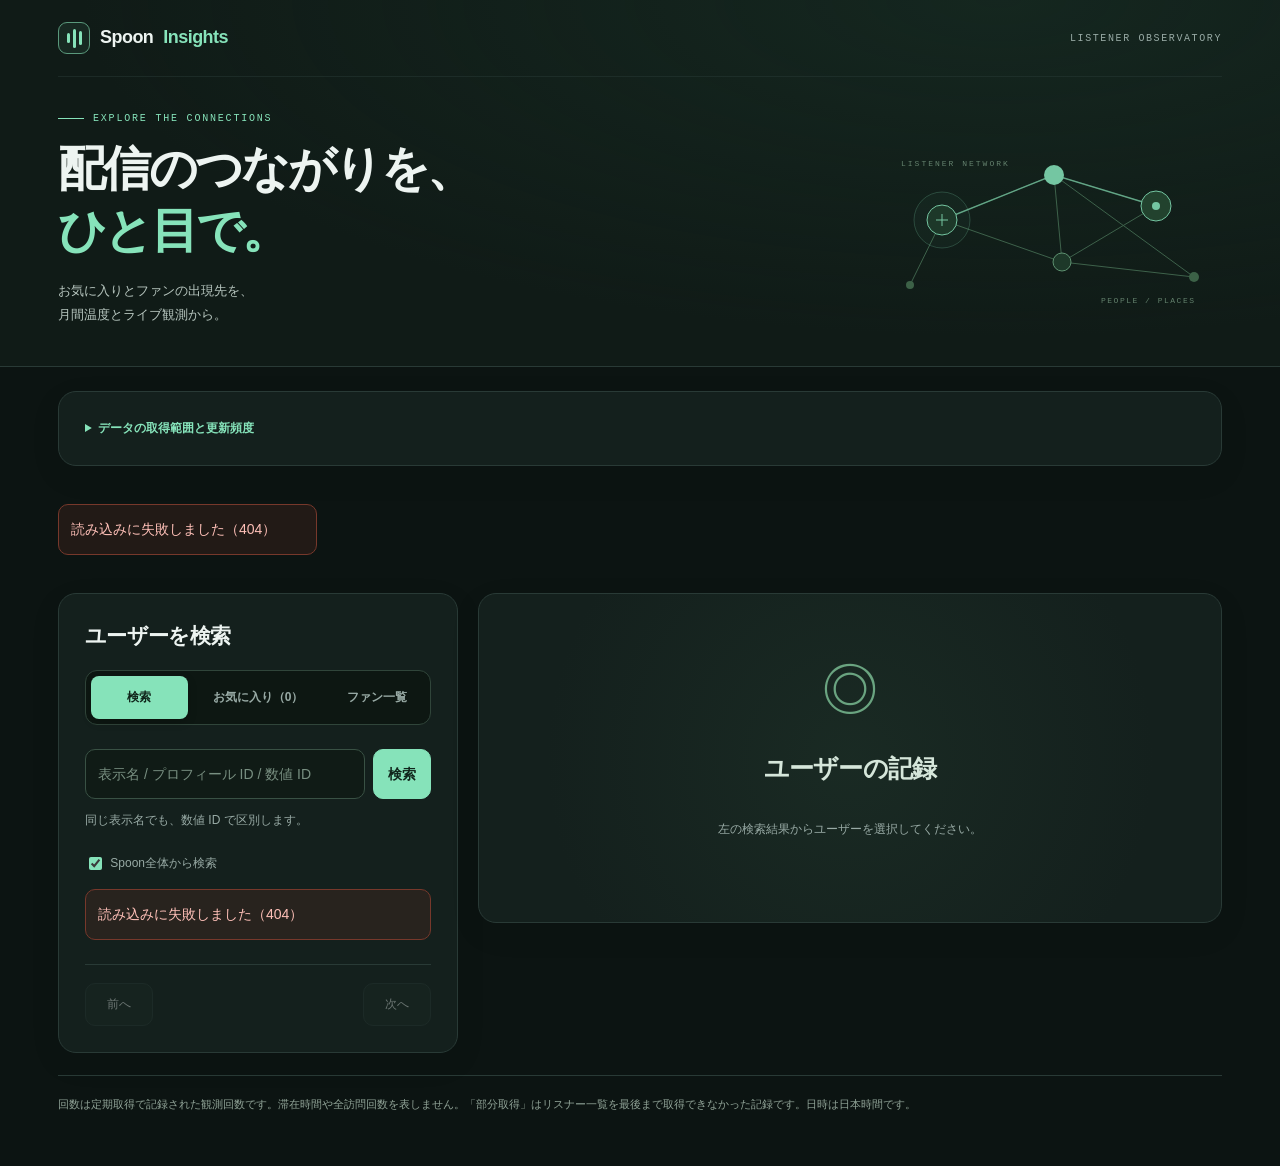
==== spoondev/static/index.html @ 47d8c3fe "Patch production coverage explanations and brand as Spoon Insights" ====
<!doctype html>
<html lang="ja">
<meta charset="utf-8"><meta name="viewport" content="width=device-width,initial-scale=1">
<title>Spoon Insights · リスナー検索</title>
<style>
:root{color-scheme:dark;--ink:#edf4f1;--muted:#98aaa5;--teal:#86e3ba;--line:#293a36;--paper:#14201d;--bg:#0c1412;--mono:ui-monospace,SFMono-Regular,Consolas,monospace}
*{box-sizing:border-box}[hidden]{display:none!important}body{margin:0;background:var(--bg);color:var(--ink);font:14px/1.75 -apple-system,BlinkMacSystemFont,"Segoe UI","Noto Sans JP",sans-serif;-webkit-font-smoothing:antialiased}button,input,textarea,select{font:inherit}button{cursor:pointer;border:1px solid var(--line);border-radius:10px;background:#1a2924;color:var(--ink);padding:10px 14px;min-height:42px;transition:background .15s,border-color .15s,transform .15s}button:hover{border-color:#557365;background:#23382e}button:active{transform:translateY(1px)}button:disabled{cursor:default;opacity:.4}button:focus-visible,input:focus-visible,textarea:focus-visible,select:focus-visible,a:focus-visible,summary:focus-visible{outline:2px solid var(--teal);outline-offset:4px}a{color:var(--teal)}
header{border-bottom:1px solid var(--line);background:radial-gradient(ellipse at 78% 0,#1b372b66,transparent 65%),#101b17}.header-inner{max-width:1220px;margin:auto;padding:0 28px}.brand-bar{display:flex;justify-content:space-between;align-items:center;padding:22px 0;border-bottom:1px solid #293a3680}.brand{display:flex;align-items:center;gap:10px;font-size:18px;font-weight:750;letter-spacing:-.03em}.brand-mark{display:flex;gap:3px;align-items:center;justify-content:center;width:32px;height:32px;border:1px solid #5a997c;border-radius:9px;background:#86e3ba12}.brand-mark i{width:3px;border-radius:2px;background:var(--teal);height:10px}.brand-mark i:nth-child(2){height:19px}.brand-mark i:nth-child(3){height:14px}.brand span{color:var(--teal)}.brand-edition{font:10px var(--mono);letter-spacing:.16em;color:var(--muted)}.hero{display:grid;grid-template-columns:1fr 340px;align-items:center;gap:32px;padding:36px 0 38px}.eyebrow{display:flex;gap:9px;align-items:center;color:var(--teal);font:10px var(--mono);letter-spacing:.18em}.eyebrow::before{content:"";height:1px;width:26px;background:var(--teal)}h1{font-size:clamp(32px,4vw,48px);letter-spacing:-.055em;line-height:1.3;font-weight:780;margin:14px 0 16px}h1 span{display:block}h1 .hero-accent{color:var(--teal)}.hero-copy p{margin:0;max-width:480px;color:#b7c6bf;font-size:13px;line-height:1.9}.network-art{width:100%;height:auto;opacity:.85}.shell{max-width:1220px;margin:auto;padding:24px 28px 40px}.stats{display:grid;grid-template-columns:repeat(3,minmax(0,1fr)) 1.35fr;gap:12px;margin-bottom:24px}.stat{border:1px solid var(--line);background:#14211c;border-radius:12px;padding:14px 18px}.stat-value{display:block;font:650 27px/1.25 var(--mono);letter-spacing:-.05em;color:var(--ink);font-variant-numeric:tabular-nums}.stat-label{display:block;margin-top:6px;color:var(--muted);font-size:11px}.stat-updated{display:flex;flex-direction:column;justify-content:center}.stat-updated .stat-value{font:12px/1.6 var(--mono);letter-spacing:0;margin-top:5px}.stat-updated .stat-label{margin:0}.stat-updated .stat-label::before{content:"";display:inline-block;width:5px;height:5px;background:var(--teal);border-radius:50%;margin-right:7px}
.grid{display:grid;grid-template-columns:400px minmax(0,1fr);gap:20px;align-items:start}.grid.list-view{grid-template-columns:minmax(0,1fr)}.grid.list-view>#detail-slot{display:none}.card{background:var(--paper);border:1px solid var(--line);border-radius:18px;padding:26px;min-width:0;box-shadow:0 10px 32px #00000012}h2{font-size:21px;letter-spacing:-.03em;line-height:1.5;margin:0 0 18px;font-weight:730}h3{font-size:14px;letter-spacing:.01em;line-height:1.6}.tabs{display:flex;gap:5px;flex-wrap:wrap;margin:18px 0 24px;padding:5px;border:1px solid #30453a;border-radius:12px;background:#0d1712}.tabs button{border-color:transparent;background:transparent;color:var(--muted);font-size:12px;font-weight:650;padding:10px 16px;min-height:40px;border-radius:8px}.tabs button[aria-selected=true]{background:var(--teal);color:#10251b;box-shadow:0 3px 10px #0003}.tabs button:hover:not([aria-selected=true]){background:#20362a;color:var(--ink)}[aria-labelledby=search-title]>.tabs{display:grid;grid-template-columns:1fr 1.35fr 1fr}.tabs[aria-label="出現先の取得元"]{display:flex}
form{display:flex;gap:8px}input,textarea,select{width:100%;min-width:0;padding:12px;border:1px solid #395144;border-radius:10px;background:#101b16;color:var(--ink);accent-color:var(--teal)}input::placeholder,textarea::placeholder{color:#788f81}input:focus,textarea:focus,select:focus{border-color:var(--teal)}input[type=checkbox]{vertical-align:middle;margin-right:5px}form button,#import-fans{background:var(--teal);color:#10251b;font-weight:700;border-color:var(--teal);flex:none}form button:hover,#import-fans:hover{background:#a3eccb}.hint,.sub,.empty{color:var(--muted);font-size:12px}.hint{margin:10px 0 18px;line-height:1.9}.hint:empty{display:none}.empty{padding:12px 0;line-height:1.9}.sub{overflow-wrap:anywhere}.identity{font:11px/1.8 var(--mono);color:#94ad9e;margin-top:3px}.person{display:block;width:100%;text-align:left;padding:12px;margin:5px 0;border-color:transparent;background:transparent}.person:hover{background:#24392c;border-color:#45624f}.person.active{background:#86e3ba12;border-color:#58876c}.name{font-size:15px;font-weight:700;line-height:1.6;overflow-wrap:anywhere;color:var(--ink)}.on-air{display:inline-flex;align-items:center;gap:4px;vertical-align:middle;margin-right:7px;padding:3px 6px;border-radius:4px;background:#e65368;color:#fff;font:800 9px/1.4 var(--mono);letter-spacing:.02em;white-space:nowrap;box-shadow:0 0 12px #e6536822}.on-air::before{content:"";width:4px;height:4px;border-radius:50%;background:white;flex:none}
#favorites,#fans-list{display:grid;grid-template-columns:repeat(2,minmax(0,1fr));gap:12px}#favorites>h3,#fans-list>h3{grid-column:1/-1;display:flex;align-items:center;gap:12px;margin:16px 0 2px;color:#d5e6da;font-size:13px}#favorites>h3::before,#fans-list>h3::before{content:"";width:4px;height:14px;border-radius:2px;background:var(--teal)}#favorites>h3::after,#fans-list>h3::after{content:"";height:1px;background:var(--line);flex:1}#favorites>.empty,#fans-list>.empty{grid-column:1/-1;margin:0}.list-person{background:#101b16;border:1px solid #304336;border-radius:13px;padding:15px 16px;min-width:0;transition:border-color .15s}.list-person:hover{border-color:#567b63}.relation{display:flex;gap:12px;align-items:center;padding:18px 0;border-bottom:1px solid var(--line)}.relation .person{margin:0;padding:0;flex:1;min-width:0}.relation .person:hover{border-color:transparent;background:transparent;color:var(--teal)}.relation .person:hover .name{color:var(--teal)}.list-person>.relation{border:0;padding:0 0 12px}.list-person>.relation>button:not(.person){font-size:11px;padding:7px 10px;min-height:35px;white-space:nowrap;background:#1a2b20;border-color:#354e3b;color:#b9d3bf}.list-person>.relation>button[aria-pressed=true]{color:var(--teal);border-color:#648e71}.destination-preview{margin:0;padding-top:12px;border-top:1px solid #293d30}.destination-preview>.sub{font-size:10px;letter-spacing:.025em;color:#8ea998}.destination-links{display:flex;flex-wrap:wrap;gap:6px;margin:6px 0 12px}.destination-links:last-child{margin-bottom:0}.destination-links button{font-size:11px;text-align:left;overflow-wrap:anywhere;padding:5px 9px;min-height:30px;border-radius:7px;color:#c5e5cd;background:#243c2a;border-color:#3a5a40}.destination-links button:hover{background:#36573c;border-color:var(--teal)}.destination-links>.sub{font-size:11px;line-height:1.7}.temperature{font:700 22px/1.4 var(--mono);color:var(--teal);white-space:nowrap}.badge{font-size:10px;background:#b78c2926;color:#e3c77a;padding:3px 6px;border-radius:5px}
.pager{display:flex;justify-content:space-between;align-items:center;gap:10px;border-top:1px solid var(--line);padding-top:18px;margin-top:24px}.pager button{font-size:12px;min-width:68px}.pager .sub{font-family:var(--mono);font-size:11px}.error{color:#ffc0b8;background:#5d292344;border:1px solid #77382b;padding:12px;border-radius:10px;line-height:1.8}.notice{margin-top:22px;padding-top:18px;border-top:1px solid var(--line);color:#90a397;font-size:11px;line-height:1.9}#detail-card:has(#detail-title){min-height:330px;display:flex;flex-direction:column;justify-content:center;text-align:center;background:radial-gradient(circle at 50% 50%,#29463545,transparent 75%),var(--paper)}#detail-card:has(#detail-title) #profile::before{content:"◎";display:block;font:56px/1.5 var(--mono);color:#6aa480;margin-bottom:14px}#detail-title{font-size:20px;color:#d5e6da}#profile h2{font-size:25px;overflow-wrap:anywhere}.spoon-profile-link{color:var(--ink);text-decoration:none;text-decoration-thickness:1px;text-underline-offset:6px}.spoon-profile-link::after{content:" ↗";color:var(--teal);font-size:.65em;vertical-align:middle}.spoon-profile-link:hover{color:var(--teal);text-decoration:underline}#profile h2 .on-air{vertical-align:middle}#detail h3{margin-top:24px;color:var(--teal)}.profile-actions{display:flex;gap:8px;flex-wrap:wrap;margin-top:18px}.profile-actions button{font-size:12px}.profile-browser-link{align-self:center;font-size:12px;text-underline-offset:4px;padding:9px 2px}#favorite-toggle[aria-pressed=true]{background:#86e3ba18;color:var(--teal);border-color:#5a8e71}
#fan-owner-picker{margin:14px 0 22px}#fan-owner-picker label{display:block;font-size:11px;color:var(--muted);margin-bottom:7px}#fan-content>#fans-title{color:#b6d0bd;font-size:13px;padding:0 0 12px;border-bottom:1px solid var(--line);margin:0 0 12px}#fan-import-box{margin-bottom:20px;border:1px solid #354b3a;border-radius:10px;padding:12px 14px;background:#101b16}summary{cursor:pointer;font-size:12px;color:#bed4c2}#fan-import-box label{display:block;margin:14px 0 8px;color:#b0c4b5;font-size:12px}#fan-file{margin:8px 0}#fan-file::file-selector-button{font:inherit;color:var(--ink);background:#2b4332;border:0;border-radius:6px;padding:7px 10px;margin-right:9px}textarea{display:block;resize:vertical}#fan-export-source{font:11px/1.7 var(--mono)}#fan-owner-select{background:#101b16;color:var(--ink)}
dialog{width:min(760px,calc(100vw - 32px));max-height:90vh;max-height:90dvh;border:1px solid #4d6e56;border-radius:18px;padding:24px;background:var(--paper);color:var(--ink);box-shadow:0 24px 100px #0008}dialog::backdrop{background:#020806bb;backdrop-filter:blur(5px)}.dialog-head{display:flex;justify-content:space-between;gap:15px;align-items:center}.dialog-head h2{margin:0;font-size:17px}.dialog-head button{font-size:12px;white-space:nowrap;flex:none;min-height:42px}#user-dialog{padding:0;overflow:auto;overscroll-behavior:contain}#user-dialog .user-dialog-head{position:sticky;top:0;background:#18271f;z-index:1;padding:15px 20px;border-bottom:1px solid var(--line)}#user-dialog #detail-card{border:0;border-radius:0;padding:24px;box-shadow:none}body.user-modal-open{overflow:hidden}table{border-collapse:collapse;width:100%;font-size:12px}th,td{text-align:left;padding:10px;border-bottom:1px solid var(--line)}th{color:#b7d0be;font-weight:600}.chart{width:100%;height:auto;background:#86e3ba12;border-radius:10px;margin:16px 0}.table-wrap{overflow:auto}.sr{position:absolute;width:1px;height:1px;padding:0;margin:-1px;overflow:hidden;clip:rect(0,0,0,0);white-space:nowrap;border:0}
@media(max-width:1000px){.grid{grid-template-columns:360px minmax(0,1fr)}.hero{grid-template-columns:1fr 260px}.stats{grid-template-columns:repeat(3,minmax(0,1fr))}.stat-updated{grid-column:1/-1;flex-direction:row;align-items:center;justify-content:flex-start;gap:12px;padding:0 2px;background:transparent;border:0}.stat-updated .stat-value{margin:0}.stat-updated .stat-label{font-size:10px}}
@media(max-width:760px){.header-inner{padding:0 22px}.brand-bar{padding:17px 0}.brand{font-size:16px}.brand-edition{font-size:8px;letter-spacing:.12em}.brand-mark{width:28px;height:28px}.hero{display:block;padding:25px 0 27px}.network-art{display:none}.eyebrow{font-size:9px}h1{font-size:32px;margin:12px 0;line-height:1.3}.hero-copy p{font-size:12px;max-width:300px}.shell{padding:18px 14px 30px}.stats{gap:8px;margin-bottom:18px}.stat{padding:12px 10px;border-radius:10px}.stat-value{font-size:23px}.stat-label{font-size:10px;margin-top:5px}.stat-updated{padding:3px 2px;gap:10px;border:0}.stat-updated .stat-value{font-size:10px}.grid,.grid.list-view{display:block}#detail-slot{display:none}.card{padding:20px 17px;border-radius:16px}h2{font-size:20px}.tabs{margin:14px 0 21px}.tabs button{font-size:11px;padding:9px 6px;min-height:40px}.tabs[aria-label="出現先の取得元"] button{padding:9px 13px}#favorites,#fans-list{grid-template-columns:minmax(0,1fr)}.list-person{padding:14px}.list-person .name{font-size:15px}.relation{flex-wrap:wrap}.relation .person{min-width:150px}.list-person>.relation{flex-wrap:nowrap;gap:9px}.list-person>.relation .person{min-width:0}.on-air{font-size:9px;padding:3px 5px;margin-right:5px}.notice{font-size:10px}.profile-actions{gap:7px}.profile-actions button{padding:9px 11px}#user-dialog{width:calc(100vw - 20px)}#user-dialog #detail-card{display:block;padding:20px 17px}#profile h2{font-size:23px}.stat-updated .stat-label{white-space:nowrap}}
@media(max-width:360px){h1{font-size:28px}.brand-edition{display:none}.stat-value{font-size:20px}.tabs button{font-size:10px}.identity{font-size:10px}.list-person>.relation>button:not(.person){padding:7px 8px}}
@media(prefers-reduced-motion:reduce){button,.list-person{transition:none}*{scroll-behavior:auto!important}}
.account-bar{display:flex;justify-content:flex-end;align-items:center;gap:16px;padding:12px 0;color:var(--muted);font-size:12px}.account-bar button{padding:8px 12px}.danger{color:#ffb5b5;border-color:#814949;margin-bottom:18px}.danger:hover{background:#422a29}#data-info-panel{margin-bottom:24px}#data-info-panel summary{cursor:pointer;color:var(--teal);font-weight:650}</style>
<header><div class="header-inner"><div class="brand-bar"><div class="brand"><span class="brand-mark" aria-hidden="true"><i></i><i></i><i></i></span>Spoon<span> Insights</span></div><span class="brand-edition">LISTENER OBSERVATORY</span></div><div class="hero"><div class="hero-copy"><div class="eyebrow">EXPLORE THE CONNECTIONS</div><h1><span>配信のつながりを、</span><span class="hero-accent">ひと目で。</span></h1><p>お気に入りとファンの出現先を、<br>月間温度とライブ観測から。</p></div><svg class="network-art" viewBox="0 0 340 180" fill="none" aria-hidden="true"><path d="M60 89L172 44L274 75M60 89L180 131L274 75M172 44L180 131M172 44L312 146M180 131L312 146M60 89L28 154" stroke="#466e54" stroke-width="1"/><path d="M60 89L172 44L274 75" stroke="#86e3ba" stroke-opacity=".7" stroke-width="1.5"/><circle cx="60" cy="89" r="28" fill="#86e3ba" fill-opacity=".04" stroke="#86e3ba" stroke-opacity=".25"/><circle cx="60" cy="89" r="15" fill="#203d2c" stroke="#86e3ba"/><path d="M54 89h12M60 83v12" stroke="#86e3ba"/><circle cx="172" cy="44" r="10" fill="#86e3ba"/><circle cx="274" cy="75" r="15" fill="#254932" stroke="#86e3ba"/><circle cx="274" cy="75" r="4" fill="#86e3ba"/><circle cx="180" cy="131" r="9" fill="#203d2c" stroke="#6ca781"/><circle cx="312" cy="146" r="5" fill="#446e50"/><circle cx="28" cy="154" r="4" fill="#446e50"/><text x="19" y="35" fill="#72937c" font-family="monospace" font-size="8" letter-spacing="2">LISTENER NETWORK</text><text x="219" y="172" fill="#72937c" font-family="monospace" font-size="8" letter-spacing="1.5">PEOPLE / PLACES</text></svg></div></div></header>
<main class="shell"><details id="data-info-panel" class="card"><summary>データの取得範囲と更新頻度</summary><p class="eyebrow">DATA COVERAGE / UPDATE</p><h2 id="data-info-title">データの取得範囲と更新</h2><p>リアルタイムの全行動を表示するサービスではありません。情報ごとに取得元・対象期間・更新タイミングが異なります。</p><div class="table-wrap"><table><thead><tr><th>情報</th><th>取得する範囲</th><th>収集と表示の更新</th></tr></thead><tbody><tr><td>ライブ観測・温度</td><td>Spoonの公開配信一覧で見つかった配信の、取得できたリスナーとその時点の温度。過去の記録を保存します。</td><td>標準起動スクリプトは1巡終了後に5分待機。実際の間隔は収集所要時間＋5分です。</td></tr><tr><td>一覧の最近のライブ観測</td><td>取得日時が直近30分以内の記録だけ。最終観測がそれ以前でも、過去の出現先は詳細に残ります。</td><td>開いている一覧を30秒ごとにDBから再表示。収集処理の頻度は変わりません。</td></tr><tr><td>詳細のライブ観測</td><td>保存済みの過去の出現先・温度を含みます。現在視聴中という意味ではありません。</td><td>詳細を開いた時、または「出現先を更新」でDBを読み直します。</td></tr><tr><td>月間温度</td><td>日本時間の今月のMONTHLYランキング。観測済みの配信者を対象に、取得済みランキングからリスナーの出現先を照合します。Spoon全配信者の網羅ではありません。</td><td>標準起動スクリプトは1巡終了後に1時間待機。実際の間隔は収集所要時間＋1時間。配信者ごとに保存するので同じ一覧でも取得時刻が異なります。</td></tr><tr><td>ON AIR</td><td>Spoonの公開配信一覧に、本人が配信者として載っているか。リスナーとしての参加や過去の観測では点灯しません。</td><td>画面から30秒ごとに確認、サーバーで30秒キャッシュ。通常でも約1分以上ずれる場合があります。取得失敗時は古い表示を消します。</td></tr><tr><td>Spoon全体から検索</td><td>Spoonの公開検索で返されるアカウント。全アカウント一覧ではありません。検索時に公開プロフィールを保存します。</td><td>検索実行時に取得し、同一検索結果を5分キャッシュ。保存済み検索はDBだけを検索します。</td></tr><tr><td>ファンの登録一覧</td><td>本人が取り込んだフォロワーJSONや数値ID。各ログインユーザーに紐付けて保存します。</td><td>取り込み時だけ更新。Spoonでのフォロー・解除は自動反映されません。出現先の表示は既存の観測・月間データを使い、30秒ごとにDBを確認します。</td></tr><tr><td>お気に入り</td><td>ログイン中のユーザーが登録した数値ID。出現先は取得済みの月間・ライブ記録を使います。</td><td>登録・解除時に保存。表示中は30秒ごとに観測を再確認します。お気に入りの登録状態を別端末で変えた場合は画面を再読み込みしてください。</td></tr></tbody></table></div><h3>空欄や更新のズレについて</h3><p>「記録がない」は活動がない証拠ではありません。非公開の情報、まだ見つけていない配信者、ページ上限や途中までしか取れていないページ、通信失敗、Spoon側の更新遅れで記録が抜けます。ライブ温度から月間温度を推測・補完することはしません。</p><p>上記の5分・1時間は標準スクリプトの設定です。別の起動引数なら頻度と範囲も変わります。収集が停止している、Macがスリープしている、通信制限で待機している場合は、画面を30秒ごとに更新しても新しいデータは増えません。</p><p>開発用DBは環境作成時のコピーです。公開用DBとは自動同期しません。Devで新しい観測が必要なら、Dev側で収集処理を起動してください。表示時刻は日本時間です。</p></details><div id="stats" class="stats" aria-live="polite">集計を読み込み中…</div><div class="grid">
<section class="card" aria-labelledby="search-title"><h2 id="search-title">ユーザーを検索</h2><div class="tabs" role="tablist" aria-label="ユーザーの探し方"><button id="search-view" role="tab" aria-selected="true">検索</button><button id="favorites-view" role="tab" aria-selected="false">お気に入り</button><button id="fan-owners-view" role="tab" aria-selected="false">ファン一覧</button></div><div id="search-panel"><form id="search-form"><label class="sr" for="query">表示名、プロフィール ID、数値 ID</label><input id="query" placeholder="表示名 / プロフィール ID / 数値 ID" autocomplete="off"><button>検索</button></form><p class="hint">同じ表示名でも、数値 ID で区別します。</p><label class="hint"><input id="global-search" type="checkbox" checked style="width:auto"> Spoon全体から検索</label><p id="search-source" class="hint"></p><div id="users" aria-live="polite"></div><div class="pager"><button id="prev" disabled>前へ</button><span id="page" class="sub"></span><button id="next" disabled>次へ</button></div></div><div id="favorites-panel" hidden><p class="hint">このブラウザに保存されます。ユーザーの詳細から登録できます。</p><p id="favorites-activity-status" class="hint" role="status"></p><div id="favorites" aria-live="polite"></div></div><div id="fan-owners-panel" hidden><div id="fan-owner-picker" hidden><label for="fan-owner-select">配信者を切り替える</label><select id="fan-owner-select"></select></div><div id="fan-owners" aria-live="polite"></div><section id="fan-content" hidden aria-labelledby="fans-title"><h3 id="fans-title">ファンのユーザー</h3><p id="fans-summary" class="hint" role="status"></p><button id="clear-fans" type="button" class="danger" disabled>ファン一覧の設定を解除</button><details id="fan-import-box"><summary>ご自身のフォロワー一覧を取り込む</summary><p class="hint">SpoonへログインしたPCブラウザで、自分のプロフィールを開いてください。下の「一覧保存スクリプトをコピー」でコピーした内容を開発者ツールのConsoleで実行し、保存されたJSONを選択します。Spoonの画面変更で取得できない場合は、本人が確認できる数値IDを入力できます。パスワードやログイン情報は不要です。</p><button id="copy-fan-export" type="button">一覧保存スクリプトをコピー</button><p id="fan-copy-status" class="hint" role="status"></p><textarea id="fan-export-source" readonly translate="no" class="notranslate" aria-label="一覧保存スクリプト（コピー用）" rows="5" hidden spellcheck="false"></textarea><label for="fan-file">保存したファン一覧（JSON / 数値IDのテキスト）</label><input id="fan-file" type="file" accept=".json,.txt,application/json,text/plain"><label for="fan-input">またはファンの数値IDを入力（改行・カンマ区切り）</label><textarea id="fan-input" rows="4" placeholder="312029086&#10;317015673"></textarea><label class="hint"><input id="fan-owner-confirm" type="checkbox" style="width:auto"> この配信者は自分のアカウントです</label><label class="hint"><input id="fan-complete" type="checkbox" style="width:auto"> 全件一覧として置き換える（未チェックなら追加）</label><p class="hint">置き換えると、今回の一覧にない登録ファンは解除されます。部分的な一覧なら追加してください。</p><button id="import-fans">一覧を登録</button></details><p id="fan-import-status" class="hint" role="status"></p><div id="fans-list" aria-live="polite"></div><div class="pager"><button id="fans-prev" disabled>前へ</button><span id="fans-page" class="sub"></span><button id="fans-next" disabled>次へ</button></div></section></div><p id="favorites-error" class="error" role="alert" hidden></p></section>
<div id="detail-slot"><section id="detail-card" class="card" aria-label="ユーザーの詳細"><div id="profile"><h2 id="detail-title">ユーザーの記録</h2><p class="empty">左の検索結果からユーザーを選択してください。</p></div><div id="detail" aria-live="polite"></div></section></div>
</div><p class="notice">回数は定期取得で記録された観測回数です。滞在時間や全訪問回数を表しません。「部分取得」はリスナー一覧を最後まで取得できなかった記録です。日時は日本時間です。</p></main>
<dialog id="user-dialog" aria-labelledby="user-dialog-title"><div class="dialog-head user-dialog-head"><h2 id="user-dialog-title">ユーザーの詳細</h2><button id="close-user" aria-label="ユーザーの詳細を閉じる">閉じる</button></div><div id="user-dialog-body"></div></dialog>

<dialog id="history-dialog" aria-labelledby="history-title"><div class="dialog-head"><h2 id="history-title">温度の記録</h2><button id="close-history" aria-label="温度の記録を閉じる">閉じる</button></div><div id="history-content" aria-live="polite"></div></dialog>
<script>
'use strict';
const $=id=>document.getElementById(id);let offset=0,query='',selected=null,tab='monthly',searchSeq=0,detailSeq=0,historySeq=0;let searchAbort,detailAbort,historyAbort;
function node(tag,text,cls){const e=document.createElement(tag);if(text!==undefined)e.textContent=text;if(cls)e.className=cls;return e}
function state(target,text,error=false){target.replaceChildren(node('p',text,error?'error':'empty'))}
const date=value=>{if(!value)return '未取得';const d=new Date(value);return Number.isNaN(d.getTime())?'日時不明':new Intl.DateTimeFormat('ja-JP',{timeZone:'Asia/Tokyo',year:'numeric',month:'2-digit',day:'2-digit',hour:'2-digit',minute:'2-digit',second:'2-digit'}).format(d)};
const temp=value=>typeof value==='number'&&Number.isFinite(value)?`${value.toLocaleString('ja-JP',{maximumFractionDigits:2})}°`:'—';
async function api(path,signal){const r=await fetch(path,{signal,headers:{Accept:'application/json'}});if(r.status===401&&window.spoondevAccount){location.replace('/login');throw Error('ログインしてください。')}if(!r.ok)throw new Error(`読み込みに失敗しました（${r.status}）`);return r.json()}
function identity(user){return `${user.tag?'@'+user.tag+' · ':''}ID ${user.id??user.user_id}`}
let onAirUsers=new Set(),onAirCheckedAt=null,onAirSeq=0,onAirTimer;
function applyOnAir(){for(const label of document.querySelectorAll('[data-on-air-id]')){let badge=label.querySelector('.on-air');const active=onAirUsers.has(label.dataset.onAirId);if(active&&!badge){badge=node('span','ON AIR','on-air');badge.setAttribute('aria-label','配信中');label.prepend(badge)}if(active){badge.title='公開配信一覧で確認 '+date(onAirCheckedAt)}else badge?.remove()}}
async function refreshOnAir(){const seq=++onAirSeq;try{const data=await api('/api/on-air');if(seq!==onAirSeq)return;onAirUsers=new Set(data.users.map(user=>String(user.user_id)));onAirCheckedAt=data.checked_at;applyOnAir()}catch(e){if(seq!==onAirSeq)return;onAirUsers.clear();applyOnAir()}}
function queueOnAir(){clearTimeout(onAirTimer);onAirTimer=setTimeout(refreshOnAir,100)}
function person(user,onClick,active=false){const b=node('button',undefined,'person'+(active?' active':''));const name=node('div',user.name||'名前なし','name');name.dataset.onAirId=String(user.id??user.user_id);b.append(name,node('div',identity(user),'sub identity'));b.addEventListener('click',onClick);queueOnAir();return b}
setInterval(()=>{if(!document.hidden)refreshOnAir()},30000);document.addEventListener('visibilitychange',()=>{if(!document.hidden)refreshOnAir()});
const account=window.spoondevAccount;let favoriteRevision=0;const favoritesKey=account?'spoondev.favorites.account.'+account.id:'spoondev.favorites.v1';let favorites=[];let favoriteDestinations=new Map(),favoriteDestinationSeq=0,favoriteDestinationAbort;let favoriteActivity=new Map(),favoriteActivitySeq=0,favoriteActivityAbort;
function favoriteError(message){$('favorites-error').textContent=message;$('favorites-error').hidden=!message}
async function readFavorites(){try{if(account){const data=await api('/api/favorites'); favorites=data.users;favoriteRevision=data.revision;renderFavorites();updateFavoriteButton();return}const saved=JSON.parse(localStorage.getItem(favoritesKey)||'[]');if(!Array.isArray(saved))throw new Error();const unique=new Map();for(const user of saved){if(user&&typeof user.id==='string'&&/^\d+$/.test(user.id))unique.set(user.id,{id:user.id,name:typeof user.name==='string'?user.name:'名前なし',tag:typeof user.tag==='string'?user.tag:''})}favorites=[...unique.values()];favoriteError('')}catch(e){favoriteError('お気に入りを読み込めませんでした。ブラウザの保存設定を確認してください。')}}
function isFavorite(id){return favorites.some(user=>user.id===String(id))}
async function saveFavorites(next){try{if(account){const r=await fetch('/api/favorites',{method:'POST',headers:{'Content-Type':'application/json','X-CSRF-Token':account.csrf},body:JSON.stringify({users:next,revision:favoriteRevision})});if(!r.ok){await readFavorites();throw Error('保存できませんでした。再読み込み後にやり直してください。')}favoriteRevision=(await r.json()).revision}else localStorage.setItem(favoritesKey,JSON.stringify(next));favorites=next;favoriteError('');renderFavorites();updateFavoriteButton();refreshFavoriteActivity();return true}catch(e){favoriteError('お気に入りを保存できませんでした。ブラウザの保存設定や空き容量を確認してください。');const message=$('favorite-message');if(message)message.textContent='保存できませんでした。登録状態は変更されていません。';return false}}
function appendDestinationPreview(target,data,onSelect){const preview=node('div',undefined,'destination-preview');for(const [key,label]of [['live','最近のライブ観測（直近30分）'],['monthly','月間温度の出現先']]){preview.append(node('div',label,'sub'));const links=node('div',undefined,'destination-links');if(!data[key]?.length)links.append(node('span',key==='live'?'直近30分の観測はありません。過去の出現先・温度は詳細で確認できます。':'取得済みの今月のランキングには記録がありません。未取得の配信者・ページは含みません。','sub'));for(const row of (data[key]||[]).slice(0,3)){const button=node('button',(row.name||row.user_id)+(key==='monthly'?' '+temp(row.temperature):'')+(row.complete===0?'（部分取得）':''));button.setAttribute('aria-label',`${row.name||row.user_id}の詳細を開く`);button.addEventListener('click',()=>onSelect(row.user_id));links.append(button)}if((data[key]||[]).length>3)links.append(node('span',`ほか ${data[key].length-3} 件 · 詳細へ`,'sub'));preview.append(links)}if(data.warning)preview.append(node('p',data.warning,'hint'));target.append(preview)}
async function refreshFavoriteDestinations(){if($('favorites-panel').hidden)return;const seq=++favoriteDestinationSeq;favoriteDestinationAbort?.abort();favoriteDestinationAbort=new AbortController();const users=[...favorites];let next=0;const load=async()=>{while(next<users.length){const user=users[next++];try{const data=await api('/api/users/'+encodeURIComponent(user.id),favoriteDestinationAbort.signal);if(seq!==favoriteDestinationSeq)return;const cutoff=Date.now()-30*60*1000;favoriteDestinations.set(user.id,{monthly:data.appearances||[],live:(data.broadcasters||[]).filter(row=>new Date(row.last_seen_at).getTime()>=cutoff&&new Date(row.last_seen_at).getTime()<=Date.now())})}catch(e){if(seq!==favoriteDestinationSeq||e.name==='AbortError')return;favoriteDestinations.set(user.id,{...(favoriteDestinations.get(user.id)||{monthly:[],live:[]}),warning:'出現先を更新できませんでした。時間をおいて再確認してください。'})}}};await Promise.all(Array.from({length:Math.min(4,users.length)},load));if(seq===favoriteDestinationSeq)renderFavorites()}
function renderFavorites(){const target=$('favorites');target.replaceChildren();$('favorites-view').textContent=`お気に入り（${favorites.length}）`;if(!$('favorites-panel').hidden)$('search-title').textContent=`お気に入りのユーザー（${favorites.length}）`;if(!favorites.length){state(target,'お気に入りはまだありません。検索してユーザーの詳細から登録してください。');return}const recent=favorites.filter(user=>favoriteActivity.get(user.id)?.recent).sort((a,b)=>new Date(favoriteActivity.get(b.id).last_live_at)-new Date(favoriteActivity.get(a.id).last_live_at));const other=favorites.filter(user=>!favoriteActivity.get(user.id)?.recent);for(const [label,list]of [['最近配信に入っていたユーザー',recent],['お気に入りのユーザー',other]]){target.append(node('h3',label));if(!list.length)target.append(node('p',label==='最近配信に入っていたユーザー'?'直近30分以内のライブ観測はありません。':'全員が最近のライブ観測に含まれています。','empty'));for(const user of list){const row=node('div',undefined,'relation');const button=person(user,()=>selectUser(user.id),String(user.id)===String(selected?.id));const activity=favoriteActivity.get(user.id);if(activity?.last_live_at)button.append(node('div','最終ライブ観測 '+date(activity.last_live_at),'sub'));row.append(button);const remove=node('button','解除');remove.setAttribute('aria-label',`${user.name}をお気に入りから解除`);remove.addEventListener('click',()=>saveFavorites(favorites.filter(item=>item.id!==user.id)));row.append(remove);const entry=node('div',undefined,'list-person');entry.append(row);const destinations=favoriteDestinations.get(user.id);if(destinations)appendDestinationPreview(entry,destinations,id=>selectUser(id));else entry.append(node('p','出現先を確認中…','hint'));target.append(entry)}}}
async function refreshFavoriteActivity(){const seq=++favoriteActivitySeq;favoriteActivityAbort?.abort();favoriteActivityAbort=new AbortController();if(!favorites.length){favoriteActivity.clear();$('favorites-activity-status').textContent='';return}const ids=favorites.map(user=>user.id),next=new Map();$('favorites-activity-status').textContent='ライブ観測を確認中…';try{let checked;for(let start=0;start<ids.length;start+=100){const data=await api('/api/favorites/activity?'+new URLSearchParams({ids:ids.slice(start,start+100).join(',')}),favoriteActivityAbort.signal);if(seq!==favoriteActivitySeq)return;for(const user of data.users)next.set(user.id,user);checked=data.checked_at}favoriteActivity=next;renderFavorites();refreshFavoriteDestinations();$('favorites-activity-status').textContent='直近30分以内のリスナー観測を上段に表示します。現在視聴中とは限りません。30秒ごとに確認 · '+date(checked)}catch(e){if(seq===favoriteActivitySeq&&e.name!=='AbortError')$('favorites-activity-status').textContent='ライブ観測を確認できませんでした。前回の確認結果を表示しています。'}}
function updateFavoriteButton(){const button=$('favorite-toggle');if(!button||!selected)return;const registered=isFavorite(selected.id);button.textContent=registered?'★ お気に入り登録済み（解除）':'☆ お気に入りに登録';button.setAttribute('aria-pressed',String(registered))}
async function toggleFavorite(){if(!selected)return;const id=String(selected.id),registered=isFavorite(id);if(await saveFavorites(registered?favorites.filter(user=>user.id!==id):[...favorites,{id,name:selected.name||'名前なし',tag:selected.tag||''}]))$('favorite-message').textContent=registered?'お気に入りから解除しました。':'お気に入りに登録しました。'}
function switchView(view){const favorite=view==='favorites',fans=view==='fan-owners';$('search-panel').hidden=favorite||fans;$('favorites-panel').hidden=!favorite;$('fan-owners-panel').hidden=!fans;for(const [id,active]of [['search-view',!favorite&&!fans],['favorites-view',favorite],['fan-owners-view',fans]])$(id).setAttribute('aria-selected',String(active));document.querySelector('.grid').classList.toggle('list-view',favorite||fans);restoreDesktopDetails();$('search-title').textContent=favorite?`お気に入りのユーザー（${favorites.length}）`:fans?'ファン一覧':'ユーザーを検索';if(favorite){renderFavorites();refreshFavoriteActivity();refreshFavoriteDestinations()}if(fans)loadFanOwners()}
$('search-view').addEventListener('click',()=>switchView('search'));$('favorites-view').addEventListener('click',()=>switchView('favorites'));$('fan-owners-view').addEventListener('click',()=>switchView('fan-owners'));
window.addEventListener('storage',event=>{if(event.key===favoritesKey||event.key===null){readFavorites();renderFavorites();updateFavoriteButton();refreshFavoriteActivity()}});
readFavorites().then(()=>{renderFavorites();refreshFavoriteActivity()});
setInterval(()=>{if(!document.hidden)refreshFavoriteActivity()},30000);document.addEventListener('visibilitychange',()=>{if(!document.hidden)refreshFavoriteActivity()});
async function loadUsers(){const seq=++searchSeq;searchAbort?.abort();searchAbort=new AbortController();state($('users'),'検索中…');$('prev').disabled=true;$('next').disabled=true;try{const data=await api('/api/users?'+new URLSearchParams({q:query,offset:String(offset),scope:$('global-search').checked?'spoon':'local'}),searchAbort.signal);if(seq!==searchSeq)return;$('search-source').textContent=data.warning||(data.source==='spoon_public_search'?'Spoonの公開検索結果（全アカウントの一覧ではありません）':'保存済みユーザーの検索結果');$('search-source').className=data.warning?'error':'hint';$('users').replaceChildren();if(!data.users.length)state($('users'),'該当するユーザーはありません。');for(const user of data.users)$('users').append(person(user,()=>selectUser(user.id),String(user.id)===String(selected?.id)));$('prev').disabled=offset===0;$('next').disabled=!data.has_more;$('page').textContent=`${Math.floor(offset/50)+1} ページ`;}catch(e){if(seq===searchSeq&&e.name!=='AbortError')state($('users'),e.message,true)}}
const mobileDetails=window.matchMedia('(max-width:760px)');
function openUserDetails(){if(!mobileDetails.matches&&!document.querySelector('.grid').classList.contains('list-view'))return;$('user-dialog-body').append($('detail-card'));if(!$('user-dialog').open)$('user-dialog').showModal();$('user-dialog').scrollTop=0;document.body.classList.add('user-modal-open')}
function restoreDesktopDetails(){if(mobileDetails.matches||document.querySelector('.grid').classList.contains('list-view'))return;if($('user-dialog').open)$('user-dialog').close();$('detail-slot').append($('detail-card'));document.body.classList.remove('user-modal-open')}
$('close-user').addEventListener('click',()=>{document.body.classList.remove('user-modal-open');$('user-dialog').close()});
$('user-dialog').addEventListener('close',()=>{document.body.classList.remove('user-modal-open');if(mobileDetails.matches||document.querySelector('.grid').classList.contains('list-view')){detailSeq++;detailAbort?.abort()}});
mobileDetails.addEventListener('change',restoreDesktopDetails);
function spoonProfileLinks(id){const encoded=encodeURIComponent(String(id)),web='https://www.spooncast.net/jp/channel/'+encoded+'/tab/home';if(/Android/i.test(navigator.userAgent)){return{web,app:'intent://deeplink/user?user_id='+encoded+'&country=jp#Intent;scheme=spooncast;package=co.spoonme;S.browser_fallback_url='+encodeURIComponent(web)+';end',mobile:true}}const ios=/iPhone|iPad|iPod/i.test(navigator.userAgent)||(navigator.platform==='MacIntel'&&navigator.maxTouchPoints>1);if(ios){const url=new URL('https://spoon.onelink.me/Uuzo');url.search=new URLSearchParams({pid:'mobile_web',c:'profile',deep_link_value:'user',deep_link_sub1:String(id),deep_link_sub2:'jp',af_dp:'spooncast://deeplink/user?user_id='+encoded+'&country=jp',af_force_deeplink:'true',af_web_dp:web,af_ios_url:web,af_android_url:web}).toString();return{web,app:url.href,mobile:true}}return{web,app:web,mobile:false}}
async function selectUser(id){openUserDetails();const seq=++detailSeq;detailAbort?.abort();detailAbort=new AbortController();selected=null;$('profile').replaceChildren(node('h2','ユーザーの記録'));state($('detail'),'読み込み中…');try{const user=await api('/api/users/'+encodeURIComponent(id),detailAbort.signal);if(seq!==detailSeq)return;selected=user;const heading=node('h2'),profileLink=node('a',user.name||'名前なし','spoon-profile-link');const profileLinks=spoonProfileLinks(user.id);profileLink.href=profileLinks.app;profileLink.target=profileLinks.mobile?'_self':'_blank';profileLink.rel='noopener noreferrer';profileLink.title=profileLinks.mobile?'Spoonアプリでプロフィールを開く（未インストール時はブラウザ）':'Spoonのプロフィールを別タブで開く';profileLink.setAttribute('aria-label',`${user.name||'ユーザー'}のSpoonプロフィールを開く${profileLinks.mobile?'（アプリを優先）':'（別タブ）'}`);heading.append(profileLink);$('profile').replaceChildren(heading,node('div',identity(user),'sub identity'),node('p','プロフィール確認 '+date(user.last_seen_at),'sub'));$('profile').querySelector('h2').dataset.onAirId=String(user.id);applyOnAir();queueOnAir();const refresh=node('button','出現先を更新');refresh.addEventListener('click',()=>{selectUser(user.id);loadStats()});const favorite=node('button',undefined);favorite.id='favorite-toggle';favorite.addEventListener('click',toggleFavorite);const actions=node('div',undefined,'profile-actions');const fansButton=node('button','ファン一覧を設定・確認');fansButton.id='open-fans';fansButton.addEventListener('click',()=>openFans(user));actions.append(favorite,refresh,fansButton);if(profileLinks.mobile){const browser=node('a','ブラウザで開く','profile-browser-link');browser.href=profileLinks.web;browser.target='_blank';browser.rel='noopener noreferrer';browser.setAttribute('aria-label',`${user.name||'ユーザー'}のプロフィールをブラウザで開く`);actions.append(browser)}const message=node('p',undefined,'hint');message.id='favorite-message';message.setAttribute('role','status');$('profile').append(actions,message);updateFavoriteButton();if(isFavorite(user.id)){const cached=favorites.find(item=>item.id===String(user.id));if(cached.name!==(user.name||'名前なし')||cached.tag!==(user.tag||''))await saveFavorites(favorites.map(item=>item.id===String(user.id)?{id:String(user.id),name:user.name||'名前なし',tag:user.tag||''}:item))}renderDetail();}catch(e){if(seq===detailSeq&&e.name!=='AbortError')state($('detail'),e.message,true)}}
function renderDetail(){const target=$('detail');target.replaceChildren();const heading=node('h3','出現先');target.append(heading);const tabs=node('div',undefined,'tabs');tabs.setAttribute('role','tablist');tabs.setAttribute('aria-label','出現先の取得元');for(const[key,label]of [['monthly','月間温度'],['broadcasters','ライブ観測']]){const b=node('button',label);b.setAttribute('role','tab');b.setAttribute('aria-selected',String(tab===key));b.addEventListener('click',()=>{tab=key;renderDetail()});tabs.append(b)}target.append(tabs);if(tab==='monthly'){target.append(node('p',selected.profile_month?`${selected.profile_month} の月間ランキング · データ更新 ${date(selected.profile_observed_at)}${selected.profile_coverage==='known_broadcasters'?' · 取得済み配信者のみ'+(selected.profile_ranking_complete===false?' · 一部ランキングは途中まで':''):(selected.profile_complete?'':' · 部分取得')}`:'月間温度はまだ取得されていません。','hint'));target.append(node('p','月間温度は今月の活動の指標です。現在視聴中という意味ではありません。対象は取得済みの配信者ランキングです。','hint'))}else target.append(node('p','ライブで実際に観測された出現先です。過去の観測を含み、現在の視聴状態ではありません。','hint'));const list=(tab==='monthly'?selected.appearances:selected.broadcasters)||[];if(!list.length){target.append(node('p',tab==='monthly'?'取得済みの今月のランキングには、このユーザーの記録がありません。配信者やページの未取得、ランキング対象外などが考えられます。ライブ観測の温度は月間温度とは別の記録です。':'ライブでの出現先はまだ観測されていません。','empty'));return}for(const row of list){const line=node('div',undefined,'relation');line.append(person(row,()=>selectUser(row.user_id)));const count=node('div',undefined,'sub');if(tab==='monthly'){count.append(node('div','月間ランキング'),node('div',selected.profile_month))}else{count.append(node('div',`${row.complete_count||0} 回の観測`));if(row.incomplete_count)count.append(node('span',`部分取得 ${row.incomplete_count} 回`,'badge'));count.append(node('div',date(row.last_seen_at)))}line.append(count,node('div',temp(tab==='monthly'?row.temperature:row.favorite_temperature),'temperature'));if(tab!=='monthly'){const b=node('button','温度履歴');b.setAttribute('aria-label',`${row.name||row.user_id}との温度履歴`);const pair={broadcaster_id:row.user_id,listener_id:selected.id};b.addEventListener('click',()=>loadHistory(pair,row.name));line.append(b)}target.append(line)}}
let fanOwnerDraft=false;let fanOwner=null,fanOffset=0,fanSeq=0,fanAbort,fanImportBusy=false;
let fanOwners=[],fanOwnersSeq=0;
function resetFanSettings(){fanSeq++;fanAbort?.abort();fanOwner=null;fanOwnerDraft=false;fanOffset=0;try{localStorage.removeItem('spoondev.fan-owner.v1'+(account?'.'+account.id:''))}catch(e){}for(const id of ['fan-input','fan-file','fan-export-source'])$(id).value='';for(const id of ['fan-owner-confirm','fan-complete'])$(id).checked=false;$('fan-copy-status').textContent='';$('fan-export-source').hidden=true;$('fans-title').textContent='ファン一覧';$('fans-summary').textContent='';$('fans-list').replaceChildren();$('fan-content').hidden=true;$('fan-import-box').open=false;$('search-title').textContent='ファン一覧';}
function rememberFanOwner(){try{localStorage.setItem('spoondev.fan-owner.v1'+(account?'.'+account.id:''),fanOwner.id)}catch(e){}}
function showFanOwnerPicker(){const options=[...fanOwners];if(fanOwner&&!options.some(owner=>String(owner.id)===fanOwner.id))options.push(fanOwner);const select=$('fan-owner-select');select.replaceChildren();for(const owner of options){const option=node('option',owner.name||owner.id);option.value=String(owner.id);select.append(option)}if(fanOwner)select.value=fanOwner.id;$('fan-owner-picker').hidden=options.length<=1}
async function loadFanOwners(){const seq=++fanOwnersSeq;state($('fan-owners'),'読み込み中…');try{const owners=await api('/api/fan-owners');if(seq!==fanOwnersSeq)return;fanOwners=owners;if(fanOwner&&!fanOwnerDraft&&!owners.some(owner=>String(owner.id)===fanOwner.id))resetFanSettings();$('fan-owners').replaceChildren();if(!fanOwner&&owners.length){let remembered;try{remembered=localStorage.getItem('spoondev.fan-owner.v1'+(account?'.'+account.id:''))}catch(e){}const owner=owners.find(owner=>String(owner.id)===remembered)||owners[0];setFanOwner(owner)}showFanOwnerPicker();if(!fanOwner){$('fan-content').hidden=true;state($('fan-owners'),'ご自身のアカウントを検索し、詳細の「ファン一覧を設定・確認」から一覧を取り込んでください。');return}$('fan-content').hidden=false;loadFans()}catch(e){if(seq===fanOwnersSeq)state($('fan-owners'),e.message,true)}}
function setFanOwner(owner,draft=false){fanOwnerDraft=draft;if(fanOwner?.id===String(owner.id))return;fanSeq++;fanAbort?.abort();fanOwner={id:String(owner.id),name:owner.name,tag:owner.tag||null};fanOffset=0;$('fans-title').textContent=(owner.name||owner.id)+' · ファン';$('fan-file').value='';$('fan-input').value='';$('fan-owner-confirm').checked=false;$('fan-complete').checked=false;$('fan-import-status').textContent='';$('fan-copy-status').textContent='';$('fan-export-source').hidden=true;$('fan-import-box').open=false;state($('fans-list'),'読み込み中…');rememberFanOwner()}
function openFans(owner){setFanOwner(owner,true);if($('user-dialog').open)$('user-dialog').close();switchView('fan-owners');$('fan-owners-panel').scrollIntoView({block:'start',behavior:'smooth'})}
$('fan-owner-select').addEventListener('change',()=>{if(fanImportBusy)return;const owner=fanOwners.find(owner=>String(owner.id)===$('fan-owner-select').value);if(owner){setFanOwner(owner);showFanOwnerPicker();loadFans()}});
function renderFanList(data){const target=$('fans-list');target.replaceChildren();if(!data.fans.length){state(target,data.owner?'登録ファンはありません。':'フォロワー一覧を取り込むと、ファンが表示されます。');return}for(const [label,list]of [['最近配信に入っていたユーザー',data.fans.filter(user=>user.recent)],['登録したファン',data.fans.filter(user=>!user.recent)]]){target.append(node('h3',label));if(!list.length){target.append(node('p',label==='登録したファン'?'このページの全員に最近のライブ観測があります。':'このページには直近30分以内のライブ観測がありません。','empty'));continue}for(const user of list){const row=node('div',undefined,'relation');const button=person(user,()=>selectUser(user.id));if(user.last_live_at)button.append(node('div','最終ライブ観測 '+date(user.last_live_at),'sub'));row.append(button);const favorite=node('button',isFavorite(user.id)?'★ 解除':'☆ 登録');favorite.setAttribute('aria-label',`${user.name}をお気に入り${isFavorite(user.id)?'から解除':'に登録'}`);favorite.setAttribute('aria-pressed',String(isFavorite(user.id)));favorite.addEventListener('click',async()=>{const id=String(user.id);if(await saveFavorites(isFavorite(id)?favorites.filter(item=>item.id!==id):[...favorites,{id,name:user.name,tag:user.tag||''}]))renderFanList(data)});row.append(favorite);const entry=node('div',undefined,'list-person');entry.append(row);appendDestinationPreview(entry,user,id=>selectUser(id));target.append(entry)}}}
async function loadFans(){if(!fanOwner)return;const seq=++fanSeq;fanAbort?.abort();fanAbort=new AbortController();$('fans-prev').disabled=true;$('fans-next').disabled=true;try{const data=await api('/api/fans?'+new URLSearchParams({owner_id:fanOwner.id,offset:String(fanOffset)}),fanAbort.signal);if(seq!==fanSeq)return;$('fans-title').textContent=fanOwner.name+' · '+identity(fanOwner);if(!$('fan-owners-panel').hidden)$('search-title').textContent='ファンのユーザー（'+data.total+'）';$('fans-summary').textContent=data.owner?`直近30分以内のライブ観測がある人を上段に表示。30秒ごとに確認します。現在視聴中とは限りません。名前を押すと出現先の詳細を開けます。`:'フォロワー一覧はまだ登録されていません。下の取り込み欄から登録してください。';$('fan-import-box').open=!data.owner||$('fan-import-box').open;renderFanList(data);$('fans-prev').disabled=fanOffset===0;$('fans-next').disabled=!data.has_more;$('fans-page').textContent=`${Math.floor(fanOffset/50)+1} ページ`;$('clear-fans').disabled=fanImportBusy||!data.owner;}catch(e){if(seq===fanSeq&&e.name!=='AbortError')$('fans-summary').textContent='読み込みに失敗しました。'+e.message}}
function parseFanInput(text){text=text.trim();if(!text)return [];if(text.startsWith('{')||text.startsWith('[')){const parsed=JSON.parse(text);if(parsed.owner&&String(parsed.owner.id)!==fanOwner.id)throw new Error('ファイルの配信者IDと、開いている配信者のIDが違います。');if($('fan-complete').checked&&(parsed.complete===false||parsed.next))throw new Error('部分的な一覧は追加で取り込んでください。全件の置き換えには使えません。');const rows=Array.isArray(parsed)?parsed:parsed.followers||parsed.results;if(!Array.isArray(rows))throw new Error('ファン一覧のJSONを指定してください。');return rows.map(raw=>typeof raw==='object'&&raw!==null?{id:String(raw.id),name:raw.name??raw.nickname??null,tag:raw.tag??null}:{id:String(raw)})}return text.split(/[\s,]+/).filter(Boolean).map(id=>({id}))}
$('copy-fan-export').addEventListener('click',async()=>{const button=$('copy-fan-export');button.disabled=true;try{const response=await fetch('/fan-export.js');if(!response.ok)throw new Error(`スクリプトを取得できませんでした（${response.status}）。Webサーバーを再起動してください。`);const source=await response.text();const field=$('fan-export-source');field.value=source;field.hidden=false;let copied=false;if(navigator.clipboard&&window.isSecureContext){try{await navigator.clipboard.writeText(source);copied=true}catch(e){}}if(!copied){field.focus();field.select();copied=document.execCommand('copy')}$('fan-copy-status').textContent=copied?'コピーしました。Spoonの自分のプロフィールを開き、Consoleへ貼り付けてください。':'下のコードを全選択してコピーしてください。コード欄は自動翻訳されません。';}catch(e){$('fan-copy-status').textContent=e.message}finally{button.disabled=false}});
$('fan-file').addEventListener('change',async()=>{const file=$('fan-file').files[0];if(!file)return;try{if(file.size>8*1024*1024)throw new Error('8MB以内のファイルを選択してください。');$('fan-input').value=await file.text();$('fan-import-status').textContent='読み込みました。全件一覧なら「置き換える」を選択してください。';$('fan-complete').checked=false}catch(e){$('fan-import-status').textContent=e.message}});
$('clear-fans').addEventListener('click',async()=>{if(fanImportBusy||!fanOwner)return;const owner={...fanOwner};if(!window.confirm(`${owner.name}との紐付けと登録ファンを解除し、ファン一覧の設定を初期化しますか？\nこの操作は取り消せません。再登録するには一覧を取り込んでください。\nお気に入りや観測・温度の記録は残ります。`))return;fanImportBusy=true;$('clear-fans').disabled=true;$('import-fans').disabled=true;$('fan-owner-select').disabled=true;try{const response=await fetch('/api/fans/clear',{method:'POST',headers:{'Content-Type':'application/json',...(account?{'X-CSRF-Token':account.csrf}:{})},body:JSON.stringify({owner_id:owner.id,confirm:true})});const result=await response.json();if(!response.ok)throw Error(result.error||'削除できませんでした。');resetFanSettings();$('fan-import-status').textContent=`${owner.name}のファン一覧設定を解除しました。`;await loadFanOwners()}catch(e){$('fan-import-status').textContent=e.message}finally{fanImportBusy=false;$('import-fans').disabled=false;$('fan-owner-select').disabled=false;await loadFans()}});
$('import-fans').addEventListener('click',async()=>{if(fanImportBusy||!fanOwner)return;try{if(!$('fan-owner-confirm').checked)throw new Error('ご自身のアカウントであることを確認してください。');const followers=parseFanInput($('fan-input').value);if(!followers.length&&!( /^\s*[\[{]/.test($('fan-input').value)&&$('fan-complete').checked))throw new Error('ファンの数値IDまたは一覧ファイルを指定してください。');if(followers.some(user=>!/^\d{1,20}$/.test(user.id)||/^0+$/.test(user.id)))throw new Error('ファンは数値IDで指定してください。');fanImportBusy=true;$('fan-owner-select').disabled=true;$('import-fans').disabled=true;$('fan-import-status').textContent='登録中…';const owner={...fanOwner};const response=await fetch('/api/fans/import',{method:'POST',headers:{'Content-Type':'application/json',...(account?{'X-CSRF-Token':account.csrf}:{})},body:JSON.stringify({owner,followers,complete:$('fan-complete').checked})});const result=await response.json();if(!response.ok)throw new Error(result.error||'登録できませんでした。');if(fanOwner.id!==owner.id)return;fanOwnerDraft=false;$('fan-import-status').textContent=`${result.imported_count} 人を取り込みました。登録ファンは ${result.fan_count} 人です。`;$('fan-import-box').open=false;fanOffset=0;await loadFans();if(!$('fan-owners-panel').hidden)loadFanOwners()}catch(e){$('fan-import-status').textContent=e.message}finally{fanImportBusy=false;$('fan-owner-select').disabled=false;$('import-fans').disabled=false}});
$('fans-prev').addEventListener('click',()=>{fanOffset=Math.max(0,fanOffset-50);loadFans()});$('fans-next').addEventListener('click',()=>{fanOffset+=50;loadFans()});setInterval(()=>{if(!document.hidden&&!$('fan-owners-panel').hidden&&fanOwner&&!fanImportBusy)loadFans()},30000);
function chart(rows){const svg=document.createElementNS('http://www.w3.org/2000/svg','svg');svg.setAttribute('viewBox','0 0 640 190');svg.setAttribute('role','img');svg.setAttribute('aria-label','観測順の温度の推移。欠損値の区間は線で結びません。');svg.classList.add('chart');const values=rows.map(r=>r.favorite_temperature).filter(v=>typeof v==='number'&&Number.isFinite(v));if(!values.length)return node('p','温度の数値が記録されていません。','empty');let lo=Math.min(...values),hi=Math.max(...values);if(lo===hi){lo-=1;hi+=1}const x=i=>45+(rows.length===1?275:i/(rows.length-1)*550),y=v=>150-(v-lo)/(hi-lo)*120;function shape(tag,attrs){const e=document.createElementNS(svg.namespaceURI,tag);for(const[k,v]of Object.entries(attrs))e.setAttribute(k,v);svg.append(e);return e}shape('line',{x1:45,y1:150,x2:595,y2:150,stroke:'#4f705a'});let segment=[];function flush(){if(segment.length)shape('polyline',{points:segment.join(' '),fill:'none',stroke:'#86e3ba','stroke-width':2});segment=[]}rows.forEach((r,i)=>{const v=r.favorite_temperature;if(typeof v==='number'&&Number.isFinite(v)){segment.push(`${x(i)},${y(v)}`);shape('circle',{cx:x(i),cy:y(v),r:3,fill:r.complete?'#86e3ba':'#e3c77a'})}else flush()});flush();shape('text',{x:8,y:35,fill:'#a4bcab','font-size':11}).textContent=temp(hi);shape('text',{x:8,y:153,fill:'#a4bcab','font-size':11}).textContent=temp(lo);shape('text',{x:45,y:178,fill:'#a4bcab','font-size':11}).textContent='古い観測';shape('text',{x:535,y:178,fill:'#a4bcab','font-size':11}).textContent='新しい観測';return svg}
async function loadHistory(pair,name){const seq=++historySeq;historyAbort?.abort();historyAbort=new AbortController();$('history-title').textContent=(name||'ユーザー')+' · 温度の記録';if(!$('history-dialog').open)$('history-dialog').showModal();state($('history-content'),'読み込み中…');try{const rows=await api('/api/history?'+new URLSearchParams(pair),historyAbort.signal);if(seq!==historySeq)return;const target=$('history-content');target.replaceChildren();if(!rows.length){state(target,'この組み合わせの記録はありません。');return}const ordered=[...rows].sort((a,b)=>new Date(a.observed_at)-new Date(b.observed_at));target.append(chart(ordered));const wrap=node('div',undefined,'table-wrap'),table=node('table'),head=node('thead'),tr=node('tr');for(const label of ['観測日時（日本時間）','温度','取得状態']){const th=node('th',label);th.scope='col';tr.append(th)}head.append(tr);table.append(head);const body=node('tbody');for(const r of [...ordered].reverse()){const tr=node('tr');tr.append(node('td',date(r.observed_at)),node('td',temp(r.favorite_temperature)),node('td',r.complete?'一覧取得完了':'部分取得'));body.append(tr)}table.append(body);wrap.append(table);target.append(wrap);}catch(e){if(seq===historySeq&&e.name!=='AbortError')state($('history-content'),e.message,true)}}
$('search-form').addEventListener('submit',e=>{e.preventDefault();query=$('query').value.trim();offset=0;loadUsers()});$('global-search').addEventListener('change',()=>{offset=0;loadUsers()});$('prev').addEventListener('click',()=>{offset=Math.max(0,offset-50);loadUsers()});$('next').addEventListener('click',()=>{offset+=50;loadUsers()});$('close-history').addEventListener('click',()=>$('history-dialog').close());$('history-dialog').addEventListener('close',()=>{historySeq++;historyAbort?.abort()});
function statCard(value,label){const card=node('div',undefined,'stat');card.append(node('strong',value,'stat-value'),node('span',label,'stat-label'));return card}
function loadStats(){if(account&&!account.can_view_stats){$('stats').hidden=true;return Promise.resolve()}return api('/api/stats').then(s=>{const updated=node('div',undefined,'stat stat-updated');updated.append(node('span','最終観測','stat-label'),node('span',date(s.last_observed_at),'stat-value'));$('stats').replaceChildren(statCard(s.user_count.toLocaleString('ja-JP'),'ユーザー'),statCard(s.snapshot_count.toLocaleString('ja-JP'),'ライブ観測'),statCard((s.monthly_indexed_djs||0).toLocaleString('ja-JP'),'月間取得の配信者'),updated)}).catch(e=>state($('stats'),e.message,true))}loadStats();setInterval(loadStats,30000);loadUsers();if(account){const bar=node('div',undefined,'account-bar');bar.append(node('span',account.username+' · ログイン中'));const logout=node('button','ログアウト');logout.onclick=async()=>{await fetch('/api/logout',{method:'POST',headers:{'Content-Type':'application/json','X-CSRF-Token':account.csrf},body:'{}'});location.replace('/login')};bar.append(logout);document.querySelector('.header-inner').prepend(bar);for(const p of document.querySelectorAll('p'))if(p.textContent.includes('ブラウザに保存'))p.textContent='お気に入りはログイン中のアカウントに保存されます。同じログインならスマホとPCで共有できます。'}
</script>
</html>
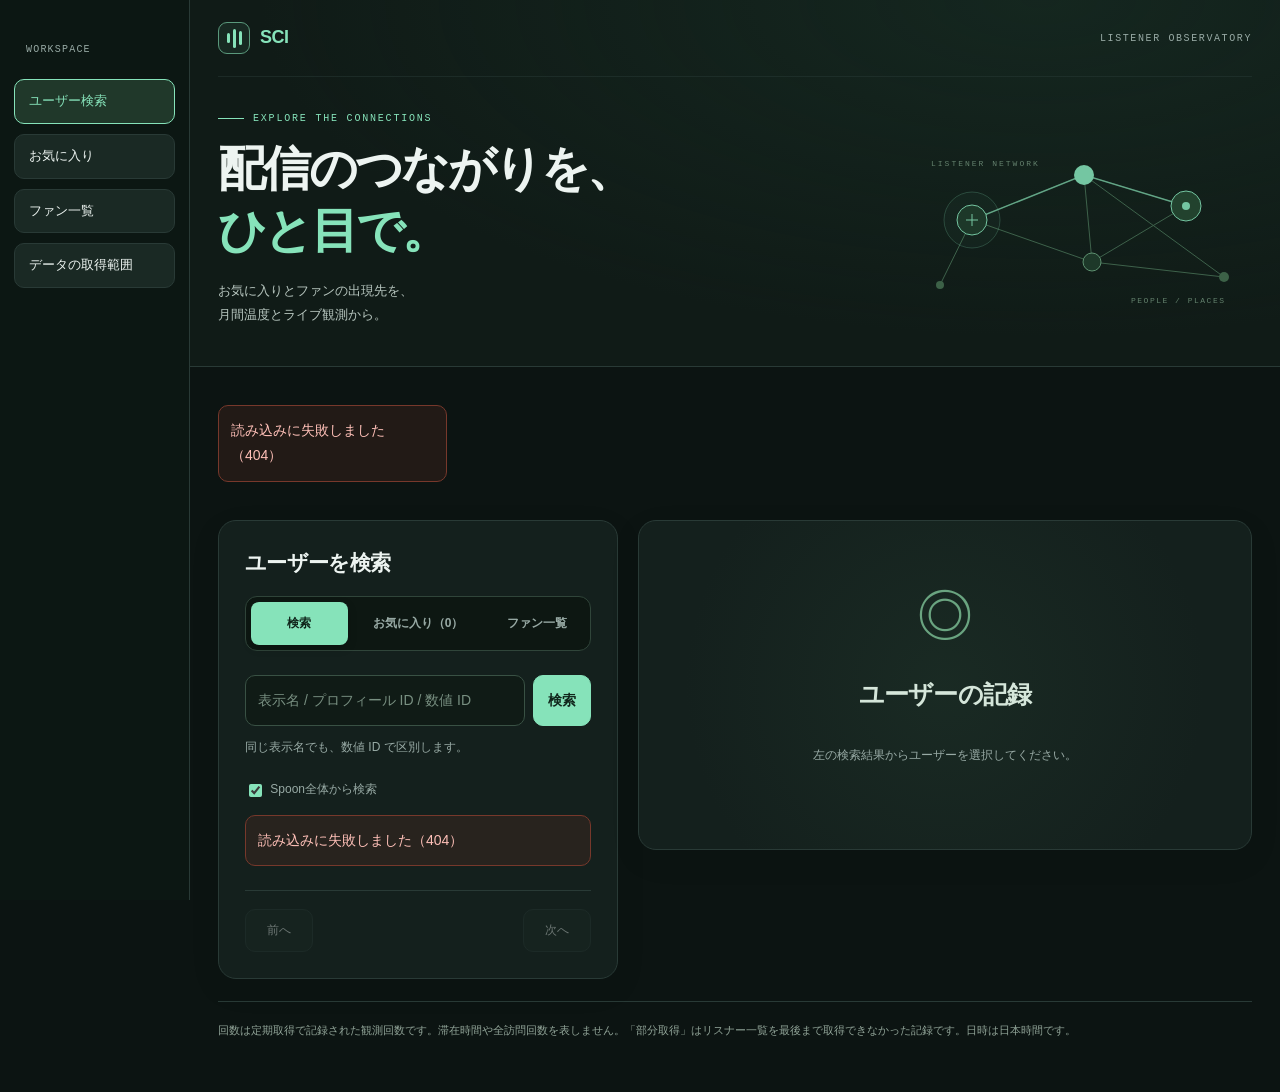
==== commit 8a4fcc36: "Brand SCI and reload public web without restarting the tunnel" ====
--- a/spoondev/static/index.html
+++ b/spoondev/static/index.html
@@ -1,7 +1,7 @@
 <!doctype html>
 <html lang="ja">
 <meta charset="utf-8"><meta name="viewport" content="width=device-width,initial-scale=1">
-<title>Spoon Insights · リスナー検索</title>
+<title>Spoon Connection Insights · リスナー検索</title>
 <style>
 :root{color-scheme:dark;--ink:#edf4f1;--muted:#98aaa5;--teal:#86e3ba;--line:#293a36;--paper:#14201d;--bg:#0c1412;--mono:ui-monospace,SFMono-Regular,Consolas,monospace}
 *{box-sizing:border-box}[hidden]{display:none!important}body{margin:0;background:var(--bg);color:var(--ink);font:14px/1.75 -apple-system,BlinkMacSystemFont,"Segoe UI","Noto Sans JP",sans-serif;-webkit-font-smoothing:antialiased}button,input,textarea,select{font:inherit}button{cursor:pointer;border:1px solid var(--line);border-radius:10px;background:#1a2924;color:var(--ink);padding:10px 14px;min-height:42px;transition:background .15s,border-color .15s,transform .15s}button:hover{border-color:#557365;background:#23382e}button:active{transform:translateY(1px)}button:disabled{cursor:default;opacity:.4}button:focus-visible,input:focus-visible,textarea:focus-visible,select:focus-visible,a:focus-visible,summary:focus-visible{outline:2px solid var(--teal);outline-offset:4px}a{color:var(--teal)}
@@ -16,10 +16,10 @@
 @media(max-width:760px){.header-inner{padding:0 22px}.brand-bar{padding:17px 0}.brand{font-size:16px}.brand-edition{font-size:8px;letter-spacing:.12em}.brand-mark{width:28px;height:28px}.hero{display:block;padding:25px 0 27px}.network-art{display:none}.eyebrow{font-size:9px}h1{font-size:32px;margin:12px 0;line-height:1.3}.hero-copy p{font-size:12px;max-width:300px}.shell{padding:18px 14px 30px}.stats{gap:8px;margin-bottom:18px}.stat{padding:12px 10px;border-radius:10px}.stat-value{font-size:23px}.stat-label{font-size:10px;margin-top:5px}.stat-updated{padding:3px 2px;gap:10px;border:0}.stat-updated .stat-value{font-size:10px}.grid,.grid.list-view{display:block}#detail-slot{display:none}.card{padding:20px 17px;border-radius:16px}h2{font-size:20px}.tabs{margin:14px 0 21px}.tabs button{font-size:11px;padding:9px 6px;min-height:40px}.tabs[aria-label="出現先の取得元"] button{padding:9px 13px}#favorites,#fans-list{grid-template-columns:minmax(0,1fr)}.list-person{padding:14px}.list-person .name{font-size:15px}.relation{flex-wrap:wrap}.relation .person{min-width:150px}.list-person>.relation{flex-wrap:nowrap;gap:9px}.list-person>.relation .person{min-width:0}.on-air{font-size:9px;padding:3px 5px;margin-right:5px}.notice{font-size:10px}.profile-actions{gap:7px}.profile-actions button{padding:9px 11px}#user-dialog{width:calc(100vw - 20px)}#user-dialog #detail-card{display:block;padding:20px 17px}#profile h2{font-size:23px}.stat-updated .stat-label{white-space:nowrap}}
 @media(max-width:360px){h1{font-size:28px}.brand-edition{display:none}.stat-value{font-size:20px}.tabs button{font-size:10px}.identity{font-size:10px}.list-person>.relation>button:not(.person){padding:7px 8px}}
 @media(prefers-reduced-motion:reduce){button,.list-person{transition:none}*{scroll-behavior:auto!important}}
-.account-bar{display:flex;justify-content:flex-end;align-items:center;gap:16px;padding:12px 0;color:var(--muted);font-size:12px}.account-bar button{padding:8px 12px}.danger{color:#ffb5b5;border-color:#814949;margin-bottom:18px}.danger:hover{background:#422a29}#data-info-panel{margin-bottom:24px}#data-info-panel summary{cursor:pointer;color:var(--teal);font-weight:650}</style>
-<header><div class="header-inner"><div class="brand-bar"><div class="brand"><span class="brand-mark" aria-hidden="true"><i></i><i></i><i></i></span>Spoon<span> Insights</span></div><span class="brand-edition">LISTENER OBSERVATORY</span></div><div class="hero"><div class="hero-copy"><div class="eyebrow">EXPLORE THE CONNECTIONS</div><h1><span>配信のつながりを、</span><span class="hero-accent">ひと目で。</span></h1><p>お気に入りとファンの出現先を、<br>月間温度とライブ観測から。</p></div><svg class="network-art" viewBox="0 0 340 180" fill="none" aria-hidden="true"><path d="M60 89L172 44L274 75M60 89L180 131L274 75M172 44L180 131M172 44L312 146M180 131L312 146M60 89L28 154" stroke="#466e54" stroke-width="1"/><path d="M60 89L172 44L274 75" stroke="#86e3ba" stroke-opacity=".7" stroke-width="1.5"/><circle cx="60" cy="89" r="28" fill="#86e3ba" fill-opacity=".04" stroke="#86e3ba" stroke-opacity=".25"/><circle cx="60" cy="89" r="15" fill="#203d2c" stroke="#86e3ba"/><path d="M54 89h12M60 83v12" stroke="#86e3ba"/><circle cx="172" cy="44" r="10" fill="#86e3ba"/><circle cx="274" cy="75" r="15" fill="#254932" stroke="#86e3ba"/><circle cx="274" cy="75" r="4" fill="#86e3ba"/><circle cx="180" cy="131" r="9" fill="#203d2c" stroke="#6ca781"/><circle cx="312" cy="146" r="5" fill="#446e50"/><circle cx="28" cy="154" r="4" fill="#446e50"/><text x="19" y="35" fill="#72937c" font-family="monospace" font-size="8" letter-spacing="2">LISTENER NETWORK</text><text x="219" y="172" fill="#72937c" font-family="monospace" font-size="8" letter-spacing="1.5">PEOPLE / PLACES</text></svg></div></div></header>
-<main class="shell"><details id="data-info-panel" class="card"><summary>データの取得範囲と更新頻度</summary><p class="eyebrow">DATA COVERAGE / UPDATE</p><h2 id="data-info-title">データの取得範囲と更新</h2><p>リアルタイムの全行動を表示するサービスではありません。情報ごとに取得元・対象期間・更新タイミングが異なります。</p><div class="table-wrap"><table><thead><tr><th>情報</th><th>取得する範囲</th><th>収集と表示の更新</th></tr></thead><tbody><tr><td>ライブ観測・温度</td><td>Spoonの公開配信一覧で見つかった配信の、取得できたリスナーとその時点の温度。過去の記録を保存します。</td><td>標準起動スクリプトは1巡終了後に5分待機。実際の間隔は収集所要時間＋5分です。</td></tr><tr><td>一覧の最近のライブ観測</td><td>取得日時が直近30分以内の記録だけ。最終観測がそれ以前でも、過去の出現先は詳細に残ります。</td><td>開いている一覧を30秒ごとにDBから再表示。収集処理の頻度は変わりません。</td></tr><tr><td>詳細のライブ観測</td><td>保存済みの過去の出現先・温度を含みます。現在視聴中という意味ではありません。</td><td>詳細を開いた時、または「出現先を更新」でDBを読み直します。</td></tr><tr><td>月間温度</td><td>日本時間の今月のMONTHLYランキング。観測済みの配信者を対象に、取得済みランキングからリスナーの出現先を照合します。Spoon全配信者の網羅ではありません。</td><td>標準起動スクリプトは1巡終了後に1時間待機。実際の間隔は収集所要時間＋1時間。配信者ごとに保存するので同じ一覧でも取得時刻が異なります。</td></tr><tr><td>ON AIR</td><td>Spoonの公開配信一覧に、本人が配信者として載っているか。リスナーとしての参加や過去の観測では点灯しません。</td><td>画面から30秒ごとに確認、サーバーで30秒キャッシュ。通常でも約1分以上ずれる場合があります。取得失敗時は古い表示を消します。</td></tr><tr><td>Spoon全体から検索</td><td>Spoonの公開検索で返されるアカウント。全アカウント一覧ではありません。検索時に公開プロフィールを保存します。</td><td>検索実行時に取得し、同一検索結果を5分キャッシュ。保存済み検索はDBだけを検索します。</td></tr><tr><td>ファンの登録一覧</td><td>本人が取り込んだフォロワーJSONや数値ID。各ログインユーザーに紐付けて保存します。</td><td>取り込み時だけ更新。Spoonでのフォロー・解除は自動反映されません。出現先の表示は既存の観測・月間データを使い、30秒ごとにDBを確認します。</td></tr><tr><td>お気に入り</td><td>ログイン中のユーザーが登録した数値ID。出現先は取得済みの月間・ライブ記録を使います。</td><td>登録・解除時に保存。表示中は30秒ごとに観測を再確認します。お気に入りの登録状態を別端末で変えた場合は画面を再読み込みしてください。</td></tr></tbody></table></div><h3>空欄や更新のズレについて</h3><p>「記録がない」は活動がない証拠ではありません。非公開の情報、まだ見つけていない配信者、ページ上限や途中までしか取れていないページ、通信失敗、Spoon側の更新遅れで記録が抜けます。ライブ温度から月間温度を推測・補完することはしません。</p><p>上記の5分・1時間は標準スクリプトの設定です。別の起動引数なら頻度と範囲も変わります。収集が停止している、Macがスリープしている、通信制限で待機している場合は、画面を30秒ごとに更新しても新しいデータは増えません。</p><p>開発用DBは環境作成時のコピーです。公開用DBとは自動同期しません。Devで新しい観測が必要なら、Dev側で収集処理を起動してください。表示時刻は日本時間です。</p></details><div id="stats" class="stats" aria-live="polite">集計を読み込み中…</div><div class="grid">
-<section class="card" aria-labelledby="search-title"><h2 id="search-title">ユーザーを検索</h2><div class="tabs" role="tablist" aria-label="ユーザーの探し方"><button id="search-view" role="tab" aria-selected="true">検索</button><button id="favorites-view" role="tab" aria-selected="false">お気に入り</button><button id="fan-owners-view" role="tab" aria-selected="false">ファン一覧</button></div><div id="search-panel"><form id="search-form"><label class="sr" for="query">表示名、プロフィール ID、数値 ID</label><input id="query" placeholder="表示名 / プロフィール ID / 数値 ID" autocomplete="off"><button>検索</button></form><p class="hint">同じ表示名でも、数値 ID で区別します。</p><label class="hint"><input id="global-search" type="checkbox" checked style="width:auto"> Spoon全体から検索</label><p id="search-source" class="hint"></p><div id="users" aria-live="polite"></div><div class="pager"><button id="prev" disabled>前へ</button><span id="page" class="sub"></span><button id="next" disabled>次へ</button></div></div><div id="favorites-panel" hidden><p class="hint">このブラウザに保存されます。ユーザーの詳細から登録できます。</p><p id="favorites-activity-status" class="hint" role="status"></p><div id="favorites" aria-live="polite"></div></div><div id="fan-owners-panel" hidden><div id="fan-owner-picker" hidden><label for="fan-owner-select">配信者を切り替える</label><select id="fan-owner-select"></select></div><div id="fan-owners" aria-live="polite"></div><section id="fan-content" hidden aria-labelledby="fans-title"><h3 id="fans-title">ファンのユーザー</h3><p id="fans-summary" class="hint" role="status"></p><button id="clear-fans" type="button" class="danger" disabled>ファン一覧の設定を解除</button><details id="fan-import-box"><summary>ご自身のフォロワー一覧を取り込む</summary><p class="hint">SpoonへログインしたPCブラウザで、自分のプロフィールを開いてください。下の「一覧保存スクリプトをコピー」でコピーした内容を開発者ツールのConsoleで実行し、保存されたJSONを選択します。Spoonの画面変更で取得できない場合は、本人が確認できる数値IDを入力できます。パスワードやログイン情報は不要です。</p><button id="copy-fan-export" type="button">一覧保存スクリプトをコピー</button><p id="fan-copy-status" class="hint" role="status"></p><textarea id="fan-export-source" readonly translate="no" class="notranslate" aria-label="一覧保存スクリプト（コピー用）" rows="5" hidden spellcheck="false"></textarea><label for="fan-file">保存したファン一覧（JSON / 数値IDのテキスト）</label><input id="fan-file" type="file" accept=".json,.txt,application/json,text/plain"><label for="fan-input">またはファンの数値IDを入力（改行・カンマ区切り）</label><textarea id="fan-input" rows="4" placeholder="312029086&#10;317015673"></textarea><label class="hint"><input id="fan-owner-confirm" type="checkbox" style="width:auto"> この配信者は自分のアカウントです</label><label class="hint"><input id="fan-complete" type="checkbox" style="width:auto"> 全件一覧として置き換える（未チェックなら追加）</label><p class="hint">置き換えると、今回の一覧にない登録ファンは解除されます。部分的な一覧なら追加してください。</p><button id="import-fans">一覧を登録</button></details><p id="fan-import-status" class="hint" role="status"></p><div id="fans-list" aria-live="polite"></div><div class="pager"><button id="fans-prev" disabled>前へ</button><span id="fans-page" class="sub"></span><button id="fans-next" disabled>次へ</button></div></section></div><p id="favorites-error" class="error" role="alert" hidden></p></section>
+.account-bar{display:flex;justify-content:flex-end;align-items:center;gap:16px;padding:12px 0;color:var(--muted);font-size:12px}.account-bar button{padding:8px 12px}.danger{color:#ffb5b5;border-color:#814949;margin-bottom:18px}.danger:hover{background:#422a29}.side-nav{position:fixed;left:0;top:0;bottom:0;width:190px;padding:30px 14px;background:#0c1713;border-right:1px solid var(--line);z-index:5;display:flex;flex-direction:column;gap:10px}.side-nav button,.side-nav a{text-align:left;display:block;font-size:13px}.side-nav [aria-current="page"]{border-color:var(--teal);color:var(--teal);background:#20382a}.nav-title{font:10px var(--mono);letter-spacing:.12em;color:var(--muted);margin:14px 12px}body{padding-left:190px}.admin-user{display:flex;align-items:center;flex-wrap:wrap;gap:12px;padding:20px 0;border-bottom:1px solid var(--line)}.admin-user input{width:150px}#create-account{display:flex;flex-wrap:wrap;align-items:end;gap:16px;margin:24px 0}#create-account label{flex:1;min-width:180px}#create-account input{display:block;width:100%;margin-top:8px}#admin-panel{margin-bottom:24px}@media(max-width:900px){body{padding-left:0}.side-nav{position:static;width:auto;height:auto;flex-direction:row;flex-wrap:wrap;padding:12px;border-bottom:1px solid var(--line)}.nav-title{display:none}.side-nav button,.side-nav a{font-size:11px;padding:8px}.hero{grid-template-columns:1fr}.network-art{display:none}.admin-user{align-items:flex-start}.admin-user input{max-width:100%}}</style>
+<header><div class="header-inner"><div class="brand-bar"><div class="brand"><span class="brand-mark" aria-hidden="true"><i></i><i></i><i></i></span><span>SCI</span></div><span class="brand-edition">LISTENER OBSERVATORY</span></div><div class="hero"><div class="hero-copy"><div class="eyebrow">EXPLORE THE CONNECTIONS</div><h1><span>配信のつながりを、</span><span class="hero-accent">ひと目で。</span></h1><p>お気に入りとファンの出現先を、<br>月間温度とライブ観測から。</p></div><svg class="network-art" viewBox="0 0 340 180" fill="none" aria-hidden="true"><path d="M60 89L172 44L274 75M60 89L180 131L274 75M172 44L180 131M172 44L312 146M180 131L312 146M60 89L28 154" stroke="#466e54" stroke-width="1"/><path d="M60 89L172 44L274 75" stroke="#86e3ba" stroke-opacity=".7" stroke-width="1.5"/><circle cx="60" cy="89" r="28" fill="#86e3ba" fill-opacity=".04" stroke="#86e3ba" stroke-opacity=".25"/><circle cx="60" cy="89" r="15" fill="#203d2c" stroke="#86e3ba"/><path d="M54 89h12M60 83v12" stroke="#86e3ba"/><circle cx="172" cy="44" r="10" fill="#86e3ba"/><circle cx="274" cy="75" r="15" fill="#254932" stroke="#86e3ba"/><circle cx="274" cy="75" r="4" fill="#86e3ba"/><circle cx="180" cy="131" r="9" fill="#203d2c" stroke="#6ca781"/><circle cx="312" cy="146" r="5" fill="#446e50"/><circle cx="28" cy="154" r="4" fill="#446e50"/><text x="19" y="35" fill="#72937c" font-family="monospace" font-size="8" letter-spacing="2">LISTENER NETWORK</text><text x="219" y="172" fill="#72937c" font-family="monospace" font-size="8" letter-spacing="1.5">PEOPLE / PLACES</text></svg></div></div></header>
+<nav id="side-nav" class="side-nav" aria-label="メインナビゲーション"><div class="nav-title">WORKSPACE</div><button data-view="search" aria-current="page">ユーザー検索</button><button data-view="favorites">お気に入り</button><button data-view="fan-owners">ファン一覧</button><button id="data-info-nav">データの取得範囲</button><button id="admin-nav" hidden>ユーザー管理</button><a id="password-nav" href="/password" hidden>パスワード変更</a></nav><main class="shell"><section id="data-info-panel" class="card" hidden aria-labelledby="data-info-title"><p class="eyebrow">DATA COVERAGE / UPDATE</p><h2 id="data-info-title">データの取得範囲と更新</h2><p>リアルタイムの全行動を表示するサービスではありません。情報ごとに取得元・対象期間・更新タイミングが異なります。</p><div class="table-wrap"><table><thead><tr><th>情報</th><th>取得する範囲</th><th>収集と表示の更新</th></tr></thead><tbody><tr><td>ライブ観測・温度</td><td>Spoonの公開配信一覧で見つかった配信の、取得できたリスナーとその時点の温度。過去の記録を保存します。</td><td>標準起動スクリプトは1巡終了後に5分待機。実際の間隔は収集所要時間＋5分です。</td></tr><tr><td>一覧の最近のライブ観測</td><td>取得日時が直近30分以内の記録だけ。最終観測がそれ以前でも、過去の出現先は詳細に残ります。</td><td>開いている一覧を30秒ごとにDBから再表示。収集処理の頻度は変わりません。</td></tr><tr><td>詳細のライブ観測</td><td>保存済みの過去の出現先・温度を含みます。現在視聴中という意味ではありません。</td><td>詳細を開いた時、または「出現先を更新」でDBを読み直します。</td></tr><tr><td>月間温度</td><td>日本時間の今月のMONTHLYランキング。観測済みの配信者を対象に、取得済みランキングからリスナーの出現先を照合します。Spoon全配信者の網羅ではありません。</td><td>標準起動スクリプトは1巡終了後に1時間待機。実際の間隔は収集所要時間＋1時間。配信者ごとに保存するので同じ一覧でも取得時刻が異なります。</td></tr><tr><td>ON AIR</td><td>Spoonの公開配信一覧に、本人が配信者として載っているか。リスナーとしての参加や過去の観測では点灯しません。</td><td>画面から30秒ごとに確認、サーバーで30秒キャッシュ。通常でも約1分以上ずれる場合があります。取得失敗時は古い表示を消します。</td></tr><tr><td>Spoon全体から検索</td><td>Spoonの公開検索で返されるアカウント。全アカウント一覧ではありません。検索時に公開プロフィールを保存します。</td><td>検索実行時に取得し、同一検索結果を5分キャッシュ。保存済み検索はDBだけを検索します。</td></tr><tr><td>ファンの登録一覧</td><td>本人が取り込んだフォロワーJSONや数値ID。各ログインユーザーに紐付けて保存します。</td><td>取り込み時だけ更新。Spoonでのフォロー・解除は自動反映されません。出現先の表示は既存の観測・月間データを使い、30秒ごとにDBを確認します。</td></tr><tr><td>お気に入り</td><td>ログイン中のユーザーが登録した数値ID。出現先は取得済みの月間・ライブ記録を使います。</td><td>登録・解除時に保存。表示中は30秒ごとに観測を再確認します。お気に入りの登録状態を別端末で変えた場合は画面を再読み込みしてください。</td></tr></tbody></table></div><h3>空欄や更新のズレについて</h3><p>「記録がない」は活動がない証拠ではありません。非公開の情報、まだ見つけていない配信者、ページ上限や途中までしか取れていないページ、通信失敗、Spoon側の更新遅れで記録が抜けます。ライブ温度から月間温度を推測・補完することはしません。</p><p>上記の5分・1時間は標準スクリプトの設定です。別の起動引数なら頻度と範囲も変わります。収集が停止している、Macがスリープしている、通信制限で待機している場合は、画面を30秒ごとに更新しても新しいデータは増えません。</p><p>開発用DBは環境作成時のコピーです。公開用DBとは自動同期しません。Devで新しい観測が必要なら、Dev側で収集処理を起動してください。表示時刻は日本時間です。</p></section><section id="admin-panel" class="card" hidden><p class="eyebrow">ADMIN CONSOLE</p><h2>ユーザー管理</h2><p class="hint">利用者ID・初期パスワード・ラベルを設定します。初回ログイン時にパスワード変更が必要です。</p><form id="create-account"><label>ユーザーID<input id="new-user-id" required pattern="[a-z0-9_-]{3,64}" autocomplete="off" placeholder="testuser002"></label><label>初期パスワード<input id="new-user-password" type="password" required minlength="12" maxlength="1024" autocomplete="new-password"></label><label>ラベル<input id="new-user-label" required maxlength="64" value="保守" list="account-labels"></label><button>ユーザーを作成</button></form><datalist id="account-labels"><option value="保守"><option value="プラン1"><option value="プラン2"><option value="プラン3"></datalist><p id="admin-status" role="status"></p><div id="admin-users"></div></section><div id="stats" class="stats" aria-live="polite">集計を読み込み中…</div><div class="grid">
+<section class="card" aria-labelledby="search-title"><h2 id="search-title">ユーザーを検索</h2><div class="tabs" role="tablist" aria-label="ユーザーの探し方"><button id="search-view" role="tab" aria-selected="true">検索</button><button id="favorites-view" role="tab" aria-selected="false">お気に入り</button><button id="fan-owners-view" role="tab" aria-selected="false">ファン一覧</button></div><div id="search-panel"><form id="search-form"><label class="sr" for="query">表示名、プロフィール ID、数値 ID</label><input id="query" placeholder="表示名 / プロフィール ID / 数値 ID" autocomplete="off"><button>検索</button></form><p class="hint">同じ表示名でも、数値 ID で区別します。</p><label class="hint"><input id="global-search" type="checkbox" checked style="width:auto"> Spoon全体から検索</label><p id="search-source" class="hint"></p><div id="users" aria-live="polite"></div><div class="pager"><button id="prev" disabled>前へ</button><span id="page" class="sub"></span><button id="next" disabled>次へ</button></div></div><div id="favorites-panel" hidden><p class="hint">このブラウザに保存されます。ユーザーの詳細から登録できます。</p><p id="favorites-activity-status" class="hint" role="status"></p><div id="favorites" aria-live="polite"></div></div><div id="fan-owners-panel" hidden><div id="fan-owner-picker" hidden><label for="fan-owner-select">配信者を切り替える</label><select id="fan-owner-select"></select></div><div id="fan-owners" aria-live="polite"></div><section id="fan-content" hidden aria-labelledby="fans-title"><h3 id="fans-title">ファンのユーザー</h3><label for="fans-sort">並び替え</label><select id="fans-sort"><option value="recent">最近30分の観測を優先</option><option value="activity">最終ライブ観測が新しい順</option><option value="oldest">最終ライブ観測が古い順</option><option value="name">名前順</option><option value="name_desc">名前の逆順</option><option value="id">数値ID順</option></select><p id="fans-summary" class="hint" role="status"></p><button id="clear-fans" type="button" class="danger" disabled>ファン一覧の設定を解除</button><details id="fan-import-box"><summary>ご自身のフォロワー一覧を取り込む</summary><p class="hint">SpoonへログインしたPCブラウザで、自分のプロフィールを開いてください。下の「一覧保存スクリプトをコピー」でコピーした内容を開発者ツールのConsoleで実行し、保存されたJSONを選択します。Spoonの画面変更で取得できない場合は、本人が確認できる数値IDを入力できます。パスワードやログイン情報は不要です。</p><button id="copy-fan-export" type="button">一覧保存スクリプトをコピー</button><p id="fan-copy-status" class="hint" role="status"></p><textarea id="fan-export-source" readonly translate="no" class="notranslate" aria-label="一覧保存スクリプト（コピー用）" rows="5" hidden spellcheck="false"></textarea><label for="fan-file">保存したファン一覧（JSON / 数値IDのテキスト）</label><input id="fan-file" type="file" accept=".json,.txt,application/json,text/plain"><label for="fan-input">またはファンの数値IDを入力（改行・カンマ区切り）</label><textarea id="fan-input" rows="4" placeholder="312029086&#10;317015673"></textarea><label class="hint"><input id="fan-owner-confirm" type="checkbox" style="width:auto"> この配信者は自分のアカウントです</label><label class="hint"><input id="fan-complete" type="checkbox" style="width:auto"> 全件一覧として置き換える（未チェックなら追加）</label><p class="hint">置き換えると、今回の一覧にない登録ファンは解除されます。部分的な一覧なら追加してください。</p><button id="import-fans">一覧を登録</button></details><p id="fan-import-status" class="hint" role="status"></p><div id="fans-list" aria-live="polite"></div><div class="pager"><button id="fans-prev" disabled>前へ</button><span id="fans-page" class="sub"></span><button id="fans-next" disabled>次へ</button></div></section></div><p id="favorites-error" class="error" role="alert" hidden></p></section>
 <div id="detail-slot"><section id="detail-card" class="card" aria-label="ユーザーの詳細"><div id="profile"><h2 id="detail-title">ユーザーの記録</h2><p class="empty">左の検索結果からユーザーを選択してください。</p></div><div id="detail" aria-live="polite"></div></section></div>
 </div><p class="notice">回数は定期取得で記録された観測回数です。滞在時間や全訪問回数を表しません。「部分取得」はリスナー一覧を最後まで取得できなかった記録です。日時は日本時間です。</p></main>
 <dialog id="user-dialog" aria-labelledby="user-dialog-title"><div class="dialog-head user-dialog-head"><h2 id="user-dialog-title">ユーザーの詳細</h2><button id="close-user" aria-label="ユーザーの詳細を閉じる">閉じる</button></div><div id="user-dialog-body"></div></dialog>
@@ -32,7 +32,7 @@
 function state(target,text,error=false){target.replaceChildren(node('p',text,error?'error':'empty'))}
 const date=value=>{if(!value)return '未取得';const d=new Date(value);return Number.isNaN(d.getTime())?'日時不明':new Intl.DateTimeFormat('ja-JP',{timeZone:'Asia/Tokyo',year:'numeric',month:'2-digit',day:'2-digit',hour:'2-digit',minute:'2-digit',second:'2-digit'}).format(d)};
 const temp=value=>typeof value==='number'&&Number.isFinite(value)?`${value.toLocaleString('ja-JP',{maximumFractionDigits:2})}°`:'—';
-async function api(path,signal){const r=await fetch(path,{signal,headers:{Accept:'application/json'}});if(r.status===401&&window.spoondevAccount){location.replace('/login');throw Error('ログインしてください。')}if(!r.ok)throw new Error(`読み込みに失敗しました（${r.status}）`);return r.json()}
+async function api(path,signal){const r=await fetch(path,{signal,headers:{Accept:'application/json'}});if(r.status===403&&window.spoondevAccount){const data=await r.clone().json();if(data.password_change_required){location.replace('/password');throw Error(data.error)}}if(r.status===401&&window.spoondevAccount){location.replace('/login');throw Error('ログインしてください。')}if(!r.ok)throw new Error(`読み込みに失敗しました（${r.status}）`);return r.json()}
 function identity(user){return `${user.tag?'@'+user.tag+' · ':''}ID ${user.id??user.user_id}`}
 let onAirUsers=new Set(),onAirCheckedAt=null,onAirSeq=0,onAirTimer;
 function applyOnAir(){for(const label of document.querySelectorAll('[data-on-air-id]')){let badge=label.querySelector('.on-air');const active=onAirUsers.has(label.dataset.onAirId);if(active&&!badge){badge=node('span','ON AIR','on-air');badge.setAttribute('aria-label','配信中');label.prepend(badge)}if(active){badge.title='公開配信一覧で確認 '+date(onAirCheckedAt)}else badge?.remove()}}
@@ -51,7 +51,15 @@
 async function refreshFavoriteActivity(){const seq=++favoriteActivitySeq;favoriteActivityAbort?.abort();favoriteActivityAbort=new AbortController();if(!favorites.length){favoriteActivity.clear();$('favorites-activity-status').textContent='';return}const ids=favorites.map(user=>user.id),next=new Map();$('favorites-activity-status').textContent='ライブ観測を確認中…';try{let checked;for(let start=0;start<ids.length;start+=100){const data=await api('/api/favorites/activity?'+new URLSearchParams({ids:ids.slice(start,start+100).join(',')}),favoriteActivityAbort.signal);if(seq!==favoriteActivitySeq)return;for(const user of data.users)next.set(user.id,user);checked=data.checked_at}favoriteActivity=next;renderFavorites();refreshFavoriteDestinations();$('favorites-activity-status').textContent='直近30分以内のリスナー観測を上段に表示します。現在視聴中とは限りません。30秒ごとに確認 · '+date(checked)}catch(e){if(seq===favoriteActivitySeq&&e.name!=='AbortError')$('favorites-activity-status').textContent='ライブ観測を確認できませんでした。前回の確認結果を表示しています。'}}
 function updateFavoriteButton(){const button=$('favorite-toggle');if(!button||!selected)return;const registered=isFavorite(selected.id);button.textContent=registered?'★ お気に入り登録済み（解除）':'☆ お気に入りに登録';button.setAttribute('aria-pressed',String(registered))}
 async function toggleFavorite(){if(!selected)return;const id=String(selected.id),registered=isFavorite(id);if(await saveFavorites(registered?favorites.filter(user=>user.id!==id):[...favorites,{id,name:selected.name||'名前なし',tag:selected.tag||''}]))$('favorite-message').textContent=registered?'お気に入りから解除しました。':'お気に入りに登録しました。'}
-function switchView(view){const favorite=view==='favorites',fans=view==='fan-owners';$('search-panel').hidden=favorite||fans;$('favorites-panel').hidden=!favorite;$('fan-owners-panel').hidden=!fans;for(const [id,active]of [['search-view',!favorite&&!fans],['favorites-view',favorite],['fan-owners-view',fans]])$(id).setAttribute('aria-selected',String(active));document.querySelector('.grid').classList.toggle('list-view',favorite||fans);restoreDesktopDetails();$('search-title').textContent=favorite?`お気に入りのユーザー（${favorites.length}）`:fans?'ファン一覧':'ユーザーを検索';if(favorite){renderFavorites();refreshFavoriteActivity();refreshFavoriteDestinations()}if(fans)loadFanOwners()}
+function switchView(view){$('data-info-panel').hidden=true;$('admin-panel').hidden=true;document.querySelector('.grid').hidden=false;updateNavigation(view);const favorite=view==='favorites',fans=view==='fan-owners';$('search-panel').hidden=favorite||fans;$('favorites-panel').hidden=!favorite;$('fan-owners-panel').hidden=!fans;for(const [id,active]of [['search-view',!favorite&&!fans],['favorites-view',favorite],['fan-owners-view',fans]])$(id).setAttribute('aria-selected',String(active));document.querySelector('.grid').classList.toggle('list-view',favorite||fans);restoreDesktopDetails();$('search-title').textContent=favorite?`お気に入りのユーザー（${favorites.length}）`:fans?'ファン一覧':'ユーザーを検索';if(favorite){renderFavorites();refreshFavoriteActivity();refreshFavoriteDestinations()}if(fans)loadFanOwners()}
+function updateNavigation(view){for(const b of document.querySelectorAll('#side-nav button')){const active=b.dataset.view===view||(b.id==='admin-nav'&&view==='admin')||(b.id==='data-info-nav'&&view==='data-info');if(active)b.setAttribute('aria-current','page');else b.removeAttribute('aria-current')}}
+async function postAccount(path,payload){const r=await fetch(path,{method:'POST',headers:{'Content-Type':'application/json','X-CSRF-Token':account.csrf},body:JSON.stringify(payload)});const data=await r.json();if(!r.ok)throw Error(data.error||'操作できませんでした。');return data}
+async function loadAdmin(){if(account?.role!=='admin')return;try{const users=await api('/api/admin/users');const target=$('admin-users');target.replaceChildren();for(const user of users){const row=node('div',undefined,'admin-user');row.append(node('strong',user.username),node('span',user.role==='admin'?'管理者':'利用者','sub'),node('span',user.must_change?'初回パスワード変更待ち':'設定済み','sub'));const label=node('input');label.value=user.label;label.maxLength=64;label.setAttribute('aria-label',user.username+'のラベル');label.setAttribute('list','account-labels');row.append(label);const save=node('button','ラベルを保存');save.onclick=async()=>{save.disabled=true;try{await postAccount('/api/admin/users/label',{id:user.id,label:label.value});$('admin-status').textContent=user.username+'のラベルを更新しました。'}catch(e){$('admin-status').textContent=e.message}finally{save.disabled=false}};row.append(save);if(user.username!=='kitomoya'&&user.id!==account.id){const role=node('button',user.role==='admin'?'管理者権限を解除':'管理者権限を付与');role.onclick=async()=>{if(!confirm(user.username+'の管理者権限を'+(user.role==='admin'?'解除':'付与')+'しますか？対象ユーザーは再ログインが必要です。'))return;role.disabled=true;try{await postAccount('/api/admin/users/role',{username:user.username,role:user.role==='admin'?'user':'admin'});$('admin-status').textContent=user.username+'の権限を変更しました。';await loadAdmin()}catch(e){$('admin-status').textContent=e.message;role.disabled=false}};row.append(role)}if(user.role!=='admin'){const remove=node('button','削除','danger');remove.onclick=async()=>{if(!confirm(user.username+'を削除しますか？ログインできなくなります。'))return;remove.disabled=true;try{await postAccount('/api/admin/users/delete',{id:user.id,confirm:true});$('admin-status').textContent=user.username+'を削除しました。';await loadAdmin()}catch(e){$('admin-status').textContent=e.message;remove.disabled=false}};row.append(remove)}target.append(row)}}catch(e){$('admin-status').textContent=e.message}}
+for(const b of document.querySelectorAll('#side-nav [data-view]'))b.onclick=()=>switchView(b.dataset.view);
+$('data-info-nav').onclick=()=>{updateNavigation('data-info');$('data-info-panel').hidden=false;$('admin-panel').hidden=true;document.querySelector('.grid').hidden=true};
+$('admin-nav').onclick=()=>{$('data-info-panel').hidden=true;if(account?.role!=='admin')return;updateNavigation('admin');$('admin-panel').hidden=false;document.querySelector('.grid').hidden=true;loadAdmin()};
+$('create-account').onsubmit=async e=>{e.preventDefault();const button=e.target.querySelector('button');button.disabled=true;try{await postAccount('/api/admin/users/create',{username:$('new-user-id').value,password:$('new-user-password').value,label:$('new-user-label').value});$('admin-status').textContent=$('new-user-id').value+'を作成しました。初期パスワードを本人へ渡してください。';$('new-user-password').value='';$('new-user-id').value='';await loadAdmin()}catch(e){$('admin-status').textContent=e.message}finally{button.disabled=false}};
+if(account){$('admin-nav').hidden=account.role!=='admin';$('password-nav').hidden=false}
 $('search-view').addEventListener('click',()=>switchView('search'));$('favorites-view').addEventListener('click',()=>switchView('favorites'));$('fan-owners-view').addEventListener('click',()=>switchView('fan-owners'));
 window.addEventListener('storage',event=>{if(event.key===favoritesKey||event.key===null){readFavorites();renderFavorites();updateFavoriteButton();refreshFavoriteActivity()}});
 readFavorites().then(()=>{renderFavorites();refreshFavoriteActivity()});
@@ -75,13 +83,14 @@
 function setFanOwner(owner,draft=false){fanOwnerDraft=draft;if(fanOwner?.id===String(owner.id))return;fanSeq++;fanAbort?.abort();fanOwner={id:String(owner.id),name:owner.name,tag:owner.tag||null};fanOffset=0;$('fans-title').textContent=(owner.name||owner.id)+' · ファン';$('fan-file').value='';$('fan-input').value='';$('fan-owner-confirm').checked=false;$('fan-complete').checked=false;$('fan-import-status').textContent='';$('fan-copy-status').textContent='';$('fan-export-source').hidden=true;$('fan-import-box').open=false;state($('fans-list'),'読み込み中…');rememberFanOwner()}
 function openFans(owner){setFanOwner(owner,true);if($('user-dialog').open)$('user-dialog').close();switchView('fan-owners');$('fan-owners-panel').scrollIntoView({block:'start',behavior:'smooth'})}
 $('fan-owner-select').addEventListener('change',()=>{if(fanImportBusy)return;const owner=fanOwners.find(owner=>String(owner.id)===$('fan-owner-select').value);if(owner){setFanOwner(owner);showFanOwnerPicker();loadFans()}});
-function renderFanList(data){const target=$('fans-list');target.replaceChildren();if(!data.fans.length){state(target,data.owner?'登録ファンはありません。':'フォロワー一覧を取り込むと、ファンが表示されます。');return}for(const [label,list]of [['最近配信に入っていたユーザー',data.fans.filter(user=>user.recent)],['登録したファン',data.fans.filter(user=>!user.recent)]]){target.append(node('h3',label));if(!list.length){target.append(node('p',label==='登録したファン'?'このページの全員に最近のライブ観測があります。':'このページには直近30分以内のライブ観測がありません。','empty'));continue}for(const user of list){const row=node('div',undefined,'relation');const button=person(user,()=>selectUser(user.id));if(user.last_live_at)button.append(node('div','最終ライブ観測 '+date(user.last_live_at),'sub'));row.append(button);const favorite=node('button',isFavorite(user.id)?'★ 解除':'☆ 登録');favorite.setAttribute('aria-label',`${user.name}をお気に入り${isFavorite(user.id)?'から解除':'に登録'}`);favorite.setAttribute('aria-pressed',String(isFavorite(user.id)));favorite.addEventListener('click',async()=>{const id=String(user.id);if(await saveFavorites(isFavorite(id)?favorites.filter(item=>item.id!==id):[...favorites,{id,name:user.name,tag:user.tag||''}]))renderFanList(data)});row.append(favorite);const entry=node('div',undefined,'list-person');entry.append(row);appendDestinationPreview(entry,user,id=>selectUser(id));target.append(entry)}}}
-async function loadFans(){if(!fanOwner)return;const seq=++fanSeq;fanAbort?.abort();fanAbort=new AbortController();$('fans-prev').disabled=true;$('fans-next').disabled=true;try{const data=await api('/api/fans?'+new URLSearchParams({owner_id:fanOwner.id,offset:String(fanOffset)}),fanAbort.signal);if(seq!==fanSeq)return;$('fans-title').textContent=fanOwner.name+' · '+identity(fanOwner);if(!$('fan-owners-panel').hidden)$('search-title').textContent='ファンのユーザー（'+data.total+'）';$('fans-summary').textContent=data.owner?`直近30分以内のライブ観測がある人を上段に表示。30秒ごとに確認します。現在視聴中とは限りません。名前を押すと出現先の詳細を開けます。`:'フォロワー一覧はまだ登録されていません。下の取り込み欄から登録してください。';$('fan-import-box').open=!data.owner||$('fan-import-box').open;renderFanList(data);$('fans-prev').disabled=fanOffset===0;$('fans-next').disabled=!data.has_more;$('fans-page').textContent=`${Math.floor(fanOffset/50)+1} ページ`;$('clear-fans').disabled=fanImportBusy||!data.owner;}catch(e){if(seq===fanSeq&&e.name!=='AbortError')$('fans-summary').textContent='読み込みに失敗しました。'+e.message}}
+function renderFanList(data){const target=$('fans-list');target.replaceChildren();if(!data.fans.length){state(target,data.owner?'登録ファンはありません。':'フォロワー一覧を取り込むと、ファンが表示されます。');return}for(const [label,list]of ($('fans-sort').value==='recent'?[['最近配信に入っていたユーザー',data.fans.filter(user=>user.recent)],['登録したファン',data.fans.filter(user=>!user.recent)]]:[['登録したファン',data.fans]])){target.append(node('h3',label));if(!list.length){target.append(node('p',label==='登録したファン'?'このページの全員に最近のライブ観測があります。':'このページには直近30分以内のライブ観測がありません。','empty'));continue}for(const user of list){const row=node('div',undefined,'relation');const button=person(user,()=>selectUser(user.id));if(user.last_live_at)button.append(node('div','最終ライブ観測 '+date(user.last_live_at),'sub'));row.append(button);const favorite=node('button',isFavorite(user.id)?'★ 解除':'☆ 登録');favorite.setAttribute('aria-label',`${user.name}をお気に入り${isFavorite(user.id)?'から解除':'に登録'}`);favorite.setAttribute('aria-pressed',String(isFavorite(user.id)));favorite.addEventListener('click',async()=>{const id=String(user.id);if(await saveFavorites(isFavorite(id)?favorites.filter(item=>item.id!==id):[...favorites,{id,name:user.name,tag:user.tag||''}]))renderFanList(data)});row.append(favorite);const entry=node('div',undefined,'list-person');entry.append(row);appendDestinationPreview(entry,user,id=>selectUser(id));target.append(entry)}}}
+async function loadFans(){if(!fanOwner)return;const seq=++fanSeq;fanAbort?.abort();fanAbort=new AbortController();$('fans-prev').disabled=true;$('fans-next').disabled=true;try{const data=await api('/api/fans?'+new URLSearchParams({owner_id:fanOwner.id,offset:String(fanOffset),sort:$('fans-sort').value}),fanAbort.signal);if(seq!==fanSeq)return;$('fans-title').textContent=fanOwner.name+' · '+identity(fanOwner);if(!$('fan-owners-panel').hidden)$('search-title').textContent='ファンのユーザー（'+data.total+'）';$('fans-summary').textContent=data.owner?`選択した順序で一覧を表示。30秒ごとに確認します。「最近30分の観測を優先」では最近観測した人を上段に表示します。現在視聴中とは限りません。名前を押すと出現先の詳細を開けます。`:'フォロワー一覧はまだ登録されていません。下の取り込み欄から登録してください。';$('fan-import-box').open=!data.owner||$('fan-import-box').open;renderFanList(data);$('fans-prev').disabled=fanOffset===0;$('fans-next').disabled=!data.has_more;$('fans-page').textContent=`${Math.floor(fanOffset/50)+1} ページ`;$('clear-fans').disabled=fanImportBusy||!data.owner;}catch(e){if(seq===fanSeq&&e.name!=='AbortError')$('fans-summary').textContent='読み込みに失敗しました。'+e.message}}
 function parseFanInput(text){text=text.trim();if(!text)return [];if(text.startsWith('{')||text.startsWith('[')){const parsed=JSON.parse(text);if(parsed.owner&&String(parsed.owner.id)!==fanOwner.id)throw new Error('ファイルの配信者IDと、開いている配信者のIDが違います。');if($('fan-complete').checked&&(parsed.complete===false||parsed.next))throw new Error('部分的な一覧は追加で取り込んでください。全件の置き換えには使えません。');const rows=Array.isArray(parsed)?parsed:parsed.followers||parsed.results;if(!Array.isArray(rows))throw new Error('ファン一覧のJSONを指定してください。');return rows.map(raw=>typeof raw==='object'&&raw!==null?{id:String(raw.id),name:raw.name??raw.nickname??null,tag:raw.tag??null}:{id:String(raw)})}return text.split(/[\s,]+/).filter(Boolean).map(id=>({id}))}
 $('copy-fan-export').addEventListener('click',async()=>{const button=$('copy-fan-export');button.disabled=true;try{const response=await fetch('/fan-export.js');if(!response.ok)throw new Error(`スクリプトを取得できませんでした（${response.status}）。Webサーバーを再起動してください。`);const source=await response.text();const field=$('fan-export-source');field.value=source;field.hidden=false;let copied=false;if(navigator.clipboard&&window.isSecureContext){try{await navigator.clipboard.writeText(source);copied=true}catch(e){}}if(!copied){field.focus();field.select();copied=document.execCommand('copy')}$('fan-copy-status').textContent=copied?'コピーしました。Spoonの自分のプロフィールを開き、Consoleへ貼り付けてください。':'下のコードを全選択してコピーしてください。コード欄は自動翻訳されません。';}catch(e){$('fan-copy-status').textContent=e.message}finally{button.disabled=false}});
 $('fan-file').addEventListener('change',async()=>{const file=$('fan-file').files[0];if(!file)return;try{if(file.size>8*1024*1024)throw new Error('8MB以内のファイルを選択してください。');$('fan-input').value=await file.text();$('fan-import-status').textContent='読み込みました。全件一覧なら「置き換える」を選択してください。';$('fan-complete').checked=false}catch(e){$('fan-import-status').textContent=e.message}});
 $('clear-fans').addEventListener('click',async()=>{if(fanImportBusy||!fanOwner)return;const owner={...fanOwner};if(!window.confirm(`${owner.name}との紐付けと登録ファンを解除し、ファン一覧の設定を初期化しますか？\nこの操作は取り消せません。再登録するには一覧を取り込んでください。\nお気に入りや観測・温度の記録は残ります。`))return;fanImportBusy=true;$('clear-fans').disabled=true;$('import-fans').disabled=true;$('fan-owner-select').disabled=true;try{const response=await fetch('/api/fans/clear',{method:'POST',headers:{'Content-Type':'application/json',...(account?{'X-CSRF-Token':account.csrf}:{})},body:JSON.stringify({owner_id:owner.id,confirm:true})});const result=await response.json();if(!response.ok)throw Error(result.error||'削除できませんでした。');resetFanSettings();$('fan-import-status').textContent=`${owner.name}のファン一覧設定を解除しました。`;await loadFanOwners()}catch(e){$('fan-import-status').textContent=e.message}finally{fanImportBusy=false;$('import-fans').disabled=false;$('fan-owner-select').disabled=false;await loadFans()}});
 $('import-fans').addEventListener('click',async()=>{if(fanImportBusy||!fanOwner)return;try{if(!$('fan-owner-confirm').checked)throw new Error('ご自身のアカウントであることを確認してください。');const followers=parseFanInput($('fan-input').value);if(!followers.length&&!( /^\s*[\[{]/.test($('fan-input').value)&&$('fan-complete').checked))throw new Error('ファンの数値IDまたは一覧ファイルを指定してください。');if(followers.some(user=>!/^\d{1,20}$/.test(user.id)||/^0+$/.test(user.id)))throw new Error('ファンは数値IDで指定してください。');fanImportBusy=true;$('fan-owner-select').disabled=true;$('import-fans').disabled=true;$('fan-import-status').textContent='登録中…';const owner={...fanOwner};const response=await fetch('/api/fans/import',{method:'POST',headers:{'Content-Type':'application/json',...(account?{'X-CSRF-Token':account.csrf}:{})},body:JSON.stringify({owner,followers,complete:$('fan-complete').checked})});const result=await response.json();if(!response.ok)throw new Error(result.error||'登録できませんでした。');if(fanOwner.id!==owner.id)return;fanOwnerDraft=false;$('fan-import-status').textContent=`${result.imported_count} 人を取り込みました。登録ファンは ${result.fan_count} 人です。`;$('fan-import-box').open=false;fanOffset=0;await loadFans();if(!$('fan-owners-panel').hidden)loadFanOwners()}catch(e){$('fan-import-status').textContent=e.message}finally{fanImportBusy=false;$('fan-owner-select').disabled=false;$('import-fans').disabled=false}});
+$('fans-sort').addEventListener('change',()=>{fanOffset=0;loadFans()});
 $('fans-prev').addEventListener('click',()=>{fanOffset=Math.max(0,fanOffset-50);loadFans()});$('fans-next').addEventListener('click',()=>{fanOffset+=50;loadFans()});setInterval(()=>{if(!document.hidden&&!$('fan-owners-panel').hidden&&fanOwner&&!fanImportBusy)loadFans()},30000);
 function chart(rows){const svg=document.createElementNS('http://www.w3.org/2000/svg','svg');svg.setAttribute('viewBox','0 0 640 190');svg.setAttribute('role','img');svg.setAttribute('aria-label','観測順の温度の推移。欠損値の区間は線で結びません。');svg.classList.add('chart');const values=rows.map(r=>r.favorite_temperature).filter(v=>typeof v==='number'&&Number.isFinite(v));if(!values.length)return node('p','温度の数値が記録されていません。','empty');let lo=Math.min(...values),hi=Math.max(...values);if(lo===hi){lo-=1;hi+=1}const x=i=>45+(rows.length===1?275:i/(rows.length-1)*550),y=v=>150-(v-lo)/(hi-lo)*120;function shape(tag,attrs){const e=document.createElementNS(svg.namespaceURI,tag);for(const[k,v]of Object.entries(attrs))e.setAttribute(k,v);svg.append(e);return e}shape('line',{x1:45,y1:150,x2:595,y2:150,stroke:'#4f705a'});let segment=[];function flush(){if(segment.length)shape('polyline',{points:segment.join(' '),fill:'none',stroke:'#86e3ba','stroke-width':2});segment=[]}rows.forEach((r,i)=>{const v=r.favorite_temperature;if(typeof v==='number'&&Number.isFinite(v)){segment.push(`${x(i)},${y(v)}`);shape('circle',{cx:x(i),cy:y(v),r:3,fill:r.complete?'#86e3ba':'#e3c77a'})}else flush()});flush();shape('text',{x:8,y:35,fill:'#a4bcab','font-size':11}).textContent=temp(hi);shape('text',{x:8,y:153,fill:'#a4bcab','font-size':11}).textContent=temp(lo);shape('text',{x:45,y:178,fill:'#a4bcab','font-size':11}).textContent='古い観測';shape('text',{x:535,y:178,fill:'#a4bcab','font-size':11}).textContent='新しい観測';return svg}
 async function loadHistory(pair,name){const seq=++historySeq;historyAbort?.abort();historyAbort=new AbortController();$('history-title').textContent=(name||'ユーザー')+' · 温度の記録';if(!$('history-dialog').open)$('history-dialog').showModal();state($('history-content'),'読み込み中…');try{const rows=await api('/api/history?'+new URLSearchParams(pair),historyAbort.signal);if(seq!==historySeq)return;const target=$('history-content');target.replaceChildren();if(!rows.length){state(target,'この組み合わせの記録はありません。');return}const ordered=[...rows].sort((a,b)=>new Date(a.observed_at)-new Date(b.observed_at));target.append(chart(ordered));const wrap=node('div',undefined,'table-wrap'),table=node('table'),head=node('thead'),tr=node('tr');for(const label of ['観測日時（日本時間）','温度','取得状態']){const th=node('th',label);th.scope='col';tr.append(th)}head.append(tr);table.append(head);const body=node('tbody');for(const r of [...ordered].reverse()){const tr=node('tr');tr.append(node('td',date(r.observed_at)),node('td',temp(r.favorite_temperature)),node('td',r.complete?'一覧取得完了':'部分取得'));body.append(tr)}table.append(body);wrap.append(table);target.append(wrap);}catch(e){if(seq===historySeq&&e.name!=='AbortError')state($('history-content'),e.message,true)}}
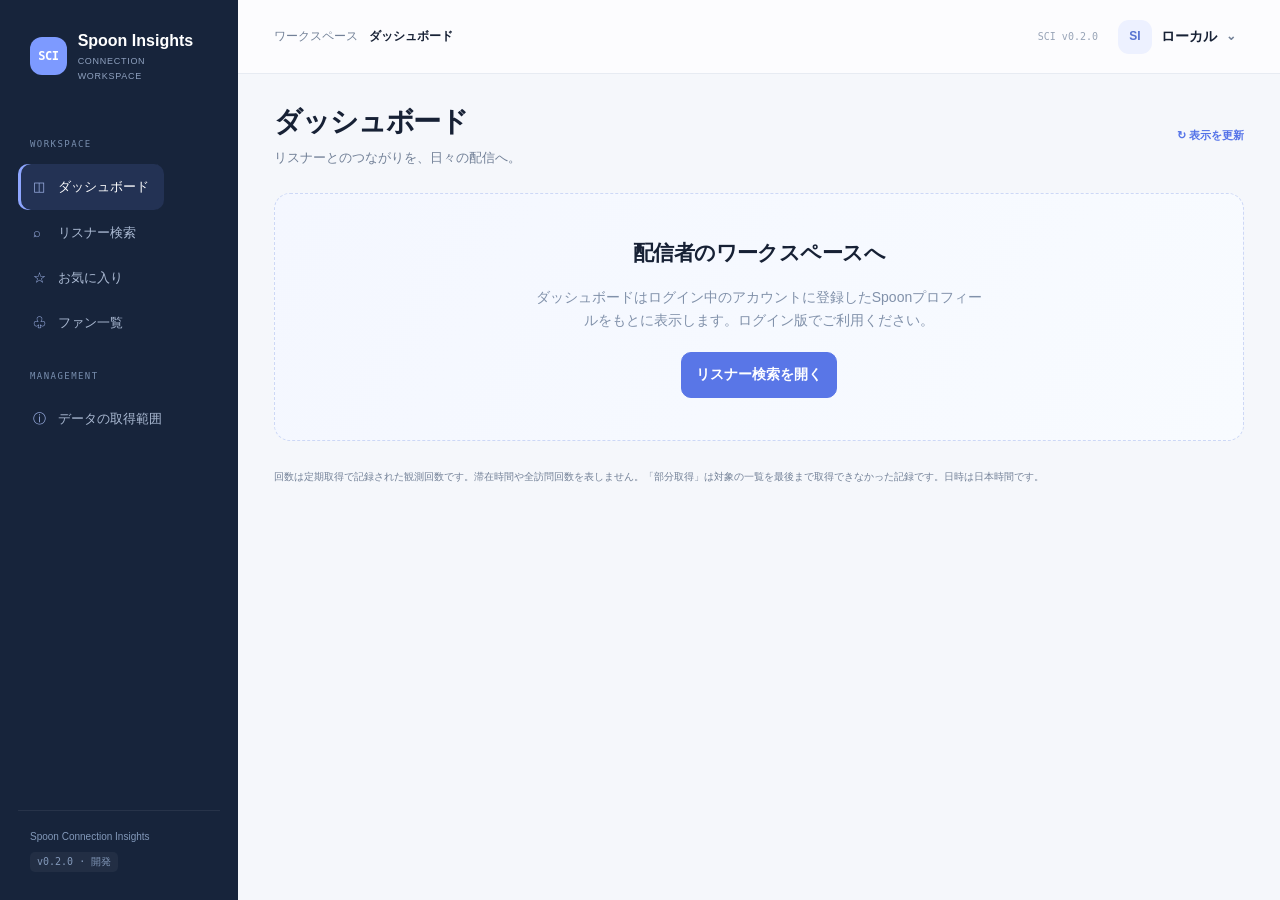
==== commit 97424910: "feat: add v0.2 broadcaster workspace and account settings" ====
--- a/spoondev/static/index.html
+++ b/spoondev/static/index.html
@@ -1,30 +1,18 @@
 <!doctype html>
 <html lang="ja">
 <meta charset="utf-8"><meta name="viewport" content="width=device-width,initial-scale=1">
-<title>Spoon Connection Insights · リスナー検索</title>
+<title>Spoon Insights · ダッシュボード</title>
 <style>
-:root{color-scheme:dark;--ink:#edf4f1;--muted:#98aaa5;--teal:#86e3ba;--line:#293a36;--paper:#14201d;--bg:#0c1412;--mono:ui-monospace,SFMono-Regular,Consolas,monospace}
-*{box-sizing:border-box}[hidden]{display:none!important}body{margin:0;background:var(--bg);color:var(--ink);font:14px/1.75 -apple-system,BlinkMacSystemFont,"Segoe UI","Noto Sans JP",sans-serif;-webkit-font-smoothing:antialiased}button,input,textarea,select{font:inherit}button{cursor:pointer;border:1px solid var(--line);border-radius:10px;background:#1a2924;color:var(--ink);padding:10px 14px;min-height:42px;transition:background .15s,border-color .15s,transform .15s}button:hover{border-color:#557365;background:#23382e}button:active{transform:translateY(1px)}button:disabled{cursor:default;opacity:.4}button:focus-visible,input:focus-visible,textarea:focus-visible,select:focus-visible,a:focus-visible,summary:focus-visible{outline:2px solid var(--teal);outline-offset:4px}a{color:var(--teal)}
-header{border-bottom:1px solid var(--line);background:radial-gradient(ellipse at 78% 0,#1b372b66,transparent 65%),#101b17}.header-inner{max-width:1220px;margin:auto;padding:0 28px}.brand-bar{display:flex;justify-content:space-between;align-items:center;padding:22px 0;border-bottom:1px solid #293a3680}.brand{display:flex;align-items:center;gap:10px;font-size:18px;font-weight:750;letter-spacing:-.03em}.brand-mark{display:flex;gap:3px;align-items:center;justify-content:center;width:32px;height:32px;border:1px solid #5a997c;border-radius:9px;background:#86e3ba12}.brand-mark i{width:3px;border-radius:2px;background:var(--teal);height:10px}.brand-mark i:nth-child(2){height:19px}.brand-mark i:nth-child(3){height:14px}.brand span{color:var(--teal)}.brand-edition{font:10px var(--mono);letter-spacing:.16em;color:var(--muted)}.hero{display:grid;grid-template-columns:1fr 340px;align-items:center;gap:32px;padding:36px 0 38px}.eyebrow{display:flex;gap:9px;align-items:center;color:var(--teal);font:10px var(--mono);letter-spacing:.18em}.eyebrow::before{content:"";height:1px;width:26px;background:var(--teal)}h1{font-size:clamp(32px,4vw,48px);letter-spacing:-.055em;line-height:1.3;font-weight:780;margin:14px 0 16px}h1 span{display:block}h1 .hero-accent{color:var(--teal)}.hero-copy p{margin:0;max-width:480px;color:#b7c6bf;font-size:13px;line-height:1.9}.network-art{width:100%;height:auto;opacity:.85}.shell{max-width:1220px;margin:auto;padding:24px 28px 40px}.stats{display:grid;grid-template-columns:repeat(3,minmax(0,1fr)) 1.35fr;gap:12px;margin-bottom:24px}.stat{border:1px solid var(--line);background:#14211c;border-radius:12px;padding:14px 18px}.stat-value{display:block;font:650 27px/1.25 var(--mono);letter-spacing:-.05em;color:var(--ink);font-variant-numeric:tabular-nums}.stat-label{display:block;margin-top:6px;color:var(--muted);font-size:11px}.stat-updated{display:flex;flex-direction:column;justify-content:center}.stat-updated .stat-value{font:12px/1.6 var(--mono);letter-spacing:0;margin-top:5px}.stat-updated .stat-label{margin:0}.stat-updated .stat-label::before{content:"";display:inline-block;width:5px;height:5px;background:var(--teal);border-radius:50%;margin-right:7px}
-.grid{display:grid;grid-template-columns:400px minmax(0,1fr);gap:20px;align-items:start}.grid.list-view{grid-template-columns:minmax(0,1fr)}.grid.list-view>#detail-slot{display:none}.card{background:var(--paper);border:1px solid var(--line);border-radius:18px;padding:26px;min-width:0;box-shadow:0 10px 32px #00000012}h2{font-size:21px;letter-spacing:-.03em;line-height:1.5;margin:0 0 18px;font-weight:730}h3{font-size:14px;letter-spacing:.01em;line-height:1.6}.tabs{display:flex;gap:5px;flex-wrap:wrap;margin:18px 0 24px;padding:5px;border:1px solid #30453a;border-radius:12px;background:#0d1712}.tabs button{border-color:transparent;background:transparent;color:var(--muted);font-size:12px;font-weight:650;padding:10px 16px;min-height:40px;border-radius:8px}.tabs button[aria-selected=true]{background:var(--teal);color:#10251b;box-shadow:0 3px 10px #0003}.tabs button:hover:not([aria-selected=true]){background:#20362a;color:var(--ink)}[aria-labelledby=search-title]>.tabs{display:grid;grid-template-columns:1fr 1.35fr 1fr}.tabs[aria-label="出現先の取得元"]{display:flex}
-form{display:flex;gap:8px}input,textarea,select{width:100%;min-width:0;padding:12px;border:1px solid #395144;border-radius:10px;background:#101b16;color:var(--ink);accent-color:var(--teal)}input::placeholder,textarea::placeholder{color:#788f81}input:focus,textarea:focus,select:focus{border-color:var(--teal)}input[type=checkbox]{vertical-align:middle;margin-right:5px}form button,#import-fans{background:var(--teal);color:#10251b;font-weight:700;border-color:var(--teal);flex:none}form button:hover,#import-fans:hover{background:#a3eccb}.hint,.sub,.empty{color:var(--muted);font-size:12px}.hint{margin:10px 0 18px;line-height:1.9}.hint:empty{display:none}.empty{padding:12px 0;line-height:1.9}.sub{overflow-wrap:anywhere}.identity{font:11px/1.8 var(--mono);color:#94ad9e;margin-top:3px}.person{display:block;width:100%;text-align:left;padding:12px;margin:5px 0;border-color:transparent;background:transparent}.person:hover{background:#24392c;border-color:#45624f}.person.active{background:#86e3ba12;border-color:#58876c}.name{font-size:15px;font-weight:700;line-height:1.6;overflow-wrap:anywhere;color:var(--ink)}.on-air{display:inline-flex;align-items:center;gap:4px;vertical-align:middle;margin-right:7px;padding:3px 6px;border-radius:4px;background:#e65368;color:#fff;font:800 9px/1.4 var(--mono);letter-spacing:.02em;white-space:nowrap;box-shadow:0 0 12px #e6536822}.on-air::before{content:"";width:4px;height:4px;border-radius:50%;background:white;flex:none}
-#favorites,#fans-list{display:grid;grid-template-columns:repeat(2,minmax(0,1fr));gap:12px}#favorites>h3,#fans-list>h3{grid-column:1/-1;display:flex;align-items:center;gap:12px;margin:16px 0 2px;color:#d5e6da;font-size:13px}#favorites>h3::before,#fans-list>h3::before{content:"";width:4px;height:14px;border-radius:2px;background:var(--teal)}#favorites>h3::after,#fans-list>h3::after{content:"";height:1px;background:var(--line);flex:1}#favorites>.empty,#fans-list>.empty{grid-column:1/-1;margin:0}.list-person{background:#101b16;border:1px solid #304336;border-radius:13px;padding:15px 16px;min-width:0;transition:border-color .15s}.list-person:hover{border-color:#567b63}.relation{display:flex;gap:12px;align-items:center;padding:18px 0;border-bottom:1px solid var(--line)}.relation .person{margin:0;padding:0;flex:1;min-width:0}.relation .person:hover{border-color:transparent;background:transparent;color:var(--teal)}.relation .person:hover .name{color:var(--teal)}.list-person>.relation{border:0;padding:0 0 12px}.list-person>.relation>button:not(.person){font-size:11px;padding:7px 10px;min-height:35px;white-space:nowrap;background:#1a2b20;border-color:#354e3b;color:#b9d3bf}.list-person>.relation>button[aria-pressed=true]{color:var(--teal);border-color:#648e71}.destination-preview{margin:0;padding-top:12px;border-top:1px solid #293d30}.destination-preview>.sub{font-size:10px;letter-spacing:.025em;color:#8ea998}.destination-links{display:flex;flex-wrap:wrap;gap:6px;margin:6px 0 12px}.destination-links:last-child{margin-bottom:0}.destination-links button{font-size:11px;text-align:left;overflow-wrap:anywhere;padding:5px 9px;min-height:30px;border-radius:7px;color:#c5e5cd;background:#243c2a;border-color:#3a5a40}.destination-links button:hover{background:#36573c;border-color:var(--teal)}.destination-links>.sub{font-size:11px;line-height:1.7}.temperature{font:700 22px/1.4 var(--mono);color:var(--teal);white-space:nowrap}.badge{font-size:10px;background:#b78c2926;color:#e3c77a;padding:3px 6px;border-radius:5px}
-.pager{display:flex;justify-content:space-between;align-items:center;gap:10px;border-top:1px solid var(--line);padding-top:18px;margin-top:24px}.pager button{font-size:12px;min-width:68px}.pager .sub{font-family:var(--mono);font-size:11px}.error{color:#ffc0b8;background:#5d292344;border:1px solid #77382b;padding:12px;border-radius:10px;line-height:1.8}.notice{margin-top:22px;padding-top:18px;border-top:1px solid var(--line);color:#90a397;font-size:11px;line-height:1.9}#detail-card:has(#detail-title){min-height:330px;display:flex;flex-direction:column;justify-content:center;text-align:center;background:radial-gradient(circle at 50% 50%,#29463545,transparent 75%),var(--paper)}#detail-card:has(#detail-title) #profile::before{content:"◎";display:block;font:56px/1.5 var(--mono);color:#6aa480;margin-bottom:14px}#detail-title{font-size:20px;color:#d5e6da}#profile h2{font-size:25px;overflow-wrap:anywhere}.spoon-profile-link{color:var(--ink);text-decoration:none;text-decoration-thickness:1px;text-underline-offset:6px}.spoon-profile-link::after{content:" ↗";color:var(--teal);font-size:.65em;vertical-align:middle}.spoon-profile-link:hover{color:var(--teal);text-decoration:underline}#profile h2 .on-air{vertical-align:middle}#detail h3{margin-top:24px;color:var(--teal)}.profile-actions{display:flex;gap:8px;flex-wrap:wrap;margin-top:18px}.profile-actions button{font-size:12px}.profile-browser-link{align-self:center;font-size:12px;text-underline-offset:4px;padding:9px 2px}#favorite-toggle[aria-pressed=true]{background:#86e3ba18;color:var(--teal);border-color:#5a8e71}
-#fan-owner-picker{margin:14px 0 22px}#fan-owner-picker label{display:block;font-size:11px;color:var(--muted);margin-bottom:7px}#fan-content>#fans-title{color:#b6d0bd;font-size:13px;padding:0 0 12px;border-bottom:1px solid var(--line);margin:0 0 12px}#fan-import-box{margin-bottom:20px;border:1px solid #354b3a;border-radius:10px;padding:12px 14px;background:#101b16}summary{cursor:pointer;font-size:12px;color:#bed4c2}#fan-import-box label{display:block;margin:14px 0 8px;color:#b0c4b5;font-size:12px}#fan-file{margin:8px 0}#fan-file::file-selector-button{font:inherit;color:var(--ink);background:#2b4332;border:0;border-radius:6px;padding:7px 10px;margin-right:9px}textarea{display:block;resize:vertical}#fan-export-source{font:11px/1.7 var(--mono)}#fan-owner-select{background:#101b16;color:var(--ink)}
-dialog{width:min(760px,calc(100vw - 32px));max-height:90vh;max-height:90dvh;border:1px solid #4d6e56;border-radius:18px;padding:24px;background:var(--paper);color:var(--ink);box-shadow:0 24px 100px #0008}dialog::backdrop{background:#020806bb;backdrop-filter:blur(5px)}.dialog-head{display:flex;justify-content:space-between;gap:15px;align-items:center}.dialog-head h2{margin:0;font-size:17px}.dialog-head button{font-size:12px;white-space:nowrap;flex:none;min-height:42px}#user-dialog{padding:0;overflow:auto;overscroll-behavior:contain}#user-dialog .user-dialog-head{position:sticky;top:0;background:#18271f;z-index:1;padding:15px 20px;border-bottom:1px solid var(--line)}#user-dialog #detail-card{border:0;border-radius:0;padding:24px;box-shadow:none}body.user-modal-open{overflow:hidden}table{border-collapse:collapse;width:100%;font-size:12px}th,td{text-align:left;padding:10px;border-bottom:1px solid var(--line)}th{color:#b7d0be;font-weight:600}.chart{width:100%;height:auto;background:#86e3ba12;border-radius:10px;margin:16px 0}.table-wrap{overflow:auto}.sr{position:absolute;width:1px;height:1px;padding:0;margin:-1px;overflow:hidden;clip:rect(0,0,0,0);white-space:nowrap;border:0}
-@media(max-width:1000px){.grid{grid-template-columns:360px minmax(0,1fr)}.hero{grid-template-columns:1fr 260px}.stats{grid-template-columns:repeat(3,minmax(0,1fr))}.stat-updated{grid-column:1/-1;flex-direction:row;align-items:center;justify-content:flex-start;gap:12px;padding:0 2px;background:transparent;border:0}.stat-updated .stat-value{margin:0}.stat-updated .stat-label{font-size:10px}}
-@media(max-width:760px){.header-inner{padding:0 22px}.brand-bar{padding:17px 0}.brand{font-size:16px}.brand-edition{font-size:8px;letter-spacing:.12em}.brand-mark{width:28px;height:28px}.hero{display:block;padding:25px 0 27px}.network-art{display:none}.eyebrow{font-size:9px}h1{font-size:32px;margin:12px 0;line-height:1.3}.hero-copy p{font-size:12px;max-width:300px}.shell{padding:18px 14px 30px}.stats{gap:8px;margin-bottom:18px}.stat{padding:12px 10px;border-radius:10px}.stat-value{font-size:23px}.stat-label{font-size:10px;margin-top:5px}.stat-updated{padding:3px 2px;gap:10px;border:0}.stat-updated .stat-value{font-size:10px}.grid,.grid.list-view{display:block}#detail-slot{display:none}.card{padding:20px 17px;border-radius:16px}h2{font-size:20px}.tabs{margin:14px 0 21px}.tabs button{font-size:11px;padding:9px 6px;min-height:40px}.tabs[aria-label="出現先の取得元"] button{padding:9px 13px}#favorites,#fans-list{grid-template-columns:minmax(0,1fr)}.list-person{padding:14px}.list-person .name{font-size:15px}.relation{flex-wrap:wrap}.relation .person{min-width:150px}.list-person>.relation{flex-wrap:nowrap;gap:9px}.list-person>.relation .person{min-width:0}.on-air{font-size:9px;padding:3px 5px;margin-right:5px}.notice{font-size:10px}.profile-actions{gap:7px}.profile-actions button{padding:9px 11px}#user-dialog{width:calc(100vw - 20px)}#user-dialog #detail-card{display:block;padding:20px 17px}#profile h2{font-size:23px}.stat-updated .stat-label{white-space:nowrap}}
-@media(max-width:360px){h1{font-size:28px}.brand-edition{display:none}.stat-value{font-size:20px}.tabs button{font-size:10px}.identity{font-size:10px}.list-person>.relation>button:not(.person){padding:7px 8px}}
-@media(prefers-reduced-motion:reduce){button,.list-person{transition:none}*{scroll-behavior:auto!important}}
-.account-bar{display:flex;justify-content:flex-end;align-items:center;gap:16px;padding:12px 0;color:var(--muted);font-size:12px}.account-bar button{padding:8px 12px}.danger{color:#ffb5b5;border-color:#814949;margin-bottom:18px}.danger:hover{background:#422a29}.side-nav{position:fixed;left:0;top:0;bottom:0;width:190px;padding:30px 14px;background:#0c1713;border-right:1px solid var(--line);z-index:5;display:flex;flex-direction:column;gap:10px}.side-nav button,.side-nav a{text-align:left;display:block;font-size:13px}.side-nav [aria-current="page"]{border-color:var(--teal);color:var(--teal);background:#20382a}.nav-title{font:10px var(--mono);letter-spacing:.12em;color:var(--muted);margin:14px 12px}body{padding-left:190px}.admin-user{display:flex;align-items:center;flex-wrap:wrap;gap:12px;padding:20px 0;border-bottom:1px solid var(--line)}.admin-user input{width:150px}#create-account{display:flex;flex-wrap:wrap;align-items:end;gap:16px;margin:24px 0}#create-account label{flex:1;min-width:180px}#create-account input{display:block;width:100%;margin-top:8px}#admin-panel{margin-bottom:24px}@media(max-width:900px){body{padding-left:0}.side-nav{position:static;width:auto;height:auto;flex-direction:row;flex-wrap:wrap;padding:12px;border-bottom:1px solid var(--line)}.nav-title{display:none}.side-nav button,.side-nav a{font-size:11px;padding:8px}.hero{grid-template-columns:1fr}.network-art{display:none}.admin-user{align-items:flex-start}.admin-user input{max-width:100%}}</style>
-<header><div class="header-inner"><div class="brand-bar"><div class="brand"><span class="brand-mark" aria-hidden="true"><i></i><i></i><i></i></span><span>SCI</span></div><span class="brand-edition">LISTENER OBSERVATORY</span></div><div class="hero"><div class="hero-copy"><div class="eyebrow">EXPLORE THE CONNECTIONS</div><h1><span>配信のつながりを、</span><span class="hero-accent">ひと目で。</span></h1><p>お気に入りとファンの出現先を、<br>月間温度とライブ観測から。</p></div><svg class="network-art" viewBox="0 0 340 180" fill="none" aria-hidden="true"><path d="M60 89L172 44L274 75M60 89L180 131L274 75M172 44L180 131M172 44L312 146M180 131L312 146M60 89L28 154" stroke="#466e54" stroke-width="1"/><path d="M60 89L172 44L274 75" stroke="#86e3ba" stroke-opacity=".7" stroke-width="1.5"/><circle cx="60" cy="89" r="28" fill="#86e3ba" fill-opacity=".04" stroke="#86e3ba" stroke-opacity=".25"/><circle cx="60" cy="89" r="15" fill="#203d2c" stroke="#86e3ba"/><path d="M54 89h12M60 83v12" stroke="#86e3ba"/><circle cx="172" cy="44" r="10" fill="#86e3ba"/><circle cx="274" cy="75" r="15" fill="#254932" stroke="#86e3ba"/><circle cx="274" cy="75" r="4" fill="#86e3ba"/><circle cx="180" cy="131" r="9" fill="#203d2c" stroke="#6ca781"/><circle cx="312" cy="146" r="5" fill="#446e50"/><circle cx="28" cy="154" r="4" fill="#446e50"/><text x="19" y="35" fill="#72937c" font-family="monospace" font-size="8" letter-spacing="2">LISTENER NETWORK</text><text x="219" y="172" fill="#72937c" font-family="monospace" font-size="8" letter-spacing="1.5">PEOPLE / PLACES</text></svg></div></div></header>
-<nav id="side-nav" class="side-nav" aria-label="メインナビゲーション"><div class="nav-title">WORKSPACE</div><button data-view="search" aria-current="page">ユーザー検索</button><button data-view="favorites">お気に入り</button><button data-view="fan-owners">ファン一覧</button><button id="data-info-nav">データの取得範囲</button><button id="admin-nav" hidden>ユーザー管理</button><a id="password-nav" href="/password" hidden>パスワード変更</a></nav><main class="shell"><section id="data-info-panel" class="card" hidden aria-labelledby="data-info-title"><p class="eyebrow">DATA COVERAGE / UPDATE</p><h2 id="data-info-title">データの取得範囲と更新</h2><p>リアルタイムの全行動を表示するサービスではありません。情報ごとに取得元・対象期間・更新タイミングが異なります。</p><div class="table-wrap"><table><thead><tr><th>情報</th><th>取得する範囲</th><th>収集と表示の更新</th></tr></thead><tbody><tr><td>ライブ観測・温度</td><td>Spoonの公開配信一覧で見つかった配信の、取得できたリスナーとその時点の温度。過去の記録を保存します。</td><td>標準起動スクリプトは1巡終了後に5分待機。実際の間隔は収集所要時間＋5分です。</td></tr><tr><td>一覧の最近のライブ観測</td><td>取得日時が直近30分以内の記録だけ。最終観測がそれ以前でも、過去の出現先は詳細に残ります。</td><td>開いている一覧を30秒ごとにDBから再表示。収集処理の頻度は変わりません。</td></tr><tr><td>詳細のライブ観測</td><td>保存済みの過去の出現先・温度を含みます。現在視聴中という意味ではありません。</td><td>詳細を開いた時、または「出現先を更新」でDBを読み直します。</td></tr><tr><td>月間温度</td><td>日本時間の今月のMONTHLYランキング。観測済みの配信者を対象に、取得済みランキングからリスナーの出現先を照合します。Spoon全配信者の網羅ではありません。</td><td>標準起動スクリプトは1巡終了後に1時間待機。実際の間隔は収集所要時間＋1時間。配信者ごとに保存するので同じ一覧でも取得時刻が異なります。</td></tr><tr><td>ON AIR</td><td>Spoonの公開配信一覧に、本人が配信者として載っているか。リスナーとしての参加や過去の観測では点灯しません。</td><td>画面から30秒ごとに確認、サーバーで30秒キャッシュ。通常でも約1分以上ずれる場合があります。取得失敗時は古い表示を消します。</td></tr><tr><td>Spoon全体から検索</td><td>Spoonの公開検索で返されるアカウント。全アカウント一覧ではありません。検索時に公開プロフィールを保存します。</td><td>検索実行時に取得し、同一検索結果を5分キャッシュ。保存済み検索はDBだけを検索します。</td></tr><tr><td>ファンの登録一覧</td><td>本人が取り込んだフォロワーJSONや数値ID。各ログインユーザーに紐付けて保存します。</td><td>取り込み時だけ更新。Spoonでのフォロー・解除は自動反映されません。出現先の表示は既存の観測・月間データを使い、30秒ごとにDBを確認します。</td></tr><tr><td>お気に入り</td><td>ログイン中のユーザーが登録した数値ID。出現先は取得済みの月間・ライブ記録を使います。</td><td>登録・解除時に保存。表示中は30秒ごとに観測を再確認します。お気に入りの登録状態を別端末で変えた場合は画面を再読み込みしてください。</td></tr></tbody></table></div><h3>空欄や更新のズレについて</h3><p>「記録がない」は活動がない証拠ではありません。非公開の情報、まだ見つけていない配信者、ページ上限や途中までしか取れていないページ、通信失敗、Spoon側の更新遅れで記録が抜けます。ライブ温度から月間温度を推測・補完することはしません。</p><p>上記の5分・1時間は標準スクリプトの設定です。別の起動引数なら頻度と範囲も変わります。収集が停止している、Macがスリープしている、通信制限で待機している場合は、画面を30秒ごとに更新しても新しいデータは増えません。</p><p>開発用DBは環境作成時のコピーです。公開用DBとは自動同期しません。Devで新しい観測が必要なら、Dev側で収集処理を起動してください。表示時刻は日本時間です。</p></section><section id="admin-panel" class="card" hidden><p class="eyebrow">ADMIN CONSOLE</p><h2>ユーザー管理</h2><p class="hint">利用者ID・初期パスワード・ラベルを設定します。初回ログイン時にパスワード変更が必要です。</p><form id="create-account"><label>ユーザーID<input id="new-user-id" required pattern="[a-z0-9_-]{3,64}" autocomplete="off" placeholder="testuser002"></label><label>初期パスワード<input id="new-user-password" type="password" required minlength="12" maxlength="1024" autocomplete="new-password"></label><label>ラベル<input id="new-user-label" required maxlength="64" value="保守" list="account-labels"></label><button>ユーザーを作成</button></form><datalist id="account-labels"><option value="保守"><option value="プラン1"><option value="プラン2"><option value="プラン3"></datalist><p id="admin-status" role="status"></p><div id="admin-users"></div></section><div id="stats" class="stats" aria-live="polite">集計を読み込み中…</div><div class="grid">
-<section class="card" aria-labelledby="search-title"><h2 id="search-title">ユーザーを検索</h2><div class="tabs" role="tablist" aria-label="ユーザーの探し方"><button id="search-view" role="tab" aria-selected="true">検索</button><button id="favorites-view" role="tab" aria-selected="false">お気に入り</button><button id="fan-owners-view" role="tab" aria-selected="false">ファン一覧</button></div><div id="search-panel"><form id="search-form"><label class="sr" for="query">表示名、プロフィール ID、数値 ID</label><input id="query" placeholder="表示名 / プロフィール ID / 数値 ID" autocomplete="off"><button>検索</button></form><p class="hint">同じ表示名でも、数値 ID で区別します。</p><label class="hint"><input id="global-search" type="checkbox" checked style="width:auto"> Spoon全体から検索</label><p id="search-source" class="hint"></p><div id="users" aria-live="polite"></div><div class="pager"><button id="prev" disabled>前へ</button><span id="page" class="sub"></span><button id="next" disabled>次へ</button></div></div><div id="favorites-panel" hidden><p class="hint">このブラウザに保存されます。ユーザーの詳細から登録できます。</p><p id="favorites-activity-status" class="hint" role="status"></p><div id="favorites" aria-live="polite"></div></div><div id="fan-owners-panel" hidden><div id="fan-owner-picker" hidden><label for="fan-owner-select">配信者を切り替える</label><select id="fan-owner-select"></select></div><div id="fan-owners" aria-live="polite"></div><section id="fan-content" hidden aria-labelledby="fans-title"><h3 id="fans-title">ファンのユーザー</h3><label for="fans-sort">並び替え</label><select id="fans-sort"><option value="recent">最近30分の観測を優先</option><option value="activity">最終ライブ観測が新しい順</option><option value="oldest">最終ライブ観測が古い順</option><option value="name">名前順</option><option value="name_desc">名前の逆順</option><option value="id">数値ID順</option></select><p id="fans-summary" class="hint" role="status"></p><button id="clear-fans" type="button" class="danger" disabled>ファン一覧の設定を解除</button><details id="fan-import-box"><summary>ご自身のフォロワー一覧を取り込む</summary><p class="hint">SpoonへログインしたPCブラウザで、自分のプロフィールを開いてください。下の「一覧保存スクリプトをコピー」でコピーした内容を開発者ツールのConsoleで実行し、保存されたJSONを選択します。Spoonの画面変更で取得できない場合は、本人が確認できる数値IDを入力できます。パスワードやログイン情報は不要です。</p><button id="copy-fan-export" type="button">一覧保存スクリプトをコピー</button><p id="fan-copy-status" class="hint" role="status"></p><textarea id="fan-export-source" readonly translate="no" class="notranslate" aria-label="一覧保存スクリプト（コピー用）" rows="5" hidden spellcheck="false"></textarea><label for="fan-file">保存したファン一覧（JSON / 数値IDのテキスト）</label><input id="fan-file" type="file" accept=".json,.txt,application/json,text/plain"><label for="fan-input">またはファンの数値IDを入力（改行・カンマ区切り）</label><textarea id="fan-input" rows="4" placeholder="312029086&#10;317015673"></textarea><label class="hint"><input id="fan-owner-confirm" type="checkbox" style="width:auto"> この配信者は自分のアカウントです</label><label class="hint"><input id="fan-complete" type="checkbox" style="width:auto"> 全件一覧として置き換える（未チェックなら追加）</label><p class="hint">置き換えると、今回の一覧にない登録ファンは解除されます。部分的な一覧なら追加してください。</p><button id="import-fans">一覧を登録</button></details><p id="fan-import-status" class="hint" role="status"></p><div id="fans-list" aria-live="polite"></div><div class="pager"><button id="fans-prev" disabled>前へ</button><span id="fans-page" class="sub"></span><button id="fans-next" disabled>次へ</button></div></section></div><p id="favorites-error" class="error" role="alert" hidden></p></section>
+:root{--bg:#f5f7fb;--panel:#fff;--ink:#172135;--muted:#728097;--line:#e7ebf2;--teal:#5372e8;--mint:#18a78c;--mono:ui-monospace,SFMono-Regular,Menlo,monospace}*{box-sizing:border-box}[hidden]{display:none!important}body{margin:0;padding-left:238px;background:var(--bg);color:var(--ink);font:14px/1.65 -apple-system,BlinkMacSystemFont,"Segoe UI","Noto Sans JP",sans-serif}button,input,textarea,select{font:inherit}button,a,input,select,textarea{outline-offset:4px}button{cursor:pointer;border:1px solid var(--line);border-radius:10px;background:#fff;color:var(--ink);padding:10px 14px;min-height:42px;font-weight:600;transition:background .15s,border-color .15s}button:hover{background:#f0f3ff;border-color:#b7c4f5}button:disabled{opacity:.45;cursor:default}button:focus-visible,a:focus-visible,input:focus-visible{outline:2px solid var(--teal)}a{color:var(--teal);text-decoration:none}input,textarea,select{border:1px solid #dce2ee;border-radius:10px;background:#fff;color:var(--ink);padding:11px 12px;max-width:100%}textarea{width:100%;resize:vertical}label{display:block}h1,h2,h3,p{margin-top:0}h1{font-size:28px;letter-spacing:-.04em;line-height:1.4;margin-bottom:6px}h2{font-size:18px;letter-spacing:-.025em;margin-bottom:16px}h3{font-size:14px;margin:22px 0 12px}p{margin-bottom:12px}.hint,.sub,.empty,.notice{color:var(--muted);font-size:12px}.empty{padding:16px 0}.error{color:#c83b54;font-size:13px}.eyebrow{font:10px var(--mono);letter-spacing:.12em;color:var(--teal)}.shell{max-width:1420px;padding:28px 36px 40px;margin:auto}.page-heading{display:flex;justify-content:space-between;gap:20px;align-items:center;margin-bottom:24px}.page-heading p{margin:0;color:var(--muted);font-size:13px}.card{background:#fff;border:1px solid var(--line);border-radius:16px;padding:24px;box-shadow:0 3px 18px #17213503}.grid{display:grid;grid-template-columns:390px minmax(0,1fr);gap:22px}.grid.list-view{grid-template-columns:minmax(0,1fr)}.grid.list-view #detail-slot{display:none}.side-nav{position:fixed;left:0;top:0;bottom:0;width:238px;background:#17243b;color:#bcc8dc;padding:28px 18px;display:flex;flex-direction:column;gap:7px;z-index:10}.product-lockup{display:flex;align-items:center;gap:11px;margin:0 12px 30px}.product-icon{width:38px;height:38px;border-radius:12px;background:#7d9aff;color:#fff;display:grid;place-items:center;font:bold 12px var(--mono);letter-spacing:-.04em}.product-lockup strong{font-size:16px;color:#fff}.product-lockup small{display:block;font-size:9px;letter-spacing:.08em;color:#8fa1bf}.nav-title{font:9px var(--mono);letter-spacing:.16em;color:#788eae;margin:18px 12px 8px}.side-nav button{text-align:left;border:0;background:none;color:#aab9d2;font-size:13px;padding:12px 15px;font-weight:500}.side-nav button:hover{background:#ffffff0a;color:#fff}.side-nav button[aria-current=page]{background:#758cfa20;color:#fff;box-shadow:inset 3px 0 #8ea6ff}.nav-glyph{display:inline-block;width:25px;color:#9cb0e4}.nav-footer{margin-top:auto;padding:18px 12px 0;border-top:1px solid #ffffff12;font-size:10px;color:#8399ba}.version{display:inline-block;padding:3px 7px;border-radius:5px;background:#ffffff0c;margin-top:7px;font:10px var(--mono)}.topbar{height:74px;border-bottom:1px solid var(--line);background:#ffffffb3;display:flex;align-items:center;justify-content:space-between;padding:0 36px;gap:12px}.topbar-label{font-size:12px;color:var(--muted)}.topbar-label strong{color:var(--ink);margin-left:8px}.topbar-actions{display:flex;align-items:center;gap:12px}.account-button{display:flex;align-items:center;gap:9px;border:0;background:transparent;padding:6px 8px}.avatar{width:34px;height:34px;border-radius:11px;background:#edf1ff;color:#5773d1;display:grid;place-items:center;font-size:12px;font-weight:700;flex-shrink:0}.topbar-version{font:10px var(--mono);color:#98a4b7}.badge{display:inline-block;border-radius:6px;padding:3px 7px;background:#eef2ff;color:#6478bc;font-size:10px}.on-air{display:inline-flex;align-items:center;gap:4px;background:#fff0f0;color:#ce4566;border-radius:6px;padding:3px 6px;font:700 9px var(--mono);letter-spacing:.03em;margin-right:6px}.on-air::before{content:"";width:5px;height:5px;background:#e45f77;border-radius:50%}.metric-grid{display:grid;grid-template-columns:repeat(4,minmax(0,1fr));gap:16px;margin-bottom:24px}.metric-card{position:relative;padding:20px 22px;background:#fff;border:1px solid var(--line);border-radius:14px}.metric-label{color:var(--muted);font-size:11px;margin-bottom:10px}.metric-value{font:650 30px/1.3 var(--mono);letter-spacing:-.05em}.metric-note{font-size:10px;color:#66758c;margin-top:8px}.metric-symbol{position:absolute;right:20px;top:18px;background:#f0f3ff;color:#738ae8;border-radius:8px;padding:4px 8px;font-size:13px}.dashboard-columns{display:grid;grid-template-columns:minmax(0,1.8fr) minmax(260px,1fr);gap:22px}.panel-heading{display:flex;justify-content:space-between;gap:12px;align-items:center;margin-bottom:16px}.panel-heading h2{margin:0}.muted-link{font-size:11px;color:var(--teal)}.dashboard-profile{display:flex;align-items:center;gap:10px;margin-bottom:22px}.status-pill{font-size:10px;padding:4px 8px;border-radius:20px;background:#ecf8f3;color:#398873}.status-pill.stale{background:#fff5e7;color:#b38534}.listener-identity .mobile-metrics{display:none}.listener-table{width:100%;border-collapse:collapse;font-size:12px}.listener-table th{text-align:left;color:#68778e;font-size:11px;font-weight:500;padding:10px 8px;border-bottom:1px solid var(--line)}.listener-table td{padding:13px 8px;border-bottom:1px solid #f0f2f7;vertical-align:middle}.listener-table th:first-child,.listener-table td:first-child{padding-left:0}.listener-identity{display:flex;align-items:center;gap:10px}.listener-identity button{border:0;padding:0;text-align:left;background:transparent;min-height:0}.listener-identity strong{font-size:12px;font-weight:600}.listener-identity small{display:block;color:#64748b;font-size:11px}.temperature{font:600 18px var(--mono);color:var(--teal);white-space:nowrap}.source-note{color:#66758c;font-size:11px;line-height:1.8;margin-top:14px}.new-badge{font-size:9px;color:#199d84;background:#e8f7f1;border-radius:5px;padding:2px 5px;margin-left:6px}.activity-chart{display:flex;align-items:flex-end;gap:14px;height:150px;padding:22px 4px 0;margin-top:16px}.chart-column{flex:1;min-width:0;display:flex;flex-direction:column;align-items:center;justify-content:flex-end;height:100%;gap:7px}.chart-column small{font:9px var(--mono);color:#66758c}.chart-bar{width:100%;max-width:34px;background:#879cf3;border-radius:5px 5px 2px 2px;min-height:2px;position:relative}.chart-count{font:10px var(--mono);color:#7890d7}.insight-box{background:#f6f8fd;border-radius:12px;padding:16px;margin-top:20px;font-size:12px;line-height:1.8;color:#7586a1}.dashboard-empty{padding:42px 28px;text-align:center;background:linear-gradient(120deg,#f4f7ff,#f8fbff);border:1px dashed #cdd8f6;border-radius:16px}.dashboard-empty h2{font-size:21px}.dashboard-empty p{max-width:460px;margin:0 auto 20px;color:#8191aa}.primary{background:#5976e7;color:#fff;border-color:#5976e7}.primary:hover{background:#4b65cb;color:#fff}.danger{color:#c74c61;border-color:#f1d6dc}.danger:hover{background:#fff4f5}.tabs{display:flex;gap:6px;background:#f3f5fa;border-radius:10px;padding:4px;margin-bottom:20px}.tabs button{flex:1;border:0;background:transparent;font-size:11px;padding:8px;min-height:36px;color:#8a98ad}.tabs [aria-selected=true]{background:#fff;color:var(--teal);box-shadow:0 2px 8px #18213508}.person{border:0;background:transparent;text-align:left;width:100%;padding:12px 0;min-width:0;font-weight:400}.person:hover{background:#f7f9fe}.person.active{background:#f4f7ff}.person .name{font-size:13px;font-weight:650;overflow-wrap:anywhere}.identity{font-size:10px;margin-top:3px;overflow-wrap:anywhere}.pager{display:flex;align-items:center;justify-content:space-between;gap:12px;margin-top:22px}.pager button{padding:8px 12px;font-size:11px}.list-person{padding:18px;border:1px solid var(--line);border-radius:12px;background:#fff}.relation{display:flex;align-items:center;gap:14px;border-bottom:1px solid var(--line);padding:14px 0}.relation .person{flex:1}.list-person .relation{border:0;padding:0}.relation .sub{font-size:10px}.relation>button:not(.person){font-size:10px;padding:8px}.destination-preview{border-top:1px solid #f0f2f7;margin-top:12px;padding-top:12px}.destination-preview>.sub{font-size:10px;margin-top:9px}.destination-links{display:flex;flex-wrap:wrap;gap:5px;margin-top:6px}.destination-links button{font-size:10px;min-height:30px;padding:5px 8px;background:#f7f9fe;font-weight:500}.destination-links .sub{font-size:10px;line-height:1.8}.destination-preview .hint{margin-bottom:0}#favorites,#fans-list{display:grid;grid-template-columns:repeat(2,minmax(0,1fr));gap:16px}#favorites>h3,#favorites>.empty,#fans-list>h3,#fans-list>.empty{grid-column:1/-1;margin:8px 0 0}#search-form{display:flex;gap:8px}#query{flex:1;min-width:0}#search-form button{background:var(--teal);color:#fff;border:0}.search-options{display:flex;align-items:center;justify-content:space-between;gap:8px}.profile-actions{display:flex;flex-wrap:wrap;gap:8px;margin:18px 0}.profile-actions button,.profile-actions a{font-size:11px;padding:9px 11px}#profile h2{font-size:21px}.spoon-profile-link{color:var(--ink)}#fan-import-box{background:#f8fafd;border:1px solid var(--line);border-radius:12px;padding:16px;margin:18px 0}summary{cursor:pointer;font-weight:600;font-size:12px}#fan-import-box>label{font-size:12px;margin:18px 0 8px}#fan-file{width:100%}#fan-input{display:block}#fans-sort{font-size:12px;margin-bottom:16px}.fan-filters{display:flex;flex-wrap:wrap;gap:8px;margin:18px 0}.fan-filters label:first-child{flex:1;min-width:160px}.fan-filters input{width:100%}.fan-filters select{font-size:12px}.fan-filters button{font-size:12px}#clear-fans{font-size:11px;margin:14px 0}.admin-user{display:flex;align-items:center;flex-wrap:wrap;gap:10px;padding:18px 0;border-bottom:1px solid var(--line)}.admin-user input{width:140px}.admin-user button{font-size:11px}.admin-user strong{min-width:130px}.admin-user .sub{font-size:10px}#create-account{display:flex;flex-wrap:wrap;align-items:flex-end;gap:14px;margin:20px 0}#create-account label{flex:1;min-width:180px;font-size:11px}#create-account input{display:block;width:100%;margin-top:6px}.table-wrap{overflow:auto;max-width:100%}table{width:100%;border-collapse:collapse}th,td{text-align:left;padding:12px;border-bottom:1px solid var(--line);font-size:12px;vertical-align:top}.table-wrap table:not(.listener-table){min-width:520px}#data-info-panel h3{margin-top:28px}.settings-layout{display:grid;grid-template-columns:1fr 1fr;gap:22px}.form-field{margin-bottom:18px}.form-field label{font-size:11px;color:#74829a;margin-bottom:7px}.form-field input{width:100%}.settings-summary{padding:18px;background:#f6f8fc;border-radius:12px;font-size:12px}.settings-summary strong{display:block;margin-bottom:5px}.account-chip{font-size:10px;background:#f1f4fb;border-radius:5px;padding:4px 7px;color:#8190a5}.stats{display:grid;grid-template-columns:repeat(4,minmax(0,1fr));gap:12px;margin:20px 0}.stat{border:1px solid var(--line);border-radius:10px;padding:15px}.stat-value{display:block;font:650 24px var(--mono)}.stat-label{display:block;font-size:10px;color:var(--muted)}.stat-updated .stat-value{font:11px var(--mono)}.chart{width:100%;height:auto}.notice{font-size:10px;margin:28px 0 0}.sr{position:absolute;width:1px;height:1px;overflow:hidden;clip:rect(0,0,0,0)}dialog{border:0;border-radius:18px;width:min(750px,calc(100vw - 28px));max-height:90dvh;padding:0;background:#fff;box-shadow:0 20px 80px #15243b30;color:var(--ink)}dialog::backdrop{background:#0d193266;backdrop-filter:blur(3px)}.dialog-head{position:sticky;top:0;background:#fff;border-bottom:1px solid var(--line);display:flex;align-items:center;justify-content:space-between;padding:20px 24px;z-index:2}.dialog-head h2{margin:0;font-size:16px}.dialog-head button{font-size:11px;min-height:34px}#user-dialog #detail-card{border:0;box-shadow:none;padding:24px}#history-content{padding:24px}.user-modal-open{overflow:hidden}.metric-placeholder{color:#a6b1c4}.dashboard-section-loading{color:#99a5b7;padding:22px}.mini-rank{display:flex;align-items:center;gap:10px;padding:12px 0;border-bottom:1px solid #f0f2f7}.mini-rank .rank-position{font:11px var(--mono);color:#a5b0c1;min-width:15px}.mini-rank .person{padding:0;min-height:0}.mini-rank .temperature{font-size:16px}.screen-toolbar{display:flex;gap:10px;align-items:center;justify-content:space-between;margin-bottom:18px}.inline-empty{border:1px dashed var(--line);border-radius:10px;padding:20px;color:#8c9bb2;font-size:12px}.setting-status{font-size:12px;color:var(--teal);margin-top:12px}.new-listeners{display:flex;flex-wrap:wrap;gap:8px}.new-listener-chip{display:flex;align-items:center;gap:7px;border:1px solid var(--line);border-radius:9px;padding:7px 10px;font-size:11px}.home-action{border:0;background:transparent;color:var(--teal);padding:0;font-size:11px;min-height:0}
+@media(max-width:1150px){body{padding-left:204px}.side-nav{width:204px}.shell{padding:24px}.topbar{padding:0 24px}.dashboard-columns{grid-template-columns:minmax(0,1fr)}.grid{grid-template-columns:330px minmax(0,1fr)}.metric-card{padding:16px}.metric-value{font-size:26px}}@media(max-width:800px){body{padding-left:0}.side-nav{position:static;width:auto;padding:12px 14px;display:block}.product-lockup{margin:0 0 12px}.product-lockup small{display:none}.product-icon{width:28px;height:28px}.product-lockup strong{font-size:14px}.side-nav .nav-links{display:flex;gap:6px;overflow:auto;padding-bottom:3px}.side-nav button{white-space:nowrap;padding:9px 11px;font-size:11px}.nav-title,.nav-footer,.nav-glyph,.product-description{display:none}.topbar{height:58px;padding:0 16px}.topbar-version{display:none}.topbar-label{font-size:10px}.account-button{font-size:11px}.account-button .avatar{width:28px;height:28px}.shell{padding:20px 14px}.page-heading{align-items:flex-start;gap:10px;margin-bottom:18px}h1{font-size:23px}.page-heading p{font-size:11px}.page-heading>button{font-size:10px;padding:8px 10px;min-height:34px}.card{padding:18px;border-radius:13px}.metric-grid{grid-template-columns:repeat(2,minmax(0,1fr));gap:10px;margin-bottom:18px}.metric-card{padding:15px}.metric-value{font-size:25px}.metric-label{font-size:10px}.metric-note{font-size:9px}.metric-symbol{top:12px;right:12px;font-size:10px}.dashboard-columns{gap:18px}.settings-layout{grid-template-columns:1fr}.grid,.grid.list-view{display:block}#detail-slot{display:none}#favorites,#fans-list{grid-template-columns:minmax(0,1fr)}.listener-table .desktop-only{display:none}.listener-table .mobile-metrics{display:block;color:#7f91b6;margin-top:4px}.listener-table td{padding:12px 5px}.listener-table th{padding:8px 5px}.listener-identity{gap:7px}.listener-identity .avatar{width:29px;height:29px}.listener-identity strong{font-size:11px}.listener-table .temperature{font-size:15px}.listener-table td:last-child{white-space:nowrap}.listener-identity small{font-size:9px}.activity-chart{gap:9px}.stats{grid-template-columns:repeat(2,minmax(0,1fr))}.relation{flex-wrap:wrap}.list-person .relation{flex-wrap:nowrap}.relation .person{min-width:0}.destination-preview{margin-top:10px}.profile-actions{gap:6px}.profile-actions button,.profile-actions a{font-size:10px;padding:8px}#profile h2{font-size:20px}.dialog-head{padding:16px 18px}#user-dialog #detail-card{padding:18px}#create-account{display:block}#create-account label{margin-bottom:14px}.admin-user input{width:120px}.admin-user strong{width:100%;min-width:0}.screen-toolbar{flex-wrap:wrap}.dashboard-profile{flex-wrap:wrap}.dashboard-empty{padding:30px 18px}}@media(prefers-reduced-motion:reduce){*{transition:none!important;scroll-behavior:auto!important}}
+</style>
+<nav id="side-nav" class="side-nav" aria-label="メインナビゲーション"><div class="product-lockup"><div class="product-icon">SCI</div><div><strong>Spoon Insights</strong><small>CONNECTION WORKSPACE</small></div></div><div class="nav-title">WORKSPACE</div><div class="nav-links"><button data-view="home" aria-current="page"><span class="nav-glyph">◫</span>ダッシュボード</button><button data-view="search"><span class="nav-glyph">⌕</span>リスナー検索</button><button data-view="favorites"><span class="nav-glyph">☆</span>お気に入り</button><button data-view="fan-owners"><span class="nav-glyph">♧</span>ファン一覧</button></div><div class="nav-title">MANAGEMENT</div><div class="nav-links"><button id="admin-nav" hidden><span class="nav-glyph">▦</span>ユーザー管理</button><button id="data-info-nav"><span class="nav-glyph">ⓘ</span>データの取得範囲</button></div><div class="nav-footer">Spoon Connection Insights<br><span class="version">v0.2.0 · 開発</span></div></nav><header class="topbar"><div class="topbar-label">ワークスペース <strong id="topbar-page">ダッシュボード</strong></div><div class="topbar-actions"><span class="topbar-version">SCI v0.2.0</span><button id="account-open" class="account-button" aria-label="アカウント設定を開く"><span class="avatar" id="account-avatar">SI</span><span id="account-name">ローカル</span><span class="sub">⌄</span></button></div></header><main class="shell"><div class="page-heading"><div><h1 id="page-title">ダッシュボード</h1><p id="page-subtitle">リスナーとのつながりを、日々の配信へ。</p></div><button id="home-refresh" class="home-action">↻ 表示を更新</button></div><section id="dashboard-panel"><div id="dashboard-content" class="dashboard-section-loading">ダッシュボードを読み込み中…</div></section><section id="settings-panel" hidden><div class="settings-layout"><section class="card"><h2>アカウント</h2><div class="settings-summary"><strong id="settings-username"></strong><span id="settings-role" class="account-chip"></span> <span id="settings-label" class="account-chip"></span></div><h3>Spoonプロフィールを紐付ける</h3><p class="hint">ダッシュボードで見る、ご自身の配信者プロフィールを登録します。Spoonのログイン情報は不要です。</p><form id="profile-settings-form"><div class="form-field"><label for="my-spoon-id">SpoonプロフィールURL・数値ID</label><input id="my-spoon-id" placeholder="https://www.spooncast.net/jp/channel/316644201/tab/home" autocomplete="off"></div><button class="primary">プロフィールを保存</button><button type="button" id="unlink-profile" class="danger">紐付けを解除</button><p id="profile-settings-status" class="setting-status" role="status"></p></form><div id="linked-profile" class="hint"></div><p class="source-note">この登録はSpoon側の本人認証ではありません。自分の配信者IDを指定してください。解除してもお気に入りや観測データは削除しません。</p></section><section class="card"><h2>ログインとセキュリティ</h2><p class="hint">パスワード変更はこの画面から行います。変更後は再ログインが必要です。</p><form id="account-password-form"><div class="form-field"><label for="account-current-password">現在のパスワード</label><input id="account-current-password" type="password" autocomplete="current-password" required></div><div class="form-field"><label for="account-new-password">新しいパスワード（12文字以上）</label><input id="account-new-password" type="password" autocomplete="new-password" minlength="12" maxlength="1024" required></div><div class="form-field"><label for="account-confirm-password">新しいパスワードの確認</label><input id="account-confirm-password" type="password" autocomplete="new-password" required></div><button>パスワードを変更</button><p id="account-password-status" class="setting-status" role="status"></p></form><h3>この端末からログアウト</h3><button id="account-logout">ログアウト</button></section></div></section><section id="data-info-panel" class="card" hidden aria-labelledby="data-info-title"><p class="eyebrow">DATA COVERAGE / UPDATE</p><h2 id="data-info-title">データの取得範囲と更新</h2><p>リアルタイムの全行動を表示するサービスではありません。情報ごとに取得元・対象期間・更新タイミングが異なります。</p><div class="table-wrap"><table><thead><tr><th>情報</th><th>取得する範囲</th><th>収集と表示の更新</th></tr></thead><tbody><tr><td>ライブ観測・温度</td><td>Spoonの公開配信一覧で見つかった配信の、取得できたリスナーとその時点の温度。過去の記録を保存します。</td><td>標準起動スクリプトは1巡終了後に5分待機。実際の間隔は収集所要時間＋5分です。</td></tr><tr><td>一覧の最近のライブ観測</td><td>取得日時が直近30分以内の記録だけ。最終観測がそれ以前でも、過去の出現先は詳細に残ります。</td><td>開いている一覧を30秒ごとにDBから再表示。収集処理の頻度は変わりません。</td></tr><tr><td>詳細のライブ観測</td><td>保存済みの過去の出現先・温度を含みます。現在視聴中という意味ではありません。</td><td>詳細を開いた時、または「出現先を更新」でDBを読み直します。</td></tr><tr><td>月間温度</td><td>日本時間の今月のMONTHLYランキング。観測済みの配信者を対象に、取得済みランキングからリスナーの出現先を照合します。Spoon全配信者の網羅ではありません。</td><td>標準起動スクリプトは1巡終了後に1時間待機。実際の間隔は収集所要時間＋1時間。配信者ごとに保存するので同じ一覧でも取得時刻が異なります。Spoon側ランキングも算定・更新タイミングがあるため、連続取得で即時値になるとは限りません。</td></tr><tr><td>DJ別のSpoon</td><td>公開FANランキングが返す、リスナーから特定DJへのSpoon数。集計期間は未確認で、全サービスの総投げ額・月間額・円換算ではありません。</td><td>指定したDJのcollect-gifts実行時に取得。標準は1巡後1時間待機。画面は30秒ごとにDBを確認します。</td></tr><tr><td>ON AIR</td><td>Spoonの公開配信一覧に、本人が配信者として載っているか。リスナーとしての参加や過去の観測では点灯しません。</td><td>画面から30秒ごとに確認、サーバーで30秒キャッシュ。通常でも約1分以上ずれる場合があります。取得失敗時は古い表示を消します。</td></tr><tr><td>Spoon全体から検索</td><td>Spoonの公開検索で返されるアカウント。全アカウント一覧ではありません。検索時に公開プロフィールを保存します。</td><td>検索実行時に取得し、同一検索結果を5分キャッシュ。保存済み検索はDBだけを検索します。</td></tr><tr><td>ファンの登録一覧</td><td>本人が取り込んだフォロワーJSONや数値ID。各ログインユーザーに紐付けて保存します。</td><td>取り込み時だけ更新。Spoonでのフォロー・解除は自動反映されません。出現先の表示は既存の観測・月間データを使い、30秒ごとにDBを確認します。</td></tr><tr><td>お気に入り</td><td>ログイン中のユーザーが登録した数値ID。出現先は取得済みの月間・ライブ記録を使います。</td><td>登録・解除時に保存。表示中は30秒ごとに観測を再確認します。お気に入りの登録状態を別端末で変えた場合は画面を再読み込みしてください。</td></tr></tbody></table></div><h3>空欄や更新のズレについて</h3><p>「記録がない」は活動がない証拠ではありません。非公開の情報、まだ見つけていない配信者、ページ上限や途中までしか取れていないページ、通信失敗、Spoon側の更新遅れで記録が抜けます。ライブ温度から月間温度を推測・補完することはしません。</p><p>上記の5分・1時間は標準スクリプトの設定です。別の起動引数なら頻度と範囲も変わります。収集が停止している、Macがスリープしている、通信制限で待機している場合は、画面を30秒ごとに更新しても新しいデータは増えません。</p><p>開発用DBは環境作成時のコピーです。公開用DBとは自動同期しません。Devで新しい観測が必要なら、Dev側で収集処理を起動してください。表示時刻は日本時間です。</p></section><section id="admin-panel" class="card" hidden><p class="eyebrow">ADMIN CONSOLE</p><h2>ユーザー管理</h2><p class="hint">利用者ID・初期パスワード・ラベルを設定します。初回ログイン時にパスワード変更が必要です。</p><form id="create-account"><label>ユーザーID<input id="new-user-id" required pattern="[a-z0-9_-]{3,64}" autocomplete="off" placeholder="testuser002"></label><label>初期パスワード<input id="new-user-password" type="password" required minlength="12" maxlength="1024" autocomplete="new-password"></label><label>ラベル<input id="new-user-label" required maxlength="64" value="保守" list="account-labels"></label><button>ユーザーを作成</button></form><datalist id="account-labels"><option value="保守"><option value="プラン1"><option value="プラン2"><option value="プラン3"></datalist><p id="admin-status" role="status"></p><div id="admin-users"></div><details id="system-stats"><summary>システム全体の収集状況（kitomoyaのみ）</summary><div id="stats" class="stats" aria-live="polite">集計を読み込み中…</div><h3>収集の前回実行記録</h3><p class="hint">この記録はプロセスの生存確認ではありません。開始後にMacや収集を停止した場合も「完了記録なし」として残ります。</p><div id="collection-status" class="table-wrap"></div></details></section><div class="grid" hidden>
+<section class="card" aria-labelledby="search-title"><h2 id="search-title">ユーザーを検索</h2><div class="tabs" role="tablist" aria-label="ユーザーの探し方" hidden><button id="search-view" role="tab" aria-selected="true">検索</button><button id="favorites-view" role="tab" aria-selected="false">お気に入り</button><button id="fan-owners-view" role="tab" aria-selected="false">ファン一覧</button></div><div id="search-panel"><form id="search-form"><label class="sr" for="query">表示名、プロフィール ID、数値 ID</label><input id="query" placeholder="表示名 / プロフィール ID / 数値 ID" autocomplete="off"><button>検索</button></form><p class="hint">同じ表示名でも、数値 ID で区別します。</p><label class="hint"><input id="global-search" type="checkbox" checked style="width:auto"> Spoon全体から検索</label><p id="search-source" class="hint"></p><div id="users" aria-live="polite"></div><div class="pager"><button id="prev" disabled>前へ</button><span id="page" class="sub"></span><button id="next" disabled>次へ</button></div></div><div id="favorites-panel" hidden><p class="hint">このブラウザに保存されます。ユーザーの詳細から登録できます。</p><p id="favorites-activity-status" class="hint" role="status"></p><div id="favorites" aria-live="polite"></div></div><div id="fan-owners-panel" hidden><div id="fan-owner-picker" hidden><label for="fan-owner-select">配信者を切り替える</label><select id="fan-owner-select"></select></div><div id="fan-owners" aria-live="polite"></div><section id="fan-content" hidden aria-labelledby="fans-title"><h3 id="fans-title">ファンのユーザー</h3><form id="fans-filter-form" class="fan-filters"><label><span class="sr">登録ファンを名前・IDで絞り込み</span><input id="fans-query" maxlength="200" placeholder="ファンの名前・IDで絞り込み" autocomplete="off"></label><label><span class="sr">観測による絞り込み</span><select id="fans-activity"><option value="all">登録ファン全員</option><option value="recent">最近30分の観測あり</option></select></label><button>絞り込む</button><button type="button" id="fans-filter-clear">クリア</button></form><label for="fans-sort">並び替え</label><select id="fans-sort"><option value="recent">最近30分の観測を優先</option><option value="activity">最終ライブ観測が新しい順</option><option value="oldest">最終ライブ観測が古い順</option><option value="name">名前順</option><option value="name_desc">名前の逆順</option><option value="id">数値ID順</option></select><p id="fans-summary" class="hint" role="status"></p><button id="clear-fans" type="button" class="danger" disabled>ファン一覧の設定を解除</button><details id="fan-import-box"><summary>ご自身のフォロワー一覧を取り込む</summary><p class="hint">SpoonへログインしたPCブラウザで、自分のプロフィールを開いてください。下の「一覧保存スクリプトをコピー」でコピーした内容を開発者ツールのConsoleで実行し、保存されたJSONを選択します。Spoonの画面変更で取得できない場合は、本人が確認できる数値IDを入力できます。パスワードやログイン情報は不要です。</p><button id="copy-fan-export" type="button">一覧保存スクリプトをコピー</button><p id="fan-copy-status" class="hint" role="status"></p><textarea id="fan-export-source" readonly translate="no" class="notranslate" aria-label="一覧保存スクリプト（コピー用）" rows="5" hidden spellcheck="false"></textarea><label for="fan-file">保存したファン一覧（JSON / 数値IDのテキスト）</label><input id="fan-file" type="file" accept=".json,.txt,application/json,text/plain"><label for="fan-input">またはファンの数値IDを入力（改行・カンマ区切り）</label><textarea id="fan-input" rows="4" placeholder="312029086&#10;317015673"></textarea><label class="hint"><input id="fan-owner-confirm" type="checkbox" style="width:auto"> この配信者は自分のアカウントです</label><label class="hint"><input id="fan-complete" type="checkbox" style="width:auto"> 全件一覧として置き換える（未チェックなら追加）</label><p class="hint">置き換えると、今回の一覧にない登録ファンは解除されます。部分的な一覧なら追加してください。</p><button id="import-fans">一覧を登録</button></details><p id="fan-import-status" class="hint" role="status"></p><div id="fans-list" aria-live="polite"></div><div class="pager"><button id="fans-prev" disabled>前へ</button><span id="fans-page" class="sub"></span><button id="fans-next" disabled>次へ</button></div></section></div><p id="favorites-error" class="error" role="alert" hidden></p></section>
 <div id="detail-slot"><section id="detail-card" class="card" aria-label="ユーザーの詳細"><div id="profile"><h2 id="detail-title">ユーザーの記録</h2><p class="empty">左の検索結果からユーザーを選択してください。</p></div><div id="detail" aria-live="polite"></div></section></div>
-</div><p class="notice">回数は定期取得で記録された観測回数です。滞在時間や全訪問回数を表しません。「部分取得」はリスナー一覧を最後まで取得できなかった記録です。日時は日本時間です。</p></main>
+</div><p class="notice">回数は定期取得で記録された観測回数です。滞在時間や全訪問回数を表しません。「部分取得」は対象の一覧を最後まで取得できなかった記録です。日時は日本時間です。</p></main>
 <dialog id="user-dialog" aria-labelledby="user-dialog-title"><div class="dialog-head user-dialog-head"><h2 id="user-dialog-title">ユーザーの詳細</h2><button id="close-user" aria-label="ユーザーの詳細を閉じる">閉じる</button></div><div id="user-dialog-body"></div></dialog>
 
-<dialog id="history-dialog" aria-labelledby="history-title"><div class="dialog-head"><h2 id="history-title">温度の記録</h2><button id="close-history" aria-label="温度の記録を閉じる">閉じる</button></div><div id="history-content" aria-live="polite"></div></dialog>
+<dialog id="admin-reset-dialog" aria-labelledby="admin-reset-title"><div class="dialog-head"><h2 id="admin-reset-title">初期パスワードを再設定</h2><button id="admin-reset-close">閉じる</button></div><form id="admin-reset-form" style="padding:24px"><p id="admin-reset-user" class="hint"></p><div class="form-field"><label for="admin-reset-password">新しい初期パスワード（12文字以上）</label><input id="admin-reset-password" type="password" minlength="12" maxlength="1024" autocomplete="new-password" required></div><button class="primary">再設定する</button><p id="admin-reset-status" class="setting-status" role="status"></p></form></dialog><dialog id="history-dialog" aria-labelledby="history-title"><div class="dialog-head"><h2 id="history-title">温度の記録</h2><button id="close-history" aria-label="温度の記録を閉じる">閉じる</button></div><div id="history-content" aria-live="polite"></div></dialog>
 <script>
 'use strict';
 const $=id=>document.getElementById(id);let offset=0,query='',selected=null,tab='monthly',searchSeq=0,detailSeq=0,historySeq=0;let searchAbort,detailAbort,historyAbort;
@@ -40,7 +28,7 @@
 function queueOnAir(){clearTimeout(onAirTimer);onAirTimer=setTimeout(refreshOnAir,100)}
 function person(user,onClick,active=false){const b=node('button',undefined,'person'+(active?' active':''));const name=node('div',user.name||'名前なし','name');name.dataset.onAirId=String(user.id??user.user_id);b.append(name,node('div',identity(user),'sub identity'));b.addEventListener('click',onClick);queueOnAir();return b}
 setInterval(()=>{if(!document.hidden)refreshOnAir()},30000);document.addEventListener('visibilitychange',()=>{if(!document.hidden)refreshOnAir()});
-const account=window.spoondevAccount;let favoriteRevision=0;const favoritesKey=account?'spoondev.favorites.account.'+account.id:'spoondev.favorites.v1';let favorites=[];let favoriteDestinations=new Map(),favoriteDestinationSeq=0,favoriteDestinationAbort;let favoriteActivity=new Map(),favoriteActivitySeq=0,favoriteActivityAbort;
+const workspace=window.spoondevEnvironment;if(workspace){document.querySelector('.version').textContent='v'+workspace.version+' · '+workspace.name;document.querySelector('.topbar-version').textContent='SCI v'+workspace.version}const account=window.spoondevAccount;let favoriteRevision=0;const favoritesKey=account?'spoondev.favorites.account.'+account.id:'spoondev.favorites.v1';let favorites=[];let favoriteDestinations=new Map(),favoriteDestinationSeq=0,favoriteDestinationAbort;let favoriteActivity=new Map(),favoriteActivitySeq=0,favoriteActivityAbort;
 function favoriteError(message){$('favorites-error').textContent=message;$('favorites-error').hidden=!message}
 async function readFavorites(){try{if(account){const data=await api('/api/favorites'); favorites=data.users;favoriteRevision=data.revision;renderFavorites();updateFavoriteButton();return}const saved=JSON.parse(localStorage.getItem(favoritesKey)||'[]');if(!Array.isArray(saved))throw new Error();const unique=new Map();for(const user of saved){if(user&&typeof user.id==='string'&&/^\d+$/.test(user.id))unique.set(user.id,{id:user.id,name:typeof user.name==='string'?user.name:'名前なし',tag:typeof user.tag==='string'?user.tag:''})}favorites=[...unique.values()];favoriteError('')}catch(e){favoriteError('お気に入りを読み込めませんでした。ブラウザの保存設定を確認してください。')}}
 function isFavorite(id){return favorites.some(user=>user.id===String(id))}
@@ -51,51 +39,68 @@
 async function refreshFavoriteActivity(){const seq=++favoriteActivitySeq;favoriteActivityAbort?.abort();favoriteActivityAbort=new AbortController();if(!favorites.length){favoriteActivity.clear();$('favorites-activity-status').textContent='';return}const ids=favorites.map(user=>user.id),next=new Map();$('favorites-activity-status').textContent='ライブ観測を確認中…';try{let checked;for(let start=0;start<ids.length;start+=100){const data=await api('/api/favorites/activity?'+new URLSearchParams({ids:ids.slice(start,start+100).join(',')}),favoriteActivityAbort.signal);if(seq!==favoriteActivitySeq)return;for(const user of data.users)next.set(user.id,user);checked=data.checked_at}favoriteActivity=next;renderFavorites();refreshFavoriteDestinations();$('favorites-activity-status').textContent='直近30分以内のリスナー観測を上段に表示します。現在視聴中とは限りません。30秒ごとに確認 · '+date(checked)}catch(e){if(seq===favoriteActivitySeq&&e.name!=='AbortError')$('favorites-activity-status').textContent='ライブ観測を確認できませんでした。前回の確認結果を表示しています。'}}
 function updateFavoriteButton(){const button=$('favorite-toggle');if(!button||!selected)return;const registered=isFavorite(selected.id);button.textContent=registered?'★ お気に入り登録済み（解除）':'☆ お気に入りに登録';button.setAttribute('aria-pressed',String(registered))}
 async function toggleFavorite(){if(!selected)return;const id=String(selected.id),registered=isFavorite(id);if(await saveFavorites(registered?favorites.filter(user=>user.id!==id):[...favorites,{id,name:selected.name||'名前なし',tag:selected.tag||''}]))$('favorite-message').textContent=registered?'お気に入りから解除しました。':'お気に入りに登録しました。'}
-function switchView(view){$('data-info-panel').hidden=true;$('admin-panel').hidden=true;document.querySelector('.grid').hidden=false;updateNavigation(view);const favorite=view==='favorites',fans=view==='fan-owners';$('search-panel').hidden=favorite||fans;$('favorites-panel').hidden=!favorite;$('fan-owners-panel').hidden=!fans;for(const [id,active]of [['search-view',!favorite&&!fans],['favorites-view',favorite],['fan-owners-view',fans]])$(id).setAttribute('aria-selected',String(active));document.querySelector('.grid').classList.toggle('list-view',favorite||fans);restoreDesktopDetails();$('search-title').textContent=favorite?`お気に入りのユーザー（${favorites.length}）`:fans?'ファン一覧':'ユーザーを検索';if(favorite){renderFavorites();refreshFavoriteActivity();refreshFavoriteDestinations()}if(fans)loadFanOwners()}
+let currentView='home';const viewTitles={home:['ダッシュボード','リスナーとのつながりを、日々の配信へ。'],search:['リスナー検索','ユーザーを探して、取得済みの出現先を確認。'],favorites:['お気に入り','気になるリスナーの最近の動き。'],'fan-owners':['ファン一覧','登録したファンの出現先をひと目で。'],settings:['アカウント設定','プロフィールとログイン情報を管理。'],admin:['ユーザー管理','利用者と権限を管理するコンソール。'],'data-info':['データの取得範囲','情報の対象と更新タイミングを確認。']};
+function switchView(view){if(!viewTitles[view])view='home';if(view==='admin'&&account?.role!=='admin')return;if(view==='settings'&&!account){view='home'}currentView=view;for(const id of ['dashboard-panel','settings-panel','data-info-panel','admin-panel'])$(id).hidden=true;document.querySelector('.grid').hidden=!['search','favorites','fan-owners'].includes(view);const [title,subtitle]=viewTitles[view];$('page-title').textContent=title;$('page-subtitle').textContent=subtitle;$('topbar-page').textContent=title;document.title='Spoon Insights · '+title;$('home-refresh').hidden=view!=='home';updateNavigation(view);if(location.hash!=='#'+view)history.replaceState(null,'','#'+view);if(view==='home'){$('dashboard-panel').hidden=false;loadDashboard();return}if(view==='settings'){$('settings-panel').hidden=false;loadAccountSettings();return}if(view==='admin'){$('admin-panel').hidden=false;loadAdmin();loadStats();loadCollectionStatus();return}if(view==='data-info'){$('data-info-panel').hidden=false;return}const favorite=view==='favorites',fans=view==='fan-owners';$('search-panel').hidden=favorite||fans;$('favorites-panel').hidden=!favorite;$('fan-owners-panel').hidden=!fans;for(const [id,active]of [['search-view',!favorite&&!fans],['favorites-view',favorite],['fan-owners-view',fans]])$(id).setAttribute('aria-selected',String(active));document.querySelector('.grid').classList.toggle('list-view',favorite||fans);restoreDesktopDetails();$('search-title').textContent=favorite?`お気に入りのユーザー（${favorites.length}）`:fans?'ファン一覧':'ユーザーを検索';if(favorite){renderFavorites();refreshFavoriteActivity();refreshFavoriteDestinations()}if(fans)loadFanOwners();if(view==='search')loadUsers()}
 function updateNavigation(view){for(const b of document.querySelectorAll('#side-nav button')){const active=b.dataset.view===view||(b.id==='admin-nav'&&view==='admin')||(b.id==='data-info-nav'&&view==='data-info');if(active)b.setAttribute('aria-current','page');else b.removeAttribute('aria-current')}}
 async function postAccount(path,payload){const r=await fetch(path,{method:'POST',headers:{'Content-Type':'application/json','X-CSRF-Token':account.csrf},body:JSON.stringify(payload)});const data=await r.json();if(!r.ok)throw Error(data.error||'操作できませんでした。');return data}
-async function loadAdmin(){if(account?.role!=='admin')return;try{const users=await api('/api/admin/users');const target=$('admin-users');target.replaceChildren();for(const user of users){const row=node('div',undefined,'admin-user');row.append(node('strong',user.username),node('span',user.role==='admin'?'管理者':'利用者','sub'),node('span',user.must_change?'初回パスワード変更待ち':'設定済み','sub'));const label=node('input');label.value=user.label;label.maxLength=64;label.setAttribute('aria-label',user.username+'のラベル');label.setAttribute('list','account-labels');row.append(label);const save=node('button','ラベルを保存');save.onclick=async()=>{save.disabled=true;try{await postAccount('/api/admin/users/label',{id:user.id,label:label.value});$('admin-status').textContent=user.username+'のラベルを更新しました。'}catch(e){$('admin-status').textContent=e.message}finally{save.disabled=false}};row.append(save);if(user.username!=='kitomoya'&&user.id!==account.id){const role=node('button',user.role==='admin'?'管理者権限を解除':'管理者権限を付与');role.onclick=async()=>{if(!confirm(user.username+'の管理者権限を'+(user.role==='admin'?'解除':'付与')+'しますか？対象ユーザーは再ログインが必要です。'))return;role.disabled=true;try{await postAccount('/api/admin/users/role',{username:user.username,role:user.role==='admin'?'user':'admin'});$('admin-status').textContent=user.username+'の権限を変更しました。';await loadAdmin()}catch(e){$('admin-status').textContent=e.message;role.disabled=false}};row.append(role)}if(user.role!=='admin'){const remove=node('button','削除','danger');remove.onclick=async()=>{if(!confirm(user.username+'を削除しますか？ログインできなくなります。'))return;remove.disabled=true;try{await postAccount('/api/admin/users/delete',{id:user.id,confirm:true});$('admin-status').textContent=user.username+'を削除しました。';await loadAdmin()}catch(e){$('admin-status').textContent=e.message;remove.disabled=false}};row.append(remove)}target.append(row)}}catch(e){$('admin-status').textContent=e.message}}
+async function loadAdmin(){if(account?.role!=='admin')return;try{const users=await api('/api/admin/users');const target=$('admin-users');target.replaceChildren();for(const user of users){const row=node('div',undefined,'admin-user');row.append(node('strong',user.username),node('span',user.role==='admin'?'管理者':'利用者','sub'),node('span',user.must_change?'初回パスワード変更待ち':'設定済み','sub'));const label=node('input');label.value=user.label;label.maxLength=64;label.setAttribute('aria-label',user.username+'のラベル');label.setAttribute('list','account-labels');row.append(label);const save=node('button','ラベルを保存');save.onclick=async()=>{save.disabled=true;try{await postAccount('/api/admin/users/label',{id:user.id,label:label.value});$('admin-status').textContent=user.username+'のラベルを更新しました。'}catch(e){$('admin-status').textContent=e.message}finally{save.disabled=false}};row.append(save);if(user.id!==account.id){const reset=node('button','初期パスワードを再設定');reset.onclick=()=>openAdminReset(user);row.append(reset)}if(user.username!=='kitomoya'&&user.id!==account.id){const role=node('button',user.role==='admin'?'管理者権限を解除':'管理者権限を付与');role.onclick=async()=>{if(!confirm(user.username+'の管理者権限を'+(user.role==='admin'?'解除':'付与')+'しますか？対象ユーザーは再ログインが必要です。'))return;role.disabled=true;try{await postAccount('/api/admin/users/role',{username:user.username,role:user.role==='admin'?'user':'admin'});$('admin-status').textContent=user.username+'の権限を変更しました。';await loadAdmin()}catch(e){$('admin-status').textContent=e.message;role.disabled=false}};row.append(role)}if(user.role!=='admin'){const remove=node('button','削除','danger');remove.onclick=async()=>{if(!confirm(user.username+'を削除しますか？ログインできなくなります。'))return;remove.disabled=true;try{await postAccount('/api/admin/users/delete',{id:user.id,confirm:true});$('admin-status').textContent=user.username+'を削除しました。';await loadAdmin()}catch(e){$('admin-status').textContent=e.message;remove.disabled=false}};row.append(remove)}target.append(row)}}catch(e){$('admin-status').textContent=e.message}}
 for(const b of document.querySelectorAll('#side-nav [data-view]'))b.onclick=()=>switchView(b.dataset.view);
-$('data-info-nav').onclick=()=>{updateNavigation('data-info');$('data-info-panel').hidden=false;$('admin-panel').hidden=true;document.querySelector('.grid').hidden=true};
-$('admin-nav').onclick=()=>{$('data-info-panel').hidden=true;if(account?.role!=='admin')return;updateNavigation('admin');$('admin-panel').hidden=false;document.querySelector('.grid').hidden=true;loadAdmin()};
+$('data-info-nav').onclick=()=>switchView('data-info');
+$('admin-nav').onclick=()=>switchView('admin');
 $('create-account').onsubmit=async e=>{e.preventDefault();const button=e.target.querySelector('button');button.disabled=true;try{await postAccount('/api/admin/users/create',{username:$('new-user-id').value,password:$('new-user-password').value,label:$('new-user-label').value});$('admin-status').textContent=$('new-user-id').value+'を作成しました。初期パスワードを本人へ渡してください。';$('new-user-password').value='';$('new-user-id').value='';await loadAdmin()}catch(e){$('admin-status').textContent=e.message}finally{button.disabled=false}};
-if(account){$('admin-nav').hidden=account.role!=='admin';$('password-nav').hidden=false}
+if(account){$('admin-nav').hidden=account.role!=='admin';$('account-name').textContent=account.username;$('account-avatar').textContent=account.username.slice(0,2).toUpperCase()}$('account-open').onclick=()=>switchView('settings');
 $('search-view').addEventListener('click',()=>switchView('search'));$('favorites-view').addEventListener('click',()=>switchView('favorites'));$('fan-owners-view').addEventListener('click',()=>switchView('fan-owners'));
 window.addEventListener('storage',event=>{if(event.key===favoritesKey||event.key===null){readFavorites();renderFavorites();updateFavoriteButton();refreshFavoriteActivity()}});
 readFavorites().then(()=>{renderFavorites();refreshFavoriteActivity()});
-setInterval(()=>{if(!document.hidden)refreshFavoriteActivity()},30000);document.addEventListener('visibilitychange',()=>{if(!document.hidden)refreshFavoriteActivity()});
+setInterval(()=>{if(!document.hidden&&currentView==='favorites')refreshFavoriteActivity()},30000);document.addEventListener('visibilitychange',()=>{if(!document.hidden&&currentView==='favorites')refreshFavoriteActivity()});
 async function loadUsers(){const seq=++searchSeq;searchAbort?.abort();searchAbort=new AbortController();state($('users'),'検索中…');$('prev').disabled=true;$('next').disabled=true;try{const data=await api('/api/users?'+new URLSearchParams({q:query,offset:String(offset),scope:$('global-search').checked?'spoon':'local'}),searchAbort.signal);if(seq!==searchSeq)return;$('search-source').textContent=data.warning||(data.source==='spoon_public_search'?'Spoonの公開検索結果（全アカウントの一覧ではありません）':'保存済みユーザーの検索結果');$('search-source').className=data.warning?'error':'hint';$('users').replaceChildren();if(!data.users.length)state($('users'),'該当するユーザーはありません。');for(const user of data.users)$('users').append(person(user,()=>selectUser(user.id),String(user.id)===String(selected?.id)));$('prev').disabled=offset===0;$('next').disabled=!data.has_more;$('page').textContent=`${Math.floor(offset/50)+1} ページ`;}catch(e){if(seq===searchSeq&&e.name!=='AbortError')state($('users'),e.message,true)}}
-const mobileDetails=window.matchMedia('(max-width:760px)');
-function openUserDetails(){if(!mobileDetails.matches&&!document.querySelector('.grid').classList.contains('list-view'))return;$('user-dialog-body').append($('detail-card'));if(!$('user-dialog').open)$('user-dialog').showModal();$('user-dialog').scrollTop=0;document.body.classList.add('user-modal-open')}
-function restoreDesktopDetails(){if(mobileDetails.matches||document.querySelector('.grid').classList.contains('list-view'))return;if($('user-dialog').open)$('user-dialog').close();$('detail-slot').append($('detail-card'));document.body.classList.remove('user-modal-open')}
+const mobileDetails=window.matchMedia('(max-width:800px)');
+function openUserDetails(){if(currentView==='search'&&!mobileDetails.matches&&!document.querySelector('.grid').classList.contains('list-view'))return;$('user-dialog-body').append($('detail-card'));if(!$('user-dialog').open)$('user-dialog').showModal();$('user-dialog').scrollTop=0;document.body.classList.add('user-modal-open')}
+function restoreDesktopDetails(){if(currentView!=='search'||mobileDetails.matches||document.querySelector('.grid').classList.contains('list-view'))return;if($('user-dialog').open)$('user-dialog').close();$('detail-slot').append($('detail-card'));document.body.classList.remove('user-modal-open')}
 $('close-user').addEventListener('click',()=>{document.body.classList.remove('user-modal-open');$('user-dialog').close()});
 $('user-dialog').addEventListener('close',()=>{document.body.classList.remove('user-modal-open');if(mobileDetails.matches||document.querySelector('.grid').classList.contains('list-view')){detailSeq++;detailAbort?.abort()}});
 mobileDetails.addEventListener('change',restoreDesktopDetails);
 function spoonProfileLinks(id){const encoded=encodeURIComponent(String(id)),web='https://www.spooncast.net/jp/channel/'+encoded+'/tab/home';if(/Android/i.test(navigator.userAgent)){return{web,app:'intent://deeplink/user?user_id='+encoded+'&country=jp#Intent;scheme=spooncast;package=co.spoonme;S.browser_fallback_url='+encodeURIComponent(web)+';end',mobile:true}}const ios=/iPhone|iPad|iPod/i.test(navigator.userAgent)||(navigator.platform==='MacIntel'&&navigator.maxTouchPoints>1);if(ios){const url=new URL('https://spoon.onelink.me/Uuzo');url.search=new URLSearchParams({pid:'mobile_web',c:'profile',deep_link_value:'user',deep_link_sub1:String(id),deep_link_sub2:'jp',af_dp:'spooncast://deeplink/user?user_id='+encoded+'&country=jp',af_force_deeplink:'true',af_web_dp:web,af_ios_url:web,af_android_url:web}).toString();return{web,app:url.href,mobile:true}}return{web,app:web,mobile:false}}
 async function selectUser(id){openUserDetails();const seq=++detailSeq;detailAbort?.abort();detailAbort=new AbortController();selected=null;$('profile').replaceChildren(node('h2','ユーザーの記録'));state($('detail'),'読み込み中…');try{const user=await api('/api/users/'+encodeURIComponent(id),detailAbort.signal);if(seq!==detailSeq)return;selected=user;const heading=node('h2'),profileLink=node('a',user.name||'名前なし','spoon-profile-link');const profileLinks=spoonProfileLinks(user.id);profileLink.href=profileLinks.app;profileLink.target=profileLinks.mobile?'_self':'_blank';profileLink.rel='noopener noreferrer';profileLink.title=profileLinks.mobile?'Spoonアプリでプロフィールを開く（未インストール時はブラウザ）':'Spoonのプロフィールを別タブで開く';profileLink.setAttribute('aria-label',`${user.name||'ユーザー'}のSpoonプロフィールを開く${profileLinks.mobile?'（アプリを優先）':'（別タブ）'}`);heading.append(profileLink);$('profile').replaceChildren(heading,node('div',identity(user),'sub identity'),node('p','プロフィール確認 '+date(user.last_seen_at),'sub'));$('profile').querySelector('h2').dataset.onAirId=String(user.id);applyOnAir();queueOnAir();const refresh=node('button','出現先を更新');refresh.addEventListener('click',()=>{selectUser(user.id);loadStats()});const favorite=node('button',undefined);favorite.id='favorite-toggle';favorite.addEventListener('click',toggleFavorite);const actions=node('div',undefined,'profile-actions');const fansButton=node('button','ファン一覧を設定・確認');fansButton.id='open-fans';fansButton.addEventListener('click',()=>openFans(user));actions.append(favorite,refresh,fansButton);if(profileLinks.mobile){const browser=node('a','ブラウザで開く','profile-browser-link');browser.href=profileLinks.web;browser.target='_blank';browser.rel='noopener noreferrer';browser.setAttribute('aria-label',`${user.name||'ユーザー'}のプロフィールをブラウザで開く`);actions.append(browser)}const message=node('p',undefined,'hint');message.id='favorite-message';message.setAttribute('role','status');$('profile').append(actions,message);updateFavoriteButton();if(isFavorite(user.id)){const cached=favorites.find(item=>item.id===String(user.id));if(cached.name!==(user.name||'名前なし')||cached.tag!==(user.tag||''))await saveFavorites(favorites.map(item=>item.id===String(user.id)?{id:String(user.id),name:user.name||'名前なし',tag:user.tag||''}:item))}renderDetail();}catch(e){if(seq===detailSeq&&e.name!=='AbortError')state($('detail'),e.message,true)}}
-function renderDetail(){const target=$('detail');target.replaceChildren();const heading=node('h3','出現先');target.append(heading);const tabs=node('div',undefined,'tabs');tabs.setAttribute('role','tablist');tabs.setAttribute('aria-label','出現先の取得元');for(const[key,label]of [['monthly','月間温度'],['broadcasters','ライブ観測']]){const b=node('button',label);b.setAttribute('role','tab');b.setAttribute('aria-selected',String(tab===key));b.addEventListener('click',()=>{tab=key;renderDetail()});tabs.append(b)}target.append(tabs);if(tab==='monthly'){target.append(node('p',selected.profile_month?`${selected.profile_month} の月間ランキング · データ更新 ${date(selected.profile_observed_at)}${selected.profile_coverage==='known_broadcasters'?' · 取得済み配信者のみ'+(selected.profile_ranking_complete===false?' · 一部ランキングは途中まで':''):(selected.profile_complete?'':' · 部分取得')}`:'月間温度はまだ取得されていません。','hint'));target.append(node('p','月間温度は今月の活動の指標です。現在視聴中という意味ではありません。対象は取得済みの配信者ランキングです。','hint'))}else target.append(node('p','ライブで実際に観測された出現先です。過去の観測を含み、現在の視聴状態ではありません。','hint'));const list=(tab==='monthly'?selected.appearances:selected.broadcasters)||[];if(!list.length){target.append(node('p',tab==='monthly'?'取得済みの今月のランキングには、このユーザーの記録がありません。配信者やページの未取得、ランキング対象外などが考えられます。ライブ観測の温度は月間温度とは別の記録です。':'ライブでの出現先はまだ観測されていません。','empty'));return}for(const row of list){const line=node('div',undefined,'relation');line.append(person(row,()=>selectUser(row.user_id)));const count=node('div',undefined,'sub');if(tab==='monthly'){count.append(node('div','月間ランキング'),node('div',selected.profile_month))}else{count.append(node('div',`${row.complete_count||0} 回の観測`));if(row.incomplete_count)count.append(node('span',`部分取得 ${row.incomplete_count} 回`,'badge'));count.append(node('div',date(row.last_seen_at)))}line.append(count,node('div',temp(tab==='monthly'?row.temperature:row.favorite_temperature),'temperature'));if(tab!=='monthly'){const b=node('button','温度履歴');b.setAttribute('aria-label',`${row.name||row.user_id}との温度履歴`);const pair={broadcaster_id:row.user_id,listener_id:selected.id};b.addEventListener('click',()=>loadHistory(pair,row.name));line.append(b)}target.append(line)}}
-let fanOwnerDraft=false;let fanOwner=null,fanOffset=0,fanSeq=0,fanAbort,fanImportBusy=false;
+function renderDetail(){const target=$('detail');target.replaceChildren();const heading=node('h3','出現先');target.append(heading);const tabs=node('div',undefined,'tabs');tabs.setAttribute('role','tablist');tabs.setAttribute('aria-label','出現先の取得元');for(const[key,label]of [['monthly','月間温度'],['broadcasters','ライブ観測']]){const b=node('button',label);b.setAttribute('role','tab');b.setAttribute('aria-selected',String(tab===key));b.addEventListener('click',()=>{tab=key;renderDetail()});tabs.append(b)}target.append(tabs);if(tab==='monthly'){target.append(node('p',selected.profile_month?`${selected.profile_month} の月間ランキング · データ更新 ${date(selected.profile_observed_at)}${selected.profile_coverage==='known_broadcasters'?' · 取得済み配信者のみ'+(selected.profile_ranking_complete===false?' · 一部ランキングは途中まで':''):(selected.profile_complete?'':' · 部分取得')}`:'月間温度はまだ取得されていません。','hint'));target.append(node('p','月間温度は今月のランキング上の指標です。現在視聴中という意味ではありません。対象は取得済みの配信者ランキングです。','hint'))}else target.append(node('p','ライブで実際に観測された出現先です。過去の観測を含み、現在の視聴状態ではありません。','hint'));const list=(tab==='monthly'?selected.appearances:selected.broadcasters)||[];if(!list.length){target.append(node('p',tab==='monthly'?'取得済みの今月のランキングには、このユーザーの記録がありません。配信者やページの未取得、ランキング対象外などが考えられます。ライブ観測の温度は月間温度とは別の記録です。':'ライブでの出現先はまだ観測されていません。','empty'));return}for(const row of list){const line=node('div',undefined,'relation');line.append(person(row,()=>selectUser(row.user_id)));const count=node('div',undefined,'sub');if(tab==='monthly'){count.append(node('div','月間ランキング'),node('div',selected.profile_month))}else{count.append(node('div',`${row.complete_count||0} 回の観測`));if(row.incomplete_count)count.append(node('span',`部分取得 ${row.incomplete_count} 回`,'badge'));count.append(node('div',date(row.last_seen_at)))}line.append(count,node('div',temp(tab==='monthly'?row.temperature:row.favorite_temperature),'temperature'));if(tab!=='monthly'){const b=node('button','温度履歴');b.setAttribute('aria-label',`${row.name||row.user_id}との温度履歴`);const pair={broadcaster_id:row.user_id,listener_id:selected.id};b.addEventListener('click',()=>loadHistory(pair,row.name));line.append(b)}target.append(line)}}
+let fanOwnerDraft=false;let fanQuery='',fanActivity='all';let fanOwner=null,fanOffset=0,fanSeq=0,fanAbort,fanImportBusy=false;
 let fanOwners=[],fanOwnersSeq=0;
-function resetFanSettings(){fanSeq++;fanAbort?.abort();fanOwner=null;fanOwnerDraft=false;fanOffset=0;try{localStorage.removeItem('spoondev.fan-owner.v1'+(account?'.'+account.id:''))}catch(e){}for(const id of ['fan-input','fan-file','fan-export-source'])$(id).value='';for(const id of ['fan-owner-confirm','fan-complete'])$(id).checked=false;$('fan-copy-status').textContent='';$('fan-export-source').hidden=true;$('fans-title').textContent='ファン一覧';$('fans-summary').textContent='';$('fans-list').replaceChildren();$('fan-content').hidden=true;$('fan-import-box').open=false;$('search-title').textContent='ファン一覧';}
+function resetFanSettings(){fanSeq++;fanAbort?.abort();fanOwner=null;fanOwnerDraft=false;fanOffset=0;try{localStorage.removeItem('spoondev.fan-owner.v1'+(account?'.'+account.id:''))}catch(e){}$('fans-query').value='';$('fans-activity').value='all';fanQuery='';fanActivity='all';for(const id of ['fan-input','fan-file','fan-export-source'])$(id).value='';for(const id of ['fan-owner-confirm','fan-complete'])$(id).checked=false;$('fan-copy-status').textContent='';$('fan-export-source').hidden=true;$('fans-title').textContent='ファン一覧';$('fans-summary').textContent='';$('fans-list').replaceChildren();$('fan-content').hidden=true;$('fan-import-box').open=false;$('search-title').textContent='ファン一覧';}
 function rememberFanOwner(){try{localStorage.setItem('spoondev.fan-owner.v1'+(account?'.'+account.id:''),fanOwner.id)}catch(e){}}
 function showFanOwnerPicker(){const options=[...fanOwners];if(fanOwner&&!options.some(owner=>String(owner.id)===fanOwner.id))options.push(fanOwner);const select=$('fan-owner-select');select.replaceChildren();for(const owner of options){const option=node('option',owner.name||owner.id);option.value=String(owner.id);select.append(option)}if(fanOwner)select.value=fanOwner.id;$('fan-owner-picker').hidden=options.length<=1}
 async function loadFanOwners(){const seq=++fanOwnersSeq;state($('fan-owners'),'読み込み中…');try{const owners=await api('/api/fan-owners');if(seq!==fanOwnersSeq)return;fanOwners=owners;if(fanOwner&&!fanOwnerDraft&&!owners.some(owner=>String(owner.id)===fanOwner.id))resetFanSettings();$('fan-owners').replaceChildren();if(!fanOwner&&owners.length){let remembered;try{remembered=localStorage.getItem('spoondev.fan-owner.v1'+(account?'.'+account.id:''))}catch(e){}const owner=owners.find(owner=>String(owner.id)===remembered)||owners[0];setFanOwner(owner)}showFanOwnerPicker();if(!fanOwner){$('fan-content').hidden=true;state($('fan-owners'),'ご自身のアカウントを検索し、詳細の「ファン一覧を設定・確認」から一覧を取り込んでください。');return}$('fan-content').hidden=false;loadFans()}catch(e){if(seq===fanOwnersSeq)state($('fan-owners'),e.message,true)}}
-function setFanOwner(owner,draft=false){fanOwnerDraft=draft;if(fanOwner?.id===String(owner.id))return;fanSeq++;fanAbort?.abort();fanOwner={id:String(owner.id),name:owner.name,tag:owner.tag||null};fanOffset=0;$('fans-title').textContent=(owner.name||owner.id)+' · ファン';$('fan-file').value='';$('fan-input').value='';$('fan-owner-confirm').checked=false;$('fan-complete').checked=false;$('fan-import-status').textContent='';$('fan-copy-status').textContent='';$('fan-export-source').hidden=true;$('fan-import-box').open=false;state($('fans-list'),'読み込み中…');rememberFanOwner()}
+function setFanOwner(owner,draft=false){fanOwnerDraft=draft;if(fanOwner?.id===String(owner.id))return;fanSeq++;fanAbort?.abort();fanOwner={id:String(owner.id),name:owner.name,tag:owner.tag||null};fanOffset=0;$('fans-query').value='';$('fans-activity').value='all';fanQuery='';fanActivity='all';$('fans-title').textContent=(owner.name||owner.id)+' · ファン';$('fan-file').value='';$('fan-input').value='';$('fan-owner-confirm').checked=false;$('fan-complete').checked=false;$('fan-import-status').textContent='';$('fan-copy-status').textContent='';$('fan-export-source').hidden=true;$('fan-import-box').open=false;state($('fans-list'),'読み込み中…');rememberFanOwner()}
 function openFans(owner){setFanOwner(owner,true);if($('user-dialog').open)$('user-dialog').close();switchView('fan-owners');$('fan-owners-panel').scrollIntoView({block:'start',behavior:'smooth'})}
 $('fan-owner-select').addEventListener('change',()=>{if(fanImportBusy)return;const owner=fanOwners.find(owner=>String(owner.id)===$('fan-owner-select').value);if(owner){setFanOwner(owner);showFanOwnerPicker();loadFans()}});
-function renderFanList(data){const target=$('fans-list');target.replaceChildren();if(!data.fans.length){state(target,data.owner?'登録ファンはありません。':'フォロワー一覧を取り込むと、ファンが表示されます。');return}for(const [label,list]of ($('fans-sort').value==='recent'?[['最近配信に入っていたユーザー',data.fans.filter(user=>user.recent)],['登録したファン',data.fans.filter(user=>!user.recent)]]:[['登録したファン',data.fans]])){target.append(node('h3',label));if(!list.length){target.append(node('p',label==='登録したファン'?'このページの全員に最近のライブ観測があります。':'このページには直近30分以内のライブ観測がありません。','empty'));continue}for(const user of list){const row=node('div',undefined,'relation');const button=person(user,()=>selectUser(user.id));if(user.last_live_at)button.append(node('div','最終ライブ観測 '+date(user.last_live_at),'sub'));row.append(button);const favorite=node('button',isFavorite(user.id)?'★ 解除':'☆ 登録');favorite.setAttribute('aria-label',`${user.name}をお気に入り${isFavorite(user.id)?'から解除':'に登録'}`);favorite.setAttribute('aria-pressed',String(isFavorite(user.id)));favorite.addEventListener('click',async()=>{const id=String(user.id);if(await saveFavorites(isFavorite(id)?favorites.filter(item=>item.id!==id):[...favorites,{id,name:user.name,tag:user.tag||''}]))renderFanList(data)});row.append(favorite);const entry=node('div',undefined,'list-person');entry.append(row);appendDestinationPreview(entry,user,id=>selectUser(id));target.append(entry)}}}
-async function loadFans(){if(!fanOwner)return;const seq=++fanSeq;fanAbort?.abort();fanAbort=new AbortController();$('fans-prev').disabled=true;$('fans-next').disabled=true;try{const data=await api('/api/fans?'+new URLSearchParams({owner_id:fanOwner.id,offset:String(fanOffset),sort:$('fans-sort').value}),fanAbort.signal);if(seq!==fanSeq)return;$('fans-title').textContent=fanOwner.name+' · '+identity(fanOwner);if(!$('fan-owners-panel').hidden)$('search-title').textContent='ファンのユーザー（'+data.total+'）';$('fans-summary').textContent=data.owner?`選択した順序で一覧を表示。30秒ごとに確認します。「最近30分の観測を優先」では最近観測した人を上段に表示します。現在視聴中とは限りません。名前を押すと出現先の詳細を開けます。`:'フォロワー一覧はまだ登録されていません。下の取り込み欄から登録してください。';$('fan-import-box').open=!data.owner||$('fan-import-box').open;renderFanList(data);$('fans-prev').disabled=fanOffset===0;$('fans-next').disabled=!data.has_more;$('fans-page').textContent=`${Math.floor(fanOffset/50)+1} ページ`;$('clear-fans').disabled=fanImportBusy||!data.owner;}catch(e){if(seq===fanSeq&&e.name!=='AbortError')$('fans-summary').textContent='読み込みに失敗しました。'+e.message}}
+function renderFanList(data){const target=$('fans-list');target.replaceChildren();if(!data.fans.length){state(target,data.owner?(data.registered_count?'条件に一致するファンはいません。絞り込みを変更してください。':'登録ファンはありません。'):'フォロワー一覧を取り込むと、ファンが表示されます。');return}for(const [label,list]of ($('fans-sort').value==='recent'?[['最近配信に入っていたユーザー',data.fans.filter(user=>user.recent)],['登録したファン',data.fans.filter(user=>!user.recent)]]:[['登録したファン',data.fans]])){target.append(node('h3',label));if(!list.length){target.append(node('p',label==='登録したファン'?'このページの全員に最近のライブ観測があります。':'このページには直近30分以内のライブ観測がありません。','empty'));continue}for(const user of list){const row=node('div',undefined,'relation');const button=person(user,()=>selectUser(user.id));if(user.last_live_at)button.append(node('div','最終ライブ観測 '+date(user.last_live_at),'sub'));row.append(button);const favorite=node('button',isFavorite(user.id)?'★ 解除':'☆ 登録');favorite.setAttribute('aria-label',`${user.name}をお気に入り${isFavorite(user.id)?'から解除':'に登録'}`);favorite.setAttribute('aria-pressed',String(isFavorite(user.id)));favorite.addEventListener('click',async()=>{const id=String(user.id);if(await saveFavorites(isFavorite(id)?favorites.filter(item=>item.id!==id):[...favorites,{id,name:user.name,tag:user.tag||''}]))renderFanList(data)});row.append(favorite);const entry=node('div',undefined,'list-person');entry.append(row);appendDestinationPreview(entry,user,id=>selectUser(id));target.append(entry)}}}
+async function loadFans(){if(!fanOwner)return;const seq=++fanSeq;fanAbort?.abort();fanAbort=new AbortController();$('fans-prev').disabled=true;$('fans-next').disabled=true;try{const data=await api('/api/fans?'+new URLSearchParams({owner_id:fanOwner.id,offset:String(fanOffset),sort:$('fans-sort').value,q:fanQuery,activity:fanActivity}),fanAbort.signal);if(seq!==fanSeq)return;$('fans-title').textContent=fanOwner.name+' · '+identity(fanOwner);if(!$('fan-owners-panel').hidden)$('search-title').textContent='ファンのユーザー（'+data.total+(data.total!==data.registered_count?' / 登録 '+data.registered_count:'')+'）';$('fans-summary').textContent=data.owner?`選択した順序で一覧を表示。30秒ごとに確認します。「最近30分の観測を優先」では最近観測した人を上段に表示します。現在視聴中とは限りません。名前を押すと出現先の詳細を開けます。`:'フォロワー一覧はまだ登録されていません。下の取り込み欄から登録してください。';$('fan-import-box').open=!data.owner||$('fan-import-box').open;renderFanList(data);$('fans-prev').disabled=fanOffset===0;$('fans-next').disabled=!data.has_more;$('fans-page').textContent=`${Math.floor(fanOffset/50)+1} ページ`;$('clear-fans').disabled=fanImportBusy||!data.owner;}catch(e){if(seq===fanSeq&&e.name!=='AbortError')$('fans-summary').textContent='読み込みに失敗しました。'+e.message}}
 function parseFanInput(text){text=text.trim();if(!text)return [];if(text.startsWith('{')||text.startsWith('[')){const parsed=JSON.parse(text);if(parsed.owner&&String(parsed.owner.id)!==fanOwner.id)throw new Error('ファイルの配信者IDと、開いている配信者のIDが違います。');if($('fan-complete').checked&&(parsed.complete===false||parsed.next))throw new Error('部分的な一覧は追加で取り込んでください。全件の置き換えには使えません。');const rows=Array.isArray(parsed)?parsed:parsed.followers||parsed.results;if(!Array.isArray(rows))throw new Error('ファン一覧のJSONを指定してください。');return rows.map(raw=>typeof raw==='object'&&raw!==null?{id:String(raw.id),name:raw.name??raw.nickname??null,tag:raw.tag??null}:{id:String(raw)})}return text.split(/[\s,]+/).filter(Boolean).map(id=>({id}))}
 $('copy-fan-export').addEventListener('click',async()=>{const button=$('copy-fan-export');button.disabled=true;try{const response=await fetch('/fan-export.js');if(!response.ok)throw new Error(`スクリプトを取得できませんでした（${response.status}）。Webサーバーを再起動してください。`);const source=await response.text();const field=$('fan-export-source');field.value=source;field.hidden=false;let copied=false;if(navigator.clipboard&&window.isSecureContext){try{await navigator.clipboard.writeText(source);copied=true}catch(e){}}if(!copied){field.focus();field.select();copied=document.execCommand('copy')}$('fan-copy-status').textContent=copied?'コピーしました。Spoonの自分のプロフィールを開き、Consoleへ貼り付けてください。':'下のコードを全選択してコピーしてください。コード欄は自動翻訳されません。';}catch(e){$('fan-copy-status').textContent=e.message}finally{button.disabled=false}});
 $('fan-file').addEventListener('change',async()=>{const file=$('fan-file').files[0];if(!file)return;try{if(file.size>8*1024*1024)throw new Error('8MB以内のファイルを選択してください。');$('fan-input').value=await file.text();$('fan-import-status').textContent='読み込みました。全件一覧なら「置き換える」を選択してください。';$('fan-complete').checked=false}catch(e){$('fan-import-status').textContent=e.message}});
 $('clear-fans').addEventListener('click',async()=>{if(fanImportBusy||!fanOwner)return;const owner={...fanOwner};if(!window.confirm(`${owner.name}との紐付けと登録ファンを解除し、ファン一覧の設定を初期化しますか？\nこの操作は取り消せません。再登録するには一覧を取り込んでください。\nお気に入りや観測・温度の記録は残ります。`))return;fanImportBusy=true;$('clear-fans').disabled=true;$('import-fans').disabled=true;$('fan-owner-select').disabled=true;try{const response=await fetch('/api/fans/clear',{method:'POST',headers:{'Content-Type':'application/json',...(account?{'X-CSRF-Token':account.csrf}:{})},body:JSON.stringify({owner_id:owner.id,confirm:true})});const result=await response.json();if(!response.ok)throw Error(result.error||'削除できませんでした。');resetFanSettings();$('fan-import-status').textContent=`${owner.name}のファン一覧設定を解除しました。`;await loadFanOwners()}catch(e){$('fan-import-status').textContent=e.message}finally{fanImportBusy=false;$('import-fans').disabled=false;$('fan-owner-select').disabled=false;await loadFans()}});
 $('import-fans').addEventListener('click',async()=>{if(fanImportBusy||!fanOwner)return;try{if(!$('fan-owner-confirm').checked)throw new Error('ご自身のアカウントであることを確認してください。');const followers=parseFanInput($('fan-input').value);if(!followers.length&&!( /^\s*[\[{]/.test($('fan-input').value)&&$('fan-complete').checked))throw new Error('ファンの数値IDまたは一覧ファイルを指定してください。');if(followers.some(user=>!/^\d{1,20}$/.test(user.id)||/^0+$/.test(user.id)))throw new Error('ファンは数値IDで指定してください。');fanImportBusy=true;$('fan-owner-select').disabled=true;$('import-fans').disabled=true;$('fan-import-status').textContent='登録中…';const owner={...fanOwner};const response=await fetch('/api/fans/import',{method:'POST',headers:{'Content-Type':'application/json',...(account?{'X-CSRF-Token':account.csrf}:{})},body:JSON.stringify({owner,followers,complete:$('fan-complete').checked})});const result=await response.json();if(!response.ok)throw new Error(result.error||'登録できませんでした。');if(fanOwner.id!==owner.id)return;fanOwnerDraft=false;$('fan-import-status').textContent=`${result.imported_count} 人を取り込みました。登録ファンは ${result.fan_count} 人です。`;$('fan-import-box').open=false;fanOffset=0;await loadFans();if(!$('fan-owners-panel').hidden)loadFanOwners()}catch(e){$('fan-import-status').textContent=e.message}finally{fanImportBusy=false;$('fan-owner-select').disabled=false;$('import-fans').disabled=false}});
-$('fans-sort').addEventListener('change',()=>{fanOffset=0;loadFans()});
+$('fans-sort').addEventListener('change',()=>{fanOffset=0;loadFans()});$('fans-filter-form').onsubmit=e=>{e.preventDefault();fanQuery=$('fans-query').value.trim();fanActivity=$('fans-activity').value;fanOffset=0;loadFans()};$('fans-activity').onchange=()=>{fanActivity=$('fans-activity').value;fanOffset=0;loadFans()};$('fans-filter-clear').onclick=()=>{$('fans-query').value='';$('fans-activity').value='all';fanQuery='';fanActivity='all';fanOffset=0;loadFans()};
 $('fans-prev').addEventListener('click',()=>{fanOffset=Math.max(0,fanOffset-50);loadFans()});$('fans-next').addEventListener('click',()=>{fanOffset+=50;loadFans()});setInterval(()=>{if(!document.hidden&&!$('fan-owners-panel').hidden&&fanOwner&&!fanImportBusy)loadFans()},30000);
-function chart(rows){const svg=document.createElementNS('http://www.w3.org/2000/svg','svg');svg.setAttribute('viewBox','0 0 640 190');svg.setAttribute('role','img');svg.setAttribute('aria-label','観測順の温度の推移。欠損値の区間は線で結びません。');svg.classList.add('chart');const values=rows.map(r=>r.favorite_temperature).filter(v=>typeof v==='number'&&Number.isFinite(v));if(!values.length)return node('p','温度の数値が記録されていません。','empty');let lo=Math.min(...values),hi=Math.max(...values);if(lo===hi){lo-=1;hi+=1}const x=i=>45+(rows.length===1?275:i/(rows.length-1)*550),y=v=>150-(v-lo)/(hi-lo)*120;function shape(tag,attrs){const e=document.createElementNS(svg.namespaceURI,tag);for(const[k,v]of Object.entries(attrs))e.setAttribute(k,v);svg.append(e);return e}shape('line',{x1:45,y1:150,x2:595,y2:150,stroke:'#4f705a'});let segment=[];function flush(){if(segment.length)shape('polyline',{points:segment.join(' '),fill:'none',stroke:'#86e3ba','stroke-width':2});segment=[]}rows.forEach((r,i)=>{const v=r.favorite_temperature;if(typeof v==='number'&&Number.isFinite(v)){segment.push(`${x(i)},${y(v)}`);shape('circle',{cx:x(i),cy:y(v),r:3,fill:r.complete?'#86e3ba':'#e3c77a'})}else flush()});flush();shape('text',{x:8,y:35,fill:'#a4bcab','font-size':11}).textContent=temp(hi);shape('text',{x:8,y:153,fill:'#a4bcab','font-size':11}).textContent=temp(lo);shape('text',{x:45,y:178,fill:'#a4bcab','font-size':11}).textContent='古い観測';shape('text',{x:535,y:178,fill:'#a4bcab','font-size':11}).textContent='新しい観測';return svg}
+function chart(rows){const svg=document.createElementNS('http://www.w3.org/2000/svg','svg');svg.setAttribute('viewBox','0 0 640 190');svg.setAttribute('role','img');svg.setAttribute('aria-label','観測順の温度の推移。欠損値の区間は線で結びません。');svg.classList.add('chart');const values=rows.map(r=>r.favorite_temperature).filter(v=>typeof v==='number'&&Number.isFinite(v));if(!values.length)return node('p','温度の数値が記録されていません。','empty');let lo=Math.min(...values),hi=Math.max(...values);if(lo===hi){lo-=1;hi+=1}const x=i=>45+(rows.length===1?275:i/(rows.length-1)*550),y=v=>150-(v-lo)/(hi-lo)*120;function shape(tag,attrs){const e=document.createElementNS(svg.namespaceURI,tag);for(const[k,v]of Object.entries(attrs))e.setAttribute(k,v);svg.append(e);return e}shape('line',{x1:45,y1:150,x2:595,y2:150,stroke:'#cbd5e1'});let segment=[];function flush(){if(segment.length)shape('polyline',{points:segment.join(' '),fill:'none',stroke:'#5976e7','stroke-width':2});segment=[]}rows.forEach((r,i)=>{const v=r.favorite_temperature;if(typeof v==='number'&&Number.isFinite(v)){segment.push(`${x(i)},${y(v)}`);shape('circle',{cx:x(i),cy:y(v),r:3,fill:r.complete?'#5976e7':'#c4963e'})}else flush()});flush();shape('text',{x:8,y:35,fill:'#64748b','font-size':11}).textContent=temp(hi);shape('text',{x:8,y:153,fill:'#64748b','font-size':11}).textContent=temp(lo);shape('text',{x:45,y:178,fill:'#64748b','font-size':11}).textContent='古い観測';shape('text',{x:535,y:178,fill:'#64748b','font-size':11}).textContent='新しい観測';return svg}
 async function loadHistory(pair,name){const seq=++historySeq;historyAbort?.abort();historyAbort=new AbortController();$('history-title').textContent=(name||'ユーザー')+' · 温度の記録';if(!$('history-dialog').open)$('history-dialog').showModal();state($('history-content'),'読み込み中…');try{const rows=await api('/api/history?'+new URLSearchParams(pair),historyAbort.signal);if(seq!==historySeq)return;const target=$('history-content');target.replaceChildren();if(!rows.length){state(target,'この組み合わせの記録はありません。');return}const ordered=[...rows].sort((a,b)=>new Date(a.observed_at)-new Date(b.observed_at));target.append(chart(ordered));const wrap=node('div',undefined,'table-wrap'),table=node('table'),head=node('thead'),tr=node('tr');for(const label of ['観測日時（日本時間）','温度','取得状態']){const th=node('th',label);th.scope='col';tr.append(th)}head.append(tr);table.append(head);const body=node('tbody');for(const r of [...ordered].reverse()){const tr=node('tr');tr.append(node('td',date(r.observed_at)),node('td',temp(r.favorite_temperature)),node('td',r.complete?'一覧取得完了':'部分取得'));body.append(tr)}table.append(body);wrap.append(table);target.append(wrap);}catch(e){if(seq===historySeq&&e.name!=='AbortError')state($('history-content'),e.message,true)}}
 $('search-form').addEventListener('submit',e=>{e.preventDefault();query=$('query').value.trim();offset=0;loadUsers()});$('global-search').addEventListener('change',()=>{offset=0;loadUsers()});$('prev').addEventListener('click',()=>{offset=Math.max(0,offset-50);loadUsers()});$('next').addEventListener('click',()=>{offset+=50;loadUsers()});$('close-history').addEventListener('click',()=>$('history-dialog').close());$('history-dialog').addEventListener('close',()=>{historySeq++;historyAbort?.abort()});
 function statCard(value,label){const card=node('div',undefined,'stat');card.append(node('strong',value,'stat-value'),node('span',label,'stat-label'));return card}
-function loadStats(){if(account&&!account.can_view_stats){$('stats').hidden=true;return Promise.resolve()}return api('/api/stats').then(s=>{const updated=node('div',undefined,'stat stat-updated');updated.append(node('span','最終観測','stat-label'),node('span',date(s.last_observed_at),'stat-value'));$('stats').replaceChildren(statCard(s.user_count.toLocaleString('ja-JP'),'ユーザー'),statCard(s.snapshot_count.toLocaleString('ja-JP'),'ライブ観測'),statCard((s.monthly_indexed_djs||0).toLocaleString('ja-JP'),'月間取得の配信者'),updated)}).catch(e=>state($('stats'),e.message,true))}loadStats();setInterval(loadStats,30000);loadUsers();if(account){const bar=node('div',undefined,'account-bar');bar.append(node('span',account.username+' · ログイン中'));const logout=node('button','ログアウト');logout.onclick=async()=>{await fetch('/api/logout',{method:'POST',headers:{'Content-Type':'application/json','X-CSRF-Token':account.csrf},body:'{}'});location.replace('/login')};bar.append(logout);document.querySelector('.header-inner').prepend(bar);for(const p of document.querySelectorAll('p'))if(p.textContent.includes('ブラウザに保存'))p.textContent='お気に入りはログイン中のアカウントに保存されます。同じログインならスマホとPCで共有できます。'}
+let dashboardSeq=0,dashboardAbort;
+function initials(name){return String(name||'SI').replace(/\s/g,'').slice(0,2).toUpperCase()}
+function metric(label,value,note,symbol){const card=node('div',undefined,'metric-card');card.append(node('div',label,'metric-label'),node('div',value==null?'—':String(value),'metric-value'),node('div',note,'metric-note'),node('span',symbol,'metric-symbol'));return card}
+function sourceStamp(meta){const stamp=meta?.observed_at||meta?.last_observed_at;return node('p',stamp?'取得 '+date(stamp)+(meta.complete===false?' · 部分取得':'')+((meta.last_observed_at&&meta.recent===false)?' · 直近30分の記録ではありません':''):'未取得','source-note')}
+function dashboardListener(user){const row=node('tr');const cell=node('td');const identityWrap=node('div',undefined,'listener-identity');identityWrap.append(node('span',initials(user.name),'avatar'));const button=node('button');const name=node('strong',user.name||user.id);name.dataset.onAirId=String(user.id);if(user.newly_observed)name.append(node('span','初観測','new-badge'));button.append(name,node('small',user.tag?'@'+user.tag:'ID '+user.id));const mobileMetrics=node('small','平均 '+temp(user.observed_average_temperature)+' · Spoon '+(user.total_spoon==null?'未取得':Number(user.total_spoon).toLocaleString('ja-JP')),'mobile-metrics');button.append(mobileMetrics);button.onclick=()=>selectUser(user.id);identityWrap.append(button);cell.append(identityWrap);row.append(cell,node('td',temp(user.latest_temperature),'temperature'),node('td',temp(user.observed_average_temperature),'temperature desktop-only'));const gift=node('td',user.total_spoon==null?'未取得':Number(user.total_spoon).toLocaleString('ja-JP'),'desktop-only');row.append(gift,node('td',String(user.observation_count||0)+' 回','sub'));return row}
+async function loadDashboard(){if(currentView!=='home')return;const target=$('dashboard-content');target.classList.remove('dashboard-section-loading');if(!account){target.replaceChildren();const box=node('div',undefined,'dashboard-empty');box.append(node('h2','配信者のワークスペースへ'),node('p','ダッシュボードはログイン中のアカウントに登録したSpoonプロフィールをもとに表示します。ログイン版でご利用ください。'));const button=node('button','リスナー検索を開く','primary');button.onclick=()=>switchView('search');box.append(button);target.append(box);return}const seq=++dashboardSeq;dashboardAbort?.abort();dashboardAbort=new AbortController();try{const data=await api('/api/dashboard',dashboardAbort.signal);if(seq!==dashboardSeq||currentView!=='home')return;target.replaceChildren();if(!data.profile){const box=node('div',undefined,'dashboard-empty');box.append(node('p','YOUR BROADCAST WORKSPACE','eyebrow'),node('h2','自分のSpoonプロフィールから、はじめよう。'),node('p','配信で観測したリスナー、最近初めて観測した人、温度やDJ別のSpoonを、ひとつのダッシュボードに。'));const setup=node('button','アカウント設定でプロフィールを登録','primary');setup.onclick=()=>switchView('settings');box.append(setup);target.append(box);const tips=node('div',undefined,'metric-grid');tips.style.marginTop='24px';tips.append(metric('リスナーを知る',null,'取得済みの自分の配信記録','♧'),metric('つながりを追う',null,'お気に入り・ファンの出現先','☆'),metric('温度を確認',null,'ライブと月間を区別して表示','°'),metric('Spoonを確認',null,'公開ランキングのDJ別指標','S'));target.append(tips);return}const profileBar=node('div',undefined,'dashboard-profile');const ownName=node('strong',data.profile.name||data.profile.id);ownName.dataset.onAirId=String(data.profile.id);profileBar.append(node('span',initials(data.profile.name),'avatar'),ownName,node('span',identity(data.profile),'sub'));const latest=data.live?.last_observed_at;profileBar.append(node('span',latest?'最終観測 '+date(latest):'配信の観測待ち','status-pill'+(data.live?.last_observed_at&&data.live?.recent===false?' stale':'')));target.append(profileBar);const counts=data.counts||{},cards=node('div',undefined,'metric-grid');cards.append(metric('直近配信の観測リスナー',data.live?.state==='not_collected'?null:data.live?.latest_listener_count,'取得できた最新の一覧','♧'),metric('最近初めて観測した人',counts.new_listeners_7d,'直近7日・自分の取得記録内','＋'),metric('お気に入り',counts.favorites,'このアカウントで登録','☆'),metric('登録したファン',counts.registered_fans,'紐付けた配信者の登録一覧','♡'));target.append(cards);const columns=node('div',undefined,'dashboard-columns'),left=node('div'),right=node('div');const listenerCard=node('section',undefined,'card'),head=node('div',undefined,'panel-heading');head.append(node('h2','最近観測したリスナー'));const browse=node('button','リスナーを検索 →','home-action');browse.onclick=()=>switchView('search');head.append(browse);listenerCard.append(head);listenerCard.append(sourceStamp(data.live));const listeners=data.live?.listeners||[];if(listeners.length){const wrap=node('div',undefined,'table-wrap');const table=node('table',undefined,'listener-table'),thead=node('thead'),tr=node('tr');for(const [label,cls]of [['リスナー',''],['温度',''],['平均温度','desktop-only'],['DJ別Spoon','desktop-only'],['観測','']])tr.append(node('th',label,cls));thead.append(tr);table.append(thead);const tbody=node('tbody');for(const user of listeners)tbody.append(dashboardListener(user));table.append(tbody);wrap.append(table);listenerCard.append(wrap)}else listenerCard.append(node('div',data.live?.state==='not_collected'?'この配信者のライブ観測はまだ保存されていません。収集が動くとリスナーの情報が表示されます。':'直近の取得一覧にはリスナーの記録がありません。過去の観測がないという意味ではありません。','inline-empty'));listenerCard.append(node('p','最新の一覧から最大20人を表示。平均温度は、この配信者の保存済みライブ観測の平均です。観測回数は訪問回数ではありません。初観測はSpoonでの初訪問を意味しません。','source-note'));const newcomers=data.newly_observed_listeners||[];if(newcomers.length){listenerCard.append(node('h3','最近初めて観測した人'));const chips=node('div',undefined,'new-listeners');for(const user of newcomers.slice(0,8)){const b=node('button',user.name||user.id,'new-listener-chip');b.onclick=()=>selectUser(user.id);chips.append(b)}listenerCard.append(chips)}left.append(listenerCard);const weekly=node('section',undefined,'card');weekly.style.marginTop='22px';weekly.append(node('h2','7日間のリスナー観測'),node('p','1日ごとの観測した人数（重複を除く）','hint'));const days=data.daily||[],chart=node('div',undefined,'activity-chart');chart.setAttribute('role','img');chart.setAttribute('aria-label',days.map(d=>d.date+' '+d.listener_count+'人').join('、'));const peak=Math.max(1,...days.map(d=>d.listener_count));for(const d of days){const col=node('div',undefined,'chart-column'),bar=node('div',undefined,'chart-bar');bar.style.height=(d.listener_count/peak*100)+'px';col.append(node('span',String(d.listener_count),'chart-count'),bar,node('small',d.date.slice(5).replace('-','/')));chart.append(col)}weekly.append(chart);left.append(weekly);const monthly=node('section',undefined,'card');monthly.append(node('h2','今月の常連温度'),node('p',(data.month||'')+' · 自分の配信者ランキング','hint'));monthly.append(sourceStamp(data.monthly));const ranking=data.monthly?.listeners||[];if(!ranking.length)monthly.append(node('div',data.monthly?.state==='not_collected'?'この配信者の今月のランキングは未取得です。':'取得済みのランキングに記録がありません。','inline-empty'));for(const [i,user]of ranking.slice(0,5).entries()){const row=node('div',undefined,'mini-rank');row.append(node('span',String(i+1).padStart(2,'0'),'rank-position'),person(user,()=>selectUser(user.id||user.user_id)),node('span',temp(user.temperature),'temperature'));monthly.append(row)}monthly.append(node('p','月間温度とライブ温度は別の記録です。ランキングの算定時刻と収集時刻でも差が生じます。','source-note'));right.append(monthly);const gift=node('section',undefined,'card');gift.style.marginTop='22px';gift.append(node('h2','DJ別のSpoon'),node('p','公開ファンランキングで取得した指標','hint'));const gifting=data.gifts||{};gift.append(sourceStamp(gifting));if(gifting.available||gifting.observed_at){gift.append(node('div',gifting.observed_total_spoon==null?'—':Number(gifting.observed_total_spoon).toLocaleString('ja-JP'),'metric-value'),node('p','取得したランキング内のSpoon合計','source-note'));for(const [i,u]of (gifting.listeners||gifting.entries||[]).slice(0,3).entries()){const row=node('div',undefined,'mini-rank');row.append(node('span',String(i+1),'rank-position'),person(u,()=>selectUser(u.id||u.user_id)),node('strong',u.total_spoon==null?'未取得':Number(u.total_spoon).toLocaleString('ja-JP')));gift.append(row)}}else gift.append(node('div','この配信者のSpoonランキングは未取得です。温度から投げ額は推計しません。','inline-empty'));gift.append(node('p','自分のDJに対する公開ランキングです。集計期間はAPIで未確認のため、月間額・全サービスの総投げ額とは表示しません。','source-note'));right.append(gift);const links=node('div',undefined,'insight-box');links.append(node('strong','いつものリスナーとのつながり'),node('p','お気に入りや登録ファンの出現先も、取得済みの記録から確認できます。'));const fav=node('button','お気に入りを開く','home-action');fav.onclick=()=>switchView('favorites');const fan=node('button','ファン一覧を開く','home-action');fan.onclick=()=>openFans(data.profile);links.append(fav,node('span','　'),fan);right.append(links);columns.append(left,right);queueOnAir();target.append(columns,node('p','表示確認 '+date(data.checked_at)+' · 取得記録には空白や遅れがあります。詳しくは「データの取得範囲」をご確認ください。','notice'));}catch(e){if(e.name!=='AbortError'&&seq===dashboardSeq)state(target,e.message,true)}}
+async function loadAccountSettings(){if(!account)return;$('settings-username').textContent=account.username;$('settings-role').textContent=account.role==='admin'?'管理者':'利用者';$('settings-label').textContent=account.label||'保守';try{const data=await api('/api/account/settings');$('my-spoon-id').value=data.spoon_profile?.id||'';$('linked-profile').textContent=data.spoon_profile?'登録中：'+data.spoon_profile.name+' · '+identity(data.spoon_profile):'Spoonプロフィールはまだ登録されていません。'}catch(e){$('profile-settings-status').textContent=e.message}}
+$('profile-settings-form').onsubmit=async e=>{e.preventDefault();const button=e.target.querySelector('button');button.disabled=true;try{await postAccount('/api/account/settings',{spoon_id:$('my-spoon-id').value.trim()});$('profile-settings-status').textContent='プロフィールを保存しました。ダッシュボードに反映されます。';await loadAccountSettings()}catch(e){$('profile-settings-status').textContent=e.message}finally{button.disabled=false}};
+$('unlink-profile').onclick=async()=>{if(!confirm('ダッシュボードのSpoonプロフィールの紐付けを解除しますか？'))return;try{await postAccount('/api/account/settings',{spoon_id:null});$('profile-settings-status').textContent='紐付けを解除しました。';await loadAccountSettings()}catch(e){$('profile-settings-status').textContent=e.message}};
+$('account-password-form').onsubmit=async e=>{e.preventDefault();const button=e.target.querySelector('button');button.disabled=true;try{if($('account-new-password').value!==$('account-confirm-password').value)throw Error('確認用パスワードが一致しません。');await postAccount('/api/password',{current_password:$('account-current-password').value,new_password:$('account-new-password').value});location.replace('/login')}catch(e){$('account-password-status').textContent=e.message}finally{button.disabled=false}};
+$('account-logout').onclick=async()=>{try{await postAccount('/api/logout',{});location.replace('/login')}catch(e){$('account-password-status').textContent=e.message}};
+$('home-refresh').onclick=loadDashboard;setInterval(()=>{if(!document.hidden&&currentView==='home')loadDashboard()},30000);
+
+let adminResetUser=null;function openAdminReset(user){adminResetUser=user;$('admin-reset-password').value='';$('admin-reset-status').textContent='';$('admin-reset-user').textContent=user.username+'の全ログインを解除し、次回にパスワード変更を必須にします。';$('admin-reset-dialog').showModal()}
+$('admin-reset-close').onclick=()=>{$('admin-reset-password').value='';$('admin-reset-dialog').close()};$('admin-reset-dialog').addEventListener('close',()=>{$('admin-reset-password').value='';adminResetUser=null});$('admin-reset-form').onsubmit=async e=>{e.preventDefault();if(!adminResetUser)return;const button=e.target.querySelector('button');button.disabled=true;try{await postAccount('/api/admin/users/reset-password',{id:adminResetUser.id,password:$('admin-reset-password').value});$('admin-status').textContent=adminResetUser.username+'の初期パスワードを再設定しました。';$('admin-reset-password').value='';$('admin-reset-dialog').close();await loadAdmin()}catch(e){$('admin-reset-status').textContent=e.message}finally{button.disabled=false}};
+async function loadCollectionStatus(){if(!account?.can_view_stats)return;const target=$('collection-status');try{const rows=await api('/api/admin/collection-status');target.replaceChildren();if(!rows.length){state(target,'v0.2.0で収集を起動すると、1巡ごとの実行記録が表示されます。');return}const table=node('table'),thead=node('thead'),tr=node('tr');for(const label of ['収集対象','前回の状態','開始・終了（日本時間）','継続時の再開目安'])tr.append(node('th',label));thead.append(tr);table.append(thead);const body=node('tbody');for(const run of rows){const row=node('tr'),source=node('td');source.append(node('strong',({live:'ライブ観測',monthly:'月間温度',gifts:'DJ別Spoon'})[run.kind]||run.kind),node('div',run.target?'DJ '+run.target:(run.kind==='live'?'対象: 公開配信一覧':'対象: 発見済みの配信者'),'sub'));const status=node('td');status.append(node('strong',({running:'完了記録なし',completed:'1巡完了',partial:'部分取得で終了',failed:'取得に失敗'})[run.state]||run.state));if(run.details?.errors?.length)status.append(node('div',run.details.errors.slice(0,3).join(' / '),'error'));const stamps=node('td');stamps.append(node('div',date(run.started_at)),node('div',run.finished_at?date(run.finished_at):'終了記録なし','sub'));row.append(source,status,stamps,node('td',run.next_eligible_at?date(run.next_eligible_at):'—'));body.append(row)}table.append(body);target.append(table,node('p','再開目安は、その収集プロセスを起動したままの場合です。Macの停止・スリープや通信制限でずれることがあります。','source-note'))}catch(e){state(target,e.message,true)}}
+function loadStats(){if(account&&!account.can_view_stats){$('system-stats').hidden=true;$('stats').hidden=true;return Promise.resolve()}return api('/api/stats').then(s=>{const updated=node('div',undefined,'stat stat-updated');updated.append(node('span','最終観測','stat-label'),node('span',date(s.last_observed_at),'stat-value'));$('stats').replaceChildren(statCard(s.user_count.toLocaleString('ja-JP'),'ユーザー'),statCard(s.snapshot_count.toLocaleString('ja-JP'),'ライブ観測'),statCard((s.monthly_indexed_djs||0).toLocaleString('ja-JP'),'月間取得の配信者'),updated)}).catch(e=>state($('stats'),e.message,true))}setInterval(()=>{if(!document.hidden&&currentView==='admin'){loadStats();loadCollectionStatus()}},30000);window.addEventListener('hashchange',()=>switchView(location.hash.slice(1)));switchView(location.hash.slice(1)||'home');
 </script>
 </html>
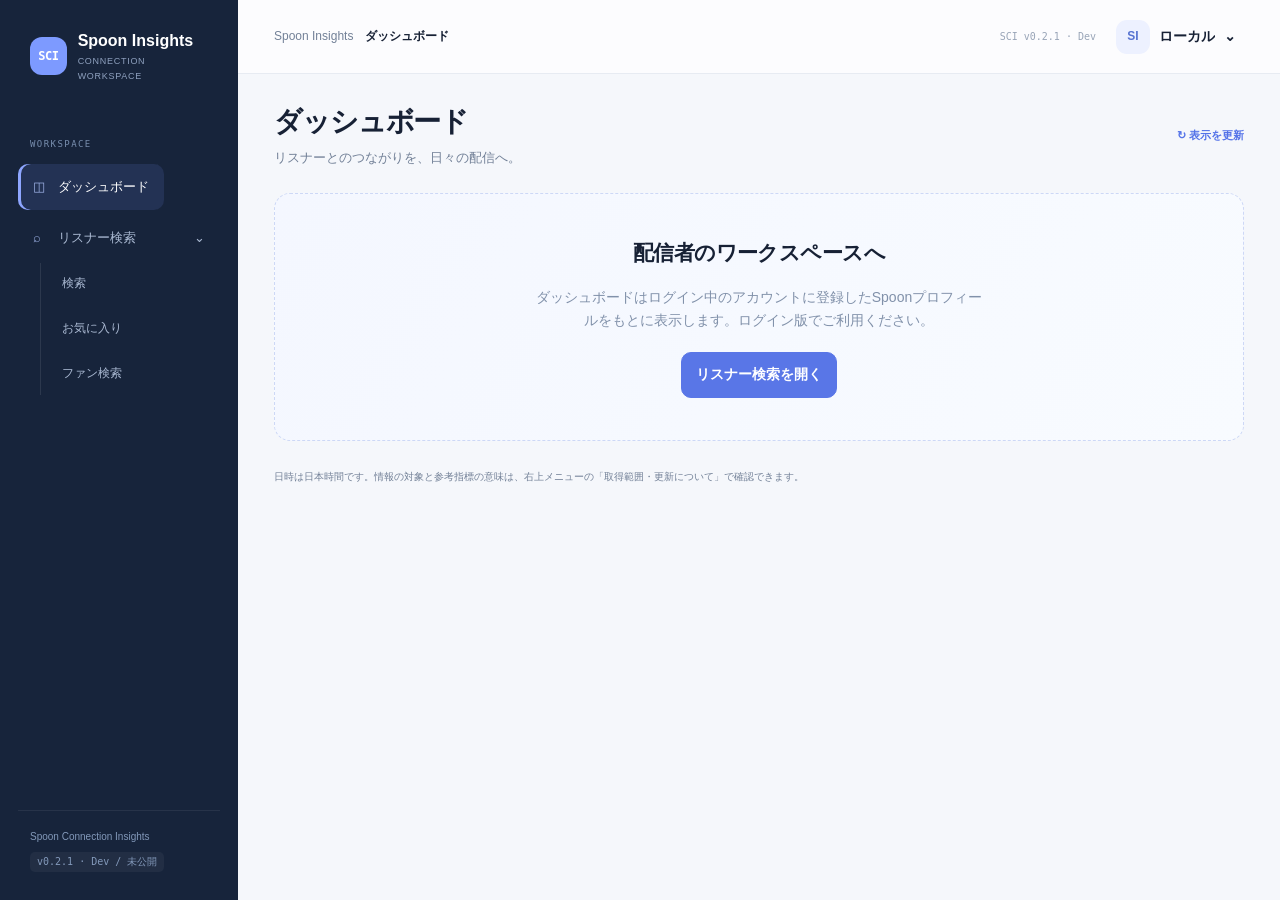
==== commit 9b67968c: "feat: prepare v0.2.1 listener insights and account workspace" ====
--- a/spoondev/static/index.html
+++ b/spoondev/static/index.html
@@ -5,15 +5,20 @@
 <style>
 :root{--bg:#f5f7fb;--panel:#fff;--ink:#172135;--muted:#728097;--line:#e7ebf2;--teal:#5372e8;--mint:#18a78c;--mono:ui-monospace,SFMono-Regular,Menlo,monospace}*{box-sizing:border-box}[hidden]{display:none!important}body{margin:0;padding-left:238px;background:var(--bg);color:var(--ink);font:14px/1.65 -apple-system,BlinkMacSystemFont,"Segoe UI","Noto Sans JP",sans-serif}button,input,textarea,select{font:inherit}button,a,input,select,textarea{outline-offset:4px}button{cursor:pointer;border:1px solid var(--line);border-radius:10px;background:#fff;color:var(--ink);padding:10px 14px;min-height:42px;font-weight:600;transition:background .15s,border-color .15s}button:hover{background:#f0f3ff;border-color:#b7c4f5}button:disabled{opacity:.45;cursor:default}button:focus-visible,a:focus-visible,input:focus-visible{outline:2px solid var(--teal)}a{color:var(--teal);text-decoration:none}input,textarea,select{border:1px solid #dce2ee;border-radius:10px;background:#fff;color:var(--ink);padding:11px 12px;max-width:100%}textarea{width:100%;resize:vertical}label{display:block}h1,h2,h3,p{margin-top:0}h1{font-size:28px;letter-spacing:-.04em;line-height:1.4;margin-bottom:6px}h2{font-size:18px;letter-spacing:-.025em;margin-bottom:16px}h3{font-size:14px;margin:22px 0 12px}p{margin-bottom:12px}.hint,.sub,.empty,.notice{color:var(--muted);font-size:12px}.empty{padding:16px 0}.error{color:#c83b54;font-size:13px}.eyebrow{font:10px var(--mono);letter-spacing:.12em;color:var(--teal)}.shell{max-width:1420px;padding:28px 36px 40px;margin:auto}.page-heading{display:flex;justify-content:space-between;gap:20px;align-items:center;margin-bottom:24px}.page-heading p{margin:0;color:var(--muted);font-size:13px}.card{background:#fff;border:1px solid var(--line);border-radius:16px;padding:24px;box-shadow:0 3px 18px #17213503}.grid{display:grid;grid-template-columns:390px minmax(0,1fr);gap:22px}.grid.list-view{grid-template-columns:minmax(0,1fr)}.grid.list-view #detail-slot{display:none}.side-nav{position:fixed;left:0;top:0;bottom:0;width:238px;background:#17243b;color:#bcc8dc;padding:28px 18px;display:flex;flex-direction:column;gap:7px;z-index:10}.product-lockup{display:flex;align-items:center;gap:11px;margin:0 12px 30px}.product-icon{width:38px;height:38px;border-radius:12px;background:#7d9aff;color:#fff;display:grid;place-items:center;font:bold 12px var(--mono);letter-spacing:-.04em}.product-lockup strong{font-size:16px;color:#fff}.product-lockup small{display:block;font-size:9px;letter-spacing:.08em;color:#8fa1bf}.nav-title{font:9px var(--mono);letter-spacing:.16em;color:#788eae;margin:18px 12px 8px}.side-nav button{text-align:left;border:0;background:none;color:#aab9d2;font-size:13px;padding:12px 15px;font-weight:500}.side-nav button:hover{background:#ffffff0a;color:#fff}.side-nav button[aria-current=page]{background:#758cfa20;color:#fff;box-shadow:inset 3px 0 #8ea6ff}.nav-glyph{display:inline-block;width:25px;color:#9cb0e4}.nav-footer{margin-top:auto;padding:18px 12px 0;border-top:1px solid #ffffff12;font-size:10px;color:#8399ba}.version{display:inline-block;padding:3px 7px;border-radius:5px;background:#ffffff0c;margin-top:7px;font:10px var(--mono)}.topbar{height:74px;border-bottom:1px solid var(--line);background:#ffffffb3;display:flex;align-items:center;justify-content:space-between;padding:0 36px;gap:12px}.topbar-label{font-size:12px;color:var(--muted)}.topbar-label strong{color:var(--ink);margin-left:8px}.topbar-actions{display:flex;align-items:center;gap:12px}.account-button{display:flex;align-items:center;gap:9px;border:0;background:transparent;padding:6px 8px}.avatar{width:34px;height:34px;border-radius:11px;background:#edf1ff;color:#5773d1;display:grid;place-items:center;font-size:12px;font-weight:700;flex-shrink:0}.topbar-version{font:10px var(--mono);color:#98a4b7}.badge{display:inline-block;border-radius:6px;padding:3px 7px;background:#eef2ff;color:#6478bc;font-size:10px}.on-air{display:inline-flex;align-items:center;gap:4px;background:#fff0f0;color:#ce4566;border-radius:6px;padding:3px 6px;font:700 9px var(--mono);letter-spacing:.03em;margin-right:6px}.on-air::before{content:"";width:5px;height:5px;background:#e45f77;border-radius:50%}.metric-grid{display:grid;grid-template-columns:repeat(4,minmax(0,1fr));gap:16px;margin-bottom:24px}.metric-card{position:relative;padding:20px 22px;background:#fff;border:1px solid var(--line);border-radius:14px}.metric-label{color:var(--muted);font-size:11px;margin-bottom:10px}.metric-value{font:650 30px/1.3 var(--mono);letter-spacing:-.05em}.metric-note{font-size:10px;color:#66758c;margin-top:8px}.metric-symbol{position:absolute;right:20px;top:18px;background:#f0f3ff;color:#738ae8;border-radius:8px;padding:4px 8px;font-size:13px}.dashboard-columns{display:grid;grid-template-columns:minmax(0,1.8fr) minmax(260px,1fr);gap:22px}.panel-heading{display:flex;justify-content:space-between;gap:12px;align-items:center;margin-bottom:16px}.panel-heading h2{margin:0}.muted-link{font-size:11px;color:var(--teal)}.dashboard-profile{display:flex;align-items:center;gap:10px;margin-bottom:22px}.status-pill{font-size:10px;padding:4px 8px;border-radius:20px;background:#ecf8f3;color:#398873}.status-pill.stale{background:#fff5e7;color:#b38534}.listener-identity .mobile-metrics{display:none}.listener-table{width:100%;border-collapse:collapse;font-size:12px}.listener-table th{text-align:left;color:#68778e;font-size:11px;font-weight:500;padding:10px 8px;border-bottom:1px solid var(--line)}.listener-table td{padding:13px 8px;border-bottom:1px solid #f0f2f7;vertical-align:middle}.listener-table th:first-child,.listener-table td:first-child{padding-left:0}.listener-identity{display:flex;align-items:center;gap:10px}.listener-identity button{border:0;padding:0;text-align:left;background:transparent;min-height:0}.listener-identity strong{font-size:12px;font-weight:600}.listener-identity small{display:block;color:#64748b;font-size:11px}.temperature{font:600 18px var(--mono);color:var(--teal);white-space:nowrap}.source-note{color:#66758c;font-size:11px;line-height:1.8;margin-top:14px}.new-badge{font-size:9px;color:#199d84;background:#e8f7f1;border-radius:5px;padding:2px 5px;margin-left:6px}.activity-chart{display:flex;align-items:flex-end;gap:14px;height:150px;padding:22px 4px 0;margin-top:16px}.chart-column{flex:1;min-width:0;display:flex;flex-direction:column;align-items:center;justify-content:flex-end;height:100%;gap:7px}.chart-column small{font:9px var(--mono);color:#66758c}.chart-bar{width:100%;max-width:34px;background:#879cf3;border-radius:5px 5px 2px 2px;min-height:2px;position:relative}.chart-count{font:10px var(--mono);color:#7890d7}.insight-box{background:#f6f8fd;border-radius:12px;padding:16px;margin-top:20px;font-size:12px;line-height:1.8;color:#7586a1}.dashboard-empty{padding:42px 28px;text-align:center;background:linear-gradient(120deg,#f4f7ff,#f8fbff);border:1px dashed #cdd8f6;border-radius:16px}.dashboard-empty h2{font-size:21px}.dashboard-empty p{max-width:460px;margin:0 auto 20px;color:#8191aa}.primary{background:#5976e7;color:#fff;border-color:#5976e7}.primary:hover{background:#4b65cb;color:#fff}.danger{color:#c74c61;border-color:#f1d6dc}.danger:hover{background:#fff4f5}.tabs{display:flex;gap:6px;background:#f3f5fa;border-radius:10px;padding:4px;margin-bottom:20px}.tabs button{flex:1;border:0;background:transparent;font-size:11px;padding:8px;min-height:36px;color:#8a98ad}.tabs [aria-selected=true]{background:#fff;color:var(--teal);box-shadow:0 2px 8px #18213508}.person{border:0;background:transparent;text-align:left;width:100%;padding:12px 0;min-width:0;font-weight:400}.person:hover{background:#f7f9fe}.person.active{background:#f4f7ff}.person .name{font-size:13px;font-weight:650;overflow-wrap:anywhere}.identity{font-size:10px;margin-top:3px;overflow-wrap:anywhere}.pager{display:flex;align-items:center;justify-content:space-between;gap:12px;margin-top:22px}.pager button{padding:8px 12px;font-size:11px}.list-person{padding:18px;border:1px solid var(--line);border-radius:12px;background:#fff}.relation{display:flex;align-items:center;gap:14px;border-bottom:1px solid var(--line);padding:14px 0}.relation .person{flex:1}.list-person .relation{border:0;padding:0}.relation .sub{font-size:10px}.relation>button:not(.person){font-size:10px;padding:8px}.destination-preview{border-top:1px solid #f0f2f7;margin-top:12px;padding-top:12px}.destination-preview>.sub{font-size:10px;margin-top:9px}.destination-links{display:flex;flex-wrap:wrap;gap:5px;margin-top:6px}.destination-links button{font-size:10px;min-height:30px;padding:5px 8px;background:#f7f9fe;font-weight:500}.destination-links .sub{font-size:10px;line-height:1.8}.destination-preview .hint{margin-bottom:0}#favorites,#fans-list{display:grid;grid-template-columns:repeat(2,minmax(0,1fr));gap:16px}#favorites>h3,#favorites>.empty,#fans-list>h3,#fans-list>.empty{grid-column:1/-1;margin:8px 0 0}#search-form{display:flex;gap:8px}#query{flex:1;min-width:0}#search-form button{background:var(--teal);color:#fff;border:0}.search-options{display:flex;align-items:center;justify-content:space-between;gap:8px}.profile-actions{display:flex;flex-wrap:wrap;gap:8px;margin:18px 0}.profile-actions button,.profile-actions a{font-size:11px;padding:9px 11px}#profile h2{font-size:21px}.spoon-profile-link{color:var(--ink)}#fan-import-box{background:#f8fafd;border:1px solid var(--line);border-radius:12px;padding:16px;margin:18px 0}summary{cursor:pointer;font-weight:600;font-size:12px}#fan-import-box>label{font-size:12px;margin:18px 0 8px}#fan-file{width:100%}#fan-input{display:block}#fans-sort{font-size:12px;margin-bottom:16px}.fan-filters{display:flex;flex-wrap:wrap;gap:8px;margin:18px 0}.fan-filters label:first-child{flex:1;min-width:160px}.fan-filters input{width:100%}.fan-filters select{font-size:12px}.fan-filters button{font-size:12px}#clear-fans{font-size:11px;margin:14px 0}.admin-user{display:flex;align-items:center;flex-wrap:wrap;gap:10px;padding:18px 0;border-bottom:1px solid var(--line)}.admin-user input{width:140px}.admin-user button{font-size:11px}.admin-user strong{min-width:130px}.admin-user .sub{font-size:10px}#create-account{display:flex;flex-wrap:wrap;align-items:flex-end;gap:14px;margin:20px 0}#create-account label{flex:1;min-width:180px;font-size:11px}#create-account input{display:block;width:100%;margin-top:6px}.table-wrap{overflow:auto;max-width:100%}table{width:100%;border-collapse:collapse}th,td{text-align:left;padding:12px;border-bottom:1px solid var(--line);font-size:12px;vertical-align:top}.table-wrap table:not(.listener-table){min-width:520px}#data-info-panel h3{margin-top:28px}.settings-layout{display:grid;grid-template-columns:1fr 1fr;gap:22px}.form-field{margin-bottom:18px}.form-field label{font-size:11px;color:#74829a;margin-bottom:7px}.form-field input{width:100%}.settings-summary{padding:18px;background:#f6f8fc;border-radius:12px;font-size:12px}.settings-summary strong{display:block;margin-bottom:5px}.account-chip{font-size:10px;background:#f1f4fb;border-radius:5px;padding:4px 7px;color:#8190a5}.stats{display:grid;grid-template-columns:repeat(4,minmax(0,1fr));gap:12px;margin:20px 0}.stat{border:1px solid var(--line);border-radius:10px;padding:15px}.stat-value{display:block;font:650 24px var(--mono)}.stat-label{display:block;font-size:10px;color:var(--muted)}.stat-updated .stat-value{font:11px var(--mono)}.chart{width:100%;height:auto}.notice{font-size:10px;margin:28px 0 0}.sr{position:absolute;width:1px;height:1px;overflow:hidden;clip:rect(0,0,0,0)}dialog{border:0;border-radius:18px;width:min(750px,calc(100vw - 28px));max-height:90dvh;padding:0;background:#fff;box-shadow:0 20px 80px #15243b30;color:var(--ink)}dialog::backdrop{background:#0d193266;backdrop-filter:blur(3px)}.dialog-head{position:sticky;top:0;background:#fff;border-bottom:1px solid var(--line);display:flex;align-items:center;justify-content:space-between;padding:20px 24px;z-index:2}.dialog-head h2{margin:0;font-size:16px}.dialog-head button{font-size:11px;min-height:34px}#user-dialog #detail-card{border:0;box-shadow:none;padding:24px}#history-content{padding:24px}.user-modal-open{overflow:hidden}.metric-placeholder{color:#a6b1c4}.dashboard-section-loading{color:#99a5b7;padding:22px}.mini-rank{display:flex;align-items:center;gap:10px;padding:12px 0;border-bottom:1px solid #f0f2f7}.mini-rank .rank-position{font:11px var(--mono);color:#a5b0c1;min-width:15px}.mini-rank .person{padding:0;min-height:0}.mini-rank .temperature{font-size:16px}.screen-toolbar{display:flex;gap:10px;align-items:center;justify-content:space-between;margin-bottom:18px}.inline-empty{border:1px dashed var(--line);border-radius:10px;padding:20px;color:#8c9bb2;font-size:12px}.setting-status{font-size:12px;color:var(--teal);margin-top:12px}.new-listeners{display:flex;flex-wrap:wrap;gap:8px}.new-listener-chip{display:flex;align-items:center;gap:7px;border:1px solid var(--line);border-radius:9px;padding:7px 10px;font-size:11px}.home-action{border:0;background:transparent;color:var(--teal);padding:0;font-size:11px;min-height:0}
 @media(max-width:1150px){body{padding-left:204px}.side-nav{width:204px}.shell{padding:24px}.topbar{padding:0 24px}.dashboard-columns{grid-template-columns:minmax(0,1fr)}.grid{grid-template-columns:330px minmax(0,1fr)}.metric-card{padding:16px}.metric-value{font-size:26px}}@media(max-width:800px){body{padding-left:0}.side-nav{position:static;width:auto;padding:12px 14px;display:block}.product-lockup{margin:0 0 12px}.product-lockup small{display:none}.product-icon{width:28px;height:28px}.product-lockup strong{font-size:14px}.side-nav .nav-links{display:flex;gap:6px;overflow:auto;padding-bottom:3px}.side-nav button{white-space:nowrap;padding:9px 11px;font-size:11px}.nav-title,.nav-footer,.nav-glyph,.product-description{display:none}.topbar{height:58px;padding:0 16px}.topbar-version{display:none}.topbar-label{font-size:10px}.account-button{font-size:11px}.account-button .avatar{width:28px;height:28px}.shell{padding:20px 14px}.page-heading{align-items:flex-start;gap:10px;margin-bottom:18px}h1{font-size:23px}.page-heading p{font-size:11px}.page-heading>button{font-size:10px;padding:8px 10px;min-height:34px}.card{padding:18px;border-radius:13px}.metric-grid{grid-template-columns:repeat(2,minmax(0,1fr));gap:10px;margin-bottom:18px}.metric-card{padding:15px}.metric-value{font-size:25px}.metric-label{font-size:10px}.metric-note{font-size:9px}.metric-symbol{top:12px;right:12px;font-size:10px}.dashboard-columns{gap:18px}.settings-layout{grid-template-columns:1fr}.grid,.grid.list-view{display:block}#detail-slot{display:none}#favorites,#fans-list{grid-template-columns:minmax(0,1fr)}.listener-table .desktop-only{display:none}.listener-table .mobile-metrics{display:block;color:#7f91b6;margin-top:4px}.listener-table td{padding:12px 5px}.listener-table th{padding:8px 5px}.listener-identity{gap:7px}.listener-identity .avatar{width:29px;height:29px}.listener-identity strong{font-size:11px}.listener-table .temperature{font-size:15px}.listener-table td:last-child{white-space:nowrap}.listener-identity small{font-size:9px}.activity-chart{gap:9px}.stats{grid-template-columns:repeat(2,minmax(0,1fr))}.relation{flex-wrap:wrap}.list-person .relation{flex-wrap:nowrap}.relation .person{min-width:0}.destination-preview{margin-top:10px}.profile-actions{gap:6px}.profile-actions button,.profile-actions a{font-size:10px;padding:8px}#profile h2{font-size:20px}.dialog-head{padding:16px 18px}#user-dialog #detail-card{padding:18px}#create-account{display:block}#create-account label{margin-bottom:14px}.admin-user input{width:120px}.admin-user strong{width:100%;min-width:0}.screen-toolbar{flex-wrap:wrap}.dashboard-profile{flex-wrap:wrap}.dashboard-empty{padding:30px 18px}}@media(prefers-reduced-motion:reduce){*{transition:none!important;scroll-behavior:auto!important}}
+
+/* v0.2.1 navigation and shared listener indicators */
+.topbar{position:relative;z-index:25}.account-menu-anchor{position:relative}.account-menu{position:absolute;right:0;top:calc(100% + 10px);width:260px;padding:8px;border:1px solid var(--line);border-radius:14px;background:#fff;box-shadow:0 16px 48px #18213520;z-index:40}.account-menu button{display:block;text-align:left;width:100%;border:0;font-size:12px;background:transparent}.account-menu button:hover,.account-menu button:focus{background:#f0f3ff}.menu-caption{padding:8px 12px;font-size:10px;color:#728097;border-bottom:1px solid var(--line);margin-bottom:5px;overflow-wrap:anywhere}.menu-divider{border-top:1px solid var(--line);margin:6px 4px}.nav-search-group{margin-top:5px}.nav-search-group>button{width:100%}.nav-search-group .nav-arrow{float:right}.nav-children{margin:3px 0 6px 22px;padding-left:9px;border-left:1px solid #ffffff18;display:grid;gap:3px}.side-nav .nav-children button{font-size:12px;padding:9px 12px}.about-links{display:grid;grid-template-columns:repeat(2,minmax(0,1fr));gap:14px;margin-top:20px}.about-links button{text-align:left;padding:20px}.about-links strong,.about-links small{display:block}.about-links small{font-size:11px;color:var(--muted);margin-top:5px}.document-section{max-width:780px}.release-item{padding:22px 0;border-top:1px solid var(--line)}.release-item h3{margin:0 0 10px}.release-state{margin-left:8px;font-size:10px;border-radius:5px;background:#eef2ff;padding:4px 7px;color:#566ecc}.binding-note{border-left:3px solid #8095ec;background:#f5f7fe;padding:14px;margin:18px 0;font-size:12px}.binding-profile{padding:18px;background:#f4f6fb;border-radius:12px;margin:18px 0;overflow-wrap:anywhere}.binding-profile strong{display:block;font-size:18px}.dialog-body{padding:24px}.dialog-actions{display:flex;justify-content:flex-end;gap:10px;margin-top:22px}.tag-catalog{border-top:1px solid var(--line);padding-top:20px;margin-top:20px}.tag-catalog form{display:flex;align-items:flex-end;gap:12px;flex-wrap:wrap}.tag-catalog label{font-size:11px;flex:1;min-width:150px}.tag-catalog input{display:block;width:100%;margin-top:6px}.admin-user{align-items:flex-start}.admin-user .admin-main{flex-basis:100%;display:flex;gap:12px;flex-wrap:wrap;align-items:center}.admin-user .admin-main strong{width:auto}.admin-user label{font-size:10px;color:var(--muted)}.admin-user select{display:block;min-width:120px;margin-top:5px}.admin-binding{flex-basis:100%;font-size:11px;color:var(--muted);overflow-wrap:anywhere}.listener-insights{margin:12px 0;padding:12px;border:1px solid #e9edf5;background:#f9faff;border-radius:10px;min-width:0}.insight-values{display:grid;grid-template-columns:repeat(3,minmax(0,1fr));gap:8px}.insight-label{font-size:10px;color:#64748b;display:block}.insight-value{display:block;font:650 17px var(--mono);color:#536ad0;margin:3px 0;overflow-wrap:anywhere}.insight-value.pending{font:500 11px/1.6 inherit;color:#71809a}.insight-freshness{font-size:9px;color:#7a879c;line-height:1.7;margin:8px 0 0}.insight-full{margin:20px 0;padding:18px}.insight-full .insight-value{font-size:23px}.insight-full .insight-value.pending{font-size:12px}.insight-evidence{font-size:11px;color:#68778d;margin:14px 0 0;padding-top:12px;border-top:1px solid var(--line)}.insight-evidence p{margin:6px 0}.spoon-entry{display:flex;justify-content:space-between;gap:12px;flex-wrap:wrap;border-top:1px solid var(--line);padding:12px 0}.spoon-entry .person{width:auto;flex:1;padding:0;min-height:0}.spoon-entry-meta{flex-basis:100%;font-size:10px;color:#718097}.listener-table .listener-insights{margin:9px 0 0;padding:9px}.listener-table .insight-value{font-size:13px}.listener-table .insight-value.pending{font-size:10px}.metric-help{font-size:11px;color:var(--muted);margin:14px 0}.account-button #account-name{max-width:150px;overflow:hidden;text-overflow:ellipsis;white-space:nowrap}.sidebar-back{margin-bottom:16px}.admin-user button{max-width:100%}
+@media(max-width:800px){.topbar{position:sticky;top:0;height:60px}.topbar-label{white-space:nowrap;font-size:10px}.topbar-label strong{display:none}.account-button #account-name{max-width:120px}.side-nav{border-bottom:1px solid #ffffff12;padding:10px 14px}.side-nav .product-lockup{display:none}.side-nav .nav-links{display:flex;align-items:flex-start;overflow:visible;flex-wrap:wrap}.nav-search-group{margin-top:0;flex:1;min-width:170px}.nav-search-group>button{width:auto;min-height:38px}.nav-children{margin:0 0 0 8px;display:flex;gap:1px;padding-left:4px;overflow:auto}.side-nav .nav-children button{font-size:10px;padding:7px 9px;min-height:34px}.side-nav .nav-search-group>button{font-size:11px;padding:8px}.side-nav .nav-links>button{padding:8px;min-height:38px}.account-menu{width:min(270px,calc(100vw - 28px))}.about-links{grid-template-columns:1fr}.dialog-body{padding:18px}.insight-full{padding:14px}.insight-full .insight-value{font-size:18px}.listener-table .insight-label{font-size:9px}.listener-table .insight-values{gap:4px}.listener-table .listener-insights{padding:8px}.listener-table th:last-child,.listener-table td:last-child{white-space:normal}.listener-table .listener-identity{align-items:flex-start}.listener-identity{min-width:0}.listener-identity button{overflow-wrap:anywhere}.listener-table th:first-child{width:65%}.listener-table .temperature{font-size:12px}.admin-user .admin-main strong{width:100%}.dialog-actions button{font-size:11px;padding:9px}.topbar-actions{margin-left:auto}.page-heading>button{white-space:nowrap}.insight-evidence p{overflow-wrap:anywhere}}
+@media(max-width:360px){.panel-heading{flex-wrap:wrap;align-items:flex-start;gap:8px}.panel-heading h2{font-size:16px}.panel-heading .home-action{white-space:nowrap}.listener-table .insight-value{font-size:11px;white-space:nowrap}.listener-table .insight-value.pending{font-size:9px;white-space:normal}.account-button #account-name{max-width:100px}.nav-search-group{min-width:160px}.side-nav{padding-left:10px;padding-right:10px}.side-nav .nav-links>button{font-size:10px;padding:8px 5px}.listener-table .listener-insights{padding:6px}.insight-value{font-size:14px}.insight-label{font-size:9px}}
 </style>
-<nav id="side-nav" class="side-nav" aria-label="メインナビゲーション"><div class="product-lockup"><div class="product-icon">SCI</div><div><strong>Spoon Insights</strong><small>CONNECTION WORKSPACE</small></div></div><div class="nav-title">WORKSPACE</div><div class="nav-links"><button data-view="home" aria-current="page"><span class="nav-glyph">◫</span>ダッシュボード</button><button data-view="search"><span class="nav-glyph">⌕</span>リスナー検索</button><button data-view="favorites"><span class="nav-glyph">☆</span>お気に入り</button><button data-view="fan-owners"><span class="nav-glyph">♧</span>ファン一覧</button></div><div class="nav-title">MANAGEMENT</div><div class="nav-links"><button id="admin-nav" hidden><span class="nav-glyph">▦</span>ユーザー管理</button><button id="data-info-nav"><span class="nav-glyph">ⓘ</span>データの取得範囲</button></div><div class="nav-footer">Spoon Connection Insights<br><span class="version">v0.2.0 · 開発</span></div></nav><header class="topbar"><div class="topbar-label">ワークスペース <strong id="topbar-page">ダッシュボード</strong></div><div class="topbar-actions"><span class="topbar-version">SCI v0.2.0</span><button id="account-open" class="account-button" aria-label="アカウント設定を開く"><span class="avatar" id="account-avatar">SI</span><span id="account-name">ローカル</span><span class="sub">⌄</span></button></div></header><main class="shell"><div class="page-heading"><div><h1 id="page-title">ダッシュボード</h1><p id="page-subtitle">リスナーとのつながりを、日々の配信へ。</p></div><button id="home-refresh" class="home-action">↻ 表示を更新</button></div><section id="dashboard-panel"><div id="dashboard-content" class="dashboard-section-loading">ダッシュボードを読み込み中…</div></section><section id="settings-panel" hidden><div class="settings-layout"><section class="card"><h2>アカウント</h2><div class="settings-summary"><strong id="settings-username"></strong><span id="settings-role" class="account-chip"></span> <span id="settings-label" class="account-chip"></span></div><h3>Spoonプロフィールを紐付ける</h3><p class="hint">ダッシュボードで見る、ご自身の配信者プロフィールを登録します。Spoonのログイン情報は不要です。</p><form id="profile-settings-form"><div class="form-field"><label for="my-spoon-id">SpoonプロフィールURL・数値ID</label><input id="my-spoon-id" placeholder="https://www.spooncast.net/jp/channel/316644201/tab/home" autocomplete="off"></div><button class="primary">プロフィールを保存</button><button type="button" id="unlink-profile" class="danger">紐付けを解除</button><p id="profile-settings-status" class="setting-status" role="status"></p></form><div id="linked-profile" class="hint"></div><p class="source-note">この登録はSpoon側の本人認証ではありません。自分の配信者IDを指定してください。解除してもお気に入りや観測データは削除しません。</p></section><section class="card"><h2>ログインとセキュリティ</h2><p class="hint">パスワード変更はこの画面から行います。変更後は再ログインが必要です。</p><form id="account-password-form"><div class="form-field"><label for="account-current-password">現在のパスワード</label><input id="account-current-password" type="password" autocomplete="current-password" required></div><div class="form-field"><label for="account-new-password">新しいパスワード（12文字以上）</label><input id="account-new-password" type="password" autocomplete="new-password" minlength="12" maxlength="1024" required></div><div class="form-field"><label for="account-confirm-password">新しいパスワードの確認</label><input id="account-confirm-password" type="password" autocomplete="new-password" required></div><button>パスワードを変更</button><p id="account-password-status" class="setting-status" role="status"></p></form><h3>この端末からログアウト</h3><button id="account-logout">ログアウト</button></section></div></section><section id="data-info-panel" class="card" hidden aria-labelledby="data-info-title"><p class="eyebrow">DATA COVERAGE / UPDATE</p><h2 id="data-info-title">データの取得範囲と更新</h2><p>リアルタイムの全行動を表示するサービスではありません。情報ごとに取得元・対象期間・更新タイミングが異なります。</p><div class="table-wrap"><table><thead><tr><th>情報</th><th>取得する範囲</th><th>収集と表示の更新</th></tr></thead><tbody><tr><td>ライブ観測・温度</td><td>Spoonの公開配信一覧で見つかった配信の、取得できたリスナーとその時点の温度。過去の記録を保存します。</td><td>標準起動スクリプトは1巡終了後に5分待機。実際の間隔は収集所要時間＋5分です。</td></tr><tr><td>一覧の最近のライブ観測</td><td>取得日時が直近30分以内の記録だけ。最終観測がそれ以前でも、過去の出現先は詳細に残ります。</td><td>開いている一覧を30秒ごとにDBから再表示。収集処理の頻度は変わりません。</td></tr><tr><td>詳細のライブ観測</td><td>保存済みの過去の出現先・温度を含みます。現在視聴中という意味ではありません。</td><td>詳細を開いた時、または「出現先を更新」でDBを読み直します。</td></tr><tr><td>月間温度</td><td>日本時間の今月のMONTHLYランキング。観測済みの配信者を対象に、取得済みランキングからリスナーの出現先を照合します。Spoon全配信者の網羅ではありません。</td><td>標準起動スクリプトは1巡終了後に1時間待機。実際の間隔は収集所要時間＋1時間。配信者ごとに保存するので同じ一覧でも取得時刻が異なります。Spoon側ランキングも算定・更新タイミングがあるため、連続取得で即時値になるとは限りません。</td></tr><tr><td>DJ別のSpoon</td><td>公開FANランキングが返す、リスナーから特定DJへのSpoon数。集計期間は未確認で、全サービスの総投げ額・月間額・円換算ではありません。</td><td>指定したDJのcollect-gifts実行時に取得。標準は1巡後1時間待機。画面は30秒ごとにDBを確認します。</td></tr><tr><td>ON AIR</td><td>Spoonの公開配信一覧に、本人が配信者として載っているか。リスナーとしての参加や過去の観測では点灯しません。</td><td>画面から30秒ごとに確認、サーバーで30秒キャッシュ。通常でも約1分以上ずれる場合があります。取得失敗時は古い表示を消します。</td></tr><tr><td>Spoon全体から検索</td><td>Spoonの公開検索で返されるアカウント。全アカウント一覧ではありません。検索時に公開プロフィールを保存します。</td><td>検索実行時に取得し、同一検索結果を5分キャッシュ。保存済み検索はDBだけを検索します。</td></tr><tr><td>ファンの登録一覧</td><td>本人が取り込んだフォロワーJSONや数値ID。各ログインユーザーに紐付けて保存します。</td><td>取り込み時だけ更新。Spoonでのフォロー・解除は自動反映されません。出現先の表示は既存の観測・月間データを使い、30秒ごとにDBを確認します。</td></tr><tr><td>お気に入り</td><td>ログイン中のユーザーが登録した数値ID。出現先は取得済みの月間・ライブ記録を使います。</td><td>登録・解除時に保存。表示中は30秒ごとに観測を再確認します。お気に入りの登録状態を別端末で変えた場合は画面を再読み込みしてください。</td></tr></tbody></table></div><h3>空欄や更新のズレについて</h3><p>「記録がない」は活動がない証拠ではありません。非公開の情報、まだ見つけていない配信者、ページ上限や途中までしか取れていないページ、通信失敗、Spoon側の更新遅れで記録が抜けます。ライブ温度から月間温度を推測・補完することはしません。</p><p>上記の5分・1時間は標準スクリプトの設定です。別の起動引数なら頻度と範囲も変わります。収集が停止している、Macがスリープしている、通信制限で待機している場合は、画面を30秒ごとに更新しても新しいデータは増えません。</p><p>開発用DBは環境作成時のコピーです。公開用DBとは自動同期しません。Devで新しい観測が必要なら、Dev側で収集処理を起動してください。表示時刻は日本時間です。</p></section><section id="admin-panel" class="card" hidden><p class="eyebrow">ADMIN CONSOLE</p><h2>ユーザー管理</h2><p class="hint">利用者ID・初期パスワード・ラベルを設定します。初回ログイン時にパスワード変更が必要です。</p><form id="create-account"><label>ユーザーID<input id="new-user-id" required pattern="[a-z0-9_-]{3,64}" autocomplete="off" placeholder="testuser002"></label><label>初期パスワード<input id="new-user-password" type="password" required minlength="12" maxlength="1024" autocomplete="new-password"></label><label>ラベル<input id="new-user-label" required maxlength="64" value="保守" list="account-labels"></label><button>ユーザーを作成</button></form><datalist id="account-labels"><option value="保守"><option value="プラン1"><option value="プラン2"><option value="プラン3"></datalist><p id="admin-status" role="status"></p><div id="admin-users"></div><details id="system-stats"><summary>システム全体の収集状況（kitomoyaのみ）</summary><div id="stats" class="stats" aria-live="polite">集計を読み込み中…</div><h3>収集の前回実行記録</h3><p class="hint">この記録はプロセスの生存確認ではありません。開始後にMacや収集を停止した場合も「完了記録なし」として残ります。</p><div id="collection-status" class="table-wrap"></div></details></section><div class="grid" hidden>
-<section class="card" aria-labelledby="search-title"><h2 id="search-title">ユーザーを検索</h2><div class="tabs" role="tablist" aria-label="ユーザーの探し方" hidden><button id="search-view" role="tab" aria-selected="true">検索</button><button id="favorites-view" role="tab" aria-selected="false">お気に入り</button><button id="fan-owners-view" role="tab" aria-selected="false">ファン一覧</button></div><div id="search-panel"><form id="search-form"><label class="sr" for="query">表示名、プロフィール ID、数値 ID</label><input id="query" placeholder="表示名 / プロフィール ID / 数値 ID" autocomplete="off"><button>検索</button></form><p class="hint">同じ表示名でも、数値 ID で区別します。</p><label class="hint"><input id="global-search" type="checkbox" checked style="width:auto"> Spoon全体から検索</label><p id="search-source" class="hint"></p><div id="users" aria-live="polite"></div><div class="pager"><button id="prev" disabled>前へ</button><span id="page" class="sub"></span><button id="next" disabled>次へ</button></div></div><div id="favorites-panel" hidden><p class="hint">このブラウザに保存されます。ユーザーの詳細から登録できます。</p><p id="favorites-activity-status" class="hint" role="status"></p><div id="favorites" aria-live="polite"></div></div><div id="fan-owners-panel" hidden><div id="fan-owner-picker" hidden><label for="fan-owner-select">配信者を切り替える</label><select id="fan-owner-select"></select></div><div id="fan-owners" aria-live="polite"></div><section id="fan-content" hidden aria-labelledby="fans-title"><h3 id="fans-title">ファンのユーザー</h3><form id="fans-filter-form" class="fan-filters"><label><span class="sr">登録ファンを名前・IDで絞り込み</span><input id="fans-query" maxlength="200" placeholder="ファンの名前・IDで絞り込み" autocomplete="off"></label><label><span class="sr">観測による絞り込み</span><select id="fans-activity"><option value="all">登録ファン全員</option><option value="recent">最近30分の観測あり</option></select></label><button>絞り込む</button><button type="button" id="fans-filter-clear">クリア</button></form><label for="fans-sort">並び替え</label><select id="fans-sort"><option value="recent">最近30分の観測を優先</option><option value="activity">最終ライブ観測が新しい順</option><option value="oldest">最終ライブ観測が古い順</option><option value="name">名前順</option><option value="name_desc">名前の逆順</option><option value="id">数値ID順</option></select><p id="fans-summary" class="hint" role="status"></p><button id="clear-fans" type="button" class="danger" disabled>ファン一覧の設定を解除</button><details id="fan-import-box"><summary>ご自身のフォロワー一覧を取り込む</summary><p class="hint">SpoonへログインしたPCブラウザで、自分のプロフィールを開いてください。下の「一覧保存スクリプトをコピー」でコピーした内容を開発者ツールのConsoleで実行し、保存されたJSONを選択します。Spoonの画面変更で取得できない場合は、本人が確認できる数値IDを入力できます。パスワードやログイン情報は不要です。</p><button id="copy-fan-export" type="button">一覧保存スクリプトをコピー</button><p id="fan-copy-status" class="hint" role="status"></p><textarea id="fan-export-source" readonly translate="no" class="notranslate" aria-label="一覧保存スクリプト（コピー用）" rows="5" hidden spellcheck="false"></textarea><label for="fan-file">保存したファン一覧（JSON / 数値IDのテキスト）</label><input id="fan-file" type="file" accept=".json,.txt,application/json,text/plain"><label for="fan-input">またはファンの数値IDを入力（改行・カンマ区切り）</label><textarea id="fan-input" rows="4" placeholder="312029086&#10;317015673"></textarea><label class="hint"><input id="fan-owner-confirm" type="checkbox" style="width:auto"> この配信者は自分のアカウントです</label><label class="hint"><input id="fan-complete" type="checkbox" style="width:auto"> 全件一覧として置き換える（未チェックなら追加）</label><p class="hint">置き換えると、今回の一覧にない登録ファンは解除されます。部分的な一覧なら追加してください。</p><button id="import-fans">一覧を登録</button></details><p id="fan-import-status" class="hint" role="status"></p><div id="fans-list" aria-live="polite"></div><div class="pager"><button id="fans-prev" disabled>前へ</button><span id="fans-page" class="sub"></span><button id="fans-next" disabled>次へ</button></div></section></div><p id="favorites-error" class="error" role="alert" hidden></p></section>
+<header class="topbar"><div class="topbar-label">Spoon Insights <strong id="topbar-page">ダッシュボード</strong></div><div class="topbar-actions"><span class="topbar-version">SCI v0.2.1 · Dev</span><div class="account-menu-anchor"><button id="account-open" class="account-button" aria-label="アカウントメニューを開く" aria-haspopup="menu" aria-expanded="false" aria-controls="account-menu"><span class="avatar" id="account-avatar">SI</span><span id="account-name">ローカル</span><span aria-hidden="true">⌄</span></button><div id="account-menu" class="account-menu" role="menu" aria-label="アカウント" hidden><div id="menu-account-caption" class="menu-caption">アカウント</div><button id="settings-menu" role="menuitem">アカウント設定</button><button id="admin-nav" role="menuitem" hidden>ユーザー管理</button><div class="menu-divider"></div><button id="about-menu" role="menuitem">サービスについて</button><button id="data-info-nav" role="menuitem">取得範囲・更新について</button><button id="releases-menu" role="menuitem">リリース履歴</button><button id="terms-menu" role="menuitem">利用規約</button><button id="privacy-menu" role="menuitem">プライバシーについて</button><div class="menu-divider"></div><button id="menu-logout" role="menuitem">ログアウト</button></div></div></div></header><nav id="side-nav" class="side-nav" aria-label="メインナビゲーション"><div class="product-lockup"><div class="product-icon">SCI</div><div><strong>Spoon Insights</strong><small>CONNECTION WORKSPACE</small></div></div><div class="nav-title">WORKSPACE</div><div class="nav-links"><button data-view="home" aria-current="page"><span class="nav-glyph">◫</span>ダッシュボード</button><div class="nav-search-group"><button id="listener-nav-toggle" aria-expanded="true" aria-controls="listener-nav-children"><span class="nav-glyph">⌕</span>リスナー検索 <span class="nav-arrow" aria-hidden="true">⌄</span></button><div id="listener-nav-children" class="nav-children"><button data-view="search">検索</button><button data-view="favorites">お気に入り</button><button data-view="fan-owners">ファン検索</button></div></div></div><div class="nav-footer">Spoon Connection Insights<br><span class="version">v0.2.1 · Dev / 未公開</span></div></nav><main class="shell"><div class="page-heading"><div><h1 id="page-title">ダッシュボード</h1><p id="page-subtitle">リスナーとのつながりを、日々の配信へ。</p></div><button id="home-refresh" class="home-action">↻ 表示を更新</button></div><section id="dashboard-panel"><div id="dashboard-content" class="dashboard-section-loading">ダッシュボードを読み込み中…</div></section><section id="settings-panel" hidden><div class="settings-layout"><section class="card"><h2>アカウント</h2><div class="settings-summary"><strong id="settings-username"></strong><span id="settings-role" class="account-chip"></span> <span id="settings-label" class="account-chip"></span></div><h3>Spoonプロフィールを紐付ける</h3><p class="hint">ダッシュボードで見る、ご自身の配信者プロフィールを登録します。Spoonのログイン情報は不要です。</p><form id="profile-settings-form"><div class="form-field"><label for="my-spoon-id">SpoonプロフィールURL・数値ID</label><input id="my-spoon-id" placeholder="https://www.spooncast.net/jp/channel/316644201/tab/home" autocomplete="off"></div><button id="preview-profile" class="primary">プロフィールを確認</button><button type="button" id="unlink-profile" class="danger">紐付けを解除</button><p id="profile-settings-status" class="setting-status" role="status"></p></form><div id="linked-profile" class="hint"></div><p class="source-note">この登録はSpoon側の本人認証ではありません。確定後、一般ユーザーは変更・解除できません。修正が必要な場合は管理者に依頼してください。お気に入りやファン設定はログインアカウントごとに保持します。</p></section><section class="card"><h2>ログインとセキュリティ</h2><p class="hint">パスワード変更はこの画面から行います。変更後は再ログインが必要です。</p><form id="account-password-form"><div class="form-field"><label for="account-current-password">現在のパスワード</label><input id="account-current-password" type="password" autocomplete="current-password" required></div><div class="form-field"><label for="account-new-password">新しいパスワード（12文字以上）</label><input id="account-new-password" type="password" autocomplete="new-password" minlength="12" maxlength="1024" required></div><div class="form-field"><label for="account-confirm-password">新しいパスワードの確認</label><input id="account-confirm-password" type="password" autocomplete="new-password" required></div><button>パスワードを変更</button><p id="account-password-status" class="setting-status" role="status"></p></form><h3>この端末からログアウト</h3><button id="account-logout">ログアウト</button></section></div></section><section id="about-panel" class="card" hidden><p class="eyebrow">ABOUT SPOON INSIGHTS</p><div id="about-home"><h2>サービスについて</h2><p class="hint">取得した情報の範囲、参考指標の意味、更新履歴をご確認いただけます。</p><div class="about-links"><button data-about="data-info"><strong>取得範囲・更新について</strong><small>観測の対象、滞在指数・投げ指数、更新時刻の見方</small></button><button data-about="releases"><strong>リリース履歴</strong><small>公開済みの変更と開発中の変更</small></button><button data-about="terms"><strong>利用規約</strong><small>文書の整備状況</small></button><button data-about="privacy"><strong>プライバシーについて</strong><small>現在のデータ保存の説明と文書の整備状況</small></button></div></div><div id="about-releases" class="document-section" hidden><button data-about="about" class="home-action sidebar-back">← サービスについて</button><h2>リリース履歴</h2><section class="release-item"><h3>v0.2.1 <span id="release-v021-state" class="release-state">Dev / 未公開</span></h3><p>リスナー検索の入れ子ナビ、右上のアカウントメニュー、配信者の初回確認と紐付けロック、選択式の表示タグを整備しました。</p><p class="hint">滞在指数・投げ指数は観測条件がそろった場合の参考値です。材料不足を0点にはしません。<span id="release-v021-note">この開発版は本番へ公開された状態ではありません。</span></p></section><section class="release-item"><h3>v0.2.0 <span class="release-state">公開済み</span></h3><p>配信者ダッシュボード、アカウント設定、管理者のユーザー管理、データの取得範囲の説明を追加しました。アカウント別のお気に入り・ファン設定を保持します。</p></section></div><div id="about-terms" class="document-section" hidden><button data-about="about" class="home-action sidebar-back">← サービスについて</button><h2>利用規約</h2><p class="badge">準備中</p><p>このサービスの利用規約は現在整備中です。公開済みの規約本文や制定日はありません。</p><p class="hint">この表示で利用規約への同意を取得したり、同意済みとして扱ったりすることはありません。</p></div><div id="about-privacy" class="document-section" hidden><button data-about="about" class="home-action sidebar-back">← サービスについて</button><h2>プライバシーについて</h2><p class="badge">文書は準備中</p><p>正式なプライバシー文書は現在整備中です。制定日・同意済み状態は設定していません。</p><h3>現在の保存の仕組み</h3><p>公開プロフィール・配信の観測・取得したランキングを保存します。お気に入り・登録ファン・配信者の紐付けはログインアカウントごとに分けて保存します。</p><p>Spoonのパスワードは登録しません。削除済みアカウントのファイルや運用バックアップは復旧のため残ることがあり、アカウント削除がすべての記録の即時削除を意味するものではありません。</p><p class="hint">詳しい取得対象と未取得の扱いは「取得範囲・更新について」をご確認ください。</p><button data-about="data-info">取得範囲・更新について</button></div></section><section id="data-info-panel" class="card" hidden aria-labelledby="data-info-title"><p class="eyebrow">DATA COVERAGE / UPDATE</p><button data-about="about" class="home-action sidebar-back">← サービスについて</button><h2 id="data-info-title">データの取得範囲と更新</h2><p>リアルタイムの全行動を表示するサービスではありません。情報ごとに取得元・対象期間・更新タイミングが異なります。</p><div class="table-wrap"><table><thead><tr><th>情報</th><th>取得する範囲</th><th>収集と表示の更新</th></tr></thead><tbody><tr><td>ライブ観測・温度</td><td>Spoonの公開配信一覧で見つかった配信の、取得できたリスナーとその時点の温度。過去の記録を保存します。</td><td>標準起動の収集workerは約5分を基準に取得します。取得所要時間・通信制限・停止により遅れるため、実際の取得日時を表示します。</td></tr><tr><td>一覧の最近のライブ観測</td><td>取得日時が直近30分以内の記録だけ。最終観測がそれ以前でも、過去の出現先は詳細に残ります。</td><td>開いている一覧を30秒ごとにDBから再表示。収集処理の頻度は変わりません。</td></tr><tr><td>詳細のライブ観測</td><td>保存済みの過去の出現先・温度を含みます。現在視聴中という意味ではありません。</td><td>詳細を開いた時、または「出現先を更新」でDBを読み直します。</td></tr><tr><td>月間温度</td><td>日本時間の今月のMONTHLYランキング。観測済みの配信者を対象に、取得済みランキングからリスナーの出現先を照合します。Spoon全配信者の網羅ではありません。</td><td>標準起動の収集workerがDJごとの更新期限（約1時間を基準）で順次取得します。登録済みの自DJを優先し、DJごとに保存します。待機・通信制限・Spoon側の更新遅れがあり、期限どおりの取得や即時値を保証しません。</td></tr><tr><td>DJ別のSpoon</td><td>公開FANランキングが返す、リスナーから特定DJへのSpoon数。集計期間は未確認で、全サービスの総投げ額・月間額・円換算ではありません。</td><td>プロフィール登録で収集対象に加わり、標準起動の収集workerがDJごとの更新期限（約1時間を基準）で取得します。取得待ち・停止・直前の失敗を表示し、画面は30秒ごとに保存データを確認します。</td></tr><tr><td>ON AIR</td><td>Spoonの公開配信一覧に、本人が配信者として載っているか。リスナーとしての参加や過去の観測では点灯しません。</td><td>画面から30秒ごとに確認、サーバーで30秒キャッシュ。通常でも約1分以上ずれる場合があります。取得失敗時は古い表示を消します。</td></tr><tr><td>Spoon全体から検索</td><td>Spoonの公開検索で返されるアカウント。全アカウント一覧ではありません。検索時に公開プロフィールを保存します。</td><td>検索実行時に取得し、同一検索結果を5分キャッシュ。保存済み検索はDBだけを検索します。</td></tr><tr><td>ファンの登録一覧</td><td>本人が取り込んだフォロワーJSONや数値ID。各ログインユーザーに紐付けて保存します。</td><td>取り込み時だけ更新。Spoonでのフォロー・解除は自動反映されません。出現先の表示は既存の観測・月間データを使い、30秒ごとにDBを確認します。</td></tr><tr><td>お気に入り</td><td>ログイン中のユーザーが登録した数値ID。出現先は取得済みの月間・ライブ記録を使います。</td><td>登録・解除時に保存。表示中は30秒ごとに観測を再確認します。お気に入りの登録状態を別端末で変えた場合は画面を再読み込みしてください。</td></tr></tbody></table></div><h3>参考指標の読み方</h3><p>滞在指数は、同じ枠で次の有効な観測でも見つかった割合や複数日の再観測をもとにした0〜100の参考値です。実際の滞在時間ではなく、温度の平均から算出しません。観測が足りない場合は「材料不足」と表示します。</p><p>投げ指数は、Spoonの集計期間と比較条件を確認できる場合だけ表示します。期間未確認の現在のデータでは指数を作らず、確認できた応援先の広がりや自枠へのDJ別Spoonを別の材料として示します。将来の支援確率や月間・生涯の総投げ額を表すものではありません。</p><p>最新の取得が失敗していても直前の保存値が残る場合があります。取得日時・部分取得・失敗などの状態を一緒に確認してください。</p><h3>空欄や更新のズレについて</h3><p>「記録がない」は活動がない証拠ではありません。非公開の情報、まだ見つけていない配信者、ページ上限や途中までしか取れていないページ、通信失敗、Spoon側の更新遅れで記録が抜けます。ライブ温度から月間温度を推測・補完することはしません。</p><p>5分・1時間は標準workerの取得期限の基準です。対象の優先順位・取得所要時間・ジョブの待機・通信制限で実際の更新間隔は変わります。収集が停止している、Macがスリープしている場合は、画面を30秒ごとに更新しても新しいデータは増えません。手動の旧収集CLIで指定するintervalは、1巡が終わった後の待機時間です。</p><p>開発用DBは環境作成時のコピーです。公開用DBとは自動同期しません。Devで新しい観測が必要なら、Dev側で収集処理を起動してください。表示時刻は日本時間です。</p></section><section id="admin-panel" class="card" hidden><p class="eyebrow">ADMIN CONSOLE</p><h2>ユーザー管理</h2><p class="hint">利用者ID・初期パスワード・表示タグを設定します。初回ログイン時にパスワード変更が必要です。</p><form id="create-account"><label>ユーザーID<input id="new-user-id" required pattern="[a-z0-9_-]{3,64}" autocomplete="off" placeholder="testuser002"></label><label>初期パスワード<input id="new-user-password" type="password" required minlength="12" maxlength="1024" autocomplete="new-password"></label><label>表示タグ<select id="new-user-label" required><option value="利用者">利用者</option></select></label><button>ユーザーを作成</button></form><p class="hint">表示タグは分類用です。「管理者」タグを選んでも管理者権限は付きません。権限の変更は作成後に別の操作で行います。</p><details class="tag-catalog"><summary>表示タグの候補を管理</summary><form id="add-label-form"><label>新しい表示タグ<input id="add-label-name" maxlength="64" required autocomplete="off"></label><button>候補を追加</button></form><p id="label-status" class="setting-status" role="status"></p><p id="label-catalog-list" class="hint"></p></details><p id="admin-status" role="status"></p><div id="admin-users"></div><details id="system-stats"><summary>システム全体の収集状況（kitomoyaのみ）</summary><div id="stats" class="stats" aria-live="polite">集計を読み込み中…</div><h3>収集の前回実行記録</h3><p class="hint">この記録はプロセスの生存確認ではありません。開始後にMacや収集を停止した場合も「完了記録なし」として残ります。</p><div id="collection-status" class="table-wrap"></div></details></section><div class="grid" hidden>
+<section class="card" aria-labelledby="search-title"><h2 id="search-title">ユーザーを検索</h2><div class="tabs" role="tablist" aria-label="ユーザーの探し方" hidden><button id="search-view" role="tab" aria-selected="true">検索</button><button id="favorites-view" role="tab" aria-selected="false">お気に入り</button><button id="fan-owners-view" role="tab" aria-selected="false">ファン検索</button></div><div id="search-panel"><form id="search-form"><label class="sr" for="query">表示名、プロフィール ID、数値 ID</label><input id="query" placeholder="表示名 / プロフィール ID / 数値 ID" autocomplete="off"><button>検索</button></form><p class="hint">同じ表示名でも、数値 ID で区別します。</p><label class="hint"><input id="global-search" type="checkbox" checked style="width:auto"> Spoon全体から検索</label><p id="search-source" class="hint"></p><div id="users" aria-live="polite"></div><div class="pager"><button id="prev" disabled>前へ</button><span id="page" class="sub"></span><button id="next" disabled>次へ</button></div></div><div id="favorites-panel" hidden><p class="hint">このブラウザに保存されます。ユーザーの詳細から登録できます。</p><p id="favorites-activity-status" class="hint" role="status"></p><div id="favorites" aria-live="polite"></div></div><div id="fan-owners-panel" hidden><div id="fan-owner-picker" hidden><label for="fan-owner-select">配信者を切り替える</label><select id="fan-owner-select"></select></div><div id="fan-owners" aria-live="polite"></div><section id="fan-content" hidden aria-labelledby="fans-title"><h3 id="fans-title">ファンのユーザー</h3><form id="fans-filter-form" class="fan-filters"><label><span class="sr">登録ファンを名前・IDで絞り込み</span><input id="fans-query" maxlength="200" placeholder="ファンの名前・IDで絞り込み" autocomplete="off"></label><label><span class="sr">観測による絞り込み</span><select id="fans-activity"><option value="all">登録ファン全員</option><option value="recent">最近30分の観測あり</option></select></label><button>絞り込む</button><button type="button" id="fans-filter-clear">クリア</button></form><label for="fans-sort">並び替え</label><select id="fans-sort"><option value="recent">最近30分の観測を優先</option><option value="activity">最終ライブ観測が新しい順</option><option value="oldest">最終ライブ観測が古い順</option><option value="name">名前順</option><option value="name_desc">名前の逆順</option><option value="id">数値ID順</option></select><p id="fans-summary" class="hint" role="status"></p><button id="clear-fans" type="button" class="danger" disabled>ファン一覧の設定を解除</button><details id="fan-import-box"><summary>ご自身のフォロワー一覧を取り込む</summary><p class="hint">SpoonへログインしたPCブラウザで、自分のプロフィールを開いてください。下の「一覧保存スクリプトをコピー」でコピーした内容を開発者ツールのConsoleで実行し、保存されたJSONを選択します。Spoonの画面変更で取得できない場合は、本人が確認できる数値IDを入力できます。パスワードやログイン情報は不要です。</p><button id="copy-fan-export" type="button">一覧保存スクリプトをコピー</button><p id="fan-copy-status" class="hint" role="status"></p><textarea id="fan-export-source" readonly translate="no" class="notranslate" aria-label="一覧保存スクリプト（コピー用）" rows="5" hidden spellcheck="false"></textarea><label for="fan-file">保存したファン一覧（JSON / 数値IDのテキスト）</label><input id="fan-file" type="file" accept=".json,.txt,application/json,text/plain"><label for="fan-input">またはファンの数値IDを入力（改行・カンマ区切り）</label><textarea id="fan-input" rows="4" placeholder="312029086&#10;317015673"></textarea><label class="hint"><input id="fan-owner-confirm" type="checkbox" style="width:auto"> この配信者は自分のアカウントです</label><label class="hint"><input id="fan-complete" type="checkbox" style="width:auto"> 全件一覧として置き換える（未チェックなら追加）</label><p class="hint">置き換えると、今回の一覧にない登録ファンは解除されます。部分的な一覧なら追加してください。</p><button id="import-fans">一覧を登録</button></details><p id="fan-import-status" class="hint" role="status"></p><div id="fans-list" aria-live="polite"></div><div class="pager"><button id="fans-prev" disabled>前へ</button><span id="fans-page" class="sub"></span><button id="fans-next" disabled>次へ</button></div></section></div><p id="favorites-error" class="error" role="alert" hidden></p></section>
 <div id="detail-slot"><section id="detail-card" class="card" aria-label="ユーザーの詳細"><div id="profile"><h2 id="detail-title">ユーザーの記録</h2><p class="empty">左の検索結果からユーザーを選択してください。</p></div><div id="detail" aria-live="polite"></div></section></div>
-</div><p class="notice">回数は定期取得で記録された観測回数です。滞在時間や全訪問回数を表しません。「部分取得」は対象の一覧を最後まで取得できなかった記録です。日時は日本時間です。</p></main>
+</div><p class="notice">日時は日本時間です。情報の対象と参考指標の意味は、右上メニューの「取得範囲・更新について」で確認できます。</p></main>
 <dialog id="user-dialog" aria-labelledby="user-dialog-title"><div class="dialog-head user-dialog-head"><h2 id="user-dialog-title">ユーザーの詳細</h2><button id="close-user" aria-label="ユーザーの詳細を閉じる">閉じる</button></div><div id="user-dialog-body"></div></dialog>
 
 <dialog id="admin-reset-dialog" aria-labelledby="admin-reset-title"><div class="dialog-head"><h2 id="admin-reset-title">初期パスワードを再設定</h2><button id="admin-reset-close">閉じる</button></div><form id="admin-reset-form" style="padding:24px"><p id="admin-reset-user" class="hint"></p><div class="form-field"><label for="admin-reset-password">新しい初期パスワード（12文字以上）</label><input id="admin-reset-password" type="password" minlength="12" maxlength="1024" autocomplete="new-password" required></div><button class="primary">再設定する</button><p id="admin-reset-status" class="setting-status" role="status"></p></form></dialog><dialog id="history-dialog" aria-labelledby="history-title"><div class="dialog-head"><h2 id="history-title">温度の記録</h2><button id="close-history" aria-label="温度の記録を閉じる">閉じる</button></div><div id="history-content" aria-live="polite"></div></dialog>
-<script>
+<dialog id="profile-confirm-dialog" aria-labelledby="profile-confirm-title"><div class="dialog-head"><h2 id="profile-confirm-title">Spoonプロフィールの確認</h2><button id="profile-confirm-close">閉じる</button></div><div class="dialog-body"><p id="profile-confirm-context" class="hint"></p><div id="profile-confirm-preview" class="binding-profile"></div><p id="profile-confirm-note" class="binding-note">確定後の変更・解除は管理者への依頼が必要です。</p><p class="hint">Spoonのログイン情報は不要です。この登録はSpoon側の本人認証ではありません。</p><p id="profile-confirm-error" class="error" role="alert"></p><div class="dialog-actions"><button id="profile-confirm-cancel">キャンセル</button><button id="profile-confirm-save" class="primary">このプロフィールで確定</button></div></div></dialog><dialog id="admin-binding-dialog" aria-labelledby="admin-binding-title"><div class="dialog-head"><h2 id="admin-binding-title">配信者の紐付けを修正</h2><button id="admin-binding-close">閉じる</button></div><form id="admin-binding-form" class="dialog-body"><p id="admin-binding-target" class="hint"></p><div class="form-field"><label for="admin-binding-id">新しいSpoonプロフィールURL・数値ID</label><input id="admin-binding-id" required autocomplete="off"></div><p class="hint">この操作は対象ユーザーのダッシュボードを変更します。お気に入りや登録ファンは削除しません。</p><p id="admin-binding-error" class="error" role="alert"></p><button class="primary">プロフィールを確認</button></form></dialog><script>
 'use strict';
 const $=id=>document.getElementById(id);let offset=0,query='',selected=null,tab='monthly',searchSeq=0,detailSeq=0,historySeq=0;let searchAbort,detailAbort,historyAbort;
 function node(tag,text,cls){const e=document.createElement(tag);if(text!==undefined)e.textContent=text;if(cls)e.className=cls;return e}
@@ -28,27 +33,39 @@
 function queueOnAir(){clearTimeout(onAirTimer);onAirTimer=setTimeout(refreshOnAir,100)}
 function person(user,onClick,active=false){const b=node('button',undefined,'person'+(active?' active':''));const name=node('div',user.name||'名前なし','name');name.dataset.onAirId=String(user.id??user.user_id);b.append(name,node('div',identity(user),'sub identity'));b.addEventListener('click',onClick);queueOnAir();return b}
 setInterval(()=>{if(!document.hidden)refreshOnAir()},30000);document.addEventListener('visibilitychange',()=>{if(!document.hidden)refreshOnAir()});
-const workspace=window.spoondevEnvironment;if(workspace){document.querySelector('.version').textContent='v'+workspace.version+' · '+workspace.name;document.querySelector('.topbar-version').textContent='SCI v'+workspace.version}const account=window.spoondevAccount;let favoriteRevision=0;const favoritesKey=account?'spoondev.favorites.account.'+account.id:'spoondev.favorites.v1';let favorites=[];let favoriteDestinations=new Map(),favoriteDestinationSeq=0,favoriteDestinationAbort;let favoriteActivity=new Map(),favoriteActivitySeq=0,favoriteActivityAbort;
+const workspace=window.spoondevEnvironment;if(workspace){document.querySelector('.version').textContent='v'+workspace.version+' · '+workspace.name;document.querySelector('.topbar-version').textContent='SCI v'+workspace.version;const parts=String(workspace.version).split('.').map(Number);if(workspace.name==='公開'&&(parts[0]>0||parts[1]>2||parts[1]===2&&parts[2]>=1)){$('release-v021-state').textContent='提供中';$('release-v021-note').textContent='この公開環境で提供しています。公開日はこの画面では記録していません。'}}const account=window.spoondevAccount;let favoriteRevision=0;const favoritesKey=account?'spoondev.favorites.account.'+account.id:'spoondev.favorites.v1';let favorites=[];let favoriteDestinations=new Map(),favoriteDestinationSeq=0,favoriteDestinationAbort;let favoriteActivity=new Map(),favoriteActivitySeq=0,favoriteActivityAbort;
 function favoriteError(message){$('favorites-error').textContent=message;$('favorites-error').hidden=!message}
 async function readFavorites(){try{if(account){const data=await api('/api/favorites'); favorites=data.users;favoriteRevision=data.revision;renderFavorites();updateFavoriteButton();return}const saved=JSON.parse(localStorage.getItem(favoritesKey)||'[]');if(!Array.isArray(saved))throw new Error();const unique=new Map();for(const user of saved){if(user&&typeof user.id==='string'&&/^\d+$/.test(user.id))unique.set(user.id,{id:user.id,name:typeof user.name==='string'?user.name:'名前なし',tag:typeof user.tag==='string'?user.tag:''})}favorites=[...unique.values()];favoriteError('')}catch(e){favoriteError('お気に入りを読み込めませんでした。ブラウザの保存設定を確認してください。')}}
 function isFavorite(id){return favorites.some(user=>user.id===String(id))}
 async function saveFavorites(next){try{if(account){const r=await fetch('/api/favorites',{method:'POST',headers:{'Content-Type':'application/json','X-CSRF-Token':account.csrf},body:JSON.stringify({users:next,revision:favoriteRevision})});if(!r.ok){await readFavorites();throw Error('保存できませんでした。再読み込み後にやり直してください。')}favoriteRevision=(await r.json()).revision}else localStorage.setItem(favoritesKey,JSON.stringify(next));favorites=next;favoriteError('');renderFavorites();updateFavoriteButton();refreshFavoriteActivity();return true}catch(e){favoriteError('お気に入りを保存できませんでした。ブラウザの保存設定や空き容量を確認してください。');const message=$('favorite-message');if(message)message.textContent='保存できませんでした。登録状態は変更されていません。';return false}}
 function appendDestinationPreview(target,data,onSelect){const preview=node('div',undefined,'destination-preview');for(const [key,label]of [['live','最近のライブ観測（直近30分）'],['monthly','月間温度の出現先']]){preview.append(node('div',label,'sub'));const links=node('div',undefined,'destination-links');if(!data[key]?.length)links.append(node('span',key==='live'?'直近30分の観測はありません。過去の出現先・温度は詳細で確認できます。':'取得済みの今月のランキングには記録がありません。未取得の配信者・ページは含みません。','sub'));for(const row of (data[key]||[]).slice(0,3)){const button=node('button',(row.name||row.user_id)+(key==='monthly'?' '+temp(row.temperature):'')+(row.complete===0?'（部分取得）':''));button.setAttribute('aria-label',`${row.name||row.user_id}の詳細を開く`);button.addEventListener('click',()=>onSelect(row.user_id));links.append(button)}if((data[key]||[]).length>3)links.append(node('span',`ほか ${data[key].length-3} 件 · 詳細へ`,'sub'));preview.append(links)}if(data.warning)preview.append(node('p',data.warning,'hint'));target.append(preview)}
-async function refreshFavoriteDestinations(){if($('favorites-panel').hidden)return;const seq=++favoriteDestinationSeq;favoriteDestinationAbort?.abort();favoriteDestinationAbort=new AbortController();const users=[...favorites];let next=0;const load=async()=>{while(next<users.length){const user=users[next++];try{const data=await api('/api/users/'+encodeURIComponent(user.id),favoriteDestinationAbort.signal);if(seq!==favoriteDestinationSeq)return;const cutoff=Date.now()-30*60*1000;favoriteDestinations.set(user.id,{monthly:data.appearances||[],live:(data.broadcasters||[]).filter(row=>new Date(row.last_seen_at).getTime()>=cutoff&&new Date(row.last_seen_at).getTime()<=Date.now())})}catch(e){if(seq!==favoriteDestinationSeq||e.name==='AbortError')return;favoriteDestinations.set(user.id,{...(favoriteDestinations.get(user.id)||{monthly:[],live:[]}),warning:'出現先を更新できませんでした。時間をおいて再確認してください。'})}}};await Promise.all(Array.from({length:Math.min(4,users.length)},load));if(seq===favoriteDestinationSeq)renderFavorites()}
-function renderFavorites(){const target=$('favorites');target.replaceChildren();$('favorites-view').textContent=`お気に入り（${favorites.length}）`;if(!$('favorites-panel').hidden)$('search-title').textContent=`お気に入りのユーザー（${favorites.length}）`;if(!favorites.length){state(target,'お気に入りはまだありません。検索してユーザーの詳細から登録してください。');return}const recent=favorites.filter(user=>favoriteActivity.get(user.id)?.recent).sort((a,b)=>new Date(favoriteActivity.get(b.id).last_live_at)-new Date(favoriteActivity.get(a.id).last_live_at));const other=favorites.filter(user=>!favoriteActivity.get(user.id)?.recent);for(const [label,list]of [['最近配信に入っていたユーザー',recent],['お気に入りのユーザー',other]]){target.append(node('h3',label));if(!list.length)target.append(node('p',label==='最近配信に入っていたユーザー'?'直近30分以内のライブ観測はありません。':'全員が最近のライブ観測に含まれています。','empty'));for(const user of list){const row=node('div',undefined,'relation');const button=person(user,()=>selectUser(user.id),String(user.id)===String(selected?.id));const activity=favoriteActivity.get(user.id);if(activity?.last_live_at)button.append(node('div','最終ライブ観測 '+date(activity.last_live_at),'sub'));row.append(button);const remove=node('button','解除');remove.setAttribute('aria-label',`${user.name}をお気に入りから解除`);remove.addEventListener('click',()=>saveFavorites(favorites.filter(item=>item.id!==user.id)));row.append(remove);const entry=node('div',undefined,'list-person');entry.append(row);const destinations=favoriteDestinations.get(user.id);if(destinations)appendDestinationPreview(entry,destinations,id=>selectUser(id));else entry.append(node('p','出現先を確認中…','hint'));target.append(entry)}}}
+async function refreshFavoriteDestinations(){if($('favorites-panel').hidden)return;const seq=++favoriteDestinationSeq;favoriteDestinationAbort?.abort();favoriteDestinationAbort=new AbortController();const users=[...favorites];let next=0;const load=async()=>{while(next<users.length){const user=users[next++];try{const data=await api('/api/users/'+encodeURIComponent(user.id),favoriteDestinationAbort.signal);if(seq!==favoriteDestinationSeq)return;const cutoff=Date.now()-30*60*1000;favoriteDestinations.set(user.id,{insights:data.insights,monthly:data.appearances||[],live:(data.broadcasters||[]).filter(row=>new Date(row.last_seen_at).getTime()>=cutoff&&new Date(row.last_seen_at).getTime()<=Date.now())})}catch(e){if(seq!==favoriteDestinationSeq||e.name==='AbortError')return;favoriteDestinations.set(user.id,{...(favoriteDestinations.get(user.id)||{monthly:[],live:[]}),warning:'出現先を更新できませんでした。時間をおいて再確認してください。'})}}};await Promise.all(Array.from({length:Math.min(4,users.length)},load));if(seq===favoriteDestinationSeq)renderFavorites()}
+function renderFavorites(){const target=$('favorites');target.replaceChildren();$('favorites-view').textContent=`お気に入り（${favorites.length}）`;if(!$('favorites-panel').hidden)$('search-title').textContent=`お気に入りのユーザー（${favorites.length}）`;if(!favorites.length){state(target,'お気に入りはまだありません。検索してユーザーの詳細から登録してください。');return}const recent=favorites.filter(user=>favoriteActivity.get(user.id)?.recent).sort((a,b)=>new Date(favoriteActivity.get(b.id).last_live_at)-new Date(favoriteActivity.get(a.id).last_live_at));const other=favorites.filter(user=>!favoriteActivity.get(user.id)?.recent);for(const [label,list]of [['最近配信に入っていたユーザー',recent],['お気に入りのユーザー',other]]){target.append(node('h3',label));if(!list.length)target.append(node('p',label==='最近配信に入っていたユーザー'?'直近30分以内のライブ観測はありません。':'全員が最近のライブ観測に含まれています。','empty'));for(const user of list){const row=node('div',undefined,'relation');const button=person(user,()=>selectUser(user.id),String(user.id)===String(selected?.id));const activity=favoriteActivity.get(user.id);if(activity?.last_live_at)button.append(node('div','最終ライブ観測 '+date(activity.last_live_at),'sub'));row.append(button);const remove=node('button','解除');remove.setAttribute('aria-label',`${user.name}をお気に入りから解除`);remove.addEventListener('click',()=>saveFavorites(favorites.filter(item=>item.id!==user.id)));row.append(remove);const entry=node('div',undefined,'list-person');entry.append(row);const destinations=favoriteDestinations.get(user.id);entry.append(listenerMetrics({id:user.id,insights:destinations?.insights}));if(destinations)appendDestinationPreview(entry,destinations,id=>selectUser(id));else entry.append(node('p','出現先を確認中…','hint'));target.append(entry)}}}
 async function refreshFavoriteActivity(){const seq=++favoriteActivitySeq;favoriteActivityAbort?.abort();favoriteActivityAbort=new AbortController();if(!favorites.length){favoriteActivity.clear();$('favorites-activity-status').textContent='';return}const ids=favorites.map(user=>user.id),next=new Map();$('favorites-activity-status').textContent='ライブ観測を確認中…';try{let checked;for(let start=0;start<ids.length;start+=100){const data=await api('/api/favorites/activity?'+new URLSearchParams({ids:ids.slice(start,start+100).join(',')}),favoriteActivityAbort.signal);if(seq!==favoriteActivitySeq)return;for(const user of data.users)next.set(user.id,user);checked=data.checked_at}favoriteActivity=next;renderFavorites();refreshFavoriteDestinations();$('favorites-activity-status').textContent='直近30分以内のリスナー観測を上段に表示します。現在視聴中とは限りません。30秒ごとに確認 · '+date(checked)}catch(e){if(seq===favoriteActivitySeq&&e.name!=='AbortError')$('favorites-activity-status').textContent='ライブ観測を確認できませんでした。前回の確認結果を表示しています。'}}
 function updateFavoriteButton(){const button=$('favorite-toggle');if(!button||!selected)return;const registered=isFavorite(selected.id);button.textContent=registered?'★ お気に入り登録済み（解除）':'☆ お気に入りに登録';button.setAttribute('aria-pressed',String(registered))}
 async function toggleFavorite(){if(!selected)return;const id=String(selected.id),registered=isFavorite(id);if(await saveFavorites(registered?favorites.filter(user=>user.id!==id):[...favorites,{id,name:selected.name||'名前なし',tag:selected.tag||''}]))$('favorite-message').textContent=registered?'お気に入りから解除しました。':'お気に入りに登録しました。'}
-let currentView='home';const viewTitles={home:['ダッシュボード','リスナーとのつながりを、日々の配信へ。'],search:['リスナー検索','ユーザーを探して、取得済みの出現先を確認。'],favorites:['お気に入り','気になるリスナーの最近の動き。'],'fan-owners':['ファン一覧','登録したファンの出現先をひと目で。'],settings:['アカウント設定','プロフィールとログイン情報を管理。'],admin:['ユーザー管理','利用者と権限を管理するコンソール。'],'data-info':['データの取得範囲','情報の対象と更新タイミングを確認。']};
-function switchView(view){if(!viewTitles[view])view='home';if(view==='admin'&&account?.role!=='admin')return;if(view==='settings'&&!account){view='home'}currentView=view;for(const id of ['dashboard-panel','settings-panel','data-info-panel','admin-panel'])$(id).hidden=true;document.querySelector('.grid').hidden=!['search','favorites','fan-owners'].includes(view);const [title,subtitle]=viewTitles[view];$('page-title').textContent=title;$('page-subtitle').textContent=subtitle;$('topbar-page').textContent=title;document.title='Spoon Insights · '+title;$('home-refresh').hidden=view!=='home';updateNavigation(view);if(location.hash!=='#'+view)history.replaceState(null,'','#'+view);if(view==='home'){$('dashboard-panel').hidden=false;loadDashboard();return}if(view==='settings'){$('settings-panel').hidden=false;loadAccountSettings();return}if(view==='admin'){$('admin-panel').hidden=false;loadAdmin();loadStats();loadCollectionStatus();return}if(view==='data-info'){$('data-info-panel').hidden=false;return}const favorite=view==='favorites',fans=view==='fan-owners';$('search-panel').hidden=favorite||fans;$('favorites-panel').hidden=!favorite;$('fan-owners-panel').hidden=!fans;for(const [id,active]of [['search-view',!favorite&&!fans],['favorites-view',favorite],['fan-owners-view',fans]])$(id).setAttribute('aria-selected',String(active));document.querySelector('.grid').classList.toggle('list-view',favorite||fans);restoreDesktopDetails();$('search-title').textContent=favorite?`お気に入りのユーザー（${favorites.length}）`:fans?'ファン一覧':'ユーザーを検索';if(favorite){renderFavorites();refreshFavoriteActivity();refreshFavoriteDestinations()}if(fans)loadFanOwners();if(view==='search')loadUsers()}
-function updateNavigation(view){for(const b of document.querySelectorAll('#side-nav button')){const active=b.dataset.view===view||(b.id==='admin-nav'&&view==='admin')||(b.id==='data-info-nav'&&view==='data-info');if(active)b.setAttribute('aria-current','page');else b.removeAttribute('aria-current')}}
+let currentView='home',viewHistoryInitialized=false;const viewTitles={home:['ダッシュボード','リスナーとのつながりを、日々の配信へ。'],search:['リスナー検索','ユーザーを探して、取得済みの出現先を確認。'],favorites:['お気に入り','気になるリスナーの最近の動き。'],'fan-owners':['ファン検索','登録したファンの出現先をひと目で。'],settings:['アカウント設定','プロフィールとログイン情報を管理。'],admin:['ユーザー管理','表示タグとアクセス権限を別々に管理。'],about:['サービスについて','取得範囲、参考指標、文書と更新履歴。'],'data-info':['取得範囲・更新について','情報の対象と更新タイミングを確認。'],releases:['リリース履歴','公開済みと開発中の変更。'],terms:['利用規約','文書の整備状況。'],privacy:['プライバシーについて','保存の仕組みと文書の整備状況。']};
+function switchView(view){if(!viewTitles[view])view='home';if(view==='admin'&&account?.role!=='admin')return;if(view==='settings'&&!account){view='home'}currentView=view;closeAccountMenu();if($('user-dialog').open)$('user-dialog').close();for(const id of ['dashboard-panel','settings-panel','data-info-panel','admin-panel','about-panel'])$(id).hidden=true;document.querySelector('.grid').hidden=!['search','favorites','fan-owners'].includes(view);const [title,subtitle]=viewTitles[view];$('page-title').textContent=title;$('page-subtitle').textContent=subtitle;$('topbar-page').textContent=title;document.title='Spoon Insights · '+title;$('home-refresh').hidden=view!=='home';updateNavigation(view);if(location.hash!=='#'+view)history[viewHistoryInitialized?'pushState':'replaceState'](null,'','#'+view);viewHistoryInitialized=true;if(view==='home'){$('dashboard-panel').hidden=false;loadDashboard();return}if(view==='settings'){$('settings-panel').hidden=false;loadAccountSettings();return}if(view==='admin'){$('admin-panel').hidden=false;loadAdmin();loadStats();loadCollectionStatus();return}if(view==='data-info'){$('data-info-panel').hidden=false;return}if(['about','releases','terms','privacy'].includes(view)){$('about-panel').hidden=false;for(const key of ['home','releases','terms','privacy'])$('about-'+key).hidden=key!==(view==='about'?'home':view);return}const favorite=view==='favorites',fans=view==='fan-owners';$('search-panel').hidden=favorite||fans;$('favorites-panel').hidden=!favorite;$('fan-owners-panel').hidden=!fans;for(const [id,active]of [['search-view',!favorite&&!fans],['favorites-view',favorite],['fan-owners-view',fans]])$(id).setAttribute('aria-selected',String(active));document.querySelector('.grid').classList.toggle('list-view',favorite||fans);restoreDesktopDetails();$('search-title').textContent=favorite?`お気に入りのユーザー（${favorites.length}）`:fans?'ファン検索':'ユーザーを検索';if(favorite){renderFavorites();refreshFavoriteActivity();refreshFavoriteDestinations()}if(fans)loadFanOwners();if(view==='search')loadUsers()}
+function updateNavigation(view){for(const b of document.querySelectorAll('#side-nav [data-view]')){if(b.dataset.view===view)b.setAttribute('aria-current','page');else b.removeAttribute('aria-current')}if(['search','favorites','fan-owners'].includes(view)){$('listener-nav-children').hidden=false;$('listener-nav-toggle').setAttribute('aria-expanded','true')}}
 async function postAccount(path,payload){const r=await fetch(path,{method:'POST',headers:{'Content-Type':'application/json','X-CSRF-Token':account.csrf},body:JSON.stringify(payload)});const data=await r.json();if(!r.ok)throw Error(data.error||'操作できませんでした。');return data}
-async function loadAdmin(){if(account?.role!=='admin')return;try{const users=await api('/api/admin/users');const target=$('admin-users');target.replaceChildren();for(const user of users){const row=node('div',undefined,'admin-user');row.append(node('strong',user.username),node('span',user.role==='admin'?'管理者':'利用者','sub'),node('span',user.must_change?'初回パスワード変更待ち':'設定済み','sub'));const label=node('input');label.value=user.label;label.maxLength=64;label.setAttribute('aria-label',user.username+'のラベル');label.setAttribute('list','account-labels');row.append(label);const save=node('button','ラベルを保存');save.onclick=async()=>{save.disabled=true;try{await postAccount('/api/admin/users/label',{id:user.id,label:label.value});$('admin-status').textContent=user.username+'のラベルを更新しました。'}catch(e){$('admin-status').textContent=e.message}finally{save.disabled=false}};row.append(save);if(user.id!==account.id){const reset=node('button','初期パスワードを再設定');reset.onclick=()=>openAdminReset(user);row.append(reset)}if(user.username!=='kitomoya'&&user.id!==account.id){const role=node('button',user.role==='admin'?'管理者権限を解除':'管理者権限を付与');role.onclick=async()=>{if(!confirm(user.username+'の管理者権限を'+(user.role==='admin'?'解除':'付与')+'しますか？対象ユーザーは再ログインが必要です。'))return;role.disabled=true;try{await postAccount('/api/admin/users/role',{username:user.username,role:user.role==='admin'?'user':'admin'});$('admin-status').textContent=user.username+'の権限を変更しました。';await loadAdmin()}catch(e){$('admin-status').textContent=e.message;role.disabled=false}};row.append(role)}if(user.role!=='admin'){const remove=node('button','削除','danger');remove.onclick=async()=>{if(!confirm(user.username+'を削除しますか？ログインできなくなります。'))return;remove.disabled=true;try{await postAccount('/api/admin/users/delete',{id:user.id,confirm:true});$('admin-status').textContent=user.username+'を削除しました。';await loadAdmin()}catch(e){$('admin-status').textContent=e.message;remove.disabled=false}};row.append(remove)}target.append(row)}}catch(e){$('admin-status').textContent=e.message}}
+let labelCatalog=[];
+function labelSelect(value){const select=node('select');for(const label of labelCatalog){const option=node('option',label);option.value=label;select.append(option)}select.value=value;return select}
+async function loadAdmin(){if(account?.role!=='admin')return;try{const [users,catalog]=await Promise.all([api('/api/admin/users'),api('/api/admin/labels')]);labelCatalog=catalog.labels||[];const chosen=$('new-user-label').value;$('new-user-label').replaceChildren(...labelSelect(chosen).children);$('new-user-label').value=labelCatalog.includes(chosen)?chosen:labelCatalog[0]||'';$('label-catalog-list').textContent='候補：'+labelCatalog.join(' / ');const target=$('admin-users');target.replaceChildren();for(const user of users){const row=node('div',undefined,'admin-user'),main=node('div',undefined,'admin-main');main.append(node('strong',user.username),node('span','権限：'+(user.role==='admin'?'管理者':'利用者'),'account-chip'),node('span',user.must_change?'初期パスワード変更待ち':'パスワード設定済み','sub'));row.append(main);const labelWrap=node('label','表示タグ'),label=labelSelect(user.label);label.setAttribute('aria-label',user.username+'の表示タグ');labelWrap.append(label);row.append(labelWrap);const save=node('button','表示タグを保存');save.onclick=async()=>{save.disabled=true;try{await postAccount('/api/admin/users/label',{id:user.id,label:label.value});$('admin-status').textContent=user.username+'の表示タグを更新しました。アクセス権限は変更されません。'}catch(e){$('admin-status').textContent=e.message}finally{save.disabled=false}};row.append(save);const binding=node('div',user.spoon_profile?'登録DJ：'+user.spoon_profile.name+' · '+identity(user.spoon_profile):'配信者の紐付けは未設定','admin-binding');row.append(binding);const change=node('button','配信者の紐付けを修正');change.onclick=()=>openAdminBinding(user);row.append(change);if(user.id!==account.id){const reset=node('button','初期パスワードを再設定');reset.onclick=()=>openAdminReset(user);row.append(reset)}if(user.username!=='kitomoya'&&user.id!==account.id){const role=node('button',user.role==='admin'?'管理者権限を解除':'管理者権限を付与');role.onclick=async()=>{if(!confirm(user.username+'のアクセス権限を'+(user.role==='admin'?'利用者':'管理者')+'に変更しますか？表示タグは変更せず、対象ユーザーは再ログインが必要です。'))return;role.disabled=true;try{await postAccount('/api/admin/users/role',{username:user.username,role:user.role==='admin'?'user':'admin'});$('admin-status').textContent=user.username+'の権限を変更しました。';await loadAdmin()}catch(e){$('admin-status').textContent=e.message;role.disabled=false}};row.append(role)}if(user.role!=='admin'){const remove=node('button','削除','danger');remove.onclick=async()=>{if(!confirm(user.username+'を削除しますか？ログインできなくなります。'))return;remove.disabled=true;try{await postAccount('/api/admin/users/delete',{id:user.id,confirm:true});$('admin-status').textContent=user.username+'を削除しました。';await loadAdmin()}catch(e){$('admin-status').textContent=e.message;remove.disabled=false}};row.append(remove)}target.append(row)}}catch(e){$('admin-status').textContent=e.message}}
+$('add-label-form').onsubmit=async e=>{e.preventDefault();const b=e.target.querySelector('button');b.disabled=true;try{await postAccount('/api/admin/labels',{label:$('add-label-name').value.trim()});$('label-status').textContent='表示タグの候補を追加しました。権限は変更されません。';$('add-label-name').value='';await loadAdmin()}catch(e){$('label-status').textContent=e.message}finally{b.disabled=false}};
 for(const b of document.querySelectorAll('#side-nav [data-view]'))b.onclick=()=>switchView(b.dataset.view);
 $('data-info-nav').onclick=()=>switchView('data-info');
 $('admin-nav').onclick=()=>switchView('admin');
 $('create-account').onsubmit=async e=>{e.preventDefault();const button=e.target.querySelector('button');button.disabled=true;try{await postAccount('/api/admin/users/create',{username:$('new-user-id').value,password:$('new-user-password').value,label:$('new-user-label').value});$('admin-status').textContent=$('new-user-id').value+'を作成しました。初期パスワードを本人へ渡してください。';$('new-user-password').value='';$('new-user-id').value='';await loadAdmin()}catch(e){$('admin-status').textContent=e.message}finally{button.disabled=false}};
-if(account){$('admin-nav').hidden=account.role!=='admin';$('account-name').textContent=account.username;$('account-avatar').textContent=account.username.slice(0,2).toUpperCase()}$('account-open').onclick=()=>switchView('settings');
+if(account){$('admin-nav').hidden=account.role!=='admin';$('account-name').textContent=account.username;$('menu-account-caption').textContent=account.username+' · '+(account.role==='admin'?'管理者':'利用者');$('account-avatar').textContent=account.username.slice(0,2).toUpperCase()}else{$('settings-menu').hidden=true;$('menu-logout').hidden=true}
+function closeAccountMenu(restore=false){$('account-menu').hidden=true;$('account-open').setAttribute('aria-expanded','false');if(restore)$('account-open').focus()}
+function accountMenuItems(){return [...$('account-menu').querySelectorAll('[role=menuitem]')].filter(b=>!b.hidden)}
+$('account-open').onclick=()=>{const open=$('account-menu').hidden;$('account-menu').hidden=!open;$('account-open').setAttribute('aria-expanded',String(open));if(open)accountMenuItems()[0]?.focus()};
+$('account-open').onkeydown=e=>{if(e.key==='ArrowDown'){e.preventDefault();$('account-menu').hidden=false;$('account-open').setAttribute('aria-expanded','true');accountMenuItems()[0]?.focus()}};
+$('account-menu').onkeydown=e=>{const items=accountMenuItems(),i=items.indexOf(document.activeElement);if(e.key==='Escape'){e.preventDefault();closeAccountMenu(true)}else if(['ArrowDown','ArrowUp','Home','End'].includes(e.key)){e.preventDefault();const next=e.key==='Home'?0:e.key==='End'?items.length-1:(i+(e.key==='ArrowDown'?1:-1)+items.length)%items.length;items[next]?.focus()}};
+document.addEventListener('click',e=>{if(!e.target.closest('.account-menu-anchor'))closeAccountMenu()});document.addEventListener('focusin',e=>{if(!e.target.closest('.account-menu-anchor'))closeAccountMenu()});
+$('settings-menu').onclick=()=>switchView('settings');for(const [id,view]of [['about-menu','about'],['releases-menu','releases'],['terms-menu','terms'],['privacy-menu','privacy']])$(id).onclick=()=>switchView(view);for(const b of document.querySelectorAll('[data-about]'))b.onclick=()=>switchView(b.dataset.about);
+$('listener-nav-toggle').onclick=()=>{const hide=!$('listener-nav-children').hidden;$('listener-nav-children').hidden=hide;$('listener-nav-toggle').setAttribute('aria-expanded',String(!hide))};
+$('menu-logout').onclick=async()=>{try{await postAccount('/api/logout',{});location.replace('/login')}catch(e){closeAccountMenu();switchView('settings');$('account-password-status').textContent=e.message}};
 $('search-view').addEventListener('click',()=>switchView('search'));$('favorites-view').addEventListener('click',()=>switchView('favorites'));$('fan-owners-view').addEventListener('click',()=>switchView('fan-owners'));
 window.addEventListener('storage',event=>{if(event.key===favoritesKey||event.key===null){readFavorites();renderFavorites();updateFavoriteButton();refreshFavoriteActivity()}});
 readFavorites().then(()=>{renderFavorites();refreshFavoriteActivity()});
@@ -61,8 +78,11 @@
 $('user-dialog').addEventListener('close',()=>{document.body.classList.remove('user-modal-open');if(mobileDetails.matches||document.querySelector('.grid').classList.contains('list-view')){detailSeq++;detailAbort?.abort()}});
 mobileDetails.addEventListener('change',restoreDesktopDetails);
 function spoonProfileLinks(id){const encoded=encodeURIComponent(String(id)),web='https://www.spooncast.net/jp/channel/'+encoded+'/tab/home';if(/Android/i.test(navigator.userAgent)){return{web,app:'intent://deeplink/user?user_id='+encoded+'&country=jp#Intent;scheme=spooncast;package=co.spoonme;S.browser_fallback_url='+encodeURIComponent(web)+';end',mobile:true}}const ios=/iPhone|iPad|iPod/i.test(navigator.userAgent)||(navigator.platform==='MacIntel'&&navigator.maxTouchPoints>1);if(ios){const url=new URL('https://spoon.onelink.me/Uuzo');url.search=new URLSearchParams({pid:'mobile_web',c:'profile',deep_link_value:'user',deep_link_sub1:String(id),deep_link_sub2:'jp',af_dp:'spooncast://deeplink/user?user_id='+encoded+'&country=jp',af_force_deeplink:'true',af_web_dp:web,af_ios_url:web,af_android_url:web}).toString();return{web,app:url.href,mobile:true}}return{web,app:web,mobile:false}}
-async function selectUser(id){openUserDetails();const seq=++detailSeq;detailAbort?.abort();detailAbort=new AbortController();selected=null;$('profile').replaceChildren(node('h2','ユーザーの記録'));state($('detail'),'読み込み中…');try{const user=await api('/api/users/'+encodeURIComponent(id),detailAbort.signal);if(seq!==detailSeq)return;selected=user;const heading=node('h2'),profileLink=node('a',user.name||'名前なし','spoon-profile-link');const profileLinks=spoonProfileLinks(user.id);profileLink.href=profileLinks.app;profileLink.target=profileLinks.mobile?'_self':'_blank';profileLink.rel='noopener noreferrer';profileLink.title=profileLinks.mobile?'Spoonアプリでプロフィールを開く（未インストール時はブラウザ）':'Spoonのプロフィールを別タブで開く';profileLink.setAttribute('aria-label',`${user.name||'ユーザー'}のSpoonプロフィールを開く${profileLinks.mobile?'（アプリを優先）':'（別タブ）'}`);heading.append(profileLink);$('profile').replaceChildren(heading,node('div',identity(user),'sub identity'),node('p','プロフィール確認 '+date(user.last_seen_at),'sub'));$('profile').querySelector('h2').dataset.onAirId=String(user.id);applyOnAir();queueOnAir();const refresh=node('button','出現先を更新');refresh.addEventListener('click',()=>{selectUser(user.id);loadStats()});const favorite=node('button',undefined);favorite.id='favorite-toggle';favorite.addEventListener('click',toggleFavorite);const actions=node('div',undefined,'profile-actions');const fansButton=node('button','ファン一覧を設定・確認');fansButton.id='open-fans';fansButton.addEventListener('click',()=>openFans(user));actions.append(favorite,refresh,fansButton);if(profileLinks.mobile){const browser=node('a','ブラウザで開く','profile-browser-link');browser.href=profileLinks.web;browser.target='_blank';browser.rel='noopener noreferrer';browser.setAttribute('aria-label',`${user.name||'ユーザー'}のプロフィールをブラウザで開く`);actions.append(browser)}const message=node('p',undefined,'hint');message.id='favorite-message';message.setAttribute('role','status');$('profile').append(actions,message);updateFavoriteButton();if(isFavorite(user.id)){const cached=favorites.find(item=>item.id===String(user.id));if(cached.name!==(user.name||'名前なし')||cached.tag!==(user.tag||''))await saveFavorites(favorites.map(item=>item.id===String(user.id)?{id:String(user.id),name:user.name||'名前なし',tag:user.tag||''}:item))}renderDetail();}catch(e){if(seq===detailSeq&&e.name!=='AbortError')state($('detail'),e.message,true)}}
-function renderDetail(){const target=$('detail');target.replaceChildren();const heading=node('h3','出現先');target.append(heading);const tabs=node('div',undefined,'tabs');tabs.setAttribute('role','tablist');tabs.setAttribute('aria-label','出現先の取得元');for(const[key,label]of [['monthly','月間温度'],['broadcasters','ライブ観測']]){const b=node('button',label);b.setAttribute('role','tab');b.setAttribute('aria-selected',String(tab===key));b.addEventListener('click',()=>{tab=key;renderDetail()});tabs.append(b)}target.append(tabs);if(tab==='monthly'){target.append(node('p',selected.profile_month?`${selected.profile_month} の月間ランキング · データ更新 ${date(selected.profile_observed_at)}${selected.profile_coverage==='known_broadcasters'?' · 取得済み配信者のみ'+(selected.profile_ranking_complete===false?' · 一部ランキングは途中まで':''):(selected.profile_complete?'':' · 部分取得')}`:'月間温度はまだ取得されていません。','hint'));target.append(node('p','月間温度は今月のランキング上の指標です。現在視聴中という意味ではありません。対象は取得済みの配信者ランキングです。','hint'))}else target.append(node('p','ライブで実際に観測された出現先です。過去の観測を含み、現在の視聴状態ではありません。','hint'));const list=(tab==='monthly'?selected.appearances:selected.broadcasters)||[];if(!list.length){target.append(node('p',tab==='monthly'?'取得済みの今月のランキングには、このユーザーの記録がありません。配信者やページの未取得、ランキング対象外などが考えられます。ライブ観測の温度は月間温度とは別の記録です。':'ライブでの出現先はまだ観測されていません。','empty'));return}for(const row of list){const line=node('div',undefined,'relation');line.append(person(row,()=>selectUser(row.user_id)));const count=node('div',undefined,'sub');if(tab==='monthly'){count.append(node('div','月間ランキング'),node('div',selected.profile_month))}else{count.append(node('div',`${row.complete_count||0} 回の観測`));if(row.incomplete_count)count.append(node('span',`部分取得 ${row.incomplete_count} 回`,'badge'));count.append(node('div',date(row.last_seen_at)))}line.append(count,node('div',temp(tab==='monthly'?row.temperature:row.favorite_temperature),'temperature'));if(tab!=='monthly'){const b=node('button','温度履歴');b.setAttribute('aria-label',`${row.name||row.user_id}との温度履歴`);const pair={broadcaster_id:row.user_id,listener_id:selected.id};b.addEventListener('click',()=>loadHistory(pair,row.name));line.append(b)}target.append(line)}}
+async function selectUser(id){openUserDetails();const seq=++detailSeq;detailAbort?.abort();detailAbort=new AbortController();selected=null;$('profile').replaceChildren(node('h2','ユーザーの記録'));state($('detail'),'読み込み中…');try{const user=await api('/api/users/'+encodeURIComponent(id),detailAbort.signal);if(seq!==detailSeq)return;selected=user;const heading=node('h2'),profileLink=node('a',user.name||'名前なし','spoon-profile-link');const profileLinks=spoonProfileLinks(user.id);profileLink.href=profileLinks.app;profileLink.target=profileLinks.mobile?'_self':'_blank';profileLink.rel='noopener noreferrer';profileLink.title=profileLinks.mobile?'Spoonアプリでプロフィールを開く（未インストール時はブラウザ）':'Spoonのプロフィールを別タブで開く';profileLink.setAttribute('aria-label',`${user.name||'ユーザー'}のSpoonプロフィールを開く${profileLinks.mobile?'（アプリを優先）':'（別タブ）'}`);heading.append(profileLink);$('profile').replaceChildren(heading,node('div',identity(user),'sub identity'),node('p','プロフィール確認 '+date(user.last_seen_at),'sub'));$('profile').querySelector('h2').dataset.onAirId=String(user.id);applyOnAir();queueOnAir();const refresh=node('button','出現先を更新');refresh.addEventListener('click',()=>{selectUser(user.id);loadStats()});const favorite=node('button',undefined);favorite.id='favorite-toggle';favorite.addEventListener('click',toggleFavorite);const actions=node('div',undefined,'profile-actions');const fansButton=node('button','自分のファン一覧を設定・確認');fansButton.id='open-fans';fansButton.hidden=account?.role!=='admin'&&accountSettings?.spoon_profile?.id!==String(user.id);fansButton.addEventListener('click',()=>openFans(user));actions.append(favorite,refresh,fansButton);if(profileLinks.mobile){const browser=node('a','ブラウザで開く','profile-browser-link');browser.href=profileLinks.web;browser.target='_blank';browser.rel='noopener noreferrer';browser.setAttribute('aria-label',`${user.name||'ユーザー'}のプロフィールをブラウザで開く`);actions.append(browser)}const message=node('p',undefined,'hint');message.id='favorite-message';message.setAttribute('role','status');$('profile').append(actions,message);updateFavoriteButton();if(isFavorite(user.id)){const cached=favorites.find(item=>item.id===String(user.id));if(cached.name!==(user.name||'名前なし')||cached.tag!==(user.tag||''))await saveFavorites(favorites.map(item=>item.id===String(user.id)?{id:String(user.id),name:user.name||'名前なし',tag:user.tag||''}:item))}renderDetail();}catch(e){if(seq===detailSeq&&e.name!=='AbortError')state($('detail'),e.message,true)}}
+
+function metricState(meta){if(!meta?.state)return '未取得';return ({not_collected:'未取得',not_started:'未開始',pending:'取得待ち',queued:'取得待ち',running:'取得中',cooldown:'待機中',stopped:'停止',unconfirmed:'稼働未確認',insufficient:'材料不足',period_unverified:'期間未確認',failed:'取得失敗',partial:'部分取得',stale:'古い記録',ready:'取得済み',completed:'取得済み',not_listed:'ランキング内で未確認',unknown:'未確認',previous_complete:'直前の取得済み記録'})[meta?.state]||'材料不足'}
+function listenerMetrics(user,full=false){const insights=user.insights||{},stay=insights.stay||{},support=insights.support||{},box=node('div',undefined,'listener-insights'+(full?' insight-full':''));box.dataset.listenerMetrics=String(user.id??user.user_id??'');const values=node('div',undefined,'insight-values');for(const [key,label,value,meta]of [['stay','滞在指数',stay.score,stay],['support','投げ指数',support.score,support],['own-spoon','自枠へのSpoon',support.own_spoon,support]]){const item=node('div');item.append(node('span',label,'insight-label'));const known=typeof value==='number'&&Number.isFinite(value);const text=known?value.toLocaleString('ja-JP')+(key==='own-spoon'?'':' / 100'):key==='own-spoon'?'未確認':metricState(meta);const val=node('span',text,'insight-value'+(known?'':' pending'));val.dataset.metric=key;item.append(val);values.append(item)}box.append(values);box.append(node('p','滞在 '+(stay.updated_at?date(stay.updated_at):'未取得')+' · Spoon '+(support.updated_at?date(support.updated_at):'未取得'),'insight-freshness'));if(full){const evidence=node('div',undefined,'insight-evidence');evidence.append(node('p',`滞在の材料：${stay.observed_days??0}日 · ${stay.dj_count??0}DJ · ${stay.pair_count??0}組の有効比較。温度の平均や実際の滞在時間とは異なります。`));if(stay.confidence)evidence.append(node('p','観測の材料の確かさ：'+({low:'低',medium:'中',high:'高'})[stay.confidence]+'。未取得の行動は含みません。'));if(stay.own)evidence.append(node('p','自枠の観測：'+(stay.own.observed_days??0)+'日 · '+(stay.own.observation_count??0)+'回。訪問回数ではありません。'));evidence.append(node('p',`応援先：正のSpoonを確認した ${support.positive_djs??0}DJ / 取得済み ${support.covered_djs??0}DJ。未取得やランキング不在は0とみなしません。`));if(typeof support.breadth_score==='number')evidence.append(node('p','応援先の広がり（参考）：'+support.breadth_score.toLocaleString('ja-JP')+' / 100。投げ指数や将来の支援確率とは別の値です。'));evidence.append(node('p',support.source_period==='unspecified'||support.state==='period_unverified'?'Spoonの集計期間は未確認です。合成した投げ指数は表示せず、取得できたDJ別の値を示します。':'指数は観測範囲内の参考値です。将来の支援を保証しません。'));box.append(evidence);if(support.entries?.length){box.append(node('h3','取得済みのDJ別Spoon'));for(const entry of support.entries){const line=node('div',undefined,'spoon-entry');line.append(person({user_id:entry.dj_id,name:entry.name,tag:entry.tag},()=>selectUser(entry.dj_id)),node('strong',entry.total_spoon==null?'未確認':Number(entry.total_spoon).toLocaleString('ja-JP')+' Spoon'));const latest=entry.latest_state&&entry.latest_state!=='ready'?' · 最新試行 '+metricState({state:entry.latest_state}):'';line.append(node('div','取得 '+date(entry.observed_at)+(entry.complete===false?' · 部分取得':'')+latest+(entry.source_period==='unspecified'?' · 期間未確認':''),'spoon-entry-meta'));box.append(line)}}}return box}
+function renderDetail(){const target=$('detail');target.replaceChildren();target.append(listenerMetrics(selected,true));const heading=node('h3','出現先');target.append(heading);const tabs=node('div',undefined,'tabs');tabs.setAttribute('role','tablist');tabs.setAttribute('aria-label','出現先の取得元');for(const[key,label]of [['monthly','月間温度'],['broadcasters','ライブ観測']]){const b=node('button',label);b.setAttribute('role','tab');b.setAttribute('aria-selected',String(tab===key));b.addEventListener('click',()=>{tab=key;renderDetail()});tabs.append(b)}target.append(tabs);if(tab==='monthly'){target.append(node('p',selected.profile_month?`${selected.profile_month} の月間ランキング · データ更新 ${date(selected.profile_observed_at)}${selected.profile_coverage==='known_broadcasters'?' · 取得済み配信者のみ'+(selected.profile_ranking_complete===false?' · 一部ランキングは途中まで':''):(selected.profile_complete?'':' · 部分取得')}`:'月間温度はまだ取得されていません。','hint'));target.append(node('p','月間温度は今月のランキング上の指標です。現在視聴中という意味ではありません。対象は取得済みの配信者ランキングです。','hint'))}else target.append(node('p','ライブで実際に観測された出現先です。過去の観測を含み、現在の視聴状態ではありません。','hint'));const list=(tab==='monthly'?selected.appearances:selected.broadcasters)||[];if(!list.length){target.append(node('p',tab==='monthly'?'取得済みの今月のランキングには、このユーザーの記録がありません。配信者やページの未取得、ランキング対象外などが考えられます。ライブ観測の温度は月間温度とは別の記録です。':'ライブでの出現先はまだ観測されていません。','empty'));return}for(const row of list){const line=node('div',undefined,'relation');line.append(person(row,()=>selectUser(row.user_id)));const count=node('div',undefined,'sub');if(tab==='monthly'){count.append(node('div','月間ランキング'),node('div',selected.profile_month))}else{count.append(node('div',`${row.complete_count||0} 回の観測`));if(row.incomplete_count)count.append(node('span',`部分取得 ${row.incomplete_count} 回`,'badge'));count.append(node('div',date(row.last_seen_at)))}line.append(count,node('div',temp(tab==='monthly'?row.temperature:row.favorite_temperature),'temperature'));if(tab!=='monthly'){const b=node('button','温度履歴');b.setAttribute('aria-label',`${row.name||row.user_id}との温度履歴`);const pair={broadcaster_id:row.user_id,listener_id:selected.id};b.addEventListener('click',()=>loadHistory(pair,row.name));line.append(b)}target.append(line)}}
 let fanOwnerDraft=false;let fanQuery='',fanActivity='all';let fanOwner=null,fanOffset=0,fanSeq=0,fanAbort,fanImportBusy=false;
 let fanOwners=[],fanOwnersSeq=0;
 function resetFanSettings(){fanSeq++;fanAbort?.abort();fanOwner=null;fanOwnerDraft=false;fanOffset=0;try{localStorage.removeItem('spoondev.fan-owner.v1'+(account?'.'+account.id:''))}catch(e){}$('fans-query').value='';$('fans-activity').value='all';fanQuery='';fanActivity='all';for(const id of ['fan-input','fan-file','fan-export-source'])$(id).value='';for(const id of ['fan-owner-confirm','fan-complete'])$(id).checked=false;$('fan-copy-status').textContent='';$('fan-export-source').hidden=true;$('fans-title').textContent='ファン一覧';$('fans-summary').textContent='';$('fans-list').replaceChildren();$('fan-content').hidden=true;$('fan-import-box').open=false;$('search-title').textContent='ファン一覧';}
@@ -72,7 +92,7 @@
 function setFanOwner(owner,draft=false){fanOwnerDraft=draft;if(fanOwner?.id===String(owner.id))return;fanSeq++;fanAbort?.abort();fanOwner={id:String(owner.id),name:owner.name,tag:owner.tag||null};fanOffset=0;$('fans-query').value='';$('fans-activity').value='all';fanQuery='';fanActivity='all';$('fans-title').textContent=(owner.name||owner.id)+' · ファン';$('fan-file').value='';$('fan-input').value='';$('fan-owner-confirm').checked=false;$('fan-complete').checked=false;$('fan-import-status').textContent='';$('fan-copy-status').textContent='';$('fan-export-source').hidden=true;$('fan-import-box').open=false;state($('fans-list'),'読み込み中…');rememberFanOwner()}
 function openFans(owner){setFanOwner(owner,true);if($('user-dialog').open)$('user-dialog').close();switchView('fan-owners');$('fan-owners-panel').scrollIntoView({block:'start',behavior:'smooth'})}
 $('fan-owner-select').addEventListener('change',()=>{if(fanImportBusy)return;const owner=fanOwners.find(owner=>String(owner.id)===$('fan-owner-select').value);if(owner){setFanOwner(owner);showFanOwnerPicker();loadFans()}});
-function renderFanList(data){const target=$('fans-list');target.replaceChildren();if(!data.fans.length){state(target,data.owner?(data.registered_count?'条件に一致するファンはいません。絞り込みを変更してください。':'登録ファンはありません。'):'フォロワー一覧を取り込むと、ファンが表示されます。');return}for(const [label,list]of ($('fans-sort').value==='recent'?[['最近配信に入っていたユーザー',data.fans.filter(user=>user.recent)],['登録したファン',data.fans.filter(user=>!user.recent)]]:[['登録したファン',data.fans]])){target.append(node('h3',label));if(!list.length){target.append(node('p',label==='登録したファン'?'このページの全員に最近のライブ観測があります。':'このページには直近30分以内のライブ観測がありません。','empty'));continue}for(const user of list){const row=node('div',undefined,'relation');const button=person(user,()=>selectUser(user.id));if(user.last_live_at)button.append(node('div','最終ライブ観測 '+date(user.last_live_at),'sub'));row.append(button);const favorite=node('button',isFavorite(user.id)?'★ 解除':'☆ 登録');favorite.setAttribute('aria-label',`${user.name}をお気に入り${isFavorite(user.id)?'から解除':'に登録'}`);favorite.setAttribute('aria-pressed',String(isFavorite(user.id)));favorite.addEventListener('click',async()=>{const id=String(user.id);if(await saveFavorites(isFavorite(id)?favorites.filter(item=>item.id!==id):[...favorites,{id,name:user.name,tag:user.tag||''}]))renderFanList(data)});row.append(favorite);const entry=node('div',undefined,'list-person');entry.append(row);appendDestinationPreview(entry,user,id=>selectUser(id));target.append(entry)}}}
+function renderFanList(data){const target=$('fans-list');target.replaceChildren();if(!data.fans.length){state(target,data.owner?(data.registered_count?'条件に一致するファンはいません。絞り込みを変更してください。':'登録ファンはありません。'):'フォロワー一覧を取り込むと、ファンが表示されます。');return}for(const [label,list]of ($('fans-sort').value==='recent'?[['最近配信に入っていたユーザー',data.fans.filter(user=>user.recent)],['登録したファン',data.fans.filter(user=>!user.recent)]]:[['登録したファン',data.fans]])){target.append(node('h3',label));if(!list.length){target.append(node('p',label==='登録したファン'?'このページの全員に最近のライブ観測があります。':'このページには直近30分以内のライブ観測がありません。','empty'));continue}for(const user of list){const row=node('div',undefined,'relation');const button=person(user,()=>selectUser(user.id));if(user.last_live_at)button.append(node('div','最終ライブ観測 '+date(user.last_live_at),'sub'));row.append(button);const favorite=node('button',isFavorite(user.id)?'★ 解除':'☆ 登録');favorite.setAttribute('aria-label',`${user.name}をお気に入り${isFavorite(user.id)?'から解除':'に登録'}`);favorite.setAttribute('aria-pressed',String(isFavorite(user.id)));favorite.addEventListener('click',async()=>{const id=String(user.id);if(await saveFavorites(isFavorite(id)?favorites.filter(item=>item.id!==id):[...favorites,{id,name:user.name,tag:user.tag||''}]))renderFanList(data)});row.append(favorite);const entry=node('div',undefined,'list-person');entry.append(row,listenerMetrics(user));appendDestinationPreview(entry,user,id=>selectUser(id));target.append(entry)}}}
 async function loadFans(){if(!fanOwner)return;const seq=++fanSeq;fanAbort?.abort();fanAbort=new AbortController();$('fans-prev').disabled=true;$('fans-next').disabled=true;try{const data=await api('/api/fans?'+new URLSearchParams({owner_id:fanOwner.id,offset:String(fanOffset),sort:$('fans-sort').value,q:fanQuery,activity:fanActivity}),fanAbort.signal);if(seq!==fanSeq)return;$('fans-title').textContent=fanOwner.name+' · '+identity(fanOwner);if(!$('fan-owners-panel').hidden)$('search-title').textContent='ファンのユーザー（'+data.total+(data.total!==data.registered_count?' / 登録 '+data.registered_count:'')+'）';$('fans-summary').textContent=data.owner?`選択した順序で一覧を表示。30秒ごとに確認します。「最近30分の観測を優先」では最近観測した人を上段に表示します。現在視聴中とは限りません。名前を押すと出現先の詳細を開けます。`:'フォロワー一覧はまだ登録されていません。下の取り込み欄から登録してください。';$('fan-import-box').open=!data.owner||$('fan-import-box').open;renderFanList(data);$('fans-prev').disabled=fanOffset===0;$('fans-next').disabled=!data.has_more;$('fans-page').textContent=`${Math.floor(fanOffset/50)+1} ページ`;$('clear-fans').disabled=fanImportBusy||!data.owner;}catch(e){if(seq===fanSeq&&e.name!=='AbortError')$('fans-summary').textContent='読み込みに失敗しました。'+e.message}}
 function parseFanInput(text){text=text.trim();if(!text)return [];if(text.startsWith('{')||text.startsWith('[')){const parsed=JSON.parse(text);if(parsed.owner&&String(parsed.owner.id)!==fanOwner.id)throw new Error('ファイルの配信者IDと、開いている配信者のIDが違います。');if($('fan-complete').checked&&(parsed.complete===false||parsed.next))throw new Error('部分的な一覧は追加で取り込んでください。全件の置き換えには使えません。');const rows=Array.isArray(parsed)?parsed:parsed.followers||parsed.results;if(!Array.isArray(rows))throw new Error('ファン一覧のJSONを指定してください。');return rows.map(raw=>typeof raw==='object'&&raw!==null?{id:String(raw.id),name:raw.name??raw.nickname??null,tag:raw.tag??null}:{id:String(raw)})}return text.split(/[\s,]+/).filter(Boolean).map(id=>({id}))}
 $('copy-fan-export').addEventListener('click',async()=>{const button=$('copy-fan-export');button.disabled=true;try{const response=await fetch('/fan-export.js');if(!response.ok)throw new Error(`スクリプトを取得できませんでした（${response.status}）。Webサーバーを再起動してください。`);const source=await response.text();const field=$('fan-export-source');field.value=source;field.hidden=false;let copied=false;if(navigator.clipboard&&window.isSecureContext){try{await navigator.clipboard.writeText(source);copied=true}catch(e){}}if(!copied){field.focus();field.select();copied=document.execCommand('copy')}$('fan-copy-status').textContent=copied?'コピーしました。Spoonの自分のプロフィールを開き、Consoleへ貼り付けてください。':'下のコードを全選択してコピーしてください。コード欄は自動翻訳されません。';}catch(e){$('fan-copy-status').textContent=e.message}finally{button.disabled=false}});
@@ -88,12 +108,20 @@
 let dashboardSeq=0,dashboardAbort;
 function initials(name){return String(name||'SI').replace(/\s/g,'').slice(0,2).toUpperCase()}
 function metric(label,value,note,symbol){const card=node('div',undefined,'metric-card');card.append(node('div',label,'metric-label'),node('div',value==null?'—':String(value),'metric-value'),node('div',note,'metric-note'),node('span',symbol,'metric-symbol'));return card}
-function sourceStamp(meta){const stamp=meta?.observed_at||meta?.last_observed_at;return node('p',stamp?'取得 '+date(stamp)+(meta.complete===false?' · 部分取得':'')+((meta.last_observed_at&&meta.recent===false)?' · 直近30分の記録ではありません':''):'未取得','source-note')}
-function dashboardListener(user){const row=node('tr');const cell=node('td');const identityWrap=node('div',undefined,'listener-identity');identityWrap.append(node('span',initials(user.name),'avatar'));const button=node('button');const name=node('strong',user.name||user.id);name.dataset.onAirId=String(user.id);if(user.newly_observed)name.append(node('span','初観測','new-badge'));button.append(name,node('small',user.tag?'@'+user.tag:'ID '+user.id));const mobileMetrics=node('small','平均 '+temp(user.observed_average_temperature)+' · Spoon '+(user.total_spoon==null?'未取得':Number(user.total_spoon).toLocaleString('ja-JP')),'mobile-metrics');button.append(mobileMetrics);button.onclick=()=>selectUser(user.id);identityWrap.append(button);cell.append(identityWrap);row.append(cell,node('td',temp(user.latest_temperature),'temperature'),node('td',temp(user.observed_average_temperature),'temperature desktop-only'));const gift=node('td',user.total_spoon==null?'未取得':Number(user.total_spoon).toLocaleString('ja-JP'),'desktop-only');row.append(gift,node('td',String(user.observation_count||0)+' 回','sub'));return row}
-async function loadDashboard(){if(currentView!=='home')return;const target=$('dashboard-content');target.classList.remove('dashboard-section-loading');if(!account){target.replaceChildren();const box=node('div',undefined,'dashboard-empty');box.append(node('h2','配信者のワークスペースへ'),node('p','ダッシュボードはログイン中のアカウントに登録したSpoonプロフィールをもとに表示します。ログイン版でご利用ください。'));const button=node('button','リスナー検索を開く','primary');button.onclick=()=>switchView('search');box.append(button);target.append(box);return}const seq=++dashboardSeq;dashboardAbort?.abort();dashboardAbort=new AbortController();try{const data=await api('/api/dashboard',dashboardAbort.signal);if(seq!==dashboardSeq||currentView!=='home')return;target.replaceChildren();if(!data.profile){const box=node('div',undefined,'dashboard-empty');box.append(node('p','YOUR BROADCAST WORKSPACE','eyebrow'),node('h2','自分のSpoonプロフィールから、はじめよう。'),node('p','配信で観測したリスナー、最近初めて観測した人、温度やDJ別のSpoonを、ひとつのダッシュボードに。'));const setup=node('button','アカウント設定でプロフィールを登録','primary');setup.onclick=()=>switchView('settings');box.append(setup);target.append(box);const tips=node('div',undefined,'metric-grid');tips.style.marginTop='24px';tips.append(metric('リスナーを知る',null,'取得済みの自分の配信記録','♧'),metric('つながりを追う',null,'お気に入り・ファンの出現先','☆'),metric('温度を確認',null,'ライブと月間を区別して表示','°'),metric('Spoonを確認',null,'公開ランキングのDJ別指標','S'));target.append(tips);return}const profileBar=node('div',undefined,'dashboard-profile');const ownName=node('strong',data.profile.name||data.profile.id);ownName.dataset.onAirId=String(data.profile.id);profileBar.append(node('span',initials(data.profile.name),'avatar'),ownName,node('span',identity(data.profile),'sub'));const latest=data.live?.last_observed_at;profileBar.append(node('span',latest?'最終観測 '+date(latest):'配信の観測待ち','status-pill'+(data.live?.last_observed_at&&data.live?.recent===false?' stale':'')));target.append(profileBar);const counts=data.counts||{},cards=node('div',undefined,'metric-grid');cards.append(metric('直近配信の観測リスナー',data.live?.state==='not_collected'?null:data.live?.latest_listener_count,'取得できた最新の一覧','♧'),metric('最近初めて観測した人',counts.new_listeners_7d,'直近7日・自分の取得記録内','＋'),metric('お気に入り',counts.favorites,'このアカウントで登録','☆'),metric('登録したファン',counts.registered_fans,'紐付けた配信者の登録一覧','♡'));target.append(cards);const columns=node('div',undefined,'dashboard-columns'),left=node('div'),right=node('div');const listenerCard=node('section',undefined,'card'),head=node('div',undefined,'panel-heading');head.append(node('h2','最近観測したリスナー'));const browse=node('button','リスナーを検索 →','home-action');browse.onclick=()=>switchView('search');head.append(browse);listenerCard.append(head);listenerCard.append(sourceStamp(data.live));const listeners=data.live?.listeners||[];if(listeners.length){const wrap=node('div',undefined,'table-wrap');const table=node('table',undefined,'listener-table'),thead=node('thead'),tr=node('tr');for(const [label,cls]of [['リスナー',''],['温度',''],['平均温度','desktop-only'],['DJ別Spoon','desktop-only'],['観測','']])tr.append(node('th',label,cls));thead.append(tr);table.append(thead);const tbody=node('tbody');for(const user of listeners)tbody.append(dashboardListener(user));table.append(tbody);wrap.append(table);listenerCard.append(wrap)}else listenerCard.append(node('div',data.live?.state==='not_collected'?'この配信者のライブ観測はまだ保存されていません。収集が動くとリスナーの情報が表示されます。':'直近の取得一覧にはリスナーの記録がありません。過去の観測がないという意味ではありません。','inline-empty'));listenerCard.append(node('p','最新の一覧から最大20人を表示。平均温度は、この配信者の保存済みライブ観測の平均です。観測回数は訪問回数ではありません。初観測はSpoonでの初訪問を意味しません。','source-note'));const newcomers=data.newly_observed_listeners||[];if(newcomers.length){listenerCard.append(node('h3','最近初めて観測した人'));const chips=node('div',undefined,'new-listeners');for(const user of newcomers.slice(0,8)){const b=node('button',user.name||user.id,'new-listener-chip');b.onclick=()=>selectUser(user.id);chips.append(b)}listenerCard.append(chips)}left.append(listenerCard);const weekly=node('section',undefined,'card');weekly.style.marginTop='22px';weekly.append(node('h2','7日間のリスナー観測'),node('p','1日ごとの観測した人数（重複を除く）','hint'));const days=data.daily||[],chart=node('div',undefined,'activity-chart');chart.setAttribute('role','img');chart.setAttribute('aria-label',days.map(d=>d.date+' '+d.listener_count+'人').join('、'));const peak=Math.max(1,...days.map(d=>d.listener_count));for(const d of days){const col=node('div',undefined,'chart-column'),bar=node('div',undefined,'chart-bar');bar.style.height=(d.listener_count/peak*100)+'px';col.append(node('span',String(d.listener_count),'chart-count'),bar,node('small',d.date.slice(5).replace('-','/')));chart.append(col)}weekly.append(chart);left.append(weekly);const monthly=node('section',undefined,'card');monthly.append(node('h2','今月の常連温度'),node('p',(data.month||'')+' · 自分の配信者ランキング','hint'));monthly.append(sourceStamp(data.monthly));const ranking=data.monthly?.listeners||[];if(!ranking.length)monthly.append(node('div',data.monthly?.state==='not_collected'?'この配信者の今月のランキングは未取得です。':'取得済みのランキングに記録がありません。','inline-empty'));for(const [i,user]of ranking.slice(0,5).entries()){const row=node('div',undefined,'mini-rank');row.append(node('span',String(i+1).padStart(2,'0'),'rank-position'),person(user,()=>selectUser(user.id||user.user_id)),node('span',temp(user.temperature),'temperature'));monthly.append(row)}monthly.append(node('p','月間温度とライブ温度は別の記録です。ランキングの算定時刻と収集時刻でも差が生じます。','source-note'));right.append(monthly);const gift=node('section',undefined,'card');gift.style.marginTop='22px';gift.append(node('h2','DJ別のSpoon'),node('p','公開ファンランキングで取得した指標','hint'));const gifting=data.gifts||{};gift.append(sourceStamp(gifting));if(gifting.available||gifting.observed_at){gift.append(node('div',gifting.observed_total_spoon==null?'—':Number(gifting.observed_total_spoon).toLocaleString('ja-JP'),'metric-value'),node('p','取得したランキング内のSpoon合計','source-note'));for(const [i,u]of (gifting.listeners||gifting.entries||[]).slice(0,3).entries()){const row=node('div',undefined,'mini-rank');row.append(node('span',String(i+1),'rank-position'),person(u,()=>selectUser(u.id||u.user_id)),node('strong',u.total_spoon==null?'未取得':Number(u.total_spoon).toLocaleString('ja-JP')));gift.append(row)}}else gift.append(node('div','この配信者のSpoonランキングは未取得です。温度から投げ額は推計しません。','inline-empty'));gift.append(node('p','自分のDJに対する公開ランキングです。集計期間はAPIで未確認のため、月間額・全サービスの総投げ額とは表示しません。','source-note'));right.append(gift);const links=node('div',undefined,'insight-box');links.append(node('strong','いつものリスナーとのつながり'),node('p','お気に入りや登録ファンの出現先も、取得済みの記録から確認できます。'));const fav=node('button','お気に入りを開く','home-action');fav.onclick=()=>switchView('favorites');const fan=node('button','ファン一覧を開く','home-action');fan.onclick=()=>openFans(data.profile);links.append(fav,node('span','　'),fan);right.append(links);columns.append(left,right);queueOnAir();target.append(columns,node('p','表示確認 '+date(data.checked_at)+' · 取得記録には空白や遅れがあります。詳しくは「データの取得範囲」をご確認ください。','notice'));}catch(e){if(e.name!=='AbortError'&&seq===dashboardSeq)state(target,e.message,true)}}
-async function loadAccountSettings(){if(!account)return;$('settings-username').textContent=account.username;$('settings-role').textContent=account.role==='admin'?'管理者':'利用者';$('settings-label').textContent=account.label||'保守';try{const data=await api('/api/account/settings');$('my-spoon-id').value=data.spoon_profile?.id||'';$('linked-profile').textContent=data.spoon_profile?'登録中：'+data.spoon_profile.name+' · '+identity(data.spoon_profile):'Spoonプロフィールはまだ登録されていません。'}catch(e){$('profile-settings-status').textContent=e.message}}
-$('profile-settings-form').onsubmit=async e=>{e.preventDefault();const button=e.target.querySelector('button');button.disabled=true;try{await postAccount('/api/account/settings',{spoon_id:$('my-spoon-id').value.trim()});$('profile-settings-status').textContent='プロフィールを保存しました。ダッシュボードに反映されます。';await loadAccountSettings()}catch(e){$('profile-settings-status').textContent=e.message}finally{button.disabled=false}};
-$('unlink-profile').onclick=async()=>{if(!confirm('ダッシュボードのSpoonプロフィールの紐付けを解除しますか？'))return;try{await postAccount('/api/account/settings',{spoon_id:null});$('profile-settings-status').textContent='紐付けを解除しました。';await loadAccountSettings()}catch(e){$('profile-settings-status').textContent=e.message}};
+function sourceStamp(meta){const stamp=meta?.observed_at||meta?.last_observed_at,parts=[stamp?'取得 '+date(stamp):'未取得'];if(meta?.complete===false&&stamp)parts.push('部分取得');if(meta?.state==='stale'||meta?.last_observed_at&&meta?.recent===false)parts.push('古い記録');if(meta?.collection_state)parts.push(({pending:'取得待ち',queued:'取得待ち',running:'取得中',failed:'取得失敗'})[meta.collection_state]||'');const attempt=meta?.latest_attempt;if(attempt&&['failed','partial'].includes(attempt.state))parts.push('最新試行 '+(attempt.state==='failed'?'失敗':'部分取得')+(attempt.finished_at?' '+date(attempt.finished_at):''));return node('p',parts.filter(Boolean).join(' · '),'source-note')}
+function collectionNotice(collection){if(!collection)return null;const status=collection.status||{},box=node('div',undefined,'insight-box');box.style.margin='0 0 22px';const text=({not_started:'プロフィールの月間温度・Spoonは取得待ちです。',running:'必要なデータを順次取得しています。',cooldown:'通信制限のため収集を待機しています。',stopped:'収集は停止しています。保存済みの記録を表示します。',unconfirmed:'収集の稼働状況は未確認です。保存済みの記録を表示します。'})[status.state];if(text)box.append(node('strong',text));const labels={monthly:'月間温度',gifts:'DJ別Spoon'};for(const job of collection.jobs||[]){const state=job.last_attempt?.state==='failed'?'前回取得に失敗':({pending:'取得待ち',queued:'取得待ち',running:'取得中',failed:'取得失敗',ready:'取得待ち',scheduled:'取得待ち'})[job.state]||'取得の予定を確認中';box.append(node('div',(labels[job.kind]||'データ')+'：'+state+(job.next_due_at?' · 再取得目安 '+date(job.next_due_at):'')))}if(status.cooldown_until)box.append(node('div','待機期限の目安 '+date(status.cooldown_until)));return box.childNodes.length?box:null}
+function dashboardListener(user){const row=node('tr'),cell=node('td'),wrap=node('div',undefined,'listener-identity');wrap.append(node('span',initials(user.name),'avatar'));const button=node('button'),name=node('strong',user.name||user.id);name.dataset.onAirId=String(user.id);if(user.newly_observed)name.append(node('span','初観測','new-badge'));button.append(name,node('small',user.tag?'@'+user.tag:'ID '+user.id));button.onclick=()=>selectUser(user.id);wrap.append(button);cell.append(wrap,listenerMetrics(user));row.append(cell,node('td',temp(user.latest_temperature),'temperature'),node('td',String(user.observation_count||0)+' 回','sub'));return row}
+async function loadDashboard(){if(currentView!=='home')return;const target=$('dashboard-content');target.classList.remove('dashboard-section-loading');if(!account){target.replaceChildren();const box=node('div',undefined,'dashboard-empty');box.append(node('h2','配信者のワークスペースへ'),node('p','ダッシュボードはログイン中のアカウントに登録したSpoonプロフィールをもとに表示します。ログイン版でご利用ください。'));const button=node('button','リスナー検索を開く','primary');button.onclick=()=>switchView('search');box.append(button);target.append(box);return}const seq=++dashboardSeq;dashboardAbort?.abort();dashboardAbort=new AbortController();try{const data=await api('/api/dashboard',dashboardAbort.signal);if(seq!==dashboardSeq||currentView!=='home')return;target.replaceChildren();if(!data.profile){const box=node('div',undefined,'dashboard-empty');box.append(node('p','YOUR BROADCAST WORKSPACE','eyebrow'),node('h2','自分のSpoonプロフィールから、はじめよう。'),node('p','配信で観測したリスナー、最近初めて観測した人、温度やDJ別のSpoonを、ひとつのダッシュボードに。'));const setup=node('button','アカウント設定でプロフィールを登録','primary');setup.onclick=()=>switchView('settings');box.append(setup);target.append(box);const tips=node('div',undefined,'metric-grid');tips.style.marginTop='24px';tips.append(metric('リスナーを知る',null,'取得済みの自分の配信記録','♧'),metric('つながりを追う',null,'お気に入り・ファンの出現先','☆'),metric('温度を確認',null,'ライブと月間を区別して表示','°'),metric('Spoonを確認',null,'公開ランキングのDJ別指標','S'));target.append(tips);return}if(!accountSettings)accountSettings={spoon_profile:data.profile,binding_locked:true,can_change:account.role==='admin'};const profileBar=node('div',undefined,'dashboard-profile');const ownName=node('strong',data.profile.name||data.profile.id);ownName.dataset.onAirId=String(data.profile.id);profileBar.append(node('span',initials(data.profile.name),'avatar'),ownName,node('span',identity(data.profile),'sub'));const latest=data.live?.last_observed_at;profileBar.append(node('span',latest?'最終観測 '+date(latest):'配信の観測待ち','status-pill'+(data.live?.last_observed_at&&data.live?.recent===false?' stale':'')));target.append(profileBar);const collection=collectionNotice(data.collection);if(collection)target.append(collection);const counts=data.counts||{},cards=node('div',undefined,'metric-grid');cards.append(metric('直近配信の観測リスナー',data.live?.state==='not_collected'?null:data.live?.latest_listener_count,'取得できた最新の一覧','♧'),metric('最近初めて観測した人',counts.new_listeners_7d,'直近7日・自分の取得記録内','＋'),metric('お気に入り',counts.favorites,'このアカウントで登録','☆'),metric('登録したファン',counts.registered_fans,'紐付けた配信者の登録一覧','♡'));target.append(cards);const columns=node('div',undefined,'dashboard-columns'),left=node('div'),right=node('div');const listenerCard=node('section',undefined,'card'),head=node('div',undefined,'panel-heading');head.append(node('h2','最近観測したリスナー'));const browse=node('button','リスナーを検索 →','home-action');browse.onclick=()=>switchView('search');head.append(browse);listenerCard.append(head);listenerCard.append(sourceStamp(data.live));const listeners=data.live?.listeners||[];if(listeners.length){const wrap=node('div',undefined,'table-wrap');const table=node('table',undefined,'listener-table'),thead=node('thead'),tr=node('tr');for(const [label,cls]of [['リスナー・参考指標',''],['ライブ温度',''],['観測','']])tr.append(node('th',label,cls));thead.append(tr);table.append(thead);const tbody=node('tbody');for(const user of listeners)tbody.append(dashboardListener(user));table.append(tbody);wrap.append(table);listenerCard.append(wrap)}else listenerCard.append(node('div',data.live?.state==='not_collected'?'この配信者のライブ観測はまだ保存されていません。収集が動くとリスナーの情報が表示されます。':'直近の取得一覧にはリスナーの記録がありません。過去の観測がないという意味ではありません。','inline-empty'));listenerCard.append(node('p','最新の一覧から最大20人を表示。滞在指数は複数DJの有効な観測から算出する参考値で、温度や滞在時間ではありません。材料不足は0点にせず、取得日時とともに表示します。','source-note'));const newcomers=data.newly_observed_listeners||[];if(newcomers.length){listenerCard.append(node('h3','最近初めて観測した人'));const chips=node('div',undefined,'new-listeners');for(const user of newcomers.slice(0,8)){const b=node('button',user.name||user.id,'new-listener-chip');b.onclick=()=>selectUser(user.id);chips.append(b)}listenerCard.append(chips)}left.append(listenerCard);const weekly=node('section',undefined,'card');weekly.style.marginTop='22px';weekly.append(node('h2','7日間のリスナー観測'),node('p','1日ごとの観測した人数（重複を除く）','hint'));const days=data.daily||[],chart=node('div',undefined,'activity-chart');chart.setAttribute('role','img');chart.setAttribute('aria-label',days.map(d=>d.date+' '+d.listener_count+'人').join('、'));const peak=Math.max(1,...days.map(d=>d.listener_count));for(const d of days){const col=node('div',undefined,'chart-column'),bar=node('div',undefined,'chart-bar');bar.style.height=(d.listener_count/peak*100)+'px';col.append(node('span',String(d.listener_count),'chart-count'),bar,node('small',d.date.slice(5).replace('-','/')));chart.append(col)}weekly.append(chart);left.append(weekly);const monthly=node('section',undefined,'card');monthly.append(node('h2','今月の常連温度'),node('p',(data.month||'')+' · 自分の配信者ランキング','hint'));monthly.append(sourceStamp(data.monthly));const ranking=data.monthly?.listeners||[];if(!ranking.length)monthly.append(node('div',data.monthly?.state==='not_collected'?'この配信者の今月のランキングは未取得です。':'取得済みのランキングに記録がありません。','inline-empty'));for(const [i,user]of ranking.slice(0,5).entries()){const row=node('div',undefined,'mini-rank');row.append(node('span',String(i+1).padStart(2,'0'),'rank-position'),person(user,()=>selectUser(user.id||user.user_id)),node('span',temp(user.temperature),'temperature'));monthly.append(row)}monthly.append(node('p','月間温度とライブ温度は別の記録です。ランキングの算定時刻と収集時刻でも差が生じます。','source-note'));right.append(monthly);const gift=node('section',undefined,'card');gift.style.marginTop='22px';gift.append(node('h2','DJ別のSpoon'),node('p','公開ファンランキングで取得した指標','hint'));const gifting=data.gifts||{};gift.append(sourceStamp(gifting));if(gifting.available||gifting.observed_at){gift.append(node('div',gifting.observed_total_spoon==null?'—':Number(gifting.observed_total_spoon).toLocaleString('ja-JP'),'metric-value'),node('p','取得したランキング内のSpoon合計','source-note'));for(const [i,u]of (gifting.listeners||gifting.entries||[]).slice(0,3).entries()){const row=node('div',undefined,'mini-rank');row.append(node('span',String(i+1),'rank-position'),person(u,()=>selectUser(u.id||u.user_id)),node('strong',u.total_spoon==null?'未取得':Number(u.total_spoon).toLocaleString('ja-JP')));gift.append(row)}}else gift.append(node('div','この配信者のSpoonランキングは未取得です。温度から投げ額は推計しません。','inline-empty'));gift.append(node('p','自分のDJに対する公開ランキングです。集計期間はAPIで未確認のため、月間額・全サービスの総投げ額とは表示しません。','source-note'));right.append(gift);const links=node('div',undefined,'insight-box');links.append(node('strong','いつものリスナーとのつながり'),node('p','お気に入りや登録ファンの出現先も、取得済みの記録から確認できます。'));const fav=node('button','お気に入りを開く','home-action');fav.onclick=()=>switchView('favorites');const fan=node('button','ファン一覧を開く','home-action');fan.onclick=()=>openFans(data.profile);links.append(fav,node('span','　'),fan);right.append(links);columns.append(left,right);queueOnAir();target.append(columns,node('p','表示確認 '+date(data.checked_at)+' · 取得記録には空白や遅れがあります。詳しくは「データの取得範囲」をご確認ください。','notice'));}catch(e){if(e.name!=='AbortError'&&seq===dashboardSeq)state(target,e.message,true)}}
+let accountSettings=null,profileConfirmation=null,profilePreviewSeq=0,adminBindingUser=null;
+async function loadAccountSettings(){if(!account)return;$('settings-username').textContent=account.username;$('settings-role').textContent='権限：'+(account.role==='admin'?'管理者':'利用者');$('settings-label').textContent='表示タグ：'+(account.label||'利用者');try{const data=await api('/api/account/settings');accountSettings=data;const canChange=data.can_change??(account.role==='admin'||!data.binding_locked);$('my-spoon-id').value=data.spoon_profile?.id||'';$('my-spoon-id').disabled=!canChange;$('preview-profile').hidden=!canChange;$('unlink-profile').hidden=account.role!=='admin'||!data.spoon_profile;$('linked-profile').textContent=data.spoon_profile?'登録中：'+data.spoon_profile.name+' · '+identity(data.spoon_profile)+(canChange?'':' · 確定済み（変更は管理者へ依頼）'):'Spoonプロフィールはまだ登録されていません。';}catch(e){$('profile-settings-status').textContent=e.message}}
+async function previewBinding(raw,user=null){const seq=++profilePreviewSeq;const profile=await api('/api/account/profile-preview?'+new URLSearchParams({spoon_id:raw}));if(seq!==profilePreviewSeq)return;profileConfirmation={profile,user};$('profile-confirm-error').textContent='';$('profile-confirm-preview').replaceChildren(node('strong',profile.name||'名前なし'),node('div',identity(profile),'identity'));$('profile-confirm-context').textContent=user?'変更対象のログインユーザー：'+user.username:'この配信者をダッシュボードの対象に設定します。';$('profile-confirm-note').textContent=account.role==='admin'?'管理者として対象を確定します。一般ユーザーは確定後に変更・解除できません。':'確定後の変更・解除は管理者への依頼が必要です。プロフィールのIDを確認してください。';if($('admin-binding-dialog').open)$('admin-binding-dialog').close();$('profile-confirm-dialog').showModal()}
+function openAdminBinding(user){adminBindingUser=user;$('admin-binding-target').textContent='対象ユーザー：'+user.username+(user.spoon_profile?' / 現在 '+identity(user.spoon_profile):' / 現在未設定');$('admin-binding-id').value=user.spoon_profile?.id||'';$('admin-binding-error').textContent='';$('admin-binding-dialog').showModal()}
+$('admin-binding-close').onclick=()=>$('admin-binding-dialog').close();$('admin-binding-dialog').addEventListener('close',()=>{$('admin-binding-error').textContent=''});
+$('admin-binding-form').onsubmit=async e=>{e.preventDefault();const b=e.target.querySelector('button');b.disabled=true;try{await previewBinding($('admin-binding-id').value.trim(),adminBindingUser)}catch(e){$('admin-binding-error').textContent=e.message}finally{b.disabled=false}};
+for(const id of ['profile-confirm-close','profile-confirm-cancel'])$(id).onclick=()=>$('profile-confirm-dialog').close();$('profile-confirm-dialog').addEventListener('close',()=>{profilePreviewSeq++;profileConfirmation=null});
+$('profile-confirm-save').onclick=async()=>{if(!profileConfirmation)return;const b=$('profile-confirm-save'),selection=profileConfirmation;b.disabled=true;try{if(selection.user){await postAccount('/api/admin/users/spoon-profile',{id:selection.user.id,spoon_id:selection.profile.id,confirmed:true});$('admin-status').textContent=selection.user.username+'の配信者を変更しました。';await loadAdmin()}else{await postAccount('/api/account/settings',{spoon_id:selection.profile.id,confirmed:true});$('profile-settings-status').textContent='プロフィールを確定しました。月間温度・Spoonの収集対象に追加されます。';await loadAccountSettings()}$('profile-confirm-dialog').close()}catch(e){$('profile-confirm-error').textContent=e.message;await loadAccountSettings()}finally{b.disabled=false}};
+$('profile-settings-form').onsubmit=async e=>{e.preventDefault();const b=$('preview-profile');b.disabled=true;try{await previewBinding($('my-spoon-id').value.trim())}catch(e){$('profile-settings-status').textContent=e.message}finally{b.disabled=false}};
+$('unlink-profile').onclick=async()=>{if(account.role!=='admin'||!confirm('管理者として配信者の紐付けを解除しますか？お気に入りと登録ファンは保持します。'))return;try{await postAccount('/api/account/settings',{spoon_id:null,confirmed:true});$('profile-settings-status').textContent='紐付けを解除しました。';await loadAccountSettings()}catch(e){$('profile-settings-status').textContent=e.message}};
 $('account-password-form').onsubmit=async e=>{e.preventDefault();const button=e.target.querySelector('button');button.disabled=true;try{if($('account-new-password').value!==$('account-confirm-password').value)throw Error('確認用パスワードが一致しません。');await postAccount('/api/password',{current_password:$('account-current-password').value,new_password:$('account-new-password').value});location.replace('/login')}catch(e){$('account-password-status').textContent=e.message}finally{button.disabled=false}};
 $('account-logout').onclick=async()=>{try{await postAccount('/api/logout',{});location.replace('/login')}catch(e){$('account-password-status').textContent=e.message}};
 $('home-refresh').onclick=loadDashboard;setInterval(()=>{if(!document.hidden&&currentView==='home')loadDashboard()},30000);
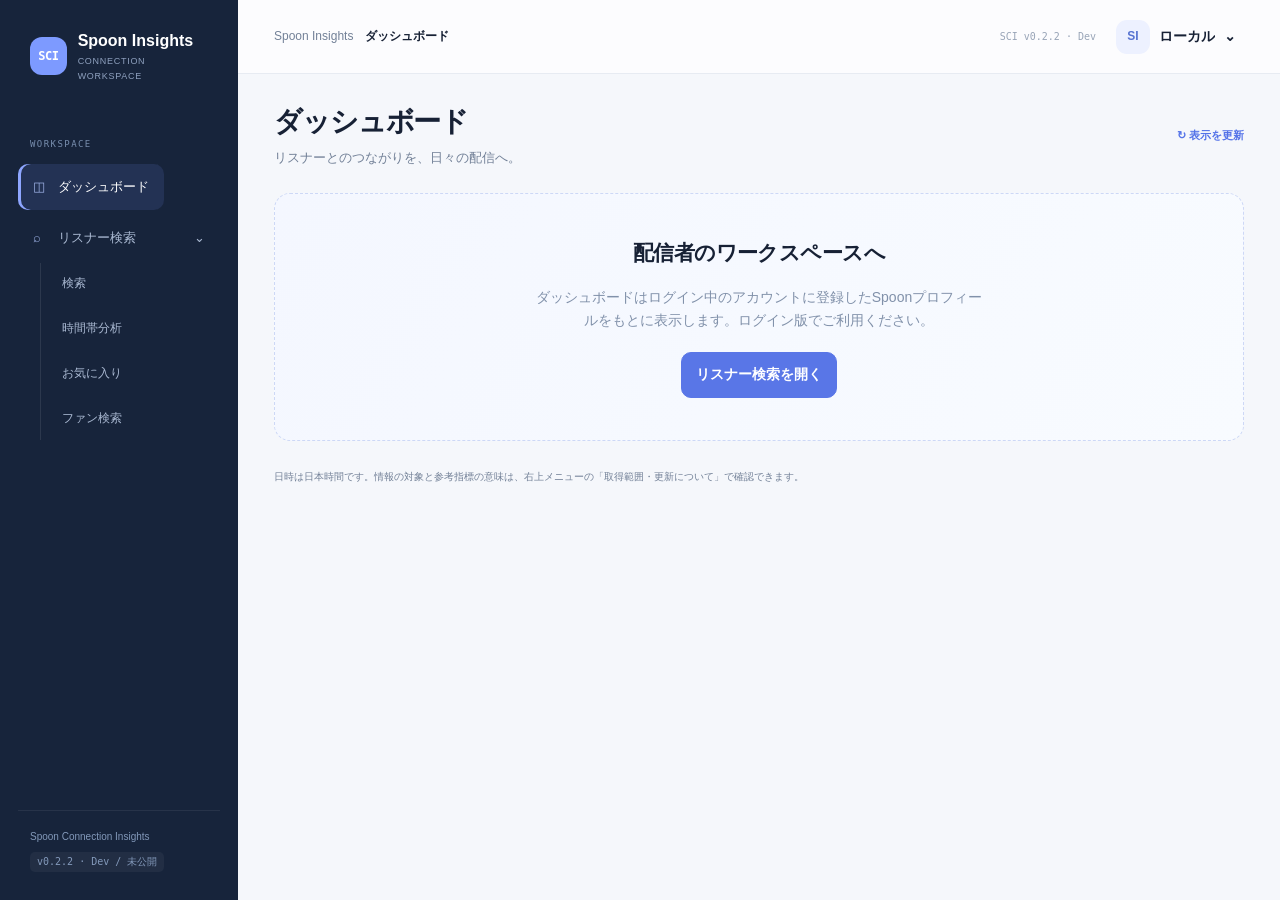
==== commit 34c4f6e2: "Add compact listener UI and personal hourly analytics for v0.2.2" ====
--- a/spoondev/static/index.html
+++ b/spoondev/static/index.html
@@ -10,8 +10,15 @@
 .topbar{position:relative;z-index:25}.account-menu-anchor{position:relative}.account-menu{position:absolute;right:0;top:calc(100% + 10px);width:260px;padding:8px;border:1px solid var(--line);border-radius:14px;background:#fff;box-shadow:0 16px 48px #18213520;z-index:40}.account-menu button{display:block;text-align:left;width:100%;border:0;font-size:12px;background:transparent}.account-menu button:hover,.account-menu button:focus{background:#f0f3ff}.menu-caption{padding:8px 12px;font-size:10px;color:#728097;border-bottom:1px solid var(--line);margin-bottom:5px;overflow-wrap:anywhere}.menu-divider{border-top:1px solid var(--line);margin:6px 4px}.nav-search-group{margin-top:5px}.nav-search-group>button{width:100%}.nav-search-group .nav-arrow{float:right}.nav-children{margin:3px 0 6px 22px;padding-left:9px;border-left:1px solid #ffffff18;display:grid;gap:3px}.side-nav .nav-children button{font-size:12px;padding:9px 12px}.about-links{display:grid;grid-template-columns:repeat(2,minmax(0,1fr));gap:14px;margin-top:20px}.about-links button{text-align:left;padding:20px}.about-links strong,.about-links small{display:block}.about-links small{font-size:11px;color:var(--muted);margin-top:5px}.document-section{max-width:780px}.release-item{padding:22px 0;border-top:1px solid var(--line)}.release-item h3{margin:0 0 10px}.release-state{margin-left:8px;font-size:10px;border-radius:5px;background:#eef2ff;padding:4px 7px;color:#566ecc}.binding-note{border-left:3px solid #8095ec;background:#f5f7fe;padding:14px;margin:18px 0;font-size:12px}.binding-profile{padding:18px;background:#f4f6fb;border-radius:12px;margin:18px 0;overflow-wrap:anywhere}.binding-profile strong{display:block;font-size:18px}.dialog-body{padding:24px}.dialog-actions{display:flex;justify-content:flex-end;gap:10px;margin-top:22px}.tag-catalog{border-top:1px solid var(--line);padding-top:20px;margin-top:20px}.tag-catalog form{display:flex;align-items:flex-end;gap:12px;flex-wrap:wrap}.tag-catalog label{font-size:11px;flex:1;min-width:150px}.tag-catalog input{display:block;width:100%;margin-top:6px}.admin-user{align-items:flex-start}.admin-user .admin-main{flex-basis:100%;display:flex;gap:12px;flex-wrap:wrap;align-items:center}.admin-user .admin-main strong{width:auto}.admin-user label{font-size:10px;color:var(--muted)}.admin-user select{display:block;min-width:120px;margin-top:5px}.admin-binding{flex-basis:100%;font-size:11px;color:var(--muted);overflow-wrap:anywhere}.listener-insights{margin:12px 0;padding:12px;border:1px solid #e9edf5;background:#f9faff;border-radius:10px;min-width:0}.insight-values{display:grid;grid-template-columns:repeat(3,minmax(0,1fr));gap:8px}.insight-label{font-size:10px;color:#64748b;display:block}.insight-value{display:block;font:650 17px var(--mono);color:#536ad0;margin:3px 0;overflow-wrap:anywhere}.insight-value.pending{font:500 11px/1.6 inherit;color:#71809a}.insight-freshness{font-size:9px;color:#7a879c;line-height:1.7;margin:8px 0 0}.insight-full{margin:20px 0;padding:18px}.insight-full .insight-value{font-size:23px}.insight-full .insight-value.pending{font-size:12px}.insight-evidence{font-size:11px;color:#68778d;margin:14px 0 0;padding-top:12px;border-top:1px solid var(--line)}.insight-evidence p{margin:6px 0}.spoon-entry{display:flex;justify-content:space-between;gap:12px;flex-wrap:wrap;border-top:1px solid var(--line);padding:12px 0}.spoon-entry .person{width:auto;flex:1;padding:0;min-height:0}.spoon-entry-meta{flex-basis:100%;font-size:10px;color:#718097}.listener-table .listener-insights{margin:9px 0 0;padding:9px}.listener-table .insight-value{font-size:13px}.listener-table .insight-value.pending{font-size:10px}.metric-help{font-size:11px;color:var(--muted);margin:14px 0}.account-button #account-name{max-width:150px;overflow:hidden;text-overflow:ellipsis;white-space:nowrap}.sidebar-back{margin-bottom:16px}.admin-user button{max-width:100%}
 @media(max-width:800px){.topbar{position:sticky;top:0;height:60px}.topbar-label{white-space:nowrap;font-size:10px}.topbar-label strong{display:none}.account-button #account-name{max-width:120px}.side-nav{border-bottom:1px solid #ffffff12;padding:10px 14px}.side-nav .product-lockup{display:none}.side-nav .nav-links{display:flex;align-items:flex-start;overflow:visible;flex-wrap:wrap}.nav-search-group{margin-top:0;flex:1;min-width:170px}.nav-search-group>button{width:auto;min-height:38px}.nav-children{margin:0 0 0 8px;display:flex;gap:1px;padding-left:4px;overflow:auto}.side-nav .nav-children button{font-size:10px;padding:7px 9px;min-height:34px}.side-nav .nav-search-group>button{font-size:11px;padding:8px}.side-nav .nav-links>button{padding:8px;min-height:38px}.account-menu{width:min(270px,calc(100vw - 28px))}.about-links{grid-template-columns:1fr}.dialog-body{padding:18px}.insight-full{padding:14px}.insight-full .insight-value{font-size:18px}.listener-table .insight-label{font-size:9px}.listener-table .insight-values{gap:4px}.listener-table .listener-insights{padding:8px}.listener-table th:last-child,.listener-table td:last-child{white-space:normal}.listener-table .listener-identity{align-items:flex-start}.listener-identity{min-width:0}.listener-identity button{overflow-wrap:anywhere}.listener-table th:first-child{width:65%}.listener-table .temperature{font-size:12px}.admin-user .admin-main strong{width:100%}.dialog-actions button{font-size:11px;padding:9px}.topbar-actions{margin-left:auto}.page-heading>button{white-space:nowrap}.insight-evidence p{overflow-wrap:anywhere}}
 @media(max-width:360px){.panel-heading{flex-wrap:wrap;align-items:flex-start;gap:8px}.panel-heading h2{font-size:16px}.panel-heading .home-action{white-space:nowrap}.listener-table .insight-value{font-size:11px;white-space:nowrap}.listener-table .insight-value.pending{font-size:9px;white-space:normal}.account-button #account-name{max-width:100px}.nav-search-group{min-width:160px}.side-nav{padding-left:10px;padding-right:10px}.side-nav .nav-links>button{font-size:10px;padding:8px 5px}.listener-table .listener-insights{padding:6px}.insight-value{font-size:14px}.insight-label{font-size:9px}}
+
+/* Compact, destination-first listener rows. theme.css supplies the release palette. */
+#favorites,#fans-list{display:block}.compact-listener-section{margin:18px 0}.table-wrap .compact-listener-table{min-width:0!important}.compact-listener-table{width:100%;table-layout:fixed;border-collapse:collapse}.compact-listener-table th{font-size:11px;color:var(--muted);font-weight:500;padding:9px 8px}.compact-listener-table th:first-child{width:50%}.compact-listener-table th:nth-child(2){width:32%}.compact-listener-table th:last-child{width:18%;text-align:right}.compact-listener-table td{padding:10px 8px;border-bottom:1px solid var(--line);vertical-align:middle;overflow-wrap:anywhere}.compact-person-line{display:flex;align-items:center;gap:6px;min-width:0}.compact-profile-button.person{flex:1;min-width:0;padding:0;background:transparent;min-height:36px}.compact-profile-button .name{font-size:12px;line-height:1.5}.compact-profile-button .identity{font-size:10px;margin-top:2px}.row-expand-button{padding:4px;min-height:30px;min-width:28px;border:0;background:transparent;color:var(--muted);flex-shrink:0}.row-expand-button[aria-expanded=true]{color:var(--teal)}.compact-observed{font-size:11px;color:var(--muted);line-height:1.6}.compact-register{text-align:right}.compact-registration-button{font-size:16px;padding:3px 7px;min-height:34px;min-width:32px;color:var(--teal);background:transparent}.compact-expanded-row td{padding:0 8px 12px}.compact-expanded-body{padding:12px;background:var(--bg);border-radius:10px}.compact-expanded-body .destination-preview{margin-top:0;padding-top:0;border-top:0}.compact-expanded-body .destination-preview>.sub:first-child{margin-top:0}.listener-metric-details{margin-top:14px;border-top:1px solid var(--line);padding-top:10px}.listener-metric-details>summary{font-size:11px;color:var(--muted);font-weight:500;min-height:30px}.listener-metric-body{padding:12px 0 0;font-size:11px;color:var(--muted)}.metric-detail-line{display:flex;justify-content:space-between;align-items:center;flex-wrap:wrap;gap:8px;padding:7px 0}.metric-detail-line strong{color:var(--ink);font:600 14px var(--mono)}.stay-chip{display:inline-block;font-size:10px;color:var(--teal);border:1px solid var(--line);padding:2px 6px;border-radius:12px;margin:3px 0}.listener-metric-body .insight-evidence{margin-top:10px}.listener-metric-body .spoon-entry .name{font-size:12px}.listener-metric-body .spoon-entry{padding:10px 0}.compact-listener-table .person.active{background:transparent}.compact-live-value{font-size:11px;color:var(--muted);margin:0 0 10px}.compact-row-time{display:block;font-size:10px}.compact-listener-table caption{text-align:left}.compact-listener-section h3{font-size:13px;margin:18px 0 8px}#analytics-panel{min-width:0}.grid #detail-card h3{margin-top:16px}.grid #detail-card .relation{padding:10px 0}.grid #detail-card .relation .person{padding:4px 0}.grid #detail-card .hint{font-size:11px;margin:9px 0}.grid #detail-card .temperature{font-size:16px}.grid #detail-card .tabs{margin-bottom:12px}.grid #detail-card .profile-actions{margin:12px 0}.grid #detail-card{padding:20px}
+@media(max-width:800px){.compact-listener-table th{font-size:10px;padding:8px 4px}.compact-listener-table td{padding:9px 4px}.compact-listener-table th:first-child{width:48%}.compact-listener-table th:nth-child(2){width:34%}.compact-profile-button .name{font-size:11px}.compact-profile-button .identity{font-size:9px}.compact-observed{font-size:10px}.compact-row-time{font-size:9px}.compact-person-line{gap:2px}.row-expand-button{min-width:24px}.compact-expanded-body{padding:10px}.compact-expanded-row td{padding:0 4px 10px}.compact-listener-section h3{font-size:12px}.listener-metric-details>summary{font-size:11px}.nav-children{flex-wrap:wrap}.side-nav .nav-search-group{min-width:190px}.grid #detail-card{padding:18px}}
+@media(max-width:360px){.side-nav .nav-search-group{min-width:175px}.compact-listener-table th:first-child{width:46%}.compact-listener-table th:nth-child(2){width:36%}.compact-registration-button{min-width:28px;padding:3px 5px}.compact-profile-button .name{font-size:11px}}
 </style>
-<header class="topbar"><div class="topbar-label">Spoon Insights <strong id="topbar-page">ダッシュボード</strong></div><div class="topbar-actions"><span class="topbar-version">SCI v0.2.1 · Dev</span><div class="account-menu-anchor"><button id="account-open" class="account-button" aria-label="アカウントメニューを開く" aria-haspopup="menu" aria-expanded="false" aria-controls="account-menu"><span class="avatar" id="account-avatar">SI</span><span id="account-name">ローカル</span><span aria-hidden="true">⌄</span></button><div id="account-menu" class="account-menu" role="menu" aria-label="アカウント" hidden><div id="menu-account-caption" class="menu-caption">アカウント</div><button id="settings-menu" role="menuitem">アカウント設定</button><button id="admin-nav" role="menuitem" hidden>ユーザー管理</button><div class="menu-divider"></div><button id="about-menu" role="menuitem">サービスについて</button><button id="data-info-nav" role="menuitem">取得範囲・更新について</button><button id="releases-menu" role="menuitem">リリース履歴</button><button id="terms-menu" role="menuitem">利用規約</button><button id="privacy-menu" role="menuitem">プライバシーについて</button><div class="menu-divider"></div><button id="menu-logout" role="menuitem">ログアウト</button></div></div></div></header><nav id="side-nav" class="side-nav" aria-label="メインナビゲーション"><div class="product-lockup"><div class="product-icon">SCI</div><div><strong>Spoon Insights</strong><small>CONNECTION WORKSPACE</small></div></div><div class="nav-title">WORKSPACE</div><div class="nav-links"><button data-view="home" aria-current="page"><span class="nav-glyph">◫</span>ダッシュボード</button><div class="nav-search-group"><button id="listener-nav-toggle" aria-expanded="true" aria-controls="listener-nav-children"><span class="nav-glyph">⌕</span>リスナー検索 <span class="nav-arrow" aria-hidden="true">⌄</span></button><div id="listener-nav-children" class="nav-children"><button data-view="search">検索</button><button data-view="favorites">お気に入り</button><button data-view="fan-owners">ファン検索</button></div></div></div><div class="nav-footer">Spoon Connection Insights<br><span class="version">v0.2.1 · Dev / 未公開</span></div></nav><main class="shell"><div class="page-heading"><div><h1 id="page-title">ダッシュボード</h1><p id="page-subtitle">リスナーとのつながりを、日々の配信へ。</p></div><button id="home-refresh" class="home-action">↻ 表示を更新</button></div><section id="dashboard-panel"><div id="dashboard-content" class="dashboard-section-loading">ダッシュボードを読み込み中…</div></section><section id="settings-panel" hidden><div class="settings-layout"><section class="card"><h2>アカウント</h2><div class="settings-summary"><strong id="settings-username"></strong><span id="settings-role" class="account-chip"></span> <span id="settings-label" class="account-chip"></span></div><h3>Spoonプロフィールを紐付ける</h3><p class="hint">ダッシュボードで見る、ご自身の配信者プロフィールを登録します。Spoonのログイン情報は不要です。</p><form id="profile-settings-form"><div class="form-field"><label for="my-spoon-id">SpoonプロフィールURL・数値ID</label><input id="my-spoon-id" placeholder="https://www.spooncast.net/jp/channel/316644201/tab/home" autocomplete="off"></div><button id="preview-profile" class="primary">プロフィールを確認</button><button type="button" id="unlink-profile" class="danger">紐付けを解除</button><p id="profile-settings-status" class="setting-status" role="status"></p></form><div id="linked-profile" class="hint"></div><p class="source-note">この登録はSpoon側の本人認証ではありません。確定後、一般ユーザーは変更・解除できません。修正が必要な場合は管理者に依頼してください。お気に入りやファン設定はログインアカウントごとに保持します。</p></section><section class="card"><h2>ログインとセキュリティ</h2><p class="hint">パスワード変更はこの画面から行います。変更後は再ログインが必要です。</p><form id="account-password-form"><div class="form-field"><label for="account-current-password">現在のパスワード</label><input id="account-current-password" type="password" autocomplete="current-password" required></div><div class="form-field"><label for="account-new-password">新しいパスワード（12文字以上）</label><input id="account-new-password" type="password" autocomplete="new-password" minlength="12" maxlength="1024" required></div><div class="form-field"><label for="account-confirm-password">新しいパスワードの確認</label><input id="account-confirm-password" type="password" autocomplete="new-password" required></div><button>パスワードを変更</button><p id="account-password-status" class="setting-status" role="status"></p></form><h3>この端末からログアウト</h3><button id="account-logout">ログアウト</button></section></div></section><section id="about-panel" class="card" hidden><p class="eyebrow">ABOUT SPOON INSIGHTS</p><div id="about-home"><h2>サービスについて</h2><p class="hint">取得した情報の範囲、参考指標の意味、更新履歴をご確認いただけます。</p><div class="about-links"><button data-about="data-info"><strong>取得範囲・更新について</strong><small>観測の対象、滞在指数・投げ指数、更新時刻の見方</small></button><button data-about="releases"><strong>リリース履歴</strong><small>公開済みの変更と開発中の変更</small></button><button data-about="terms"><strong>利用規約</strong><small>文書の整備状況</small></button><button data-about="privacy"><strong>プライバシーについて</strong><small>現在のデータ保存の説明と文書の整備状況</small></button></div></div><div id="about-releases" class="document-section" hidden><button data-about="about" class="home-action sidebar-back">← サービスについて</button><h2>リリース履歴</h2><section class="release-item"><h3>v0.2.1 <span id="release-v021-state" class="release-state">Dev / 未公開</span></h3><p>リスナー検索の入れ子ナビ、右上のアカウントメニュー、配信者の初回確認と紐付けロック、選択式の表示タグを整備しました。</p><p class="hint">滞在指数・投げ指数は観測条件がそろった場合の参考値です。材料不足を0点にはしません。<span id="release-v021-note">この開発版は本番へ公開された状態ではありません。</span></p></section><section class="release-item"><h3>v0.2.0 <span class="release-state">公開済み</span></h3><p>配信者ダッシュボード、アカウント設定、管理者のユーザー管理、データの取得範囲の説明を追加しました。アカウント別のお気に入り・ファン設定を保持します。</p></section></div><div id="about-terms" class="document-section" hidden><button data-about="about" class="home-action sidebar-back">← サービスについて</button><h2>利用規約</h2><p class="badge">準備中</p><p>このサービスの利用規約は現在整備中です。公開済みの規約本文や制定日はありません。</p><p class="hint">この表示で利用規約への同意を取得したり、同意済みとして扱ったりすることはありません。</p></div><div id="about-privacy" class="document-section" hidden><button data-about="about" class="home-action sidebar-back">← サービスについて</button><h2>プライバシーについて</h2><p class="badge">文書は準備中</p><p>正式なプライバシー文書は現在整備中です。制定日・同意済み状態は設定していません。</p><h3>現在の保存の仕組み</h3><p>公開プロフィール・配信の観測・取得したランキングを保存します。お気に入り・登録ファン・配信者の紐付けはログインアカウントごとに分けて保存します。</p><p>Spoonのパスワードは登録しません。削除済みアカウントのファイルや運用バックアップは復旧のため残ることがあり、アカウント削除がすべての記録の即時削除を意味するものではありません。</p><p class="hint">詳しい取得対象と未取得の扱いは「取得範囲・更新について」をご確認ください。</p><button data-about="data-info">取得範囲・更新について</button></div></section><section id="data-info-panel" class="card" hidden aria-labelledby="data-info-title"><p class="eyebrow">DATA COVERAGE / UPDATE</p><button data-about="about" class="home-action sidebar-back">← サービスについて</button><h2 id="data-info-title">データの取得範囲と更新</h2><p>リアルタイムの全行動を表示するサービスではありません。情報ごとに取得元・対象期間・更新タイミングが異なります。</p><div class="table-wrap"><table><thead><tr><th>情報</th><th>取得する範囲</th><th>収集と表示の更新</th></tr></thead><tbody><tr><td>ライブ観測・温度</td><td>Spoonの公開配信一覧で見つかった配信の、取得できたリスナーとその時点の温度。過去の記録を保存します。</td><td>標準起動の収集workerは約5分を基準に取得します。取得所要時間・通信制限・停止により遅れるため、実際の取得日時を表示します。</td></tr><tr><td>一覧の最近のライブ観測</td><td>取得日時が直近30分以内の記録だけ。最終観測がそれ以前でも、過去の出現先は詳細に残ります。</td><td>開いている一覧を30秒ごとにDBから再表示。収集処理の頻度は変わりません。</td></tr><tr><td>詳細のライブ観測</td><td>保存済みの過去の出現先・温度を含みます。現在視聴中という意味ではありません。</td><td>詳細を開いた時、または「出現先を更新」でDBを読み直します。</td></tr><tr><td>月間温度</td><td>日本時間の今月のMONTHLYランキング。観測済みの配信者を対象に、取得済みランキングからリスナーの出現先を照合します。Spoon全配信者の網羅ではありません。</td><td>標準起動の収集workerがDJごとの更新期限（約1時間を基準）で順次取得します。登録済みの自DJを優先し、DJごとに保存します。待機・通信制限・Spoon側の更新遅れがあり、期限どおりの取得や即時値を保証しません。</td></tr><tr><td>DJ別のSpoon</td><td>公開FANランキングが返す、リスナーから特定DJへのSpoon数。集計期間は未確認で、全サービスの総投げ額・月間額・円換算ではありません。</td><td>プロフィール登録で収集対象に加わり、標準起動の収集workerがDJごとの更新期限（約1時間を基準）で取得します。取得待ち・停止・直前の失敗を表示し、画面は30秒ごとに保存データを確認します。</td></tr><tr><td>ON AIR</td><td>Spoonの公開配信一覧に、本人が配信者として載っているか。リスナーとしての参加や過去の観測では点灯しません。</td><td>画面から30秒ごとに確認、サーバーで30秒キャッシュ。通常でも約1分以上ずれる場合があります。取得失敗時は古い表示を消します。</td></tr><tr><td>Spoon全体から検索</td><td>Spoonの公開検索で返されるアカウント。全アカウント一覧ではありません。検索時に公開プロフィールを保存します。</td><td>検索実行時に取得し、同一検索結果を5分キャッシュ。保存済み検索はDBだけを検索します。</td></tr><tr><td>ファンの登録一覧</td><td>本人が取り込んだフォロワーJSONや数値ID。各ログインユーザーに紐付けて保存します。</td><td>取り込み時だけ更新。Spoonでのフォロー・解除は自動反映されません。出現先の表示は既存の観測・月間データを使い、30秒ごとにDBを確認します。</td></tr><tr><td>お気に入り</td><td>ログイン中のユーザーが登録した数値ID。出現先は取得済みの月間・ライブ記録を使います。</td><td>登録・解除時に保存。表示中は30秒ごとに観測を再確認します。お気に入りの登録状態を別端末で変えた場合は画面を再読み込みしてください。</td></tr></tbody></table></div><h3>参考指標の読み方</h3><p>滞在指数は、同じ枠で次の有効な観測でも見つかった割合や複数日の再観測をもとにした0〜100の参考値です。実際の滞在時間ではなく、温度の平均から算出しません。観測が足りない場合は「材料不足」と表示します。</p><p>投げ指数は、Spoonの集計期間と比較条件を確認できる場合だけ表示します。期間未確認の現在のデータでは指数を作らず、確認できた応援先の広がりや自枠へのDJ別Spoonを別の材料として示します。将来の支援確率や月間・生涯の総投げ額を表すものではありません。</p><p>最新の取得が失敗していても直前の保存値が残る場合があります。取得日時・部分取得・失敗などの状態を一緒に確認してください。</p><h3>空欄や更新のズレについて</h3><p>「記録がない」は活動がない証拠ではありません。非公開の情報、まだ見つけていない配信者、ページ上限や途中までしか取れていないページ、通信失敗、Spoon側の更新遅れで記録が抜けます。ライブ温度から月間温度を推測・補完することはしません。</p><p>5分・1時間は標準workerの取得期限の基準です。対象の優先順位・取得所要時間・ジョブの待機・通信制限で実際の更新間隔は変わります。収集が停止している、Macがスリープしている場合は、画面を30秒ごとに更新しても新しいデータは増えません。手動の旧収集CLIで指定するintervalは、1巡が終わった後の待機時間です。</p><p>開発用DBは環境作成時のコピーです。公開用DBとは自動同期しません。Devで新しい観測が必要なら、Dev側で収集処理を起動してください。表示時刻は日本時間です。</p></section><section id="admin-panel" class="card" hidden><p class="eyebrow">ADMIN CONSOLE</p><h2>ユーザー管理</h2><p class="hint">利用者ID・初期パスワード・表示タグを設定します。初回ログイン時にパスワード変更が必要です。</p><form id="create-account"><label>ユーザーID<input id="new-user-id" required pattern="[a-z0-9_-]{3,64}" autocomplete="off" placeholder="testuser002"></label><label>初期パスワード<input id="new-user-password" type="password" required minlength="12" maxlength="1024" autocomplete="new-password"></label><label>表示タグ<select id="new-user-label" required><option value="利用者">利用者</option></select></label><button>ユーザーを作成</button></form><p class="hint">表示タグは分類用です。「管理者」タグを選んでも管理者権限は付きません。権限の変更は作成後に別の操作で行います。</p><details class="tag-catalog"><summary>表示タグの候補を管理</summary><form id="add-label-form"><label>新しい表示タグ<input id="add-label-name" maxlength="64" required autocomplete="off"></label><button>候補を追加</button></form><p id="label-status" class="setting-status" role="status"></p><p id="label-catalog-list" class="hint"></p></details><p id="admin-status" role="status"></p><div id="admin-users"></div><details id="system-stats"><summary>システム全体の収集状況（kitomoyaのみ）</summary><div id="stats" class="stats" aria-live="polite">集計を読み込み中…</div><h3>収集の前回実行記録</h3><p class="hint">この記録はプロセスの生存確認ではありません。開始後にMacや収集を停止した場合も「完了記録なし」として残ります。</p><div id="collection-status" class="table-wrap"></div></details></section><div class="grid" hidden>
+<link rel="stylesheet" href="/theme.css">
+<script src="/analytics.js" defer></script>
+<header class="topbar"><div class="topbar-label">Spoon Insights <strong id="topbar-page">ダッシュボード</strong></div><div class="topbar-actions"><span class="topbar-version">SCI v0.2.2 · Dev</span><div class="account-menu-anchor"><button id="account-open" class="account-button" aria-label="アカウントメニューを開く" aria-haspopup="menu" aria-expanded="false" aria-controls="account-menu"><span class="avatar" id="account-avatar">SI</span><span id="account-name">ローカル</span><span aria-hidden="true">⌄</span></button><div id="account-menu" class="account-menu" role="menu" aria-label="アカウント" hidden><div id="menu-account-caption" class="menu-caption">アカウント</div><button id="settings-menu" role="menuitem">アカウント設定</button><button id="admin-nav" role="menuitem" hidden>ユーザー管理</button><div class="menu-divider"></div><button id="about-menu" role="menuitem">サービスについて</button><button id="data-info-nav" role="menuitem">取得範囲・更新について</button><button id="releases-menu" role="menuitem">リリース履歴</button><button id="terms-menu" role="menuitem">利用規約</button><button id="privacy-menu" role="menuitem">プライバシーについて</button><div class="menu-divider"></div><button id="menu-logout" role="menuitem">ログアウト</button></div></div></div></header><nav id="side-nav" class="side-nav" aria-label="メインナビゲーション"><div class="product-lockup"><div class="product-icon">SCI</div><div><strong>Spoon Insights</strong><small>CONNECTION WORKSPACE</small></div></div><div class="nav-title">WORKSPACE</div><div class="nav-links"><button data-view="home" aria-current="page"><span class="nav-glyph">◫</span>ダッシュボード</button><div class="nav-search-group"><button id="listener-nav-toggle" aria-expanded="true" aria-controls="listener-nav-children"><span class="nav-glyph">⌕</span>リスナー検索 <span class="nav-arrow" aria-hidden="true">⌄</span></button><div id="listener-nav-children" class="nav-children"><button data-view="search">検索</button><button data-view="analytics">時間帯分析</button><button data-view="favorites">お気に入り</button><button data-view="fan-owners">ファン検索</button></div></div></div><div class="nav-footer">Spoon Connection Insights<br><span class="version">v0.2.2 · Dev / 未公開</span></div></nav><main class="shell"><div class="page-heading"><div><h1 id="page-title">ダッシュボード</h1><p id="page-subtitle">リスナーとのつながりを、日々の配信へ。</p></div><button id="home-refresh" class="home-action">↻ 表示を更新</button></div><section id="dashboard-panel"><div id="dashboard-content" class="dashboard-section-loading">ダッシュボードを読み込み中…</div></section><section id="analytics-panel" hidden aria-labelledby="page-title"></section><section id="settings-panel" hidden><div class="settings-layout"><section class="card"><h2>アカウント</h2><div class="settings-summary"><strong id="settings-username"></strong><span id="settings-role" class="account-chip"></span> <span id="settings-label" class="account-chip"></span></div><h3>Spoonプロフィールを紐付ける</h3><p class="hint">ダッシュボードで見る、ご自身の配信者プロフィールを登録します。Spoonのログイン情報は不要です。</p><form id="profile-settings-form"><div class="form-field"><label for="my-spoon-id">SpoonプロフィールURL・数値ID</label><input id="my-spoon-id" placeholder="https://www.spooncast.net/jp/channel/316644201/tab/home" autocomplete="off"></div><button id="preview-profile" class="primary">プロフィールを確認</button><button type="button" id="unlink-profile" class="danger">紐付けを解除</button><p id="profile-settings-status" class="setting-status" role="status"></p></form><div id="linked-profile" class="hint"></div><p class="source-note">この登録はSpoon側の本人認証ではありません。確定後、一般ユーザーは変更・解除できません。修正が必要な場合は管理者に依頼してください。お気に入りやファン設定はログインアカウントごとに保持します。</p></section><section class="card"><h2>ログインとセキュリティ</h2><p class="hint">パスワード変更はこの画面から行います。変更後は再ログインが必要です。</p><form id="account-password-form"><div class="form-field"><label for="account-current-password">現在のパスワード</label><input id="account-current-password" type="password" autocomplete="current-password" required></div><div class="form-field"><label for="account-new-password">新しいパスワード（12文字以上）</label><input id="account-new-password" type="password" autocomplete="new-password" minlength="12" maxlength="1024" required></div><div class="form-field"><label for="account-confirm-password">新しいパスワードの確認</label><input id="account-confirm-password" type="password" autocomplete="new-password" required></div><button>パスワードを変更</button><p id="account-password-status" class="setting-status" role="status"></p></form><h3>この端末からログアウト</h3><button id="account-logout">ログアウト</button></section></div></section><section id="about-panel" class="card" hidden><p class="eyebrow">ABOUT SPOON INSIGHTS</p><div id="about-home"><h2>サービスについて</h2><p class="hint">取得した情報の範囲、参考指標の意味、更新履歴をご確認いただけます。</p><div class="about-links"><button data-about="data-info"><strong>取得範囲・更新について</strong><small>観測の対象、参考指標とDJ別Spoon、更新時刻の見方</small></button><button data-about="releases"><strong>リリース履歴</strong><small>公開済みの変更と開発中の変更</small></button><button data-about="terms"><strong>利用規約</strong><small>文書の整備状況</small></button><button data-about="privacy"><strong>プライバシーについて</strong><small>現在のデータ保存の説明と文書の整備状況</small></button></div></div><div id="about-releases" class="document-section" hidden><button data-about="about" class="home-action sidebar-back">← サービスについて</button><h2>リリース履歴</h2><section class="release-item"><h3>v0.2.2 <span id="release-v022-state" class="release-state">Dev / 未公開</span></h3><p>検索詳細を出現先中心に整理し、お気に入り・ファン・最近のリスナーをコンパクトな3列の一覧に変更しました。観測指標やDJ別Spoonは、必要な時に詳細を開いて確認できます。</p><p>自分のファンや月間温度が確認できた人の観測時間帯を比較する画面と、画面全体の配色・文字の読みやすさを改善しています。</p><p id="release-v022-note" class="hint">この開発版は本番へ公開された状態ではありません。</p></section><section class="release-item"><h3>v0.2.1 <span id="release-v021-state" class="release-state">Dev / 未公開</span></h3><p>リスナー検索の入れ子ナビ、右上のアカウントメニュー、配信者の初回確認と紐付けロック、選択式の表示タグを整備しました。</p><p class="hint">滞在指数・投げ指数は観測条件がそろった場合の参考値です。材料不足を0点にはしません。<span id="release-v021-note">この開発版は本番へ公開された状態ではありません。</span></p></section><section class="release-item"><h3>v0.2.0 <span class="release-state">公開済み</span></h3><p>配信者ダッシュボード、アカウント設定、管理者のユーザー管理、データの取得範囲の説明を追加しました。アカウント別のお気に入り・ファン設定を保持します。</p></section></div><div id="about-terms" class="document-section" hidden><button data-about="about" class="home-action sidebar-back">← サービスについて</button><h2>利用規約</h2><p class="badge">準備中</p><p>このサービスの利用規約は現在整備中です。公開済みの規約本文や制定日はありません。</p><p class="hint">この表示で利用規約への同意を取得したり、同意済みとして扱ったりすることはありません。</p></div><div id="about-privacy" class="document-section" hidden><button data-about="about" class="home-action sidebar-back">← サービスについて</button><h2>プライバシーについて</h2><p class="badge">文書は準備中</p><p>正式なプライバシー文書は現在整備中です。制定日・同意済み状態は設定していません。</p><h3>現在の保存の仕組み</h3><p>公開プロフィール・配信の観測・取得したランキングを保存します。お気に入り・登録ファン・配信者の紐付けはログインアカウントごとに分けて保存します。</p><p>Spoonのパスワードは登録しません。削除済みアカウントのファイルや運用バックアップは復旧のため残ることがあり、アカウント削除がすべての記録の即時削除を意味するものではありません。</p><p class="hint">詳しい取得対象と未取得の扱いは「取得範囲・更新について」をご確認ください。</p><button data-about="data-info">取得範囲・更新について</button></div></section><section id="data-info-panel" class="card" hidden aria-labelledby="data-info-title"><p class="eyebrow">DATA COVERAGE / UPDATE</p><button data-about="about" class="home-action sidebar-back">← サービスについて</button><h2 id="data-info-title">データの取得範囲と更新</h2><p>リアルタイムの全行動を表示するサービスではありません。情報ごとに取得元・対象期間・更新タイミングが異なります。</p><div class="table-wrap"><table><thead><tr><th>情報</th><th>取得する範囲</th><th>収集と表示の更新</th></tr></thead><tbody><tr><td>ライブ観測・温度</td><td>Spoonの公開配信一覧で見つかった配信の、取得できたリスナーとその時点の温度。過去の記録を保存します。</td><td>標準起動の収集workerは約5分を基準に取得します。取得所要時間・通信制限・停止により遅れるため、実際の取得日時を表示します。</td></tr><tr><td>一覧の最近のライブ観測</td><td>取得日時が直近30分以内の記録だけ。最終観測がそれ以前でも、過去の出現先は詳細に残ります。</td><td>開いている一覧を30秒ごとにDBから再表示。収集処理の頻度は変わりません。</td></tr><tr><td>詳細のライブ観測</td><td>保存済みの過去の出現先・温度を含みます。現在視聴中という意味ではありません。</td><td>詳細を開いた時、または「出現先を更新」でDBを読み直します。</td></tr><tr><td>月間温度</td><td>日本時間の今月のMONTHLYランキング。観測済みの配信者を対象に、取得済みランキングからリスナーの出現先を照合します。Spoon全配信者の網羅ではありません。</td><td>標準起動の収集workerがDJごとの更新期限（約1時間を基準）で順次取得します。登録済みの自DJを優先し、DJごとに保存します。待機・通信制限・Spoon側の更新遅れがあり、期限どおりの取得や即時値を保証しません。</td></tr><tr><td>DJ別のSpoon</td><td>公開FANランキングが返す、リスナーから特定DJへのSpoon数。集計期間は未確認で、全サービスの総投げ額・月間額・円換算ではありません。</td><td>プロフィール登録で収集対象に加わり、標準起動の収集workerがDJごとの更新期限（約1時間を基準）で取得します。取得待ち・停止・直前の失敗を表示し、画面は30秒ごとに保存データを確認します。</td></tr><tr><td>ON AIR</td><td>Spoonの公開配信一覧に、本人が配信者として載っているか。リスナーとしての参加や過去の観測では点灯しません。</td><td>画面から30秒ごとに確認、サーバーで30秒キャッシュ。通常でも約1分以上ずれる場合があります。取得失敗時は古い表示を消します。</td></tr><tr><td>Spoon全体から検索</td><td>Spoonの公開検索で返されるアカウント。全アカウント一覧ではありません。検索時に公開プロフィールを保存します。</td><td>検索実行時に取得し、同一検索結果を5分キャッシュ。保存済み検索はDBだけを検索します。</td></tr><tr><td>ファンの登録一覧</td><td>本人が取り込んだフォロワーJSONや数値ID。各ログインユーザーに紐付けて保存します。</td><td>取り込み時だけ更新。Spoonでのフォロー・解除は自動反映されません。出現先の表示は既存の観測・月間データを使い、30秒ごとにDBを確認します。</td></tr><tr><td>お気に入り</td><td>ログイン中のユーザーが登録した数値ID。出現先は取得済みの月間・ライブ記録を使います。</td><td>登録・解除時に保存。表示中は30秒ごとに観測を再確認します。お気に入りの登録状態を別端末で変えた場合は画面を再読み込みしてください。</td></tr></tbody></table></div><h3>参考指標の読み方</h3><p>滞在指数は、同じ枠で次の有効な観測でも見つかった割合や複数日の再観測をもとにした0〜100の参考値です。実際の滞在時間ではなく、温度の平均から算出しません。観測が足りない場合は「材料不足」と表示します。</p><p>投げ指数は、Spoonの集計期間と比較条件を確認できる場合だけ表示します。期間未確認の現在のデータでは指数を作らず、確認できた応援先の広がりや自枠へのDJ別Spoonを別の材料として示します。将来の支援確率や月間・生涯の総投げ額を表すものではありません。</p><p>最新の取得が失敗していても直前の保存値が残る場合があります。取得日時・部分取得・失敗などの状態を一緒に確認してください。</p><h3>空欄や更新のズレについて</h3><p>「記録がない」は活動がない証拠ではありません。非公開の情報、まだ見つけていない配信者、ページ上限や途中までしか取れていないページ、通信失敗、Spoon側の更新遅れで記録が抜けます。ライブ温度から月間温度を推測・補完することはしません。</p><p>5分・1時間は標準workerの取得期限の基準です。対象の優先順位・取得所要時間・ジョブの待機・通信制限で実際の更新間隔は変わります。収集が停止している、Macがスリープしている場合は、画面を30秒ごとに更新しても新しいデータは増えません。手動の旧収集CLIで指定するintervalは、1巡が終わった後の待機時間です。</p><p>開発用DBは環境作成時のコピーです。公開用DBとは自動同期しません。Devで新しい観測が必要なら、Dev側で収集処理を起動してください。表示時刻は日本時間です。</p></section><section id="admin-panel" class="card" hidden><p class="eyebrow">ADMIN CONSOLE</p><h2>ユーザー管理</h2><p class="hint">利用者ID・初期パスワード・表示タグを設定します。初回ログイン時にパスワード変更が必要です。</p><form id="create-account"><label>ユーザーID<input id="new-user-id" required pattern="[a-z0-9_-]{3,64}" autocomplete="off" placeholder="testuser002"></label><label>初期パスワード<input id="new-user-password" type="password" required minlength="12" maxlength="1024" autocomplete="new-password"></label><label>表示タグ<select id="new-user-label" required><option value="利用者">利用者</option></select></label><button>ユーザーを作成</button></form><p class="hint">表示タグは分類用です。「管理者」タグを選んでも管理者権限は付きません。権限の変更は作成後に別の操作で行います。</p><details class="tag-catalog"><summary>表示タグの候補を管理</summary><form id="add-label-form"><label>新しい表示タグ<input id="add-label-name" maxlength="64" required autocomplete="off"></label><button>候補を追加</button></form><p id="label-status" class="setting-status" role="status"></p><p id="label-catalog-list" class="hint"></p></details><p id="admin-status" role="status"></p><div id="admin-users"></div><details id="system-stats"><summary>システム全体の収集状況（kitomoyaのみ）</summary><div id="stats" class="stats" aria-live="polite">集計を読み込み中…</div><h3>収集の前回実行記録</h3><p class="hint">この記録はプロセスの生存確認ではありません。開始後にMacや収集を停止した場合も「完了記録なし」として残ります。</p><div id="collection-status" class="table-wrap"></div></details></section><div class="grid" hidden>
 <section class="card" aria-labelledby="search-title"><h2 id="search-title">ユーザーを検索</h2><div class="tabs" role="tablist" aria-label="ユーザーの探し方" hidden><button id="search-view" role="tab" aria-selected="true">検索</button><button id="favorites-view" role="tab" aria-selected="false">お気に入り</button><button id="fan-owners-view" role="tab" aria-selected="false">ファン検索</button></div><div id="search-panel"><form id="search-form"><label class="sr" for="query">表示名、プロフィール ID、数値 ID</label><input id="query" placeholder="表示名 / プロフィール ID / 数値 ID" autocomplete="off"><button>検索</button></form><p class="hint">同じ表示名でも、数値 ID で区別します。</p><label class="hint"><input id="global-search" type="checkbox" checked style="width:auto"> Spoon全体から検索</label><p id="search-source" class="hint"></p><div id="users" aria-live="polite"></div><div class="pager"><button id="prev" disabled>前へ</button><span id="page" class="sub"></span><button id="next" disabled>次へ</button></div></div><div id="favorites-panel" hidden><p class="hint">このブラウザに保存されます。ユーザーの詳細から登録できます。</p><p id="favorites-activity-status" class="hint" role="status"></p><div id="favorites" aria-live="polite"></div></div><div id="fan-owners-panel" hidden><div id="fan-owner-picker" hidden><label for="fan-owner-select">配信者を切り替える</label><select id="fan-owner-select"></select></div><div id="fan-owners" aria-live="polite"></div><section id="fan-content" hidden aria-labelledby="fans-title"><h3 id="fans-title">ファンのユーザー</h3><form id="fans-filter-form" class="fan-filters"><label><span class="sr">登録ファンを名前・IDで絞り込み</span><input id="fans-query" maxlength="200" placeholder="ファンの名前・IDで絞り込み" autocomplete="off"></label><label><span class="sr">観測による絞り込み</span><select id="fans-activity"><option value="all">登録ファン全員</option><option value="recent">最近30分の観測あり</option></select></label><button>絞り込む</button><button type="button" id="fans-filter-clear">クリア</button></form><label for="fans-sort">並び替え</label><select id="fans-sort"><option value="recent">最近30分の観測を優先</option><option value="activity">最終ライブ観測が新しい順</option><option value="oldest">最終ライブ観測が古い順</option><option value="name">名前順</option><option value="name_desc">名前の逆順</option><option value="id">数値ID順</option></select><p id="fans-summary" class="hint" role="status"></p><button id="clear-fans" type="button" class="danger" disabled>ファン一覧の設定を解除</button><details id="fan-import-box"><summary>ご自身のフォロワー一覧を取り込む</summary><p class="hint">SpoonへログインしたPCブラウザで、自分のプロフィールを開いてください。下の「一覧保存スクリプトをコピー」でコピーした内容を開発者ツールのConsoleで実行し、保存されたJSONを選択します。Spoonの画面変更で取得できない場合は、本人が確認できる数値IDを入力できます。パスワードやログイン情報は不要です。</p><button id="copy-fan-export" type="button">一覧保存スクリプトをコピー</button><p id="fan-copy-status" class="hint" role="status"></p><textarea id="fan-export-source" readonly translate="no" class="notranslate" aria-label="一覧保存スクリプト（コピー用）" rows="5" hidden spellcheck="false"></textarea><label for="fan-file">保存したファン一覧（JSON / 数値IDのテキスト）</label><input id="fan-file" type="file" accept=".json,.txt,application/json,text/plain"><label for="fan-input">またはファンの数値IDを入力（改行・カンマ区切り）</label><textarea id="fan-input" rows="4" placeholder="312029086&#10;317015673"></textarea><label class="hint"><input id="fan-owner-confirm" type="checkbox" style="width:auto"> この配信者は自分のアカウントです</label><label class="hint"><input id="fan-complete" type="checkbox" style="width:auto"> 全件一覧として置き換える（未チェックなら追加）</label><p class="hint">置き換えると、今回の一覧にない登録ファンは解除されます。部分的な一覧なら追加してください。</p><button id="import-fans">一覧を登録</button></details><p id="fan-import-status" class="hint" role="status"></p><div id="fans-list" aria-live="polite"></div><div class="pager"><button id="fans-prev" disabled>前へ</button><span id="fans-page" class="sub"></span><button id="fans-next" disabled>次へ</button></div></section></div><p id="favorites-error" class="error" role="alert" hidden></p></section>
 <div id="detail-slot"><section id="detail-card" class="card" aria-label="ユーザーの詳細"><div id="profile"><h2 id="detail-title">ユーザーの記録</h2><p class="empty">左の検索結果からユーザーを選択してください。</p></div><div id="detail" aria-live="polite"></div></section></div>
 </div><p class="notice">日時は日本時間です。情報の対象と参考指標の意味は、右上メニューの「取得範囲・更新について」で確認できます。</p></main>
@@ -33,20 +40,24 @@
 function queueOnAir(){clearTimeout(onAirTimer);onAirTimer=setTimeout(refreshOnAir,100)}
 function person(user,onClick,active=false){const b=node('button',undefined,'person'+(active?' active':''));const name=node('div',user.name||'名前なし','name');name.dataset.onAirId=String(user.id??user.user_id);b.append(name,node('div',identity(user),'sub identity'));b.addEventListener('click',onClick);queueOnAir();return b}
 setInterval(()=>{if(!document.hidden)refreshOnAir()},30000);document.addEventListener('visibilitychange',()=>{if(!document.hidden)refreshOnAir()});
-const workspace=window.spoondevEnvironment;if(workspace){document.querySelector('.version').textContent='v'+workspace.version+' · '+workspace.name;document.querySelector('.topbar-version').textContent='SCI v'+workspace.version;const parts=String(workspace.version).split('.').map(Number);if(workspace.name==='公開'&&(parts[0]>0||parts[1]>2||parts[1]===2&&parts[2]>=1)){$('release-v021-state').textContent='提供中';$('release-v021-note').textContent='この公開環境で提供しています。公開日はこの画面では記録していません。'}}const account=window.spoondevAccount;let favoriteRevision=0;const favoritesKey=account?'spoondev.favorites.account.'+account.id:'spoondev.favorites.v1';let favorites=[];let favoriteDestinations=new Map(),favoriteDestinationSeq=0,favoriteDestinationAbort;let favoriteActivity=new Map(),favoriteActivitySeq=0,favoriteActivityAbort;
+const workspace=window.spoondevEnvironment;if(workspace){document.querySelector('.version').textContent='v'+workspace.version+' · '+workspace.name;document.querySelector('.topbar-version').textContent='SCI v'+workspace.version;const parts=String(workspace.version).split('.').map(Number);if(workspace.name==='公開'&&(parts[0]>0||parts[1]>2||parts[1]===2&&parts[2]>=1)){$('release-v021-state').textContent='提供中';$('release-v021-note').textContent='この公開環境で提供しています。公開日はこの画面では記録していません。';if(parts[0]>0||parts[1]>2||parts[1]===2&&parts[2]>=2){$('release-v022-state').textContent='提供中';$('release-v022-note').textContent='この公開環境で提供しています。公開日はこの画面では記録していません。'}}}const account=window.spoondevAccount;let favoriteRevision=0;const favoritesKey=account?'spoondev.favorites.account.'+account.id:'spoondev.favorites.v1';let favorites=[];let favoriteDestinations=new Map(),favoriteDestinationSeq=0,favoriteDestinationAbort;let favoriteActivity=new Map(),favoriteActivitySeq=0,favoriteActivityAbort;
 function favoriteError(message){$('favorites-error').textContent=message;$('favorites-error').hidden=!message}
 async function readFavorites(){try{if(account){const data=await api('/api/favorites'); favorites=data.users;favoriteRevision=data.revision;renderFavorites();updateFavoriteButton();return}const saved=JSON.parse(localStorage.getItem(favoritesKey)||'[]');if(!Array.isArray(saved))throw new Error();const unique=new Map();for(const user of saved){if(user&&typeof user.id==='string'&&/^\d+$/.test(user.id))unique.set(user.id,{id:user.id,name:typeof user.name==='string'?user.name:'名前なし',tag:typeof user.tag==='string'?user.tag:''})}favorites=[...unique.values()];favoriteError('')}catch(e){favoriteError('お気に入りを読み込めませんでした。ブラウザの保存設定を確認してください。')}}
 function isFavorite(id){return favorites.some(user=>user.id===String(id))}
 async function saveFavorites(next){try{if(account){const r=await fetch('/api/favorites',{method:'POST',headers:{'Content-Type':'application/json','X-CSRF-Token':account.csrf},body:JSON.stringify({users:next,revision:favoriteRevision})});if(!r.ok){await readFavorites();throw Error('保存できませんでした。再読み込み後にやり直してください。')}favoriteRevision=(await r.json()).revision}else localStorage.setItem(favoritesKey,JSON.stringify(next));favorites=next;favoriteError('');renderFavorites();updateFavoriteButton();refreshFavoriteActivity();return true}catch(e){favoriteError('お気に入りを保存できませんでした。ブラウザの保存設定や空き容量を確認してください。');const message=$('favorite-message');if(message)message.textContent='保存できませんでした。登録状態は変更されていません。';return false}}
-function appendDestinationPreview(target,data,onSelect){const preview=node('div',undefined,'destination-preview');for(const [key,label]of [['live','最近のライブ観測（直近30分）'],['monthly','月間温度の出現先']]){preview.append(node('div',label,'sub'));const links=node('div',undefined,'destination-links');if(!data[key]?.length)links.append(node('span',key==='live'?'直近30分の観測はありません。過去の出現先・温度は詳細で確認できます。':'取得済みの今月のランキングには記録がありません。未取得の配信者・ページは含みません。','sub'));for(const row of (data[key]||[]).slice(0,3)){const button=node('button',(row.name||row.user_id)+(key==='monthly'?' '+temp(row.temperature):'')+(row.complete===0?'（部分取得）':''));button.setAttribute('aria-label',`${row.name||row.user_id}の詳細を開く`);button.addEventListener('click',()=>onSelect(row.user_id));links.append(button)}if((data[key]||[]).length>3)links.append(node('span',`ほか ${data[key].length-3} 件 · 詳細へ`,'sub'));preview.append(links)}if(data.warning)preview.append(node('p',data.warning,'hint'));target.append(preview)}
+function appendDestinationPreview(target,data,onSelect){const preview=node('div',undefined,'destination-preview');for(const [key,label]of [['live','最近のライブ観測（直近30分）'],['monthly','月間温度の出現先']]){preview.append(node('div',label,'sub'));const links=node('div',undefined,'destination-links');links.dataset.destinationSource=key;if(!data[key]?.length)links.append(node('span',key==='live'?'直近30分の観測はありません。過去の出現先・温度は詳細で確認できます。':'取得済みの今月のランキングには記録がありません。未取得の配信者・ページは含みません。','sub'));for(const row of (data[key]||[]).slice(0,3)){const button=node('button',(row.name||row.user_id)+(key==='monthly'?' '+temp(row.temperature):'')+(row.complete===0?'（部分取得）':''));button.setAttribute('aria-label',`${row.name||row.user_id}の詳細を開く`);button.addEventListener('click',()=>onSelect(row.user_id));links.append(button)}if((data[key]||[]).length>3)links.append(node('span',`ほか ${data[key].length-3} 件 · 詳細へ`,'sub'));preview.append(links)}if(data.warning)preview.append(node('p',data.warning,'hint'));target.append(preview)}
 async function refreshFavoriteDestinations(){if($('favorites-panel').hidden)return;const seq=++favoriteDestinationSeq;favoriteDestinationAbort?.abort();favoriteDestinationAbort=new AbortController();const users=[...favorites];let next=0;const load=async()=>{while(next<users.length){const user=users[next++];try{const data=await api('/api/users/'+encodeURIComponent(user.id),favoriteDestinationAbort.signal);if(seq!==favoriteDestinationSeq)return;const cutoff=Date.now()-30*60*1000;favoriteDestinations.set(user.id,{insights:data.insights,monthly:data.appearances||[],live:(data.broadcasters||[]).filter(row=>new Date(row.last_seen_at).getTime()>=cutoff&&new Date(row.last_seen_at).getTime()<=Date.now())})}catch(e){if(seq!==favoriteDestinationSeq||e.name==='AbortError')return;favoriteDestinations.set(user.id,{...(favoriteDestinations.get(user.id)||{monthly:[],live:[]}),warning:'出現先を更新できませんでした。時間をおいて再確認してください。'})}}};await Promise.all(Array.from({length:Math.min(4,users.length)},load));if(seq===favoriteDestinationSeq)renderFavorites()}
-function renderFavorites(){const target=$('favorites');target.replaceChildren();$('favorites-view').textContent=`お気に入り（${favorites.length}）`;if(!$('favorites-panel').hidden)$('search-title').textContent=`お気に入りのユーザー（${favorites.length}）`;if(!favorites.length){state(target,'お気に入りはまだありません。検索してユーザーの詳細から登録してください。');return}const recent=favorites.filter(user=>favoriteActivity.get(user.id)?.recent).sort((a,b)=>new Date(favoriteActivity.get(b.id).last_live_at)-new Date(favoriteActivity.get(a.id).last_live_at));const other=favorites.filter(user=>!favoriteActivity.get(user.id)?.recent);for(const [label,list]of [['最近配信に入っていたユーザー',recent],['お気に入りのユーザー',other]]){target.append(node('h3',label));if(!list.length)target.append(node('p',label==='最近配信に入っていたユーザー'?'直近30分以内のライブ観測はありません。':'全員が最近のライブ観測に含まれています。','empty'));for(const user of list){const row=node('div',undefined,'relation');const button=person(user,()=>selectUser(user.id),String(user.id)===String(selected?.id));const activity=favoriteActivity.get(user.id);if(activity?.last_live_at)button.append(node('div','最終ライブ観測 '+date(activity.last_live_at),'sub'));row.append(button);const remove=node('button','解除');remove.setAttribute('aria-label',`${user.name}をお気に入りから解除`);remove.addEventListener('click',()=>saveFavorites(favorites.filter(item=>item.id!==user.id)));row.append(remove);const entry=node('div',undefined,'list-person');entry.append(row);const destinations=favoriteDestinations.get(user.id);entry.append(listenerMetrics({id:user.id,insights:destinations?.insights}));if(destinations)appendDestinationPreview(entry,destinations,id=>selectUser(id));else entry.append(node('p','出現先を確認中…','hint'));target.append(entry)}}}
+
+function compactDate(value){const stamp=new Date(value);if(Number.isNaN(stamp.getTime()))return '日時不明';const formatter=new Intl.DateTimeFormat('ja-JP',{timeZone:'Asia/Tokyo',year:'numeric',month:'2-digit',day:'2-digit',hour:'2-digit',minute:'2-digit',hourCycle:'h23'}),parts=Object.fromEntries(formatter.formatToParts(stamp).map(part=>[part.type,part.value])),today=Object.fromEntries(formatter.formatToParts(new Date()).map(part=>[part.type,part.value]));return(parts.year===today.year&&parts.month===today.month&&parts.day===today.day?'':parts.month+'/'+parts.day+' ')+parts.hour+':'+parts.minute}
+let compactRowSerial=0;const expandedListenerRows=new Set(),compactUserCache=new Map();
+function compactListenerTable(users,context){const table=node('table',undefined,'compact-listener-table');table.setAttribute('aria-label','リスナーの観測と登録');const head=node('thead'),header=node('tr');for(const label of ['名前','最近のライブ観測','登録']){const th=node('th',label);th.scope='col';header.append(th)}head.append(header);table.append(head);const body=node('tbody');for(const user of users){const id=String(user.id??user.user_id),key=context+':'+id,expandedId='compact-expanded-'+(++compactRowSerial),row=node('tr',undefined,'compact-listener-row'),nameCell=node('td',undefined,'compact-name'),personLine=node('div',undefined,'compact-person-line'),expand=node('button','⌄','row-expand-button');expand.type='button';expand.setAttribute('aria-label',(user.name||id)+'の出現先を展開');expand.setAttribute('aria-expanded','false');expand.setAttribute('aria-controls',expandedId);const profile=person(user,()=>selectUser(id),String(selected?.id)===id);profile.classList.add('compact-profile-button');profile.title=(user.name||id)+' · '+identity(user);personLine.append(profile,expand);nameCell.append(personLine);const observed=node('td',undefined,'compact-observed'),last=user.last_live_at||user.last_seen_at;const cutoff=Date.now()-30*60*1000,now=Date.now(),recentRows=(user.live||[]).filter(item=>!item.last_seen_at||(new Date(item.last_seen_at).getTime()>=cutoff&&new Date(item.last_seen_at).getTime()<=now));if(context==='dashboard'&&accountSettings?.spoon_profile){const age=last?new Date(last).getTime():null;observed.append(node('span',accountSettings.spoon_profile.name+(typeof user.latest_temperature==='number'?' '+temp(user.latest_temperature):'')+(age!==null&&age<cutoff?'（過去）':''),'compact-destination compact-live-summary'));}else if(recentRows.length){const first=recentRows[0];observed.append(node('span',(first.name||first.user_id||first.id)+(typeof first.favorite_temperature==='number'?' '+temp(first.favorite_temperature):'')+(recentRows.length>1?' ほか'+(recentRows.length-1)+'枠':''),'compact-destination compact-live-summary'));}else observed.append(node('span',user.warning?'出現先未確認':user.recent&&!Array.isArray(user.live)?'出現先を確認中':last?'直近30分なし':'未観測','compact-destination compact-live-summary'));if(last){const time=node('span',compactDate(last),'compact-row-time');time.title='最終ライブ観測 '+date(last);time.setAttribute('aria-label',time.title);observed.append(time)}const registration=node('td',undefined,'compact-register'),register=node('button',undefined,'compact-registration-button');register.type='button';const syncRegister=()=>{const active=isFavorite(id);register.textContent=active?'★':'☆';register.setAttribute('aria-pressed',String(active));register.setAttribute('aria-label',(user.name||id)+'をお気に入り'+(active?'から解除':'に登録'))};syncRegister();register.onclick=async()=>{register.disabled=true;try{await saveFavorites(isFavorite(id)?favorites.filter(item=>item.id!==id):[...favorites,{id,name:user.name||'名前なし',tag:user.tag||''}]);syncRegister()}finally{register.disabled=false}};registration.append(register);row.append(nameCell,observed,registration);const extra=node('tr',undefined,'compact-expanded-row');extra.id=expandedId;extra.hidden=true;const cell=node('td');cell.colSpan=3;const content=node('div',undefined,'compact-expanded-body');cell.append(content);extra.append(cell);let request=null,seq=0;const fill=data=>{content.replaceChildren();if(last)content.append(node('p','最終ライブ観測 '+date(last),'compact-live-value'));if(typeof user.latest_temperature==='number')content.append(node('p','自枠の最新ライブ温度 '+temp(user.latest_temperature),'compact-live-value'));const cutoff=Date.now()-30*60*1000,live=data.live||(data.broadcasters||[]).filter(item=>new Date(item.last_seen_at).getTime()>=cutoff&&new Date(item.last_seen_at).getTime()<=Date.now());appendDestinationPreview(content,{...data,live,monthly:data.monthly||data.appearances||[]},dj=>selectUser(dj));content.append(listenerMetrics({...user,...data,id}));};const setExpanded=async open=>{expand.setAttribute('aria-expanded',String(open));expand.textContent=open?'⌃':'⌄';expand.setAttribute('aria-label',(user.name||id)+'の出現先を'+(open?'折りたたむ':'展開'));extra.hidden=!open;seq++;if(!open){expandedListenerRows.delete(key);request?.abort();return}expandedListenerRows.add(key);const cached=compactUserCache.get(id);if(cached)fill(cached);else if(user.live||user.monthly||user.appearances)fill(user);else state(content,'出現先を確認中…');request?.abort();request=new AbortController();const current=seq;try{const data=await api('/api/users/'+encodeURIComponent(id),request.signal);if(current!==seq||!row.isConnected)return;compactUserCache.set(id,data);fill(data)}catch(e){if(e.name!=='AbortError'&&current===seq&&extra.isConnected){if(!content.querySelector('.destination-preview'))state(content,'出現先を取得できませんでした。もう一度展開して確認してください。',true);else content.append(node('p','更新できませんでした。前回の記録を表示します。','hint'))}}};expand.onclick=()=>setExpanded(extra.hidden);body.append(row,extra);if(expandedListenerRows.has(key))queueMicrotask(()=>{if(row.isConnected)setExpanded(true)});}table.append(body);return table}
+function renderFavorites(){const target=$('favorites');target.replaceChildren();$('favorites-view').textContent=`お気に入り（${favorites.length}）`;if(!$('favorites-panel').hidden)$('search-title').textContent=`お気に入りのユーザー（${favorites.length}）`;if(!favorites.length){state(target,'お気に入りはまだありません。検索してユーザーの詳細から登録してください。');return}const merged=favorites.map(user=>({...user,...favoriteActivity.get(user.id),...favoriteDestinations.get(user.id)}));const recent=merged.filter(user=>user.recent).sort((a,b)=>new Date(b.last_live_at)-new Date(a.last_live_at)),other=merged.filter(user=>!user.recent);for(const [key,label,list]of [['recent','最近配信に入っていたユーザー',recent],['other','お気に入りのユーザー',other]]){const section=node('section',undefined,'compact-listener-section');section.append(node('h3',label));if(list.length)section.append(compactListenerTable(list,'favorites-'+key));else section.append(node('p',key==='recent'?'直近30分以内のライブ観測はありません。':'全員が最近のライブ観測に含まれています。','empty'));target.append(section)}}
 async function refreshFavoriteActivity(){const seq=++favoriteActivitySeq;favoriteActivityAbort?.abort();favoriteActivityAbort=new AbortController();if(!favorites.length){favoriteActivity.clear();$('favorites-activity-status').textContent='';return}const ids=favorites.map(user=>user.id),next=new Map();$('favorites-activity-status').textContent='ライブ観測を確認中…';try{let checked;for(let start=0;start<ids.length;start+=100){const data=await api('/api/favorites/activity?'+new URLSearchParams({ids:ids.slice(start,start+100).join(',')}),favoriteActivityAbort.signal);if(seq!==favoriteActivitySeq)return;for(const user of data.users)next.set(user.id,user);checked=data.checked_at}favoriteActivity=next;renderFavorites();refreshFavoriteDestinations();$('favorites-activity-status').textContent='直近30分以内のリスナー観測を上段に表示します。現在視聴中とは限りません。30秒ごとに確認 · '+date(checked)}catch(e){if(seq===favoriteActivitySeq&&e.name!=='AbortError')$('favorites-activity-status').textContent='ライブ観測を確認できませんでした。前回の確認結果を表示しています。'}}
 function updateFavoriteButton(){const button=$('favorite-toggle');if(!button||!selected)return;const registered=isFavorite(selected.id);button.textContent=registered?'★ お気に入り登録済み（解除）':'☆ お気に入りに登録';button.setAttribute('aria-pressed',String(registered))}
 async function toggleFavorite(){if(!selected)return;const id=String(selected.id),registered=isFavorite(id);if(await saveFavorites(registered?favorites.filter(user=>user.id!==id):[...favorites,{id,name:selected.name||'名前なし',tag:selected.tag||''}]))$('favorite-message').textContent=registered?'お気に入りから解除しました。':'お気に入りに登録しました。'}
-let currentView='home',viewHistoryInitialized=false;const viewTitles={home:['ダッシュボード','リスナーとのつながりを、日々の配信へ。'],search:['リスナー検索','ユーザーを探して、取得済みの出現先を確認。'],favorites:['お気に入り','気になるリスナーの最近の動き。'],'fan-owners':['ファン検索','登録したファンの出現先をひと目で。'],settings:['アカウント設定','プロフィールとログイン情報を管理。'],admin:['ユーザー管理','表示タグとアクセス権限を別々に管理。'],about:['サービスについて','取得範囲、参考指標、文書と更新履歴。'],'data-info':['取得範囲・更新について','情報の対象と更新タイミングを確認。'],releases:['リリース履歴','公開済みと開発中の変更。'],terms:['利用規約','文書の整備状況。'],privacy:['プライバシーについて','保存の仕組みと文書の整備状況。']};
-function switchView(view){if(!viewTitles[view])view='home';if(view==='admin'&&account?.role!=='admin')return;if(view==='settings'&&!account){view='home'}currentView=view;closeAccountMenu();if($('user-dialog').open)$('user-dialog').close();for(const id of ['dashboard-panel','settings-panel','data-info-panel','admin-panel','about-panel'])$(id).hidden=true;document.querySelector('.grid').hidden=!['search','favorites','fan-owners'].includes(view);const [title,subtitle]=viewTitles[view];$('page-title').textContent=title;$('page-subtitle').textContent=subtitle;$('topbar-page').textContent=title;document.title='Spoon Insights · '+title;$('home-refresh').hidden=view!=='home';updateNavigation(view);if(location.hash!=='#'+view)history[viewHistoryInitialized?'pushState':'replaceState'](null,'','#'+view);viewHistoryInitialized=true;if(view==='home'){$('dashboard-panel').hidden=false;loadDashboard();return}if(view==='settings'){$('settings-panel').hidden=false;loadAccountSettings();return}if(view==='admin'){$('admin-panel').hidden=false;loadAdmin();loadStats();loadCollectionStatus();return}if(view==='data-info'){$('data-info-panel').hidden=false;return}if(['about','releases','terms','privacy'].includes(view)){$('about-panel').hidden=false;for(const key of ['home','releases','terms','privacy'])$('about-'+key).hidden=key!==(view==='about'?'home':view);return}const favorite=view==='favorites',fans=view==='fan-owners';$('search-panel').hidden=favorite||fans;$('favorites-panel').hidden=!favorite;$('fan-owners-panel').hidden=!fans;for(const [id,active]of [['search-view',!favorite&&!fans],['favorites-view',favorite],['fan-owners-view',fans]])$(id).setAttribute('aria-selected',String(active));document.querySelector('.grid').classList.toggle('list-view',favorite||fans);restoreDesktopDetails();$('search-title').textContent=favorite?`お気に入りのユーザー（${favorites.length}）`:fans?'ファン検索':'ユーザーを検索';if(favorite){renderFavorites();refreshFavoriteActivity();refreshFavoriteDestinations()}if(fans)loadFanOwners();if(view==='search')loadUsers()}
-function updateNavigation(view){for(const b of document.querySelectorAll('#side-nav [data-view]')){if(b.dataset.view===view)b.setAttribute('aria-current','page');else b.removeAttribute('aria-current')}if(['search','favorites','fan-owners'].includes(view)){$('listener-nav-children').hidden=false;$('listener-nav-toggle').setAttribute('aria-expanded','true')}}
+let currentView='home',viewHistoryInitialized=false;const viewTitles={home:['ダッシュボード','リスナーとのつながりを、日々の配信へ。'],search:['リスナー検索','ユーザーを探して、取得済みの出現先を確認。'],analytics:['時間帯分析','自分のファンや月間温度が確認できた人の、観測時間帯を比較。'],favorites:['お気に入り','気になるリスナーの最近の動き。'],'fan-owners':['ファン検索','登録したファンの出現先をひと目で。'],settings:['アカウント設定','プロフィールとログイン情報を管理。'],admin:['ユーザー管理','表示タグとアクセス権限を別々に管理。'],about:['サービスについて','取得範囲、参考指標、文書と更新履歴。'],'data-info':['取得範囲・更新について','情報の対象と更新タイミングを確認。'],releases:['リリース履歴','公開済みと開発中の変更。'],terms:['利用規約','文書の整備状況。'],privacy:['プライバシーについて','保存の仕組みと文書の整備状況。']};
+function switchView(view){if(!viewTitles[view])view='home';if(view==='admin'&&account?.role!=='admin')return;if(view==='settings'&&!account){view='home'}window.spoonAnalytics?.cancel?.();currentView=view;closeAccountMenu();if($('user-dialog').open)$('user-dialog').close();for(const id of ['dashboard-panel','settings-panel','data-info-panel','admin-panel','about-panel','analytics-panel'])$(id).hidden=true;document.querySelector('.grid').hidden=!['search','favorites','fan-owners'].includes(view);const [title,subtitle]=viewTitles[view];$('page-title').textContent=title;$('page-subtitle').textContent=subtitle;$('topbar-page').textContent=title;document.title='Spoon Insights · '+title;$('home-refresh').hidden=view!=='home';updateNavigation(view);if(location.hash!=='#'+view)history[viewHistoryInitialized?'pushState':'replaceState'](null,'','#'+view);viewHistoryInitialized=true;if(view==='home'){$('dashboard-panel').hidden=false;loadDashboard();return}if(view==='analytics'){$('analytics-panel').hidden=false;window.spoonAnalytics?.load?.();return}if(view==='settings'){$('settings-panel').hidden=false;loadAccountSettings();return}if(view==='admin'){$('admin-panel').hidden=false;loadAdmin();loadStats();loadCollectionStatus();return}if(view==='data-info'){$('data-info-panel').hidden=false;return}if(['about','releases','terms','privacy'].includes(view)){$('about-panel').hidden=false;for(const key of ['home','releases','terms','privacy'])$('about-'+key).hidden=key!==(view==='about'?'home':view);return}const favorite=view==='favorites',fans=view==='fan-owners';$('search-panel').hidden=favorite||fans;$('favorites-panel').hidden=!favorite;$('fan-owners-panel').hidden=!fans;for(const [id,active]of [['search-view',!favorite&&!fans],['favorites-view',favorite],['fan-owners-view',fans]])$(id).setAttribute('aria-selected',String(active));document.querySelector('.grid').classList.toggle('list-view',favorite||fans);restoreDesktopDetails();$('search-title').textContent=favorite?`お気に入りのユーザー（${favorites.length}）`:fans?'ファン検索':'ユーザーを検索';if(favorite){renderFavorites();refreshFavoriteActivity();refreshFavoriteDestinations()}if(fans)loadFanOwners();if(view==='search')loadUsers()}
+function updateNavigation(view){for(const b of document.querySelectorAll('#side-nav [data-view]')){if(b.dataset.view===view)b.setAttribute('aria-current','page');else b.removeAttribute('aria-current')}if(['search','analytics','favorites','fan-owners'].includes(view)){$('listener-nav-children').hidden=false;$('listener-nav-toggle').setAttribute('aria-expanded','true')}}
 async function postAccount(path,payload){const r=await fetch(path,{method:'POST',headers:{'Content-Type':'application/json','X-CSRF-Token':account.csrf},body:JSON.stringify(payload)});const data=await r.json();if(!r.ok)throw Error(data.error||'操作できませんでした。');return data}
 let labelCatalog=[];
 function labelSelect(value){const select=node('select');for(const label of labelCatalog){const option=node('option',label);option.value=label;select.append(option)}select.value=value;return select}
@@ -81,8 +92,8 @@
 async function selectUser(id){openUserDetails();const seq=++detailSeq;detailAbort?.abort();detailAbort=new AbortController();selected=null;$('profile').replaceChildren(node('h2','ユーザーの記録'));state($('detail'),'読み込み中…');try{const user=await api('/api/users/'+encodeURIComponent(id),detailAbort.signal);if(seq!==detailSeq)return;selected=user;const heading=node('h2'),profileLink=node('a',user.name||'名前なし','spoon-profile-link');const profileLinks=spoonProfileLinks(user.id);profileLink.href=profileLinks.app;profileLink.target=profileLinks.mobile?'_self':'_blank';profileLink.rel='noopener noreferrer';profileLink.title=profileLinks.mobile?'Spoonアプリでプロフィールを開く（未インストール時はブラウザ）':'Spoonのプロフィールを別タブで開く';profileLink.setAttribute('aria-label',`${user.name||'ユーザー'}のSpoonプロフィールを開く${profileLinks.mobile?'（アプリを優先）':'（別タブ）'}`);heading.append(profileLink);$('profile').replaceChildren(heading,node('div',identity(user),'sub identity'),node('p','プロフィール確認 '+date(user.last_seen_at),'sub'));$('profile').querySelector('h2').dataset.onAirId=String(user.id);applyOnAir();queueOnAir();const refresh=node('button','出現先を更新');refresh.addEventListener('click',()=>{selectUser(user.id);loadStats()});const favorite=node('button',undefined);favorite.id='favorite-toggle';favorite.addEventListener('click',toggleFavorite);const actions=node('div',undefined,'profile-actions');const fansButton=node('button','自分のファン一覧を設定・確認');fansButton.id='open-fans';fansButton.hidden=account?.role!=='admin'&&accountSettings?.spoon_profile?.id!==String(user.id);fansButton.addEventListener('click',()=>openFans(user));actions.append(favorite,refresh,fansButton);if(profileLinks.mobile){const browser=node('a','ブラウザで開く','profile-browser-link');browser.href=profileLinks.web;browser.target='_blank';browser.rel='noopener noreferrer';browser.setAttribute('aria-label',`${user.name||'ユーザー'}のプロフィールをブラウザで開く`);actions.append(browser)}const message=node('p',undefined,'hint');message.id='favorite-message';message.setAttribute('role','status');$('profile').append(actions,message);updateFavoriteButton();if(isFavorite(user.id)){const cached=favorites.find(item=>item.id===String(user.id));if(cached.name!==(user.name||'名前なし')||cached.tag!==(user.tag||''))await saveFavorites(favorites.map(item=>item.id===String(user.id)?{id:String(user.id),name:user.name||'名前なし',tag:user.tag||''}:item))}renderDetail();}catch(e){if(seq===detailSeq&&e.name!=='AbortError')state($('detail'),e.message,true)}}
 
 function metricState(meta){if(!meta?.state)return '未取得';return ({not_collected:'未取得',not_started:'未開始',pending:'取得待ち',queued:'取得待ち',running:'取得中',cooldown:'待機中',stopped:'停止',unconfirmed:'稼働未確認',insufficient:'材料不足',period_unverified:'期間未確認',failed:'取得失敗',partial:'部分取得',stale:'古い記録',ready:'取得済み',completed:'取得済み',not_listed:'ランキング内で未確認',unknown:'未確認',previous_complete:'直前の取得済み記録'})[meta?.state]||'材料不足'}
-function listenerMetrics(user,full=false){const insights=user.insights||{},stay=insights.stay||{},support=insights.support||{},box=node('div',undefined,'listener-insights'+(full?' insight-full':''));box.dataset.listenerMetrics=String(user.id??user.user_id??'');const values=node('div',undefined,'insight-values');for(const [key,label,value,meta]of [['stay','滞在指数',stay.score,stay],['support','投げ指数',support.score,support],['own-spoon','自枠へのSpoon',support.own_spoon,support]]){const item=node('div');item.append(node('span',label,'insight-label'));const known=typeof value==='number'&&Number.isFinite(value);const text=known?value.toLocaleString('ja-JP')+(key==='own-spoon'?'':' / 100'):key==='own-spoon'?'未確認':metricState(meta);const val=node('span',text,'insight-value'+(known?'':' pending'));val.dataset.metric=key;item.append(val);values.append(item)}box.append(values);box.append(node('p','滞在 '+(stay.updated_at?date(stay.updated_at):'未取得')+' · Spoon '+(support.updated_at?date(support.updated_at):'未取得'),'insight-freshness'));if(full){const evidence=node('div',undefined,'insight-evidence');evidence.append(node('p',`滞在の材料：${stay.observed_days??0}日 · ${stay.dj_count??0}DJ · ${stay.pair_count??0}組の有効比較。温度の平均や実際の滞在時間とは異なります。`));if(stay.confidence)evidence.append(node('p','観測の材料の確かさ：'+({low:'低',medium:'中',high:'高'})[stay.confidence]+'。未取得の行動は含みません。'));if(stay.own)evidence.append(node('p','自枠の観測：'+(stay.own.observed_days??0)+'日 · '+(stay.own.observation_count??0)+'回。訪問回数ではありません。'));evidence.append(node('p',`応援先：正のSpoonを確認した ${support.positive_djs??0}DJ / 取得済み ${support.covered_djs??0}DJ。未取得やランキング不在は0とみなしません。`));if(typeof support.breadth_score==='number')evidence.append(node('p','応援先の広がり（参考）：'+support.breadth_score.toLocaleString('ja-JP')+' / 100。投げ指数や将来の支援確率とは別の値です。'));evidence.append(node('p',support.source_period==='unspecified'||support.state==='period_unverified'?'Spoonの集計期間は未確認です。合成した投げ指数は表示せず、取得できたDJ別の値を示します。':'指数は観測範囲内の参考値です。将来の支援を保証しません。'));box.append(evidence);if(support.entries?.length){box.append(node('h3','取得済みのDJ別Spoon'));for(const entry of support.entries){const line=node('div',undefined,'spoon-entry');line.append(person({user_id:entry.dj_id,name:entry.name,tag:entry.tag},()=>selectUser(entry.dj_id)),node('strong',entry.total_spoon==null?'未確認':Number(entry.total_spoon).toLocaleString('ja-JP')+' Spoon'));const latest=entry.latest_state&&entry.latest_state!=='ready'?' · 最新試行 '+metricState({state:entry.latest_state}):'';line.append(node('div','取得 '+date(entry.observed_at)+(entry.complete===false?' · 部分取得':'')+latest+(entry.source_period==='unspecified'?' · 期間未確認':''),'spoon-entry-meta'));box.append(line)}}}return box}
-function renderDetail(){const target=$('detail');target.replaceChildren();target.append(listenerMetrics(selected,true));const heading=node('h3','出現先');target.append(heading);const tabs=node('div',undefined,'tabs');tabs.setAttribute('role','tablist');tabs.setAttribute('aria-label','出現先の取得元');for(const[key,label]of [['monthly','月間温度'],['broadcasters','ライブ観測']]){const b=node('button',label);b.setAttribute('role','tab');b.setAttribute('aria-selected',String(tab===key));b.addEventListener('click',()=>{tab=key;renderDetail()});tabs.append(b)}target.append(tabs);if(tab==='monthly'){target.append(node('p',selected.profile_month?`${selected.profile_month} の月間ランキング · データ更新 ${date(selected.profile_observed_at)}${selected.profile_coverage==='known_broadcasters'?' · 取得済み配信者のみ'+(selected.profile_ranking_complete===false?' · 一部ランキングは途中まで':''):(selected.profile_complete?'':' · 部分取得')}`:'月間温度はまだ取得されていません。','hint'));target.append(node('p','月間温度は今月のランキング上の指標です。現在視聴中という意味ではありません。対象は取得済みの配信者ランキングです。','hint'))}else target.append(node('p','ライブで実際に観測された出現先です。過去の観測を含み、現在の視聴状態ではありません。','hint'));const list=(tab==='monthly'?selected.appearances:selected.broadcasters)||[];if(!list.length){target.append(node('p',tab==='monthly'?'取得済みの今月のランキングには、このユーザーの記録がありません。配信者やページの未取得、ランキング対象外などが考えられます。ライブ観測の温度は月間温度とは別の記録です。':'ライブでの出現先はまだ観測されていません。','empty'));return}for(const row of list){const line=node('div',undefined,'relation');line.append(person(row,()=>selectUser(row.user_id)));const count=node('div',undefined,'sub');if(tab==='monthly'){count.append(node('div','月間ランキング'),node('div',selected.profile_month))}else{count.append(node('div',`${row.complete_count||0} 回の観測`));if(row.incomplete_count)count.append(node('span',`部分取得 ${row.incomplete_count} 回`,'badge'));count.append(node('div',date(row.last_seen_at)))}line.append(count,node('div',temp(tab==='monthly'?row.temperature:row.favorite_temperature),'temperature'));if(tab!=='monthly'){const b=node('button','温度履歴');b.setAttribute('aria-label',`${row.name||row.user_id}との温度履歴`);const pair={broadcaster_id:row.user_id,listener_id:selected.id};b.addEventListener('click',()=>loadHistory(pair,row.name));line.append(b)}target.append(line)}}
+function listenerMetrics(user){const insights=user.insights||{},stay=insights.stay||{},support=insights.support||{},details=node('details',undefined,'listener-metric-details');details.dataset.listenerMetrics=String(user.id??user.user_id??'');const summary=node('summary','観測の指標・DJ別Spoon');details.append(summary);const body=node('div',undefined,'listener-metric-body'),stayLine=node('div',undefined,'metric-detail-line');stayLine.append(node('span','滞在指数（参考）'));const score=node('strong',Number.isFinite(stay.score)?stay.score.toLocaleString('ja-JP')+' / 100':metricState(stay));score.dataset.metric='stay';stayLine.append(score);body.append(stayLine);const own=node('div',undefined,'metric-detail-line');own.append(node('span','自枠へのSpoon'));const ownValue=node('strong',Number.isFinite(support.own_spoon)?support.own_spoon.toLocaleString('ja-JP'):'未確認');ownValue.dataset.metric='own-spoon';own.append(ownValue);body.append(own);body.append(node('p',`応援を確認した ${support.positive_djs??0}DJ / 取得済み ${support.covered_djs??0}DJ。未取得やランキング不在は0とみなしません。`,'insight-freshness'));if(Number.isFinite(support.breadth_score))body.append(node('p','応援先の広がり（参考）：'+support.breadth_score.toLocaleString('ja-JP')+' / 100。将来の支援確率ではありません。','insight-freshness'));const evidence=node('div',undefined,'insight-evidence');evidence.append(node('p',`滞在の材料：${stay.observed_days??0}日 · ${stay.dj_count??0}DJ · ${stay.pair_count??0}組の有効比較。温度の平均や実際の滞在時間とは異なります。`));if(stay.own)evidence.append(node('p','自枠の観測：'+(stay.own.observed_days??0)+'日 · '+(stay.own.observation_count??0)+'回。訪問回数ではありません。'));evidence.append(node('p','滞在 '+date(stay.updated_at)+' · Spoon '+date(support.updated_at)));if(support.source_period==='unspecified'||support.state==='period_unverified')evidence.append(node('p','Spoonの集計期間は未確認です。取得できたDJ別の値を表示します。'));body.append(evidence);if(support.entries?.length){body.append(node('h3','取得済みのDJ別Spoon'));for(const entry of support.entries){const row=node('div',undefined,'spoon-entry');row.append(person({user_id:entry.dj_id,name:entry.name,tag:entry.tag},()=>selectUser(entry.dj_id)),node('strong',entry.total_spoon==null?'未確認':Number(entry.total_spoon).toLocaleString('ja-JP')+' Spoon'));const latest=entry.latest_state&&entry.latest_state!=='ready'?' · 最新試行 '+metricState({state:entry.latest_state}):'';row.append(node('div','取得 '+date(entry.observed_at)+(entry.complete===false?' · 部分取得':'')+latest+(entry.source_period==='unspecified'?' · 期間未確認':''),'spoon-entry-meta'));body.append(row)}}details.append(body);return details}
+function renderDetail(){const target=$('detail');target.dataset.destinationSource=tab==='monthly'?'monthly':'live';target.replaceChildren();const heading=node('h3','出現先');target.append(heading);const tabs=node('div',undefined,'tabs');tabs.setAttribute('role','tablist');tabs.setAttribute('aria-label','出現先の取得元');for(const[key,label]of [['monthly','月間温度'],['broadcasters','ライブ観測']]){const b=node('button',label);b.dataset.source=key==='monthly'?'monthly':'live';b.setAttribute('role','tab');b.setAttribute('aria-selected',String(tab===key));b.addEventListener('click',()=>{tab=key;renderDetail()});tabs.append(b)}target.append(tabs);if(tab==='monthly'){target.append(node('p',selected.profile_month?`${selected.profile_month} の月間ランキング · データ更新 ${date(selected.profile_observed_at)}${selected.profile_coverage==='known_broadcasters'?' · 取得済み配信者のみ'+(selected.profile_ranking_complete===false?' · 一部ランキングは途中まで':''):(selected.profile_complete?'':' · 部分取得')}`:'月間温度はまだ取得されていません。','hint'));target.append(node('p','月間温度は今月のランキング上の指標です。現在視聴中という意味ではありません。対象は取得済みの配信者ランキングです。','hint'))}else target.append(node('p','ライブで実際に観測された出現先です。過去の観測を含み、現在の視聴状態ではありません。','hint'));const list=(tab==='monthly'?selected.appearances:selected.broadcasters)||[];if(!list.length){target.append(node('p',tab==='monthly'?'取得済みの今月のランキングには、このユーザーの記録がありません。配信者やページの未取得、ランキング対象外などが考えられます。ライブ観測の温度は月間温度とは別の記録です。':'ライブでの出現先はまだ観測されていません。','empty'));target.append(listenerMetrics(selected));return}for(const row of list){const line=node('div',undefined,'relation');line.append(person(row,()=>selectUser(row.user_id)));const count=node('div',undefined,'sub');if(tab==='monthly'){count.append(node('div','月間ランキング'),node('div',selected.profile_month))}else{count.append(node('div',`${row.complete_count||0} 回の観測`));if(row.incomplete_count)count.append(node('span',`部分取得 ${row.incomplete_count} 回`,'badge'));count.append(node('div',date(row.last_seen_at)))}line.append(count,node('div',temp(tab==='monthly'?row.temperature:row.favorite_temperature),'temperature'));if(tab!=='monthly'){const b=node('button','温度履歴');b.setAttribute('aria-label',`${row.name||row.user_id}との温度履歴`);const pair={broadcaster_id:row.user_id,listener_id:selected.id};b.addEventListener('click',()=>loadHistory(pair,row.name));line.append(b)}target.append(line)}target.append(listenerMetrics(selected))}
 let fanOwnerDraft=false;let fanQuery='',fanActivity='all';let fanOwner=null,fanOffset=0,fanSeq=0,fanAbort,fanImportBusy=false;
 let fanOwners=[],fanOwnersSeq=0;
 function resetFanSettings(){fanSeq++;fanAbort?.abort();fanOwner=null;fanOwnerDraft=false;fanOffset=0;try{localStorage.removeItem('spoondev.fan-owner.v1'+(account?'.'+account.id:''))}catch(e){}$('fans-query').value='';$('fans-activity').value='all';fanQuery='';fanActivity='all';for(const id of ['fan-input','fan-file','fan-export-source'])$(id).value='';for(const id of ['fan-owner-confirm','fan-complete'])$(id).checked=false;$('fan-copy-status').textContent='';$('fan-export-source').hidden=true;$('fans-title').textContent='ファン一覧';$('fans-summary').textContent='';$('fans-list').replaceChildren();$('fan-content').hidden=true;$('fan-import-box').open=false;$('search-title').textContent='ファン一覧';}
@@ -92,7 +103,7 @@
 function setFanOwner(owner,draft=false){fanOwnerDraft=draft;if(fanOwner?.id===String(owner.id))return;fanSeq++;fanAbort?.abort();fanOwner={id:String(owner.id),name:owner.name,tag:owner.tag||null};fanOffset=0;$('fans-query').value='';$('fans-activity').value='all';fanQuery='';fanActivity='all';$('fans-title').textContent=(owner.name||owner.id)+' · ファン';$('fan-file').value='';$('fan-input').value='';$('fan-owner-confirm').checked=false;$('fan-complete').checked=false;$('fan-import-status').textContent='';$('fan-copy-status').textContent='';$('fan-export-source').hidden=true;$('fan-import-box').open=false;state($('fans-list'),'読み込み中…');rememberFanOwner()}
 function openFans(owner){setFanOwner(owner,true);if($('user-dialog').open)$('user-dialog').close();switchView('fan-owners');$('fan-owners-panel').scrollIntoView({block:'start',behavior:'smooth'})}
 $('fan-owner-select').addEventListener('change',()=>{if(fanImportBusy)return;const owner=fanOwners.find(owner=>String(owner.id)===$('fan-owner-select').value);if(owner){setFanOwner(owner);showFanOwnerPicker();loadFans()}});
-function renderFanList(data){const target=$('fans-list');target.replaceChildren();if(!data.fans.length){state(target,data.owner?(data.registered_count?'条件に一致するファンはいません。絞り込みを変更してください。':'登録ファンはありません。'):'フォロワー一覧を取り込むと、ファンが表示されます。');return}for(const [label,list]of ($('fans-sort').value==='recent'?[['最近配信に入っていたユーザー',data.fans.filter(user=>user.recent)],['登録したファン',data.fans.filter(user=>!user.recent)]]:[['登録したファン',data.fans]])){target.append(node('h3',label));if(!list.length){target.append(node('p',label==='登録したファン'?'このページの全員に最近のライブ観測があります。':'このページには直近30分以内のライブ観測がありません。','empty'));continue}for(const user of list){const row=node('div',undefined,'relation');const button=person(user,()=>selectUser(user.id));if(user.last_live_at)button.append(node('div','最終ライブ観測 '+date(user.last_live_at),'sub'));row.append(button);const favorite=node('button',isFavorite(user.id)?'★ 解除':'☆ 登録');favorite.setAttribute('aria-label',`${user.name}をお気に入り${isFavorite(user.id)?'から解除':'に登録'}`);favorite.setAttribute('aria-pressed',String(isFavorite(user.id)));favorite.addEventListener('click',async()=>{const id=String(user.id);if(await saveFavorites(isFavorite(id)?favorites.filter(item=>item.id!==id):[...favorites,{id,name:user.name,tag:user.tag||''}]))renderFanList(data)});row.append(favorite);const entry=node('div',undefined,'list-person');entry.append(row,listenerMetrics(user));appendDestinationPreview(entry,user,id=>selectUser(id));target.append(entry)}}}
+function renderFanList(data){const target=$('fans-list');target.replaceChildren();if(!data.fans.length){state(target,data.owner?(data.registered_count?'条件に一致するファンはいません。絞り込みを変更してください。':'登録ファンはありません。'):'フォロワー一覧を取り込むと、ファンが表示されます。');return}const groups=$('fans-sort').value==='recent'?[['recent','最近配信に入っていたユーザー',data.fans.filter(user=>user.recent)],['other','登録したファン',data.fans.filter(user=>!user.recent)]]:[['all','登録したファン',data.fans]];for(const [key,label,list]of groups){const section=node('section',undefined,'compact-listener-section');section.append(node('h3',label));if(list.length)section.append(compactListenerTable(list,'fans-'+key));else section.append(node('p',key==='recent'?'このページには直近30分以内のライブ観測がありません。':'このページの全員に最近のライブ観測があります。','empty'));target.append(section)}}
 async function loadFans(){if(!fanOwner)return;const seq=++fanSeq;fanAbort?.abort();fanAbort=new AbortController();$('fans-prev').disabled=true;$('fans-next').disabled=true;try{const data=await api('/api/fans?'+new URLSearchParams({owner_id:fanOwner.id,offset:String(fanOffset),sort:$('fans-sort').value,q:fanQuery,activity:fanActivity}),fanAbort.signal);if(seq!==fanSeq)return;$('fans-title').textContent=fanOwner.name+' · '+identity(fanOwner);if(!$('fan-owners-panel').hidden)$('search-title').textContent='ファンのユーザー（'+data.total+(data.total!==data.registered_count?' / 登録 '+data.registered_count:'')+'）';$('fans-summary').textContent=data.owner?`選択した順序で一覧を表示。30秒ごとに確認します。「最近30分の観測を優先」では最近観測した人を上段に表示します。現在視聴中とは限りません。名前を押すと出現先の詳細を開けます。`:'フォロワー一覧はまだ登録されていません。下の取り込み欄から登録してください。';$('fan-import-box').open=!data.owner||$('fan-import-box').open;renderFanList(data);$('fans-prev').disabled=fanOffset===0;$('fans-next').disabled=!data.has_more;$('fans-page').textContent=`${Math.floor(fanOffset/50)+1} ページ`;$('clear-fans').disabled=fanImportBusy||!data.owner;}catch(e){if(seq===fanSeq&&e.name!=='AbortError')$('fans-summary').textContent='読み込みに失敗しました。'+e.message}}
 function parseFanInput(text){text=text.trim();if(!text)return [];if(text.startsWith('{')||text.startsWith('[')){const parsed=JSON.parse(text);if(parsed.owner&&String(parsed.owner.id)!==fanOwner.id)throw new Error('ファイルの配信者IDと、開いている配信者のIDが違います。');if($('fan-complete').checked&&(parsed.complete===false||parsed.next))throw new Error('部分的な一覧は追加で取り込んでください。全件の置き換えには使えません。');const rows=Array.isArray(parsed)?parsed:parsed.followers||parsed.results;if(!Array.isArray(rows))throw new Error('ファン一覧のJSONを指定してください。');return rows.map(raw=>typeof raw==='object'&&raw!==null?{id:String(raw.id),name:raw.name??raw.nickname??null,tag:raw.tag??null}:{id:String(raw)})}return text.split(/[\s,]+/).filter(Boolean).map(id=>({id}))}
 $('copy-fan-export').addEventListener('click',async()=>{const button=$('copy-fan-export');button.disabled=true;try{const response=await fetch('/fan-export.js');if(!response.ok)throw new Error(`スクリプトを取得できませんでした（${response.status}）。Webサーバーを再起動してください。`);const source=await response.text();const field=$('fan-export-source');field.value=source;field.hidden=false;let copied=false;if(navigator.clipboard&&window.isSecureContext){try{await navigator.clipboard.writeText(source);copied=true}catch(e){}}if(!copied){field.focus();field.select();copied=document.execCommand('copy')}$('fan-copy-status').textContent=copied?'コピーしました。Spoonの自分のプロフィールを開き、Consoleへ貼り付けてください。':'下のコードを全選択してコピーしてください。コード欄は自動翻訳されません。';}catch(e){$('fan-copy-status').textContent=e.message}finally{button.disabled=false}});
@@ -110,8 +121,8 @@
 function metric(label,value,note,symbol){const card=node('div',undefined,'metric-card');card.append(node('div',label,'metric-label'),node('div',value==null?'—':String(value),'metric-value'),node('div',note,'metric-note'),node('span',symbol,'metric-symbol'));return card}
 function sourceStamp(meta){const stamp=meta?.observed_at||meta?.last_observed_at,parts=[stamp?'取得 '+date(stamp):'未取得'];if(meta?.complete===false&&stamp)parts.push('部分取得');if(meta?.state==='stale'||meta?.last_observed_at&&meta?.recent===false)parts.push('古い記録');if(meta?.collection_state)parts.push(({pending:'取得待ち',queued:'取得待ち',running:'取得中',failed:'取得失敗'})[meta.collection_state]||'');const attempt=meta?.latest_attempt;if(attempt&&['failed','partial'].includes(attempt.state))parts.push('最新試行 '+(attempt.state==='failed'?'失敗':'部分取得')+(attempt.finished_at?' '+date(attempt.finished_at):''));return node('p',parts.filter(Boolean).join(' · '),'source-note')}
 function collectionNotice(collection){if(!collection)return null;const status=collection.status||{},box=node('div',undefined,'insight-box');box.style.margin='0 0 22px';const text=({not_started:'プロフィールの月間温度・Spoonは取得待ちです。',running:'必要なデータを順次取得しています。',cooldown:'通信制限のため収集を待機しています。',stopped:'収集は停止しています。保存済みの記録を表示します。',unconfirmed:'収集の稼働状況は未確認です。保存済みの記録を表示します。'})[status.state];if(text)box.append(node('strong',text));const labels={monthly:'月間温度',gifts:'DJ別Spoon'};for(const job of collection.jobs||[]){const state=job.last_attempt?.state==='failed'?'前回取得に失敗':({pending:'取得待ち',queued:'取得待ち',running:'取得中',failed:'取得失敗',ready:'取得待ち',scheduled:'取得待ち'})[job.state]||'取得の予定を確認中';box.append(node('div',(labels[job.kind]||'データ')+'：'+state+(job.next_due_at?' · 再取得目安 '+date(job.next_due_at):'')))}if(status.cooldown_until)box.append(node('div','待機期限の目安 '+date(status.cooldown_until)));return box.childNodes.length?box:null}
-function dashboardListener(user){const row=node('tr'),cell=node('td'),wrap=node('div',undefined,'listener-identity');wrap.append(node('span',initials(user.name),'avatar'));const button=node('button'),name=node('strong',user.name||user.id);name.dataset.onAirId=String(user.id);if(user.newly_observed)name.append(node('span','初観測','new-badge'));button.append(name,node('small',user.tag?'@'+user.tag:'ID '+user.id));button.onclick=()=>selectUser(user.id);wrap.append(button);cell.append(wrap,listenerMetrics(user));row.append(cell,node('td',temp(user.latest_temperature),'temperature'),node('td',String(user.observation_count||0)+' 回','sub'));return row}
-async function loadDashboard(){if(currentView!=='home')return;const target=$('dashboard-content');target.classList.remove('dashboard-section-loading');if(!account){target.replaceChildren();const box=node('div',undefined,'dashboard-empty');box.append(node('h2','配信者のワークスペースへ'),node('p','ダッシュボードはログイン中のアカウントに登録したSpoonプロフィールをもとに表示します。ログイン版でご利用ください。'));const button=node('button','リスナー検索を開く','primary');button.onclick=()=>switchView('search');box.append(button);target.append(box);return}const seq=++dashboardSeq;dashboardAbort?.abort();dashboardAbort=new AbortController();try{const data=await api('/api/dashboard',dashboardAbort.signal);if(seq!==dashboardSeq||currentView!=='home')return;target.replaceChildren();if(!data.profile){const box=node('div',undefined,'dashboard-empty');box.append(node('p','YOUR BROADCAST WORKSPACE','eyebrow'),node('h2','自分のSpoonプロフィールから、はじめよう。'),node('p','配信で観測したリスナー、最近初めて観測した人、温度やDJ別のSpoonを、ひとつのダッシュボードに。'));const setup=node('button','アカウント設定でプロフィールを登録','primary');setup.onclick=()=>switchView('settings');box.append(setup);target.append(box);const tips=node('div',undefined,'metric-grid');tips.style.marginTop='24px';tips.append(metric('リスナーを知る',null,'取得済みの自分の配信記録','♧'),metric('つながりを追う',null,'お気に入り・ファンの出現先','☆'),metric('温度を確認',null,'ライブと月間を区別して表示','°'),metric('Spoonを確認',null,'公開ランキングのDJ別指標','S'));target.append(tips);return}if(!accountSettings)accountSettings={spoon_profile:data.profile,binding_locked:true,can_change:account.role==='admin'};const profileBar=node('div',undefined,'dashboard-profile');const ownName=node('strong',data.profile.name||data.profile.id);ownName.dataset.onAirId=String(data.profile.id);profileBar.append(node('span',initials(data.profile.name),'avatar'),ownName,node('span',identity(data.profile),'sub'));const latest=data.live?.last_observed_at;profileBar.append(node('span',latest?'最終観測 '+date(latest):'配信の観測待ち','status-pill'+(data.live?.last_observed_at&&data.live?.recent===false?' stale':'')));target.append(profileBar);const collection=collectionNotice(data.collection);if(collection)target.append(collection);const counts=data.counts||{},cards=node('div',undefined,'metric-grid');cards.append(metric('直近配信の観測リスナー',data.live?.state==='not_collected'?null:data.live?.latest_listener_count,'取得できた最新の一覧','♧'),metric('最近初めて観測した人',counts.new_listeners_7d,'直近7日・自分の取得記録内','＋'),metric('お気に入り',counts.favorites,'このアカウントで登録','☆'),metric('登録したファン',counts.registered_fans,'紐付けた配信者の登録一覧','♡'));target.append(cards);const columns=node('div',undefined,'dashboard-columns'),left=node('div'),right=node('div');const listenerCard=node('section',undefined,'card'),head=node('div',undefined,'panel-heading');head.append(node('h2','最近観測したリスナー'));const browse=node('button','リスナーを検索 →','home-action');browse.onclick=()=>switchView('search');head.append(browse);listenerCard.append(head);listenerCard.append(sourceStamp(data.live));const listeners=data.live?.listeners||[];if(listeners.length){const wrap=node('div',undefined,'table-wrap');const table=node('table',undefined,'listener-table'),thead=node('thead'),tr=node('tr');for(const [label,cls]of [['リスナー・参考指標',''],['ライブ温度',''],['観測','']])tr.append(node('th',label,cls));thead.append(tr);table.append(thead);const tbody=node('tbody');for(const user of listeners)tbody.append(dashboardListener(user));table.append(tbody);wrap.append(table);listenerCard.append(wrap)}else listenerCard.append(node('div',data.live?.state==='not_collected'?'この配信者のライブ観測はまだ保存されていません。収集が動くとリスナーの情報が表示されます。':'直近の取得一覧にはリスナーの記録がありません。過去の観測がないという意味ではありません。','inline-empty'));listenerCard.append(node('p','最新の一覧から最大20人を表示。滞在指数は複数DJの有効な観測から算出する参考値で、温度や滞在時間ではありません。材料不足は0点にせず、取得日時とともに表示します。','source-note'));const newcomers=data.newly_observed_listeners||[];if(newcomers.length){listenerCard.append(node('h3','最近初めて観測した人'));const chips=node('div',undefined,'new-listeners');for(const user of newcomers.slice(0,8)){const b=node('button',user.name||user.id,'new-listener-chip');b.onclick=()=>selectUser(user.id);chips.append(b)}listenerCard.append(chips)}left.append(listenerCard);const weekly=node('section',undefined,'card');weekly.style.marginTop='22px';weekly.append(node('h2','7日間のリスナー観測'),node('p','1日ごとの観測した人数（重複を除く）','hint'));const days=data.daily||[],chart=node('div',undefined,'activity-chart');chart.setAttribute('role','img');chart.setAttribute('aria-label',days.map(d=>d.date+' '+d.listener_count+'人').join('、'));const peak=Math.max(1,...days.map(d=>d.listener_count));for(const d of days){const col=node('div',undefined,'chart-column'),bar=node('div',undefined,'chart-bar');bar.style.height=(d.listener_count/peak*100)+'px';col.append(node('span',String(d.listener_count),'chart-count'),bar,node('small',d.date.slice(5).replace('-','/')));chart.append(col)}weekly.append(chart);left.append(weekly);const monthly=node('section',undefined,'card');monthly.append(node('h2','今月の常連温度'),node('p',(data.month||'')+' · 自分の配信者ランキング','hint'));monthly.append(sourceStamp(data.monthly));const ranking=data.monthly?.listeners||[];if(!ranking.length)monthly.append(node('div',data.monthly?.state==='not_collected'?'この配信者の今月のランキングは未取得です。':'取得済みのランキングに記録がありません。','inline-empty'));for(const [i,user]of ranking.slice(0,5).entries()){const row=node('div',undefined,'mini-rank');row.append(node('span',String(i+1).padStart(2,'0'),'rank-position'),person(user,()=>selectUser(user.id||user.user_id)),node('span',temp(user.temperature),'temperature'));monthly.append(row)}monthly.append(node('p','月間温度とライブ温度は別の記録です。ランキングの算定時刻と収集時刻でも差が生じます。','source-note'));right.append(monthly);const gift=node('section',undefined,'card');gift.style.marginTop='22px';gift.append(node('h2','DJ別のSpoon'),node('p','公開ファンランキングで取得した指標','hint'));const gifting=data.gifts||{};gift.append(sourceStamp(gifting));if(gifting.available||gifting.observed_at){gift.append(node('div',gifting.observed_total_spoon==null?'—':Number(gifting.observed_total_spoon).toLocaleString('ja-JP'),'metric-value'),node('p','取得したランキング内のSpoon合計','source-note'));for(const [i,u]of (gifting.listeners||gifting.entries||[]).slice(0,3).entries()){const row=node('div',undefined,'mini-rank');row.append(node('span',String(i+1),'rank-position'),person(u,()=>selectUser(u.id||u.user_id)),node('strong',u.total_spoon==null?'未取得':Number(u.total_spoon).toLocaleString('ja-JP')));gift.append(row)}}else gift.append(node('div','この配信者のSpoonランキングは未取得です。温度から投げ額は推計しません。','inline-empty'));gift.append(node('p','自分のDJに対する公開ランキングです。集計期間はAPIで未確認のため、月間額・全サービスの総投げ額とは表示しません。','source-note'));right.append(gift);const links=node('div',undefined,'insight-box');links.append(node('strong','いつものリスナーとのつながり'),node('p','お気に入りや登録ファンの出現先も、取得済みの記録から確認できます。'));const fav=node('button','お気に入りを開く','home-action');fav.onclick=()=>switchView('favorites');const fan=node('button','ファン一覧を開く','home-action');fan.onclick=()=>openFans(data.profile);links.append(fav,node('span','　'),fan);right.append(links);columns.append(left,right);queueOnAir();target.append(columns,node('p','表示確認 '+date(data.checked_at)+' · 取得記録には空白や遅れがあります。詳しくは「データの取得範囲」をご確認ください。','notice'));}catch(e){if(e.name!=='AbortError'&&seq===dashboardSeq)state(target,e.message,true)}}
+
+async function loadDashboard(){if(currentView!=='home')return;const target=$('dashboard-content');target.classList.remove('dashboard-section-loading');if(!account){target.replaceChildren();const box=node('div',undefined,'dashboard-empty');box.append(node('h2','配信者のワークスペースへ'),node('p','ダッシュボードはログイン中のアカウントに登録したSpoonプロフィールをもとに表示します。ログイン版でご利用ください。'));const button=node('button','リスナー検索を開く','primary');button.onclick=()=>switchView('search');box.append(button);target.append(box);return}const seq=++dashboardSeq;dashboardAbort?.abort();dashboardAbort=new AbortController();try{const data=await api('/api/dashboard',dashboardAbort.signal);if(seq!==dashboardSeq||currentView!=='home')return;const giftsWereOpen=target.querySelector('.dashboard-spoon-details')?.open||false;target.replaceChildren();if(!data.profile){const box=node('div',undefined,'dashboard-empty');box.append(node('p','YOUR BROADCAST WORKSPACE','eyebrow'),node('h2','自分のSpoonプロフィールから、はじめよう。'),node('p','配信で観測したリスナー、最近初めて観測した人、温度やDJ別のSpoonを、ひとつのダッシュボードに。'));const setup=node('button','アカウント設定でプロフィールを登録','primary');setup.onclick=()=>switchView('settings');box.append(setup);target.append(box);const tips=node('div',undefined,'metric-grid');tips.style.marginTop='24px';tips.append(metric('リスナーを知る',null,'取得済みの自分の配信記録','♧'),metric('つながりを追う',null,'お気に入り・ファンの出現先','☆'),metric('温度を確認',null,'ライブと月間を区別して表示','°'),metric('Spoonを確認',null,'公開ランキングのDJ別指標','S'));target.append(tips);return}if(!accountSettings)accountSettings={spoon_profile:data.profile,binding_locked:true,can_change:account.role==='admin'};const profileBar=node('div',undefined,'dashboard-profile');const ownName=node('strong',data.profile.name||data.profile.id);ownName.dataset.onAirId=String(data.profile.id);profileBar.append(node('span',initials(data.profile.name),'avatar'),ownName,node('span',identity(data.profile),'sub'));const latest=data.live?.last_observed_at;profileBar.append(node('span',latest?'最終観測 '+date(latest):'配信の観測待ち','status-pill'+(data.live?.last_observed_at&&data.live?.recent===false?' stale':'')));target.append(profileBar);const collection=collectionNotice(data.collection);if(collection)target.append(collection);const counts=data.counts||{},cards=node('div',undefined,'metric-grid');cards.append(metric('直近配信の観測リスナー',data.live?.state==='not_collected'?null:data.live?.latest_listener_count,'取得できた最新の一覧','♧'),metric('最近初めて観測した人',counts.new_listeners_7d,'直近7日・自分の取得記録内','＋'),metric('お気に入り',counts.favorites,'このアカウントで登録','☆'),metric('登録したファン',counts.registered_fans,'紐付けた配信者の登録一覧','♡'));target.append(cards);const columns=node('div',undefined,'dashboard-columns'),left=node('div'),right=node('div');const listenerCard=node('section',undefined,'card'),head=node('div',undefined,'panel-heading');head.append(node('h2','最近観測したリスナー'));const browse=node('button','リスナーを検索 →','home-action');browse.onclick=()=>switchView('search');head.append(browse);listenerCard.append(head);listenerCard.append(sourceStamp(data.live));const listeners=data.live?.listeners||[];if(listeners.length){const wrap=node('div',undefined,'table-wrap');wrap.append(compactListenerTable(listeners,'dashboard'));listenerCard.append(wrap)}else listenerCard.append(node('div',data.live?.state==='not_collected'?'この配信者のライブ観測はまだ保存されていません。収集が動くとリスナーの情報が表示されます。':'直近の取得一覧にはリスナーの記録がありません。過去の観測がないという意味ではありません。','inline-empty'));listenerCard.append(node('p','最新の一覧から最大20人を表示。名前で詳細、⌄で出現先を開きます。保存済みの観測であり、現在視聴中とは限りません。','source-note'));const newcomers=data.newly_observed_listeners||[];if(newcomers.length){listenerCard.append(node('h3','最近初めて観測した人'));const chips=node('div',undefined,'new-listeners');for(const user of newcomers.slice(0,8)){const b=node('button',user.name||user.id,'new-listener-chip');b.onclick=()=>selectUser(user.id);chips.append(b)}listenerCard.append(chips)}left.append(listenerCard);const weekly=node('section',undefined,'card');weekly.style.marginTop='22px';weekly.append(node('h2','7日間のリスナー観測'),node('p','1日ごとの観測した人数（重複を除く）','hint'));const days=data.daily||[],chart=node('div',undefined,'activity-chart');chart.setAttribute('role','img');chart.setAttribute('aria-label',days.map(d=>d.date+' '+d.listener_count+'人').join('、'));const peak=Math.max(1,...days.map(d=>d.listener_count));for(const d of days){const col=node('div',undefined,'chart-column'),bar=node('div',undefined,'chart-bar');bar.style.height=(d.listener_count/peak*100)+'px';col.append(node('span',String(d.listener_count),'chart-count'),bar,node('small',d.date.slice(5).replace('-','/')));chart.append(col)}weekly.append(chart);left.append(weekly);const monthly=node('section',undefined,'card');monthly.append(node('h2','今月の常連温度'),node('p',(data.month||'')+' · 自分の配信者ランキング','hint'));monthly.append(sourceStamp(data.monthly));const ranking=data.monthly?.listeners||[];if(!ranking.length)monthly.append(node('div',data.monthly?.state==='not_collected'?'この配信者の今月のランキングは未取得です。':'取得済みのランキングに記録がありません。','inline-empty'));for(const [i,user]of ranking.slice(0,5).entries()){const row=node('div',undefined,'mini-rank');row.append(node('span',String(i+1).padStart(2,'0'),'rank-position'),person(user,()=>selectUser(user.id||user.user_id)),node('span',temp(user.temperature),'temperature'));monthly.append(row)}monthly.append(node('p','月間温度とライブ温度は別の記録です。ランキングの算定時刻と収集時刻でも差が生じます。','source-note'));right.append(monthly);const gift=node('details',undefined,'card dashboard-spoon-details');gift.open=giftsWereOpen;gift.style.marginTop='22px';gift.append(node('summary','DJ別のSpoon'),node('p','公開ファンランキングで取得した指標','hint'));const gifting=data.gifts||{};gift.append(sourceStamp(gifting));if(gifting.available||gifting.observed_at){gift.append(node('div',gifting.observed_total_spoon==null?'—':Number(gifting.observed_total_spoon).toLocaleString('ja-JP'),'metric-value'),node('p','取得したランキング内のSpoon合計','source-note'));for(const [i,u]of (gifting.listeners||gifting.entries||[]).slice(0,3).entries()){const row=node('div',undefined,'mini-rank');row.append(node('span',String(i+1),'rank-position'),person(u,()=>selectUser(u.id||u.user_id)),node('strong',u.total_spoon==null?'未取得':Number(u.total_spoon).toLocaleString('ja-JP')));gift.append(row)}}else gift.append(node('div','この配信者のSpoonランキングは未取得です。温度から投げ額は推計しません。','inline-empty'));gift.append(node('p','自分のDJに対する公開ランキングです。集計期間はAPIで未確認のため、月間額・全サービスの総投げ額とは表示しません。','source-note'));right.append(gift);const links=node('div',undefined,'insight-box');links.append(node('strong','いつものリスナーとのつながり'),node('p','お気に入りや登録ファンの出現先も、取得済みの記録から確認できます。'));const fav=node('button','お気に入りを開く','home-action');fav.onclick=()=>switchView('favorites');const fan=node('button','ファン一覧を開く','home-action');fan.onclick=()=>openFans(data.profile);links.append(fav,node('span','　'),fan);right.append(links);columns.append(left,right);queueOnAir();target.append(columns,node('p','表示確認 '+date(data.checked_at)+' · 取得記録には空白や遅れがあります。詳しくは「データの取得範囲」をご確認ください。','notice'));}catch(e){if(e.name!=='AbortError'&&seq===dashboardSeq)state(target,e.message,true)}}
 let accountSettings=null,profileConfirmation=null,profilePreviewSeq=0,adminBindingUser=null;
 async function loadAccountSettings(){if(!account)return;$('settings-username').textContent=account.username;$('settings-role').textContent='権限：'+(account.role==='admin'?'管理者':'利用者');$('settings-label').textContent='表示タグ：'+(account.label||'利用者');try{const data=await api('/api/account/settings');accountSettings=data;const canChange=data.can_change??(account.role==='admin'||!data.binding_locked);$('my-spoon-id').value=data.spoon_profile?.id||'';$('my-spoon-id').disabled=!canChange;$('preview-profile').hidden=!canChange;$('unlink-profile').hidden=account.role!=='admin'||!data.spoon_profile;$('linked-profile').textContent=data.spoon_profile?'登録中：'+data.spoon_profile.name+' · '+identity(data.spoon_profile)+(canChange?'':' · 確定済み（変更は管理者へ依頼）'):'Spoonプロフィールはまだ登録されていません。';}catch(e){$('profile-settings-status').textContent=e.message}}
 async function previewBinding(raw,user=null){const seq=++profilePreviewSeq;const profile=await api('/api/account/profile-preview?'+new URLSearchParams({spoon_id:raw}));if(seq!==profilePreviewSeq)return;profileConfirmation={profile,user};$('profile-confirm-error').textContent='';$('profile-confirm-preview').replaceChildren(node('strong',profile.name||'名前なし'),node('div',identity(profile),'identity'));$('profile-confirm-context').textContent=user?'変更対象のログインユーザー：'+user.username:'この配信者をダッシュボードの対象に設定します。';$('profile-confirm-note').textContent=account.role==='admin'?'管理者として対象を確定します。一般ユーザーは確定後に変更・解除できません。':'確定後の変更・解除は管理者への依頼が必要です。プロフィールのIDを確認してください。';if($('admin-binding-dialog').open)$('admin-binding-dialog').close();$('profile-confirm-dialog').showModal()}
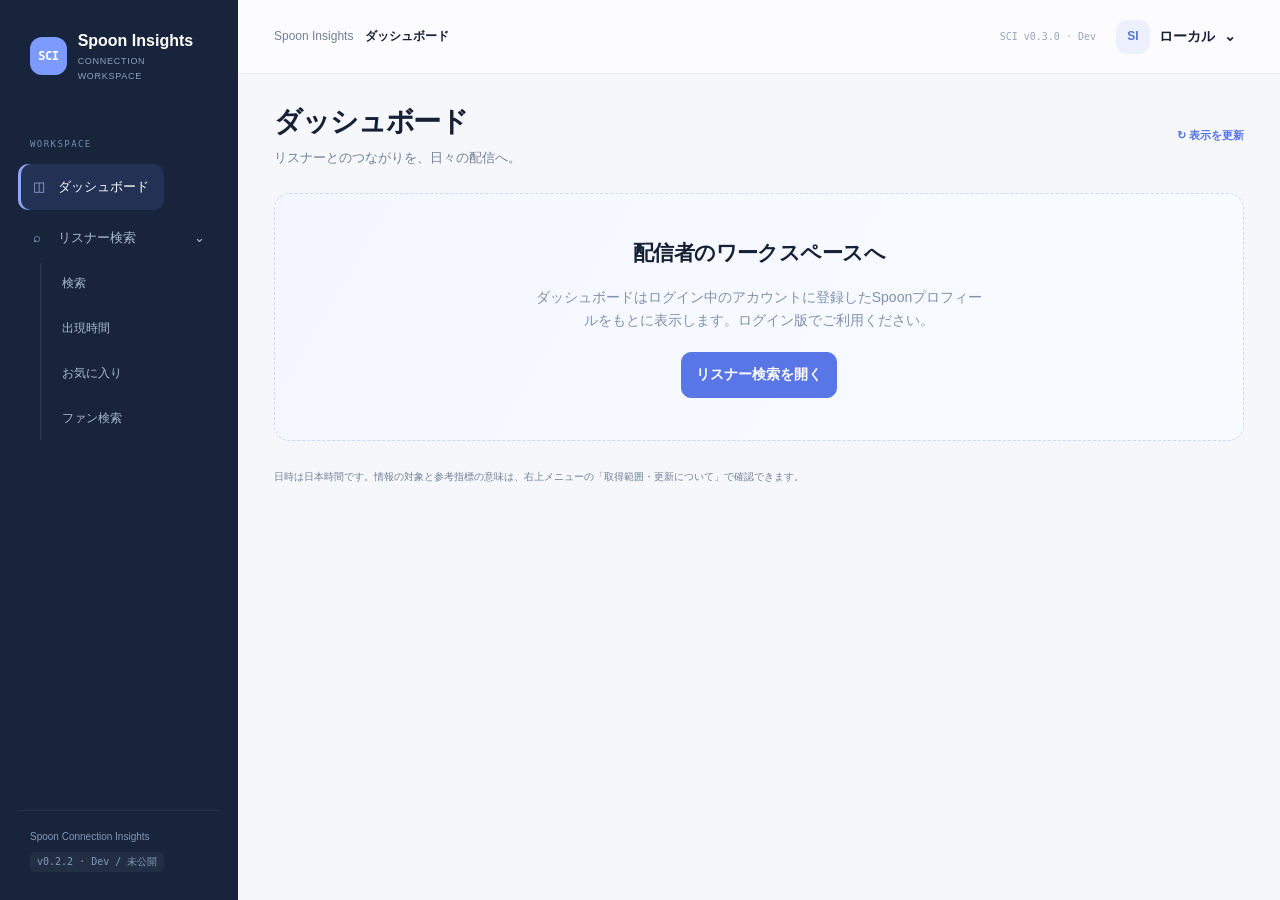
==== commit 21cf3c19: "Build v0.3.0 audience activity, resilient collection and admin notices" ====
--- a/spoondev/static/index.html
+++ b/spoondev/static/index.html
@@ -15,11 +15,18 @@
 #favorites,#fans-list{display:block}.compact-listener-section{margin:18px 0}.table-wrap .compact-listener-table{min-width:0!important}.compact-listener-table{width:100%;table-layout:fixed;border-collapse:collapse}.compact-listener-table th{font-size:11px;color:var(--muted);font-weight:500;padding:9px 8px}.compact-listener-table th:first-child{width:50%}.compact-listener-table th:nth-child(2){width:32%}.compact-listener-table th:last-child{width:18%;text-align:right}.compact-listener-table td{padding:10px 8px;border-bottom:1px solid var(--line);vertical-align:middle;overflow-wrap:anywhere}.compact-person-line{display:flex;align-items:center;gap:6px;min-width:0}.compact-profile-button.person{flex:1;min-width:0;padding:0;background:transparent;min-height:36px}.compact-profile-button .name{font-size:12px;line-height:1.5}.compact-profile-button .identity{font-size:10px;margin-top:2px}.row-expand-button{padding:4px;min-height:30px;min-width:28px;border:0;background:transparent;color:var(--muted);flex-shrink:0}.row-expand-button[aria-expanded=true]{color:var(--teal)}.compact-observed{font-size:11px;color:var(--muted);line-height:1.6}.compact-register{text-align:right}.compact-registration-button{font-size:16px;padding:3px 7px;min-height:34px;min-width:32px;color:var(--teal);background:transparent}.compact-expanded-row td{padding:0 8px 12px}.compact-expanded-body{padding:12px;background:var(--bg);border-radius:10px}.compact-expanded-body .destination-preview{margin-top:0;padding-top:0;border-top:0}.compact-expanded-body .destination-preview>.sub:first-child{margin-top:0}.listener-metric-details{margin-top:14px;border-top:1px solid var(--line);padding-top:10px}.listener-metric-details>summary{font-size:11px;color:var(--muted);font-weight:500;min-height:30px}.listener-metric-body{padding:12px 0 0;font-size:11px;color:var(--muted)}.metric-detail-line{display:flex;justify-content:space-between;align-items:center;flex-wrap:wrap;gap:8px;padding:7px 0}.metric-detail-line strong{color:var(--ink);font:600 14px var(--mono)}.stay-chip{display:inline-block;font-size:10px;color:var(--teal);border:1px solid var(--line);padding:2px 6px;border-radius:12px;margin:3px 0}.listener-metric-body .insight-evidence{margin-top:10px}.listener-metric-body .spoon-entry .name{font-size:12px}.listener-metric-body .spoon-entry{padding:10px 0}.compact-listener-table .person.active{background:transparent}.compact-live-value{font-size:11px;color:var(--muted);margin:0 0 10px}.compact-row-time{display:block;font-size:10px}.compact-listener-table caption{text-align:left}.compact-listener-section h3{font-size:13px;margin:18px 0 8px}#analytics-panel{min-width:0}.grid #detail-card h3{margin-top:16px}.grid #detail-card .relation{padding:10px 0}.grid #detail-card .relation .person{padding:4px 0}.grid #detail-card .hint{font-size:11px;margin:9px 0}.grid #detail-card .temperature{font-size:16px}.grid #detail-card .tabs{margin-bottom:12px}.grid #detail-card .profile-actions{margin:12px 0}.grid #detail-card{padding:20px}
 @media(max-width:800px){.compact-listener-table th{font-size:10px;padding:8px 4px}.compact-listener-table td{padding:9px 4px}.compact-listener-table th:first-child{width:48%}.compact-listener-table th:nth-child(2){width:34%}.compact-profile-button .name{font-size:11px}.compact-profile-button .identity{font-size:9px}.compact-observed{font-size:10px}.compact-row-time{font-size:9px}.compact-person-line{gap:2px}.row-expand-button{min-width:24px}.compact-expanded-body{padding:10px}.compact-expanded-row td{padding:0 4px 10px}.compact-listener-section h3{font-size:12px}.listener-metric-details>summary{font-size:11px}.nav-children{flex-wrap:wrap}.side-nav .nav-search-group{min-width:190px}.grid #detail-card{padding:18px}}
 @media(max-width:360px){.side-nav .nav-search-group{min-width:175px}.compact-listener-table th:first-child{width:46%}.compact-listener-table th:nth-child(2){width:36%}.compact-registration-button{min-width:28px;padding:3px 5px}.compact-profile-button .name{font-size:11px}}
+
+/* v0.3.0 listener observation actions and in-tab fan setup */
+.profile-heading{display:flex;justify-content:space-between;align-items:flex-start;gap:12px}.profile-heading h2{min-width:0;flex:1;overflow-wrap:anywhere;margin-bottom:8px}.profile-refresh{flex-shrink:0;font:500 25px/1 var(--mono);width:40px;min-height:40px;padding:5px;color:var(--teal);border-color:var(--line);background:transparent}.profile-refresh:disabled{cursor:wait}.compact-destination-button{border:0;background:transparent;min-height:30px;font-size:inherit;line-height:1.6;font-weight:500;text-align:left;padding:0;color:var(--teal);max-width:100%;overflow-wrap:anywhere;text-decoration:underline;text-decoration-color:color-mix(in srgb,var(--teal),transparent 65%);text-underline-offset:3px}.compact-destination-button:hover{background:transparent;text-decoration-color:var(--teal)}.compact-more-destinations{display:block;font-size:10px}.listener-observed-range{max-width:230px;line-height:1.8}.fan-setup-search{display:flex;gap:8px}.fan-setup-search input{flex:1;min-width:0}.fan-setup-profile{border-bottom:1px solid var(--line)}.fan-setup-action{display:block;font-size:11px;color:var(--teal);margin-top:6px}.fan-category-count{margin-left:8px;font:600 11px var(--mono);padding:3px 7px;border-radius:12px;background:var(--bg);color:var(--muted)}.fan-activity-current h3{color:var(--teal)}.fan-activity-recent h3{color:#e7b763}.fan-activity-current .fan-category-count{color:var(--teal);border:1px solid var(--line)}.collection-notice{margin:0 0 22px}.compact-expanded-body .listener-metric-details{margin-bottom:0}@media(max-width:800px){.profile-heading{gap:8px}.profile-refresh{width:36px;min-height:36px;font-size:24px}.fan-setup-search input{font-size:12px}.fan-setup-search button{padding:9px 12px}.listener-observed-range{max-width:100%}.fan-category-count{font-size:10px}.fan-setup-action{font-size:10px}}
+
+/* Shared operator notices and their administrator editor. */
+.announcements{margin:0 0 24px;padding:15px 18px;border:1px solid var(--line);border-left:3px solid var(--teal);border-radius:12px;background:var(--panel);min-width:0}.announcements-heading{display:flex;align-items:center;gap:10px;margin-bottom:7px}.announcements-heading h2{font-size:14px;line-height:1.5;margin:0}.announcement-from{font-size:11px;color:var(--muted)}.announcement-item{min-width:0;padding:12px 0;border-top:1px solid var(--line)}.announcements>.announcement-item:nth-child(2){border-top:0;padding-top:3px}.announcement-meta{display:flex;align-items:center;gap:9px;flex-wrap:wrap;margin-bottom:7px;font-size:12px;color:var(--muted)}.announcement-meta time{font-variant-numeric:tabular-nums}.announcement-badge{display:inline-flex;padding:2px 8px;border:1px solid var(--line);border-radius:5px;font-size:11px;font-weight:650;line-height:1.5}.announcement-info{background:#1b304f;color:#bfd3fa;border-color:#405d86}.announcement-important{background:#3a301e;color:#ffdda2;border-color:#82663d}.announcement-urgent{background:#422735;color:#ffb9c6;border-color:#925569}.announcement-content{font-size:13px;line-height:1.8;white-space:pre-wrap;overflow-wrap:anywhere;word-break:break-word;margin:0;color:var(--ink)}.announcement-scheduled{font-size:11px;color:var(--monthly);border:1px solid var(--line);border-radius:5px;padding:2px 7px}.announcements-older{border-top:1px solid var(--line);margin-top:6px;padding-top:9px}.announcements-older>summary{font-size:12px;color:var(--teal);min-height:28px}.announcement-load-error{font-size:12px;color:var(--muted);margin:8px 0 0}.announcement-load-error button{font-size:12px;min-height:30px;padding:3px 6px}.announcements-admin-layout{display:grid;grid-template-columns:minmax(0,.9fr) minmax(0,1.1fr);gap:22px;align-items:start}.announcement-form label{font-size:13px;color:var(--muted)}.announcement-fields{display:grid;grid-template-columns:repeat(2,minmax(0,1fr));gap:14px;margin-bottom:16px}.announcement-form input,.announcement-form select,.announcement-form textarea{display:block;width:100%;min-width:0;margin-top:6px}.announcement-form textarea{margin-bottom:8px;min-height:130px;font-size:14px;line-height:1.7}.announcement-form-actions,.announcement-actions{display:flex;align-items:center;gap:8px;flex-wrap:wrap}.announcement-form-actions{margin-top:16px}.announcement-actions{margin-top:12px}.announcement-actions button{font-size:12px;min-height:34px;padding:5px 11px}#announcement-admin-status{margin:15px 0 0;overflow-wrap:anywhere}#announcement-admin-list>.announcement-item:first-child{border-top:0;padding-top:4px}#announcement-editor-title{scroll-margin-top:80px}@media(max-width:1100px){.announcements-admin-layout{grid-template-columns:minmax(0,1fr)}}@media(max-width:800px){.announcements{padding:12px 14px;margin-bottom:18px}.announcement-content{font-size:13px}.announcement-meta{font-size:11px;gap:7px}.announcement-fields{gap:10px}.announcements-admin-layout{gap:18px}.announcement-form-actions button{font-size:13px}#announcement-admin-refresh{font-size:12px}.announcements-admin-layout .panel-heading{gap:10px;flex-wrap:wrap}.announcements-admin-layout .panel-heading h2{margin-bottom:0}}
 </style>
 <link rel="stylesheet" href="/theme.css">
 <script src="/analytics.js" defer></script>
-<header class="topbar"><div class="topbar-label">Spoon Insights <strong id="topbar-page">ダッシュボード</strong></div><div class="topbar-actions"><span class="topbar-version">SCI v0.2.2 · Dev</span><div class="account-menu-anchor"><button id="account-open" class="account-button" aria-label="アカウントメニューを開く" aria-haspopup="menu" aria-expanded="false" aria-controls="account-menu"><span class="avatar" id="account-avatar">SI</span><span id="account-name">ローカル</span><span aria-hidden="true">⌄</span></button><div id="account-menu" class="account-menu" role="menu" aria-label="アカウント" hidden><div id="menu-account-caption" class="menu-caption">アカウント</div><button id="settings-menu" role="menuitem">アカウント設定</button><button id="admin-nav" role="menuitem" hidden>ユーザー管理</button><div class="menu-divider"></div><button id="about-menu" role="menuitem">サービスについて</button><button id="data-info-nav" role="menuitem">取得範囲・更新について</button><button id="releases-menu" role="menuitem">リリース履歴</button><button id="terms-menu" role="menuitem">利用規約</button><button id="privacy-menu" role="menuitem">プライバシーについて</button><div class="menu-divider"></div><button id="menu-logout" role="menuitem">ログアウト</button></div></div></div></header><nav id="side-nav" class="side-nav" aria-label="メインナビゲーション"><div class="product-lockup"><div class="product-icon">SCI</div><div><strong>Spoon Insights</strong><small>CONNECTION WORKSPACE</small></div></div><div class="nav-title">WORKSPACE</div><div class="nav-links"><button data-view="home" aria-current="page"><span class="nav-glyph">◫</span>ダッシュボード</button><div class="nav-search-group"><button id="listener-nav-toggle" aria-expanded="true" aria-controls="listener-nav-children"><span class="nav-glyph">⌕</span>リスナー検索 <span class="nav-arrow" aria-hidden="true">⌄</span></button><div id="listener-nav-children" class="nav-children"><button data-view="search">検索</button><button data-view="analytics">時間帯分析</button><button data-view="favorites">お気に入り</button><button data-view="fan-owners">ファン検索</button></div></div></div><div class="nav-footer">Spoon Connection Insights<br><span class="version">v0.2.2 · Dev / 未公開</span></div></nav><main class="shell"><div class="page-heading"><div><h1 id="page-title">ダッシュボード</h1><p id="page-subtitle">リスナーとのつながりを、日々の配信へ。</p></div><button id="home-refresh" class="home-action">↻ 表示を更新</button></div><section id="dashboard-panel"><div id="dashboard-content" class="dashboard-section-loading">ダッシュボードを読み込み中…</div></section><section id="analytics-panel" hidden aria-labelledby="page-title"></section><section id="settings-panel" hidden><div class="settings-layout"><section class="card"><h2>アカウント</h2><div class="settings-summary"><strong id="settings-username"></strong><span id="settings-role" class="account-chip"></span> <span id="settings-label" class="account-chip"></span></div><h3>Spoonプロフィールを紐付ける</h3><p class="hint">ダッシュボードで見る、ご自身の配信者プロフィールを登録します。Spoonのログイン情報は不要です。</p><form id="profile-settings-form"><div class="form-field"><label for="my-spoon-id">SpoonプロフィールURL・数値ID</label><input id="my-spoon-id" placeholder="https://www.spooncast.net/jp/channel/316644201/tab/home" autocomplete="off"></div><button id="preview-profile" class="primary">プロフィールを確認</button><button type="button" id="unlink-profile" class="danger">紐付けを解除</button><p id="profile-settings-status" class="setting-status" role="status"></p></form><div id="linked-profile" class="hint"></div><p class="source-note">この登録はSpoon側の本人認証ではありません。確定後、一般ユーザーは変更・解除できません。修正が必要な場合は管理者に依頼してください。お気に入りやファン設定はログインアカウントごとに保持します。</p></section><section class="card"><h2>ログインとセキュリティ</h2><p class="hint">パスワード変更はこの画面から行います。変更後は再ログインが必要です。</p><form id="account-password-form"><div class="form-field"><label for="account-current-password">現在のパスワード</label><input id="account-current-password" type="password" autocomplete="current-password" required></div><div class="form-field"><label for="account-new-password">新しいパスワード（12文字以上）</label><input id="account-new-password" type="password" autocomplete="new-password" minlength="12" maxlength="1024" required></div><div class="form-field"><label for="account-confirm-password">新しいパスワードの確認</label><input id="account-confirm-password" type="password" autocomplete="new-password" required></div><button>パスワードを変更</button><p id="account-password-status" class="setting-status" role="status"></p></form><h3>この端末からログアウト</h3><button id="account-logout">ログアウト</button></section></div></section><section id="about-panel" class="card" hidden><p class="eyebrow">ABOUT SPOON INSIGHTS</p><div id="about-home"><h2>サービスについて</h2><p class="hint">取得した情報の範囲、参考指標の意味、更新履歴をご確認いただけます。</p><div class="about-links"><button data-about="data-info"><strong>取得範囲・更新について</strong><small>観測の対象、参考指標とDJ別Spoon、更新時刻の見方</small></button><button data-about="releases"><strong>リリース履歴</strong><small>公開済みの変更と開発中の変更</small></button><button data-about="terms"><strong>利用規約</strong><small>文書の整備状況</small></button><button data-about="privacy"><strong>プライバシーについて</strong><small>現在のデータ保存の説明と文書の整備状況</small></button></div></div><div id="about-releases" class="document-section" hidden><button data-about="about" class="home-action sidebar-back">← サービスについて</button><h2>リリース履歴</h2><section class="release-item"><h3>v0.2.2 <span id="release-v022-state" class="release-state">Dev / 未公開</span></h3><p>検索詳細を出現先中心に整理し、お気に入り・ファン・最近のリスナーをコンパクトな3列の一覧に変更しました。観測指標やDJ別Spoonは、必要な時に詳細を開いて確認できます。</p><p>自分のファンや月間温度が確認できた人の観測時間帯を比較する画面と、画面全体の配色・文字の読みやすさを改善しています。</p><p id="release-v022-note" class="hint">この開発版は本番へ公開された状態ではありません。</p></section><section class="release-item"><h3>v0.2.1 <span id="release-v021-state" class="release-state">Dev / 未公開</span></h3><p>リスナー検索の入れ子ナビ、右上のアカウントメニュー、配信者の初回確認と紐付けロック、選択式の表示タグを整備しました。</p><p class="hint">滞在指数・投げ指数は観測条件がそろった場合の参考値です。材料不足を0点にはしません。<span id="release-v021-note">この開発版は本番へ公開された状態ではありません。</span></p></section><section class="release-item"><h3>v0.2.0 <span class="release-state">公開済み</span></h3><p>配信者ダッシュボード、アカウント設定、管理者のユーザー管理、データの取得範囲の説明を追加しました。アカウント別のお気に入り・ファン設定を保持します。</p></section></div><div id="about-terms" class="document-section" hidden><button data-about="about" class="home-action sidebar-back">← サービスについて</button><h2>利用規約</h2><p class="badge">準備中</p><p>このサービスの利用規約は現在整備中です。公開済みの規約本文や制定日はありません。</p><p class="hint">この表示で利用規約への同意を取得したり、同意済みとして扱ったりすることはありません。</p></div><div id="about-privacy" class="document-section" hidden><button data-about="about" class="home-action sidebar-back">← サービスについて</button><h2>プライバシーについて</h2><p class="badge">文書は準備中</p><p>正式なプライバシー文書は現在整備中です。制定日・同意済み状態は設定していません。</p><h3>現在の保存の仕組み</h3><p>公開プロフィール・配信の観測・取得したランキングを保存します。お気に入り・登録ファン・配信者の紐付けはログインアカウントごとに分けて保存します。</p><p>Spoonのパスワードは登録しません。削除済みアカウントのファイルや運用バックアップは復旧のため残ることがあり、アカウント削除がすべての記録の即時削除を意味するものではありません。</p><p class="hint">詳しい取得対象と未取得の扱いは「取得範囲・更新について」をご確認ください。</p><button data-about="data-info">取得範囲・更新について</button></div></section><section id="data-info-panel" class="card" hidden aria-labelledby="data-info-title"><p class="eyebrow">DATA COVERAGE / UPDATE</p><button data-about="about" class="home-action sidebar-back">← サービスについて</button><h2 id="data-info-title">データの取得範囲と更新</h2><p>リアルタイムの全行動を表示するサービスではありません。情報ごとに取得元・対象期間・更新タイミングが異なります。</p><div class="table-wrap"><table><thead><tr><th>情報</th><th>取得する範囲</th><th>収集と表示の更新</th></tr></thead><tbody><tr><td>ライブ観測・温度</td><td>Spoonの公開配信一覧で見つかった配信の、取得できたリスナーとその時点の温度。過去の記録を保存します。</td><td>標準起動の収集workerは約5分を基準に取得します。取得所要時間・通信制限・停止により遅れるため、実際の取得日時を表示します。</td></tr><tr><td>一覧の最近のライブ観測</td><td>取得日時が直近30分以内の記録だけ。最終観測がそれ以前でも、過去の出現先は詳細に残ります。</td><td>開いている一覧を30秒ごとにDBから再表示。収集処理の頻度は変わりません。</td></tr><tr><td>詳細のライブ観測</td><td>保存済みの過去の出現先・温度を含みます。現在視聴中という意味ではありません。</td><td>詳細を開いた時、または「出現先を更新」でDBを読み直します。</td></tr><tr><td>月間温度</td><td>日本時間の今月のMONTHLYランキング。観測済みの配信者を対象に、取得済みランキングからリスナーの出現先を照合します。Spoon全配信者の網羅ではありません。</td><td>標準起動の収集workerがDJごとの更新期限（約1時間を基準）で順次取得します。登録済みの自DJを優先し、DJごとに保存します。待機・通信制限・Spoon側の更新遅れがあり、期限どおりの取得や即時値を保証しません。</td></tr><tr><td>DJ別のSpoon</td><td>公開FANランキングが返す、リスナーから特定DJへのSpoon数。集計期間は未確認で、全サービスの総投げ額・月間額・円換算ではありません。</td><td>プロフィール登録で収集対象に加わり、標準起動の収集workerがDJごとの更新期限（約1時間を基準）で取得します。取得待ち・停止・直前の失敗を表示し、画面は30秒ごとに保存データを確認します。</td></tr><tr><td>ON AIR</td><td>Spoonの公開配信一覧に、本人が配信者として載っているか。リスナーとしての参加や過去の観測では点灯しません。</td><td>画面から30秒ごとに確認、サーバーで30秒キャッシュ。通常でも約1分以上ずれる場合があります。取得失敗時は古い表示を消します。</td></tr><tr><td>Spoon全体から検索</td><td>Spoonの公開検索で返されるアカウント。全アカウント一覧ではありません。検索時に公開プロフィールを保存します。</td><td>検索実行時に取得し、同一検索結果を5分キャッシュ。保存済み検索はDBだけを検索します。</td></tr><tr><td>ファンの登録一覧</td><td>本人が取り込んだフォロワーJSONや数値ID。各ログインユーザーに紐付けて保存します。</td><td>取り込み時だけ更新。Spoonでのフォロー・解除は自動反映されません。出現先の表示は既存の観測・月間データを使い、30秒ごとにDBを確認します。</td></tr><tr><td>お気に入り</td><td>ログイン中のユーザーが登録した数値ID。出現先は取得済みの月間・ライブ記録を使います。</td><td>登録・解除時に保存。表示中は30秒ごとに観測を再確認します。お気に入りの登録状態を別端末で変えた場合は画面を再読み込みしてください。</td></tr></tbody></table></div><h3>参考指標の読み方</h3><p>滞在指数は、同じ枠で次の有効な観測でも見つかった割合や複数日の再観測をもとにした0〜100の参考値です。実際の滞在時間ではなく、温度の平均から算出しません。観測が足りない場合は「材料不足」と表示します。</p><p>投げ指数は、Spoonの集計期間と比較条件を確認できる場合だけ表示します。期間未確認の現在のデータでは指数を作らず、確認できた応援先の広がりや自枠へのDJ別Spoonを別の材料として示します。将来の支援確率や月間・生涯の総投げ額を表すものではありません。</p><p>最新の取得が失敗していても直前の保存値が残る場合があります。取得日時・部分取得・失敗などの状態を一緒に確認してください。</p><h3>空欄や更新のズレについて</h3><p>「記録がない」は活動がない証拠ではありません。非公開の情報、まだ見つけていない配信者、ページ上限や途中までしか取れていないページ、通信失敗、Spoon側の更新遅れで記録が抜けます。ライブ温度から月間温度を推測・補完することはしません。</p><p>5分・1時間は標準workerの取得期限の基準です。対象の優先順位・取得所要時間・ジョブの待機・通信制限で実際の更新間隔は変わります。収集が停止している、Macがスリープしている場合は、画面を30秒ごとに更新しても新しいデータは増えません。手動の旧収集CLIで指定するintervalは、1巡が終わった後の待機時間です。</p><p>開発用DBは環境作成時のコピーです。公開用DBとは自動同期しません。Devで新しい観測が必要なら、Dev側で収集処理を起動してください。表示時刻は日本時間です。</p></section><section id="admin-panel" class="card" hidden><p class="eyebrow">ADMIN CONSOLE</p><h2>ユーザー管理</h2><p class="hint">利用者ID・初期パスワード・表示タグを設定します。初回ログイン時にパスワード変更が必要です。</p><form id="create-account"><label>ユーザーID<input id="new-user-id" required pattern="[a-z0-9_-]{3,64}" autocomplete="off" placeholder="testuser002"></label><label>初期パスワード<input id="new-user-password" type="password" required minlength="12" maxlength="1024" autocomplete="new-password"></label><label>表示タグ<select id="new-user-label" required><option value="利用者">利用者</option></select></label><button>ユーザーを作成</button></form><p class="hint">表示タグは分類用です。「管理者」タグを選んでも管理者権限は付きません。権限の変更は作成後に別の操作で行います。</p><details class="tag-catalog"><summary>表示タグの候補を管理</summary><form id="add-label-form"><label>新しい表示タグ<input id="add-label-name" maxlength="64" required autocomplete="off"></label><button>候補を追加</button></form><p id="label-status" class="setting-status" role="status"></p><p id="label-catalog-list" class="hint"></p></details><p id="admin-status" role="status"></p><div id="admin-users"></div><details id="system-stats"><summary>システム全体の収集状況（kitomoyaのみ）</summary><div id="stats" class="stats" aria-live="polite">集計を読み込み中…</div><h3>収集の前回実行記録</h3><p class="hint">この記録はプロセスの生存確認ではありません。開始後にMacや収集を停止した場合も「完了記録なし」として残ります。</p><div id="collection-status" class="table-wrap"></div></details></section><div class="grid" hidden>
-<section class="card" aria-labelledby="search-title"><h2 id="search-title">ユーザーを検索</h2><div class="tabs" role="tablist" aria-label="ユーザーの探し方" hidden><button id="search-view" role="tab" aria-selected="true">検索</button><button id="favorites-view" role="tab" aria-selected="false">お気に入り</button><button id="fan-owners-view" role="tab" aria-selected="false">ファン検索</button></div><div id="search-panel"><form id="search-form"><label class="sr" for="query">表示名、プロフィール ID、数値 ID</label><input id="query" placeholder="表示名 / プロフィール ID / 数値 ID" autocomplete="off"><button>検索</button></form><p class="hint">同じ表示名でも、数値 ID で区別します。</p><label class="hint"><input id="global-search" type="checkbox" checked style="width:auto"> Spoon全体から検索</label><p id="search-source" class="hint"></p><div id="users" aria-live="polite"></div><div class="pager"><button id="prev" disabled>前へ</button><span id="page" class="sub"></span><button id="next" disabled>次へ</button></div></div><div id="favorites-panel" hidden><p class="hint">このブラウザに保存されます。ユーザーの詳細から登録できます。</p><p id="favorites-activity-status" class="hint" role="status"></p><div id="favorites" aria-live="polite"></div></div><div id="fan-owners-panel" hidden><div id="fan-owner-picker" hidden><label for="fan-owner-select">配信者を切り替える</label><select id="fan-owner-select"></select></div><div id="fan-owners" aria-live="polite"></div><section id="fan-content" hidden aria-labelledby="fans-title"><h3 id="fans-title">ファンのユーザー</h3><form id="fans-filter-form" class="fan-filters"><label><span class="sr">登録ファンを名前・IDで絞り込み</span><input id="fans-query" maxlength="200" placeholder="ファンの名前・IDで絞り込み" autocomplete="off"></label><label><span class="sr">観測による絞り込み</span><select id="fans-activity"><option value="all">登録ファン全員</option><option value="recent">最近30分の観測あり</option></select></label><button>絞り込む</button><button type="button" id="fans-filter-clear">クリア</button></form><label for="fans-sort">並び替え</label><select id="fans-sort"><option value="recent">最近30分の観測を優先</option><option value="activity">最終ライブ観測が新しい順</option><option value="oldest">最終ライブ観測が古い順</option><option value="name">名前順</option><option value="name_desc">名前の逆順</option><option value="id">数値ID順</option></select><p id="fans-summary" class="hint" role="status"></p><button id="clear-fans" type="button" class="danger" disabled>ファン一覧の設定を解除</button><details id="fan-import-box"><summary>ご自身のフォロワー一覧を取り込む</summary><p class="hint">SpoonへログインしたPCブラウザで、自分のプロフィールを開いてください。下の「一覧保存スクリプトをコピー」でコピーした内容を開発者ツールのConsoleで実行し、保存されたJSONを選択します。Spoonの画面変更で取得できない場合は、本人が確認できる数値IDを入力できます。パスワードやログイン情報は不要です。</p><button id="copy-fan-export" type="button">一覧保存スクリプトをコピー</button><p id="fan-copy-status" class="hint" role="status"></p><textarea id="fan-export-source" readonly translate="no" class="notranslate" aria-label="一覧保存スクリプト（コピー用）" rows="5" hidden spellcheck="false"></textarea><label for="fan-file">保存したファン一覧（JSON / 数値IDのテキスト）</label><input id="fan-file" type="file" accept=".json,.txt,application/json,text/plain"><label for="fan-input">またはファンの数値IDを入力（改行・カンマ区切り）</label><textarea id="fan-input" rows="4" placeholder="312029086&#10;317015673"></textarea><label class="hint"><input id="fan-owner-confirm" type="checkbox" style="width:auto"> この配信者は自分のアカウントです</label><label class="hint"><input id="fan-complete" type="checkbox" style="width:auto"> 全件一覧として置き換える（未チェックなら追加）</label><p class="hint">置き換えると、今回の一覧にない登録ファンは解除されます。部分的な一覧なら追加してください。</p><button id="import-fans">一覧を登録</button></details><p id="fan-import-status" class="hint" role="status"></p><div id="fans-list" aria-live="polite"></div><div class="pager"><button id="fans-prev" disabled>前へ</button><span id="fans-page" class="sub"></span><button id="fans-next" disabled>次へ</button></div></section></div><p id="favorites-error" class="error" role="alert" hidden></p></section>
+<script src="/announcements.js" defer></script>
+<header class="topbar"><div class="topbar-label">Spoon Insights <strong id="topbar-page">ダッシュボード</strong></div><div class="topbar-actions"><span class="topbar-version">SCI v0.3.0 · Dev</span><div class="account-menu-anchor"><button id="account-open" class="account-button" aria-label="アカウントメニューを開く" aria-haspopup="menu" aria-expanded="false" aria-controls="account-menu"><span class="avatar" id="account-avatar">SI</span><span id="account-name">ローカル</span><span aria-hidden="true">⌄</span></button><div id="account-menu" class="account-menu" role="menu" aria-label="アカウント" hidden><div id="menu-account-caption" class="menu-caption">アカウント</div><button id="settings-menu" role="menuitem">アカウント設定</button><button id="admin-nav" role="menuitem" hidden>ユーザー管理</button><button id="announcements-admin-nav" role="menuitem" hidden>お知らせ管理</button><div class="menu-divider"></div><button id="about-menu" role="menuitem">サービスについて</button><button id="data-info-nav" role="menuitem">取得範囲・更新について</button><button id="releases-menu" role="menuitem">リリース履歴</button><button id="terms-menu" role="menuitem">利用規約</button><button id="privacy-menu" role="menuitem">プライバシーについて</button><div class="menu-divider"></div><button id="menu-logout" role="menuitem">ログアウト</button></div></div></div></header><nav id="side-nav" class="side-nav" aria-label="メインナビゲーション"><div class="product-lockup"><div class="product-icon">SCI</div><div><strong>Spoon Insights</strong><small>CONNECTION WORKSPACE</small></div></div><div class="nav-title">WORKSPACE</div><div class="nav-links"><button data-view="home" aria-current="page"><span class="nav-glyph">◫</span>ダッシュボード</button><div class="nav-search-group"><button id="listener-nav-toggle" aria-expanded="true" aria-controls="listener-nav-children"><span class="nav-glyph">⌕</span>リスナー検索 <span class="nav-arrow" aria-hidden="true">⌄</span></button><div id="listener-nav-children" class="nav-children"><button data-view="search">検索</button><button data-view="analytics">出現時間</button><button data-view="favorites">お気に入り</button><button data-view="fan-owners">ファン検索</button></div></div></div><div class="nav-footer">Spoon Connection Insights<br><span class="version">v0.2.2 · Dev / 未公開</span></div></nav><main class="shell"><div class="page-heading"><div><h1 id="page-title">ダッシュボード</h1><p id="page-subtitle">リスナーとのつながりを、日々の配信へ。</p></div><button id="home-refresh" class="home-action">↻ 表示を更新</button></div><section id="announcements" class="announcements" aria-label="運営からのお知らせ" hidden></section><section id="dashboard-panel"><div id="dashboard-content" class="dashboard-section-loading">ダッシュボードを読み込み中…</div></section><section id="analytics-panel" hidden aria-labelledby="page-title"></section><section id="announcements-admin-panel" hidden aria-labelledby="page-title"><div class="announcements-admin-layout"><section class="card"><p class="eyebrow">ANNOUNCEMENTS</p><h2 id="announcement-editor-title">新しいお知らせ</h2><p class="hint">利用者ロールの全アカウントに表示されます。将来の日付を選ぶと、日本時間のその日から表示されます。</p><form id="announcement-form" class="announcement-form"><div class="announcement-fields"><label for="announcement-date">掲載日<input id="announcement-date" type="date" required></label><label for="announcement-importance">重要度<select id="announcement-importance" required><option value="info">お知らせ</option><option value="important">重要</option><option value="urgent">緊急</option></select></label></div><label for="announcement-content">内容<textarea id="announcement-content" rows="5" maxlength="5000" placeholder="利用者に伝えたい内容を入力してください。" required></textarea></label><p class="hint">改行をそのまま表示します。最大5,000文字。リンク・HTMLの装飾は使いません。</p><div class="announcement-form-actions"><button id="announcement-save" class="primary" type="submit">公開する</button><button id="announcement-cancel" type="button" hidden>編集を取り消す</button></div></form><p id="announcement-admin-status" class="setting-status" role="status"></p></section><section class="card"><div class="panel-heading"><h2>公開・予約したお知らせ</h2><button id="announcement-admin-refresh" type="button" class="home-action">一覧を更新</button></div><p class="hint">重要度の高いものから表示します。未来の日付は「予約」と表示され、利用者にはまだ届きません。</p><div id="announcement-admin-list" aria-live="polite"></div></section></div></section><section id="settings-panel" hidden><div class="settings-layout"><section class="card"><h2>アカウント</h2><div class="settings-summary"><strong id="settings-username"></strong><span id="settings-role" class="account-chip"></span> <span id="settings-label" class="account-chip"></span></div><h3>Spoonプロフィールを紐付ける</h3><p class="hint">ダッシュボードで見る、ご自身の配信者プロフィールを登録します。Spoonのログイン情報は不要です。</p><form id="profile-settings-form"><div class="form-field"><label for="my-spoon-id">SpoonプロフィールURL・数値ID</label><input id="my-spoon-id" placeholder="https://www.spooncast.net/jp/channel/316644201/tab/home" autocomplete="off"></div><button id="preview-profile" class="primary">プロフィールを確認</button><button type="button" id="unlink-profile" class="danger">紐付けを解除</button><p id="profile-settings-status" class="setting-status" role="status"></p></form><div id="linked-profile" class="hint"></div><p class="source-note">この登録はSpoon側の本人認証ではありません。確定後、一般ユーザーは変更・解除できません。修正が必要な場合は管理者に依頼してください。お気に入りやファン設定はログインアカウントごとに保持します。</p></section><section class="card"><h2>ログインとセキュリティ</h2><p class="hint">パスワード変更はこの画面から行います。変更後は再ログインが必要です。</p><form id="account-password-form"><div class="form-field"><label for="account-current-password">現在のパスワード</label><input id="account-current-password" type="password" autocomplete="current-password" required></div><div class="form-field"><label for="account-new-password">新しいパスワード（12文字以上）</label><input id="account-new-password" type="password" autocomplete="new-password" minlength="12" maxlength="1024" required></div><div class="form-field"><label for="account-confirm-password">新しいパスワードの確認</label><input id="account-confirm-password" type="password" autocomplete="new-password" required></div><button>パスワードを変更</button><p id="account-password-status" class="setting-status" role="status"></p></form><h3>この端末からログアウト</h3><button id="account-logout">ログアウト</button></section></div></section><section id="about-panel" class="card" hidden><p class="eyebrow">ABOUT SPOON INSIGHTS</p><div id="about-home"><h2>サービスについて</h2><p class="hint">取得した情報の範囲、参考指標の意味、更新履歴をご確認いただけます。</p><div class="about-links"><button data-about="data-info"><strong>取得範囲・更新について</strong><small>観測の対象、参考指標とDJ別Spoon、更新時刻の見方</small></button><button data-about="releases"><strong>リリース履歴</strong><small>公開済みの変更と開発中の変更</small></button><button data-about="terms"><strong>利用規約</strong><small>文書の整備状況</small></button><button data-about="privacy"><strong>プライバシーについて</strong><small>現在のデータ保存の説明と文書の整備状況</small></button></div></div><div id="about-releases" class="document-section" hidden><button data-about="about" class="home-action sidebar-back">← サービスについて</button><h2>リリース履歴</h2><section class="release-item"><h3>v0.3.0 <span id="release-v030-state" class="release-state">Dev / 未公開</span></h3><p>自分のファン・今月の自枠リスナー・月間温度メンバーが、他枠も含めて観測された日時を日付×時間帯で確認できます。ユーザー詳細の「出現時間」でも個人の記録を表示します。</p><p>ファン検索を聴取中の目安・最近の観測・その他の登録ファンに整理し、ファン設定の入口をファン検索に移しました。リスナー観測の時間範囲と出現先へのリンクを追加しています。</p><p>一覧の再取得を減らし、収集の異常終了時の復旧とMacの収集常駐に対応しました。</p><p>管理者の「お知らせ管理」で日付・重要度・内容を作成、編集、削除、予約し、利用者ロールの画面へ表示できます。</p><p id="release-v030-note" class="hint">この開発版は本番へ公開された状態ではありません。</p></section><section class="release-item"><h3>v0.2.2 <span id="release-v022-state" class="release-state">Dev / 未公開</span></h3><p>検索詳細を出現先中心に整理し、お気に入り・ファン・最近のリスナーをコンパクトな3列の一覧に変更しました。観測指標やDJ別Spoonは、必要な時に詳細を開いて確認できます。</p><p>自分のファンや月間温度が確認できた人の観測時間帯を比較する画面と、画面全体の配色・文字の読みやすさを改善しています。</p><p id="release-v022-note" class="hint">この開発版は本番へ公開された状態ではありません。</p></section><section class="release-item"><h3>v0.2.1 <span id="release-v021-state" class="release-state">Dev / 未公開</span></h3><p>リスナー検索の入れ子ナビ、右上のアカウントメニュー、配信者の初回確認と紐付けロック、選択式の表示タグを整備しました。</p><p class="hint">滞在指数・投げ指数は観測条件がそろった場合の参考値です。材料不足を0点にはしません。<span id="release-v021-note">この開発版は本番へ公開された状態ではありません。</span></p></section><section class="release-item"><h3>v0.2.0 <span class="release-state">公開済み</span></h3><p>配信者ダッシュボード、アカウント設定、管理者のユーザー管理、データの取得範囲の説明を追加しました。アカウント別のお気に入り・ファン設定を保持します。</p></section></div><div id="about-terms" class="document-section" hidden><button data-about="about" class="home-action sidebar-back">← サービスについて</button><h2>利用規約</h2><p class="badge">準備中</p><p>このサービスの利用規約は現在整備中です。公開済みの規約本文や制定日はありません。</p><p class="hint">この表示で利用規約への同意を取得したり、同意済みとして扱ったりすることはありません。</p></div><div id="about-privacy" class="document-section" hidden><button data-about="about" class="home-action sidebar-back">← サービスについて</button><h2>プライバシーについて</h2><p class="badge">文書は準備中</p><p>正式なプライバシー文書は現在整備中です。制定日・同意済み状態は設定していません。</p><h3>現在の保存の仕組み</h3><p>公開プロフィール・配信の観測・取得したランキングを保存します。お気に入り・登録ファン・配信者の紐付けはログインアカウントごとに分けて保存します。</p><p>Spoonのパスワードは登録しません。削除済みアカウントのファイルや運用バックアップは復旧のため残ることがあり、アカウント削除がすべての記録の即時削除を意味するものではありません。</p><p class="hint">詳しい取得対象と未取得の扱いは「取得範囲・更新について」をご確認ください。</p><button data-about="data-info">取得範囲・更新について</button></div></section><section id="data-info-panel" class="card" hidden aria-labelledby="data-info-title"><p class="eyebrow">DATA COVERAGE / UPDATE</p><button data-about="about" class="home-action sidebar-back">← サービスについて</button><h2 id="data-info-title">データの取得範囲と更新</h2><p>リアルタイムの全行動を表示するサービスではありません。情報ごとに取得元・対象期間・更新タイミングが異なります。</p><div class="table-wrap"><table><thead><tr><th>情報</th><th>取得する範囲</th><th>収集と表示の更新</th></tr></thead><tbody><tr><td>リスナー観測・温度</td><td>Spoonの公開配信一覧で見つかった配信の、取得できたリスナーとその時点の温度。過去の記録を保存します。</td><td>標準起動の収集workerは約5分を基準に取得します。取得所要時間・通信制限・停止により遅れるため、実際の取得日時を表示します。</td></tr><tr><td>一覧の最近のリスナー観測</td><td>取得日時が直近30分以内の記録だけ。最終観測がそれ以前でも、過去の出現先は詳細に残ります。</td><td>開いている一覧を30秒ごとにDBから再表示。収集処理の頻度は変わりません。</td></tr><tr><td>詳細のリスナー観測</td><td>保存済みの過去の出現先・温度を含みます。現在視聴中という意味ではありません。</td><td>詳細を開いた時、または名前の右上の更新ボタン（↺）で保存済みの記録を読み直します。</td></tr><tr><td>月間温度</td><td>日本時間の今月のMONTHLYランキング。観測済みの配信者を対象に、取得済みランキングからリスナーの出現先を照合します。Spoon全配信者の網羅ではありません。</td><td>標準起動の収集workerがDJごとの更新期限（約1時間を基準）で順次取得します。登録済みの自DJを優先し、DJごとに保存します。待機・通信制限・Spoon側の更新遅れがあり、期限どおりの取得や即時値を保証しません。</td></tr><tr><td>DJ別のSpoon</td><td>公開FANランキングが返す、リスナーから特定DJへのSpoon数。集計期間は未確認で、全サービスの総投げ額・月間額・円換算ではありません。</td><td>プロフィール登録で収集対象に加わり、標準起動の収集workerがDJごとの更新期限（約1時間を基準）で取得します。取得待ち・停止・直前の失敗を表示し、画面は30秒ごとに保存データを確認します。</td></tr><tr><td>ON AIR</td><td>Spoonの公開配信一覧に、本人が配信者として載っているか。リスナーとしての参加や過去の観測では点灯しません。</td><td>画面から30秒ごとに確認、サーバーで30秒キャッシュ。通常でも約1分以上ずれる場合があります。取得失敗時は古い表示を消します。</td></tr><tr><td>Spoon全体から検索</td><td>Spoonの公開検索で返されるアカウント。全アカウント一覧ではありません。検索時に公開プロフィールを保存します。</td><td>検索実行時に取得し、同一検索結果を5分キャッシュ。保存済み検索はDBだけを検索します。</td></tr><tr><td>ファンの登録一覧</td><td>本人が取り込んだフォロワーJSONや数値ID。各ログインユーザーに紐付けて保存します。</td><td>取り込み時だけ更新。Spoonでのフォロー・解除は自動反映されません。出現先の表示は既存の観測・月間データを使い、30秒ごとにDBを確認します。</td></tr><tr><td>お気に入り</td><td>ログイン中のユーザーが登録した数値ID。出現先は取得済みの月間温度・リスナー観測を使います。</td><td>登録・解除時に保存。表示中は30秒ごとに観測を再確認します。お気に入りの登録状態を別端末で変えた場合は画面を再読み込みしてください。</td></tr></tbody></table></div><h3>参考指標の読み方</h3><p>滞在指数は、同じ枠で次の有効な観測でも見つかった割合や複数日の再観測をもとにした0〜100の参考値です。実際の滞在時間ではなく、温度の平均から算出しません。観測が足りない場合は「材料不足」と表示します。</p><p>投げ指数は、Spoonの集計期間と比較条件を確認できる場合だけ表示します。期間未確認の現在のデータでは指数を作らず、確認できた応援先の広がりや自枠へのDJ別Spoonを別の材料として示します。将来の支援確率や月間・生涯の総投げ額を表すものではありません。</p><p>最新の取得が失敗していても直前の保存値が残る場合があります。取得日時・部分取得・失敗などの状態を一緒に確認してください。</p><h3>空欄や更新のズレについて</h3><p>「記録がない」は活動がない証拠ではありません。非公開の情報、まだ見つけていない配信者、ページ上限や途中までしか取れていないページ、通信失敗、Spoon側の更新遅れで記録が抜けます。観測温度から月間温度を推測・補完することはしません。</p><p>5分・1時間は標準workerの取得期限の基準です。対象の優先順位・取得所要時間・ジョブの待機・通信制限で実際の更新間隔は変わります。収集が停止している、Macがスリープしている場合は、画面を30秒ごとに更新しても新しいデータは増えません。手動の旧収集CLIで指定するintervalは、1巡が終わった後の待機時間です。</p><p>開発用DBは環境作成時のコピーです。公開用DBとは自動同期しません。Devで新しい観測が必要なら、Dev側で収集処理を起動してください。表示時刻は日本時間です。</p></section><section id="admin-panel" class="card" hidden><p class="eyebrow">ADMIN CONSOLE</p><h2>ユーザー管理</h2><p class="hint">利用者ID・初期パスワード・表示タグを設定します。初回ログイン時にパスワード変更が必要です。</p><form id="create-account"><label>ユーザーID<input id="new-user-id" required pattern="[a-z0-9_-]{3,64}" autocomplete="off" placeholder="testuser002"></label><label>初期パスワード<input id="new-user-password" type="password" required minlength="12" maxlength="1024" autocomplete="new-password"></label><label>表示タグ<select id="new-user-label" required><option value="利用者">利用者</option></select></label><button>ユーザーを作成</button></form><p class="hint">表示タグは分類用です。「管理者」タグを選んでも管理者権限は付きません。権限の変更は作成後に別の操作で行います。</p><details class="tag-catalog"><summary>表示タグの候補を管理</summary><form id="add-label-form"><label>新しい表示タグ<input id="add-label-name" maxlength="64" required autocomplete="off"></label><button>候補を追加</button></form><p id="label-status" class="setting-status" role="status"></p><p id="label-catalog-list" class="hint"></p></details><p id="admin-status" role="status"></p><div id="admin-users"></div><details id="system-stats"><summary>システム全体の収集状況（kitomoyaのみ）</summary><div id="stats" class="stats" aria-live="polite">集計を読み込み中…</div><h3>収集の前回実行記録</h3><p class="hint">この記録はプロセスの生存確認ではありません。開始後にMacや収集を停止した場合も「完了記録なし」として残ります。</p><div id="collection-status" class="table-wrap"></div></details></section><div class="grid" hidden>
+<section class="card" aria-labelledby="search-title"><h2 id="search-title">ユーザーを検索</h2><div class="tabs" role="tablist" aria-label="ユーザーの探し方" hidden><button id="search-view" role="tab" aria-selected="true">検索</button><button id="favorites-view" role="tab" aria-selected="false">お気に入り</button><button id="fan-owners-view" role="tab" aria-selected="false">ファン検索</button></div><div id="search-panel"><form id="search-form"><label class="sr" for="query">表示名、プロフィール ID、数値 ID</label><input id="query" placeholder="表示名 / プロフィール ID / 数値 ID" autocomplete="off"><button>検索</button></form><p class="hint">同じ表示名でも、数値 ID で区別します。</p><label class="hint"><input id="global-search" type="checkbox" checked style="width:auto"> Spoon全体から検索</label><p id="search-source" class="hint"></p><div id="users" aria-live="polite"></div><div class="pager"><button id="prev" disabled>前へ</button><span id="page" class="sub"></span><button id="next" disabled>次へ</button></div></div><div id="favorites-panel" hidden><p class="hint">このブラウザに保存されます。ユーザーの詳細から登録できます。</p><p id="favorites-activity-status" class="hint" role="status"></p><div id="favorites" aria-live="polite"></div></div><div id="fan-owners-panel" hidden><div id="fan-owner-picker" hidden><label for="fan-owner-select">配信者を切り替える</label><select id="fan-owner-select"></select></div><div id="fan-owners" aria-live="polite"></div><section id="fan-setup" hidden aria-labelledby="fan-setup-title"><h3 id="fan-setup-title">自分のファン一覧を登録</h3><p id="fan-setup-note" class="hint">ご自身の名前・プロフィールID・数値IDから、ファン一覧の対象を選びます。</p><form id="fan-setup-search" class="fan-setup-search"><label class="sr" for="fan-profile-query">ご自身のSpoonの名前・ID</label><input id="fan-profile-query" maxlength="200" placeholder="自分の名前 / プロフィール ID / 数値 ID" autocomplete="off" required><button class="primary">検索</button></form><p id="fan-setup-status" class="hint" role="status"></p><div id="fan-setup-results"></div></section><section id="fan-content" hidden aria-labelledby="fans-title"><h3 id="fans-title">ファンのユーザー</h3><form id="fans-filter-form" class="fan-filters"><label><span class="sr">登録ファンを名前・IDで絞り込み</span><input id="fans-query" maxlength="200" placeholder="ファンの名前・IDで絞り込み" autocomplete="off"></label><label><span class="sr">観測による絞り込み</span><select id="fans-activity"><option value="all">登録ファン全員</option><option value="current">聴取中の目安あり</option><option value="recent">最近30分の観測あり</option><option value="registered">それ以外の登録ファン</option></select></label><button>絞り込む</button><button type="button" id="fans-filter-clear">クリア</button></form><label for="fans-sort">並び替え</label><select id="fans-sort"><option value="recent">聴取中・最近の観測を優先</option><option value="activity">最終リスナー観測が新しい順</option><option value="oldest">最終リスナー観測が古い順</option><option value="name">名前順</option><option value="name_desc">名前の逆順</option><option value="id">数値ID順</option></select><p id="fans-summary" class="hint" role="status"></p><button id="clear-fans" type="button" class="danger" disabled>ファン一覧の設定を解除</button><details id="fan-import-box"><summary>ご自身のフォロワー一覧を取り込む</summary><p class="hint">SpoonへログインしたPCブラウザで、自分のプロフィールを開いてください。下の「一覧保存スクリプトをコピー」でコピーした内容を開発者ツールのConsoleで実行し、保存されたJSONを選択します。Spoonの画面変更で取得できない場合は、本人が確認できる数値IDを入力できます。パスワードやログイン情報は不要です。</p><button id="copy-fan-export" type="button">一覧保存スクリプトをコピー</button><p id="fan-copy-status" class="hint" role="status"></p><textarea id="fan-export-source" readonly translate="no" class="notranslate" aria-label="一覧保存スクリプト（コピー用）" rows="5" hidden spellcheck="false"></textarea><label for="fan-file">保存したファン一覧（JSON / 数値IDのテキスト）</label><input id="fan-file" type="file" accept=".json,.txt,application/json,text/plain"><label for="fan-input">またはファンの数値IDを入力（改行・カンマ区切り）</label><textarea id="fan-input" rows="4" placeholder="312029086&#10;317015673"></textarea><label class="hint"><input id="fan-owner-confirm" type="checkbox" style="width:auto"> この配信者は自分のアカウントです</label><label class="hint"><input id="fan-complete" type="checkbox" style="width:auto"> 全件一覧として置き換える（未チェックなら追加）</label><p class="hint">置き換えると、今回の一覧にない登録ファンは解除されます。部分的な一覧なら追加してください。</p><button id="import-fans">一覧を登録</button></details><p id="fan-import-status" class="hint" role="status"></p><div id="fans-list" aria-live="polite"></div><div class="pager"><button id="fans-prev" disabled>前へ</button><span id="fans-page" class="sub"></span><button id="fans-next" disabled>次へ</button></div></section></div><p id="favorites-error" class="error" role="alert" hidden></p></section>
 <div id="detail-slot"><section id="detail-card" class="card" aria-label="ユーザーの詳細"><div id="profile"><h2 id="detail-title">ユーザーの記録</h2><p class="empty">左の検索結果からユーザーを選択してください。</p></div><div id="detail" aria-live="polite"></div></section></div>
 </div><p class="notice">日時は日本時間です。情報の対象と参考指標の意味は、右上メニューの「取得範囲・更新について」で確認できます。</p></main>
 <dialog id="user-dialog" aria-labelledby="user-dialog-title"><div class="dialog-head user-dialog-head"><h2 id="user-dialog-title">ユーザーの詳細</h2><button id="close-user" aria-label="ユーザーの詳細を閉じる">閉じる</button></div><div id="user-dialog-body"></div></dialog>
@@ -40,23 +47,39 @@
 function queueOnAir(){clearTimeout(onAirTimer);onAirTimer=setTimeout(refreshOnAir,100)}
 function person(user,onClick,active=false){const b=node('button',undefined,'person'+(active?' active':''));const name=node('div',user.name||'名前なし','name');name.dataset.onAirId=String(user.id??user.user_id);b.append(name,node('div',identity(user),'sub identity'));b.addEventListener('click',onClick);queueOnAir();return b}
 setInterval(()=>{if(!document.hidden)refreshOnAir()},30000);document.addEventListener('visibilitychange',()=>{if(!document.hidden)refreshOnAir()});
-const workspace=window.spoondevEnvironment;if(workspace){document.querySelector('.version').textContent='v'+workspace.version+' · '+workspace.name;document.querySelector('.topbar-version').textContent='SCI v'+workspace.version;const parts=String(workspace.version).split('.').map(Number);if(workspace.name==='公開'&&(parts[0]>0||parts[1]>2||parts[1]===2&&parts[2]>=1)){$('release-v021-state').textContent='提供中';$('release-v021-note').textContent='この公開環境で提供しています。公開日はこの画面では記録していません。';if(parts[0]>0||parts[1]>2||parts[1]===2&&parts[2]>=2){$('release-v022-state').textContent='提供中';$('release-v022-note').textContent='この公開環境で提供しています。公開日はこの画面では記録していません。'}}}const account=window.spoondevAccount;let favoriteRevision=0;const favoritesKey=account?'spoondev.favorites.account.'+account.id:'spoondev.favorites.v1';let favorites=[];let favoriteDestinations=new Map(),favoriteDestinationSeq=0,favoriteDestinationAbort;let favoriteActivity=new Map(),favoriteActivitySeq=0,favoriteActivityAbort;
+const workspace=window.spoondevEnvironment;if(workspace){document.querySelector('.version').textContent='v'+workspace.version+' · '+workspace.name;document.querySelector('.topbar-version').textContent='SCI v'+workspace.version;const parts=String(workspace.version).split('.').map(Number);if(workspace.name==='公開'&&(parts[0]>0||parts[1]>2||parts[1]===2&&parts[2]>=1)){$('release-v021-state').textContent='提供中';$('release-v021-note').textContent='この公開環境で提供しています。公開日はこの画面では記録していません。';if(parts[0]>0||parts[1]>2||parts[1]===2&&parts[2]>=2){$('release-v022-state').textContent='提供中';$('release-v022-note').textContent='この公開環境で提供しています。公開日はこの画面では記録していません。'}}}if(workspace?.name==='公開'&&(Number(workspace.version.split('.')[0])>0||Number(workspace.version.split('.')[1])>=3)){$('release-v030-state').textContent='提供中';$('release-v030-note').textContent='この公開環境で提供しています。公開日はこの画面では記録していません。';}const account=window.spoondevAccount;let favoriteRevision=0;const favoritesKey=account?'spoondev.favorites.account.'+account.id:'spoondev.favorites.v1';let favorites=[];let favoriteActivity=new Map(),favoriteActivitySeq=0,favoriteActivityAbort;
 function favoriteError(message){$('favorites-error').textContent=message;$('favorites-error').hidden=!message}
 async function readFavorites(){try{if(account){const data=await api('/api/favorites'); favorites=data.users;favoriteRevision=data.revision;renderFavorites();updateFavoriteButton();return}const saved=JSON.parse(localStorage.getItem(favoritesKey)||'[]');if(!Array.isArray(saved))throw new Error();const unique=new Map();for(const user of saved){if(user&&typeof user.id==='string'&&/^\d+$/.test(user.id))unique.set(user.id,{id:user.id,name:typeof user.name==='string'?user.name:'名前なし',tag:typeof user.tag==='string'?user.tag:''})}favorites=[...unique.values()];favoriteError('')}catch(e){favoriteError('お気に入りを読み込めませんでした。ブラウザの保存設定を確認してください。')}}
 function isFavorite(id){return favorites.some(user=>user.id===String(id))}
 async function saveFavorites(next){try{if(account){const r=await fetch('/api/favorites',{method:'POST',headers:{'Content-Type':'application/json','X-CSRF-Token':account.csrf},body:JSON.stringify({users:next,revision:favoriteRevision})});if(!r.ok){await readFavorites();throw Error('保存できませんでした。再読み込み後にやり直してください。')}favoriteRevision=(await r.json()).revision}else localStorage.setItem(favoritesKey,JSON.stringify(next));favorites=next;favoriteError('');renderFavorites();updateFavoriteButton();refreshFavoriteActivity();return true}catch(e){favoriteError('お気に入りを保存できませんでした。ブラウザの保存設定や空き容量を確認してください。');const message=$('favorite-message');if(message)message.textContent='保存できませんでした。登録状態は変更されていません。';return false}}
-function appendDestinationPreview(target,data,onSelect){const preview=node('div',undefined,'destination-preview');for(const [key,label]of [['live','最近のライブ観測（直近30分）'],['monthly','月間温度の出現先']]){preview.append(node('div',label,'sub'));const links=node('div',undefined,'destination-links');links.dataset.destinationSource=key;if(!data[key]?.length)links.append(node('span',key==='live'?'直近30分の観測はありません。過去の出現先・温度は詳細で確認できます。':'取得済みの今月のランキングには記録がありません。未取得の配信者・ページは含みません。','sub'));for(const row of (data[key]||[]).slice(0,3)){const button=node('button',(row.name||row.user_id)+(key==='monthly'?' '+temp(row.temperature):'')+(row.complete===0?'（部分取得）':''));button.setAttribute('aria-label',`${row.name||row.user_id}の詳細を開く`);button.addEventListener('click',()=>onSelect(row.user_id));links.append(button)}if((data[key]||[]).length>3)links.append(node('span',`ほか ${data[key].length-3} 件 · 詳細へ`,'sub'));preview.append(links)}if(data.warning)preview.append(node('p',data.warning,'hint'));target.append(preview)}
-async function refreshFavoriteDestinations(){if($('favorites-panel').hidden)return;const seq=++favoriteDestinationSeq;favoriteDestinationAbort?.abort();favoriteDestinationAbort=new AbortController();const users=[...favorites];let next=0;const load=async()=>{while(next<users.length){const user=users[next++];try{const data=await api('/api/users/'+encodeURIComponent(user.id),favoriteDestinationAbort.signal);if(seq!==favoriteDestinationSeq)return;const cutoff=Date.now()-30*60*1000;favoriteDestinations.set(user.id,{insights:data.insights,monthly:data.appearances||[],live:(data.broadcasters||[]).filter(row=>new Date(row.last_seen_at).getTime()>=cutoff&&new Date(row.last_seen_at).getTime()<=Date.now())})}catch(e){if(seq!==favoriteDestinationSeq||e.name==='AbortError')return;favoriteDestinations.set(user.id,{...(favoriteDestinations.get(user.id)||{monthly:[],live:[]}),warning:'出現先を更新できませんでした。時間をおいて再確認してください。'})}}};await Promise.all(Array.from({length:Math.min(4,users.length)},load));if(seq===favoriteDestinationSeq)renderFavorites()}
+function appendDestinationPreview(target,data,onSelect){const preview=node('div',undefined,'destination-preview');for(const [key,label]of [['live','最近のリスナー観測（直近30分）'],['monthly','月間温度の出現先']]){preview.append(node('div',label,'sub'));const links=node('div',undefined,'destination-links');links.dataset.destinationSource=key;if(!data[key]?.length)links.append(node('span',key==='live'?'直近30分の観測はありません。過去の出現先・温度は詳細で確認できます。':'取得済みの今月のランキングには記録がありません。未取得の配信者・ページは含みません。','sub'));for(const row of (data[key]||[]).slice(0,3)){const button=node('button',(row.name||row.user_id)+(key==='monthly'?' '+temp(row.temperature):'')+(row.complete===false||row.complete===0?'（部分取得）':''));button.setAttribute('aria-label',`${row.name||row.user_id}の詳細を開く`);button.addEventListener('click',()=>onSelect(row.user_id));links.append(button)}if((data[key]||[]).length>3)links.append(node('span',`ほか ${data[key].length-3} 件 · 詳細へ`,'sub'));preview.append(links)}if(data.warning)preview.append(node('p',data.warning,'hint'));target.append(preview)}
+function refreshFavoriteDestinations(){
+  // Public destination summaries arrive with the batch activity request.
+  // Individual detail/insight queries are deferred until a row is expanded.
+  return Promise.resolve();
+}
 
 function compactDate(value){const stamp=new Date(value);if(Number.isNaN(stamp.getTime()))return '日時不明';const formatter=new Intl.DateTimeFormat('ja-JP',{timeZone:'Asia/Tokyo',year:'numeric',month:'2-digit',day:'2-digit',hour:'2-digit',minute:'2-digit',hourCycle:'h23'}),parts=Object.fromEntries(formatter.formatToParts(stamp).map(part=>[part.type,part.value])),today=Object.fromEntries(formatter.formatToParts(new Date()).map(part=>[part.type,part.value]));return(parts.year===today.year&&parts.month===today.month&&parts.day===today.day?'':parts.month+'/'+parts.day+' ')+parts.hour+':'+parts.minute}
 let compactRowSerial=0;const expandedListenerRows=new Set(),compactUserCache=new Map();
-function compactListenerTable(users,context){const table=node('table',undefined,'compact-listener-table');table.setAttribute('aria-label','リスナーの観測と登録');const head=node('thead'),header=node('tr');for(const label of ['名前','最近のライブ観測','登録']){const th=node('th',label);th.scope='col';header.append(th)}head.append(header);table.append(head);const body=node('tbody');for(const user of users){const id=String(user.id??user.user_id),key=context+':'+id,expandedId='compact-expanded-'+(++compactRowSerial),row=node('tr',undefined,'compact-listener-row'),nameCell=node('td',undefined,'compact-name'),personLine=node('div',undefined,'compact-person-line'),expand=node('button','⌄','row-expand-button');expand.type='button';expand.setAttribute('aria-label',(user.name||id)+'の出現先を展開');expand.setAttribute('aria-expanded','false');expand.setAttribute('aria-controls',expandedId);const profile=person(user,()=>selectUser(id),String(selected?.id)===id);profile.classList.add('compact-profile-button');profile.title=(user.name||id)+' · '+identity(user);personLine.append(profile,expand);nameCell.append(personLine);const observed=node('td',undefined,'compact-observed'),last=user.last_live_at||user.last_seen_at;const cutoff=Date.now()-30*60*1000,now=Date.now(),recentRows=(user.live||[]).filter(item=>!item.last_seen_at||(new Date(item.last_seen_at).getTime()>=cutoff&&new Date(item.last_seen_at).getTime()<=now));if(context==='dashboard'&&accountSettings?.spoon_profile){const age=last?new Date(last).getTime():null;observed.append(node('span',accountSettings.spoon_profile.name+(typeof user.latest_temperature==='number'?' '+temp(user.latest_temperature):'')+(age!==null&&age<cutoff?'（過去）':''),'compact-destination compact-live-summary'));}else if(recentRows.length){const first=recentRows[0];observed.append(node('span',(first.name||first.user_id||first.id)+(typeof first.favorite_temperature==='number'?' '+temp(first.favorite_temperature):'')+(recentRows.length>1?' ほか'+(recentRows.length-1)+'枠':''),'compact-destination compact-live-summary'));}else observed.append(node('span',user.warning?'出現先未確認':user.recent&&!Array.isArray(user.live)?'出現先を確認中':last?'直近30分なし':'未観測','compact-destination compact-live-summary'));if(last){const time=node('span',compactDate(last),'compact-row-time');time.title='最終ライブ観測 '+date(last);time.setAttribute('aria-label',time.title);observed.append(time)}const registration=node('td',undefined,'compact-register'),register=node('button',undefined,'compact-registration-button');register.type='button';const syncRegister=()=>{const active=isFavorite(id);register.textContent=active?'★':'☆';register.setAttribute('aria-pressed',String(active));register.setAttribute('aria-label',(user.name||id)+'をお気に入り'+(active?'から解除':'に登録'))};syncRegister();register.onclick=async()=>{register.disabled=true;try{await saveFavorites(isFavorite(id)?favorites.filter(item=>item.id!==id):[...favorites,{id,name:user.name||'名前なし',tag:user.tag||''}]);syncRegister()}finally{register.disabled=false}};registration.append(register);row.append(nameCell,observed,registration);const extra=node('tr',undefined,'compact-expanded-row');extra.id=expandedId;extra.hidden=true;const cell=node('td');cell.colSpan=3;const content=node('div',undefined,'compact-expanded-body');cell.append(content);extra.append(cell);let request=null,seq=0;const fill=data=>{content.replaceChildren();if(last)content.append(node('p','最終ライブ観測 '+date(last),'compact-live-value'));if(typeof user.latest_temperature==='number')content.append(node('p','自枠の最新ライブ温度 '+temp(user.latest_temperature),'compact-live-value'));const cutoff=Date.now()-30*60*1000,live=data.live||(data.broadcasters||[]).filter(item=>new Date(item.last_seen_at).getTime()>=cutoff&&new Date(item.last_seen_at).getTime()<=Date.now());appendDestinationPreview(content,{...data,live,monthly:data.monthly||data.appearances||[]},dj=>selectUser(dj));content.append(listenerMetrics({...user,...data,id}));};const setExpanded=async open=>{expand.setAttribute('aria-expanded',String(open));expand.textContent=open?'⌃':'⌄';expand.setAttribute('aria-label',(user.name||id)+'の出現先を'+(open?'折りたたむ':'展開'));extra.hidden=!open;seq++;if(!open){expandedListenerRows.delete(key);request?.abort();return}expandedListenerRows.add(key);const cached=compactUserCache.get(id);if(cached)fill(cached);else if(user.live||user.monthly||user.appearances)fill(user);else state(content,'出現先を確認中…');request?.abort();request=new AbortController();const current=seq;try{const data=await api('/api/users/'+encodeURIComponent(id),request.signal);if(current!==seq||!row.isConnected)return;compactUserCache.set(id,data);fill(data)}catch(e){if(e.name!=='AbortError'&&current===seq&&extra.isConnected){if(!content.querySelector('.destination-preview'))state(content,'出現先を取得できませんでした。もう一度展開して確認してください。',true);else content.append(node('p','更新できませんでした。前回の記録を表示します。','hint'))}}};expand.onclick=()=>setExpanded(extra.hidden);body.append(row,extra);if(expandedListenerRows.has(key))queueMicrotask(()=>{if(row.isConnected)setExpanded(true)});}table.append(body);return table}
-function renderFavorites(){const target=$('favorites');target.replaceChildren();$('favorites-view').textContent=`お気に入り（${favorites.length}）`;if(!$('favorites-panel').hidden)$('search-title').textContent=`お気に入りのユーザー（${favorites.length}）`;if(!favorites.length){state(target,'お気に入りはまだありません。検索してユーザーの詳細から登録してください。');return}const merged=favorites.map(user=>({...user,...favoriteActivity.get(user.id),...favoriteDestinations.get(user.id)}));const recent=merged.filter(user=>user.recent).sort((a,b)=>new Date(b.last_live_at)-new Date(a.last_live_at)),other=merged.filter(user=>!user.recent);for(const [key,label,list]of [['recent','最近配信に入っていたユーザー',recent],['other','お気に入りのユーザー',other]]){const section=node('section',undefined,'compact-listener-section');section.append(node('h3',label));if(list.length)section.append(compactListenerTable(list,'favorites-'+key));else section.append(node('p',key==='recent'?'直近30分以内のライブ観測はありません。':'全員が最近のライブ観測に含まれています。','empty'));target.append(section)}}
-async function refreshFavoriteActivity(){const seq=++favoriteActivitySeq;favoriteActivityAbort?.abort();favoriteActivityAbort=new AbortController();if(!favorites.length){favoriteActivity.clear();$('favorites-activity-status').textContent='';return}const ids=favorites.map(user=>user.id),next=new Map();$('favorites-activity-status').textContent='ライブ観測を確認中…';try{let checked;for(let start=0;start<ids.length;start+=100){const data=await api('/api/favorites/activity?'+new URLSearchParams({ids:ids.slice(start,start+100).join(',')}),favoriteActivityAbort.signal);if(seq!==favoriteActivitySeq)return;for(const user of data.users)next.set(user.id,user);checked=data.checked_at}favoriteActivity=next;renderFavorites();refreshFavoriteDestinations();$('favorites-activity-status').textContent='直近30分以内のリスナー観測を上段に表示します。現在視聴中とは限りません。30秒ごとに確認 · '+date(checked)}catch(e){if(seq===favoriteActivitySeq&&e.name!=='AbortError')$('favorites-activity-status').textContent='ライブ観測を確認できませんでした。前回の確認結果を表示しています。'}}
-function updateFavoriteButton(){const button=$('favorite-toggle');if(!button||!selected)return;const registered=isFavorite(selected.id);button.textContent=registered?'★ お気に入り登録済み（解除）':'☆ お気に入りに登録';button.setAttribute('aria-pressed',String(registered))}
+function listenerDestination(user,label){
+  const button=node('button',label,'compact-destination compact-live-summary compact-destination-button');button.type='button';
+  const id=user.id??user.user_id;button.setAttribute('aria-label',(user.name||id)+'の詳細を開く');button.title=(user.name||id)+'の詳細';button.onclick=()=>selectUser(id);return button;
+}
+function observedInterval(row){
+  const start=row.first_seen_at||row.observed_from_at||row.last_seen_at,end=row.last_seen_at||row.observed_until_at;
+  if(!start||!end)return '観測日時は未取得';
+  const parts=value=>Object.fromEntries(new Intl.DateTimeFormat('ja-JP',{timeZone:'Asia/Tokyo',year:'numeric',month:'2-digit',day:'2-digit',hour:'2-digit',minute:'2-digit',hourCycle:'h23'}).formatToParts(new Date(value)).map(part=>[part.type,part.value]));
+  const first=parts(start),last=parts(end),day=p=>p.year+'/'+p.month+'/'+p.day,time=p=>p.hour+':'+p.minute;
+  const from=day(first)+' '+time(first);if(start===end)return from+' に観測';
+  return from+' 〜 '+(day(first)===day(last)?'':day(last)+' ')+time(last)+' に観測';
+}
+function compactListenerTable(users,context){const table=node('table',undefined,'compact-listener-table');table.setAttribute('aria-label','リスナーの観測と登録');const head=node('thead'),header=node('tr');for(const label of ['名前','最近のリスナー観測','登録']){const th=node('th',label);th.scope='col';header.append(th)}head.append(header);table.append(head);const body=node('tbody');for(const user of users){const id=String(user.id??user.user_id),key=context+':'+id,expandedId='compact-expanded-'+(++compactRowSerial),row=node('tr',undefined,'compact-listener-row'),nameCell=node('td',undefined,'compact-name'),personLine=node('div',undefined,'compact-person-line'),expand=node('button','⌄','row-expand-button');expand.type='button';expand.setAttribute('aria-label',(user.name||id)+'の出現先を展開');expand.setAttribute('aria-expanded','false');expand.setAttribute('aria-controls',expandedId);const profile=person(user,()=>selectUser(id),String(selected?.id)===id);profile.classList.add('compact-profile-button');profile.title=(user.name||id)+' · '+identity(user);personLine.append(profile,expand);nameCell.append(personLine);const observed=node('td',undefined,'compact-observed'),last=user.last_live_at||user.last_seen_at;const cutoff=Date.now()-30*60*1000,now=Date.now(),recentRows=(user.live||[]).filter(item=>!item.last_seen_at||(new Date(item.last_seen_at).getTime()>=cutoff&&new Date(item.last_seen_at).getTime()<=now));if(context==='dashboard'&&accountSettings?.spoon_profile){const age=last?new Date(last).getTime():null;observed.append(listenerDestination(accountSettings.spoon_profile,accountSettings.spoon_profile.name+(typeof user.latest_temperature==='number'?' '+temp(user.latest_temperature):'')+(age!==null&&age<cutoff?'（過去）':'')));}else if(recentRows.length){const first=recentRows[0];observed.append(listenerDestination(first,(first.name||first.user_id||first.id)+(typeof first.favorite_temperature==='number'?' '+temp(first.favorite_temperature):'')));if(recentRows.length>1)observed.append(node('span','ほか'+(recentRows.length-1)+'枠','compact-more-destinations'));}else observed.append(node('span',user.warning?'出現先未確認':user.recent&&!Array.isArray(user.live)?'出現先を確認中':last?'直近30分なし':'未観測','compact-destination compact-live-summary'));if(last){const time=node('span',compactDate(last),'compact-row-time');time.title='最終リスナー観測 '+date(last);time.setAttribute('aria-label',time.title);observed.append(time)}const registration=node('td',undefined,'compact-register'),register=node('button',undefined,'compact-registration-button');register.type='button';const syncRegister=()=>{const active=isFavorite(id);register.textContent=active?'★':'☆';register.setAttribute('aria-pressed',String(active));register.setAttribute('aria-label',(user.name||id)+'をお気に入り'+(active?'から解除':'に登録'))};syncRegister();register.onclick=async()=>{register.disabled=true;try{await saveFavorites(isFavorite(id)?favorites.filter(item=>item.id!==id):[...favorites,{id,name:user.name||'名前なし',tag:user.tag||''}]);syncRegister()}finally{register.disabled=false}};registration.append(register);row.append(nameCell,observed,registration);const extra=node('tr',undefined,'compact-expanded-row');extra.id=expandedId;extra.hidden=true;const cell=node('td');cell.colSpan=3;const content=node('div',undefined,'compact-expanded-body');cell.append(content);extra.append(cell);let request=null,seq=0;const fill=data=>{content.replaceChildren();if(last)content.append(node('p','最終リスナー観測 '+date(last),'compact-live-value'));if(typeof user.latest_temperature==='number')content.append(node('p','自枠の最新観測温度 '+temp(user.latest_temperature),'compact-live-value'));const cutoff=Date.now()-30*60*1000,live=data.live||(data.broadcasters||[]).filter(item=>new Date(item.last_seen_at).getTime()>=cutoff&&new Date(item.last_seen_at).getTime()<=Date.now());appendDestinationPreview(content,{...data,live,monthly:data.monthly||data.appearances||[]},dj=>selectUser(dj));content.append(listenerMetrics({...user,...data,id}));};const setExpanded=async open=>{expand.setAttribute('aria-expanded',String(open));expand.textContent=open?'⌃':'⌄';expand.setAttribute('aria-label',(user.name||id)+'の出現先を'+(open?'折りたたむ':'展開'));extra.hidden=!open;seq++;if(!open){expandedListenerRows.delete(key);request?.abort();return}expandedListenerRows.add(key);const cached=compactUserCache.get(id);if(cached)fill(cached);else if(user.live||user.monthly||user.appearances)fill(user);else state(content,'出現先を確認中…');request?.abort();request=new AbortController();const current=seq;try{const data=await api('/api/users/'+encodeURIComponent(id),request.signal);if(current!==seq||!row.isConnected)return;compactUserCache.set(id,data);fill(data)}catch(e){if(e.name!=='AbortError'&&current===seq&&extra.isConnected){if(!content.querySelector('.destination-preview'))state(content,'出現先を取得できませんでした。もう一度展開して確認してください。',true);else content.append(node('p','更新できませんでした。前回の記録を表示します。','hint'))}}};expand.onclick=()=>setExpanded(extra.hidden);body.append(row,extra);if(expandedListenerRows.has(key))queueMicrotask(()=>{if(row.isConnected)setExpanded(true)});}table.append(body);return table}
+function renderFavorites(){const target=$('favorites');target.replaceChildren();$('favorites-view').textContent=`お気に入り（${favorites.length}）`;if(!$('favorites-panel').hidden)$('search-title').textContent=`お気に入りのユーザー（${favorites.length}）`;if(!favorites.length){state(target,'お気に入りはまだありません。検索してユーザーの詳細から登録してください。');return}const merged=favorites.map(user=>({...user,...favoriteActivity.get(user.id)}));const recent=merged.filter(user=>user.recent).sort((a,b)=>new Date(b.last_live_at)-new Date(a.last_live_at)),other=merged.filter(user=>!user.recent);for(const [key,label,list]of [['recent','最近聴いていたユーザー',recent],['other','お気に入りのユーザー',other]]){const section=node('section',undefined,'compact-listener-section');section.append(node('h3',label));if(list.length)section.append(compactListenerTable(list,'favorites-'+key));else section.append(node('p',key==='recent'?'直近30分以内のリスナー観測はありません。':'全員が最近のリスナー観測に含まれています。','empty'));target.append(section)}}
+async function refreshFavoriteActivity(){const seq=++favoriteActivitySeq;favoriteActivityAbort?.abort();favoriteActivityAbort=new AbortController();if(!favorites.length){favoriteActivity.clear();$('favorites-activity-status').textContent='';return}const ids=favorites.map(user=>user.id),next=new Map();$('favorites-activity-status').textContent='リスナー観測を確認中…';try{let checked;for(let start=0;start<ids.length;start+=100){const data=await api('/api/favorites/activity?'+new URLSearchParams({ids:ids.slice(start,start+100).join(',')}),favoriteActivityAbort.signal);if(seq!==favoriteActivitySeq)return;for(const user of data.users)next.set(user.id,user);checked=data.checked_at}favoriteActivity=next;renderFavorites();refreshFavoriteDestinations();$('favorites-activity-status').textContent='直近30分以内のリスナー観測を上段に表示します。現在視聴中とは限りません。30秒ごとに確認 · '+date(checked)}catch(e){if(seq===favoriteActivitySeq&&e.name!=='AbortError')$('favorites-activity-status').textContent='リスナー観測を確認できませんでした。前回の確認結果を表示しています。'}}
+function updateFavoriteButton(){const button=$('favorite-toggle');if(!button||!selected)return;const registered=isFavorite(selected.id);button.textContent=registered?'★ お気に入り済み':'☆ お気に入り';button.title=registered?'お気に入りから解除':'お気に入りに登録';button.setAttribute('aria-label',button.title);button.setAttribute('aria-pressed',String(registered))}
 async function toggleFavorite(){if(!selected)return;const id=String(selected.id),registered=isFavorite(id);if(await saveFavorites(registered?favorites.filter(user=>user.id!==id):[...favorites,{id,name:selected.name||'名前なし',tag:selected.tag||''}]))$('favorite-message').textContent=registered?'お気に入りから解除しました。':'お気に入りに登録しました。'}
-let currentView='home',viewHistoryInitialized=false;const viewTitles={home:['ダッシュボード','リスナーとのつながりを、日々の配信へ。'],search:['リスナー検索','ユーザーを探して、取得済みの出現先を確認。'],analytics:['時間帯分析','自分のファンや月間温度が確認できた人の、観測時間帯を比較。'],favorites:['お気に入り','気になるリスナーの最近の動き。'],'fan-owners':['ファン検索','登録したファンの出現先をひと目で。'],settings:['アカウント設定','プロフィールとログイン情報を管理。'],admin:['ユーザー管理','表示タグとアクセス権限を別々に管理。'],about:['サービスについて','取得範囲、参考指標、文書と更新履歴。'],'data-info':['取得範囲・更新について','情報の対象と更新タイミングを確認。'],releases:['リリース履歴','公開済みと開発中の変更。'],terms:['利用規約','文書の整備状況。'],privacy:['プライバシーについて','保存の仕組みと文書の整備状況。']};
-function switchView(view){if(!viewTitles[view])view='home';if(view==='admin'&&account?.role!=='admin')return;if(view==='settings'&&!account){view='home'}window.spoonAnalytics?.cancel?.();currentView=view;closeAccountMenu();if($('user-dialog').open)$('user-dialog').close();for(const id of ['dashboard-panel','settings-panel','data-info-panel','admin-panel','about-panel','analytics-panel'])$(id).hidden=true;document.querySelector('.grid').hidden=!['search','favorites','fan-owners'].includes(view);const [title,subtitle]=viewTitles[view];$('page-title').textContent=title;$('page-subtitle').textContent=subtitle;$('topbar-page').textContent=title;document.title='Spoon Insights · '+title;$('home-refresh').hidden=view!=='home';updateNavigation(view);if(location.hash!=='#'+view)history[viewHistoryInitialized?'pushState':'replaceState'](null,'','#'+view);viewHistoryInitialized=true;if(view==='home'){$('dashboard-panel').hidden=false;loadDashboard();return}if(view==='analytics'){$('analytics-panel').hidden=false;window.spoonAnalytics?.load?.();return}if(view==='settings'){$('settings-panel').hidden=false;loadAccountSettings();return}if(view==='admin'){$('admin-panel').hidden=false;loadAdmin();loadStats();loadCollectionStatus();return}if(view==='data-info'){$('data-info-panel').hidden=false;return}if(['about','releases','terms','privacy'].includes(view)){$('about-panel').hidden=false;for(const key of ['home','releases','terms','privacy'])$('about-'+key).hidden=key!==(view==='about'?'home':view);return}const favorite=view==='favorites',fans=view==='fan-owners';$('search-panel').hidden=favorite||fans;$('favorites-panel').hidden=!favorite;$('fan-owners-panel').hidden=!fans;for(const [id,active]of [['search-view',!favorite&&!fans],['favorites-view',favorite],['fan-owners-view',fans]])$(id).setAttribute('aria-selected',String(active));document.querySelector('.grid').classList.toggle('list-view',favorite||fans);restoreDesktopDetails();$('search-title').textContent=favorite?`お気に入りのユーザー（${favorites.length}）`:fans?'ファン検索':'ユーザーを検索';if(favorite){renderFavorites();refreshFavoriteActivity();refreshFavoriteDestinations()}if(fans)loadFanOwners();if(view==='search')loadUsers()}
+let currentView='home',viewHistoryInitialized=false;const viewTitles={home:['ダッシュボード','リスナーとのつながりを、日々の配信へ。'],search:['リスナー検索','ユーザーを探して、取得済みの出現先を確認。'],analytics:['出現時間','自分のファン・今月自枠に来た人が、他枠も含めて聴いていた時間を確認。'],favorites:['お気に入り','気になるリスナーの最近の動き。'],'fan-owners':['ファン検索','登録したファンの出現先をひと目で。'],settings:['アカウント設定','プロフィールとログイン情報を管理。'],admin:['ユーザー管理','表示タグとアクセス権限を別々に管理。'],'announcements-admin':['お知らせ管理','利用者に伝えたい情報を、日付と重要度付きで公開。'],about:['サービスについて','取得範囲、参考指標、文書と更新履歴。'],'data-info':['取得範囲・更新について','情報の対象と更新タイミングを確認。'],releases:['リリース履歴','公開済みと開発中の変更。'],terms:['利用規約','文書の整備状況。'],privacy:['プライバシーについて','保存の仕組みと文書の整備状況。']};
+function switchView(view){if(!viewTitles[view])view='home';if(view!=='fan-owners'){fanSetupSeq++;fanSetupAbort?.abort();$('fan-setup-search').querySelector('button').disabled=false;}if(['admin','announcements-admin'].includes(view)&&account?.role!=='admin')view='home';if(view==='settings'&&!account){view='home'}window.spoonAnalytics?.cancel?.();currentView=view;closeAccountMenu();if($('user-dialog').open)$('user-dialog').close();for(const id of ['dashboard-panel','settings-panel','data-info-panel','admin-panel','about-panel','analytics-panel','announcements-admin-panel'])$(id).hidden=true;document.querySelector('.grid').hidden=!['search','favorites','fan-owners'].includes(view);const [title,subtitle]=viewTitles[view];$('page-title').textContent=title;$('page-subtitle').textContent=subtitle;$('topbar-page').textContent=title;document.title='Spoon Insights · '+title;$('home-refresh').hidden=view!=='home';updateNavigation(view);if(location.hash!=='#'+view)history[viewHistoryInitialized?'pushState':'replaceState'](null,'','#'+view);viewHistoryInitialized=true;if(view==='home'){$('dashboard-panel').hidden=false;loadDashboard();return}if(view==='analytics'){$('analytics-panel').hidden=false;window.spoonAnalytics?.load?.();return}if(view==='settings'){$('settings-panel').hidden=false;loadAccountSettings();return}if(view==='admin'){$('admin-panel').hidden=false;loadAdmin();loadStats();loadCollectionStatus();return}if(view==='announcements-admin'){$('announcements-admin-panel').hidden=false;window.spoonAnnouncements?.loadAdmin?.();return}if(view==='data-info'){$('data-info-panel').hidden=false;return}if(['about','releases','terms','privacy'].includes(view)){$('about-panel').hidden=false;for(const key of ['home','releases','terms','privacy'])$('about-'+key).hidden=key!==(view==='about'?'home':view);return}const favorite=view==='favorites',fans=view==='fan-owners';$('search-panel').hidden=favorite||fans;$('favorites-panel').hidden=!favorite;$('fan-owners-panel').hidden=!fans;for(const [id,active]of [['search-view',!favorite&&!fans],['favorites-view',favorite],['fan-owners-view',fans]])$(id).setAttribute('aria-selected',String(active));document.querySelector('.grid').classList.toggle('list-view',favorite||fans);restoreDesktopDetails();$('search-title').textContent=favorite?`お気に入りのユーザー（${favorites.length}）`:fans?'ファン検索':'ユーザーを検索';if(favorite){renderFavorites();refreshFavoriteActivity();refreshFavoriteDestinations()}if(fans)loadFanOwners();if(view==='search')loadUsers()}
 function updateNavigation(view){for(const b of document.querySelectorAll('#side-nav [data-view]')){if(b.dataset.view===view)b.setAttribute('aria-current','page');else b.removeAttribute('aria-current')}if(['search','analytics','favorites','fan-owners'].includes(view)){$('listener-nav-children').hidden=false;$('listener-nav-toggle').setAttribute('aria-expanded','true')}}
 async function postAccount(path,payload){const r=await fetch(path,{method:'POST',headers:{'Content-Type':'application/json','X-CSRF-Token':account.csrf},body:JSON.stringify(payload)});const data=await r.json();if(!r.ok)throw Error(data.error||'操作できませんでした。');return data}
 let labelCatalog=[];
@@ -89,26 +112,110 @@
 $('user-dialog').addEventListener('close',()=>{document.body.classList.remove('user-modal-open');if(mobileDetails.matches||document.querySelector('.grid').classList.contains('list-view')){detailSeq++;detailAbort?.abort()}});
 mobileDetails.addEventListener('change',restoreDesktopDetails);
 function spoonProfileLinks(id){const encoded=encodeURIComponent(String(id)),web='https://www.spooncast.net/jp/channel/'+encoded+'/tab/home';if(/Android/i.test(navigator.userAgent)){return{web,app:'intent://deeplink/user?user_id='+encoded+'&country=jp#Intent;scheme=spooncast;package=co.spoonme;S.browser_fallback_url='+encodeURIComponent(web)+';end',mobile:true}}const ios=/iPhone|iPad|iPod/i.test(navigator.userAgent)||(navigator.platform==='MacIntel'&&navigator.maxTouchPoints>1);if(ios){const url=new URL('https://spoon.onelink.me/Uuzo');url.search=new URLSearchParams({pid:'mobile_web',c:'profile',deep_link_value:'user',deep_link_sub1:String(id),deep_link_sub2:'jp',af_dp:'spooncast://deeplink/user?user_id='+encoded+'&country=jp',af_force_deeplink:'true',af_web_dp:web,af_ios_url:web,af_android_url:web}).toString();return{web,app:url.href,mobile:true}}return{web,app:web,mobile:false}}
-async function selectUser(id){openUserDetails();const seq=++detailSeq;detailAbort?.abort();detailAbort=new AbortController();selected=null;$('profile').replaceChildren(node('h2','ユーザーの記録'));state($('detail'),'読み込み中…');try{const user=await api('/api/users/'+encodeURIComponent(id),detailAbort.signal);if(seq!==detailSeq)return;selected=user;const heading=node('h2'),profileLink=node('a',user.name||'名前なし','spoon-profile-link');const profileLinks=spoonProfileLinks(user.id);profileLink.href=profileLinks.app;profileLink.target=profileLinks.mobile?'_self':'_blank';profileLink.rel='noopener noreferrer';profileLink.title=profileLinks.mobile?'Spoonアプリでプロフィールを開く（未インストール時はブラウザ）':'Spoonのプロフィールを別タブで開く';profileLink.setAttribute('aria-label',`${user.name||'ユーザー'}のSpoonプロフィールを開く${profileLinks.mobile?'（アプリを優先）':'（別タブ）'}`);heading.append(profileLink);$('profile').replaceChildren(heading,node('div',identity(user),'sub identity'),node('p','プロフィール確認 '+date(user.last_seen_at),'sub'));$('profile').querySelector('h2').dataset.onAirId=String(user.id);applyOnAir();queueOnAir();const refresh=node('button','出現先を更新');refresh.addEventListener('click',()=>{selectUser(user.id);loadStats()});const favorite=node('button',undefined);favorite.id='favorite-toggle';favorite.addEventListener('click',toggleFavorite);const actions=node('div',undefined,'profile-actions');const fansButton=node('button','自分のファン一覧を設定・確認');fansButton.id='open-fans';fansButton.hidden=account?.role!=='admin'&&accountSettings?.spoon_profile?.id!==String(user.id);fansButton.addEventListener('click',()=>openFans(user));actions.append(favorite,refresh,fansButton);if(profileLinks.mobile){const browser=node('a','ブラウザで開く','profile-browser-link');browser.href=profileLinks.web;browser.target='_blank';browser.rel='noopener noreferrer';browser.setAttribute('aria-label',`${user.name||'ユーザー'}のプロフィールをブラウザで開く`);actions.append(browser)}const message=node('p',undefined,'hint');message.id='favorite-message';message.setAttribute('role','status');$('profile').append(actions,message);updateFavoriteButton();if(isFavorite(user.id)){const cached=favorites.find(item=>item.id===String(user.id));if(cached.name!==(user.name||'名前なし')||cached.tag!==(user.tag||''))await saveFavorites(favorites.map(item=>item.id===String(user.id)?{id:String(user.id),name:user.name||'名前なし',tag:user.tag||''}:item))}renderDetail();}catch(e){if(seq===detailSeq&&e.name!=='AbortError')state($('detail'),e.message,true)}}
+async function selectUser(id){
+  openUserDetails();const seq=++detailSeq;detailAbort?.abort();detailAbort=new AbortController();selected=null;
+  $('profile').replaceChildren(node('h2','ユーザーの記録'));state($('detail'),'読み込み中…');
+  try{
+    const user=await api('/api/users/'+encodeURIComponent(id),detailAbort.signal);if(seq!==detailSeq)return;selected=user;
+    const heading=node('h2'),profileLink=node('a',user.name||'名前なし','spoon-profile-link'),profileLinks=spoonProfileLinks(user.id);
+    profileLink.href=profileLinks.app;profileLink.target=profileLinks.mobile?'_self':'_blank';profileLink.rel='noopener noreferrer';
+    profileLink.title=profileLinks.mobile?'Spoonアプリでプロフィールを開く（未インストール時はブラウザ）':'Spoonのプロフィールを別タブで開く';
+    profileLink.setAttribute('aria-label',`${user.name||'ユーザー'}のSpoonプロフィールを開く${profileLinks.mobile?'（アプリを優先）':'（別タブ）'}`);
+    heading.append(profileLink);heading.dataset.onAirId=String(user.id);
+    const profileHead=node('div',undefined,'profile-heading'),refresh=node('button','↺','profile-refresh');
+    refresh.type='button';refresh.id='profile-refresh';refresh.title='保存済みの情報を再読み込み';refresh.setAttribute('aria-label',(user.name||'ユーザー')+'の情報を更新');
+    refresh.addEventListener('click',()=>{refresh.disabled=true;selectUser(user.id)});profileHead.append(heading,refresh);
+    $('profile').replaceChildren(profileHead,node('div',identity(user),'sub identity'),node('p','プロフィール確認 '+date(user.last_seen_at),'sub'));
+    applyOnAir();queueOnAir();
+    const favorite=node('button');favorite.id='favorite-toggle';favorite.addEventListener('click',toggleFavorite);
+    const activity=node('button','出現時間');activity.id='open-user-activity';activity.type='button';activity.setAttribute('aria-haspopup','dialog');
+    activity.addEventListener('click',event=>window.spoonAnalytics?.openUser?.(user,event.currentTarget));
+    const actions=node('div',undefined,'profile-actions');actions.append(favorite,activity);
+    if(profileLinks.mobile){const browser=node('a','ブラウザで開く','profile-browser-link');browser.href=profileLinks.web;browser.target='_blank';browser.rel='noopener noreferrer';browser.setAttribute('aria-label',`${user.name||'ユーザー'}のプロフィールをブラウザで開く`);actions.append(browser)}
+    const message=node('p',undefined,'hint');message.id='favorite-message';message.setAttribute('role','status');$('profile').append(actions,message);updateFavoriteButton();
+    if(isFavorite(user.id)){const cached=favorites.find(item=>item.id===String(user.id));if(cached.name!==(user.name||'名前なし')||cached.tag!==(user.tag||''))await saveFavorites(favorites.map(item=>item.id===String(user.id)?{id:String(user.id),name:user.name||'名前なし',tag:user.tag||''}:item))}
+    renderDetail();
+  }catch(e){if(seq===detailSeq&&e.name!=='AbortError')state($('detail'),e.message,true)}
+}
 
 function metricState(meta){if(!meta?.state)return '未取得';return ({not_collected:'未取得',not_started:'未開始',pending:'取得待ち',queued:'取得待ち',running:'取得中',cooldown:'待機中',stopped:'停止',unconfirmed:'稼働未確認',insufficient:'材料不足',period_unverified:'期間未確認',failed:'取得失敗',partial:'部分取得',stale:'古い記録',ready:'取得済み',completed:'取得済み',not_listed:'ランキング内で未確認',unknown:'未確認',previous_complete:'直前の取得済み記録'})[meta?.state]||'材料不足'}
 function listenerMetrics(user){const insights=user.insights||{},stay=insights.stay||{},support=insights.support||{},details=node('details',undefined,'listener-metric-details');details.dataset.listenerMetrics=String(user.id??user.user_id??'');const summary=node('summary','観測の指標・DJ別Spoon');details.append(summary);const body=node('div',undefined,'listener-metric-body'),stayLine=node('div',undefined,'metric-detail-line');stayLine.append(node('span','滞在指数（参考）'));const score=node('strong',Number.isFinite(stay.score)?stay.score.toLocaleString('ja-JP')+' / 100':metricState(stay));score.dataset.metric='stay';stayLine.append(score);body.append(stayLine);const own=node('div',undefined,'metric-detail-line');own.append(node('span','自枠へのSpoon'));const ownValue=node('strong',Number.isFinite(support.own_spoon)?support.own_spoon.toLocaleString('ja-JP'):'未確認');ownValue.dataset.metric='own-spoon';own.append(ownValue);body.append(own);body.append(node('p',`応援を確認した ${support.positive_djs??0}DJ / 取得済み ${support.covered_djs??0}DJ。未取得やランキング不在は0とみなしません。`,'insight-freshness'));if(Number.isFinite(support.breadth_score))body.append(node('p','応援先の広がり（参考）：'+support.breadth_score.toLocaleString('ja-JP')+' / 100。将来の支援確率ではありません。','insight-freshness'));const evidence=node('div',undefined,'insight-evidence');evidence.append(node('p',`滞在の材料：${stay.observed_days??0}日 · ${stay.dj_count??0}DJ · ${stay.pair_count??0}組の有効比較。温度の平均や実際の滞在時間とは異なります。`));if(stay.own)evidence.append(node('p','自枠の観測：'+(stay.own.observed_days??0)+'日 · '+(stay.own.observation_count??0)+'回。訪問回数ではありません。'));evidence.append(node('p','滞在 '+date(stay.updated_at)+' · Spoon '+date(support.updated_at)));if(support.source_period==='unspecified'||support.state==='period_unverified')evidence.append(node('p','Spoonの集計期間は未確認です。取得できたDJ別の値を表示します。'));body.append(evidence);if(support.entries?.length){body.append(node('h3','取得済みのDJ別Spoon'));for(const entry of support.entries){const row=node('div',undefined,'spoon-entry');row.append(person({user_id:entry.dj_id,name:entry.name,tag:entry.tag},()=>selectUser(entry.dj_id)),node('strong',entry.total_spoon==null?'未確認':Number(entry.total_spoon).toLocaleString('ja-JP')+' Spoon'));const latest=entry.latest_state&&entry.latest_state!=='ready'?' · 最新試行 '+metricState({state:entry.latest_state}):'';row.append(node('div','取得 '+date(entry.observed_at)+(entry.complete===false?' · 部分取得':'')+latest+(entry.source_period==='unspecified'?' · 期間未確認':''),'spoon-entry-meta'));body.append(row)}}details.append(body);return details}
-function renderDetail(){const target=$('detail');target.dataset.destinationSource=tab==='monthly'?'monthly':'live';target.replaceChildren();const heading=node('h3','出現先');target.append(heading);const tabs=node('div',undefined,'tabs');tabs.setAttribute('role','tablist');tabs.setAttribute('aria-label','出現先の取得元');for(const[key,label]of [['monthly','月間温度'],['broadcasters','ライブ観測']]){const b=node('button',label);b.dataset.source=key==='monthly'?'monthly':'live';b.setAttribute('role','tab');b.setAttribute('aria-selected',String(tab===key));b.addEventListener('click',()=>{tab=key;renderDetail()});tabs.append(b)}target.append(tabs);if(tab==='monthly'){target.append(node('p',selected.profile_month?`${selected.profile_month} の月間ランキング · データ更新 ${date(selected.profile_observed_at)}${selected.profile_coverage==='known_broadcasters'?' · 取得済み配信者のみ'+(selected.profile_ranking_complete===false?' · 一部ランキングは途中まで':''):(selected.profile_complete?'':' · 部分取得')}`:'月間温度はまだ取得されていません。','hint'));target.append(node('p','月間温度は今月のランキング上の指標です。現在視聴中という意味ではありません。対象は取得済みの配信者ランキングです。','hint'))}else target.append(node('p','ライブで実際に観測された出現先です。過去の観測を含み、現在の視聴状態ではありません。','hint'));const list=(tab==='monthly'?selected.appearances:selected.broadcasters)||[];if(!list.length){target.append(node('p',tab==='monthly'?'取得済みの今月のランキングには、このユーザーの記録がありません。配信者やページの未取得、ランキング対象外などが考えられます。ライブ観測の温度は月間温度とは別の記録です。':'ライブでの出現先はまだ観測されていません。','empty'));target.append(listenerMetrics(selected));return}for(const row of list){const line=node('div',undefined,'relation');line.append(person(row,()=>selectUser(row.user_id)));const count=node('div',undefined,'sub');if(tab==='monthly'){count.append(node('div','月間ランキング'),node('div',selected.profile_month))}else{count.append(node('div',`${row.complete_count||0} 回の観測`));if(row.incomplete_count)count.append(node('span',`部分取得 ${row.incomplete_count} 回`,'badge'));count.append(node('div',date(row.last_seen_at)))}line.append(count,node('div',temp(tab==='monthly'?row.temperature:row.favorite_temperature),'temperature'));if(tab!=='monthly'){const b=node('button','温度履歴');b.setAttribute('aria-label',`${row.name||row.user_id}との温度履歴`);const pair={broadcaster_id:row.user_id,listener_id:selected.id};b.addEventListener('click',()=>loadHistory(pair,row.name));line.append(b)}target.append(line)}target.append(listenerMetrics(selected))}
+function renderDetail(){const target=$('detail');target.dataset.destinationSource=tab==='monthly'?'monthly':'live';target.replaceChildren();const heading=node('h3','出現先');target.append(heading);const tabs=node('div',undefined,'tabs');tabs.setAttribute('role','tablist');tabs.setAttribute('aria-label','出現先の取得元');for(const[key,label]of [['monthly','月間温度'],['broadcasters','リスナー観測']]){const b=node('button',label);b.dataset.source=key==='monthly'?'monthly':'live';b.setAttribute('role','tab');b.setAttribute('aria-selected',String(tab===key));b.addEventListener('click',()=>{tab=key;renderDetail()});tabs.append(b)}target.append(tabs);if(tab==='monthly'){target.append(node('p',selected.profile_month?`${selected.profile_month} の月間ランキング · データ更新 ${date(selected.profile_observed_at)}${selected.profile_coverage==='known_broadcasters'?' · 取得済み配信者のみ'+(selected.profile_ranking_complete===false?' · 一部ランキングは途中まで':''):(selected.profile_complete?'':' · 部分取得')}`:'月間温度はまだ取得されていません。','hint'));target.append(node('p','月間温度は今月のランキング上の指標です。現在視聴中という意味ではありません。対象は取得済みの配信者ランキングです。','hint'))}else target.append(node('p','リスナーとして観測された出現先です。各枠で最後に観測した時間の範囲を表示します。連続した滞在時間や現在の聴取状態を示すものではありません。','hint'));const list=(tab==='monthly'?selected.appearances:selected.broadcasters)||[];if(!list.length){target.append(node('p',tab==='monthly'?'取得済みの今月のランキングには、このユーザーの記録がありません。配信者やページの未取得、ランキング対象外などが考えられます。リスナー観測の温度は月間温度とは別の記録です。':'リスナーとしての出現先はまだ観測されていません。','empty'));target.append(listenerMetrics(selected));return}for(const row of list){const line=node('div',undefined,'relation');line.append(person(row,()=>selectUser(row.user_id)));const count=node('div',undefined,'sub');if(tab==='monthly'){count.append(node('div','月間ランキング'),node('div',selected.profile_month))}else{count.append(node('div',`${row.complete_count||0} 回の観測`));if(row.incomplete_count)count.append(node('span',`部分取得 ${row.incomplete_count} 回`,'badge'));const range=node('div',observedInterval(row),'listener-observed-range');range.title=row.observation_range_note||'最後に観測した時間の範囲です。連続した滞在時間ではありません。';count.append(range)}line.append(count,node('div',temp(tab==='monthly'?row.temperature:row.favorite_temperature),'temperature'));if(tab!=='monthly'){const b=node('button','温度履歴');b.setAttribute('aria-label',`${row.name||row.user_id}との温度履歴`);const pair={broadcaster_id:row.user_id,listener_id:selected.id};b.addEventListener('click',()=>loadHistory(pair,row.name));line.append(b)}target.append(line)}target.append(listenerMetrics(selected))}
 let fanOwnerDraft=false;let fanQuery='',fanActivity='all';let fanOwner=null,fanOffset=0,fanSeq=0,fanAbort,fanImportBusy=false;
 let fanOwners=[],fanOwnersSeq=0;
-function resetFanSettings(){fanSeq++;fanAbort?.abort();fanOwner=null;fanOwnerDraft=false;fanOffset=0;try{localStorage.removeItem('spoondev.fan-owner.v1'+(account?'.'+account.id:''))}catch(e){}$('fans-query').value='';$('fans-activity').value='all';fanQuery='';fanActivity='all';for(const id of ['fan-input','fan-file','fan-export-source'])$(id).value='';for(const id of ['fan-owner-confirm','fan-complete'])$(id).checked=false;$('fan-copy-status').textContent='';$('fan-export-source').hidden=true;$('fans-title').textContent='ファン一覧';$('fans-summary').textContent='';$('fans-list').replaceChildren();$('fan-content').hidden=true;$('fan-import-box').open=false;$('search-title').textContent='ファン一覧';}
+function resetFanSettings(){fanSetupSeq++;fanSetupAbort?.abort();$('fan-setup').hidden=false;fanSeq++;fanAbort?.abort();fanOwner=null;fanOwnerDraft=false;fanOffset=0;try{localStorage.removeItem('spoondev.fan-owner.v1'+(account?'.'+account.id:''))}catch(e){}$('fans-query').value='';$('fans-activity').value='all';fanQuery='';fanActivity='all';for(const id of ['fan-input','fan-file','fan-export-source'])$(id).value='';for(const id of ['fan-owner-confirm','fan-complete'])$(id).checked=false;$('fan-copy-status').textContent='';$('fan-export-source').hidden=true;$('fans-title').textContent='ファン一覧';$('fans-summary').textContent='';$('fans-list').replaceChildren();$('fan-content').hidden=true;$('fan-import-box').open=false;$('search-title').textContent='ファン一覧';}
 function rememberFanOwner(){try{localStorage.setItem('spoondev.fan-owner.v1'+(account?'.'+account.id:''),fanOwner.id)}catch(e){}}
 function showFanOwnerPicker(){const options=[...fanOwners];if(fanOwner&&!options.some(owner=>String(owner.id)===fanOwner.id))options.push(fanOwner);const select=$('fan-owner-select');select.replaceChildren();for(const owner of options){const option=node('option',owner.name||owner.id);option.value=String(owner.id);select.append(option)}if(fanOwner)select.value=fanOwner.id;$('fan-owner-picker').hidden=options.length<=1}
-async function loadFanOwners(){const seq=++fanOwnersSeq;state($('fan-owners'),'読み込み中…');try{const owners=await api('/api/fan-owners');if(seq!==fanOwnersSeq)return;fanOwners=owners;if(fanOwner&&!fanOwnerDraft&&!owners.some(owner=>String(owner.id)===fanOwner.id))resetFanSettings();$('fan-owners').replaceChildren();if(!fanOwner&&owners.length){let remembered;try{remembered=localStorage.getItem('spoondev.fan-owner.v1'+(account?'.'+account.id:''))}catch(e){}const owner=owners.find(owner=>String(owner.id)===remembered)||owners[0];setFanOwner(owner)}showFanOwnerPicker();if(!fanOwner){$('fan-content').hidden=true;state($('fan-owners'),'ご自身のアカウントを検索し、詳細の「ファン一覧を設定・確認」から一覧を取り込んでください。');return}$('fan-content').hidden=false;loadFans()}catch(e){if(seq===fanOwnersSeq)state($('fan-owners'),e.message,true)}}
-function setFanOwner(owner,draft=false){fanOwnerDraft=draft;if(fanOwner?.id===String(owner.id))return;fanSeq++;fanAbort?.abort();fanOwner={id:String(owner.id),name:owner.name,tag:owner.tag||null};fanOffset=0;$('fans-query').value='';$('fans-activity').value='all';fanQuery='';fanActivity='all';$('fans-title').textContent=(owner.name||owner.id)+' · ファン';$('fan-file').value='';$('fan-input').value='';$('fan-owner-confirm').checked=false;$('fan-complete').checked=false;$('fan-import-status').textContent='';$('fan-copy-status').textContent='';$('fan-export-source').hidden=true;$('fan-import-box').open=false;state($('fans-list'),'読み込み中…');rememberFanOwner()}
+async function loadFanOwners(){
+  const seq=++fanOwnersSeq;state($('fan-owners'),'読み込み中…');
+  try{
+    const [owners,settings]=await Promise.all([api('/api/fan-owners'),account?api('/api/account/settings'):Promise.resolve(null)]);if(seq!==fanOwnersSeq)return;
+    if(settings)accountSettings=settings;fanOwners=owners;
+    if(fanOwner&&!fanOwnerDraft&&!owners.some(owner=>String(owner.id)===fanOwner.id))resetFanSettings();
+    $('fan-owners').replaceChildren();
+    if(!fanOwner&&owners.length){let remembered;try{remembered=localStorage.getItem('spoondev.fan-owner.v1'+(account?'.'+account.id:''))}catch(e){}const owner=owners.find(owner=>String(owner.id)===remembered)||owners[0];setFanOwner(owner)}
+    showFanOwnerPicker();$('fan-setup').hidden=Boolean(fanOwner);
+    if(!fanOwner){$('fan-content').hidden=true;showFanSetup();return}
+    $('fan-content').hidden=false;loadFans();
+  }catch(e){if(seq===fanOwnersSeq)state($('fan-owners'),e.message,true)}
+}
+function setFanOwner(owner,draft=false){$('fan-setup').hidden=true;fanOwnerDraft=draft;if(fanOwner?.id===String(owner.id))return;fanSeq++;fanAbort?.abort();fanOwner={id:String(owner.id),name:owner.name,tag:owner.tag||null};fanOffset=0;$('fans-query').value='';$('fans-activity').value='all';fanQuery='';fanActivity='all';$('fans-title').textContent=(owner.name||owner.id)+' · ファン';$('fan-file').value='';$('fan-input').value='';$('fan-owner-confirm').checked=false;$('fan-complete').checked=false;$('fan-import-status').textContent='';$('fan-copy-status').textContent='';$('fan-export-source').hidden=true;$('fan-import-box').open=false;state($('fans-list'),'読み込み中…');rememberFanOwner()}
 function openFans(owner){setFanOwner(owner,true);if($('user-dialog').open)$('user-dialog').close();switchView('fan-owners');$('fan-owners-panel').scrollIntoView({block:'start',behavior:'smooth'})}
+let fanSetupSeq=0,fanSetupAbort;
+function showFanSetup(){
+  $('fan-setup').hidden=false;$('fan-setup-status').textContent='';$('fan-setup-results').replaceChildren();
+  const own=accountSettings?.spoon_profile;
+  $('fan-setup-note').textContent=own?'登録中のご自身のSpoonプロフィールから、フォロワー一覧を取り込みます。':'ご自身の名前・プロフィールID・数値IDで検索して選び、ファン一覧を取り込みます。';
+  if(own){$('fan-profile-query').value=own.name||own.id;renderFanSetupResults([own]);}
+}
+function renderFanSetupResults(users){
+  const target=$('fan-setup-results');target.replaceChildren();const own=accountSettings?.spoon_profile;
+  for(const user of users.slice(0,10)){
+    const allowed=!account||!own||String(user.id)===String(own.id),button=person(user,()=>confirmFanProfile(user));
+    button.disabled=!allowed;button.classList.add('fan-setup-profile');
+    if(!allowed)button.append(node('span','登録済みのご自身のプロフィールを選んでください。','sub'));else button.append(node('span','このプロフィールでファン一覧を登録 →','fan-setup-action'));
+    target.append(button);
+  }
+  if(!users.length)state(target,'一致するプロフィールはありません。数値IDでも検索できます。');
+  if(users.length>10)target.append(node('p','最初の10件を表示しています。名前やIDを詳しく入力してください。','hint'));
+}
+async function confirmFanProfile(user){
+  $('fan-setup-status').textContent='プロフィールを確認中…';
+  try{
+    const own=accountSettings?.spoon_profile;if(account&&own&&String(own.id)!==String(user.id))throw Error('ファン一覧は登録したご自身のプロフィールで設定してください。');
+    if(account){await previewBinding(String(user.id),null,'fans');$('fan-setup-status').textContent='';}
+    else if(window.confirm((user.name||user.id)+' · '+identity(user)+'\nこのプロフィールを自分のファン一覧の対象として登録しますか？')){setFanOwner(user,true);$('fan-setup').hidden=true;$('fan-content').hidden=false;$('fan-import-box').open=true;showFanOwnerPicker();await loadFans();}
+  }catch(e){$('fan-setup-status').textContent=e.message;}
+}
+$('fan-setup-search').onsubmit=async event=>{
+  event.preventDefault();const input=$('fan-profile-query').value.trim(),button=event.target.querySelector('button');if(!input)return;
+  const seq=++fanSetupSeq;fanSetupAbort?.abort();fanSetupAbort=new AbortController();button.disabled=true;$('fan-setup-status').textContent='検索中…';
+  try{
+    const data=await api('/api/users?'+new URLSearchParams({q:input,offset:'0',scope:'spoon'}),fanSetupAbort.signal);if(seq!==fanSetupSeq)return;
+    renderFanSetupResults(data.users||[]);$('fan-setup-status').textContent=data.warning||'プロフィールを選ぶと、登録前に確認できます。';
+  }catch(e){if(seq===fanSetupSeq&&e.name!=='AbortError')$('fan-setup-status').textContent='検索できませんでした。'+e.message;}
+  finally{if(seq===fanSetupSeq)button.disabled=false;}
+};
 $('fan-owner-select').addEventListener('change',()=>{if(fanImportBusy)return;const owner=fanOwners.find(owner=>String(owner.id)===$('fan-owner-select').value);if(owner){setFanOwner(owner);showFanOwnerPicker();loadFans()}});
-function renderFanList(data){const target=$('fans-list');target.replaceChildren();if(!data.fans.length){state(target,data.owner?(data.registered_count?'条件に一致するファンはいません。絞り込みを変更してください。':'登録ファンはありません。'):'フォロワー一覧を取り込むと、ファンが表示されます。');return}const groups=$('fans-sort').value==='recent'?[['recent','最近配信に入っていたユーザー',data.fans.filter(user=>user.recent)],['other','登録したファン',data.fans.filter(user=>!user.recent)]]:[['all','登録したファン',data.fans]];for(const [key,label,list]of groups){const section=node('section',undefined,'compact-listener-section');section.append(node('h3',label));if(list.length)section.append(compactListenerTable(list,'fans-'+key));else section.append(node('p',key==='recent'?'このページには直近30分以内のライブ観測がありません。':'このページの全員に最近のライブ観測があります。','empty'));target.append(section)}}
-async function loadFans(){if(!fanOwner)return;const seq=++fanSeq;fanAbort?.abort();fanAbort=new AbortController();$('fans-prev').disabled=true;$('fans-next').disabled=true;try{const data=await api('/api/fans?'+new URLSearchParams({owner_id:fanOwner.id,offset:String(fanOffset),sort:$('fans-sort').value,q:fanQuery,activity:fanActivity}),fanAbort.signal);if(seq!==fanSeq)return;$('fans-title').textContent=fanOwner.name+' · '+identity(fanOwner);if(!$('fan-owners-panel').hidden)$('search-title').textContent='ファンのユーザー（'+data.total+(data.total!==data.registered_count?' / 登録 '+data.registered_count:'')+'）';$('fans-summary').textContent=data.owner?`選択した順序で一覧を表示。30秒ごとに確認します。「最近30分の観測を優先」では最近観測した人を上段に表示します。現在視聴中とは限りません。名前を押すと出現先の詳細を開けます。`:'フォロワー一覧はまだ登録されていません。下の取り込み欄から登録してください。';$('fan-import-box').open=!data.owner||$('fan-import-box').open;renderFanList(data);$('fans-prev').disabled=fanOffset===0;$('fans-next').disabled=!data.has_more;$('fans-page').textContent=`${Math.floor(fanOffset/50)+1} ページ`;$('clear-fans').disabled=fanImportBusy||!data.owner;}catch(e){if(seq===fanSeq&&e.name!=='AbortError')$('fans-summary').textContent='読み込みに失敗しました。'+e.message}}
+function renderFanList(data){
+  const target=$('fans-list');target.replaceChildren();
+  const counts=data.activity_counts||data.category_counts||{},groups=[
+    ['current','いま聴いているユーザー（目安）'],['recent','最近聴いていたユーザー'],['registered','登録したファン']
+  ];
+  if(!data.fans.length&&data.registered_count)target.append(node('p','条件に一致するファンはいません。絞り込みを変更してください。','empty'));
+  for(const [key,label]of groups){
+    const list=data.fans.filter(user=>(user.activity_state||(user.recent?'recent':'registered'))===key),section=node('section',undefined,'compact-listener-section fan-activity-'+key),heading=node('h3');
+    heading.append(node('span',label));if(typeof counts[key]==='number')heading.append(node('span',String(counts[key]),'fan-category-count'));
+    section.append(heading);
+    if(list.length)section.append(compactListenerTable(list,'fans-'+key));else section.append(node('p',data.has_more&&counts[key]>0?'このページには含まれていません。次のページで確認できます。':key==='current'?'直近の取得で聴取中の目安がある人はいません。':key==='recent'?'このページには最近30分のリスナー観測がありません。':'このページには他の登録ファンはいません。','empty'));
+    target.append(section);
+  }
+}
+async function loadFans(){if(!fanOwner)return;const seq=++fanSeq;fanAbort?.abort();fanAbort=new AbortController();$('fans-prev').disabled=true;$('fans-next').disabled=true;try{const data=await api('/api/fans?'+new URLSearchParams({owner_id:fanOwner.id,offset:String(fanOffset),sort:$('fans-sort').value,q:fanQuery,activity:fanActivity}),fanAbort.signal);if(seq!==fanSeq)return;$('fans-title').textContent=fanOwner.name+' · '+identity(fanOwner);if(!$('fan-owners-panel').hidden)$('search-title').textContent='ファンのユーザー（'+data.total+(data.total!==data.registered_count?' / 登録 '+data.registered_count:'')+'）';$('fans-summary').textContent=data.owner?`「いま」は直近${Math.round((data.current_seconds||600)/60)}分の温度付き記録が目安。「最近」は直近30分の記録です。温度未取得・最終取得で見つからない人は優先度を下げます。30秒ごとに確認します。`:'フォロワー一覧はまだ登録されていません。下の取り込み欄から登録してください。';$('fan-import-box').open=!data.owner||$('fan-import-box').open;renderFanList(data);$('fans-prev').disabled=fanOffset===0;$('fans-next').disabled=!data.has_more;$('fans-page').textContent=`${Math.floor(fanOffset/50)+1} ページ`;$('clear-fans').disabled=fanImportBusy||!data.owner;}catch(e){if(seq===fanSeq&&e.name!=='AbortError')$('fans-summary').textContent='読み込みに失敗しました。'+e.message}}
 function parseFanInput(text){text=text.trim();if(!text)return [];if(text.startsWith('{')||text.startsWith('[')){const parsed=JSON.parse(text);if(parsed.owner&&String(parsed.owner.id)!==fanOwner.id)throw new Error('ファイルの配信者IDと、開いている配信者のIDが違います。');if($('fan-complete').checked&&(parsed.complete===false||parsed.next))throw new Error('部分的な一覧は追加で取り込んでください。全件の置き換えには使えません。');const rows=Array.isArray(parsed)?parsed:parsed.followers||parsed.results;if(!Array.isArray(rows))throw new Error('ファン一覧のJSONを指定してください。');return rows.map(raw=>typeof raw==='object'&&raw!==null?{id:String(raw.id),name:raw.name??raw.nickname??null,tag:raw.tag??null}:{id:String(raw)})}return text.split(/[\s,]+/).filter(Boolean).map(id=>({id}))}
 $('copy-fan-export').addEventListener('click',async()=>{const button=$('copy-fan-export');button.disabled=true;try{const response=await fetch('/fan-export.js');if(!response.ok)throw new Error(`スクリプトを取得できませんでした（${response.status}）。Webサーバーを再起動してください。`);const source=await response.text();const field=$('fan-export-source');field.value=source;field.hidden=false;let copied=false;if(navigator.clipboard&&window.isSecureContext){try{await navigator.clipboard.writeText(source);copied=true}catch(e){}}if(!copied){field.focus();field.select();copied=document.execCommand('copy')}$('fan-copy-status').textContent=copied?'コピーしました。Spoonの自分のプロフィールを開き、Consoleへ貼り付けてください。':'下のコードを全選択してコピーしてください。コード欄は自動翻訳されません。';}catch(e){$('fan-copy-status').textContent=e.message}finally{button.disabled=false}});
 $('fan-file').addEventListener('change',async()=>{const file=$('fan-file').files[0];if(!file)return;try{if(file.size>8*1024*1024)throw new Error('8MB以内のファイルを選択してください。');$('fan-input').value=await file.text();$('fan-import-status').textContent='読み込みました。全件一覧なら「置き換える」を選択してください。';$('fan-complete').checked=false}catch(e){$('fan-import-status').textContent=e.message}});
-$('clear-fans').addEventListener('click',async()=>{if(fanImportBusy||!fanOwner)return;const owner={...fanOwner};if(!window.confirm(`${owner.name}との紐付けと登録ファンを解除し、ファン一覧の設定を初期化しますか？\nこの操作は取り消せません。再登録するには一覧を取り込んでください。\nお気に入りや観測・温度の記録は残ります。`))return;fanImportBusy=true;$('clear-fans').disabled=true;$('import-fans').disabled=true;$('fan-owner-select').disabled=true;try{const response=await fetch('/api/fans/clear',{method:'POST',headers:{'Content-Type':'application/json',...(account?{'X-CSRF-Token':account.csrf}:{})},body:JSON.stringify({owner_id:owner.id,confirm:true})});const result=await response.json();if(!response.ok)throw Error(result.error||'削除できませんでした。');resetFanSettings();$('fan-import-status').textContent=`${owner.name}のファン一覧設定を解除しました。`;await loadFanOwners()}catch(e){$('fan-import-status').textContent=e.message}finally{fanImportBusy=false;$('import-fans').disabled=false;$('fan-owner-select').disabled=false;await loadFans()}});
+$('clear-fans').addEventListener('click',async()=>{if(fanImportBusy||!fanOwner)return;const owner={...fanOwner};if(!window.confirm(`${owner.name}のファン一覧の対象設定と登録ファンを解除しますか？\nこの操作は取り消せません。再登録するには一覧を取り込んでください。\nログインアカウントのSpoonプロフィール設定、お気に入りと観測の記録は残ります。`))return;fanImportBusy=true;$('clear-fans').disabled=true;$('import-fans').disabled=true;$('fan-owner-select').disabled=true;try{const response=await fetch('/api/fans/clear',{method:'POST',headers:{'Content-Type':'application/json',...(account?{'X-CSRF-Token':account.csrf}:{})},body:JSON.stringify({owner_id:owner.id,confirm:true})});const result=await response.json();if(!response.ok)throw Error(result.error||'削除できませんでした。');resetFanSettings();$('fan-import-status').textContent=`${owner.name}のファン一覧設定を解除しました。`;await loadFanOwners()}catch(e){$('fan-import-status').textContent=e.message}finally{fanImportBusy=false;$('import-fans').disabled=false;$('fan-owner-select').disabled=false;await loadFans()}});
 $('import-fans').addEventListener('click',async()=>{if(fanImportBusy||!fanOwner)return;try{if(!$('fan-owner-confirm').checked)throw new Error('ご自身のアカウントであることを確認してください。');const followers=parseFanInput($('fan-input').value);if(!followers.length&&!( /^\s*[\[{]/.test($('fan-input').value)&&$('fan-complete').checked))throw new Error('ファンの数値IDまたは一覧ファイルを指定してください。');if(followers.some(user=>!/^\d{1,20}$/.test(user.id)||/^0+$/.test(user.id)))throw new Error('ファンは数値IDで指定してください。');fanImportBusy=true;$('fan-owner-select').disabled=true;$('import-fans').disabled=true;$('fan-import-status').textContent='登録中…';const owner={...fanOwner};const response=await fetch('/api/fans/import',{method:'POST',headers:{'Content-Type':'application/json',...(account?{'X-CSRF-Token':account.csrf}:{})},body:JSON.stringify({owner,followers,complete:$('fan-complete').checked})});const result=await response.json();if(!response.ok)throw new Error(result.error||'登録できませんでした。');if(fanOwner.id!==owner.id)return;fanOwnerDraft=false;$('fan-import-status').textContent=`${result.imported_count} 人を取り込みました。登録ファンは ${result.fan_count} 人です。`;$('fan-import-box').open=false;fanOffset=0;await loadFans();if(!$('fan-owners-panel').hidden)loadFanOwners()}catch(e){$('fan-import-status').textContent=e.message}finally{fanImportBusy=false;$('fan-owner-select').disabled=false;$('import-fans').disabled=false}});
 $('fans-sort').addEventListener('change',()=>{fanOffset=0;loadFans()});$('fans-filter-form').onsubmit=e=>{e.preventDefault();fanQuery=$('fans-query').value.trim();fanActivity=$('fans-activity').value;fanOffset=0;loadFans()};$('fans-activity').onchange=()=>{fanActivity=$('fans-activity').value;fanOffset=0;loadFans()};$('fans-filter-clear').onclick=()=>{$('fans-query').value='';$('fans-activity').value='all';fanQuery='';fanActivity='all';fanOffset=0;loadFans()};
 $('fans-prev').addEventListener('click',()=>{fanOffset=Math.max(0,fanOffset-50);loadFans()});$('fans-next').addEventListener('click',()=>{fanOffset+=50;loadFans()});setInterval(()=>{if(!document.hidden&&!$('fan-owners-panel').hidden&&fanOwner&&!fanImportBusy)loadFans()},30000);
@@ -120,17 +227,40 @@
 function initials(name){return String(name||'SI').replace(/\s/g,'').slice(0,2).toUpperCase()}
 function metric(label,value,note,symbol){const card=node('div',undefined,'metric-card');card.append(node('div',label,'metric-label'),node('div',value==null?'—':String(value),'metric-value'),node('div',note,'metric-note'),node('span',symbol,'metric-symbol'));return card}
 function sourceStamp(meta){const stamp=meta?.observed_at||meta?.last_observed_at,parts=[stamp?'取得 '+date(stamp):'未取得'];if(meta?.complete===false&&stamp)parts.push('部分取得');if(meta?.state==='stale'||meta?.last_observed_at&&meta?.recent===false)parts.push('古い記録');if(meta?.collection_state)parts.push(({pending:'取得待ち',queued:'取得待ち',running:'取得中',failed:'取得失敗'})[meta.collection_state]||'');const attempt=meta?.latest_attempt;if(attempt&&['failed','partial'].includes(attempt.state))parts.push('最新試行 '+(attempt.state==='failed'?'失敗':'部分取得')+(attempt.finished_at?' '+date(attempt.finished_at):''));return node('p',parts.filter(Boolean).join(' · '),'source-note')}
-function collectionNotice(collection){if(!collection)return null;const status=collection.status||{},box=node('div',undefined,'insight-box');box.style.margin='0 0 22px';const text=({not_started:'プロフィールの月間温度・Spoonは取得待ちです。',running:'必要なデータを順次取得しています。',cooldown:'通信制限のため収集を待機しています。',stopped:'収集は停止しています。保存済みの記録を表示します。',unconfirmed:'収集の稼働状況は未確認です。保存済みの記録を表示します。'})[status.state];if(text)box.append(node('strong',text));const labels={monthly:'月間温度',gifts:'DJ別Spoon'};for(const job of collection.jobs||[]){const state=job.last_attempt?.state==='failed'?'前回取得に失敗':({pending:'取得待ち',queued:'取得待ち',running:'取得中',failed:'取得失敗',ready:'取得待ち',scheduled:'取得待ち'})[job.state]||'取得の予定を確認中';box.append(node('div',(labels[job.kind]||'データ')+'：'+state+(job.next_due_at?' · 再取得目安 '+date(job.next_due_at):'')))}if(status.cooldown_until)box.append(node('div','待機期限の目安 '+date(status.cooldown_until)));return box.childNodes.length?box:null}
-
-async function loadDashboard(){if(currentView!=='home')return;const target=$('dashboard-content');target.classList.remove('dashboard-section-loading');if(!account){target.replaceChildren();const box=node('div',undefined,'dashboard-empty');box.append(node('h2','配信者のワークスペースへ'),node('p','ダッシュボードはログイン中のアカウントに登録したSpoonプロフィールをもとに表示します。ログイン版でご利用ください。'));const button=node('button','リスナー検索を開く','primary');button.onclick=()=>switchView('search');box.append(button);target.append(box);return}const seq=++dashboardSeq;dashboardAbort?.abort();dashboardAbort=new AbortController();try{const data=await api('/api/dashboard',dashboardAbort.signal);if(seq!==dashboardSeq||currentView!=='home')return;const giftsWereOpen=target.querySelector('.dashboard-spoon-details')?.open||false;target.replaceChildren();if(!data.profile){const box=node('div',undefined,'dashboard-empty');box.append(node('p','YOUR BROADCAST WORKSPACE','eyebrow'),node('h2','自分のSpoonプロフィールから、はじめよう。'),node('p','配信で観測したリスナー、最近初めて観測した人、温度やDJ別のSpoonを、ひとつのダッシュボードに。'));const setup=node('button','アカウント設定でプロフィールを登録','primary');setup.onclick=()=>switchView('settings');box.append(setup);target.append(box);const tips=node('div',undefined,'metric-grid');tips.style.marginTop='24px';tips.append(metric('リスナーを知る',null,'取得済みの自分の配信記録','♧'),metric('つながりを追う',null,'お気に入り・ファンの出現先','☆'),metric('温度を確認',null,'ライブと月間を区別して表示','°'),metric('Spoonを確認',null,'公開ランキングのDJ別指標','S'));target.append(tips);return}if(!accountSettings)accountSettings={spoon_profile:data.profile,binding_locked:true,can_change:account.role==='admin'};const profileBar=node('div',undefined,'dashboard-profile');const ownName=node('strong',data.profile.name||data.profile.id);ownName.dataset.onAirId=String(data.profile.id);profileBar.append(node('span',initials(data.profile.name),'avatar'),ownName,node('span',identity(data.profile),'sub'));const latest=data.live?.last_observed_at;profileBar.append(node('span',latest?'最終観測 '+date(latest):'配信の観測待ち','status-pill'+(data.live?.last_observed_at&&data.live?.recent===false?' stale':'')));target.append(profileBar);const collection=collectionNotice(data.collection);if(collection)target.append(collection);const counts=data.counts||{},cards=node('div',undefined,'metric-grid');cards.append(metric('直近配信の観測リスナー',data.live?.state==='not_collected'?null:data.live?.latest_listener_count,'取得できた最新の一覧','♧'),metric('最近初めて観測した人',counts.new_listeners_7d,'直近7日・自分の取得記録内','＋'),metric('お気に入り',counts.favorites,'このアカウントで登録','☆'),metric('登録したファン',counts.registered_fans,'紐付けた配信者の登録一覧','♡'));target.append(cards);const columns=node('div',undefined,'dashboard-columns'),left=node('div'),right=node('div');const listenerCard=node('section',undefined,'card'),head=node('div',undefined,'panel-heading');head.append(node('h2','最近観測したリスナー'));const browse=node('button','リスナーを検索 →','home-action');browse.onclick=()=>switchView('search');head.append(browse);listenerCard.append(head);listenerCard.append(sourceStamp(data.live));const listeners=data.live?.listeners||[];if(listeners.length){const wrap=node('div',undefined,'table-wrap');wrap.append(compactListenerTable(listeners,'dashboard'));listenerCard.append(wrap)}else listenerCard.append(node('div',data.live?.state==='not_collected'?'この配信者のライブ観測はまだ保存されていません。収集が動くとリスナーの情報が表示されます。':'直近の取得一覧にはリスナーの記録がありません。過去の観測がないという意味ではありません。','inline-empty'));listenerCard.append(node('p','最新の一覧から最大20人を表示。名前で詳細、⌄で出現先を開きます。保存済みの観測であり、現在視聴中とは限りません。','source-note'));const newcomers=data.newly_observed_listeners||[];if(newcomers.length){listenerCard.append(node('h3','最近初めて観測した人'));const chips=node('div',undefined,'new-listeners');for(const user of newcomers.slice(0,8)){const b=node('button',user.name||user.id,'new-listener-chip');b.onclick=()=>selectUser(user.id);chips.append(b)}listenerCard.append(chips)}left.append(listenerCard);const weekly=node('section',undefined,'card');weekly.style.marginTop='22px';weekly.append(node('h2','7日間のリスナー観測'),node('p','1日ごとの観測した人数（重複を除く）','hint'));const days=data.daily||[],chart=node('div',undefined,'activity-chart');chart.setAttribute('role','img');chart.setAttribute('aria-label',days.map(d=>d.date+' '+d.listener_count+'人').join('、'));const peak=Math.max(1,...days.map(d=>d.listener_count));for(const d of days){const col=node('div',undefined,'chart-column'),bar=node('div',undefined,'chart-bar');bar.style.height=(d.listener_count/peak*100)+'px';col.append(node('span',String(d.listener_count),'chart-count'),bar,node('small',d.date.slice(5).replace('-','/')));chart.append(col)}weekly.append(chart);left.append(weekly);const monthly=node('section',undefined,'card');monthly.append(node('h2','今月の常連温度'),node('p',(data.month||'')+' · 自分の配信者ランキング','hint'));monthly.append(sourceStamp(data.monthly));const ranking=data.monthly?.listeners||[];if(!ranking.length)monthly.append(node('div',data.monthly?.state==='not_collected'?'この配信者の今月のランキングは未取得です。':'取得済みのランキングに記録がありません。','inline-empty'));for(const [i,user]of ranking.slice(0,5).entries()){const row=node('div',undefined,'mini-rank');row.append(node('span',String(i+1).padStart(2,'0'),'rank-position'),person(user,()=>selectUser(user.id||user.user_id)),node('span',temp(user.temperature),'temperature'));monthly.append(row)}monthly.append(node('p','月間温度とライブ温度は別の記録です。ランキングの算定時刻と収集時刻でも差が生じます。','source-note'));right.append(monthly);const gift=node('details',undefined,'card dashboard-spoon-details');gift.open=giftsWereOpen;gift.style.marginTop='22px';gift.append(node('summary','DJ別のSpoon'),node('p','公開ファンランキングで取得した指標','hint'));const gifting=data.gifts||{};gift.append(sourceStamp(gifting));if(gifting.available||gifting.observed_at){gift.append(node('div',gifting.observed_total_spoon==null?'—':Number(gifting.observed_total_spoon).toLocaleString('ja-JP'),'metric-value'),node('p','取得したランキング内のSpoon合計','source-note'));for(const [i,u]of (gifting.listeners||gifting.entries||[]).slice(0,3).entries()){const row=node('div',undefined,'mini-rank');row.append(node('span',String(i+1),'rank-position'),person(u,()=>selectUser(u.id||u.user_id)),node('strong',u.total_spoon==null?'未取得':Number(u.total_spoon).toLocaleString('ja-JP')));gift.append(row)}}else gift.append(node('div','この配信者のSpoonランキングは未取得です。温度から投げ額は推計しません。','inline-empty'));gift.append(node('p','自分のDJに対する公開ランキングです。集計期間はAPIで未確認のため、月間額・全サービスの総投げ額とは表示しません。','source-note'));right.append(gift);const links=node('div',undefined,'insight-box');links.append(node('strong','いつものリスナーとのつながり'),node('p','お気に入りや登録ファンの出現先も、取得済みの記録から確認できます。'));const fav=node('button','お気に入りを開く','home-action');fav.onclick=()=>switchView('favorites');const fan=node('button','ファン一覧を開く','home-action');fan.onclick=()=>openFans(data.profile);links.append(fav,node('span','　'),fan);right.append(links);columns.append(left,right);queueOnAir();target.append(columns,node('p','表示確認 '+date(data.checked_at)+' · 取得記録には空白や遅れがあります。詳しくは「データの取得範囲」をご確認ください。','notice'));}catch(e){if(e.name!=='AbortError'&&seq===dashboardSeq)state(target,e.message,true)}}
+function collectionNotice(collection){
+  if(!collection)return null;const status=collection.status||{},box=node('div',undefined,'insight-box collection-notice');
+  const message=({not_started:'プロフィールの月間温度・Spoonは取得待ちです。',running:'必要なデータを順次取得しています。',cooldown:'通信制限のため収集を待機しています。',restarting:'収集を復旧しています。保存済みの記録を表示します。',stopped:'収集は停止しています。保存済みの記録を表示します。',unconfirmed:'収集の稼働状況は未確認です。保存済みの記録を表示します。'})[status.state];
+  if(message)box.append(node('strong',message));const active=status.worker_running===true&&['running','cooldown'].includes(status.state),labels={monthly:'月間温度',gifts:'DJ別Spoon'};
+  for(const job of collection.jobs||[]){
+    const state=job.last_attempt?.state==='failed'?'前回取得に失敗':({pending:'取得待ち',queued:'取得待ち',running:active?'取得中':'前回処理の記録あり',failed:'取得失敗',ready:'取得待ち',scheduled:'取得待ち',idle:'次回の取得待ち'})[job.state]||'取得待ち';
+    box.append(node('div',(labels[job.kind]||'データ')+'：'+state+(active&&job.next_due_at?' · 次回の取得目安 '+date(job.next_due_at):'')));
+  }
+  if(active&&status.cooldown_until)box.append(node('div','待機期限の目安 '+date(status.cooldown_until)));
+  if(status.state==='restarting'&&status.restart_at)box.append(node('div','復旧の再試行目安 '+date(status.restart_at)));
+  return box.childNodes.length?box:null;
+}
+
+async function loadDashboard(){if(currentView!=='home')return;const target=$('dashboard-content');target.classList.remove('dashboard-section-loading');if(!account){target.replaceChildren();const box=node('div',undefined,'dashboard-empty');box.append(node('h2','配信者のワークスペースへ'),node('p','ダッシュボードはログイン中のアカウントに登録したSpoonプロフィールをもとに表示します。ログイン版でご利用ください。'));const button=node('button','リスナー検索を開く','primary');button.onclick=()=>switchView('search');box.append(button);target.append(box);return}const seq=++dashboardSeq;dashboardAbort?.abort();dashboardAbort=new AbortController();try{const data=await api('/api/dashboard',dashboardAbort.signal);if(seq!==dashboardSeq||currentView!=='home')return;const giftsWereOpen=target.querySelector('.dashboard-spoon-details')?.open||false;target.replaceChildren();if(!data.profile){const box=node('div',undefined,'dashboard-empty');box.append(node('p','YOUR BROADCAST WORKSPACE','eyebrow'),node('h2','自分のSpoonプロフィールから、はじめよう。'),node('p','配信で観測したリスナー、最近初めて観測した人、温度やDJ別のSpoonを、ひとつのダッシュボードに。'));const setup=node('button','アカウント設定でプロフィールを登録','primary');setup.onclick=()=>switchView('settings');box.append(setup);target.append(box);const tips=node('div',undefined,'metric-grid');tips.style.marginTop='24px';tips.append(metric('リスナーを知る',null,'取得済みの自分の配信記録','♧'),metric('つながりを追う',null,'お気に入り・ファンの出現先','☆'),metric('温度を確認',null,'観測温度と月間温度を区別','°'),metric('Spoonを確認',null,'公開ランキングのDJ別指標','S'));target.append(tips);return}if(!accountSettings)accountSettings={spoon_profile:data.profile,binding_locked:true,can_change:account.role==='admin'};const profileBar=node('div',undefined,'dashboard-profile');const ownName=node('strong',data.profile.name||data.profile.id);ownName.dataset.onAirId=String(data.profile.id);profileBar.append(node('span',initials(data.profile.name),'avatar'),ownName,node('span',identity(data.profile),'sub'));const latest=data.live?.last_observed_at;profileBar.append(node('span',latest?'最終観測 '+date(latest):'配信の観測待ち','status-pill'+(data.live?.last_observed_at&&data.live?.recent===false?' stale':'')));target.append(profileBar);const collection=collectionNotice(data.collection);if(collection)target.append(collection);const counts=data.counts||{},cards=node('div',undefined,'metric-grid');cards.append(metric('直近配信の観測リスナー',data.live?.state==='not_collected'?null:data.live?.latest_listener_count,'取得できた最新の一覧','♧'),metric('最近初めて観測した人',counts.new_listeners_7d,'直近7日・自分の取得記録内','＋'),metric('お気に入り',counts.favorites,'このアカウントで登録','☆'),metric('登録したファン',counts.registered_fans,'紐付けた配信者の登録一覧','♡'));target.append(cards);const columns=node('div',undefined,'dashboard-columns'),left=node('div'),right=node('div');const listenerCard=node('section',undefined,'card'),head=node('div',undefined,'panel-heading');head.append(node('h2','最近観測したリスナー'));const browse=node('button','リスナーを検索 →','home-action');browse.onclick=()=>switchView('search');head.append(browse);listenerCard.append(head);listenerCard.append(sourceStamp(data.live));const listeners=data.live?.listeners||[];if(listeners.length){const wrap=node('div',undefined,'table-wrap');wrap.append(compactListenerTable(listeners,'dashboard'));listenerCard.append(wrap)}else listenerCard.append(node('div',data.live?.state==='not_collected'?'この配信者のリスナー観測はまだ保存されていません。収集が動くとリスナーの情報が表示されます。':'直近の取得一覧にはリスナーの記録がありません。過去の観測がないという意味ではありません。','inline-empty'));listenerCard.append(node('p','最新の一覧から最大20人を表示。名前で詳細、⌄で出現先を開きます。保存済みの観測であり、現在視聴中とは限りません。','source-note'));const newcomers=data.newly_observed_listeners||[];if(newcomers.length){listenerCard.append(node('h3','最近初めて観測した人'));const chips=node('div',undefined,'new-listeners');for(const user of newcomers.slice(0,8)){const b=node('button',user.name||user.id,'new-listener-chip');b.onclick=()=>selectUser(user.id);chips.append(b)}listenerCard.append(chips)}left.append(listenerCard);const weekly=node('section',undefined,'card');weekly.style.marginTop='22px';weekly.append(node('h2','7日間のリスナー観測'),node('p','1日ごとの観測した人数（重複を除く）','hint'));const days=data.daily||[],chart=node('div',undefined,'activity-chart');chart.setAttribute('role','img');chart.setAttribute('aria-label',days.map(d=>d.date+' '+d.listener_count+'人').join('、'));const peak=Math.max(1,...days.map(d=>d.listener_count));for(const d of days){const col=node('div',undefined,'chart-column'),bar=node('div',undefined,'chart-bar');bar.style.height=(d.listener_count/peak*100)+'px';col.append(node('span',String(d.listener_count),'chart-count'),bar,node('small',d.date.slice(5).replace('-','/')));chart.append(col)}weekly.append(chart);left.append(weekly);const monthly=node('section',undefined,'card');monthly.append(node('h2','今月の常連温度'),node('p',(data.month||'')+' · 自分の配信者ランキング','hint'));monthly.append(sourceStamp(data.monthly));const ranking=data.monthly?.listeners||[];if(!ranking.length)monthly.append(node('div',data.monthly?.state==='not_collected'?'この配信者の今月のランキングは未取得です。':'取得済みのランキングに記録がありません。','inline-empty'));for(const [i,user]of ranking.slice(0,5).entries()){const row=node('div',undefined,'mini-rank');row.append(node('span',String(i+1).padStart(2,'0'),'rank-position'),person(user,()=>selectUser(user.id||user.user_id)),node('span',temp(user.temperature),'temperature'));monthly.append(row)}monthly.append(node('p','月間温度と観測温度は別の記録です。ランキングの算定時刻と収集時刻でも差が生じます。','source-note'));right.append(monthly);const gift=node('details',undefined,'card dashboard-spoon-details');gift.open=giftsWereOpen;gift.style.marginTop='22px';gift.append(node('summary','DJ別のSpoon'),node('p','公開ファンランキングで取得した指標','hint'));const gifting=data.gifts||{};gift.append(sourceStamp(gifting));if(gifting.available||gifting.observed_at){gift.append(node('div',gifting.observed_total_spoon==null?'—':Number(gifting.observed_total_spoon).toLocaleString('ja-JP'),'metric-value'),node('p','取得したランキング内のSpoon合計','source-note'));for(const [i,u]of (gifting.listeners||gifting.entries||[]).slice(0,3).entries()){const row=node('div',undefined,'mini-rank');row.append(node('span',String(i+1),'rank-position'),person(u,()=>selectUser(u.id||u.user_id)),node('strong',u.total_spoon==null?'未取得':Number(u.total_spoon).toLocaleString('ja-JP')));gift.append(row)}}else gift.append(node('div','この配信者のSpoonランキングは未取得です。温度から投げ額は推計しません。','inline-empty'));gift.append(node('p','自分のDJに対する公開ランキングです。集計期間はAPIで未確認のため、月間額・全サービスの総投げ額とは表示しません。','source-note'));right.append(gift);const links=node('div',undefined,'insight-box');links.append(node('strong','いつものリスナーとのつながり'),node('p','お気に入りや登録ファンの出現先も、取得済みの記録から確認できます。'));const fav=node('button','お気に入りを開く','home-action');fav.onclick=()=>switchView('favorites');const fan=node('button','ファン一覧を開く','home-action');fan.onclick=()=>openFans(data.profile);links.append(fav,node('span','　'),fan);right.append(links);columns.append(left,right);queueOnAir();target.append(columns,node('p','表示確認 '+date(data.checked_at)+' · 取得記録には空白や遅れがあります。詳しくは「データの取得範囲」をご確認ください。','notice'));}catch(e){if(e.name!=='AbortError'&&seq===dashboardSeq)state(target,e.message,true)}}
 let accountSettings=null,profileConfirmation=null,profilePreviewSeq=0,adminBindingUser=null;
 async function loadAccountSettings(){if(!account)return;$('settings-username').textContent=account.username;$('settings-role').textContent='権限：'+(account.role==='admin'?'管理者':'利用者');$('settings-label').textContent='表示タグ：'+(account.label||'利用者');try{const data=await api('/api/account/settings');accountSettings=data;const canChange=data.can_change??(account.role==='admin'||!data.binding_locked);$('my-spoon-id').value=data.spoon_profile?.id||'';$('my-spoon-id').disabled=!canChange;$('preview-profile').hidden=!canChange;$('unlink-profile').hidden=account.role!=='admin'||!data.spoon_profile;$('linked-profile').textContent=data.spoon_profile?'登録中：'+data.spoon_profile.name+' · '+identity(data.spoon_profile)+(canChange?'':' · 確定済み（変更は管理者へ依頼）'):'Spoonプロフィールはまだ登録されていません。';}catch(e){$('profile-settings-status').textContent=e.message}}
-async function previewBinding(raw,user=null){const seq=++profilePreviewSeq;const profile=await api('/api/account/profile-preview?'+new URLSearchParams({spoon_id:raw}));if(seq!==profilePreviewSeq)return;profileConfirmation={profile,user};$('profile-confirm-error').textContent='';$('profile-confirm-preview').replaceChildren(node('strong',profile.name||'名前なし'),node('div',identity(profile),'identity'));$('profile-confirm-context').textContent=user?'変更対象のログインユーザー：'+user.username:'この配信者をダッシュボードの対象に設定します。';$('profile-confirm-note').textContent=account.role==='admin'?'管理者として対象を確定します。一般ユーザーは確定後に変更・解除できません。':'確定後の変更・解除は管理者への依頼が必要です。プロフィールのIDを確認してください。';if($('admin-binding-dialog').open)$('admin-binding-dialog').close();$('profile-confirm-dialog').showModal()}
+async function previewBinding(raw,user=null,source='settings'){const seq=++profilePreviewSeq;const profile=await api('/api/account/profile-preview?'+new URLSearchParams({spoon_id:raw}));if(seq!==profilePreviewSeq)return;profileConfirmation={profile,user,source};$('profile-confirm-error').textContent='';$('profile-confirm-preview').replaceChildren(node('strong',profile.name||'名前なし'),node('div',identity(profile),'identity'));$('profile-confirm-context').textContent=user?'変更対象のログインユーザー：'+user.username:source==='fans'?'このプロフィールを自分のファン一覧の対象として登録します。'+(accountSettings?.spoon_profile?'':'ダッシュボードもこのプロフィールに紐付きます。'):'この配信者をダッシュボードの対象に設定します。';$('profile-confirm-note').textContent=account.role==='admin'?'管理者として対象を確定します。一般ユーザーは確定後に変更・解除できません。':'確定後の変更・解除は管理者への依頼が必要です。プロフィールのIDを確認してください。';if($('admin-binding-dialog').open)$('admin-binding-dialog').close();$('profile-confirm-dialog').showModal()}
 function openAdminBinding(user){adminBindingUser=user;$('admin-binding-target').textContent='対象ユーザー：'+user.username+(user.spoon_profile?' / 現在 '+identity(user.spoon_profile):' / 現在未設定');$('admin-binding-id').value=user.spoon_profile?.id||'';$('admin-binding-error').textContent='';$('admin-binding-dialog').showModal()}
 $('admin-binding-close').onclick=()=>$('admin-binding-dialog').close();$('admin-binding-dialog').addEventListener('close',()=>{$('admin-binding-error').textContent=''});
 $('admin-binding-form').onsubmit=async e=>{e.preventDefault();const b=e.target.querySelector('button');b.disabled=true;try{await previewBinding($('admin-binding-id').value.trim(),adminBindingUser)}catch(e){$('admin-binding-error').textContent=e.message}finally{b.disabled=false}};
 for(const id of ['profile-confirm-close','profile-confirm-cancel'])$(id).onclick=()=>$('profile-confirm-dialog').close();$('profile-confirm-dialog').addEventListener('close',()=>{profilePreviewSeq++;profileConfirmation=null});
-$('profile-confirm-save').onclick=async()=>{if(!profileConfirmation)return;const b=$('profile-confirm-save'),selection=profileConfirmation;b.disabled=true;try{if(selection.user){await postAccount('/api/admin/users/spoon-profile',{id:selection.user.id,spoon_id:selection.profile.id,confirmed:true});$('admin-status').textContent=selection.user.username+'の配信者を変更しました。';await loadAdmin()}else{await postAccount('/api/account/settings',{spoon_id:selection.profile.id,confirmed:true});$('profile-settings-status').textContent='プロフィールを確定しました。月間温度・Spoonの収集対象に追加されます。';await loadAccountSettings()}$('profile-confirm-dialog').close()}catch(e){$('profile-confirm-error').textContent=e.message;await loadAccountSettings()}finally{b.disabled=false}};
+$('profile-confirm-save').onclick=async()=>{
+  if(!profileConfirmation)return;const b=$('profile-confirm-save'),selection=profileConfirmation;b.disabled=true;
+  try{
+    if(selection.user){await postAccount('/api/admin/users/spoon-profile',{id:selection.user.id,spoon_id:selection.profile.id,confirmed:true});$('admin-status').textContent=selection.user.username+'の配信者を変更しました。';await loadAdmin();}
+    else{
+      if(selection.source!=='fans'||String(accountSettings?.spoon_profile?.id)!==String(selection.profile.id))await postAccount('/api/account/settings',{spoon_id:selection.profile.id,confirmed:true});
+      $('profile-settings-status').textContent='プロフィールを確定しました。月間温度・Spoonの収集対象に追加されます。';await loadAccountSettings();
+      if(selection.source==='fans'){setFanOwner(selection.profile,true);showFanOwnerPicker();$('fan-setup').hidden=true;$('fan-content').hidden=false;$('fan-import-box').open=true;await loadFans();}
+    }
+    $('profile-confirm-dialog').close();
+  }catch(e){$('profile-confirm-error').textContent=e.message;await loadAccountSettings();}
+  finally{b.disabled=false;}
+};
 $('profile-settings-form').onsubmit=async e=>{e.preventDefault();const b=$('preview-profile');b.disabled=true;try{await previewBinding($('my-spoon-id').value.trim())}catch(e){$('profile-settings-status').textContent=e.message}finally{b.disabled=false}};
 $('unlink-profile').onclick=async()=>{if(account.role!=='admin'||!confirm('管理者として配信者の紐付けを解除しますか？お気に入りと登録ファンは保持します。'))return;try{await postAccount('/api/account/settings',{spoon_id:null,confirmed:true});$('profile-settings-status').textContent='紐付けを解除しました。';await loadAccountSettings()}catch(e){$('profile-settings-status').textContent=e.message}};
 $('account-password-form').onsubmit=async e=>{e.preventDefault();const button=e.target.querySelector('button');button.disabled=true;try{if($('account-new-password').value!==$('account-confirm-password').value)throw Error('確認用パスワードが一致しません。');await postAccount('/api/password',{current_password:$('account-current-password').value,new_password:$('account-new-password').value});location.replace('/login')}catch(e){$('account-password-status').textContent=e.message}finally{button.disabled=false}};
@@ -139,7 +269,7 @@
 
 let adminResetUser=null;function openAdminReset(user){adminResetUser=user;$('admin-reset-password').value='';$('admin-reset-status').textContent='';$('admin-reset-user').textContent=user.username+'の全ログインを解除し、次回にパスワード変更を必須にします。';$('admin-reset-dialog').showModal()}
 $('admin-reset-close').onclick=()=>{$('admin-reset-password').value='';$('admin-reset-dialog').close()};$('admin-reset-dialog').addEventListener('close',()=>{$('admin-reset-password').value='';adminResetUser=null});$('admin-reset-form').onsubmit=async e=>{e.preventDefault();if(!adminResetUser)return;const button=e.target.querySelector('button');button.disabled=true;try{await postAccount('/api/admin/users/reset-password',{id:adminResetUser.id,password:$('admin-reset-password').value});$('admin-status').textContent=adminResetUser.username+'の初期パスワードを再設定しました。';$('admin-reset-password').value='';$('admin-reset-dialog').close();await loadAdmin()}catch(e){$('admin-reset-status').textContent=e.message}finally{button.disabled=false}};
-async function loadCollectionStatus(){if(!account?.can_view_stats)return;const target=$('collection-status');try{const rows=await api('/api/admin/collection-status');target.replaceChildren();if(!rows.length){state(target,'v0.2.0で収集を起動すると、1巡ごとの実行記録が表示されます。');return}const table=node('table'),thead=node('thead'),tr=node('tr');for(const label of ['収集対象','前回の状態','開始・終了（日本時間）','継続時の再開目安'])tr.append(node('th',label));thead.append(tr);table.append(thead);const body=node('tbody');for(const run of rows){const row=node('tr'),source=node('td');source.append(node('strong',({live:'ライブ観測',monthly:'月間温度',gifts:'DJ別Spoon'})[run.kind]||run.kind),node('div',run.target?'DJ '+run.target:(run.kind==='live'?'対象: 公開配信一覧':'対象: 発見済みの配信者'),'sub'));const status=node('td');status.append(node('strong',({running:'完了記録なし',completed:'1巡完了',partial:'部分取得で終了',failed:'取得に失敗'})[run.state]||run.state));if(run.details?.errors?.length)status.append(node('div',run.details.errors.slice(0,3).join(' / '),'error'));const stamps=node('td');stamps.append(node('div',date(run.started_at)),node('div',run.finished_at?date(run.finished_at):'終了記録なし','sub'));row.append(source,status,stamps,node('td',run.next_eligible_at?date(run.next_eligible_at):'—'));body.append(row)}table.append(body);target.append(table,node('p','再開目安は、その収集プロセスを起動したままの場合です。Macの停止・スリープや通信制限でずれることがあります。','source-note'))}catch(e){state(target,e.message,true)}}
-function loadStats(){if(account&&!account.can_view_stats){$('system-stats').hidden=true;$('stats').hidden=true;return Promise.resolve()}return api('/api/stats').then(s=>{const updated=node('div',undefined,'stat stat-updated');updated.append(node('span','最終観測','stat-label'),node('span',date(s.last_observed_at),'stat-value'));$('stats').replaceChildren(statCard(s.user_count.toLocaleString('ja-JP'),'ユーザー'),statCard(s.snapshot_count.toLocaleString('ja-JP'),'ライブ観測'),statCard((s.monthly_indexed_djs||0).toLocaleString('ja-JP'),'月間取得の配信者'),updated)}).catch(e=>state($('stats'),e.message,true))}setInterval(()=>{if(!document.hidden&&currentView==='admin'){loadStats();loadCollectionStatus()}},30000);window.addEventListener('hashchange',()=>switchView(location.hash.slice(1)));switchView(location.hash.slice(1)||'home');
+async function loadCollectionStatus(){if(!account?.can_view_stats)return;const target=$('collection-status');try{const rows=await api('/api/admin/collection-status');target.replaceChildren();if(!rows.length){state(target,'収集を起動すると、各取得処理の実行記録が表示されます。');return}const table=node('table'),thead=node('thead'),tr=node('tr');for(const label of ['収集対象','前回の状態','開始・終了（日本時間）','継続時の再開目安'])tr.append(node('th',label));thead.append(tr);table.append(thead);const body=node('tbody');for(const run of rows){const row=node('tr'),source=node('td');source.append(node('strong',({live:'リスナー観測',monthly:'月間温度',gifts:'DJ別Spoon'})[run.kind]||run.kind),node('div',run.target?'DJ '+run.target:(run.kind==='live'?'対象: 公開配信一覧':'対象: 発見済みの配信者'),'sub'));const status=node('td');status.append(node('strong',({running:'完了記録なし',completed:'1巡完了',partial:'部分取得で終了',failed:'取得に失敗'})[run.state]||run.state));if(run.details?.errors?.length)status.append(node('div',run.details.errors.slice(0,3).join(' / '),'error'));const stamps=node('td');stamps.append(node('div',date(run.started_at)),node('div',run.finished_at?date(run.finished_at):'終了記録なし','sub'));row.append(source,status,stamps,node('td',run.next_eligible_at?date(run.next_eligible_at):'—'));body.append(row)}table.append(body);target.append(table,node('p','再開目安は、その収集プロセスを起動したままの場合です。Macの停止・スリープや通信制限でずれることがあります。','source-note'))}catch(e){state(target,e.message,true)}}
+function loadStats(){if(account&&!account.can_view_stats){$('system-stats').hidden=true;$('stats').hidden=true;return Promise.resolve()}return api('/api/stats').then(s=>{const updated=node('div',undefined,'stat stat-updated');updated.append(node('span','最終観測','stat-label'),node('span',date(s.last_observed_at),'stat-value'));$('stats').replaceChildren(statCard(s.user_count.toLocaleString('ja-JP'),'ユーザー'),statCard(s.snapshot_count.toLocaleString('ja-JP'),'リスナー観測'),statCard((s.monthly_indexed_djs||0).toLocaleString('ja-JP'),'月間取得の配信者'),updated)}).catch(e=>state($('stats'),e.message,true))}setInterval(()=>{if(!document.hidden&&currentView==='admin'){loadStats();loadCollectionStatus()}},30000);window.addEventListener('hashchange',()=>switchView(location.hash.slice(1)));switchView(location.hash.slice(1)||'home');
 </script>
 </html>
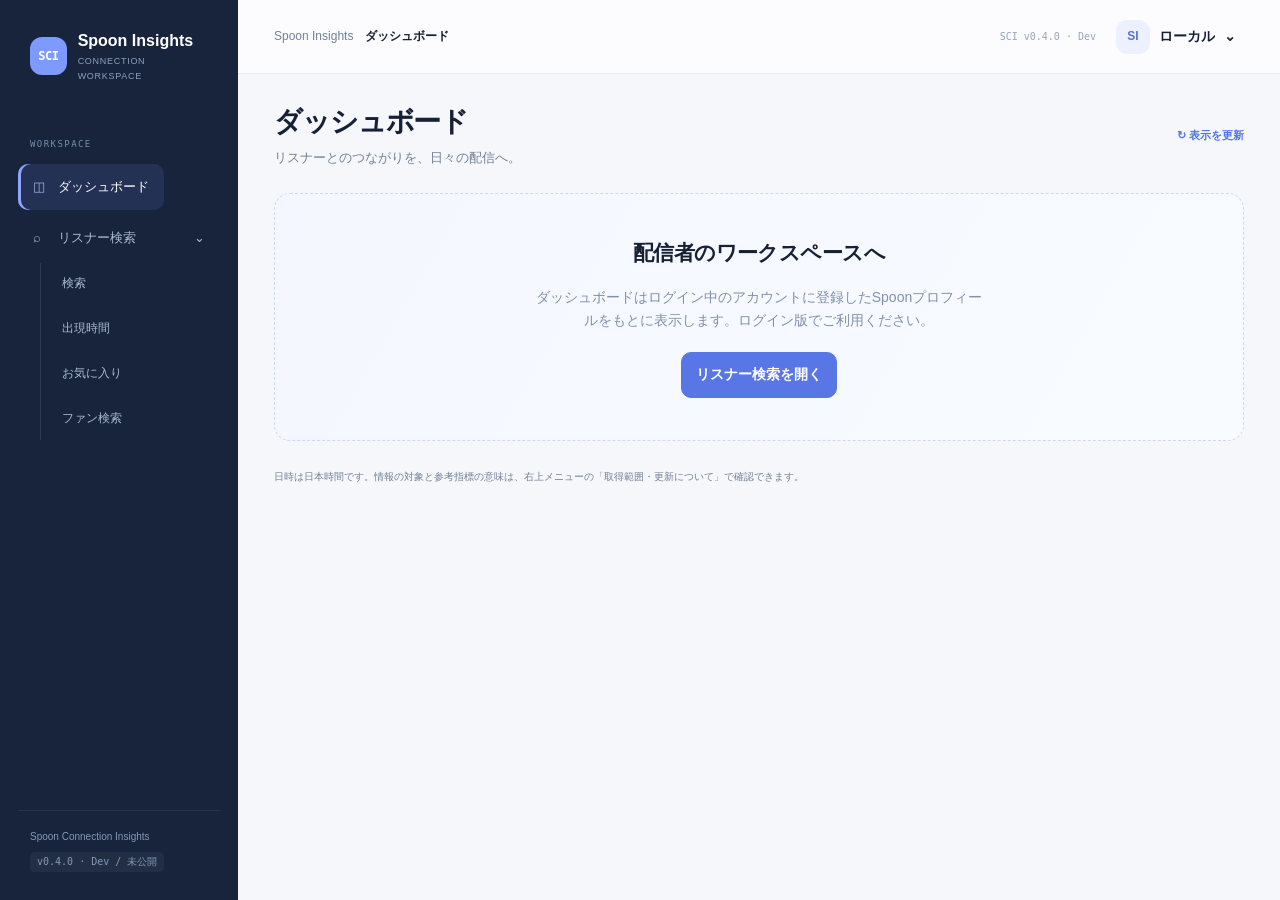
==== commit 795bb552: "Release v0.4.0 mobile fan setup and listener follow-up" ====
--- a/spoondev/static/index.html
+++ b/spoondev/static/index.html
@@ -25,12 +25,19 @@
 <link rel="stylesheet" href="/theme.css">
 <script src="/analytics.js" defer></script>
 <script src="/announcements.js" defer></script>
-<header class="topbar"><div class="topbar-label">Spoon Insights <strong id="topbar-page">ダッシュボード</strong></div><div class="topbar-actions"><span class="topbar-version">SCI v0.3.0 · Dev</span><div class="account-menu-anchor"><button id="account-open" class="account-button" aria-label="アカウントメニューを開く" aria-haspopup="menu" aria-expanded="false" aria-controls="account-menu"><span class="avatar" id="account-avatar">SI</span><span id="account-name">ローカル</span><span aria-hidden="true">⌄</span></button><div id="account-menu" class="account-menu" role="menu" aria-label="アカウント" hidden><div id="menu-account-caption" class="menu-caption">アカウント</div><button id="settings-menu" role="menuitem">アカウント設定</button><button id="admin-nav" role="menuitem" hidden>ユーザー管理</button><button id="announcements-admin-nav" role="menuitem" hidden>お知らせ管理</button><div class="menu-divider"></div><button id="about-menu" role="menuitem">サービスについて</button><button id="data-info-nav" role="menuitem">取得範囲・更新について</button><button id="releases-menu" role="menuitem">リリース履歴</button><button id="terms-menu" role="menuitem">利用規約</button><button id="privacy-menu" role="menuitem">プライバシーについて</button><div class="menu-divider"></div><button id="menu-logout" role="menuitem">ログアウト</button></div></div></div></header><nav id="side-nav" class="side-nav" aria-label="メインナビゲーション"><div class="product-lockup"><div class="product-icon">SCI</div><div><strong>Spoon Insights</strong><small>CONNECTION WORKSPACE</small></div></div><div class="nav-title">WORKSPACE</div><div class="nav-links"><button data-view="home" aria-current="page"><span class="nav-glyph">◫</span>ダッシュボード</button><div class="nav-search-group"><button id="listener-nav-toggle" aria-expanded="true" aria-controls="listener-nav-children"><span class="nav-glyph">⌕</span>リスナー検索 <span class="nav-arrow" aria-hidden="true">⌄</span></button><div id="listener-nav-children" class="nav-children"><button data-view="search">検索</button><button data-view="analytics">出現時間</button><button data-view="favorites">お気に入り</button><button data-view="fan-owners">ファン検索</button></div></div></div><div class="nav-footer">Spoon Connection Insights<br><span class="version">v0.2.2 · Dev / 未公開</span></div></nav><main class="shell"><div class="page-heading"><div><h1 id="page-title">ダッシュボード</h1><p id="page-subtitle">リスナーとのつながりを、日々の配信へ。</p></div><button id="home-refresh" class="home-action">↻ 表示を更新</button></div><section id="announcements" class="announcements" aria-label="運営からのお知らせ" hidden></section><section id="dashboard-panel"><div id="dashboard-content" class="dashboard-section-loading">ダッシュボードを読み込み中…</div></section><section id="analytics-panel" hidden aria-labelledby="page-title"></section><section id="announcements-admin-panel" hidden aria-labelledby="page-title"><div class="announcements-admin-layout"><section class="card"><p class="eyebrow">ANNOUNCEMENTS</p><h2 id="announcement-editor-title">新しいお知らせ</h2><p class="hint">利用者ロールの全アカウントに表示されます。将来の日付を選ぶと、日本時間のその日から表示されます。</p><form id="announcement-form" class="announcement-form"><div class="announcement-fields"><label for="announcement-date">掲載日<input id="announcement-date" type="date" required></label><label for="announcement-importance">重要度<select id="announcement-importance" required><option value="info">お知らせ</option><option value="important">重要</option><option value="urgent">緊急</option></select></label></div><label for="announcement-content">内容<textarea id="announcement-content" rows="5" maxlength="5000" placeholder="利用者に伝えたい内容を入力してください。" required></textarea></label><p class="hint">改行をそのまま表示します。最大5,000文字。リンク・HTMLの装飾は使いません。</p><div class="announcement-form-actions"><button id="announcement-save" class="primary" type="submit">公開する</button><button id="announcement-cancel" type="button" hidden>編集を取り消す</button></div></form><p id="announcement-admin-status" class="setting-status" role="status"></p></section><section class="card"><div class="panel-heading"><h2>公開・予約したお知らせ</h2><button id="announcement-admin-refresh" type="button" class="home-action">一覧を更新</button></div><p class="hint">重要度の高いものから表示します。未来の日付は「予約」と表示され、利用者にはまだ届きません。</p><div id="announcement-admin-list" aria-live="polite"></div></section></div></section><section id="settings-panel" hidden><div class="settings-layout"><section class="card"><h2>アカウント</h2><div class="settings-summary"><strong id="settings-username"></strong><span id="settings-role" class="account-chip"></span> <span id="settings-label" class="account-chip"></span></div><h3>Spoonプロフィールを紐付ける</h3><p class="hint">ダッシュボードで見る、ご自身の配信者プロフィールを登録します。Spoonのログイン情報は不要です。</p><form id="profile-settings-form"><div class="form-field"><label for="my-spoon-id">SpoonプロフィールURL・数値ID</label><input id="my-spoon-id" placeholder="https://www.spooncast.net/jp/channel/316644201/tab/home" autocomplete="off"></div><button id="preview-profile" class="primary">プロフィールを確認</button><button type="button" id="unlink-profile" class="danger">紐付けを解除</button><p id="profile-settings-status" class="setting-status" role="status"></p></form><div id="linked-profile" class="hint"></div><p class="source-note">この登録はSpoon側の本人認証ではありません。確定後、一般ユーザーは変更・解除できません。修正が必要な場合は管理者に依頼してください。お気に入りやファン設定はログインアカウントごとに保持します。</p></section><section class="card"><h2>ログインとセキュリティ</h2><p class="hint">パスワード変更はこの画面から行います。変更後は再ログインが必要です。</p><form id="account-password-form"><div class="form-field"><label for="account-current-password">現在のパスワード</label><input id="account-current-password" type="password" autocomplete="current-password" required></div><div class="form-field"><label for="account-new-password">新しいパスワード（12文字以上）</label><input id="account-new-password" type="password" autocomplete="new-password" minlength="12" maxlength="1024" required></div><div class="form-field"><label for="account-confirm-password">新しいパスワードの確認</label><input id="account-confirm-password" type="password" autocomplete="new-password" required></div><button>パスワードを変更</button><p id="account-password-status" class="setting-status" role="status"></p></form><h3>この端末からログアウト</h3><button id="account-logout">ログアウト</button></section></div></section><section id="about-panel" class="card" hidden><p class="eyebrow">ABOUT SPOON INSIGHTS</p><div id="about-home"><h2>サービスについて</h2><p class="hint">取得した情報の範囲、参考指標の意味、更新履歴をご確認いただけます。</p><div class="about-links"><button data-about="data-info"><strong>取得範囲・更新について</strong><small>観測の対象、参考指標とDJ別Spoon、更新時刻の見方</small></button><button data-about="releases"><strong>リリース履歴</strong><small>公開済みの変更と開発中の変更</small></button><button data-about="terms"><strong>利用規約</strong><small>文書の整備状況</small></button><button data-about="privacy"><strong>プライバシーについて</strong><small>現在のデータ保存の説明と文書の整備状況</small></button></div></div><div id="about-releases" class="document-section" hidden><button data-about="about" class="home-action sidebar-back">← サービスについて</button><h2>リリース履歴</h2><section class="release-item"><h3>v0.3.0 <span id="release-v030-state" class="release-state">Dev / 未公開</span></h3><p>自分のファン・今月の自枠リスナー・月間温度メンバーが、他枠も含めて観測された日時を日付×時間帯で確認できます。ユーザー詳細の「出現時間」でも個人の記録を表示します。</p><p>ファン検索を聴取中の目安・最近の観測・その他の登録ファンに整理し、ファン設定の入口をファン検索に移しました。リスナー観測の時間範囲と出現先へのリンクを追加しています。</p><p>一覧の再取得を減らし、収集の異常終了時の復旧とMacの収集常駐に対応しました。</p><p>管理者の「お知らせ管理」で日付・重要度・内容を作成、編集、削除、予約し、利用者ロールの画面へ表示できます。</p><p id="release-v030-note" class="hint">この開発版は本番へ公開された状態ではありません。</p></section><section class="release-item"><h3>v0.2.2 <span id="release-v022-state" class="release-state">Dev / 未公開</span></h3><p>検索詳細を出現先中心に整理し、お気に入り・ファン・最近のリスナーをコンパクトな3列の一覧に変更しました。観測指標やDJ別Spoonは、必要な時に詳細を開いて確認できます。</p><p>自分のファンや月間温度が確認できた人の観測時間帯を比較する画面と、画面全体の配色・文字の読みやすさを改善しています。</p><p id="release-v022-note" class="hint">この開発版は本番へ公開された状態ではありません。</p></section><section class="release-item"><h3>v0.2.1 <span id="release-v021-state" class="release-state">Dev / 未公開</span></h3><p>リスナー検索の入れ子ナビ、右上のアカウントメニュー、配信者の初回確認と紐付けロック、選択式の表示タグを整備しました。</p><p class="hint">滞在指数・投げ指数は観測条件がそろった場合の参考値です。材料不足を0点にはしません。<span id="release-v021-note">この開発版は本番へ公開された状態ではありません。</span></p></section><section class="release-item"><h3>v0.2.0 <span class="release-state">公開済み</span></h3><p>配信者ダッシュボード、アカウント設定、管理者のユーザー管理、データの取得範囲の説明を追加しました。アカウント別のお気に入り・ファン設定を保持します。</p></section></div><div id="about-terms" class="document-section" hidden><button data-about="about" class="home-action sidebar-back">← サービスについて</button><h2>利用規約</h2><p class="badge">準備中</p><p>このサービスの利用規約は現在整備中です。公開済みの規約本文や制定日はありません。</p><p class="hint">この表示で利用規約への同意を取得したり、同意済みとして扱ったりすることはありません。</p></div><div id="about-privacy" class="document-section" hidden><button data-about="about" class="home-action sidebar-back">← サービスについて</button><h2>プライバシーについて</h2><p class="badge">文書は準備中</p><p>正式なプライバシー文書は現在整備中です。制定日・同意済み状態は設定していません。</p><h3>現在の保存の仕組み</h3><p>公開プロフィール・配信の観測・取得したランキングを保存します。お気に入り・登録ファン・配信者の紐付けはログインアカウントごとに分けて保存します。</p><p>Spoonのパスワードは登録しません。削除済みアカウントのファイルや運用バックアップは復旧のため残ることがあり、アカウント削除がすべての記録の即時削除を意味するものではありません。</p><p class="hint">詳しい取得対象と未取得の扱いは「取得範囲・更新について」をご確認ください。</p><button data-about="data-info">取得範囲・更新について</button></div></section><section id="data-info-panel" class="card" hidden aria-labelledby="data-info-title"><p class="eyebrow">DATA COVERAGE / UPDATE</p><button data-about="about" class="home-action sidebar-back">← サービスについて</button><h2 id="data-info-title">データの取得範囲と更新</h2><p>リアルタイムの全行動を表示するサービスではありません。情報ごとに取得元・対象期間・更新タイミングが異なります。</p><div class="table-wrap"><table><thead><tr><th>情報</th><th>取得する範囲</th><th>収集と表示の更新</th></tr></thead><tbody><tr><td>リスナー観測・温度</td><td>Spoonの公開配信一覧で見つかった配信の、取得できたリスナーとその時点の温度。過去の記録を保存します。</td><td>標準起動の収集workerは約5分を基準に取得します。取得所要時間・通信制限・停止により遅れるため、実際の取得日時を表示します。</td></tr><tr><td>一覧の最近のリスナー観測</td><td>取得日時が直近30分以内の記録だけ。最終観測がそれ以前でも、過去の出現先は詳細に残ります。</td><td>開いている一覧を30秒ごとにDBから再表示。収集処理の頻度は変わりません。</td></tr><tr><td>詳細のリスナー観測</td><td>保存済みの過去の出現先・温度を含みます。現在視聴中という意味ではありません。</td><td>詳細を開いた時、または名前の右上の更新ボタン（↺）で保存済みの記録を読み直します。</td></tr><tr><td>月間温度</td><td>日本時間の今月のMONTHLYランキング。観測済みの配信者を対象に、取得済みランキングからリスナーの出現先を照合します。Spoon全配信者の網羅ではありません。</td><td>標準起動の収集workerがDJごとの更新期限（約1時間を基準）で順次取得します。登録済みの自DJを優先し、DJごとに保存します。待機・通信制限・Spoon側の更新遅れがあり、期限どおりの取得や即時値を保証しません。</td></tr><tr><td>DJ別のSpoon</td><td>公開FANランキングが返す、リスナーから特定DJへのSpoon数。集計期間は未確認で、全サービスの総投げ額・月間額・円換算ではありません。</td><td>プロフィール登録で収集対象に加わり、標準起動の収集workerがDJごとの更新期限（約1時間を基準）で取得します。取得待ち・停止・直前の失敗を表示し、画面は30秒ごとに保存データを確認します。</td></tr><tr><td>ON AIR</td><td>Spoonの公開配信一覧に、本人が配信者として載っているか。リスナーとしての参加や過去の観測では点灯しません。</td><td>画面から30秒ごとに確認、サーバーで30秒キャッシュ。通常でも約1分以上ずれる場合があります。取得失敗時は古い表示を消します。</td></tr><tr><td>Spoon全体から検索</td><td>Spoonの公開検索で返されるアカウント。全アカウント一覧ではありません。検索時に公開プロフィールを保存します。</td><td>検索実行時に取得し、同一検索結果を5分キャッシュ。保存済み検索はDBだけを検索します。</td></tr><tr><td>ファンの登録一覧</td><td>本人が取り込んだフォロワーJSONや数値ID。各ログインユーザーに紐付けて保存します。</td><td>取り込み時だけ更新。Spoonでのフォロー・解除は自動反映されません。出現先の表示は既存の観測・月間データを使い、30秒ごとにDBを確認します。</td></tr><tr><td>お気に入り</td><td>ログイン中のユーザーが登録した数値ID。出現先は取得済みの月間温度・リスナー観測を使います。</td><td>登録・解除時に保存。表示中は30秒ごとに観測を再確認します。お気に入りの登録状態を別端末で変えた場合は画面を再読み込みしてください。</td></tr></tbody></table></div><h3>参考指標の読み方</h3><p>滞在指数は、同じ枠で次の有効な観測でも見つかった割合や複数日の再観測をもとにした0〜100の参考値です。実際の滞在時間ではなく、温度の平均から算出しません。観測が足りない場合は「材料不足」と表示します。</p><p>投げ指数は、Spoonの集計期間と比較条件を確認できる場合だけ表示します。期間未確認の現在のデータでは指数を作らず、確認できた応援先の広がりや自枠へのDJ別Spoonを別の材料として示します。将来の支援確率や月間・生涯の総投げ額を表すものではありません。</p><p>最新の取得が失敗していても直前の保存値が残る場合があります。取得日時・部分取得・失敗などの状態を一緒に確認してください。</p><h3>空欄や更新のズレについて</h3><p>「記録がない」は活動がない証拠ではありません。非公開の情報、まだ見つけていない配信者、ページ上限や途中までしか取れていないページ、通信失敗、Spoon側の更新遅れで記録が抜けます。観測温度から月間温度を推測・補完することはしません。</p><p>5分・1時間は標準workerの取得期限の基準です。対象の優先順位・取得所要時間・ジョブの待機・通信制限で実際の更新間隔は変わります。収集が停止している、Macがスリープしている場合は、画面を30秒ごとに更新しても新しいデータは増えません。手動の旧収集CLIで指定するintervalは、1巡が終わった後の待機時間です。</p><p>開発用DBは環境作成時のコピーです。公開用DBとは自動同期しません。Devで新しい観測が必要なら、Dev側で収集処理を起動してください。表示時刻は日本時間です。</p></section><section id="admin-panel" class="card" hidden><p class="eyebrow">ADMIN CONSOLE</p><h2>ユーザー管理</h2><p class="hint">利用者ID・初期パスワード・表示タグを設定します。初回ログイン時にパスワード変更が必要です。</p><form id="create-account"><label>ユーザーID<input id="new-user-id" required pattern="[a-z0-9_-]{3,64}" autocomplete="off" placeholder="testuser002"></label><label>初期パスワード<input id="new-user-password" type="password" required minlength="12" maxlength="1024" autocomplete="new-password"></label><label>表示タグ<select id="new-user-label" required><option value="利用者">利用者</option></select></label><button>ユーザーを作成</button></form><p class="hint">表示タグは分類用です。「管理者」タグを選んでも管理者権限は付きません。権限の変更は作成後に別の操作で行います。</p><details class="tag-catalog"><summary>表示タグの候補を管理</summary><form id="add-label-form"><label>新しい表示タグ<input id="add-label-name" maxlength="64" required autocomplete="off"></label><button>候補を追加</button></form><p id="label-status" class="setting-status" role="status"></p><p id="label-catalog-list" class="hint"></p></details><p id="admin-status" role="status"></p><div id="admin-users"></div><details id="system-stats"><summary>システム全体の収集状況（kitomoyaのみ）</summary><div id="stats" class="stats" aria-live="polite">集計を読み込み中…</div><h3>収集の前回実行記録</h3><p class="hint">この記録はプロセスの生存確認ではありません。開始後にMacや収集を停止した場合も「完了記録なし」として残ります。</p><div id="collection-status" class="table-wrap"></div></details></section><div class="grid" hidden>
-<section class="card" aria-labelledby="search-title"><h2 id="search-title">ユーザーを検索</h2><div class="tabs" role="tablist" aria-label="ユーザーの探し方" hidden><button id="search-view" role="tab" aria-selected="true">検索</button><button id="favorites-view" role="tab" aria-selected="false">お気に入り</button><button id="fan-owners-view" role="tab" aria-selected="false">ファン検索</button></div><div id="search-panel"><form id="search-form"><label class="sr" for="query">表示名、プロフィール ID、数値 ID</label><input id="query" placeholder="表示名 / プロフィール ID / 数値 ID" autocomplete="off"><button>検索</button></form><p class="hint">同じ表示名でも、数値 ID で区別します。</p><label class="hint"><input id="global-search" type="checkbox" checked style="width:auto"> Spoon全体から検索</label><p id="search-source" class="hint"></p><div id="users" aria-live="polite"></div><div class="pager"><button id="prev" disabled>前へ</button><span id="page" class="sub"></span><button id="next" disabled>次へ</button></div></div><div id="favorites-panel" hidden><p class="hint">このブラウザに保存されます。ユーザーの詳細から登録できます。</p><p id="favorites-activity-status" class="hint" role="status"></p><div id="favorites" aria-live="polite"></div></div><div id="fan-owners-panel" hidden><div id="fan-owner-picker" hidden><label for="fan-owner-select">配信者を切り替える</label><select id="fan-owner-select"></select></div><div id="fan-owners" aria-live="polite"></div><section id="fan-setup" hidden aria-labelledby="fan-setup-title"><h3 id="fan-setup-title">自分のファン一覧を登録</h3><p id="fan-setup-note" class="hint">ご自身の名前・プロフィールID・数値IDから、ファン一覧の対象を選びます。</p><form id="fan-setup-search" class="fan-setup-search"><label class="sr" for="fan-profile-query">ご自身のSpoonの名前・ID</label><input id="fan-profile-query" maxlength="200" placeholder="自分の名前 / プロフィール ID / 数値 ID" autocomplete="off" required><button class="primary">検索</button></form><p id="fan-setup-status" class="hint" role="status"></p><div id="fan-setup-results"></div></section><section id="fan-content" hidden aria-labelledby="fans-title"><h3 id="fans-title">ファンのユーザー</h3><form id="fans-filter-form" class="fan-filters"><label><span class="sr">登録ファンを名前・IDで絞り込み</span><input id="fans-query" maxlength="200" placeholder="ファンの名前・IDで絞り込み" autocomplete="off"></label><label><span class="sr">観測による絞り込み</span><select id="fans-activity"><option value="all">登録ファン全員</option><option value="current">聴取中の目安あり</option><option value="recent">最近30分の観測あり</option><option value="registered">それ以外の登録ファン</option></select></label><button>絞り込む</button><button type="button" id="fans-filter-clear">クリア</button></form><label for="fans-sort">並び替え</label><select id="fans-sort"><option value="recent">聴取中・最近の観測を優先</option><option value="activity">最終リスナー観測が新しい順</option><option value="oldest">最終リスナー観測が古い順</option><option value="name">名前順</option><option value="name_desc">名前の逆順</option><option value="id">数値ID順</option></select><p id="fans-summary" class="hint" role="status"></p><button id="clear-fans" type="button" class="danger" disabled>ファン一覧の設定を解除</button><details id="fan-import-box"><summary>ご自身のフォロワー一覧を取り込む</summary><p class="hint">SpoonへログインしたPCブラウザで、自分のプロフィールを開いてください。下の「一覧保存スクリプトをコピー」でコピーした内容を開発者ツールのConsoleで実行し、保存されたJSONを選択します。Spoonの画面変更で取得できない場合は、本人が確認できる数値IDを入力できます。パスワードやログイン情報は不要です。</p><button id="copy-fan-export" type="button">一覧保存スクリプトをコピー</button><p id="fan-copy-status" class="hint" role="status"></p><textarea id="fan-export-source" readonly translate="no" class="notranslate" aria-label="一覧保存スクリプト（コピー用）" rows="5" hidden spellcheck="false"></textarea><label for="fan-file">保存したファン一覧（JSON / 数値IDのテキスト）</label><input id="fan-file" type="file" accept=".json,.txt,application/json,text/plain"><label for="fan-input">またはファンの数値IDを入力（改行・カンマ区切り）</label><textarea id="fan-input" rows="4" placeholder="312029086&#10;317015673"></textarea><label class="hint"><input id="fan-owner-confirm" type="checkbox" style="width:auto"> この配信者は自分のアカウントです</label><label class="hint"><input id="fan-complete" type="checkbox" style="width:auto"> 全件一覧として置き換える（未チェックなら追加）</label><p class="hint">置き換えると、今回の一覧にない登録ファンは解除されます。部分的な一覧なら追加してください。</p><button id="import-fans">一覧を登録</button></details><p id="fan-import-status" class="hint" role="status"></p><div id="fans-list" aria-live="polite"></div><div class="pager"><button id="fans-prev" disabled>前へ</button><span id="fans-page" class="sub"></span><button id="fans-next" disabled>次へ</button></div></section></div><p id="favorites-error" class="error" role="alert" hidden></p></section>
+<header class="topbar"><div class="topbar-label">Spoon Insights <strong id="topbar-page">ダッシュボード</strong></div><div class="topbar-actions"><span class="topbar-version">SCI v0.4.0 · Dev</span><div class="account-menu-anchor"><button id="account-open" class="account-button" aria-label="アカウントメニューを開く" aria-haspopup="menu" aria-expanded="false" aria-controls="account-menu"><span class="avatar" id="account-avatar">SI</span><span id="account-name">ローカル</span><span aria-hidden="true">⌄</span></button><div id="account-menu" class="account-menu" role="menu" aria-label="アカウント" hidden><div id="menu-account-caption" class="menu-caption">アカウント</div><button id="settings-menu" role="menuitem">アカウント設定</button><button id="admin-nav" role="menuitem" hidden>ユーザー管理</button><button id="announcements-admin-nav" role="menuitem" hidden>お知らせ管理</button><div class="menu-divider"></div><button id="about-menu" role="menuitem">サービスについて</button><button id="data-info-nav" role="menuitem">取得範囲・更新について</button><button id="releases-menu" role="menuitem">リリース履歴</button><button id="terms-menu" role="menuitem">利用規約</button><button id="privacy-menu" role="menuitem">プライバシーについて</button><div class="menu-divider"></div><button id="menu-logout" role="menuitem">ログアウト</button></div></div></div></header><nav id="side-nav" class="side-nav" aria-label="メインナビゲーション"><div class="product-lockup"><div class="product-icon">SCI</div><div><strong>Spoon Insights</strong><small>CONNECTION WORKSPACE</small></div></div><div class="nav-title">WORKSPACE</div><div class="nav-links"><button data-view="home" aria-current="page"><span class="nav-glyph">◫</span>ダッシュボード</button><div class="nav-search-group"><button id="listener-nav-toggle" aria-expanded="true" aria-controls="listener-nav-children"><span class="nav-glyph">⌕</span>リスナー検索 <span class="nav-arrow" aria-hidden="true">⌄</span></button><div id="listener-nav-children" class="nav-children"><button data-view="search">検索</button><button data-view="analytics">出現時間</button><button data-view="favorites">お気に入り</button><button data-view="fan-owners">ファン検索</button></div></div></div><div class="nav-footer">Spoon Connection Insights<br><span class="version">v0.4.0 · Dev / 未公開</span></div></nav><main class="shell"><div class="page-heading"><div><h1 id="page-title">ダッシュボード</h1><p id="page-subtitle">リスナーとのつながりを、日々の配信へ。</p></div><button id="home-refresh" class="home-action">↻ 表示を更新</button></div><section id="announcements" class="announcements" aria-label="運営からのお知らせ" hidden></section><section id="dashboard-panel"><div id="dashboard-content" class="dashboard-section-loading">ダッシュボードを読み込み中…</div></section><section id="analytics-panel" hidden aria-labelledby="page-title"></section><section id="announcements-admin-panel" hidden aria-labelledby="page-title"><div class="announcements-admin-layout"><section class="card"><p class="eyebrow">ANNOUNCEMENTS</p><h2 id="announcement-editor-title">新しいお知らせ</h2><p class="hint">利用者ロールの全アカウントに表示されます。将来の日付を選ぶと、日本時間のその日から表示されます。</p><form id="announcement-form" class="announcement-form"><div class="announcement-fields"><label for="announcement-date">掲載日<input id="announcement-date" type="date" required></label><label for="announcement-importance">重要度<select id="announcement-importance" required><option value="info">お知らせ</option><option value="important">重要</option><option value="urgent">緊急</option></select></label></div><label for="announcement-content">内容<textarea id="announcement-content" rows="5" maxlength="5000" placeholder="利用者に伝えたい内容を入力してください。" required></textarea></label><p class="hint">改行をそのまま表示します。最大5,000文字。リンク・HTMLの装飾は使いません。</p><div class="announcement-form-actions"><button id="announcement-save" class="primary" type="submit">公開する</button><button id="announcement-cancel" type="button" hidden>編集を取り消す</button></div></form><p id="announcement-admin-status" class="setting-status" role="status"></p></section><section class="card"><div class="panel-heading"><h2>公開・予約したお知らせ</h2><button id="announcement-admin-refresh" type="button" class="home-action">一覧を更新</button></div><p class="hint">重要度の高いものから表示します。未来の日付は「予約」と表示され、利用者にはまだ届きません。</p><div id="announcement-admin-list" aria-live="polite"></div></section></div></section><section id="settings-panel" hidden><div class="settings-layout"><section class="card"><h2>アカウント</h2><div class="settings-summary"><strong id="settings-username"></strong><span id="settings-role" class="account-chip"></span> <span id="settings-label" class="account-chip"></span></div><h3>Spoonプロフィールを紐付ける</h3><p class="hint">ダッシュボードで見る、ご自身の配信者プロフィールを登録します。Spoonのログイン情報は不要です。</p><form id="profile-settings-form"><div class="form-field"><label for="my-spoon-id">SpoonプロフィールURL・数値ID</label><input id="my-spoon-id" placeholder="https://www.spooncast.net/jp/channel/316644201/tab/home" autocomplete="off"></div><button id="preview-profile" class="primary">プロフィールを確認</button><button type="button" id="unlink-profile" class="danger">紐付けを解除</button><p id="profile-settings-status" class="setting-status" role="status"></p></form><div id="linked-profile" class="hint"></div><p class="source-note">この登録はSpoon側の本人認証ではありません。確定後、一般ユーザーは変更・解除できません。修正が必要な場合は管理者に依頼してください。お気に入りやファン設定はログインアカウントごとに保持します。</p></section><section class="card"><h2>ログインとセキュリティ</h2><p class="hint">パスワード変更はこの画面から行います。変更後は再ログインが必要です。</p><form id="account-password-form"><div class="form-field"><label for="account-current-password">現在のパスワード</label><input id="account-current-password" type="password" autocomplete="current-password" required></div><div class="form-field"><label for="account-new-password">新しいパスワード（12文字以上）</label><input id="account-new-password" type="password" autocomplete="new-password" minlength="12" maxlength="1024" required></div><div class="form-field"><label for="account-confirm-password">新しいパスワードの確認</label><input id="account-confirm-password" type="password" autocomplete="new-password" required></div><button>パスワードを変更</button><p id="account-password-status" class="setting-status" role="status"></p></form><h3>この端末からログアウト</h3><button id="account-logout">ログアウト</button></section></div></section><section id="about-panel" class="card" hidden><p class="eyebrow">ABOUT SPOON INSIGHTS</p><div id="about-home"><h2>サービスについて</h2><p class="hint">取得した情報の範囲、参考指標の意味、更新履歴をご確認いただけます。</p><div class="about-links"><button data-about="data-info"><strong>取得範囲・更新について</strong><small>観測の対象、参考指標とDJ別Spoon、更新時刻の見方</small></button><button data-about="releases"><strong>リリース履歴</strong><small>公開済みの変更と開発中の変更</small></button><button data-about="terms"><strong>利用規約</strong><small>文書の整備状況</small></button><button data-about="privacy"><strong>プライバシーについて</strong><small>現在のデータ保存の説明と文書の整備状況</small></button></div></div><div id="about-releases" class="document-section" hidden><button data-about="about" class="home-action sidebar-back">← サービスについて</button><h2>リリース履歴</h2><section class="release-item"><h3>v0.4.0 <span id="release-v040-state" class="release-state">Dev / 未公開</span></h3><p>自枠に来たリスナーの、自枠での最終観測と全枠での最新観測を分けて表示します。行を展開すると、自枠の記録より後に観測された出現先・日時・温度を確認できます。</p><p>スマホでプロフィールを登録し、ファン未登録でも自枠の観測と月間温度メンバーを確認できます。検索・複数選択・登録前の確認・個別解除に対応し、画像からの候補作成を補助に用意しました。</p><p>ユーザー管理の一覧を名前と権限だけの折りたたみ表示に整理し、スマホの詳細レイアウトと巡回時間に応じた聴取分類を改善しました。</p><p id="release-v040-note" class="hint">この開発版は本番へ公開された状態ではありません。</p></section><section class="release-item"><h3>v0.3.0 <span id="release-v030-state" class="release-state">Dev / 未公開</span></h3><p>自分のファン・今月の自枠リスナー・月間温度メンバーが、他枠も含めて観測された日時を日付×時間帯で確認できます。ユーザー詳細の「出現時間」でも個人の記録を表示します。</p><p>ファン検索を聴取中の目安・最近の観測・その他の登録ファンに整理し、ファン設定の入口をファン検索に移しました。リスナー観測の時間範囲と出現先へのリンクを追加しています。</p><p>一覧の再取得を減らし、収集の異常終了時の復旧とMacの収集常駐に対応しました。</p><p>管理者の「お知らせ管理」で日付・重要度・内容を作成、編集、削除、予約し、利用者ロールの画面へ表示できます。</p><p id="release-v030-note" class="hint">この開発版は本番へ公開された状態ではありません。</p></section><section class="release-item"><h3>v0.2.2 <span id="release-v022-state" class="release-state">Dev / 未公開</span></h3><p>検索詳細を出現先中心に整理し、お気に入り・ファン・最近のリスナーをコンパクトな3列の一覧に変更しました。観測指標やDJ別Spoonは、必要な時に詳細を開いて確認できます。</p><p>自分のファンや月間温度が確認できた人の観測時間帯を比較する画面と、画面全体の配色・文字の読みやすさを改善しています。</p><p id="release-v022-note" class="hint">この開発版は本番へ公開された状態ではありません。</p></section><section class="release-item"><h3>v0.2.1 <span id="release-v021-state" class="release-state">Dev / 未公開</span></h3><p>リスナー検索の入れ子ナビ、右上のアカウントメニュー、配信者の初回確認と紐付けロック、選択式の表示タグを整備しました。</p><p class="hint">滞在指数・投げ指数は観測条件がそろった場合の参考値です。材料不足を0点にはしません。<span id="release-v021-note">この開発版は本番へ公開された状態ではありません。</span></p></section><section class="release-item"><h3>v0.2.0 <span class="release-state">公開済み</span></h3><p>配信者ダッシュボード、アカウント設定、管理者のユーザー管理、データの取得範囲の説明を追加しました。アカウント別のお気に入り・ファン設定を保持します。</p></section></div><div id="about-terms" class="document-section" hidden><button data-about="about" class="home-action sidebar-back">← サービスについて</button><h2>利用規約</h2><p class="badge">準備中</p><p>このサービスの利用規約は現在整備中です。公開済みの規約本文や制定日はありません。</p><p class="hint">この表示で利用規約への同意を取得したり、同意済みとして扱ったりすることはありません。</p></div><div id="about-privacy" class="document-section" hidden><button data-about="about" class="home-action sidebar-back">← サービスについて</button><h2>プライバシーについて</h2><p class="badge">文書は準備中</p><p>正式なプライバシー文書は現在整備中です。制定日・同意済み状態は設定していません。</p><h3>現在の保存の仕組み</h3><p>公開プロフィール・配信の観測・取得したランキングを保存します。お気に入り・登録ファン・配信者の紐付けはログインアカウントごとに分けて保存します。</p><p>Spoonのパスワードは登録しません。削除済みアカウントのファイルや運用バックアップは復旧のため残ることがあり、アカウント削除がすべての記録の即時削除を意味するものではありません。</p><p class="hint">詳しい取得対象と未取得の扱いは「取得範囲・更新について」をご確認ください。</p><button data-about="data-info">取得範囲・更新について</button></div></section><section id="data-info-panel" class="card" hidden aria-labelledby="data-info-title"><p class="eyebrow">DATA COVERAGE / UPDATE</p><button data-about="about" class="home-action sidebar-back">← サービスについて</button><h2 id="data-info-title">データの取得範囲と更新</h2><p>リアルタイムの全行動を表示するサービスではありません。情報ごとに取得元・対象期間・更新タイミングが異なります。</p><div class="table-wrap"><table><thead><tr><th>情報</th><th>取得する範囲</th><th>収集と表示の更新</th></tr></thead><tbody><tr><td>リスナー観測・温度</td><td>Spoonの公開配信一覧で見つかった配信の、取得できたリスナーとその時点の温度。過去の記録を保存します。</td><td>標準起動の収集workerは約5分を基準に取得します。取得所要時間・通信制限・停止により遅れるため、実際の取得日時を表示します。</td></tr><tr><td>一覧の最近のリスナー観測</td><td>取得日時が直近30分以内の記録だけ。最終観測がそれ以前でも、過去の出現先は詳細に残ります。</td><td>開いている一覧を30秒ごとにDBから再表示。収集処理の頻度は変わりません。</td></tr><tr><td>詳細のリスナー観測</td><td>保存済みの過去の出現先・温度を含みます。現在視聴中という意味ではありません。</td><td>詳細を開いた時、または名前の右上の更新ボタン（↺）で保存済みの記録を読み直します。</td></tr><tr><td>月間温度</td><td>日本時間の今月のMONTHLYランキング。観測済みの配信者を対象に、取得済みランキングからリスナーの出現先を照合します。Spoon全配信者の網羅ではありません。</td><td>標準起動の収集workerがDJごとの更新期限（約1時間を基準）で順次取得します。登録済みの自DJを優先し、DJごとに保存します。待機・通信制限・Spoon側の更新遅れがあり、期限どおりの取得や即時値を保証しません。</td></tr><tr><td>DJ別のSpoon</td><td>公開FANランキングが返す、リスナーから特定DJへのSpoon数。集計期間は未確認で、全サービスの総投げ額・月間額・円換算ではありません。</td><td>プロフィール登録で収集対象に加わり、標準起動の収集workerがDJごとの更新期限（約1時間を基準）で取得します。取得待ち・停止・直前の失敗を表示し、画面は30秒ごとに保存データを確認します。</td></tr><tr><td>ON AIR</td><td>Spoonの公開配信一覧に、本人が配信者として載っているか。リスナーとしての参加や過去の観測では点灯しません。</td><td>画面から30秒ごとに確認、サーバーで30秒キャッシュ。通常でも約1分以上ずれる場合があります。取得失敗時は古い表示を消します。</td></tr><tr><td>Spoon全体から検索</td><td>Spoonの公開検索で返されるアカウント。全アカウント一覧ではありません。検索時に公開プロフィールを保存します。</td><td>検索実行時に取得し、同一検索結果を5分キャッシュ。保存済み検索はDBだけを検索します。</td></tr><tr><td>ファンの登録一覧</td><td>本人が確認して検索・画像の候補から選んだ数値ID、取り込んだフォロワーJSON。各ログインユーザーに紐付けて保存します。自枠の訪問者・月間温度メンバーとは区別します。</td><td>追加・解除・取り込み時に更新。Spoonでのフォロー・解除は自動反映されません。出現先の表示は既存の観測・月間データを使い、30秒ごとにDBを確認します。</td></tr><tr><td>お気に入り</td><td>ログイン中のユーザーが登録した数値ID。出現先は取得済みの月間温度・リスナー観測を使います。</td><td>登録・解除時に保存。表示中は30秒ごとに観測を再確認します。お気に入りの登録状態を別端末で変えた場合は画面を再読み込みしてください。</td></tr></tbody></table></div><h3>参考指標の読み方</h3><p>滞在指数は、同じ枠で次の有効な観測でも見つかった割合や複数日の再観測をもとにした0〜100の参考値です。実際の滞在時間ではなく、温度の平均から算出しません。観測が足りない場合は「材料不足」と表示します。</p><p>投げ指数は、Spoonの集計期間と比較条件を確認できる場合だけ表示します。期間未確認の現在のデータでは指数を作らず、確認できた応援先の広がりや自枠へのDJ別Spoonを別の材料として示します。将来の支援確率や月間・生涯の総投げ額を表すものではありません。</p><p>最新の取得が失敗していても直前の保存値が残る場合があります。取得日時・部分取得・失敗などの状態を一緒に確認してください。</p><h3>空欄や更新のズレについて</h3><p>「記録がない」は活動がない証拠ではありません。非公開の情報、まだ見つけていない配信者、ページ上限や途中までしか取れていないページ、通信失敗、Spoon側の更新遅れで記録が抜けます。観測温度から月間温度を推測・補完することはしません。</p><p>5分・1時間は標準workerの取得期限の基準です。対象の優先順位・取得所要時間・ジョブの待機・通信制限で実際の更新間隔は変わります。収集が停止している、Macがスリープしている場合は、画面を30秒ごとに更新しても新しいデータは増えません。手動の旧収集CLIで指定するintervalは、1巡が終わった後の待機時間です。</p><p>開発用DBは環境作成時のコピーです。公開用DBとは自動同期しません。Devで新しい観測が必要なら、Dev側で収集処理を起動してください。表示時刻は日本時間です。</p></section><section id="admin-panel" class="card" hidden><p class="eyebrow">ADMIN CONSOLE</p><h2>ユーザー管理</h2><p class="hint">利用者ID・初期パスワード・表示タグを設定します。初回ログイン時にパスワード変更が必要です。</p><form id="create-account"><label>ユーザーID<input id="new-user-id" required pattern="[a-z0-9_-]{3,64}" autocomplete="off" placeholder="testuser002"></label><label>初期パスワード<input id="new-user-password" type="password" required minlength="12" maxlength="1024" autocomplete="new-password"></label><label>表示タグ<select id="new-user-label" required><option value="利用者">利用者</option></select></label><button>ユーザーを作成</button></form><p class="hint">表示タグは分類用です。「管理者」タグを選んでも管理者権限は付きません。権限の変更は作成後に別の操作で行います。</p><details class="tag-catalog"><summary>表示タグの候補を管理</summary><form id="add-label-form"><label>新しい表示タグ<input id="add-label-name" maxlength="64" required autocomplete="off"></label><button>候補を追加</button></form><p id="label-status" class="setting-status" role="status"></p><p id="label-catalog-list" class="hint"></p></details><p id="admin-status" role="status"></p><div id="admin-users"></div><details id="system-stats"><summary>システム全体の収集状況（kitomoyaのみ）</summary><div id="stats" class="stats" aria-live="polite">集計を読み込み中…</div><h3>収集の前回実行記録</h3><p class="hint">この記録はプロセスの生存確認ではありません。開始後にMacや収集を停止した場合も「完了記録なし」として残ります。</p><div id="collection-status" class="table-wrap"></div></details></section><div class="grid" hidden>
+<section class="card" aria-labelledby="search-title"><h2 id="search-title">ユーザーを検索</h2><div class="tabs" role="tablist" aria-label="ユーザーの探し方" hidden><button id="search-view" role="tab" aria-selected="true">検索</button><button id="favorites-view" role="tab" aria-selected="false">お気に入り</button><button id="fan-owners-view" role="tab" aria-selected="false">ファン検索</button></div><div id="search-panel"><form id="search-form"><label class="sr" for="query">表示名、プロフィール ID、数値 ID</label><input id="query" placeholder="表示名 / プロフィール ID / 数値 ID" autocomplete="off"><button>検索</button></form><p class="hint">同じ表示名でも、数値 ID で区別します。</p><label class="hint"><input id="global-search" type="checkbox" checked style="width:auto"> Spoon全体から検索</label><p id="search-source" class="hint"></p><div id="users" aria-live="polite"></div><div class="pager"><button id="prev" disabled>前へ</button><span id="page" class="sub"></span><button id="next" disabled>次へ</button></div></div><div id="favorites-panel" hidden><p class="hint">このブラウザに保存されます。ユーザーの詳細から登録できます。</p><p id="favorites-activity-status" class="hint" role="status"></p><div id="favorites" aria-live="polite"></div></div><div id="fan-owners-panel" hidden><div id="fan-owner-picker" hidden><label for="fan-owner-select">配信者を切り替える</label><select id="fan-owner-select"></select></div><div id="fan-owners" aria-live="polite"></div><section id="fan-setup" hidden aria-labelledby="fan-setup-title"><h3 id="fan-setup-title">自分のSpoonプロフィールを登録</h3><p id="fan-setup-note" class="hint">ご自身の名前・プロフィールID・数値IDから、ファン一覧の対象を選びます。</p><form id="fan-setup-search" class="fan-setup-search"><label class="sr" for="fan-profile-query">ご自身のSpoonの名前・ID</label><input id="fan-profile-query" maxlength="200" placeholder="自分の名前 / プロフィール ID / 数値 ID" autocomplete="off" required><button class="primary">検索</button></form><p id="fan-setup-status" class="hint" role="status"></p><div id="fan-setup-results"></div></section><section id="fan-content" hidden aria-labelledby="fans-title"><h3 id="fans-title">ファンのユーザー</h3>
+<div class="tabs fan-cohort-tabs" role="tablist" aria-label="リスナーの対象"><button type="button" data-fan-source="registered" role="tab" aria-selected="true">登録ファン</button><button type="button" data-fan-source="observed" role="tab" aria-selected="false">今月自枠で観測</button><button type="button" data-fan-source="monthly" role="tab" aria-selected="false">月間温度メンバー</button></div>
+<p id="fan-cohort-note" class="hint">登録ファンは、ご自身が確認して追加した人です。自枠の訪問者・月間温度メンバーとは別の一覧です。</p>
+<details id="fan-registration-tools" class="fan-registration-tools"><summary>検索してファンを追加</summary><p class="hint">Spoonのフォロワー一覧で確認した人を選んでください。複数人を選び、登録前に名前と数値IDを確認できます。</p><form id="fan-add-search" class="fan-add-search"><label class="sr" for="fan-add-query">追加するファンの名前・ID</label><input id="fan-add-query" maxlength="200" placeholder="名前 / プロフィール ID / 数値 ID" autocomplete="off" required><button type="submit">検索</button></form><p id="fan-add-status" class="hint" role="status"></p><div id="fan-add-results"></div></details>
+<section id="fan-image-tools"></section>
+<div id="fan-selection-bar" class="fan-selection-bar" hidden><p id="fan-selection-count" role="status"></p><button type="button" id="fan-selection-review" class="primary">選んだ人を確認</button><button type="button" id="fan-selection-clear">選択をクリア</button></div>
+<form id="fans-filter-form" class="fan-filters"><label><span class="sr">登録ファンを名前・IDで絞り込み</span><input id="fans-query" maxlength="200" placeholder="ファンの名前・IDで絞り込み" autocomplete="off"></label><label><span class="sr">観測による絞り込み</span><select id="fans-activity"><option value="all">登録ファン全員</option><option value="current">聴取中の目安あり</option><option value="recent">最近30分の観測あり</option><option value="registered">それ以外の登録ファン</option></select></label><button>絞り込む</button><button type="button" id="fans-filter-clear">クリア</button></form><label for="fans-sort">並び替え</label><select id="fans-sort"><option value="recent">聴取中・最近の観測を優先</option><option value="activity">最終リスナー観測が新しい順</option><option value="oldest">最終リスナー観測が古い順</option><option value="name">名前順</option><option value="name_desc">名前の逆順</option><option value="id">数値ID順</option></select><p id="fans-summary" class="hint" role="status"></p><button id="clear-fans" type="button" class="danger" disabled>ファン一覧の設定を解除</button><details id="fan-import-box"><summary>PCで保存した一覧・数値IDから取り込む</summary><p class="hint">SpoonへログインしたPCブラウザで、自分のプロフィールを開いてください。下の「一覧保存スクリプトをコピー」でコピーした内容を開発者ツールのConsoleで実行し、保存されたJSONを選択します。Spoonの画面変更で取得できない場合は、本人が確認できる数値IDを入力できます。パスワードやログイン情報は不要です。</p><button id="copy-fan-export" type="button">一覧保存スクリプトをコピー</button><p id="fan-copy-status" class="hint" role="status"></p><textarea id="fan-export-source" readonly translate="no" class="notranslate" aria-label="一覧保存スクリプト（コピー用）" rows="5" hidden spellcheck="false"></textarea><label for="fan-file">保存したファン一覧（JSON / 数値IDのテキスト）</label><input id="fan-file" type="file" accept=".json,.txt,application/json,text/plain"><label for="fan-input">またはファンの数値IDを入力（改行・カンマ区切り）</label><textarea id="fan-input" rows="4" placeholder="312029086&#10;317015673"></textarea><label class="hint"><input id="fan-owner-confirm" type="checkbox" style="width:auto"> この配信者は自分のアカウントです</label><label class="hint"><input id="fan-complete" type="checkbox" style="width:auto"> 全件一覧として置き換える（未チェックなら追加）</label><p class="hint">置き換えると、今回の一覧にない登録ファンは解除されます。部分的な一覧なら追加してください。</p><button id="import-fans">一覧を登録</button></details><p id="fan-import-status" class="hint" role="status"></p><div id="fans-list" aria-live="polite"></div><div class="pager"><button id="fans-prev" disabled>前へ</button><span id="fans-page" class="sub"></span><button id="fans-next" disabled>次へ</button></div></section></div><p id="favorites-error" class="error" role="alert" hidden></p></section>
 <div id="detail-slot"><section id="detail-card" class="card" aria-label="ユーザーの詳細"><div id="profile"><h2 id="detail-title">ユーザーの記録</h2><p class="empty">左の検索結果からユーザーを選択してください。</p></div><div id="detail" aria-live="polite"></div></section></div>
 </div><p class="notice">日時は日本時間です。情報の対象と参考指標の意味は、右上メニューの「取得範囲・更新について」で確認できます。</p></main>
 <dialog id="user-dialog" aria-labelledby="user-dialog-title"><div class="dialog-head user-dialog-head"><h2 id="user-dialog-title">ユーザーの詳細</h2><button id="close-user" aria-label="ユーザーの詳細を閉じる">閉じる</button></div><div id="user-dialog-body"></div></dialog>
 
+<dialog id="fan-review-dialog" aria-labelledby="fan-review-title"><div class="dialog-head"><h2 id="fan-review-title">追加するファンを確認</h2><button type="button" id="fan-review-close">閉じる</button></div><div class="dialog-body"><p id="fan-review-owner" class="hint"></p><div id="fan-review-users"></div><label class="fan-review-confirm"><input id="fan-review-confirm" type="checkbox"> Spoonのフォロワー一覧で確認した登録対象です</label><p class="hint">選択した人を追加します。既存のファン一覧は置き換えません。Spoonでのフォロー・解除は自動反映されません。</p><p id="fan-review-status" class="error" role="status"></p><div class="dialog-actions"><button type="button" id="fan-review-cancel">キャンセル</button><button type="button" id="fan-review-save" class="primary">ファンに追加</button></div></div></dialog>
 <dialog id="admin-reset-dialog" aria-labelledby="admin-reset-title"><div class="dialog-head"><h2 id="admin-reset-title">初期パスワードを再設定</h2><button id="admin-reset-close">閉じる</button></div><form id="admin-reset-form" style="padding:24px"><p id="admin-reset-user" class="hint"></p><div class="form-field"><label for="admin-reset-password">新しい初期パスワード（12文字以上）</label><input id="admin-reset-password" type="password" minlength="12" maxlength="1024" autocomplete="new-password" required></div><button class="primary">再設定する</button><p id="admin-reset-status" class="setting-status" role="status"></p></form></dialog><dialog id="history-dialog" aria-labelledby="history-title"><div class="dialog-head"><h2 id="history-title">温度の記録</h2><button id="close-history" aria-label="温度の記録を閉じる">閉じる</button></div><div id="history-content" aria-live="polite"></div></dialog>
 <dialog id="profile-confirm-dialog" aria-labelledby="profile-confirm-title"><div class="dialog-head"><h2 id="profile-confirm-title">Spoonプロフィールの確認</h2><button id="profile-confirm-close">閉じる</button></div><div class="dialog-body"><p id="profile-confirm-context" class="hint"></p><div id="profile-confirm-preview" class="binding-profile"></div><p id="profile-confirm-note" class="binding-note">確定後の変更・解除は管理者への依頼が必要です。</p><p class="hint">Spoonのログイン情報は不要です。この登録はSpoon側の本人認証ではありません。</p><p id="profile-confirm-error" class="error" role="alert"></p><div class="dialog-actions"><button id="profile-confirm-cancel">キャンセル</button><button id="profile-confirm-save" class="primary">このプロフィールで確定</button></div></div></dialog><dialog id="admin-binding-dialog" aria-labelledby="admin-binding-title"><div class="dialog-head"><h2 id="admin-binding-title">配信者の紐付けを修正</h2><button id="admin-binding-close">閉じる</button></div><form id="admin-binding-form" class="dialog-body"><p id="admin-binding-target" class="hint"></p><div class="form-field"><label for="admin-binding-id">新しいSpoonプロフィールURL・数値ID</label><input id="admin-binding-id" required autocomplete="off"></div><p class="hint">この操作は対象ユーザーのダッシュボードを変更します。お気に入りや登録ファンは削除しません。</p><p id="admin-binding-error" class="error" role="alert"></p><button class="primary">プロフィールを確認</button></form></dialog><script>
 'use strict';
@@ -39,6 +46,7 @@
 function state(target,text,error=false){target.replaceChildren(node('p',text,error?'error':'empty'))}
 const date=value=>{if(!value)return '未取得';const d=new Date(value);return Number.isNaN(d.getTime())?'日時不明':new Intl.DateTimeFormat('ja-JP',{timeZone:'Asia/Tokyo',year:'numeric',month:'2-digit',day:'2-digit',hour:'2-digit',minute:'2-digit',second:'2-digit'}).format(d)};
 const temp=value=>typeof value==='number'&&Number.isFinite(value)?`${value.toLocaleString('ja-JP',{maximumFractionDigits:2})}°`:'—';
+async function listActivityApi(path,request){let timedOut=false;const timer=setTimeout(()=>{timedOut=true;request.abort()},60000);try{return await api(path,request.signal)}catch(error){if(timedOut){const timeout=new Error('確認がタイムアウトしました。前回の結果を表示し、次回に再試行します。');timeout.name='TimeoutError';throw timeout}throw error}finally{clearTimeout(timer)}}
 async function api(path,signal){const r=await fetch(path,{signal,headers:{Accept:'application/json'}});if(r.status===403&&window.spoondevAccount){const data=await r.clone().json();if(data.password_change_required){location.replace('/password');throw Error(data.error)}}if(r.status===401&&window.spoondevAccount){location.replace('/login');throw Error('ログインしてください。')}if(!r.ok)throw new Error(`読み込みに失敗しました（${r.status}）`);return r.json()}
 function identity(user){return `${user.tag?'@'+user.tag+' · ':''}ID ${user.id??user.user_id}`}
 let onAirUsers=new Set(),onAirCheckedAt=null,onAirSeq=0,onAirTimer;
@@ -47,7 +55,7 @@
 function queueOnAir(){clearTimeout(onAirTimer);onAirTimer=setTimeout(refreshOnAir,100)}
 function person(user,onClick,active=false){const b=node('button',undefined,'person'+(active?' active':''));const name=node('div',user.name||'名前なし','name');name.dataset.onAirId=String(user.id??user.user_id);b.append(name,node('div',identity(user),'sub identity'));b.addEventListener('click',onClick);queueOnAir();return b}
 setInterval(()=>{if(!document.hidden)refreshOnAir()},30000);document.addEventListener('visibilitychange',()=>{if(!document.hidden)refreshOnAir()});
-const workspace=window.spoondevEnvironment;if(workspace){document.querySelector('.version').textContent='v'+workspace.version+' · '+workspace.name;document.querySelector('.topbar-version').textContent='SCI v'+workspace.version;const parts=String(workspace.version).split('.').map(Number);if(workspace.name==='公開'&&(parts[0]>0||parts[1]>2||parts[1]===2&&parts[2]>=1)){$('release-v021-state').textContent='提供中';$('release-v021-note').textContent='この公開環境で提供しています。公開日はこの画面では記録していません。';if(parts[0]>0||parts[1]>2||parts[1]===2&&parts[2]>=2){$('release-v022-state').textContent='提供中';$('release-v022-note').textContent='この公開環境で提供しています。公開日はこの画面では記録していません。'}}}if(workspace?.name==='公開'&&(Number(workspace.version.split('.')[0])>0||Number(workspace.version.split('.')[1])>=3)){$('release-v030-state').textContent='提供中';$('release-v030-note').textContent='この公開環境で提供しています。公開日はこの画面では記録していません。';}const account=window.spoondevAccount;let favoriteRevision=0;const favoritesKey=account?'spoondev.favorites.account.'+account.id:'spoondev.favorites.v1';let favorites=[];let favoriteActivity=new Map(),favoriteActivitySeq=0,favoriteActivityAbort;
+const workspace=window.spoondevEnvironment;if(workspace){document.querySelector('.version').textContent='v'+workspace.version+' · '+workspace.name;document.querySelector('.topbar-version').textContent='SCI v'+workspace.version;const parts=String(workspace.version).split('.').map(Number);if(workspace.name==='公開'&&(parts[0]>0||parts[1]>2||parts[1]===2&&parts[2]>=1)){$('release-v021-state').textContent='提供中';$('release-v021-note').textContent='この公開環境で提供しています。公開日はこの画面では記録していません。';if(parts[0]>0||parts[1]>2||parts[1]===2&&parts[2]>=2){$('release-v022-state').textContent='提供中';$('release-v022-note').textContent='この公開環境で提供しています。公開日はこの画面では記録していません。'}}}if(workspace?.name==='公開'&&(Number(workspace.version.split('.')[0])>0||Number(workspace.version.split('.')[1])>=3)){$('release-v030-state').textContent='提供中';$('release-v030-note').textContent='この公開環境で提供しています。公開日はこの画面では記録していません。';}if(workspace?.name==='公開'&&(Number(workspace.version.split('.')[0])>0||Number(workspace.version.split('.')[1])>=4)){$('release-v040-state').textContent='提供中';$('release-v040-note').textContent='この公開環境で提供しています。公開日はこの画面では記録していません。';}const account=window.spoondevAccount;let favoriteRevision=0;const favoritesKey=account?'spoondev.favorites.account.'+account.id:'spoondev.favorites.v1';let favorites=[];let favoriteActivity=new Map(),favoriteActivitySeq=0,favoriteActivityAbort;
 function favoriteError(message){$('favorites-error').textContent=message;$('favorites-error').hidden=!message}
 async function readFavorites(){try{if(account){const data=await api('/api/favorites'); favorites=data.users;favoriteRevision=data.revision;renderFavorites();updateFavoriteButton();return}const saved=JSON.parse(localStorage.getItem(favoritesKey)||'[]');if(!Array.isArray(saved))throw new Error();const unique=new Map();for(const user of saved){if(user&&typeof user.id==='string'&&/^\d+$/.test(user.id))unique.set(user.id,{id:user.id,name:typeof user.name==='string'?user.name:'名前なし',tag:typeof user.tag==='string'?user.tag:''})}favorites=[...unique.values()];favoriteError('')}catch(e){favoriteError('お気に入りを読み込めませんでした。ブラウザの保存設定を確認してください。')}}
 function isFavorite(id){return favorites.some(user=>user.id===String(id))}
@@ -73,9 +81,52 @@
   const from=day(first)+' '+time(first);if(start===end)return from+' に観測';
   return from+' 〜 '+(day(first)===day(last)?'':day(last)+' ')+time(last)+' に観測';
 }
-function compactListenerTable(users,context){const table=node('table',undefined,'compact-listener-table');table.setAttribute('aria-label','リスナーの観測と登録');const head=node('thead'),header=node('tr');for(const label of ['名前','最近のリスナー観測','登録']){const th=node('th',label);th.scope='col';header.append(th)}head.append(header);table.append(head);const body=node('tbody');for(const user of users){const id=String(user.id??user.user_id),key=context+':'+id,expandedId='compact-expanded-'+(++compactRowSerial),row=node('tr',undefined,'compact-listener-row'),nameCell=node('td',undefined,'compact-name'),personLine=node('div',undefined,'compact-person-line'),expand=node('button','⌄','row-expand-button');expand.type='button';expand.setAttribute('aria-label',(user.name||id)+'の出現先を展開');expand.setAttribute('aria-expanded','false');expand.setAttribute('aria-controls',expandedId);const profile=person(user,()=>selectUser(id),String(selected?.id)===id);profile.classList.add('compact-profile-button');profile.title=(user.name||id)+' · '+identity(user);personLine.append(profile,expand);nameCell.append(personLine);const observed=node('td',undefined,'compact-observed'),last=user.last_live_at||user.last_seen_at;const cutoff=Date.now()-30*60*1000,now=Date.now(),recentRows=(user.live||[]).filter(item=>!item.last_seen_at||(new Date(item.last_seen_at).getTime()>=cutoff&&new Date(item.last_seen_at).getTime()<=now));if(context==='dashboard'&&accountSettings?.spoon_profile){const age=last?new Date(last).getTime():null;observed.append(listenerDestination(accountSettings.spoon_profile,accountSettings.spoon_profile.name+(typeof user.latest_temperature==='number'?' '+temp(user.latest_temperature):'')+(age!==null&&age<cutoff?'（過去）':'')));}else if(recentRows.length){const first=recentRows[0];observed.append(listenerDestination(first,(first.name||first.user_id||first.id)+(typeof first.favorite_temperature==='number'?' '+temp(first.favorite_temperature):'')));if(recentRows.length>1)observed.append(node('span','ほか'+(recentRows.length-1)+'枠','compact-more-destinations'));}else observed.append(node('span',user.warning?'出現先未確認':user.recent&&!Array.isArray(user.live)?'出現先を確認中':last?'直近30分なし':'未観測','compact-destination compact-live-summary'));if(last){const time=node('span',compactDate(last),'compact-row-time');time.title='最終リスナー観測 '+date(last);time.setAttribute('aria-label',time.title);observed.append(time)}const registration=node('td',undefined,'compact-register'),register=node('button',undefined,'compact-registration-button');register.type='button';const syncRegister=()=>{const active=isFavorite(id);register.textContent=active?'★':'☆';register.setAttribute('aria-pressed',String(active));register.setAttribute('aria-label',(user.name||id)+'をお気に入り'+(active?'から解除':'に登録'))};syncRegister();register.onclick=async()=>{register.disabled=true;try{await saveFavorites(isFavorite(id)?favorites.filter(item=>item.id!==id):[...favorites,{id,name:user.name||'名前なし',tag:user.tag||''}]);syncRegister()}finally{register.disabled=false}};registration.append(register);row.append(nameCell,observed,registration);const extra=node('tr',undefined,'compact-expanded-row');extra.id=expandedId;extra.hidden=true;const cell=node('td');cell.colSpan=3;const content=node('div',undefined,'compact-expanded-body');cell.append(content);extra.append(cell);let request=null,seq=0;const fill=data=>{content.replaceChildren();if(last)content.append(node('p','最終リスナー観測 '+date(last),'compact-live-value'));if(typeof user.latest_temperature==='number')content.append(node('p','自枠の最新観測温度 '+temp(user.latest_temperature),'compact-live-value'));const cutoff=Date.now()-30*60*1000,live=data.live||(data.broadcasters||[]).filter(item=>new Date(item.last_seen_at).getTime()>=cutoff&&new Date(item.last_seen_at).getTime()<=Date.now());appendDestinationPreview(content,{...data,live,monthly:data.monthly||data.appearances||[]},dj=>selectUser(dj));content.append(listenerMetrics({...user,...data,id}));};const setExpanded=async open=>{expand.setAttribute('aria-expanded',String(open));expand.textContent=open?'⌃':'⌄';expand.setAttribute('aria-label',(user.name||id)+'の出現先を'+(open?'折りたたむ':'展開'));extra.hidden=!open;seq++;if(!open){expandedListenerRows.delete(key);request?.abort();return}expandedListenerRows.add(key);const cached=compactUserCache.get(id);if(cached)fill(cached);else if(user.live||user.monthly||user.appearances)fill(user);else state(content,'出現先を確認中…');request?.abort();request=new AbortController();const current=seq;try{const data=await api('/api/users/'+encodeURIComponent(id),request.signal);if(current!==seq||!row.isConnected)return;compactUserCache.set(id,data);fill(data)}catch(e){if(e.name!=='AbortError'&&current===seq&&extra.isConnected){if(!content.querySelector('.destination-preview'))state(content,'出現先を取得できませんでした。もう一度展開して確認してください。',true);else content.append(node('p','更新できませんでした。前回の記録を表示します。','hint'))}}};expand.onclick=()=>setExpanded(extra.hidden);body.append(row,extra);if(expandedListenerRows.has(key))queueMicrotask(()=>{if(row.isConnected)setExpanded(true)});}table.append(body);return table}
+function compactListenerTable(users,context){
+  const table=node('table',undefined,'compact-listener-table');table.setAttribute('aria-label','リスナーの観測と登録');
+  const head=node('thead'),header=node('tr');for(const label of ['名前','最近のリスナー観測','登録']){const th=node('th',label);th.scope='col';header.append(th)}head.append(header);table.append(head);
+  const body=node('tbody');
+  for(const user of users){
+    const id=String(user.id??user.user_id),key=context+':'+id,expandedId='compact-expanded-'+(++compactRowSerial),row=node('tr',undefined,'compact-listener-row');
+    const nameCell=node('td',undefined,'compact-name'),personLine=node('div',undefined,'compact-person-line'),expand=node('button','⌄','row-expand-button');
+    expand.type='button';expand.setAttribute('aria-label',(user.name||id)+'の出現先を展開');expand.setAttribute('aria-expanded','false');expand.setAttribute('aria-controls',expandedId);
+    if(context==='fans-candidates')personLine.append(fanCandidateCheckbox(user));
+    const profile=person(user,()=>selectUser(id),String(selected?.id)===id);profile.classList.add('compact-profile-button');profile.title=(user.name||id)+' · '+identity(user);personLine.append(profile,expand);nameCell.append(personLine);
+    const observed=node('td',undefined,'compact-observed'),last=context==='dashboard'?(user.latest_observation?.observed_at||user.last_live_at):user.last_live_at;
+    const cutoff=Date.now()-30*60*1000,now=Date.now(),recentRows=(user.live||[]).filter(item=>!item.last_seen_at||(new Date(item.last_seen_at).getTime()>=cutoff&&new Date(item.last_seen_at).getTime()<=now));
+    if(context==='dashboard'&&user.latest_observation){const latest=user.latest_observation;observed.append(listenerDestination(latest,(latest.name||latest.user_id)+(typeof latest.favorite_temperature==='number'?' '+temp(latest.favorite_temperature):'')+(new Date(latest.observed_at).getTime()<cutoff?'（過去）':'')+(latest.complete===false||latest.complete===0?'（部分取得）':'')));}
+    else if(recentRows.length){const first=recentRows[0];observed.append(listenerDestination(first,(first.name||first.user_id||first.id)+(typeof first.favorite_temperature==='number'?' '+temp(first.favorite_temperature):'')));if(recentRows.length>1)observed.append(node('span','ほか'+(recentRows.length-1)+'枠','compact-more-destinations'));}
+    else observed.append(node('span',user.warning?'出現先未確認':user.recent&&!Array.isArray(user.live)?'出現先を確認中':last?'直近30分なし':'未観測','compact-destination compact-live-summary'));
+    if(last){const time=node('span',compactDate(last),'compact-row-time');time.title='最終リスナー観測 '+date(last);time.setAttribute('aria-label',time.title);observed.append(time)}
+    const registration=node('td',undefined,'compact-register'),register=node('button',undefined,'compact-registration-button');register.type='button';
+    const syncRegister=()=>{const active=isFavorite(id);register.textContent=active?'★':'☆';register.setAttribute('aria-pressed',String(active));register.setAttribute('aria-label',(user.name||id)+'をお気に入り'+(active?'から解除':'に登録'))};syncRegister();
+    register.onclick=async()=>{register.disabled=true;try{await saveFavorites(isFavorite(id)?favorites.filter(item=>item.id!==id):[...favorites,{id,name:user.name||'名前なし',tag:user.tag||''}]);syncRegister()}finally{register.disabled=false}};registration.append(register);
+    if(context.startsWith('fans-')&&(context!=='fans-candidates'||user.registered_fan)){const remove=node('button','解除','fan-remove-button');remove.type='button';remove.setAttribute('aria-label',(user.name||id)+'のファン登録を解除');remove.onclick=()=>removeFan(user,remove);registration.append(remove)}
+    row.append(nameCell,observed,registration);
+    const extra=node('tr',undefined,'compact-expanded-row');extra.id=expandedId;extra.hidden=true;const cell=node('td');cell.colSpan=3;const content=node('div',undefined,'compact-expanded-body');cell.append(content);extra.append(cell);let request=null,seq=0;
+    const fill=data=>{content.replaceChildren();if(context==='dashboard'){content.append(followupPreview(user));}else if(last)content.append(node('p','最終リスナー観測 '+date(last),'compact-live-value'));const cutoff=Date.now()-30*60*1000,live=data.live||(data.broadcasters||[]).filter(item=>new Date(item.last_seen_at).getTime()>=cutoff&&new Date(item.last_seen_at).getTime()<=Date.now());appendDestinationPreview(content,{...data,live,monthly:data.monthly||data.appearances||[]},dj=>selectUser(dj));content.append(listenerMetrics({...user,...data,id}));};
+    const setExpanded=async open=>{
+      expand.setAttribute('aria-expanded',String(open));expand.textContent=open?'⌃':'⌄';expand.setAttribute('aria-label',(user.name||id)+'の出現先を'+(open?'折りたたむ':'展開'));extra.hidden=!open;seq++;
+      if(!open){expandedListenerRows.delete(key);request?.abort();return}expandedListenerRows.add(key);const cached=compactUserCache.get(id);if(cached)fill(cached);else if(user.live||user.monthly||user.appearances||context==='dashboard')fill(user);else state(content,'出現先を確認中…');
+      request?.abort();request=new AbortController();const active=request,current=seq;
+      const followup=context==='dashboard'?loadListenerFollowup(content,user,active,()=>current===seq&&row.isConnected):Promise.resolve();
+      try{const data=await api('/api/users/'+encodeURIComponent(id),active.signal);if(current!==seq||!row.isConnected)return;compactUserCache.set(id,data);const timeline=content.querySelector('.listener-followup');fill(data);if(timeline)content.querySelector('.listener-followup')?.replaceWith(timeline)}catch(e){if(e.name!=='AbortError'&&current===seq&&extra.isConnected){if(!content.querySelector('.destination-preview'))state(content,'出現先を取得できませんでした。もう一度展開して確認してください。',true);else content.append(node('p','更新できませんでした。前回の記録を表示します。','hint'))}}await followup;
+    };
+    expand.onclick=()=>setExpanded(extra.hidden);body.append(row,extra);if(expandedListenerRows.has(key))queueMicrotask(()=>{if(row.isConnected)setExpanded(true)});
+  }
+  table.append(body);return table;
+}
+function followupPreview(user){const box=node('section',undefined,'listener-followup');box.append(node('h3','自枠での観測と、その後'));const baseline=user.own_observation;if(baseline)box.append(observationEntry(baseline,'自枠で最後に観測'));box.append(node('p','その後の観測を確認中…','hint'));return box}
+function observationEntry(item,label){const row=node('div',undefined,'listener-followup-entry');if(label)row.append(node('span',label,'badge'));const time=node('time',date(item.observed_at),'listener-followup-time');time.dateTime=item.observed_at;row.append(time,listenerDestination(item,(item.name||item.user_id)+(typeof item.favorite_temperature==='number'?' '+temp(item.favorite_temperature):' · 温度なし')));if(item.complete===false||item.complete===0)row.append(node('span','部分取得','badge'));return row}
+async function loadListenerFollowup(content,user,request,isCurrent){
+  let cursor=null;const box=content.querySelector('.listener-followup');if(!box)return;
+  const load=async more=>{const params=new URLSearchParams({user_id:String(user.id??user.user_id),limit:'30'});if(more&&cursor)params.set('before_id',String(cursor));let button=box.querySelector('.listener-followup-more');if(button)button.disabled=true;
+    try{const data=await api('/api/dashboard/listener-followup?'+params,request.signal);if(!isCurrent())return;if(!more){box.replaceChildren(node('h3','自枠での観測と、その後'));if(data.baseline)box.append(observationEntry(data.baseline,'自枠で最後に観測'));box.append(node('p','その後に観測された記録（新しい順）。実際の移動時刻・退室・連続滞在は示しません。','hint'));}button?.remove();for(const item of data.observations||[])box.append(observationEntry(item));if(!more&&!data.observations?.length)box.append(node('p','その後の観測なし。ほかの枠への訪問やSpoonの終了は判断できません。','empty'));cursor=data.next_before_id;if(data.has_more&&cursor){button=node('button','以前の観測をさらに表示','listener-followup-more');button.type='button';button.onclick=()=>load(true);box.append(button)}
+    }catch(e){if(e.name!=='AbortError'&&isCurrent()){box.append(node('p','その後の観測を読み込めませんでした。再度展開して確認してください。','error'));if(button)button.disabled=false;}}
+  };await load(false);
+}
+
 function renderFavorites(){const target=$('favorites');target.replaceChildren();$('favorites-view').textContent=`お気に入り（${favorites.length}）`;if(!$('favorites-panel').hidden)$('search-title').textContent=`お気に入りのユーザー（${favorites.length}）`;if(!favorites.length){state(target,'お気に入りはまだありません。検索してユーザーの詳細から登録してください。');return}const merged=favorites.map(user=>({...user,...favoriteActivity.get(user.id)}));const recent=merged.filter(user=>user.recent).sort((a,b)=>new Date(b.last_live_at)-new Date(a.last_live_at)),other=merged.filter(user=>!user.recent);for(const [key,label,list]of [['recent','最近聴いていたユーザー',recent],['other','お気に入りのユーザー',other]]){const section=node('section',undefined,'compact-listener-section');section.append(node('h3',label));if(list.length)section.append(compactListenerTable(list,'favorites-'+key));else section.append(node('p',key==='recent'?'直近30分以内のリスナー観測はありません。':'全員が最近のリスナー観測に含まれています。','empty'));target.append(section)}}
-async function refreshFavoriteActivity(){const seq=++favoriteActivitySeq;favoriteActivityAbort?.abort();favoriteActivityAbort=new AbortController();if(!favorites.length){favoriteActivity.clear();$('favorites-activity-status').textContent='';return}const ids=favorites.map(user=>user.id),next=new Map();$('favorites-activity-status').textContent='リスナー観測を確認中…';try{let checked;for(let start=0;start<ids.length;start+=100){const data=await api('/api/favorites/activity?'+new URLSearchParams({ids:ids.slice(start,start+100).join(',')}),favoriteActivityAbort.signal);if(seq!==favoriteActivitySeq)return;for(const user of data.users)next.set(user.id,user);checked=data.checked_at}favoriteActivity=next;renderFavorites();refreshFavoriteDestinations();$('favorites-activity-status').textContent='直近30分以内のリスナー観測を上段に表示します。現在視聴中とは限りません。30秒ごとに確認 · '+date(checked)}catch(e){if(seq===favoriteActivitySeq&&e.name!=='AbortError')$('favorites-activity-status').textContent='リスナー観測を確認できませんでした。前回の確認結果を表示しています。'}}
+async function refreshFavoriteActivity({background=false}={}){if(background&&favoriteActivityAbort&&!favoriteActivityAbort.signal.aborted)return;const seq=++favoriteActivitySeq;favoriteActivityAbort?.abort();const request=new AbortController();favoriteActivityAbort=request;if(!favorites.length){favoriteActivity.clear();$('favorites-activity-status').textContent='';favoriteActivityAbort=null;return}const ids=favorites.map(user=>user.id),next=new Map();$('favorites-activity-status').textContent='リスナー観測を確認中…';try{let checked;for(let start=0;start<ids.length;start+=100){const data=await listActivityApi('/api/favorites/activity?'+new URLSearchParams({ids:ids.slice(start,start+100).join(',')}),request);if(seq!==favoriteActivitySeq)return;for(const user of data.users)next.set(user.id,user);checked=data.checked_at}favoriteActivity=next;renderFavorites();refreshFavoriteDestinations();$('favorites-activity-status').textContent='直近30分以内のリスナー観測を上段に表示します。現在視聴中とは限りません。30秒ごとに確認 · '+date(checked)}catch(e){if(seq===favoriteActivitySeq&&e.name!=='AbortError')$('favorites-activity-status').textContent=e.name==='TimeoutError'?e.message:'リスナー観測を確認できませんでした。前回の確認結果を表示しています。'}finally{if(favoriteActivityAbort===request)favoriteActivityAbort=null;}}
 function updateFavoriteButton(){const button=$('favorite-toggle');if(!button||!selected)return;const registered=isFavorite(selected.id);button.textContent=registered?'★ お気に入り済み':'☆ お気に入り';button.title=registered?'お気に入りから解除':'お気に入りに登録';button.setAttribute('aria-label',button.title);button.setAttribute('aria-pressed',String(registered))}
 async function toggleFavorite(){if(!selected)return;const id=String(selected.id),registered=isFavorite(id);if(await saveFavorites(registered?favorites.filter(user=>user.id!==id):[...favorites,{id,name:selected.name||'名前なし',tag:selected.tag||''}]))$('favorite-message').textContent=registered?'お気に入りから解除しました。':'お気に入りに登録しました。'}
 let currentView='home',viewHistoryInitialized=false;const viewTitles={home:['ダッシュボード','リスナーとのつながりを、日々の配信へ。'],search:['リスナー検索','ユーザーを探して、取得済みの出現先を確認。'],analytics:['出現時間','自分のファン・今月自枠に来た人が、他枠も含めて聴いていた時間を確認。'],favorites:['お気に入り','気になるリスナーの最近の動き。'],'fan-owners':['ファン検索','登録したファンの出現先をひと目で。'],settings:['アカウント設定','プロフィールとログイン情報を管理。'],admin:['ユーザー管理','表示タグとアクセス権限を別々に管理。'],'announcements-admin':['お知らせ管理','利用者に伝えたい情報を、日付と重要度付きで公開。'],about:['サービスについて','取得範囲、参考指標、文書と更新履歴。'],'data-info':['取得範囲・更新について','情報の対象と更新タイミングを確認。'],releases:['リリース履歴','公開済みと開発中の変更。'],terms:['利用規約','文書の整備状況。'],privacy:['プライバシーについて','保存の仕組みと文書の整備状況。']};
@@ -84,7 +135,7 @@
 async function postAccount(path,payload){const r=await fetch(path,{method:'POST',headers:{'Content-Type':'application/json','X-CSRF-Token':account.csrf},body:JSON.stringify(payload)});const data=await r.json();if(!r.ok)throw Error(data.error||'操作できませんでした。');return data}
 let labelCatalog=[];
 function labelSelect(value){const select=node('select');for(const label of labelCatalog){const option=node('option',label);option.value=label;select.append(option)}select.value=value;return select}
-async function loadAdmin(){if(account?.role!=='admin')return;try{const [users,catalog]=await Promise.all([api('/api/admin/users'),api('/api/admin/labels')]);labelCatalog=catalog.labels||[];const chosen=$('new-user-label').value;$('new-user-label').replaceChildren(...labelSelect(chosen).children);$('new-user-label').value=labelCatalog.includes(chosen)?chosen:labelCatalog[0]||'';$('label-catalog-list').textContent='候補：'+labelCatalog.join(' / ');const target=$('admin-users');target.replaceChildren();for(const user of users){const row=node('div',undefined,'admin-user'),main=node('div',undefined,'admin-main');main.append(node('strong',user.username),node('span','権限：'+(user.role==='admin'?'管理者':'利用者'),'account-chip'),node('span',user.must_change?'初期パスワード変更待ち':'パスワード設定済み','sub'));row.append(main);const labelWrap=node('label','表示タグ'),label=labelSelect(user.label);label.setAttribute('aria-label',user.username+'の表示タグ');labelWrap.append(label);row.append(labelWrap);const save=node('button','表示タグを保存');save.onclick=async()=>{save.disabled=true;try{await postAccount('/api/admin/users/label',{id:user.id,label:label.value});$('admin-status').textContent=user.username+'の表示タグを更新しました。アクセス権限は変更されません。'}catch(e){$('admin-status').textContent=e.message}finally{save.disabled=false}};row.append(save);const binding=node('div',user.spoon_profile?'登録DJ：'+user.spoon_profile.name+' · '+identity(user.spoon_profile):'配信者の紐付けは未設定','admin-binding');row.append(binding);const change=node('button','配信者の紐付けを修正');change.onclick=()=>openAdminBinding(user);row.append(change);if(user.id!==account.id){const reset=node('button','初期パスワードを再設定');reset.onclick=()=>openAdminReset(user);row.append(reset)}if(user.username!=='kitomoya'&&user.id!==account.id){const role=node('button',user.role==='admin'?'管理者権限を解除':'管理者権限を付与');role.onclick=async()=>{if(!confirm(user.username+'のアクセス権限を'+(user.role==='admin'?'利用者':'管理者')+'に変更しますか？表示タグは変更せず、対象ユーザーは再ログインが必要です。'))return;role.disabled=true;try{await postAccount('/api/admin/users/role',{username:user.username,role:user.role==='admin'?'user':'admin'});$('admin-status').textContent=user.username+'の権限を変更しました。';await loadAdmin()}catch(e){$('admin-status').textContent=e.message;role.disabled=false}};row.append(role)}if(user.role!=='admin'){const remove=node('button','削除','danger');remove.onclick=async()=>{if(!confirm(user.username+'を削除しますか？ログインできなくなります。'))return;remove.disabled=true;try{await postAccount('/api/admin/users/delete',{id:user.id,confirm:true});$('admin-status').textContent=user.username+'を削除しました。';await loadAdmin()}catch(e){$('admin-status').textContent=e.message;remove.disabled=false}};row.append(remove)}target.append(row)}}catch(e){$('admin-status').textContent=e.message}}
+async function loadAdmin(){if(account?.role!=='admin')return;try{const [users,catalog]=await Promise.all([api('/api/admin/users'),api('/api/admin/labels')]);labelCatalog=catalog.labels||[];const chosen=$('new-user-label').value;$('new-user-label').replaceChildren(...labelSelect(chosen).children);$('new-user-label').value=labelCatalog.includes(chosen)?chosen:labelCatalog[0]||'';$('label-catalog-list').textContent='候補：'+labelCatalog.join(' / ');const target=$('admin-users'),opened=new Set([...target.querySelectorAll('details[open]')].map(row=>row.dataset.accountId));target.replaceChildren();for(const user of users){const row=node('details',undefined,'admin-user'),summary=node('summary',undefined,'admin-user-summary'),controls=node('div',undefined,'admin-user-controls');row.dataset.accountId=String(user.id);row.open=opened.has(String(user.id));summary.append(node('strong',user.username),node('span',user.role==='admin'?'管理者':'利用者','account-chip'));row.append(summary);controls.append(node('p',user.must_change?'初期パスワード変更待ち':'パスワード設定済み','sub'));const labelWrap=node('label','表示タグ'),label=labelSelect(user.label);label.setAttribute('aria-label',user.username+'の表示タグ');labelWrap.append(label);controls.append(labelWrap);const save=node('button','表示タグを保存');save.onclick=async()=>{save.disabled=true;try{await postAccount('/api/admin/users/label',{id:user.id,label:label.value});$('admin-status').textContent=user.username+'の表示タグを更新しました。アクセス権限は変更されません。'}catch(e){$('admin-status').textContent=e.message}finally{save.disabled=false}};controls.append(save);const binding=node('div',user.spoon_profile?'登録DJ：'+user.spoon_profile.name+' · '+identity(user.spoon_profile):'配信者の紐付けは未設定','admin-binding');controls.append(binding);const change=node('button','配信者の紐付けを修正');change.onclick=()=>openAdminBinding(user);controls.append(change);if(user.id!==account.id){const reset=node('button','初期パスワードを再設定');reset.onclick=()=>openAdminReset(user);controls.append(reset)}if(user.username!=='kitomoya'&&user.id!==account.id){const role=node('button',user.role==='admin'?'管理者権限を解除':'管理者権限を付与');role.onclick=async()=>{if(!confirm(user.username+'のアクセス権限を'+(user.role==='admin'?'利用者':'管理者')+'に変更しますか？表示タグは変更せず、対象ユーザーは再ログインが必要です。'))return;role.disabled=true;try{await postAccount('/api/admin/users/role',{username:user.username,role:user.role==='admin'?'user':'admin'});$('admin-status').textContent=user.username+'の権限を変更しました。';await loadAdmin()}catch(e){$('admin-status').textContent=e.message;role.disabled=false}};controls.append(role)}if(user.role!=='admin'){const remove=node('button','削除','danger');remove.onclick=async()=>{if(!confirm(user.username+'を削除しますか？ログインできなくなります。'))return;remove.disabled=true;try{await postAccount('/api/admin/users/delete',{id:user.id,confirm:true});$('admin-status').textContent=user.username+'を削除しました。';await loadAdmin()}catch(e){$('admin-status').textContent=e.message;remove.disabled=false}};controls.append(remove)}row.append(controls);target.append(row)}}catch(e){$('admin-status').textContent=e.message}}
 $('add-label-form').onsubmit=async e=>{e.preventDefault();const b=e.target.querySelector('button');b.disabled=true;try{await postAccount('/api/admin/labels',{label:$('add-label-name').value.trim()});$('label-status').textContent='表示タグの候補を追加しました。権限は変更されません。';$('add-label-name').value='';await loadAdmin()}catch(e){$('label-status').textContent=e.message}finally{b.disabled=false}};
 for(const b of document.querySelectorAll('#side-nav [data-view]'))b.onclick=()=>switchView(b.dataset.view);
 $('data-info-nav').onclick=()=>switchView('data-info');
@@ -103,10 +154,10 @@
 $('search-view').addEventListener('click',()=>switchView('search'));$('favorites-view').addEventListener('click',()=>switchView('favorites'));$('fan-owners-view').addEventListener('click',()=>switchView('fan-owners'));
 window.addEventListener('storage',event=>{if(event.key===favoritesKey||event.key===null){readFavorites();renderFavorites();updateFavoriteButton();refreshFavoriteActivity()}});
 readFavorites().then(()=>{renderFavorites();refreshFavoriteActivity()});
-setInterval(()=>{if(!document.hidden&&currentView==='favorites')refreshFavoriteActivity()},30000);document.addEventListener('visibilitychange',()=>{if(!document.hidden&&currentView==='favorites')refreshFavoriteActivity()});
+setInterval(()=>{if(!document.hidden&&currentView==='favorites')refreshFavoriteActivity({background:true})},30000);document.addEventListener('visibilitychange',()=>{if(!document.hidden&&currentView==='favorites')refreshFavoriteActivity({background:true})});
 async function loadUsers(){const seq=++searchSeq;searchAbort?.abort();searchAbort=new AbortController();state($('users'),'検索中…');$('prev').disabled=true;$('next').disabled=true;try{const data=await api('/api/users?'+new URLSearchParams({q:query,offset:String(offset),scope:$('global-search').checked?'spoon':'local'}),searchAbort.signal);if(seq!==searchSeq)return;$('search-source').textContent=data.warning||(data.source==='spoon_public_search'?'Spoonの公開検索結果（全アカウントの一覧ではありません）':'保存済みユーザーの検索結果');$('search-source').className=data.warning?'error':'hint';$('users').replaceChildren();if(!data.users.length)state($('users'),'該当するユーザーはありません。');for(const user of data.users)$('users').append(person(user,()=>selectUser(user.id),String(user.id)===String(selected?.id)));$('prev').disabled=offset===0;$('next').disabled=!data.has_more;$('page').textContent=`${Math.floor(offset/50)+1} ページ`;}catch(e){if(seq===searchSeq&&e.name!=='AbortError')state($('users'),e.message,true)}}
 const mobileDetails=window.matchMedia('(max-width:800px)');
-function openUserDetails(){if(currentView==='search'&&!mobileDetails.matches&&!document.querySelector('.grid').classList.contains('list-view'))return;$('user-dialog-body').append($('detail-card'));if(!$('user-dialog').open)$('user-dialog').showModal();$('user-dialog').scrollTop=0;document.body.classList.add('user-modal-open')}
+function openUserDetails(){if(currentView==='search'&&!mobileDetails.matches&&!document.querySelector('.grid').classList.contains('list-view'))return;$('user-dialog-body').append($('detail-card'));if(!$('user-dialog').open)$('user-dialog').showModal();$('user-dialog').scrollTop=0;$('user-dialog-body').scrollTop=0;document.body.classList.add('user-modal-open')}
 function restoreDesktopDetails(){if(currentView!=='search'||mobileDetails.matches||document.querySelector('.grid').classList.contains('list-view'))return;if($('user-dialog').open)$('user-dialog').close();$('detail-slot').append($('detail-card'));document.body.classList.remove('user-modal-open')}
 $('close-user').addEventListener('click',()=>{document.body.classList.remove('user-modal-open');$('user-dialog').close()});
 $('user-dialog').addEventListener('close',()=>{document.body.classList.remove('user-modal-open');if(mobileDetails.matches||document.querySelector('.grid').classList.contains('list-view')){detailSeq++;detailAbort?.abort()}});
@@ -143,7 +194,86 @@
 function renderDetail(){const target=$('detail');target.dataset.destinationSource=tab==='monthly'?'monthly':'live';target.replaceChildren();const heading=node('h3','出現先');target.append(heading);const tabs=node('div',undefined,'tabs');tabs.setAttribute('role','tablist');tabs.setAttribute('aria-label','出現先の取得元');for(const[key,label]of [['monthly','月間温度'],['broadcasters','リスナー観測']]){const b=node('button',label);b.dataset.source=key==='monthly'?'monthly':'live';b.setAttribute('role','tab');b.setAttribute('aria-selected',String(tab===key));b.addEventListener('click',()=>{tab=key;renderDetail()});tabs.append(b)}target.append(tabs);if(tab==='monthly'){target.append(node('p',selected.profile_month?`${selected.profile_month} の月間ランキング · データ更新 ${date(selected.profile_observed_at)}${selected.profile_coverage==='known_broadcasters'?' · 取得済み配信者のみ'+(selected.profile_ranking_complete===false?' · 一部ランキングは途中まで':''):(selected.profile_complete?'':' · 部分取得')}`:'月間温度はまだ取得されていません。','hint'));target.append(node('p','月間温度は今月のランキング上の指標です。現在視聴中という意味ではありません。対象は取得済みの配信者ランキングです。','hint'))}else target.append(node('p','リスナーとして観測された出現先です。各枠で最後に観測した時間の範囲を表示します。連続した滞在時間や現在の聴取状態を示すものではありません。','hint'));const list=(tab==='monthly'?selected.appearances:selected.broadcasters)||[];if(!list.length){target.append(node('p',tab==='monthly'?'取得済みの今月のランキングには、このユーザーの記録がありません。配信者やページの未取得、ランキング対象外などが考えられます。リスナー観測の温度は月間温度とは別の記録です。':'リスナーとしての出現先はまだ観測されていません。','empty'));target.append(listenerMetrics(selected));return}for(const row of list){const line=node('div',undefined,'relation');line.append(person(row,()=>selectUser(row.user_id)));const count=node('div',undefined,'sub');if(tab==='monthly'){count.append(node('div','月間ランキング'),node('div',selected.profile_month))}else{count.append(node('div',`${row.complete_count||0} 回の観測`));if(row.incomplete_count)count.append(node('span',`部分取得 ${row.incomplete_count} 回`,'badge'));const range=node('div',observedInterval(row),'listener-observed-range');range.title=row.observation_range_note||'最後に観測した時間の範囲です。連続した滞在時間ではありません。';count.append(range)}line.append(count,node('div',temp(tab==='monthly'?row.temperature:row.favorite_temperature),'temperature'));if(tab!=='monthly'){const b=node('button','温度履歴');b.setAttribute('aria-label',`${row.name||row.user_id}との温度履歴`);const pair={broadcaster_id:row.user_id,listener_id:selected.id};b.addEventListener('click',()=>loadHistory(pair,row.name));line.append(b)}target.append(line)}target.append(listenerMetrics(selected))}
 let fanOwnerDraft=false;let fanQuery='',fanActivity='all';let fanOwner=null,fanOffset=0,fanSeq=0,fanAbort,fanImportBusy=false;
 let fanOwners=[],fanOwnersSeq=0;
-function resetFanSettings(){fanSetupSeq++;fanSetupAbort?.abort();$('fan-setup').hidden=false;fanSeq++;fanAbort?.abort();fanOwner=null;fanOwnerDraft=false;fanOffset=0;try{localStorage.removeItem('spoondev.fan-owner.v1'+(account?'.'+account.id:''))}catch(e){}$('fans-query').value='';$('fans-activity').value='all';fanQuery='';fanActivity='all';for(const id of ['fan-input','fan-file','fan-export-source'])$(id).value='';for(const id of ['fan-owner-confirm','fan-complete'])$(id).checked=false;$('fan-copy-status').textContent='';$('fan-export-source').hidden=true;$('fans-title').textContent='ファン一覧';$('fans-summary').textContent='';$('fans-list').replaceChildren();$('fan-content').hidden=true;$('fan-import-box').open=false;$('search-title').textContent='ファン一覧';}
+
+let fanSource='registered',fanCandidateSeq=0,fanCandidateAbort;
+const fanSelection=new Map();let fanReviewSelection=null,fanReviewResolve=null,fanReviewReject=null;
+function updateFanSourceTabs(){
+  for(const button of document.querySelectorAll('[data-fan-source]'))button.setAttribute('aria-selected',String(button.dataset.fanSource===fanSource));
+  const labels={registered:'登録ファンは、ご自身が確認して追加した人です。自枠の訪問者・月間温度メンバーとは別の一覧です。',observed:'今月、自枠でリスナーとして観測した人です。フォロワーであることは示しません。',monthly:'今月、自枠の月間温度が確認できた人です。現在聴いている・フォローしているという意味ではありません。'};
+  $('fan-cohort-note').textContent=labels[fanSource];$('fans-query').placeholder=fanSource==='registered'?'ファンの名前・IDで絞り込み':'候補の名前・IDで絞り込み';
+  $('fans-activity').options[0].textContent=fanSource==='registered'?'登録ファン全員':'候補全員';
+  $('fans-activity').options[3].textContent=fanSource==='registered'?'それ以外の登録ファン':'それ以外の候補';
+}
+function updateFanSelection(){
+  $('fan-selection-count').textContent=fanSelection.size+'人を選択中';$('fan-selection-bar').hidden=!fanSelection.size;
+  for(const checkbox of document.querySelectorAll('[data-fan-candidate-id]'))checkbox.checked=fanSelection.has(checkbox.dataset.fanCandidateId);
+}
+function clearFanSelection(){window.fanImageTools?.reset();fanSelection.clear();updateFanSelection();fanCandidateSeq++;fanCandidateAbort?.abort();$('fan-add-results').replaceChildren();$('fan-add-status').textContent='';$('fan-add-search').querySelector('button').disabled=false;}
+function fanCandidateCheckbox(user){
+  const id=String(user.id??user.user_id),checkbox=node('input');checkbox.type='checkbox';checkbox.dataset.fanCandidateId=id;checkbox.checked=fanSelection.has(id);
+  checkbox.disabled=Boolean(user.registered_fan);checkbox.title=user.registered_fan?'登録済みのファンです':'ファン登録の対象に選ぶ';checkbox.setAttribute('aria-label',(user.name||id)+' · ID '+id+(user.registered_fan?'は登録済み':'をファン登録の対象に選ぶ'));
+  checkbox.onchange=()=>{if(checkbox.checked)fanSelection.set(id,{id,name:user.name||'名前なし',tag:user.tag||null});else fanSelection.delete(id);updateFanSelection()};return checkbox;
+}
+function renderFanCandidates(users){
+  const target=$('fan-add-results');target.replaceChildren();
+  for(const user of users){const choice=node('label',undefined,'fan-candidate-choice'),text=node('div');text.append(node('strong',user.name||'名前なし'),node('span',identity(user),'sub identity'));choice.append(fanCandidateCheckbox(user),text);if(user.registered_fan)choice.append(node('span','登録済み','badge'));target.append(choice)}
+  if(!users.length)state(target,'一致するユーザーはありません。数値IDでも検索できます。');
+}
+$('fan-add-search').onsubmit=async event=>{
+  event.preventDefault();if(!fanOwner)return;const input=$('fan-add-query').value.trim();if(!input)return;
+  const seq=++fanCandidateSeq;fanCandidateAbort?.abort();fanCandidateAbort=new AbortController();const button=event.target.querySelector('button');button.disabled=true;$('fan-add-status').textContent='検索中…';
+  try{const data=await api('/api/users?'+new URLSearchParams({q:input,scope:'spoon',offset:'0'}),fanCandidateAbort.signal);if(seq!==fanCandidateSeq)return;renderFanCandidates(data.users||[]);$('fan-add-status').textContent=data.warning||'複数人を選べます。同名でも数値IDを確認してください。';}
+  catch(e){if(seq===fanCandidateSeq&&e.name!=='AbortError')$('fan-add-status').textContent=e.message;}
+  finally{if(seq===fanCandidateSeq)button.disabled=false;}
+};
+for(const button of document.querySelectorAll('[data-fan-source]'))button.onclick=()=>{if(fanImportBusy)return;fanSource=button.dataset.fanSource;fanOffset=0;updateFanSourceTabs();loadFans()};
+$('fan-selection-clear').onclick=clearFanSelection;
+$('fan-selection-review').onclick=()=>openFanSelectionReview([...fanSelection.values()]).catch(error=>{if(error.name!=='AbortError')$('fan-add-status').textContent=error.message});
+function closeFanReview(){if(fanImportBusy)return;$('fan-review-dialog').close()}
+for(const id of ['fan-review-close','fan-review-cancel'])$(id).onclick=closeFanReview;
+$('fan-review-dialog').addEventListener('cancel',event=>{if(fanImportBusy)event.preventDefault()});
+$('fan-review-dialog').addEventListener('close',()=>{if(fanReviewReject){const error=new Error('ファン登録をキャンセルしました。');error.name='AbortError';fanReviewReject(error)}fanReviewSelection=null;fanReviewResolve=null;fanReviewReject=null;});
+function openFanSelectionReview(users){
+  if(!fanOwner)return Promise.reject(Error('ご自身のプロフィールを先に登録してください。'));
+  if(fanImportBusy||$('fan-review-dialog').open)return Promise.reject(Error('現在の登録確認を完了してください。'));
+  const unique=new Map();for(const user of users){const id=String(user.id??user.user_id??'');if(!/^\d{1,20}$/.test(id)||/^0+$/.test(id))return Promise.reject(Error('ファンは数値IDで指定してください。'));unique.set(id,{id,name:user.name||'名前なし',tag:user.tag||null})}
+  if(!unique.size)return Promise.reject(Error('追加する人を選んでください。'));
+  fanReviewSelection={owner:{...fanOwner},users:[...unique.values()]};$('fan-review-owner').textContent='登録先：'+fanOwner.name+' · '+identity(fanOwner);$('fan-review-confirm').checked=false;$('fan-review-status').textContent='';
+  const target=$('fan-review-users');target.replaceChildren();for(const user of fanReviewSelection.users){const row=node('div',undefined,'fan-review-person');row.append(node('strong',user.name),node('span',identity(user),'sub identity'));target.append(row)}
+  $('fan-review-dialog').showModal();return new Promise((resolve,reject)=>{fanReviewResolve=resolve;fanReviewReject=reject});
+}
+async function fanMutation(path,body){const response=await fetch(path,{method:'POST',headers:{'Content-Type':'application/json',...(account?{'X-CSRF-Token':account.csrf}:{})},body:JSON.stringify(body)});const data=await response.json();if(!response.ok)throw Error(data.error||'登録を変更できませんでした。');return data}
+$('fan-review-save').onclick=async()=>{
+  if(!fanReviewSelection||fanImportBusy)return;if(!$('fan-review-confirm').checked){$('fan-review-status').textContent='登録対象であることを確認してください。';return;}
+  const selection=fanReviewSelection,button=$('fan-review-save');if(fanOwner?.id!==selection.owner.id){$('fan-review-status').textContent='登録先が変わりました。もう一度選んでください。';return;}
+  fanImportBusy=true;button.disabled=true;$('fan-review-close').disabled=true;$('fan-review-cancel').disabled=true;$('fan-review-status').textContent='追加中…';
+  try{const result=await fanMutation('/api/fans/import',{owner:selection.owner,followers:selection.users,complete:false});fanOwnerDraft=false;fanSelection.clear();updateFanSelection();$('fan-import-status').textContent=result.imported_count+'人を追加しました。登録ファンは'+result.fan_count+'人です。';fanOffset=0;const resolve=fanReviewResolve;fanReviewReject=null;fanReviewResolve=null;$('fan-review-dialog').close();resolve?.(result);await loadFanOwners();}
+  catch(e){$('fan-review-status').textContent=e.message;}
+  finally{fanImportBusy=false;button.disabled=false;$('fan-review-close').disabled=false;$('fan-review-cancel').disabled=false;$('clear-fans').disabled=!fanOwners.some(owner=>String(owner.id)===fanOwner?.id);}
+};
+async function removeFan(user,button){
+  if(!fanOwner||fanImportBusy)return;const owner={...fanOwner},id=String(user.id??user.user_id);
+  if(!confirm((user.name||id)+' · '+identity(user)+'\nこの人のファン登録を解除しますか？ほかのファン・お気に入り・配信者設定・観測記録は残ります。'))return;
+  fanImportBusy=true;button.disabled=true;
+  try{await fanMutation('/api/fans/remove',{owner_id:owner.id,user_id:id,confirm:true});fanSelection.delete(id);updateFanSelection();$('fan-import-status').textContent=(user.name||id)+'のファン登録を解除しました。';await loadFans();}
+  catch(e){$('fan-import-status').textContent=e.message;button.disabled=false;}
+  finally{fanImportBusy=false;$('clear-fans').disabled=!fanOwners.some(owner=>String(owner.id)===fanOwner?.id);}
+}
+async function loadFanCandidates({background=false}={}){
+  if(!fanOwner||(background&&fanAbort&&!fanAbort.signal.aborted))return;
+  const seq=++fanSeq;fanAbort?.abort();const request=new AbortController();fanAbort=request;const source=fanSource,ownerId=fanOwner.id;
+  $('fans-prev').disabled=true;$('fans-next').disabled=true;
+  try{const data=await listActivityApi('/api/fans/candidates?'+new URLSearchParams({owner_id:ownerId,source,offset:String(fanOffset),limit:'50',q:fanQuery,sort:$('fans-sort').value,activity:fanActivity}),request);if(seq!==fanSeq||fanOwner?.id!==ownerId||fanSource!==source)return;
+    $('fans-title').textContent=fanOwner.name+' · '+identity(fanOwner);$('search-title').textContent=(source==='observed'?'今月自枠で観測した人':'月間温度メンバー')+'（'+data.total+'）';
+    $('fans-summary').textContent=(data.state==='not_collected'?'対象の観測・ランキングはまだ取得されていません。取得待ちです。':data.state==='empty'?'取得済みの対象には記録がありません。':data.state==='partial'?'対象の一覧は部分取得です。':'取得した対象の観測を表示します。')+(data.observed_at?' データ更新 '+date(data.observed_at):'')+' · 表示確認 '+date(data.checked_at);
+    renderFanList({...data,fans:data.users||[],registered_count:data.total});$('fans-prev').disabled=fanOffset===0;$('fans-next').disabled=!data.has_more;$('fans-page').textContent=String(Math.floor(fanOffset/50)+1)+' ページ';$('clear-fans').disabled=fanImportBusy||!fanOwners.some(owner=>String(owner.id)===ownerId);
+  }catch(e){if(seq===fanSeq&&e.name!=='AbortError')$('fans-summary').textContent=e.name==='TimeoutError'?e.message:'読み込みに失敗しました。'+e.message;}
+  finally{if(fanAbort===request)fanAbort=null;}
+}
+window.spoonFans={add:openFanSelectionReview,ownerId:()=>fanOwner?.id,search:async(query,signal)=>{const data=await api('/api/users?'+new URLSearchParams({q:query,scope:'spoon',offset:'0'}),signal);return data.users||[];}};
+
+
+function resetFanSettings(){clearFanSelection();fanSetupSeq++;fanSetupAbort?.abort();$('fan-setup').hidden=false;fanSeq++;fanAbort?.abort();fanOwner=null;fanOwnerDraft=false;fanOffset=0;try{localStorage.removeItem('spoondev.fan-owner.v1'+(account?'.'+account.id:''))}catch(e){}$('fans-query').value='';$('fans-activity').value='all';fanQuery='';fanActivity='all';for(const id of ['fan-input','fan-file','fan-export-source'])$(id).value='';for(const id of ['fan-owner-confirm','fan-complete'])$(id).checked=false;$('fan-copy-status').textContent='';$('fan-export-source').hidden=true;$('fans-title').textContent='ファン一覧';$('fans-summary').textContent='';$('fans-list').replaceChildren();$('fan-content').hidden=true;$('fan-import-box').open=false;$('search-title').textContent='ファン一覧';}
 function rememberFanOwner(){try{localStorage.setItem('spoondev.fan-owner.v1'+(account?'.'+account.id:''),fanOwner.id)}catch(e){}}
 function showFanOwnerPicker(){const options=[...fanOwners];if(fanOwner&&!options.some(owner=>String(owner.id)===fanOwner.id))options.push(fanOwner);const select=$('fan-owner-select');select.replaceChildren();for(const owner of options){const option=node('option',owner.name||owner.id);option.value=String(owner.id);select.append(option)}if(fanOwner)select.value=fanOwner.id;$('fan-owner-picker').hidden=options.length<=1}
 async function loadFanOwners(){
@@ -151,21 +281,21 @@
   try{
     const [owners,settings]=await Promise.all([api('/api/fan-owners'),account?api('/api/account/settings'):Promise.resolve(null)]);if(seq!==fanOwnersSeq)return;
     if(settings)accountSettings=settings;fanOwners=owners;
-    if(fanOwner&&!fanOwnerDraft&&!owners.some(owner=>String(owner.id)===fanOwner.id))resetFanSettings();
+    if(fanOwner&&!fanOwnerDraft&&!owners.some(owner=>String(owner.id)===fanOwner.id)&&String(settings?.spoon_profile?.id)!==fanOwner.id)resetFanSettings();
     $('fan-owners').replaceChildren();
     if(!fanOwner&&owners.length){let remembered;try{remembered=localStorage.getItem('spoondev.fan-owner.v1'+(account?'.'+account.id:''))}catch(e){}const owner=owners.find(owner=>String(owner.id)===remembered)||owners[0];setFanOwner(owner)}
-    showFanOwnerPicker();$('fan-setup').hidden=Boolean(fanOwner);
+    if(!fanOwner&&settings?.spoon_profile){setFanOwner(settings.spoon_profile,true);fanSource='observed';updateFanSourceTabs();}showFanOwnerPicker();$('fan-setup').hidden=Boolean(fanOwner);
     if(!fanOwner){$('fan-content').hidden=true;showFanSetup();return}
     $('fan-content').hidden=false;loadFans();
   }catch(e){if(seq===fanOwnersSeq)state($('fan-owners'),e.message,true)}
 }
-function setFanOwner(owner,draft=false){$('fan-setup').hidden=true;fanOwnerDraft=draft;if(fanOwner?.id===String(owner.id))return;fanSeq++;fanAbort?.abort();fanOwner={id:String(owner.id),name:owner.name,tag:owner.tag||null};fanOffset=0;$('fans-query').value='';$('fans-activity').value='all';fanQuery='';fanActivity='all';$('fans-title').textContent=(owner.name||owner.id)+' · ファン';$('fan-file').value='';$('fan-input').value='';$('fan-owner-confirm').checked=false;$('fan-complete').checked=false;$('fan-import-status').textContent='';$('fan-copy-status').textContent='';$('fan-export-source').hidden=true;$('fan-import-box').open=false;state($('fans-list'),'読み込み中…');rememberFanOwner()}
+function setFanOwner(owner,draft=false){$('fan-setup').hidden=true;fanOwnerDraft=draft;if(fanOwner?.id===String(owner.id))return;clearFanSelection();fanSeq++;fanAbort?.abort();fanOwner={id:String(owner.id),name:owner.name,tag:owner.tag||null};fanOffset=0;$('fans-query').value='';$('fans-activity').value='all';fanQuery='';fanActivity='all';$('fans-title').textContent=(owner.name||owner.id)+' · ファン';$('fan-file').value='';$('fan-input').value='';$('fan-owner-confirm').checked=false;$('fan-complete').checked=false;$('fan-import-status').textContent='';$('fan-copy-status').textContent='';$('fan-export-source').hidden=true;$('fan-import-box').open=false;state($('fans-list'),'読み込み中…');rememberFanOwner()}
 function openFans(owner){setFanOwner(owner,true);if($('user-dialog').open)$('user-dialog').close();switchView('fan-owners');$('fan-owners-panel').scrollIntoView({block:'start',behavior:'smooth'})}
 let fanSetupSeq=0,fanSetupAbort;
 function showFanSetup(){
   $('fan-setup').hidden=false;$('fan-setup-status').textContent='';$('fan-setup-results').replaceChildren();
   const own=accountSettings?.spoon_profile;
-  $('fan-setup-note').textContent=own?'登録中のご自身のSpoonプロフィールから、フォロワー一覧を取り込みます。':'ご自身の名前・プロフィールID・数値IDで検索して選び、ファン一覧を取り込みます。';
+  $('fan-setup-note').textContent=own?'登録中のプロフィールで、自枠の観測・月間温度メンバーを確認できます。ファン登録は後から追加できます。':'自分の名前・プロフィールID・数値IDで検索して選ぶと、保存済みの観測をスマホから確認できます。';
   if(own){$('fan-profile-query').value=own.name||own.id;renderFanSetupResults([own]);}
 }
 function renderFanSetupResults(users){
@@ -173,7 +303,7 @@
   for(const user of users.slice(0,10)){
     const allowed=!account||!own||String(user.id)===String(own.id),button=person(user,()=>confirmFanProfile(user));
     button.disabled=!allowed;button.classList.add('fan-setup-profile');
-    if(!allowed)button.append(node('span','登録済みのご自身のプロフィールを選んでください。','sub'));else button.append(node('span','このプロフィールでファン一覧を登録 →','fan-setup-action'));
+    if(!allowed)button.append(node('span','登録済みのご自身のプロフィールを選んでください。','sub'));else button.append(node('span','このプロフィールで利用を始める →','fan-setup-action'));
     target.append(button);
   }
   if(!users.length)state(target,'一致するプロフィールはありません。数値IDでも検索できます。');
@@ -184,7 +314,7 @@
   try{
     const own=accountSettings?.spoon_profile;if(account&&own&&String(own.id)!==String(user.id))throw Error('ファン一覧は登録したご自身のプロフィールで設定してください。');
     if(account){await previewBinding(String(user.id),null,'fans');$('fan-setup-status').textContent='';}
-    else if(window.confirm((user.name||user.id)+' · '+identity(user)+'\nこのプロフィールを自分のファン一覧の対象として登録しますか？')){setFanOwner(user,true);$('fan-setup').hidden=true;$('fan-content').hidden=false;$('fan-import-box').open=true;showFanOwnerPicker();await loadFans();}
+    else if(window.confirm((user.name||user.id)+' · '+identity(user)+'\nこのプロフィールを自分のファン一覧の対象として登録しますか？')){setFanOwner(user,true);$('fan-setup').hidden=true;$('fan-content').hidden=false;$('fan-import-box').open=false;fanSource='observed';updateFanSourceTabs();showFanOwnerPicker();await loadFans();}
   }catch(e){$('fan-setup-status').textContent=e.message;}
 }
 $('fan-setup-search').onsubmit=async event=>{
@@ -200,25 +330,27 @@
 function renderFanList(data){
   const target=$('fans-list');target.replaceChildren();
   const counts=data.activity_counts||data.category_counts||{},groups=[
-    ['current','いま聴いているユーザー（目安）'],['recent','最近聴いていたユーザー'],['registered','登録したファン']
+    ['current','いま聴いているユーザー（目安）'],['recent','最近聴いていたユーザー'],['registered',fanSource==='registered'?'登録したファン':fanSource==='observed'?'自枠で観測した人':'月間温度メンバー']
   ];
-  if(!data.fans.length&&data.registered_count)target.append(node('p','条件に一致するファンはいません。絞り込みを変更してください。','empty'));
+  if(!data.fans.length&&(data.registered_count||data.source_count))target.append(node('p','条件に一致する人はいません。絞り込みを変更してください。','empty'));
   for(const [key,label]of groups){
     const list=data.fans.filter(user=>(user.activity_state||(user.recent?'recent':'registered'))===key),section=node('section',undefined,'compact-listener-section fan-activity-'+key),heading=node('h3');
     heading.append(node('span',label));if(typeof counts[key]==='number')heading.append(node('span',String(counts[key]),'fan-category-count'));
     section.append(heading);
-    if(list.length)section.append(compactListenerTable(list,'fans-'+key));else section.append(node('p',data.has_more&&counts[key]>0?'このページには含まれていません。次のページで確認できます。':key==='current'?'直近の取得で聴取中の目安がある人はいません。':key==='recent'?'このページには最近30分のリスナー観測がありません。':'このページには他の登録ファンはいません。','empty'));
+    if(list.length)section.append(compactListenerTable(list,fanSource==='registered'?'fans-'+key:'fans-candidates'));else section.append(node('p',data.has_more&&counts[key]>0?'このページには含まれていません。次のページで確認できます。':key==='current'?'直近の取得で聴取中の目安がある人はいません。':key==='recent'?'このページには最近30分のリスナー観測がありません。':fanSource==='registered'?'このページには他の登録ファンはいません。':'このページにはほかの候補はいません。','empty'));
     target.append(section);
   }
 }
-async function loadFans(){if(!fanOwner)return;const seq=++fanSeq;fanAbort?.abort();fanAbort=new AbortController();$('fans-prev').disabled=true;$('fans-next').disabled=true;try{const data=await api('/api/fans?'+new URLSearchParams({owner_id:fanOwner.id,offset:String(fanOffset),sort:$('fans-sort').value,q:fanQuery,activity:fanActivity}),fanAbort.signal);if(seq!==fanSeq)return;$('fans-title').textContent=fanOwner.name+' · '+identity(fanOwner);if(!$('fan-owners-panel').hidden)$('search-title').textContent='ファンのユーザー（'+data.total+(data.total!==data.registered_count?' / 登録 '+data.registered_count:'')+'）';$('fans-summary').textContent=data.owner?`「いま」は直近${Math.round((data.current_seconds||600)/60)}分の温度付き記録が目安。「最近」は直近30分の記録です。温度未取得・最終取得で見つからない人は優先度を下げます。30秒ごとに確認します。`:'フォロワー一覧はまだ登録されていません。下の取り込み欄から登録してください。';$('fan-import-box').open=!data.owner||$('fan-import-box').open;renderFanList(data);$('fans-prev').disabled=fanOffset===0;$('fans-next').disabled=!data.has_more;$('fans-page').textContent=`${Math.floor(fanOffset/50)+1} ページ`;$('clear-fans').disabled=fanImportBusy||!data.owner;}catch(e){if(seq===fanSeq&&e.name!=='AbortError')$('fans-summary').textContent='読み込みに失敗しました。'+e.message}}
+async function loadFans({background=false}={}){if(typeof fanSource!=='undefined'&&fanSource!=='registered')return loadFanCandidates({background});if(!fanOwner||(background&&fanAbort&&!fanAbort.signal.aborted))return;const seq=++fanSeq;fanAbort?.abort();const request=new AbortController();fanAbort=request;$('fans-prev').disabled=true;$('fans-next').disabled=true;try{const data=await listActivityApi('/api/fans?'+new URLSearchParams({owner_id:fanOwner.id,offset:String(fanOffset),sort:$('fans-sort').value,q:fanQuery,activity:fanActivity}),request);if(seq!==fanSeq)return;$('fans-title').textContent=fanOwner.name+' · '+identity(fanOwner);if(!$('fan-owners-panel').hidden)$('search-title').textContent='ファンのユーザー（'+data.total+(data.total!==data.registered_count?' / 登録 '+data.registered_count:'')+'）';$('fans-summary').textContent=data.owner?`「いま」は直近${Math.round((data.current_seconds||600)/60)}分の温度付き最新観測が目安${data.current_window_basis==='observed_scan_cadence'?'（巡回時間に合わせた範囲）':''}。現在の聴取を保証しません。「最近」は直近30分。新しい取得で温度なし・不在になった人は優先度を下げます。表示確認 ${date(data.checked_at)}`:'ファンはまだ登録されていません。検索して追加するか、自枠で観測した人・月間温度メンバーを確認できます。';renderFanList(data);$('fans-prev').disabled=fanOffset===0;$('fans-next').disabled=!data.has_more;$('fans-page').textContent=`${Math.floor(fanOffset/50)+1} ページ`;$('clear-fans').disabled=fanImportBusy||!data.owner;}catch(e){if(seq===fanSeq&&e.name!=='AbortError')$('fans-summary').textContent=e.name==='TimeoutError'?e.message:'読み込みに失敗しました。'+e.message}finally{if(fanAbort===request)fanAbort=null;}}
 function parseFanInput(text){text=text.trim();if(!text)return [];if(text.startsWith('{')||text.startsWith('[')){const parsed=JSON.parse(text);if(parsed.owner&&String(parsed.owner.id)!==fanOwner.id)throw new Error('ファイルの配信者IDと、開いている配信者のIDが違います。');if($('fan-complete').checked&&(parsed.complete===false||parsed.next))throw new Error('部分的な一覧は追加で取り込んでください。全件の置き換えには使えません。');const rows=Array.isArray(parsed)?parsed:parsed.followers||parsed.results;if(!Array.isArray(rows))throw new Error('ファン一覧のJSONを指定してください。');return rows.map(raw=>typeof raw==='object'&&raw!==null?{id:String(raw.id),name:raw.name??raw.nickname??null,tag:raw.tag??null}:{id:String(raw)})}return text.split(/[\s,]+/).filter(Boolean).map(id=>({id}))}
 $('copy-fan-export').addEventListener('click',async()=>{const button=$('copy-fan-export');button.disabled=true;try{const response=await fetch('/fan-export.js');if(!response.ok)throw new Error(`スクリプトを取得できませんでした（${response.status}）。Webサーバーを再起動してください。`);const source=await response.text();const field=$('fan-export-source');field.value=source;field.hidden=false;let copied=false;if(navigator.clipboard&&window.isSecureContext){try{await navigator.clipboard.writeText(source);copied=true}catch(e){}}if(!copied){field.focus();field.select();copied=document.execCommand('copy')}$('fan-copy-status').textContent=copied?'コピーしました。Spoonの自分のプロフィールを開き、Consoleへ貼り付けてください。':'下のコードを全選択してコピーしてください。コード欄は自動翻訳されません。';}catch(e){$('fan-copy-status').textContent=e.message}finally{button.disabled=false}});
 $('fan-file').addEventListener('change',async()=>{const file=$('fan-file').files[0];if(!file)return;try{if(file.size>8*1024*1024)throw new Error('8MB以内のファイルを選択してください。');$('fan-input').value=await file.text();$('fan-import-status').textContent='読み込みました。全件一覧なら「置き換える」を選択してください。';$('fan-complete').checked=false}catch(e){$('fan-import-status').textContent=e.message}});
 $('clear-fans').addEventListener('click',async()=>{if(fanImportBusy||!fanOwner)return;const owner={...fanOwner};if(!window.confirm(`${owner.name}のファン一覧の対象設定と登録ファンを解除しますか？\nこの操作は取り消せません。再登録するには一覧を取り込んでください。\nログインアカウントのSpoonプロフィール設定、お気に入りと観測の記録は残ります。`))return;fanImportBusy=true;$('clear-fans').disabled=true;$('import-fans').disabled=true;$('fan-owner-select').disabled=true;try{const response=await fetch('/api/fans/clear',{method:'POST',headers:{'Content-Type':'application/json',...(account?{'X-CSRF-Token':account.csrf}:{})},body:JSON.stringify({owner_id:owner.id,confirm:true})});const result=await response.json();if(!response.ok)throw Error(result.error||'削除できませんでした。');resetFanSettings();$('fan-import-status').textContent=`${owner.name}のファン一覧設定を解除しました。`;await loadFanOwners()}catch(e){$('fan-import-status').textContent=e.message}finally{fanImportBusy=false;$('import-fans').disabled=false;$('fan-owner-select').disabled=false;await loadFans()}});
 $('import-fans').addEventListener('click',async()=>{if(fanImportBusy||!fanOwner)return;try{if(!$('fan-owner-confirm').checked)throw new Error('ご自身のアカウントであることを確認してください。');const followers=parseFanInput($('fan-input').value);if(!followers.length&&!( /^\s*[\[{]/.test($('fan-input').value)&&$('fan-complete').checked))throw new Error('ファンの数値IDまたは一覧ファイルを指定してください。');if(followers.some(user=>!/^\d{1,20}$/.test(user.id)||/^0+$/.test(user.id)))throw new Error('ファンは数値IDで指定してください。');fanImportBusy=true;$('fan-owner-select').disabled=true;$('import-fans').disabled=true;$('fan-import-status').textContent='登録中…';const owner={...fanOwner};const response=await fetch('/api/fans/import',{method:'POST',headers:{'Content-Type':'application/json',...(account?{'X-CSRF-Token':account.csrf}:{})},body:JSON.stringify({owner,followers,complete:$('fan-complete').checked})});const result=await response.json();if(!response.ok)throw new Error(result.error||'登録できませんでした。');if(fanOwner.id!==owner.id)return;fanOwnerDraft=false;$('fan-import-status').textContent=`${result.imported_count} 人を取り込みました。登録ファンは ${result.fan_count} 人です。`;$('fan-import-box').open=false;fanOffset=0;await loadFans();if(!$('fan-owners-panel').hidden)loadFanOwners()}catch(e){$('fan-import-status').textContent=e.message}finally{fanImportBusy=false;$('fan-owner-select').disabled=false;$('import-fans').disabled=false}});
 $('fans-sort').addEventListener('change',()=>{fanOffset=0;loadFans()});$('fans-filter-form').onsubmit=e=>{e.preventDefault();fanQuery=$('fans-query').value.trim();fanActivity=$('fans-activity').value;fanOffset=0;loadFans()};$('fans-activity').onchange=()=>{fanActivity=$('fans-activity').value;fanOffset=0;loadFans()};$('fans-filter-clear').onclick=()=>{$('fans-query').value='';$('fans-activity').value='all';fanQuery='';fanActivity='all';fanOffset=0;loadFans()};
-$('fans-prev').addEventListener('click',()=>{fanOffset=Math.max(0,fanOffset-50);loadFans()});$('fans-next').addEventListener('click',()=>{fanOffset+=50;loadFans()});setInterval(()=>{if(!document.hidden&&!$('fan-owners-panel').hidden&&fanOwner&&!fanImportBusy)loadFans()},30000);
+$('fans-prev').addEventListener('click',()=>{fanOffset=Math.max(0,fanOffset-50);loadFans()});$('fans-next').addEventListener('click',()=>{fanOffset+=50;loadFans()});
+function refreshVisibleFans(){if(!document.hidden&&currentView==='fan-owners'&&fanOwner&&!fanImportBusy)loadFans({background:true})}
+setInterval(refreshVisibleFans,30000);document.addEventListener('visibilitychange',refreshVisibleFans);
 function chart(rows){const svg=document.createElementNS('http://www.w3.org/2000/svg','svg');svg.setAttribute('viewBox','0 0 640 190');svg.setAttribute('role','img');svg.setAttribute('aria-label','観測順の温度の推移。欠損値の区間は線で結びません。');svg.classList.add('chart');const values=rows.map(r=>r.favorite_temperature).filter(v=>typeof v==='number'&&Number.isFinite(v));if(!values.length)return node('p','温度の数値が記録されていません。','empty');let lo=Math.min(...values),hi=Math.max(...values);if(lo===hi){lo-=1;hi+=1}const x=i=>45+(rows.length===1?275:i/(rows.length-1)*550),y=v=>150-(v-lo)/(hi-lo)*120;function shape(tag,attrs){const e=document.createElementNS(svg.namespaceURI,tag);for(const[k,v]of Object.entries(attrs))e.setAttribute(k,v);svg.append(e);return e}shape('line',{x1:45,y1:150,x2:595,y2:150,stroke:'#cbd5e1'});let segment=[];function flush(){if(segment.length)shape('polyline',{points:segment.join(' '),fill:'none',stroke:'#5976e7','stroke-width':2});segment=[]}rows.forEach((r,i)=>{const v=r.favorite_temperature;if(typeof v==='number'&&Number.isFinite(v)){segment.push(`${x(i)},${y(v)}`);shape('circle',{cx:x(i),cy:y(v),r:3,fill:r.complete?'#5976e7':'#c4963e'})}else flush()});flush();shape('text',{x:8,y:35,fill:'#64748b','font-size':11}).textContent=temp(hi);shape('text',{x:8,y:153,fill:'#64748b','font-size':11}).textContent=temp(lo);shape('text',{x:45,y:178,fill:'#64748b','font-size':11}).textContent='古い観測';shape('text',{x:535,y:178,fill:'#64748b','font-size':11}).textContent='新しい観測';return svg}
 async function loadHistory(pair,name){const seq=++historySeq;historyAbort?.abort();historyAbort=new AbortController();$('history-title').textContent=(name||'ユーザー')+' · 温度の記録';if(!$('history-dialog').open)$('history-dialog').showModal();state($('history-content'),'読み込み中…');try{const rows=await api('/api/history?'+new URLSearchParams(pair),historyAbort.signal);if(seq!==historySeq)return;const target=$('history-content');target.replaceChildren();if(!rows.length){state(target,'この組み合わせの記録はありません。');return}const ordered=[...rows].sort((a,b)=>new Date(a.observed_at)-new Date(b.observed_at));target.append(chart(ordered));const wrap=node('div',undefined,'table-wrap'),table=node('table'),head=node('thead'),tr=node('tr');for(const label of ['観測日時（日本時間）','温度','取得状態']){const th=node('th',label);th.scope='col';tr.append(th)}head.append(tr);table.append(head);const body=node('tbody');for(const r of [...ordered].reverse()){const tr=node('tr');tr.append(node('td',date(r.observed_at)),node('td',temp(r.favorite_temperature)),node('td',r.complete?'一覧取得完了':'部分取得'));body.append(tr)}table.append(body);wrap.append(table);target.append(wrap);}catch(e){if(seq===historySeq&&e.name!=='AbortError')state($('history-content'),e.message,true)}}
 $('search-form').addEventListener('submit',e=>{e.preventDefault();query=$('query').value.trim();offset=0;loadUsers()});$('global-search').addEventListener('change',()=>{offset=0;loadUsers()});$('prev').addEventListener('click',()=>{offset=Math.max(0,offset-50);loadUsers()});$('next').addEventListener('click',()=>{offset+=50;loadUsers()});$('close-history').addEventListener('click',()=>$('history-dialog').close());$('history-dialog').addEventListener('close',()=>{historySeq++;historyAbort?.abort()});
@@ -240,10 +372,10 @@
   return box.childNodes.length?box:null;
 }
 
-async function loadDashboard(){if(currentView!=='home')return;const target=$('dashboard-content');target.classList.remove('dashboard-section-loading');if(!account){target.replaceChildren();const box=node('div',undefined,'dashboard-empty');box.append(node('h2','配信者のワークスペースへ'),node('p','ダッシュボードはログイン中のアカウントに登録したSpoonプロフィールをもとに表示します。ログイン版でご利用ください。'));const button=node('button','リスナー検索を開く','primary');button.onclick=()=>switchView('search');box.append(button);target.append(box);return}const seq=++dashboardSeq;dashboardAbort?.abort();dashboardAbort=new AbortController();try{const data=await api('/api/dashboard',dashboardAbort.signal);if(seq!==dashboardSeq||currentView!=='home')return;const giftsWereOpen=target.querySelector('.dashboard-spoon-details')?.open||false;target.replaceChildren();if(!data.profile){const box=node('div',undefined,'dashboard-empty');box.append(node('p','YOUR BROADCAST WORKSPACE','eyebrow'),node('h2','自分のSpoonプロフィールから、はじめよう。'),node('p','配信で観測したリスナー、最近初めて観測した人、温度やDJ別のSpoonを、ひとつのダッシュボードに。'));const setup=node('button','アカウント設定でプロフィールを登録','primary');setup.onclick=()=>switchView('settings');box.append(setup);target.append(box);const tips=node('div',undefined,'metric-grid');tips.style.marginTop='24px';tips.append(metric('リスナーを知る',null,'取得済みの自分の配信記録','♧'),metric('つながりを追う',null,'お気に入り・ファンの出現先','☆'),metric('温度を確認',null,'観測温度と月間温度を区別','°'),metric('Spoonを確認',null,'公開ランキングのDJ別指標','S'));target.append(tips);return}if(!accountSettings)accountSettings={spoon_profile:data.profile,binding_locked:true,can_change:account.role==='admin'};const profileBar=node('div',undefined,'dashboard-profile');const ownName=node('strong',data.profile.name||data.profile.id);ownName.dataset.onAirId=String(data.profile.id);profileBar.append(node('span',initials(data.profile.name),'avatar'),ownName,node('span',identity(data.profile),'sub'));const latest=data.live?.last_observed_at;profileBar.append(node('span',latest?'最終観測 '+date(latest):'配信の観測待ち','status-pill'+(data.live?.last_observed_at&&data.live?.recent===false?' stale':'')));target.append(profileBar);const collection=collectionNotice(data.collection);if(collection)target.append(collection);const counts=data.counts||{},cards=node('div',undefined,'metric-grid');cards.append(metric('直近配信の観測リスナー',data.live?.state==='not_collected'?null:data.live?.latest_listener_count,'取得できた最新の一覧','♧'),metric('最近初めて観測した人',counts.new_listeners_7d,'直近7日・自分の取得記録内','＋'),metric('お気に入り',counts.favorites,'このアカウントで登録','☆'),metric('登録したファン',counts.registered_fans,'紐付けた配信者の登録一覧','♡'));target.append(cards);const columns=node('div',undefined,'dashboard-columns'),left=node('div'),right=node('div');const listenerCard=node('section',undefined,'card'),head=node('div',undefined,'panel-heading');head.append(node('h2','最近観測したリスナー'));const browse=node('button','リスナーを検索 →','home-action');browse.onclick=()=>switchView('search');head.append(browse);listenerCard.append(head);listenerCard.append(sourceStamp(data.live));const listeners=data.live?.listeners||[];if(listeners.length){const wrap=node('div',undefined,'table-wrap');wrap.append(compactListenerTable(listeners,'dashboard'));listenerCard.append(wrap)}else listenerCard.append(node('div',data.live?.state==='not_collected'?'この配信者のリスナー観測はまだ保存されていません。収集が動くとリスナーの情報が表示されます。':'直近の取得一覧にはリスナーの記録がありません。過去の観測がないという意味ではありません。','inline-empty'));listenerCard.append(node('p','最新の一覧から最大20人を表示。名前で詳細、⌄で出現先を開きます。保存済みの観測であり、現在視聴中とは限りません。','source-note'));const newcomers=data.newly_observed_listeners||[];if(newcomers.length){listenerCard.append(node('h3','最近初めて観測した人'));const chips=node('div',undefined,'new-listeners');for(const user of newcomers.slice(0,8)){const b=node('button',user.name||user.id,'new-listener-chip');b.onclick=()=>selectUser(user.id);chips.append(b)}listenerCard.append(chips)}left.append(listenerCard);const weekly=node('section',undefined,'card');weekly.style.marginTop='22px';weekly.append(node('h2','7日間のリスナー観測'),node('p','1日ごとの観測した人数（重複を除く）','hint'));const days=data.daily||[],chart=node('div',undefined,'activity-chart');chart.setAttribute('role','img');chart.setAttribute('aria-label',days.map(d=>d.date+' '+d.listener_count+'人').join('、'));const peak=Math.max(1,...days.map(d=>d.listener_count));for(const d of days){const col=node('div',undefined,'chart-column'),bar=node('div',undefined,'chart-bar');bar.style.height=(d.listener_count/peak*100)+'px';col.append(node('span',String(d.listener_count),'chart-count'),bar,node('small',d.date.slice(5).replace('-','/')));chart.append(col)}weekly.append(chart);left.append(weekly);const monthly=node('section',undefined,'card');monthly.append(node('h2','今月の常連温度'),node('p',(data.month||'')+' · 自分の配信者ランキング','hint'));monthly.append(sourceStamp(data.monthly));const ranking=data.monthly?.listeners||[];if(!ranking.length)monthly.append(node('div',data.monthly?.state==='not_collected'?'この配信者の今月のランキングは未取得です。':'取得済みのランキングに記録がありません。','inline-empty'));for(const [i,user]of ranking.slice(0,5).entries()){const row=node('div',undefined,'mini-rank');row.append(node('span',String(i+1).padStart(2,'0'),'rank-position'),person(user,()=>selectUser(user.id||user.user_id)),node('span',temp(user.temperature),'temperature'));monthly.append(row)}monthly.append(node('p','月間温度と観測温度は別の記録です。ランキングの算定時刻と収集時刻でも差が生じます。','source-note'));right.append(monthly);const gift=node('details',undefined,'card dashboard-spoon-details');gift.open=giftsWereOpen;gift.style.marginTop='22px';gift.append(node('summary','DJ別のSpoon'),node('p','公開ファンランキングで取得した指標','hint'));const gifting=data.gifts||{};gift.append(sourceStamp(gifting));if(gifting.available||gifting.observed_at){gift.append(node('div',gifting.observed_total_spoon==null?'—':Number(gifting.observed_total_spoon).toLocaleString('ja-JP'),'metric-value'),node('p','取得したランキング内のSpoon合計','source-note'));for(const [i,u]of (gifting.listeners||gifting.entries||[]).slice(0,3).entries()){const row=node('div',undefined,'mini-rank');row.append(node('span',String(i+1),'rank-position'),person(u,()=>selectUser(u.id||u.user_id)),node('strong',u.total_spoon==null?'未取得':Number(u.total_spoon).toLocaleString('ja-JP')));gift.append(row)}}else gift.append(node('div','この配信者のSpoonランキングは未取得です。温度から投げ額は推計しません。','inline-empty'));gift.append(node('p','自分のDJに対する公開ランキングです。集計期間はAPIで未確認のため、月間額・全サービスの総投げ額とは表示しません。','source-note'));right.append(gift);const links=node('div',undefined,'insight-box');links.append(node('strong','いつものリスナーとのつながり'),node('p','お気に入りや登録ファンの出現先も、取得済みの記録から確認できます。'));const fav=node('button','お気に入りを開く','home-action');fav.onclick=()=>switchView('favorites');const fan=node('button','ファン一覧を開く','home-action');fan.onclick=()=>openFans(data.profile);links.append(fav,node('span','　'),fan);right.append(links);columns.append(left,right);queueOnAir();target.append(columns,node('p','表示確認 '+date(data.checked_at)+' · 取得記録には空白や遅れがあります。詳しくは「データの取得範囲」をご確認ください。','notice'));}catch(e){if(e.name!=='AbortError'&&seq===dashboardSeq)state(target,e.message,true)}}
+async function loadDashboard(){if(currentView!=='home')return;const target=$('dashboard-content');target.classList.remove('dashboard-section-loading');if(!account){target.replaceChildren();const box=node('div',undefined,'dashboard-empty');box.append(node('h2','配信者のワークスペースへ'),node('p','ダッシュボードはログイン中のアカウントに登録したSpoonプロフィールをもとに表示します。ログイン版でご利用ください。'));const button=node('button','リスナー検索を開く','primary');button.onclick=()=>switchView('search');box.append(button);target.append(box);return}const seq=++dashboardSeq;dashboardAbort?.abort();dashboardAbort=new AbortController();try{const data=await api('/api/dashboard',dashboardAbort.signal);if(seq!==dashboardSeq||currentView!=='home')return;const giftsWereOpen=target.querySelector('.dashboard-spoon-details')?.open||false;target.replaceChildren();if(!data.profile){const box=node('div',undefined,'dashboard-empty');box.append(node('p','YOUR BROADCAST WORKSPACE','eyebrow'),node('h2','自分のSpoonプロフィールから、はじめよう。'),node('p','配信で観測したリスナー、最近初めて観測した人、温度やDJ別のSpoonを、ひとつのダッシュボードに。'));const setup=node('button','アカウント設定でプロフィールを登録','primary');setup.onclick=()=>switchView('settings');box.append(setup);target.append(box);const tips=node('div',undefined,'metric-grid');tips.style.marginTop='24px';tips.append(metric('リスナーを知る',null,'取得済みの自分の配信記録','♧'),metric('つながりを追う',null,'お気に入り・ファンの出現先','☆'),metric('温度を確認',null,'観測温度と月間温度を区別','°'),metric('Spoonを確認',null,'公開ランキングのDJ別指標','S'));target.append(tips);return}if(!accountSettings)accountSettings={spoon_profile:data.profile,binding_locked:true,can_change:account.role==='admin'};const profileBar=node('div',undefined,'dashboard-profile');const ownName=node('strong',data.profile.name||data.profile.id);ownName.dataset.onAirId=String(data.profile.id);profileBar.append(node('span',initials(data.profile.name),'avatar'),ownName,node('span',identity(data.profile),'sub'));const latest=data.live?.last_observed_at;profileBar.append(node('span',latest?'最終観測 '+date(latest):'配信の観測待ち','status-pill'+(data.live?.last_observed_at&&data.live?.recent===false?' stale':'')));target.append(profileBar);const collection=collectionNotice(data.collection);if(collection)target.append(collection);const counts=data.counts||{},cards=node('div',undefined,'metric-grid');cards.append(metric('直近配信の観測リスナー',data.live?.state==='not_collected'?null:data.live?.latest_listener_count,'取得できた最新の一覧','♧'),metric('最近初めて観測した人',counts.new_listeners_7d,'直近7日・自分の取得記録内','＋'),metric('お気に入り',counts.favorites,'このアカウントで登録','☆'),metric('登録したファン',counts.registered_fans,'紐付けた配信者の登録一覧','♡'));target.append(cards);const columns=node('div',undefined,'dashboard-columns'),left=node('div'),right=node('div');const listenerCard=node('section',undefined,'card'),head=node('div',undefined,'panel-heading');head.append(node('h2','最近観測したリスナー'));const browse=node('button','リスナーを検索 →','home-action');browse.onclick=()=>switchView('search');head.append(browse);listenerCard.append(head);listenerCard.append(sourceStamp(data.live));const listeners=data.live?.listeners||[];if(listeners.length){const wrap=node('div',undefined,'table-wrap');wrap.append(compactListenerTable(listeners,'dashboard'));listenerCard.append(wrap)}else listenerCard.append(node('div',data.live?.state==='not_collected'?'この配信者のリスナー観測はまだ保存されていません。収集が動くとリスナーの情報が表示されます。':'直近の取得一覧にはリスナーの記録がありません。過去の観測がないという意味ではありません。','inline-empty'));listenerCard.append(node('p','自枠の最新一覧から最大20人を選び、他枠も含む最後の観測を表示。⌄で自枠での記録とその後を開きます。現在視聴中とは限りません。','source-note'));const newcomers=data.newly_observed_listeners||[];if(newcomers.length){listenerCard.append(node('h3','最近初めて観測した人'));const chips=node('div',undefined,'new-listeners');for(const user of newcomers.slice(0,8)){const b=node('button',user.name||user.id,'new-listener-chip');b.onclick=()=>selectUser(user.id);chips.append(b)}listenerCard.append(chips)}left.append(listenerCard);const weekly=node('section',undefined,'card');weekly.style.marginTop='22px';weekly.append(node('h2','7日間のリスナー観測'),node('p','1日ごとの観測した人数（重複を除く）','hint'));const days=data.daily||[],chart=node('div',undefined,'activity-chart');chart.setAttribute('role','img');chart.setAttribute('aria-label',days.map(d=>d.date+' '+d.listener_count+'人').join('、'));const peak=Math.max(1,...days.map(d=>d.listener_count));for(const d of days){const col=node('div',undefined,'chart-column'),bar=node('div',undefined,'chart-bar');bar.style.height=(d.listener_count/peak*100)+'px';col.append(node('span',String(d.listener_count),'chart-count'),bar,node('small',d.date.slice(5).replace('-','/')));chart.append(col)}weekly.append(chart);left.append(weekly);const monthly=node('section',undefined,'card');monthly.append(node('h2','今月の常連温度'),node('p',(data.month||'')+' · 自分の配信者ランキング','hint'));monthly.append(sourceStamp(data.monthly));const ranking=data.monthly?.listeners||[];if(!ranking.length)monthly.append(node('div',data.monthly?.state==='not_collected'?'この配信者の今月のランキングは未取得です。':'取得済みのランキングに記録がありません。','inline-empty'));for(const [i,user]of ranking.slice(0,5).entries()){const row=node('div',undefined,'mini-rank');row.append(node('span',String(i+1).padStart(2,'0'),'rank-position'),person(user,()=>selectUser(user.id||user.user_id)),node('span',temp(user.temperature),'temperature'));monthly.append(row)}monthly.append(node('p','月間温度と観測温度は別の記録です。ランキングの算定時刻と収集時刻でも差が生じます。','source-note'));right.append(monthly);const gift=node('details',undefined,'card dashboard-spoon-details');gift.open=giftsWereOpen;gift.style.marginTop='22px';gift.append(node('summary','DJ別のSpoon'),node('p','公開ファンランキングで取得した指標','hint'));const gifting=data.gifts||{};gift.append(sourceStamp(gifting));if(gifting.available||gifting.observed_at){gift.append(node('div',gifting.observed_total_spoon==null?'—':Number(gifting.observed_total_spoon).toLocaleString('ja-JP'),'metric-value'),node('p','取得したランキング内のSpoon合計','source-note'));for(const [i,u]of (gifting.listeners||gifting.entries||[]).slice(0,3).entries()){const row=node('div',undefined,'mini-rank');row.append(node('span',String(i+1),'rank-position'),person(u,()=>selectUser(u.id||u.user_id)),node('strong',u.total_spoon==null?'未取得':Number(u.total_spoon).toLocaleString('ja-JP')));gift.append(row)}}else gift.append(node('div','この配信者のSpoonランキングは未取得です。温度から投げ額は推計しません。','inline-empty'));gift.append(node('p','自分のDJに対する公開ランキングです。集計期間はAPIで未確認のため、月間額・全サービスの総投げ額とは表示しません。','source-note'));right.append(gift);const links=node('div',undefined,'insight-box');links.append(node('strong','いつものリスナーとのつながり'),node('p','お気に入りや登録ファンの出現先も、取得済みの記録から確認できます。'));const fav=node('button','お気に入りを開く','home-action');fav.onclick=()=>switchView('favorites');const fan=node('button','ファン一覧を開く','home-action');fan.onclick=()=>openFans(data.profile);links.append(fav,node('span','　'),fan);right.append(links);columns.append(left,right);queueOnAir();target.append(columns,node('p','表示確認 '+date(data.checked_at)+' · 取得記録には空白や遅れがあります。詳しくは「データの取得範囲」をご確認ください。','notice'));}catch(e){if(e.name!=='AbortError'&&seq===dashboardSeq)state(target,e.message,true)}}
 let accountSettings=null,profileConfirmation=null,profilePreviewSeq=0,adminBindingUser=null;
 async function loadAccountSettings(){if(!account)return;$('settings-username').textContent=account.username;$('settings-role').textContent='権限：'+(account.role==='admin'?'管理者':'利用者');$('settings-label').textContent='表示タグ：'+(account.label||'利用者');try{const data=await api('/api/account/settings');accountSettings=data;const canChange=data.can_change??(account.role==='admin'||!data.binding_locked);$('my-spoon-id').value=data.spoon_profile?.id||'';$('my-spoon-id').disabled=!canChange;$('preview-profile').hidden=!canChange;$('unlink-profile').hidden=account.role!=='admin'||!data.spoon_profile;$('linked-profile').textContent=data.spoon_profile?'登録中：'+data.spoon_profile.name+' · '+identity(data.spoon_profile)+(canChange?'':' · 確定済み（変更は管理者へ依頼）'):'Spoonプロフィールはまだ登録されていません。';}catch(e){$('profile-settings-status').textContent=e.message}}
-async function previewBinding(raw,user=null,source='settings'){const seq=++profilePreviewSeq;const profile=await api('/api/account/profile-preview?'+new URLSearchParams({spoon_id:raw}));if(seq!==profilePreviewSeq)return;profileConfirmation={profile,user,source};$('profile-confirm-error').textContent='';$('profile-confirm-preview').replaceChildren(node('strong',profile.name||'名前なし'),node('div',identity(profile),'identity'));$('profile-confirm-context').textContent=user?'変更対象のログインユーザー：'+user.username:source==='fans'?'このプロフィールを自分のファン一覧の対象として登録します。'+(accountSettings?.spoon_profile?'':'ダッシュボードもこのプロフィールに紐付きます。'):'この配信者をダッシュボードの対象に設定します。';$('profile-confirm-note').textContent=account.role==='admin'?'管理者として対象を確定します。一般ユーザーは確定後に変更・解除できません。':'確定後の変更・解除は管理者への依頼が必要です。プロフィールのIDを確認してください。';if($('admin-binding-dialog').open)$('admin-binding-dialog').close();$('profile-confirm-dialog').showModal()}
+async function previewBinding(raw,user=null,source='settings'){const seq=++profilePreviewSeq;const profile=await api('/api/account/profile-preview?'+new URLSearchParams({spoon_id:raw}));if(seq!==profilePreviewSeq)return;profileConfirmation={profile,user,source};$('profile-confirm-error').textContent='';$('profile-confirm-preview').replaceChildren(node('strong',profile.name||'名前なし'),node('div',identity(profile),'identity'));$('profile-confirm-context').textContent=user?'変更対象のログインユーザー：'+user.username:source==='fans'?'このプロフィールを自枠の観測とファン一覧の対象に設定します。'+(accountSettings?.spoon_profile?'':'ダッシュボードもこのプロフィールに紐付きます。'):'この配信者をダッシュボードの対象に設定します。';$('profile-confirm-note').textContent=account.role==='admin'?'管理者として対象を確定します。一般ユーザーは確定後に変更・解除できません。':'確定後の変更・解除は管理者への依頼が必要です。プロフィールのIDを確認してください。';if($('admin-binding-dialog').open)$('admin-binding-dialog').close();$('profile-confirm-dialog').showModal()}
 function openAdminBinding(user){adminBindingUser=user;$('admin-binding-target').textContent='対象ユーザー：'+user.username+(user.spoon_profile?' / 現在 '+identity(user.spoon_profile):' / 現在未設定');$('admin-binding-id').value=user.spoon_profile?.id||'';$('admin-binding-error').textContent='';$('admin-binding-dialog').showModal()}
 $('admin-binding-close').onclick=()=>$('admin-binding-dialog').close();$('admin-binding-dialog').addEventListener('close',()=>{$('admin-binding-error').textContent=''});
 $('admin-binding-form').onsubmit=async e=>{e.preventDefault();const b=e.target.querySelector('button');b.disabled=true;try{await previewBinding($('admin-binding-id').value.trim(),adminBindingUser)}catch(e){$('admin-binding-error').textContent=e.message}finally{b.disabled=false}};
@@ -255,7 +387,7 @@
     else{
       if(selection.source!=='fans'||String(accountSettings?.spoon_profile?.id)!==String(selection.profile.id))await postAccount('/api/account/settings',{spoon_id:selection.profile.id,confirmed:true});
       $('profile-settings-status').textContent='プロフィールを確定しました。月間温度・Spoonの収集対象に追加されます。';await loadAccountSettings();
-      if(selection.source==='fans'){setFanOwner(selection.profile,true);showFanOwnerPicker();$('fan-setup').hidden=true;$('fan-content').hidden=false;$('fan-import-box').open=true;await loadFans();}
+      if(selection.source==='fans'){setFanOwner(selection.profile,true);showFanOwnerPicker();$('fan-setup').hidden=true;$('fan-content').hidden=false;$('fan-import-box').open=false;fanSource='observed';updateFanSourceTabs();await loadFans();}
     }
     $('profile-confirm-dialog').close();
   }catch(e){$('profile-confirm-error').textContent=e.message;await loadAccountSettings();}
@@ -272,4 +404,12 @@
 async function loadCollectionStatus(){if(!account?.can_view_stats)return;const target=$('collection-status');try{const rows=await api('/api/admin/collection-status');target.replaceChildren();if(!rows.length){state(target,'収集を起動すると、各取得処理の実行記録が表示されます。');return}const table=node('table'),thead=node('thead'),tr=node('tr');for(const label of ['収集対象','前回の状態','開始・終了（日本時間）','継続時の再開目安'])tr.append(node('th',label));thead.append(tr);table.append(thead);const body=node('tbody');for(const run of rows){const row=node('tr'),source=node('td');source.append(node('strong',({live:'リスナー観測',monthly:'月間温度',gifts:'DJ別Spoon'})[run.kind]||run.kind),node('div',run.target?'DJ '+run.target:(run.kind==='live'?'対象: 公開配信一覧':'対象: 発見済みの配信者'),'sub'));const status=node('td');status.append(node('strong',({running:'完了記録なし',completed:'1巡完了',partial:'部分取得で終了',failed:'取得に失敗'})[run.state]||run.state));if(run.details?.errors?.length)status.append(node('div',run.details.errors.slice(0,3).join(' / '),'error'));const stamps=node('td');stamps.append(node('div',date(run.started_at)),node('div',run.finished_at?date(run.finished_at):'終了記録なし','sub'));row.append(source,status,stamps,node('td',run.next_eligible_at?date(run.next_eligible_at):'—'));body.append(row)}table.append(body);target.append(table,node('p','再開目安は、その収集プロセスを起動したままの場合です。Macの停止・スリープや通信制限でずれることがあります。','source-note'))}catch(e){state(target,e.message,true)}}
 function loadStats(){if(account&&!account.can_view_stats){$('system-stats').hidden=true;$('stats').hidden=true;return Promise.resolve()}return api('/api/stats').then(s=>{const updated=node('div',undefined,'stat stat-updated');updated.append(node('span','最終観測','stat-label'),node('span',date(s.last_observed_at),'stat-value'));$('stats').replaceChildren(statCard(s.user_count.toLocaleString('ja-JP'),'ユーザー'),statCard(s.snapshot_count.toLocaleString('ja-JP'),'リスナー観測'),statCard((s.monthly_indexed_djs||0).toLocaleString('ja-JP'),'月間取得の配信者'),updated)}).catch(e=>state($('stats'),e.message,true))}setInterval(()=>{if(!document.hidden&&currentView==='admin'){loadStats();loadCollectionStatus()}},30000);window.addEventListener('hashchange',()=>switchView(location.hash.slice(1)));switchView(location.hash.slice(1)||'home');
 </script>
+<script type="module">
+import {mountFanImageImport} from '/fan-image.js';
+window.fanImageTools=mountFanImageImport(document.getElementById('fan-image-tools'),{
+  searchUsers:(query,signal)=>window.spoonFans.search(query,signal),
+  addFans:users=>window.spoonFans.add(users),
+  ownerId:()=>window.spoonFans.ownerId()
+});
+</script>
 </html>
